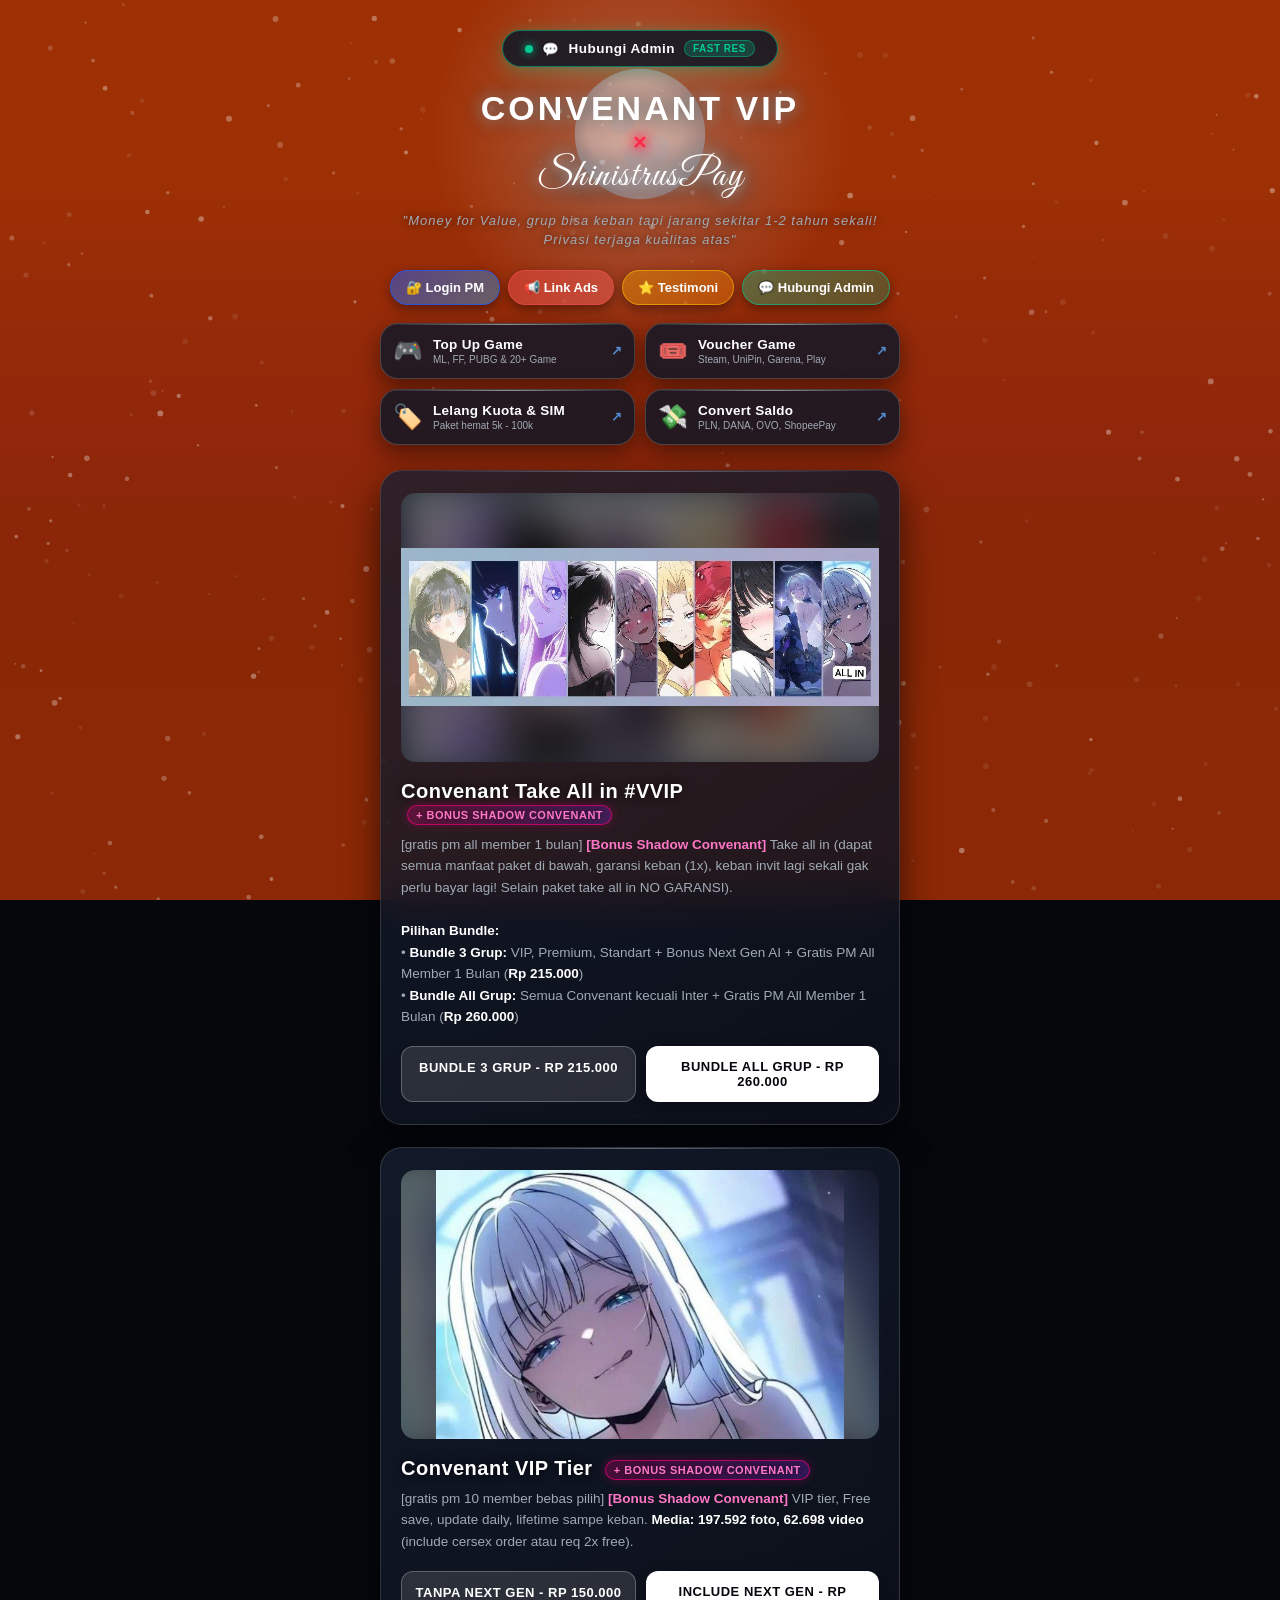
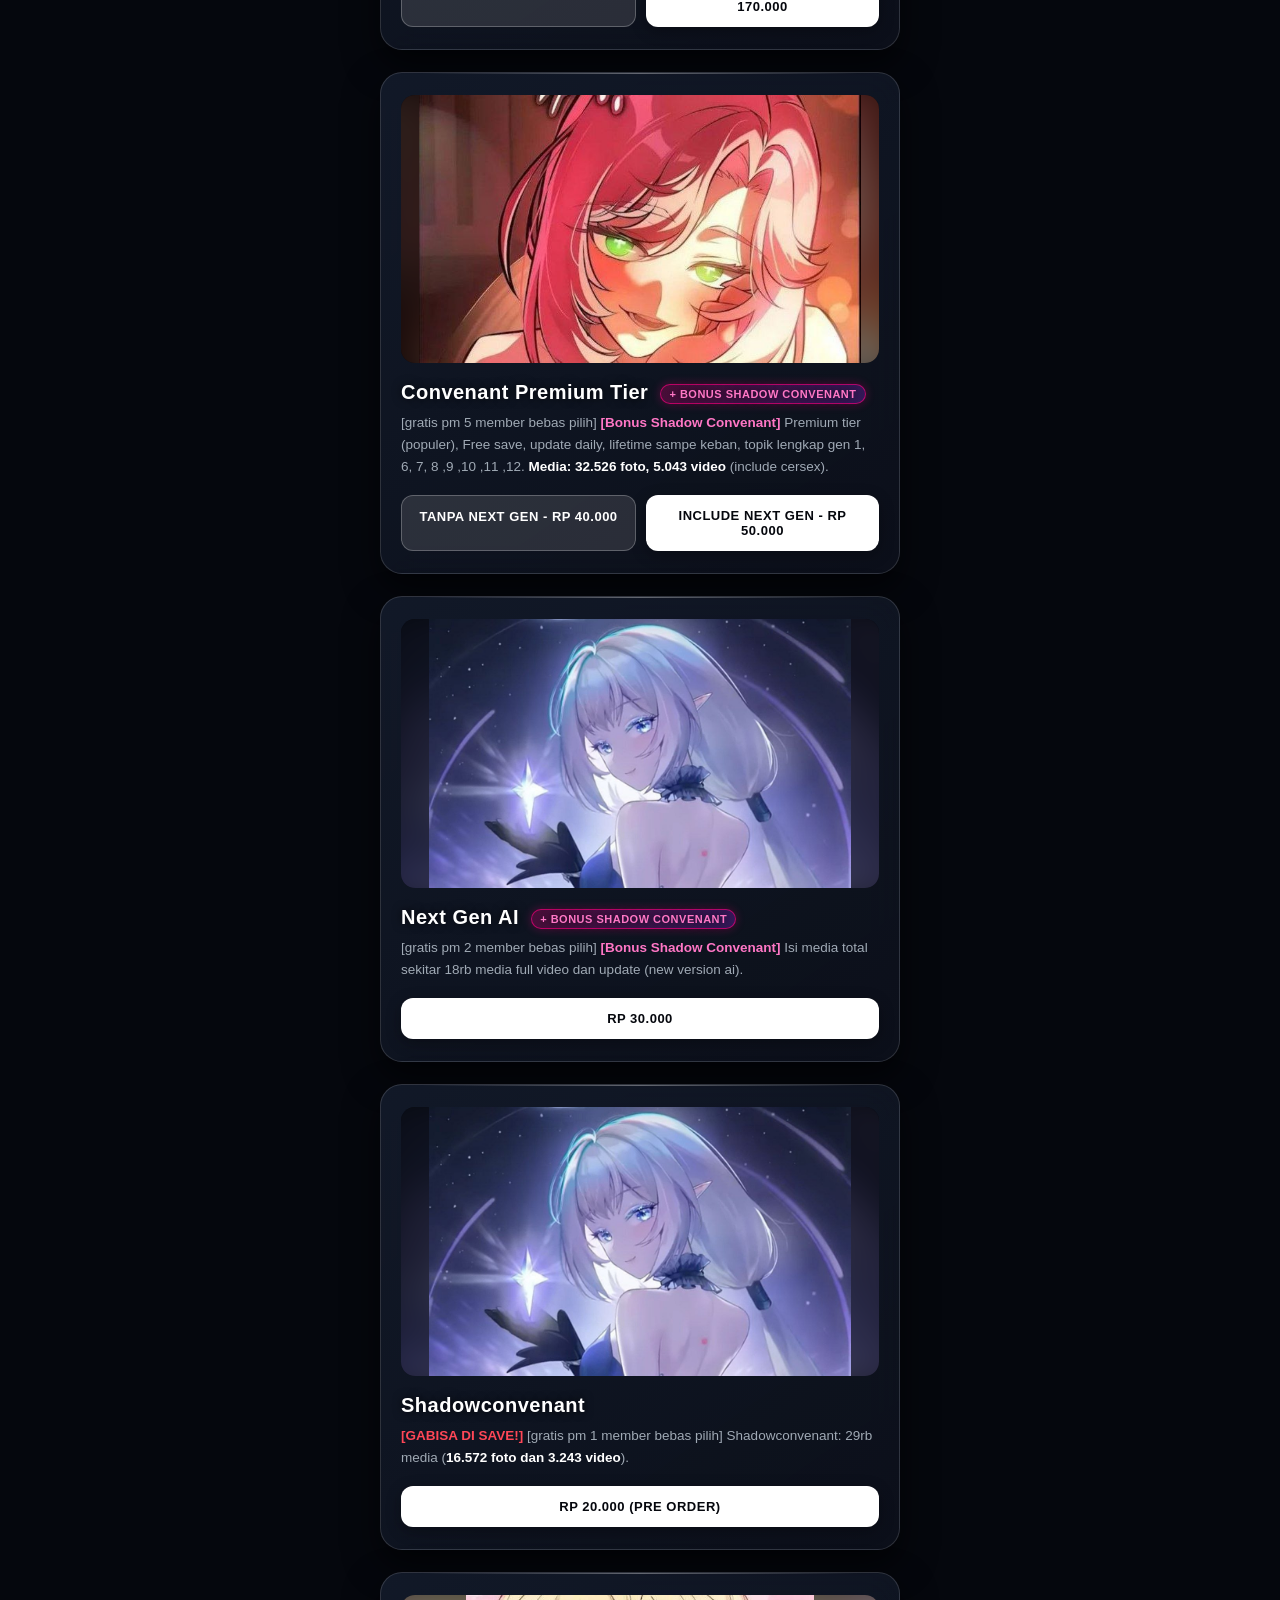
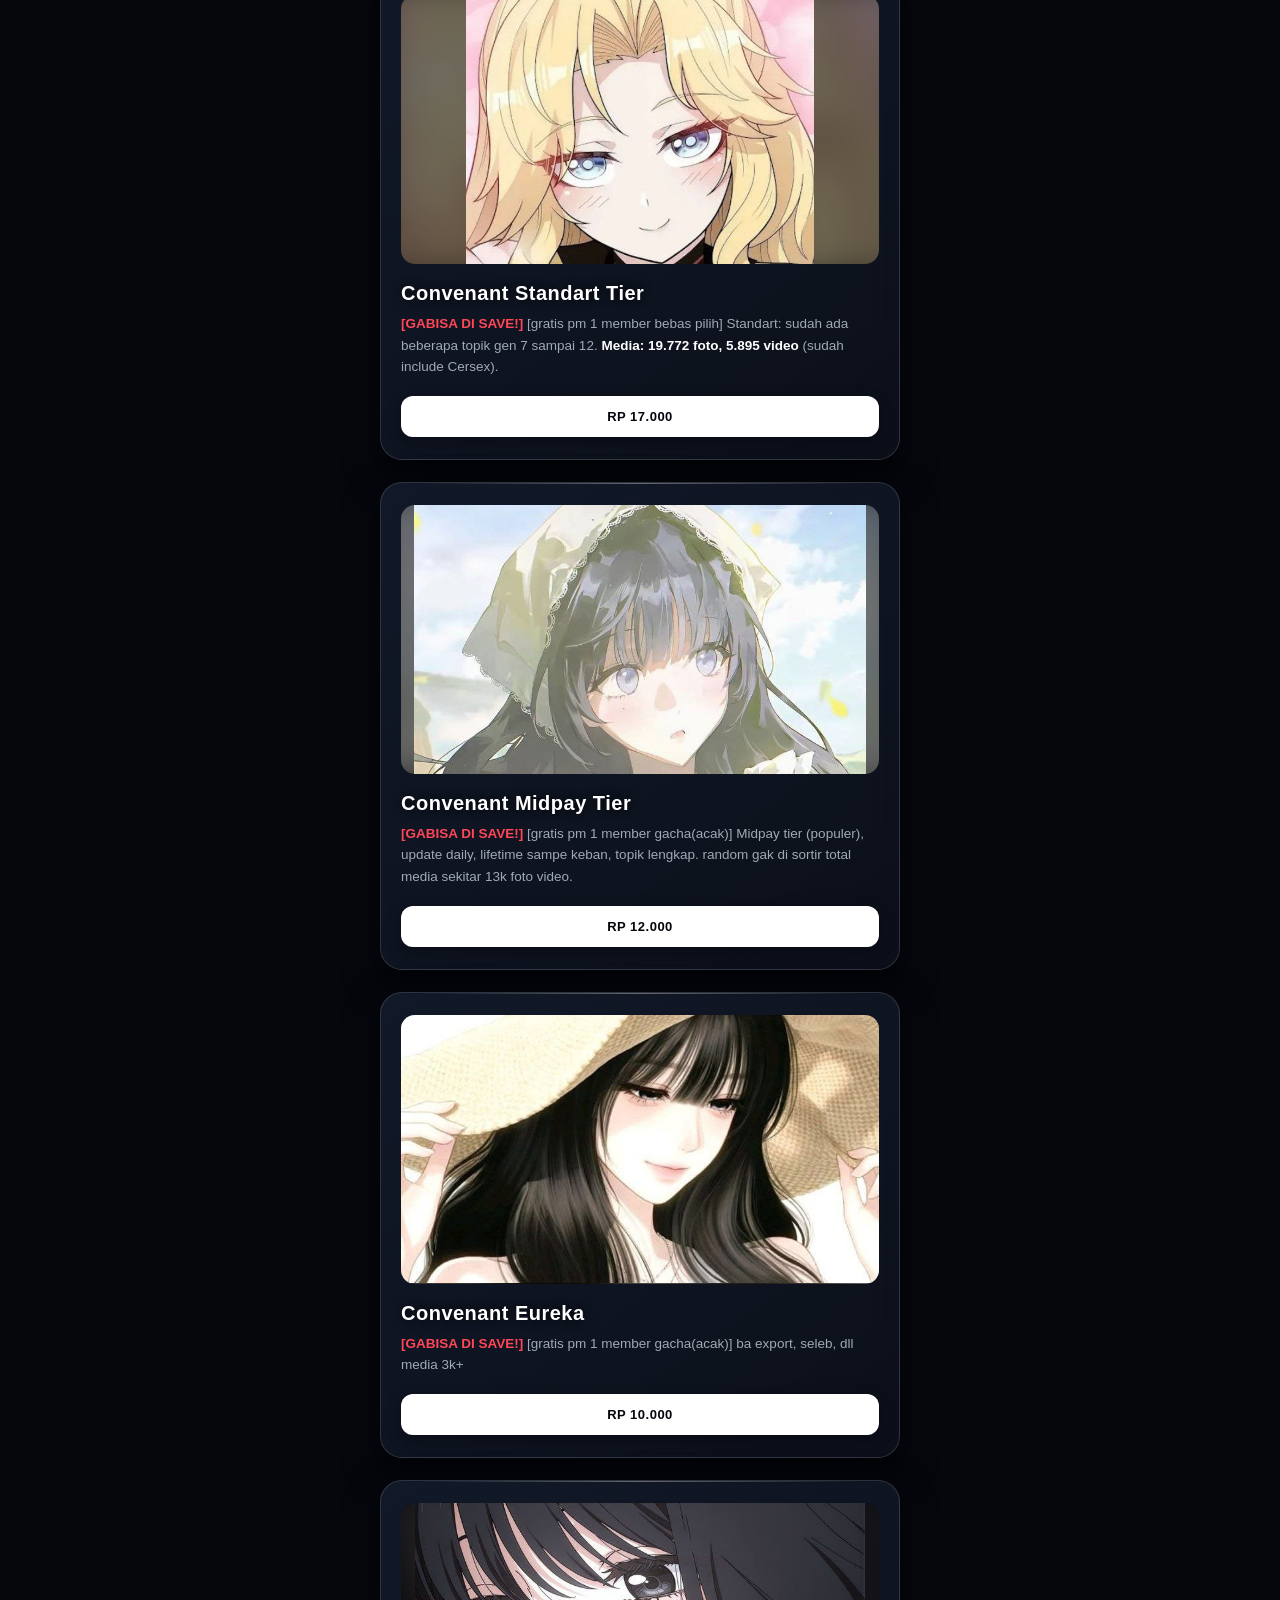
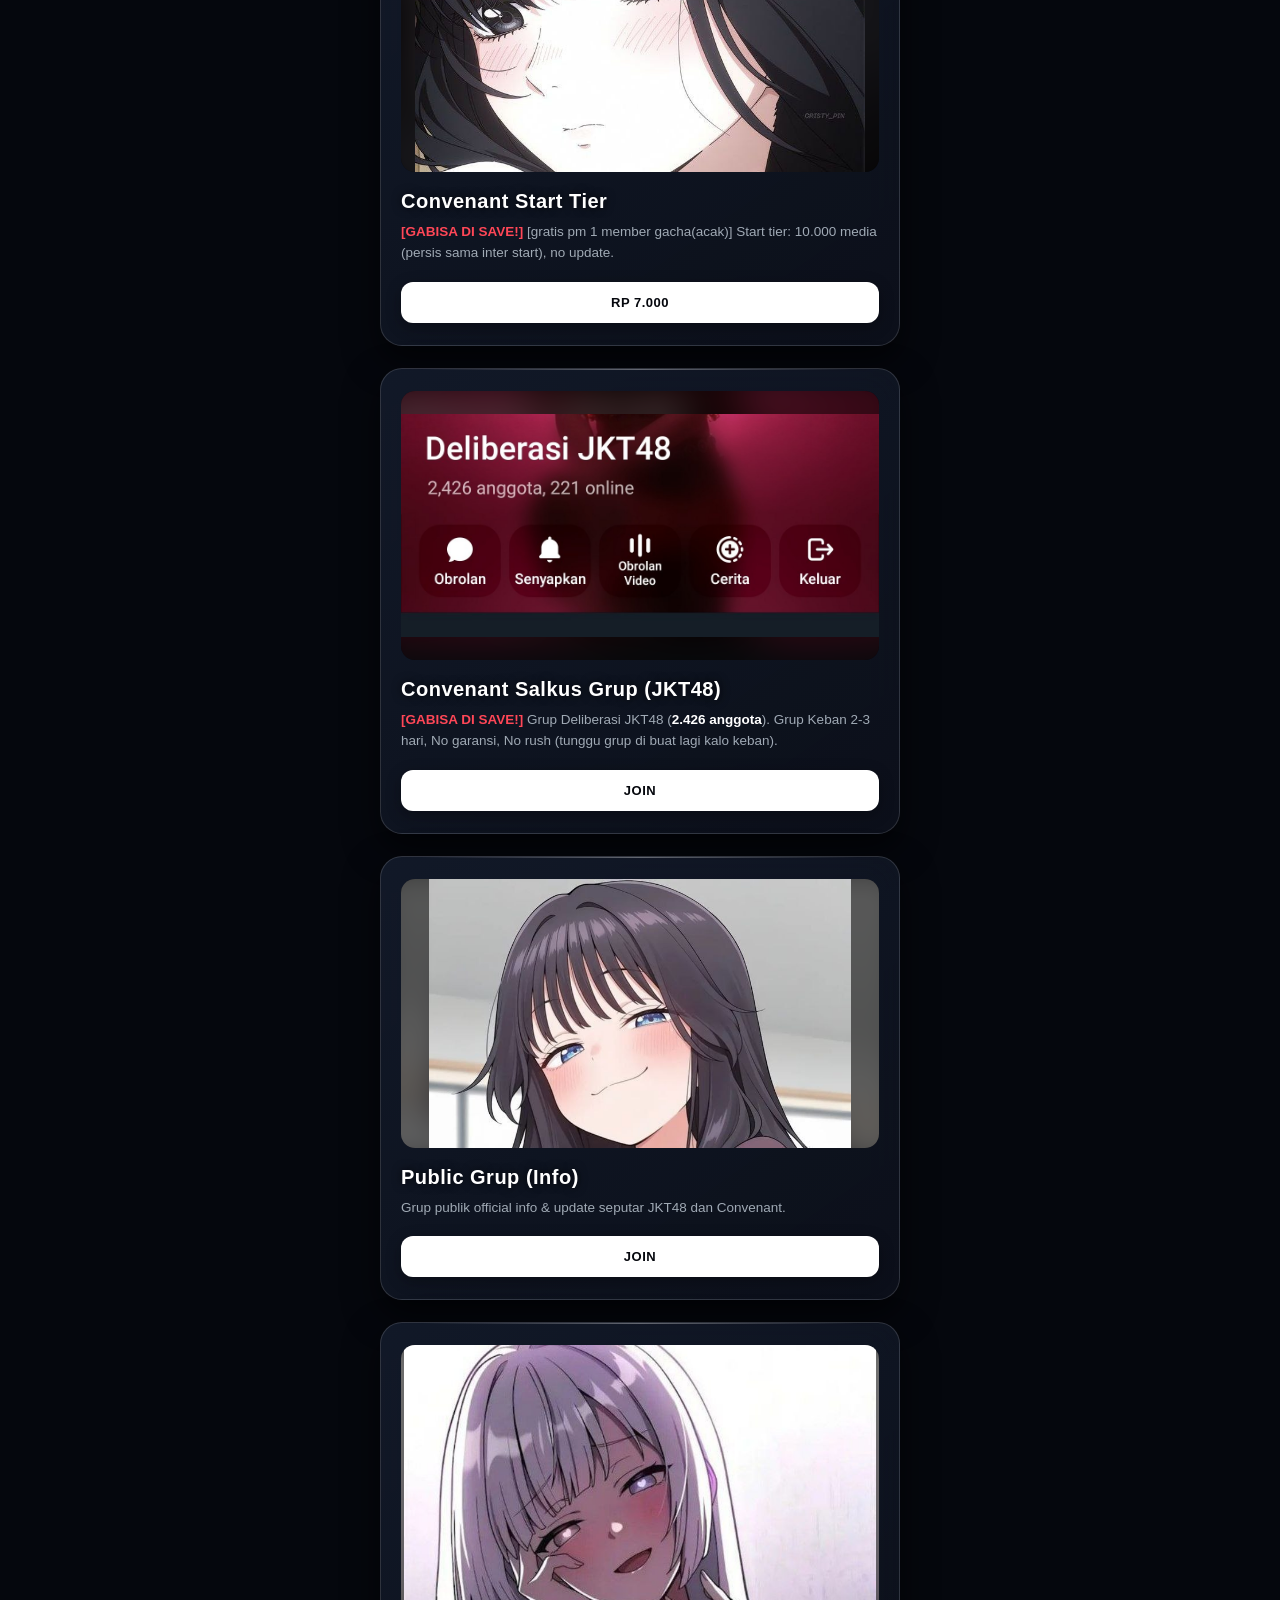
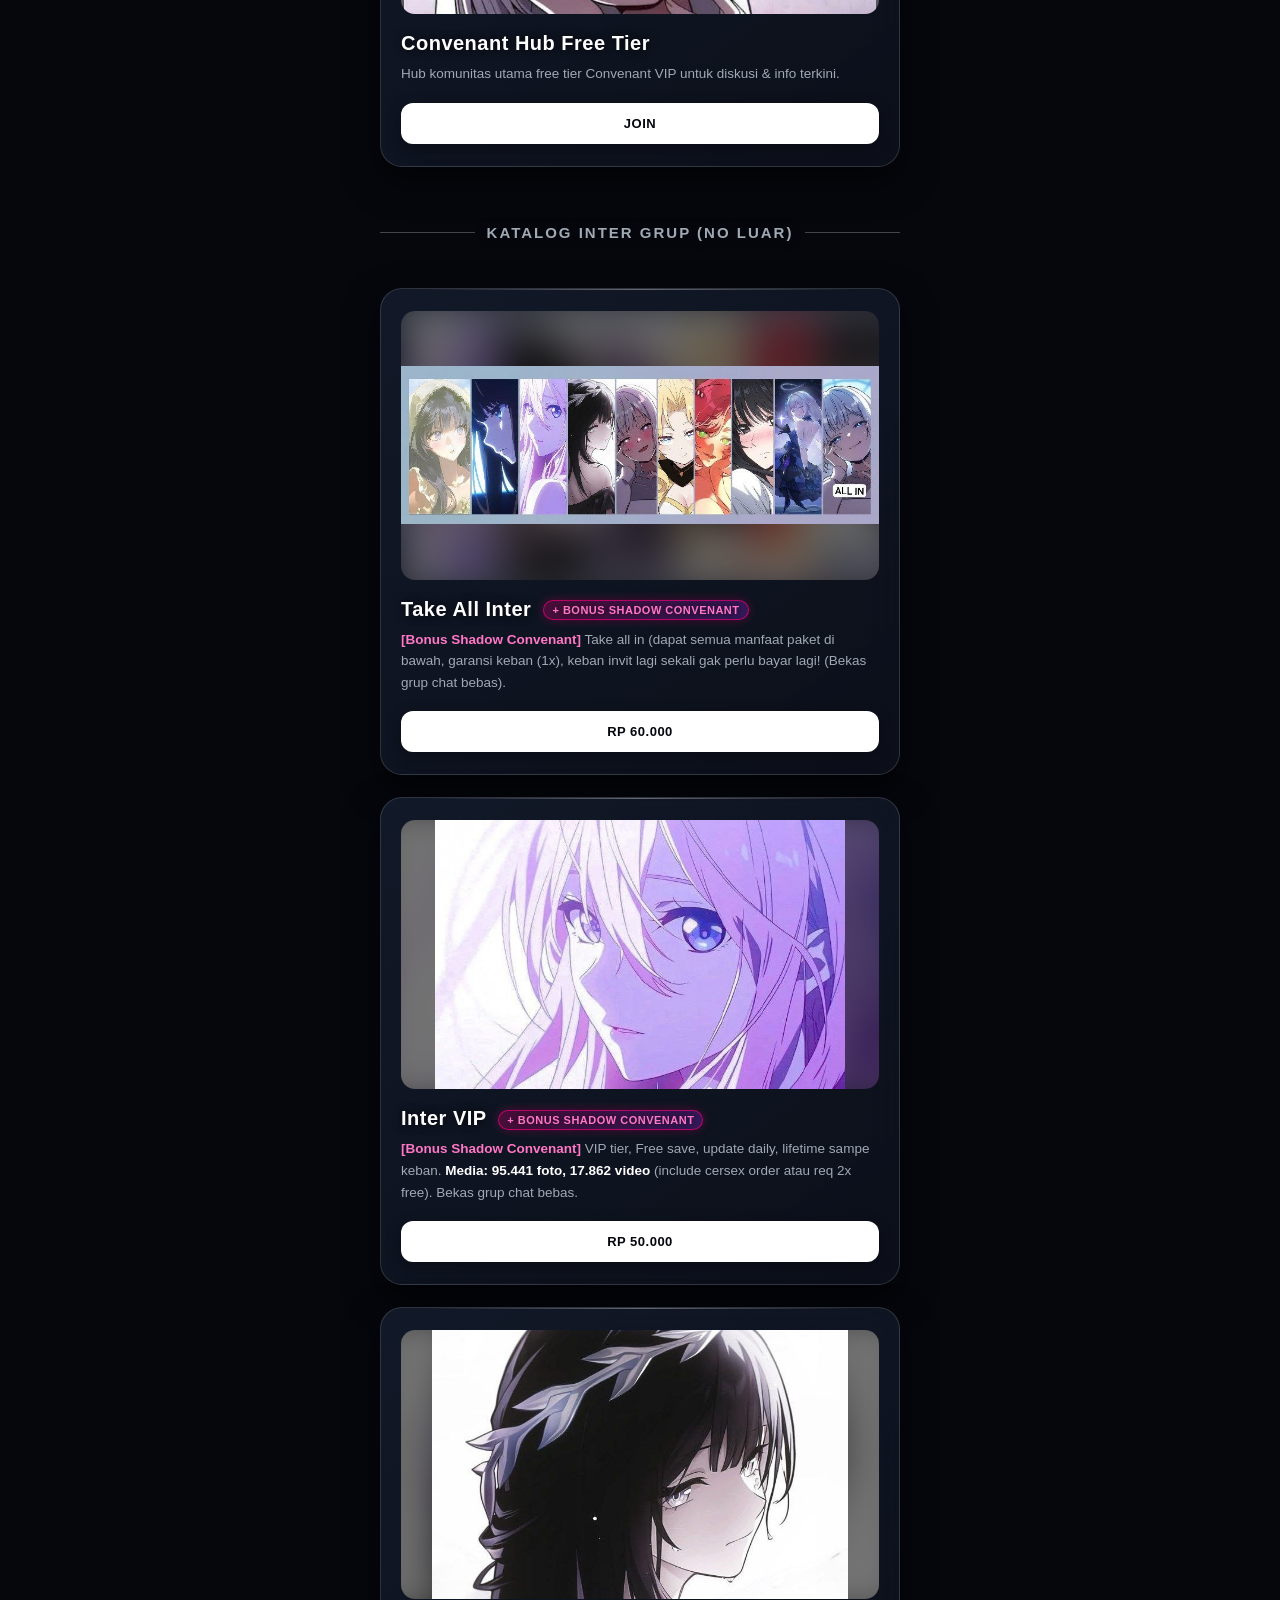
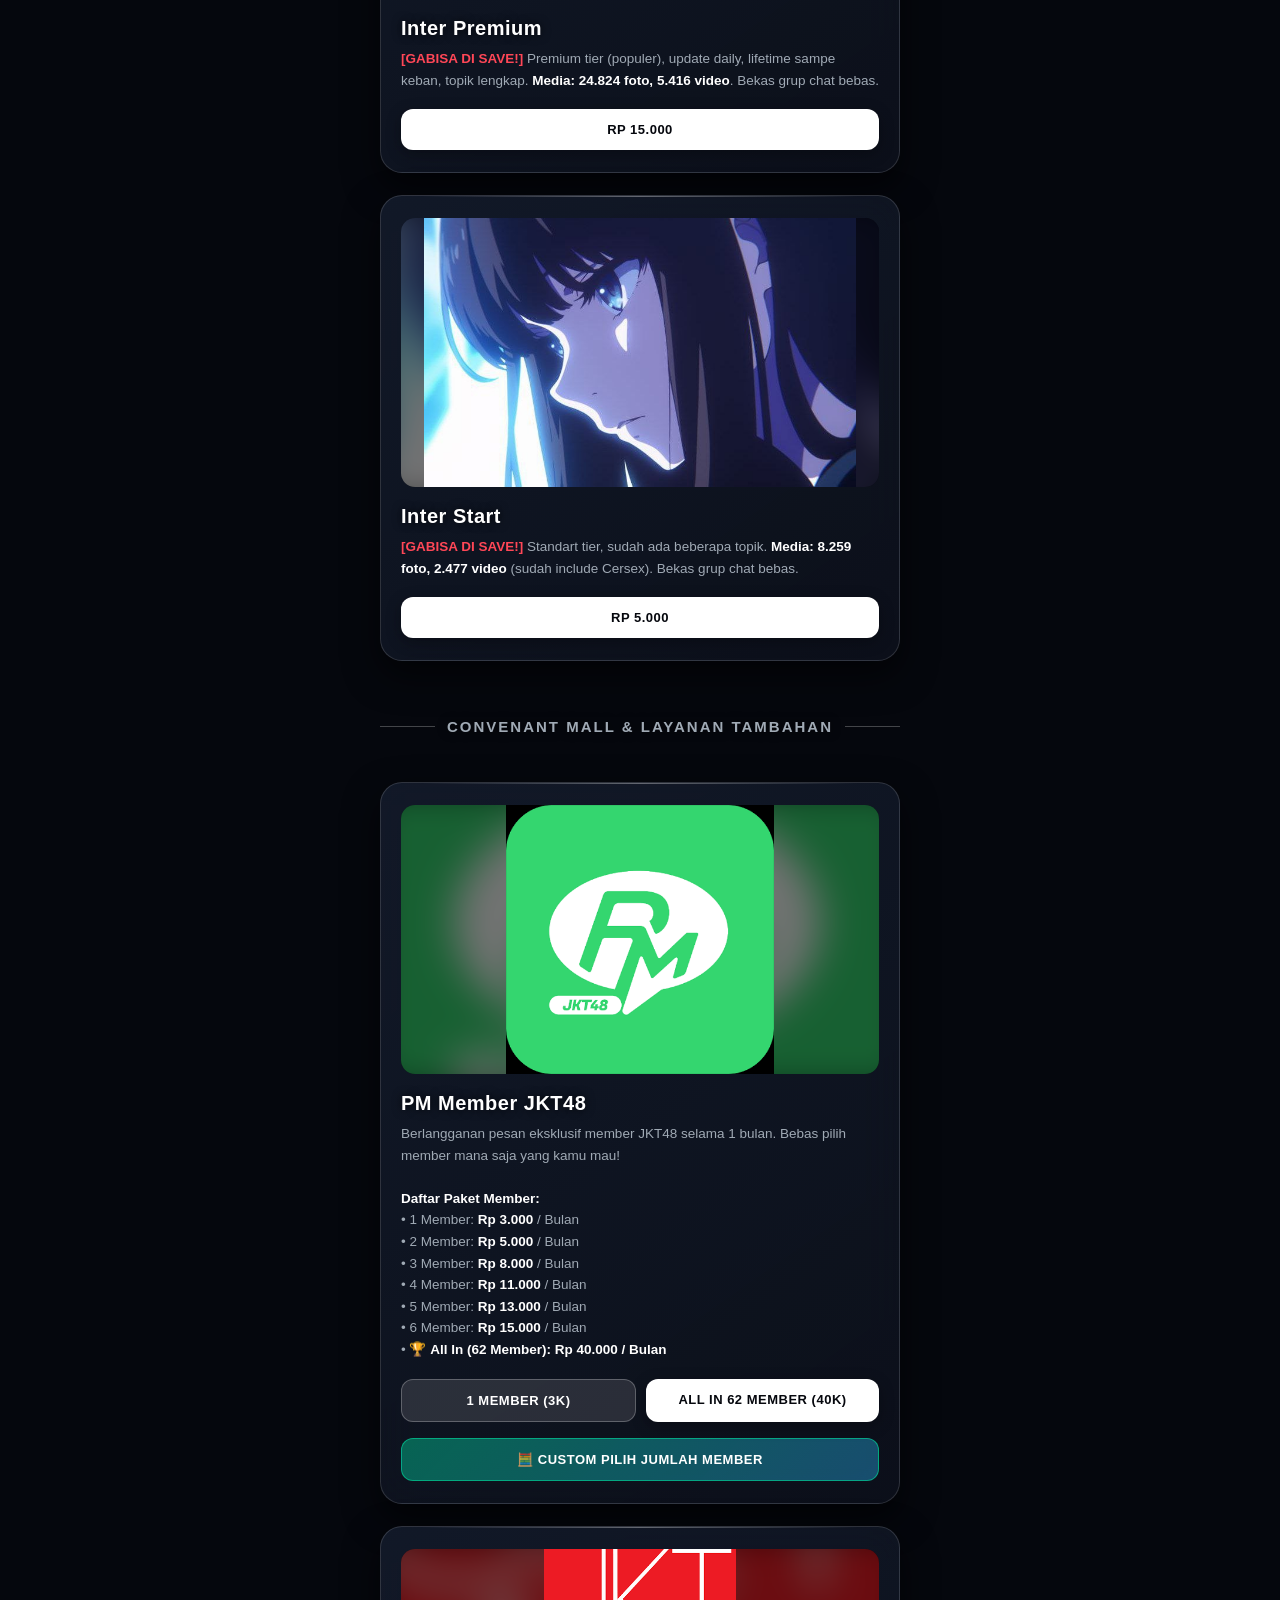
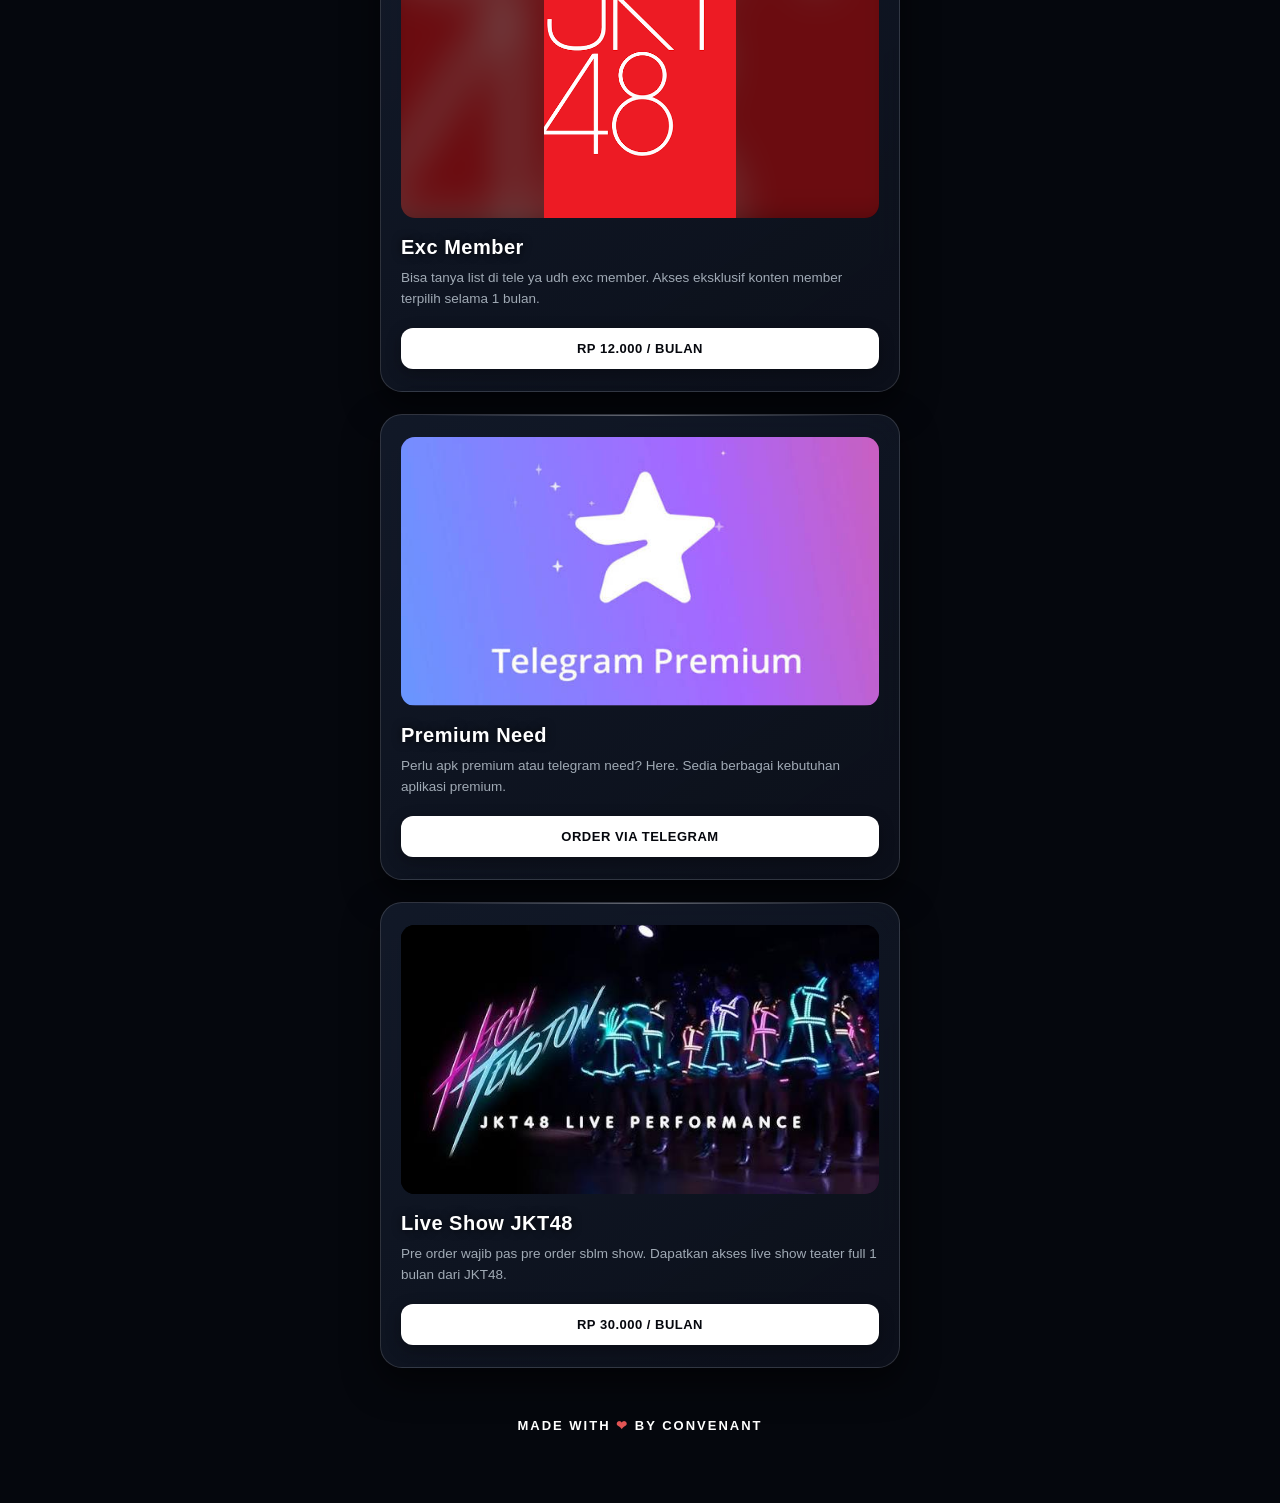
==== index.html @ 7a678895 "Add files via upload" ====
﻿<!DOCTYPE html>
<html lang="id">
<head>
    <!-- Google tag (gtag.js) -->
    <script async src="https://www.googletagmanager.com/gtag/js?id=G-TMMDZ0QC24"></script>
    <script>
      window.dataLayer = window.dataLayer || [];
      function gtag(){dataLayer.push(arguments);}
      gtag('js', new Date());

      gtag('config', 'G-TMMDZ0QC24');
    </script>
    <meta charset="UTF-8">
    <meta name="viewport" content="width=device-width, initial-scale=1.0, maximum-scale=1.0, user-scalable=no">
    <title>Convenant VIP - OrderVIP</title>
    <!-- Google Fonts Calligraphy for ShinistrusPay -->
    <link rel="preconnect" href="https://fonts.googleapis.com">
    <link rel="preconnect" href="https://fonts.gstatic.com" crossorigin>
    <link href="https://fonts.googleapis.com/css2?family=Great+Vibes&display=swap" rel="stylesheet">
    <style>
        /* --- CSS VARIABLES UNTUK DYNAMIC THEME --- */
        :root {
            --bg-color: #05070d;
            --text-main: #ffffff;
            --text-sub: #a0aab5;
            --card-bg: rgba(18, 24, 38, 0.72);
            --card-border: rgba(255, 255, 255, 0.16);
            --card-shadow: rgba(0, 0, 0, 0.6);
            --card-hover-bg: rgba(26, 34, 52, 0.88);
            --card-hover-border: rgba(42, 171, 238, 0.6);
            --btn-primary-bg: #ffffff;
            --btn-primary-text: #05070d;
            --btn-secondary-bg: rgba(255,255,255,0.08);
            --btn-secondary-border: rgba(255,255,255,0.3);
            --divider-color: rgba(255, 255, 255, 0.25);
            --glow-color: rgba(255, 255, 255, 0.8);
            --glow-accent: rgba(42, 171, 238, 0.8);
            --admin-card-border: rgba(0, 201, 147, 0.4);
        }

        /* --- STYLING DASAR (DARK BASE GUARANTEE) --- */
        html, body {
            margin: 0;
            padding: 0;
            font-family: 'Segoe UI', Tahoma, Geneva, Verdana, sans-serif;
            background-color: #05070d !important;
            background: #05070d !important;
            color: var(--text-main);
            overflow-x: hidden;
            -webkit-font-smoothing: antialiased;
            transition: color 0.3s ease;
            user-select: none;
        }

        #star-canvas {
            position: fixed;
            top: 0;
            left: 0;
            width: 100vw;
            height: 100vh;
            z-index: 1;
            pointer-events: none;
        }

        .container {
            max-width: 520px;
            margin: 0 auto;
            padding: 30px 16px 40px;
            text-align: center;
            position: relative;
            z-index: 5;
        }

        /* Judul Utama */
        .header-title {
            font-size: 34px;
            font-weight: 900;
            margin-bottom: 2px;
            letter-spacing: 3px;
            text-transform: uppercase;
            text-shadow: 0 0 20px rgba(0,0,0,0.9), 0 0 15px var(--glow-color);
            animation: glowPulse 2s infinite alternate;
        }

        /* --- KONTAK ADMIN PALING ATAS --- */
        .top-admin-container {
            display: flex;
            justify-content: center;
            margin-bottom: 22px;
        }

        .top-admin-link {
            display: inline-flex;
            align-items: center;
            gap: 9px;
            padding: 9px 22px;
            background: rgba(18, 24, 38, 0.88);
            border: 1.5px solid rgba(0, 201, 147, 0.55);
            border-radius: 30px;
            color: #ffffff;
            font-size: 13.5px;
            font-weight: 800;
            letter-spacing: 0.5px;
            text-decoration: none;
            backdrop-filter: blur(16px);
            -webkit-backdrop-filter: blur(16px);
            box-shadow: 0 6px 20px rgba(0, 201, 147, 0.25), 0 0 12px rgba(0, 201, 147, 0.15);
            transition: all 0.3s cubic-bezier(0.175, 0.885, 0.32, 1.275);
        }

        .top-admin-link:hover {
            transform: translateY(-2px) scale(1.04);
            border-color: #00c993;
            box-shadow: 0 8px 26px rgba(0, 201, 147, 0.5), 0 0 20px rgba(0, 201, 147, 0.35);
            background: rgba(22, 36, 56, 0.95);
        }

        .admin-live-dot {
            width: 8px;
            height: 8px;
            background: #00c993;
            border-radius: 50%;
            box-shadow: 0 0 10px #00c993;
            animation: adminLiveBlink 1.5s infinite;
        }

        @keyframes adminLiveBlink {
            0%, 100% { opacity: 1; transform: scale(1); }
            50% { opacity: 0.35; transform: scale(0.85); }
        }

        .admin-tag {
            font-size: 10px;
            font-weight: 900;
            text-transform: uppercase;
            background: rgba(0, 201, 147, 0.22);
            color: #00c993;
            padding: 2px 8px;
            border-radius: 10px;
            border: 1px solid rgba(0, 201, 147, 0.45);
        }

        /* Collab x ShinistrusPay Calligraphy Header */
        .collab-container {
            display: flex;
            flex-direction: column;
            align-items: center;
            justify-content: center;
            gap: 1px;
            margin-bottom: 12px;
        }

        .collab-x {
            font-size: 18px;
            font-weight: 900;
            color: #ff2a4b !important;
            letter-spacing: 2px;
            line-height: 1;
            margin: 4px 0 2px 0;
            text-shadow: 0 0 10px rgba(255, 42, 75, 0.9), 0 0 20px rgba(255, 42, 75, 0.6);
            display: inline-block;
            filter: drop-shadow(0 0 6px rgba(255, 42, 75, 0.8));
        }

        .shinistrus-pay-calligraphy {
            font-family: 'Great Vibes', 'Alex Brush', cursive;
            font-size: 38px;
            font-weight: 400;
            color: #ffffff !important;
            -webkit-text-fill-color: #ffffff !important;
            letter-spacing: 1.5px;
            line-height: 1.15;
            text-shadow: 0 0 14px rgba(255, 255, 255, 0.85), 0 0 25px rgba(255, 255, 255, 0.45), 0 0 35px var(--glow-accent);
            filter: drop-shadow(0 2px 10px rgba(0, 0, 0, 0.8));
            animation: smoothGlowPulse 2.5s infinite alternate ease-in-out;
        }

        @keyframes smoothGlowPulse {
            from {
                text-shadow: 0 0 10px rgba(255, 255, 255, 0.6), 0 0 20px rgba(255, 255, 255, 0.3);
            }
            to {
                text-shadow: 0 0 20px rgba(255, 255, 255, 0.95), 0 0 35px rgba(255, 255, 255, 0.6), 0 0 45px var(--glow-accent);
            }
        }

        .header-motto {
            font-size: 13px;
            color: var(--text-sub);
            letter-spacing: 1px;
            margin-bottom: 20px;
            font-style: italic;
            line-height: 1.5;
            text-shadow: 0 0 10px rgba(0,0,0,0.8);
        }

        @keyframes glowPulse {
            from { text-shadow: 0 0 10px rgba(128, 128, 128, 0.3); }
            to { text-shadow: 0 0 25px var(--glow-color), 0 0 10px var(--glow-accent); }
        }

        /* --- HEADER QUICK ACTION PILL BUTTONS --- */
        .header-nav-pills {
            display: flex;
            justify-content: center;
            gap: 8px;
            margin-bottom: 18px;
            flex-wrap: wrap;
        }

        .nav-pill {
            padding: 9px 15px;
            border-radius: 25px;
            border: 1px solid var(--card-border);
            background: rgba(18, 24, 38, 0.82);
            backdrop-filter: blur(12px);
            -webkit-backdrop-filter: blur(12px);
            color: #ffffff;
            font-weight: 700;
            font-size: 13px;
            text-decoration: none;
            cursor: pointer;
            transition: all 0.3s ease;
            display: inline-flex;
            align-items: center;
            gap: 6px;
            box-shadow: 0 4px 12px rgba(0,0,0,0.4);
        }

        .nav-pill:hover {
            transform: translateY(-2px);
            border-color: rgba(42, 171, 238, 0.8);
            box-shadow: 0 6px 18px rgba(42, 171, 238, 0.4);
            background: rgba(30, 38, 55, 0.95);
        }

        .pill-login {
            background: linear-gradient(135deg, rgba(26, 92, 255, 0.5), rgba(42, 171, 238, 0.4));
            border-color: rgba(26, 92, 255, 0.7);
        }
        .pill-ads {
            background: linear-gradient(135deg, rgba(235, 77, 75, 0.5), rgba(255, 107, 107, 0.4));
            border-color: rgba(235, 77, 75, 0.7);
        }
        .pill-testi {
            background: linear-gradient(135deg, rgba(255, 184, 0, 0.35), rgba(255, 140, 0, 0.3));
            border-color: rgba(255, 184, 0, 0.6);
        }
        .pill-admin {
            background: linear-gradient(135deg, rgba(0, 201, 147, 0.35), rgba(0, 160, 110, 0.3));
            border-color: rgba(0, 201, 147, 0.6);
        }

        /* --- 4 JALUR TOMBOL MENU UTAMA (PINDAH TAB KE SUB FOLDER) --- */
        .sub-portal-grid {
            display: grid;
            grid-template-columns: repeat(2, 1fr);
            gap: 10px;
            margin-bottom: 25px;
        }

        .portal-btn {
            background: rgba(18, 24, 38, 0.85);
            border: 1px solid rgba(255, 255, 255, 0.18);
            border-radius: 18px;
            padding: 13px 12px;
            display: flex;
            align-items: center;
            gap: 10px;
            text-decoration: none;
            color: #ffffff;
            backdrop-filter: blur(16px);
            -webkit-backdrop-filter: blur(16px);
            box-shadow: 0 8px 24px rgba(0, 0, 0, 0.45);
            transition: all 0.3s cubic-bezier(0.175, 0.885, 0.32, 1.275);
            position: relative;
            overflow: hidden;
            text-align: left;
        }

        .portal-btn::before {
            content: '';
            position: absolute;
            top: 0; left: 0; right: 0;
            height: 1.5px;
            background: linear-gradient(90deg, transparent, rgba(255, 255, 255, 0.5), transparent);
        }

        .portal-btn:hover {
            transform: translateY(-3px) scale(1.02);
            box-shadow: 0 12px 30px rgba(42, 171, 238, 0.35);
        }

        .btn-portal-game:hover {
            border-color: rgba(42, 171, 238, 0.85);
            background: rgba(22, 38, 68, 0.95);
        }

        .btn-portal-voucher:hover {
            border-color: rgba(255, 184, 0, 0.85);
            background: rgba(50, 38, 18, 0.95);
        }

        .btn-portal-lelang:hover {
            border-color: rgba(0, 201, 147, 0.85);
            background: rgba(14, 48, 38, 0.95);
        }

        .btn-portal-convert:hover {
            border-color: rgba(168, 85, 247, 0.85);
            background: rgba(42, 22, 60, 0.95);
        }

        .portal-icon {
            font-size: 24px;
            flex-shrink: 0;
        }

        .portal-info {
            display: flex;
            flex-direction: column;
            gap: 2px;
            flex: 1;
            min-width: 0;
        }

        .portal-title {
            font-size: 13.5px;
            font-weight: 800;
            color: #ffffff;
            letter-spacing: 0.3px;
            white-space: nowrap;
            overflow: hidden;
            text-overflow: ellipsis;
        }

        .portal-desc {
            font-size: 10px;
            color: var(--text-sub);
            white-space: nowrap;
            overflow: hidden;
            text-overflow: ellipsis;
        }

        .portal-arrow {
            font-size: 13px;
            font-weight: 800;
            color: #60a5fa;
            opacity: 0.8;
            transition: transform 0.25s ease;
        }

        .portal-btn:hover .portal-arrow {
            transform: translate(2px, -2px);
            opacity: 1;
        }

        /* --- PEMISAH KATEGORI (DIVIDER) --- */
        .section-divider {
            margin: 35px 0 25px;
            display: flex;
            align-items: center;
            text-align: center;
            color: var(--text-sub);
            font-size: 15px;
            font-weight: bold;
            text-transform: uppercase;
            letter-spacing: 2px;
            transition: color 0.3s ease;
            text-shadow: 0 0 10px rgba(0,0,0,0.8);
        }
        .section-divider::before, .section-divider::after {
            content: '';
            flex: 1;
            border-bottom: 1px solid var(--divider-color);
        }
        .section-divider::before { margin-right: 12px; }
        .section-divider::after { margin-left: 12px; }

        /* --- DESAIN KARTU MENU (PREMIUM GLASSMORPHISM) --- */
        .card-list {
            display: flex;
            flex-direction: column;
            gap: 22px;
        }

        .card {
            background: linear-gradient(145deg, rgba(22, 30, 48, 0.78) 0%, rgba(13, 17, 28, 0.88) 100%); 
            border: 1px solid rgba(255, 255, 255, 0.14);
            border-radius: 22px;
            padding: 22px 20px;
            backdrop-filter: blur(20px);
            -webkit-backdrop-filter: blur(20px);
            text-align: left;
            transition: all 0.35s cubic-bezier(0.175, 0.885, 0.32, 1.275);
            box-shadow: 0 14px 35px var(--card-shadow);
            position: relative;
            overflow: hidden;
            animation: cardGloryGlow 5s ease-in-out infinite;
        }

        .card::before {
            content: '';
            position: absolute;
            top: 0;
            left: 8%;
            right: 8%;
            height: 1px;
            background: linear-gradient(90deg, transparent, rgba(255, 255, 255, 0.35), transparent);
            pointer-events: none;
            z-index: 1;
        }

        /* 5-SECOND HOLOGRAPHIC GLORY SWEEP EFFECT */
        .card::after {
            content: '';
            position: absolute;
            top: -65%;
            left: -65%;
            width: 230%;
            height: 230%;
            background: linear-gradient(
                125deg,
                transparent 22%,
                rgba(255, 0, 128, 0.09) 35%,
                rgba(255, 215, 0, 0.24) 44%,
                rgba(0, 255, 220, 0.28) 50%,
                rgba(66, 133, 244, 0.25) 56%,
                rgba(168, 85, 247, 0.15) 65%,
                transparent 78%
            );
            pointer-events: none;
            z-index: 2;
            opacity: 0;
            transform: translate(-100%, -100%) rotate(25deg);
            animation: cardHologramGlory 5s cubic-bezier(0.4, 0, 0.2, 1) infinite;
        }

        @keyframes cardHologramGlory {
            0% {
                opacity: 0;
                transform: translate(-100%, -100%) rotate(25deg);
            }
            8% {
                opacity: 0.3;
            }
            22% {
                opacity: 0.85;
                transform: translate(30%, 30%) rotate(25deg);
            }
            36% {
                opacity: 0;
                transform: translate(110%, 110%) rotate(25deg);
            }
            100% {
                opacity: 0;
                transform: translate(110%, 110%) rotate(25deg);
            }
        }

        @keyframes cardGloryGlow {
            0%, 100% {
                box-shadow: 0 14px 35px var(--card-shadow), 0 0 0 1px rgba(255, 255, 255, 0.12);
            }
            25% {
                box-shadow: 0 16px 42px rgba(0, 0, 0, 0.75), 0 0 20px rgba(42, 171, 238, 0.28), 0 0 0 1px rgba(255, 215, 0, 0.45);
            }
        }

        /* Staggered Hologram Glory across catalog cards */
        .card-list .card:nth-child(1)::after { animation-delay: 0s; }
        .card-list .card:nth-child(2)::after { animation-delay: 0.4s; }
        .card-list .card:nth-child(3)::after { animation-delay: 0.8s; }
        .card-list .card:nth-child(4)::after { animation-delay: 1.2s; }
        .card-list .card:nth-child(5)::after { animation-delay: 1.6s; }
        .card-list .card:nth-child(6)::after { animation-delay: 2.0s; }
        .card-list .card:nth-child(7)::after { animation-delay: 2.4s; }
        .card-list .card:nth-child(8)::after { animation-delay: 2.8s; }
        .card-list .card:nth-child(9)::after { animation-delay: 3.2s; }

        .card:hover {
            transform: translateY(-6px) scale(1.01);
            border-color: rgba(255, 215, 0, 0.85);
            box-shadow: 0 20px 50px rgba(42, 171, 238, 0.35), 0 0 28px rgba(255, 215, 0, 0.3);
            background: var(--card-hover-bg);
        }

        /* --- BADGE DISKON BOT & TIMER --- */
        .discount-badge {
            position: absolute;
            top: 14px;
            right: 14px;
            background: linear-gradient(135deg, #ff0055, #ff4757);
            color: #ffffff;
            font-size: 11px;
            font-weight: 900;
            padding: 4px 10px;
            border-radius: 10px;
            box-shadow: 0 4px 14px rgba(255, 0, 85, 0.5);
            z-index: 10;
            animation: pulseBadge 1.8s infinite alternate;
        }

        @keyframes pulseBadge {
            from { transform: scale(1); }
            to { transform: scale(1.08); }
        }

        .discount-timer-pill {
            display: inline-flex;
            align-items: center;
            gap: 5px;
            font-size: 11px;
            font-weight: 800;
            color: #ffb800;
            background: rgba(255, 184, 0, 0.15);
            border: 1px solid rgba(255, 184, 0, 0.4);
            padding: 4px 10px;
            border-radius: 10px;
            margin-bottom: 12px;
        }

        .strike-price {
            color: #8a96a3;
            font-size: 11.5px;
            text-decoration: line-through red 2px;
            margin-right: 5px;
        }

        .discount-price-highlight {
            color: #00ffb3;
            font-weight: 900;
        }

        .bonus-tag {
            display: inline-block;
            background: linear-gradient(135deg, rgba(255, 0, 128, 0.25), rgba(121, 40, 202, 0.35));
            border: 1px solid rgba(255, 0, 128, 0.65);
            color: #ff77c6;
            font-size: 11px;
            font-weight: 800;
            padding: 3px 8px;
            border-radius: 20px;
            margin-left: 6px;
            vertical-align: middle;
            text-transform: uppercase;
            letter-spacing: 0.5px;
            box-shadow: 0 0 10px rgba(255, 0, 128, 0.3);
        }

        /* --- STYLING GAMBAR & SLIDER --- */
        .img-preview {
            width: 100%;
            aspect-ratio: 16/9;
            border-radius: 14px;
            margin-bottom: 18px;
            overflow: hidden;
            background-color: #000;
            position: relative; 
            display: flex;
            align-items: center;
            justify-content: center;
            user-select: none;
        }

        .slider-track {
            position: absolute;
            top: 0;
            left: 0;
            width: 100%;
            height: 100%;
            display: flex;
            transition: transform 0.5s cubic-bezier(0.25, 1, 0.5, 1);
            z-index: 1;
        }

        .slide-item {
            position: relative;
            width: 100%;
            height: 100%;
            flex: 0 0 100%;
            display: flex;
            align-items: center;
            justify-content: center;
            overflow: hidden;
            background-color: #000;
        }

        .img-bg {
            position: absolute;
            top: 0;
            left: 0;
            width: 100%;
            height: 100%;
            object-fit: cover;
            filter: blur(18px); 
            opacity: 0.45; 
            z-index: 1;
            transform: scale(1.15); 
            pointer-events: none;
        }

        .img-front {
            position: relative;
            width: 100%;
            height: 100%;
            object-fit: contain; 
            z-index: 2;
            transition: transform 0.4s ease;
            pointer-events: none;
        }

        .card:hover .img-front {
            transform: scale(1.08); 
        }

        /* Controls Slider */
        .slider-arrow {
            position: absolute;
            top: 50%;
            transform: translateY(-50%);
            z-index: 10;
            background: rgba(18, 24, 38, 0.65);
            backdrop-filter: blur(8px);
            -webkit-backdrop-filter: blur(8px);
            color: #ffffff;
            border: 1px solid rgba(255, 255, 255, 0.25);
            width: 32px;
            height: 32px;
            border-radius: 50%;
            display: flex;
            align-items: center;
            justify-content: center;
            cursor: pointer;
            font-size: 16px;
            font-weight: bold;
            opacity: 0;
            transition: all 0.3s ease;
        }

        .img-preview:hover .slider-arrow {
            opacity: 1;
        }

        .slider-arrow.prev { left: 8px; }
        .slider-arrow.next { right: 8px; }

        .slider-arrow:hover {
            background: rgba(42, 171, 238, 0.85);
            border-color: rgba(255, 255, 255, 0.7);
            transform: translateY(-50%) scale(1.1);
        }

        .slider-dots {
            position: absolute;
            bottom: 8px;
            left: 50%;
            transform: translateX(-50%);
            z-index: 10;
            display: flex;
            gap: 6px;
            padding: 4px 10px;
            border-radius: 12px;
            background: rgba(0, 0, 0, 0.45);
            backdrop-filter: blur(6px);
            -webkit-backdrop-filter: blur(6px);
        }

        .dot {
            width: 7px;
            height: 7px;
            border-radius: 50%;
            background: rgba(255, 255, 255, 0.4);
            cursor: pointer;
            transition: all 0.3s ease;
        }

        .dot.active {
            width: 18px;
            border-radius: 6px;
            background: #2AABEE;
            box-shadow: 0 0 8px rgba(42, 171, 238, 0.8);
        }

        .tier-title {
            font-size: 20px;
            font-weight: 800;
            margin-bottom: 8px;
            color: var(--text-main);
            letter-spacing: 0.5px;
            text-shadow: 0 0 10px rgba(0,0,0,0.8);
        }

        .tier-desc {
            font-size: 13.5px;
            color: var(--text-sub);
            margin-bottom: 18px;
            line-height: 1.6;
        }

        .tier-desc strong {
            color: var(--text-main);
        }

        /* --- TOMBOL --- */
        .btn-group {
            display: flex;
            gap: 10px;
            flex-wrap: wrap;
        }

        .btn {
            flex: 1;
            min-width: 130px;
            padding: 13px;
            border-radius: 12px;
            border: none;
            font-weight: 800;
            cursor: pointer;
            text-align: center;
            text-decoration: none;
            font-size: 13px;
            transition: all 0.3s ease;
            text-transform: uppercase;
            letter-spacing: 0.5px;
            display: block; 
            box-sizing: border-box;
        }

        .btn:active { transform: scale(0.96); }

        .btn-primary { 
            background: var(--btn-primary-bg); 
            color: var(--btn-primary-text); 
            box-shadow: 0 4px 15px rgba(0,0,0,0.3);
        }
        .btn-primary:hover { 
            transform: translateY(-2px);
            box-shadow: 0 6px 20px rgba(0,0,0,0.4);
        }

        .btn-secondary-option {
            background: rgba(255, 255, 255, 0.12);
            color: #ffffff;
            border: 1px solid rgba(255, 255, 255, 0.25);
        }
        .btn-secondary-option:hover {
            background: rgba(255, 255, 255, 0.25);
            border-color: rgba(255, 255, 255, 0.5);
        }

        /* --- FOOTER --- */
        .footer {
            margin-top: 50px;
            padding-bottom: 30px;
            font-size: 13px;
            font-weight: 600;
            letter-spacing: 2px;
            text-transform: uppercase;
            text-align: center;
            animation: glowingWave 3.5s infinite ease-in-out;
        }

        @keyframes glowingWave {
            0%, 100% {
                opacity: 0.4;
                text-shadow: 0 0 5px rgba(255, 255, 255, 0);
            }
            50% {
                opacity: 1;
                text-shadow: 0 0 15px var(--glow-color), 0 0 25px var(--glow-accent);
            }
        }
        
        .heart { color: #e25555; }
    </style>
</head>
<body>

    <canvas id="star-canvas"></canvas>

    <div class="container">
        
        <!-- KONTAK ADMIN PALING ATAS -->
        <div class="top-admin-container">
            <a href="https://t.me/chokoretoangelina" target="_blank" class="top-admin-link">
                <span class="admin-live-dot"></span>
                <span class="admin-icon">💬</span>
                <span class="admin-label">Hubungi Admin</span>
                <span class="admin-tag">Fast Res</span>
            </a>
        </div>

        <!-- JUDUL & MOTO -->
        <div class="header-title">Convenant VIP</div>
        <div class="collab-container">
            <span class="collab-x">✕</span>
            <div class="shinistrus-pay-calligraphy">ShinistrusPay</div>
        </div>
        <div class="header-motto">"Money for Value, grup bisa keban tapi jarang sekitar 1-2 tahun sekali! Privasi terjaga kualitas atas"</div>

        <!-- RECTANGULAR HEADER ACTION PILL BUTTONS -->
        <div class="header-nav-pills">
            <a href="./login/" class="nav-pill pill-login">🔐 Login PM</a>
            <a href="./linkads/" class="nav-pill pill-ads">📢 Link Ads</a>
            <a href="https://t.me/convenantstore" target="_blank" class="nav-pill pill-testi">⭐ Testimoni</a>
            <a href="https://t.me/chokoretoangelina" target="_blank" class="nav-pill pill-admin">💬 Hubungi Admin</a>
        </div>

        <!-- 4 JALUR TOMBOL MENU UTAMA (PINDAH TAB KE MASING-MASING FOLDER) -->
        <div class="sub-portal-grid">
            <a href="./top-up-game/" target="_blank" class="portal-btn btn-portal-game">
                <span class="portal-icon">🎮</span>
                <div class="portal-info">
                    <span class="portal-title">Top Up Game</span>
                    <span class="portal-desc">ML, FF, PUBG & 20+ Game</span>
                </div>
                <span class="portal-arrow">↗</span>
            </a>
            <a href="./voucher-game/" target="_blank" class="portal-btn btn-portal-voucher">
                <span class="portal-icon">🎟️</span>
                <div class="portal-info">
                    <span class="portal-title">Voucher Game</span>
                    <span class="portal-desc">Steam, UniPin, Garena, Play</span>
                </div>
                <span class="portal-arrow">↗</span>
            </a>
            <a href="./lelang-kuota/" target="_blank" class="portal-btn btn-portal-lelang">
                <span class="portal-icon">🏷️</span>
                <div class="portal-info">
                    <span class="portal-title">Lelang Kuota & SIM</span>
                    <span class="portal-desc">Paket hemat 5k - 100k</span>
                </div>
                <span class="portal-arrow">↗</span>
            </a>
            <a href="./convert-saldo/" target="_blank" class="portal-btn btn-portal-convert">
                <span class="portal-icon">💸</span>
                <div class="portal-info">
                    <span class="portal-title">Convert Saldo</span>
                    <span class="portal-desc">PLN, DANA, OVO, ShopeePay</span>
                </div>
                <span class="portal-arrow">↗</span>
            </a>
        </div>

        <!-- ================= MAIN SINGLE-COLUMN CATALOG LIST ================= -->
        <div class="card-list" id="main-catalog-list">

            <!-- 1. TAKE ALL IN (Rp 260.000 / Rp 215.000) -->
            <div class="card" data-product="Take All In" data-prices='{"btn1": 215000, "btn2": 260000}'>
                <div class="img-preview" data-base="assets/take-all-in.jpg">
                    <img class="img-bg" src="assets/take-all-in.jpg" alt="Blur BG">
                    <img class="img-front" src="assets/take-all-in.jpg" alt="Take All In">
                </div>
                <div class="tier-title">Convenant Take All in #VVIP <span class="bonus-tag">+ Bonus Shadow Convenant</span></div>
                <div class="tier-desc">
                    [gratis pm all member 1 bulan] <span style="color:#ff77c6; font-weight:700;">[Bonus Shadow Convenant]</span> Take all in (dapat semua manfaat paket di bawah, garansi keban (1x), keban invit lagi sekali gak perlu bayar lagi! Selain paket take all in NO GARANSI).<br><br>
                    <strong>Pilihan Bundle:</strong><br>
                    • <strong>Bundle 3 Grup:</strong> VIP, Premium, Standart + Bonus Next Gen AI + Gratis PM All Member 1 Bulan (<strong class="price-val-1">Rp 215.000</strong>)<br>
                    • <strong>Bundle All Grup:</strong> Semua Convenant kecuali Inter + Gratis PM All Member 1 Bulan (<strong class="price-val-2">Rp 260.000</strong>)
                </div>
                <div class="btn-group">
                    <a href="https://t.me/VerifPmConvenantbot?start=order_take_all_3" class="btn btn-secondary-option action-btn-1" target="_blank">Bundle 3 Grup - Rp 215.000</a>
                    <a href="https://t.me/VerifPmConvenantbot?start=order_take_all_all" class="btn btn-primary action-btn-2" target="_blank">Bundle All Grup - Rp 260.000</a>
                </div>
            </div>

            <!-- 2. VIP TIER (Rp 170.000 / Rp 150.000) -->
            <div class="card" data-product="VIP Tier" data-prices='{"btn1": 150000, "btn2": 170000}'>
                <div class="img-preview" data-base="assets/vip.jpg">
                    <img class="img-bg" src="assets/vip.jpg" alt="Blur BG">
                    <img class="img-front" src="assets/vip.jpg" alt="VIP Tier">
                </div>
                <div class="tier-title">Convenant VIP Tier <span class="bonus-tag">+ Bonus Shadow Convenant</span></div>
                <div class="tier-desc">
                    [gratis pm 10 member bebas pilih] <span style="color:#ff77c6; font-weight:700;">[Bonus Shadow Convenant]</span> VIP tier, Free save, update daily, lifetime sampe keban. <strong>Media: 197.592 foto, 62.698 video</strong> (include cersex order atau req 2x free).
                </div>
                <div class="btn-group">
                    <a href="https://t.me/VerifPmConvenantbot?start=order_vip_tier" class="btn btn-secondary-option action-btn-1" target="_blank">Tanpa Next Gen - Rp 150.000</a>
                    <a href="https://t.me/VerifPmConvenantbot?start=order_vip_tier_nextgen" class="btn btn-primary action-btn-2" target="_blank">Include Next Gen - Rp 170.000</a>
                </div>
            </div>

            <!-- 3. PREMIUM TIER (Rp 50.000 / Rp 40.000) -->
            <div class="card" data-product="Premium Tier" data-prices='{"btn1": 40000, "btn2": 50000}'>
                <div class="img-preview" data-base="assets/premium.jpg">
                    <img class="img-bg" src="assets/premium.jpg" alt="Blur BG">
                    <img class="img-front" src="assets/premium.jpg" alt="Premium Tier">
                </div>
                <div class="tier-title">Convenant Premium Tier <span class="bonus-tag">+ Bonus Shadow Convenant</span></div>
                <div class="tier-desc">
                    [gratis pm 5 member bebas pilih] <span style="color:#ff77c6; font-weight:700;">[Bonus Shadow Convenant]</span> Premium tier (populer), Free save, update daily, lifetime sampe keban, topik lengkap gen 1, 6, 7, 8 ,9 ,10 ,11 ,12. <strong>Media: 32.526 foto, 5.043 video</strong> (include cersex).
                </div>
                <div class="btn-group">
                    <a href="https://t.me/VerifPmConvenantbot?start=order_premium_tier" class="btn btn-secondary-option action-btn-1" target="_blank">Tanpa Next Gen - Rp 40.000</a>
                    <a href="https://t.me/VerifPmConvenantbot?start=order_premium_nextgen" class="btn btn-primary action-btn-2" target="_blank">Include Next Gen - Rp 50.000</a>
                </div>
            </div>

            <!-- 4. NEXT GEN AI (Rp 30.000) -->
            <div class="card" data-product="Next Gen AI" data-prices='{"btn1": 30000}'>
                <div class="img-preview" data-base="assets/nextgen.jpg" data-fallback="assets/free.jpg">
                    <img class="img-bg" src="assets/nextgen.jpg" alt="Blur BG" onerror="this.onerror=null; this.src='assets/free.jpg';">
                    <img class="img-front" src="assets/nextgen.jpg" alt="Next Gen AI" onerror="this.onerror=null; this.src='assets/free.jpg';">
                </div>
                <div class="tier-title">Next Gen AI <span class="bonus-tag">+ Bonus Shadow Convenant</span></div>
                <div class="tier-desc">
                    [gratis pm 2 member bebas pilih] <span style="color:#ff77c6; font-weight:700;">[Bonus Shadow Convenant]</span> Isi media total sekitar 18rb media full video dan update (new version ai).
                </div>
                <div class="btn-group">
                    <a href="https://t.me/VerifPmConvenantbot?start=order_next_gen_ai" class="btn btn-primary action-btn-1" target="_blank">Rp 30.000</a>
                </div>
            </div>

            <!-- 4.5 SHADOWCONVENANT (Rp 20.000) -->
            <div class="card" data-product="Shadowconvenant" data-prices='{"btn1": 20000}'>
                <div class="img-preview" data-base="assets/shadow.jpg" data-fallback="assets/vip.jpg">
                    <img class="img-bg" src="assets/shadow.jpg" alt="Blur BG" onerror="this.onerror=null; this.src='assets/vip.jpg';">
                    <img class="img-front" src="assets/shadow.jpg" alt="Shadowconvenant" onerror="this.onerror=null; this.src='assets/vip.jpg';">
                </div>
                <div class="tier-title">Shadowconvenant</div>
                <div class="tier-desc">
                    <span style="color:#ff4757; font-weight:800;">[GABISA DI SAVE!]</span> [gratis pm 1 member bebas pilih] Shadowconvenant: 29rb media (<strong>16.572 foto dan 3.243 video</strong>).
                </div>
                <div class="btn-group">
                    <a href="https://t.me/VerifPmConvenantbot?start=order_shadowconvenant" class="btn btn-primary action-btn-1" target="_blank">Rp 20.000 (Pre Order)</a>
                </div>
            </div>

            <!-- 5. STANDART TIER (Rp 17.000) -->
            <div class="card" data-product="Standart Tier" data-prices='{"btn1": 17000}'>
                <div class="img-preview" data-base="assets/standart.jpg">
                    <img class="img-bg" src="assets/standart.jpg" alt="Blur BG">
                    <img class="img-front" src="assets/standart.jpg" alt="Standart Tier">
                </div>
                <div class="tier-title">Convenant Standart Tier</div>
                <div class="tier-desc">
                    <span style="color:#ff4757; font-weight:800;">[GABISA DI SAVE!]</span> [gratis pm 1 member bebas pilih] Standart: sudah ada beberapa topik gen 7 sampai 12. <strong>Media: 19.772 foto, 5.895 video</strong> (sudah include Cersex).
                </div>
                <div class="btn-group">
                    <a href="https://t.me/VerifPmConvenantbot?start=order_standart_tier" class="btn btn-primary action-btn-1" target="_blank">Rp 17.000</a>
                </div>
            </div>

            <!-- 6. MIDPAY TIER (Rp 12.000) -->
            <div class="card" data-product="Midpay Tier" data-prices='{"btn1": 12000}'>
                <div class="img-preview" data-base="assets/midpay.jpg" data-fallback="assets/inter-premium.jpg">
                    <img class="img-bg" src="assets/midpay.jpg" alt="Blur BG" onerror="this.onerror=null; this.src='assets/inter-premium.jpg';">
                    <img class="img-front" src="assets/midpay.jpg" alt="Midpay Tier" onerror="this.onerror=null; this.src='assets/inter-premium.jpg';">
                </div>
                <div class="tier-title">Convenant Midpay Tier</div>
                <div class="tier-desc">
                    <span style="color:#ff4757; font-weight:800;">[GABISA DI SAVE!]</span> [gratis pm 1 member gacha(acak)] Midpay tier (populer), update daily, lifetime sampe keban, topik lengkap. random gak di sortir total media sekitar 13k foto video.
                </div>
                <div class="btn-group">
                    <a href="https://t.me/VerifPmConvenantbot?start=order_midpay_tier" class="btn btn-primary action-btn-1" target="_blank">Rp 12.000</a>
                </div>
            </div>

            <!-- 7. EUREKA TIER (Rp 10.000) -->
            <div class="card" data-product="Eureka Tier" data-prices='{"btn1": 10000}'>
                <div class="img-preview" data-base="assets/eureka.jpg" data-fallback="assets/premium.jpg">
                    <img class="img-bg" src="assets/eureka.jpg" alt="Blur BG" onerror="this.onerror=null; this.src='assets/premium.jpg';">
                    <img class="img-front" src="assets/eureka.jpg" alt="Eureka Tier" onerror="this.onerror=null; this.src='assets/premium.jpg';">
                </div>
                <div class="tier-title">Convenant Eureka</div>
                <div class="tier-desc">
                    <span style="color:#ff4757; font-weight:800;">[GABISA DI SAVE!]</span> [gratis pm 1 member gacha(acak)] ba export, seleb, dll media 3k+
                </div>
                <div class="btn-group">
                    <a href="https://t.me/VerifPmConvenantbot?start=order_eureka_tier" class="btn btn-primary action-btn-1" target="_blank">Rp 10.000</a>
                </div>
            </div>

            <!-- 8. START TIER (Rp 7.000) -->
            <div class="card" data-product="Start Tier" data-prices='{"btn1": 7000}'>
                <div class="img-preview" data-base="assets/start.jpg" data-fallback="assets/standart.jpg">
                    <img class="img-bg" src="assets/start.jpg" alt="Blur BG" onerror="this.onerror=null; this.src='assets/standart.jpg';">
                    <img class="img-front" src="assets/start.jpg" alt="Start Tier" onerror="this.onerror=null; this.src='assets/standart.jpg';">
                </div>
                <div class="tier-title">Convenant Start Tier</div>
                <div class="tier-desc">
                    <span style="color:#ff4757; font-weight:800;">[GABISA DI SAVE!]</span> [gratis pm 1 member gacha(acak)] Start tier: 10.000 media (persis sama inter start), no update.
                </div>
                <div class="btn-group">
                    <a href="https://t.me/VerifPmConvenantbot?start=order_start_tier" class="btn btn-primary action-btn-1" target="_blank">Rp 7.000</a>
                </div>
            </div>

            <!-- 9. SALKUS GRUP (JKT48) -->
            <div class="card">
                <div class="img-preview" data-base="assets/salkus.jpg" data-fallback="assets/free.jpg">
                    <img class="img-bg" src="assets/salkus.jpg" alt="Blur BG" onerror="this.onerror=null; this.src='assets/free.jpg';">
                    <img class="img-front" src="assets/salkus.jpg" alt="Salkus Grup" onerror="this.onerror=null; this.src='assets/free.jpg';">
                </div>
                <div class="tier-title">Convenant Salkus Grup (JKT48)</div>
                <div class="tier-desc">
                    <span style="color:#ff4757; font-weight:800;">[GABISA DI SAVE!]</span> Grup Deliberasi JKT48 (<strong>2.426 anggota</strong>). Grup Keban 2-3 hari, No garansi, No rush (tunggu grup di buat lagi kalo keban).
                </div>
                <div class="btn-group">
                    <a href="https://t.me/+Z1fvS2ymaIY1MjE1" class="btn btn-primary" target="_blank">Join</a>
                </div>
            </div>

            <!-- 10. PUBLIC GRUP (INFO) -->
            <div class="card">
                <div class="img-preview" data-base="assets/public.jpg" data-fallback="assets/free.jpg">
                    <img class="img-bg" src="assets/public.jpg" alt="Blur BG" onerror="this.onerror=null; this.src='assets/free.jpg';">
                    <img class="img-front" src="assets/public.jpg" alt="Public Grup Info" onerror="this.onerror=null; this.src='assets/free.jpg';">
                </div>
                <div class="tier-title">Public Grup (Info)</div>
                <div class="tier-desc">
                    Grup publik official info & update seputar JKT48 dan Convenant.
                </div>
                <div class="btn-group">
                    <a href="https://t.me/aijkt48share" class="btn btn-primary" target="_blank">Join</a>
                </div>
            </div>

            <!-- 11. CONVENANT HUB FREE TIER -->
            <div class="card">
                <div class="img-preview" data-base="assets/hub.jpg" data-fallback="assets/free.jpg">
                    <img class="img-bg" src="assets/hub.jpg" alt="Blur BG" onerror="this.onerror=null; this.src='assets/free.jpg';">
                    <img class="img-front" src="assets/hub.jpg" alt="Convenant Hub Free Tier" onerror="this.onerror=null; this.src='assets/free.jpg';">
                </div>
                <div class="tier-title">Convenant Hub Free Tier</div>
                <div class="tier-desc">
                    Hub komunitas utama free tier Convenant VIP untuk diskusi & info terkini.
                </div>
                <div class="btn-group">
                    <a href="https://t.me/+_smha9Eiju4xNTY1" class="btn btn-primary" target="_blank">Join</a>
                </div>
            </div>

            <!-- KATALOG INTER GRUP -->
            <div class="section-divider">Katalog Inter Grup (No Luar)</div>

            <div class="card" data-product="Take All Inter" data-prices='{"btn1": 60000}'>
                <div class="img-preview" data-base="assets/inter-take-all.jpg">
                    <img class="img-bg" src="assets/inter-take-all.jpg" alt="Blur BG">
                    <img class="img-front" src="assets/inter-take-all.jpg" alt="Inter Take All">
                </div>
                <div class="tier-title">Take All Inter <span class="bonus-tag">+ Bonus Shadow Convenant</span></div>
                <div class="tier-desc">
                    <span style="color:#ff77c6; font-weight:700;">[Bonus Shadow Convenant]</span> Take all in (dapat semua manfaat paket di bawah, garansi keban (1x), keban invit lagi sekali gak perlu bayar lagi! (Bekas grup chat bebas).
                </div>
                <div class="btn-group">
                    <a href="https://t.me/VerifPmConvenantbot?start=order_take_all_inter" class="btn btn-primary action-btn-1" target="_blank">Rp 60.000</a>
                </div>
            </div>

            <div class="card" data-product="Inter VIP" data-prices='{"btn1": 50000}'>
                <div class="img-preview" data-base="assets/inter-vip.jpg">
                    <img class="img-bg" src="assets/inter-vip.jpg" alt="Blur BG">
                    <img class="img-front" src="assets/inter-vip.jpg" alt="Inter VIP">
                </div>
                <div class="tier-title">Inter VIP <span class="bonus-tag">+ Bonus Shadow Convenant</span></div>
                <div class="tier-desc">
                    <span style="color:#ff77c6; font-weight:700;">[Bonus Shadow Convenant]</span> VIP tier, Free save, update daily, lifetime sampe keban. <strong>Media: 95.441 foto, 17.862 video</strong> (include cersex order atau req 2x free). Bekas grup chat bebas.
                </div>
                <div class="btn-group">
                    <a href="https://t.me/VerifPmConvenantbot?start=order_take_all_inter" class="btn btn-primary action-btn-1" target="_blank">Rp 50.000</a>
                </div>
            </div>

            <div class="card" data-product="Inter Premium" data-prices='{"btn1": 15000}'>
                <div class="img-preview" data-base="assets/inter-premium.jpg">
                    <img class="img-bg" src="assets/inter-premium.jpg" alt="Blur BG">
                    <img class="img-front" src="assets/inter-premium.jpg" alt="Inter Premium">
                </div>
                <div class="tier-title">Inter Premium</div>
                <div class="tier-desc">
                    <span style="color:#ff4757; font-weight:800;">[GABISA DI SAVE!]</span> Premium tier (populer), update daily, lifetime sampe keban, topik lengkap. <strong>Media: 24.824 foto, 5.416 video</strong>. Bekas grup chat bebas.
                </div>
                <div class="btn-group">
                    <a href="https://t.me/VerifPmConvenantbot?start=order_take_all_inter" class="btn btn-primary action-btn-1" target="_blank">Rp 15.000</a>
                </div>
            </div>

            <div class="card" data-product="Inter Start" data-prices='{"btn1": 5000}'>
                <div class="img-preview" data-base="assets/inter-start.jpg">
                    <img class="img-bg" src="assets/inter-start.jpg" alt="Blur BG">
                    <img class="img-front" src="assets/inter-start.jpg" alt="Inter Start">
                </div>
                <div class="tier-title">Inter Start</div>
                <div class="tier-desc">
                    <span style="color:#ff4757; font-weight:800;">[GABISA DI SAVE!]</span> Standart tier, sudah ada beberapa topik. <strong>Media: 8.259 foto, 2.477 video</strong> (sudah include Cersex). Bekas grup chat bebas.
                </div>
                <div class="btn-group">
                    <a href="https://t.me/VerifPmConvenantbot?start=order_take_all_inter" class="btn btn-primary action-btn-1" target="_blank">Rp 5.000</a>
                </div>
            </div>

            <!-- CONVENANT MALL SECTION AT THE VERY BOTTOM -->
            <div class="section-divider">Convenant Mall & Layanan Tambahan</div>

            <!-- PM MEMBER JKT48 (UPDATED PRICING & CUSTOM CALCULATOR) -->
            <div class="card" data-product="PM Member" data-prices='{"btn1": 3000, "btn2": 40000}'>
                <div class="img-preview" data-base="assets/pm.jpg">
                    <img class="img-bg" src="assets/pm.jpg" alt="Blur BG">
                    <img class="img-front" src="assets/pm.jpg" alt="PM All Member">
                </div>
                <div class="tier-title">PM Member JKT48</div>
                <div class="tier-desc">
                    Berlangganan pesan eksklusif member JKT48 selama 1 bulan. Bebas pilih member mana saja yang kamu mau!<br><br>
                    <strong>Daftar Paket Member:</strong><br>
                    • 1 Member: <strong class="price-val-1">Rp 3.000</strong> / Bulan<br>
                    • 2 Member: <strong>Rp 5.000</strong> / Bulan<br>
                    • 3 Member: <strong>Rp 8.000</strong> / Bulan<br>
                    • 4 Member: <strong>Rp 11.000</strong> / Bulan<br>
                    • 5 Member: <strong>Rp 13.000</strong> / Bulan<br>
                    • 6 Member: <strong>Rp 15.000</strong> / Bulan<br>
                    • 🏆 <strong>All In (62 Member): <span class="price-val-2">Rp 40.000</span> / Bulan</strong>
                </div>
                <div class="btn-group">
                    <a href="https://t.me/VerifPmConvenantbot?start=beli" class="btn btn-secondary-option action-btn-1" target="_blank">1 Member (3k)</a>
                    <a href="https://t.me/VerifPmConvenantbot?start=order_take_all_all" class="btn btn-primary action-btn-2" target="_blank">All In 62 Member (40k)</a>
                    <button onclick="showPmCustomModal()" class="btn" style="background: linear-gradient(135deg, rgba(0, 201, 147, 0.45), rgba(42, 171, 238, 0.4)); border: 1px solid rgba(0, 201, 147, 0.7); color: #fff; flex: 100%; margin-top: 6px; font-weight: 800;">🧮 Custom Pilih Jumlah Member</button>
                </div>
            </div>

            <div class="card" data-product="Exc Member" data-prices='{"btn1": 12000}'>
                <div class="img-preview" data-base="assets/exc.jpg">
                    <img class="img-bg" src="assets/exc.jpg" alt="Blur BG">
                    <img class="img-front" src="assets/exc.jpg" alt="Exc Member">
                </div>
                <div class="tier-title">Exc Member</div>
                <div class="tier-desc">
                    Bisa tanya list di tele ya udh exc member. Akses eksklusif konten member terpilih selama 1 bulan.
                </div>
                <div class="btn-group">
                    <a href="https://t.me/chokoretoangelina?text=Halo%20bos,%20gw%20beli%20exc%20member." class="btn btn-primary action-btn-1" target="_blank">Rp 12.000 / Bulan</a>
                </div>
            </div>

            <div class="card" data-product="Premium Need">
                <div class="img-preview" data-base="assets/telegram.jpg">
                    <img class="img-bg" src="assets/telegram.jpg" alt="Blur BG">
                    <img class="img-front" src="assets/telegram.jpg" alt="Telegram Need">
                </div>
                <div class="tier-title">Premium Need</div>
                <div class="tier-desc">
                    Perlu apk premium atau telegram need? Here. Sedia berbagai kebutuhan aplikasi premium.
                </div>
                <div class="btn-group">
                    <a href="https://t.me/chokoretoangelina?text=Halo%20bos,%20gw%20mau%20order%20APK%20Premium%20/%20Telegram%20Need." class="btn btn-primary" target="_blank">Order via Telegram</a>
                </div>
            </div>

            <div class="card" data-product="Live Show" data-prices='{"btn1": 30000}'>
                <div class="img-preview" data-base="assets/show.jpg">
                    <img class="img-bg" src="assets/show.jpg" alt="Blur BG">
                    <img class="img-front" src="assets/show.jpg" alt="Live Show JKT48">
                </div>
                <div class="tier-title">Live Show JKT48</div>
                <div class="tier-desc">
                    Pre order wajib pas pre order sblm show. Dapatkan akses live show teater full 1 bulan dari JKT48.
                </div>
                <div class="btn-group">
                    <a href="https://t.me/chokoretoangelina?text=Halo%20bos,%20gw%20mau%20order%20Live%20Show%20JKT48." class="btn btn-primary action-btn-1" target="_blank">Rp 30.000 / Bulan</a>
                </div>
            </div>

        </div> <!-- END OF CARD LIST -->

        <!-- FOOTER -->
        <div class="footer">
            Made with <span class="heart">❤</span> by Convenant
        </div>
    </div>

    <!-- SCRIPT JAVASCRIPT: BOT DISCOUNT INTEGRATION, REFERRAL SYSTEM, CAROUSEL & CELESTIAL CANVAS -->
    <script>
        const BACKEND_API = "https://shinezzzz-iddiletele.hf.space";
        let botPricing = { discounts: {}, price_changes: {} };
        let countdownTimerInterval = null;

        // ================= BOT PRICING & LIVE DISCOUNT (KATEGORI 1: CONVENANT VIP) =================
        async function loadBotPricing() {
            try {
                const res = await fetch(BACKEND_API + "/get_pricing");
                if (res.ok) {
                    const json = await res.json();
                    const data = json.data || json;
                    botPricing.discounts = data.discounts || {};
                    botPricing.price_changes = data.price_changes || {};
                    applyCategory1Discounts();
                }
            } catch(e) {
                console.warn("[PRICING] loadBotPricing error:", e);
            }
        }

        function applyCategory1Discounts() {
            const discData = botPricing.discounts && botPricing.discounts['1'];
            const percent = typeof discData === 'object' ? (discData.percent || 0) : parseInt(discData) || 0;
            let ttl = typeof discData === 'object' ? (discData.ttl_seconds || 7200) : 7200;

            const cards = document.querySelectorAll('#main-catalog-list .card');

            cards.forEach(card => {
                const rawPrices = card.getAttribute('data-prices');
                if (!rawPrices) return;

                let prices = {};
                try { prices = JSON.parse(rawPrices); } catch(e) {}

                // Hapus badge lama jika ada
                const oldBadge = card.querySelector('.discount-badge');
                if (oldBadge) oldBadge.remove();
                const oldTimer = card.querySelector('.discount-timer-pill');
                if (oldTimer) oldTimer.remove();

                if (percent > 0) {
                    // Pasang Badge Diskon
                    const badge = document.createElement('div');
                    badge.className = 'discount-badge';
                    badge.innerText = `-${percent}%`;
                    card.appendChild(badge);

                    // Pasang Timer Diskon
                    const timerPill = document.createElement('div');
                    timerPill.className = 'discount-timer-pill';
                    timerPill.innerHTML = `⏱️ Flash Sale: <span class="countdown-clock" data-ttl="${ttl}">02:00:00</span>`;
                    const titleEl = card.querySelector('.tier-title');
                    if (titleEl) {
                        titleEl.parentNode.insertBefore(timerPill, titleEl.nextSibling);
                    }

                    // Update Harga Tombol & Teks
                    Object.keys(prices).forEach(key => {
                        const originalPrice = prices[key];
                        const discountedPrice = Math.round(originalPrice * (1 - percent / 100));
                        const btnIndex = key.replace('btn', '');
                        const btn = card.querySelector(`.action-btn-${btnIndex}`);
                        
                        if (btn) {
                            const origText = btn.getAttribute('data-orig-text') || btn.innerText;
                            if (!btn.getAttribute('data-orig-text')) {
                                btn.setAttribute('data-orig-text', origText);
                            }
                            
                            // Format teks tombol baru dengan harga diskon
                            let prefix = '';
                            if (origText.includes('-')) {
                                prefix = origText.split('-')[0].trim() + ' - ';
                            } else if (origText.toLowerCase().includes('pre order')) {
                                prefix = '(Pre Order) - ';
                            }
                            btn.innerHTML = `${prefix}<span class="strike-price">Rp ${originalPrice.toLocaleString('id-ID')}</span> <b class="discount-price-highlight">Rp ${discountedPrice.toLocaleString('id-ID')}</b>`;

                            // Update URL Telegram dengan harga diskon
                            let href = btn.getAttribute('href');
                            if (href && href.includes('t.me/')) {
                                const kPrice = Math.round(discountedPrice / 1000) + 'k';
                                href = href.replace(/\(\d+k\)/i, `(${kPrice})`);
                                btn.setAttribute('href', href);
                            }
                        }

                        // Update juga teks di tier-desc jika ada
                        const descVal = card.querySelector(`.price-val-${btnIndex}`);
                        if (descVal) {
                            descVal.innerHTML = `<span class="strike-price">Rp ${originalPrice.toLocaleString('id-ID')}</span> <b class="discount-price-highlight">Rp ${discountedPrice.toLocaleString('id-ID')}</b>`;
                        }
                    });
                }
            });

            if (percent > 0) {
                startCountdownClocks(ttl);
            }
        }

        function startCountdownClocks(initialSeconds) {
            if (countdownTimerInterval) clearInterval(countdownTimerInterval);
            let remaining = initialSeconds;

            function updateDisplay() {
                if (remaining <= 0) {
                    clearInterval(countdownTimerInterval);
                    document.querySelectorAll('.countdown-clock').forEach(el => el.innerText = "00:00:00");
                    return;
                }
                const hrs = String(Math.floor(remaining / 3600)).padStart(2, '0');
                const mins = String(Math.floor((remaining % 3600) / 60)).padStart(2, '0');
                const secs = String(remaining % 60).padStart(2, '0');
                document.querySelectorAll('.countdown-clock').forEach(el => {
                    el.innerText = `${hrs}:${mins}:${secs}`;
                });
                remaining--;
            }

            updateDisplay();
            countdownTimerInterval = setInterval(updateDisplay, 1000);
        }

        // ================= REFERRAL / AFFILIATE TRACKING SYSTEM =================
        const VALID_REF_MAP = {
            '4TEX': '4tex',
            'V33J': 'V33j',
            'DCDR': 'DcDr',
            'ANGC': 'AngC'
        };
        const DEFAULT_REF = 'AngC';

        function getActiveRefCode() {
            const urlParams = new URLSearchParams(window.location.search);
            const queryRef = urlParams.get('ref') || urlParams.get('admin') || urlParams.get('code');

            if (queryRef) {
                const upperQuery = queryRef.trim().toUpperCase();
                if (VALID_REF_MAP[upperQuery]) {
                    const matchedCode = VALID_REF_MAP[upperQuery];
                    localStorage.setItem('convenant_active_ref', matchedCode);
                    return matchedCode;
                }
            }

            const savedRef = localStorage.getItem('convenant_active_ref');
            if (savedRef) {
                const upperSaved = savedRef.trim().toUpperCase();
                if (VALID_REF_MAP[upperSaved]) {
                    return VALID_REF_MAP[upperSaved];
                }
            }

            return DEFAULT_REF;
        }

        const BOT_BASE_URL = "https://t.me/VerifPmConvenantbot";

        const CARD_PKG_MAP = {
            "Take All In": { "action-btn-1": "take_all_3", "action-btn-2": "take_all_all" },
            "VIP Tier": { "action-btn-1": "vip_tier", "action-btn-2": "vip_tier_nextgen" },
            "Premium Tier": { "action-btn-1": "premium_tier", "action-btn-2": "premium_nextgen" },
            "Next Gen AI": { "action-btn-1": "next_gen_ai" },
            "Shadowconvenant": { "action-btn-1": "shadowconvenant" },
            "Standart Tier": { "action-btn-1": "standart_tier" },
            "Midpay Tier": { "action-btn-1": "midpay_tier" },
            "Eureka Tier": { "action-btn-1": "eureka_tier" },
            "Start Tier": { "action-btn-1": "start_tier" },
            "Take All Inter": { "action-btn-1": "take_all_inter" },
            "Inter VIP": { "action-btn-1": "take_all_inter" },
            "Inter Premium": { "action-btn-1": "take_all_inter" },
            "Inter Start": { "action-btn-1": "take_all_inter" }
        };

        function setupDirectBotOrderButtons() {
            // 1. Setup semua tombol order di katalog agar langsung membuka bot Telegram (tanpa modal popup pilihan)
            document.querySelectorAll('#main-catalog-list .card').forEach(card => {
                const prodName = card.getAttribute('data-product') || "";
                
                card.querySelectorAll('.btn-group a.btn').forEach(btn => {
                    const rawHref = btn.getAttribute('href') || "";
                    // Biarkan link grup publik/free tetap join link asli
                    if (rawHref.includes('+Z1fvS2ymaIY1MjE1') || rawHref.includes('aijkt48share') || rawHref.includes('+_smha9Eiju4xNTY1')) {
                        return;
                    }

                    let pkgId = "beli";
                    if (CARD_PKG_MAP[prodName]) {
                        if (btn.classList.contains('action-btn-1') && CARD_PKG_MAP[prodName]['action-btn-1']) {
                            pkgId = CARD_PKG_MAP[prodName]['action-btn-1'];
                        } else if (btn.classList.contains('action-btn-2') && CARD_PKG_MAP[prodName]['action-btn-2']) {
                            pkgId = CARD_PKG_MAP[prodName]['action-btn-2'];
                        } else if (CARD_PKG_MAP[prodName]['action-btn-1']) {
                            pkgId = CARD_PKG_MAP[prodName]['action-btn-1'];
                        }
                    } else if (rawHref.includes('text=')) {
                        const txt = decodeURIComponent(rawHref).toLowerCase();
                        if (txt.includes('next gen')) pkgId = 'next_gen_ai';
                        else if (txt.includes('shadow')) pkgId = 'shadowconvenant';
                        else if (txt.includes('bundle 3')) pkgId = 'take_all_3';
                        else if (txt.includes('bundle all')) pkgId = 'take_all_all';
                        else if (txt.includes('vip')) pkgId = 'vip_tier';
                        else if (txt.includes('premium')) pkgId = 'premium_tier';
                        else if (txt.includes('standart')) pkgId = 'standart_tier';
                        else if (txt.includes('midpay')) pkgId = 'midpay_tier';
                        else if (txt.includes('eureka')) pkgId = 'eureka_tier';
                        else if (txt.includes('start')) pkgId = 'start_tier';
                        else if (txt.includes('inter')) pkgId = 'take_all_inter';
                    }

                    const targetBotUrl = `${BOT_BASE_URL}?start=order_${pkgId}`;
                    btn.setAttribute('href', targetBotUrl);
                    btn.setAttribute('target', '_blank');
                    btn.removeAttribute('onclick');
                    btn.onclick = (e) => {
                        e.stopPropagation();
                        window.open(targetBotUrl, '_blank');
                        return false;
                    };
                });
            });

            // 2. Setup link Kontak Admin (di paling atas & nav pills) langsung membuka chat admin tanpa modal
            document.querySelectorAll('a[href*="t.me/chokoretoangelina"]').forEach(link => {
                let currentUrl = link.getAttribute('href');
                if (currentUrl && !currentUrl.includes('%5BRef:')) {
                    const separator = currentUrl.includes('text=') ? '%20' : (currentUrl.includes('?') ? '&text=' : '?text=');
                    currentUrl = currentUrl + separator + `%5BRef:%20${currentRefCode}%5D`;
                    link.setAttribute('href', currentUrl);
                }
                link.setAttribute('target', '_blank');
                link.onclick = null; // Tidak ada modal, langsung buka chat admin
            });
        }

        function applyRefToLinks() {
            setupDirectBotOrderButtons();
        }

        function confirmInter(url) {
            window.open(`${BOT_BASE_URL}?start=order_take_all_inter`, '_blank');
        }

        // ================= CARD PREVIEW AUTO MULTI-SLIDE CAROUSEL SYSTEM =================
        function initCardCarousels() {
            document.querySelectorAll('.img-preview').forEach(preview => {
                const baseSrc = preview.getAttribute('data-base') || preview.querySelector('.img-front')?.getAttribute('src');
                if (!baseSrc) return;

                const fallbackSrc = preview.getAttribute('data-fallback') || baseSrc;
                const extMatch = baseSrc.match(/\.(jpg|jpeg|png|webp)$/i);
                const ext = extMatch ? extMatch[0] : '.jpg';
                const baseWithoutExt = baseSrc.substring(0, baseSrc.length - ext.length);

                const slideCandidates = [
                    baseSrc,
                    baseWithoutExt + '2' + ext,
                    baseWithoutExt + '3' + ext
                ];

                preview.innerHTML = '';

                const sliderTrack = document.createElement('div');
                sliderTrack.className = 'slider-track';
                preview.appendChild(sliderTrack);

                const dotsContainer = document.createElement('div');
                dotsContainer.className = 'slider-dots';
                dotsContainer.style.display = 'none';
                preview.appendChild(dotsContainer);

                const prevBtn = document.createElement('button');
                prevBtn.className = 'slider-arrow prev';
                prevBtn.innerHTML = '‹';
                prevBtn.style.display = 'none';
                preview.appendChild(prevBtn);

                const nextBtn = document.createElement('button');
                nextBtn.className = 'slider-arrow next';
                nextBtn.innerHTML = '›';
                nextBtn.style.display = 'none';
                preview.appendChild(nextBtn);

                let validSlides = [];
                let currentIndex = 0;
                let autoSlideTimer = null;

                slideCandidates.forEach((url, idx) => {
                    const slideItem = document.createElement('div');
                    slideItem.className = 'slide-item';
                    
                    const bgImg = document.createElement('img');
                    bgImg.className = 'img-bg';
                    bgImg.src = url;
                    bgImg.alt = 'Blur BG';

                    const frontImg = document.createElement('img');
                    frontImg.className = 'img-front';
                    frontImg.src = url;
                    frontImg.alt = 'Preview ' + (idx + 1);

                    function removeSlide() {
                        if (slideItem.parentNode === sliderTrack) {
                            sliderTrack.removeChild(slideItem);
                        }
                        validSlides = validSlides.filter(s => s !== slideItem);
                        updateControls();
                    }

                    frontImg.onerror = function() {
                        if (idx === 0 && fallbackSrc !== baseSrc) {
                            this.onerror = function() { removeSlide(); };
                            this.src = fallbackSrc;
                            bgImg.src = fallbackSrc;
                        } else {
                            removeSlide();
                        }
                    };

                    slideItem.appendChild(bgImg);
                    slideItem.appendChild(frontImg);
                    sliderTrack.appendChild(slideItem);
                    validSlides.push(slideItem);
                });

                function updateControls() {
                    dotsContainer.innerHTML = '';
                    if (validSlides.length <= 1) {
                        dotsContainer.style.display = 'none';
                        prevBtn.style.display = 'none';
                        nextBtn.style.display = 'none';
                        if (autoSlideTimer) clearInterval(autoSlideTimer);
                        return;
                    }

                    dotsContainer.style.display = 'flex';
                    prevBtn.style.display = 'flex';
                    nextBtn.style.display = 'flex';

                    validSlides.forEach((_, i) => {
                        const dot = document.createElement('span');
                        dot.className = 'dot' + (i === currentIndex ? ' active' : '');
                        dot.onclick = (e) => {
                            e.stopPropagation();
                            goToSlide(i);
                        };
                        dotsContainer.appendChild(dot);
                    });
                }

                function goToSlide(index) {
                    if (validSlides.length === 0) return;
                    currentIndex = (index + validSlides.length) % validSlides.length;
                    sliderTrack.style.transform = `translateX(-${currentIndex * 100}%)`;
                    
                    const dots = dotsContainer.querySelectorAll('.dot');
                    dots.forEach((d, i) => {
                        d.classList.toggle('active', i === currentIndex);
                    });
                }

                function startAutoSlide() {
                    if (autoSlideTimer) clearInterval(autoSlideTimer);
                    autoSlideTimer = setInterval(() => {
                        if (validSlides.length > 1) {
                            goToSlide(currentIndex + 1);
                        }
                    }, 2500);
                }

                prevBtn.onclick = (e) => {
                    e.stopPropagation();
                    goToSlide(currentIndex - 1);
                    startAutoSlide();
                };

                nextBtn.onclick = (e) => {
                    e.stopPropagation();
                    goToSlide(currentIndex + 1);
                    startAutoSlide();
                };

                let startX = 0;
                preview.addEventListener('touchstart', (e) => {
                    startX = e.touches[0].clientX;
                }, { passive: true });

                preview.addEventListener('touchend', (e) => {
                    const endX = e.changedTouches[0].clientX;
                    const diffX = startX - endX;
                    if (Math.abs(diffX) > 30) {
                        if (diffX > 0) goToSlide(currentIndex + 1);
                        else goToSlide(currentIndex - 1);
                        startAutoSlide();
                    }
                }, { passive: true });

                updateControls();
                if (validSlides.length > 1) startAutoSlide();
            });
        }

        // ================= CHAT SELECTION MODAL SYSTEM =================
        function showChatSelectionModal(adminUrl, isInter = false) {
            let overlay = document.getElementById('chat-modal-overlay');
            if (!overlay) {
                overlay = document.createElement('div');
                overlay.id = 'chat-modal-overlay';
                overlay.style.cssText = `
                    position: fixed; inset: 0; background: rgba(3, 7, 18, 0.68);
                    backdrop-filter: blur(18px); -webkit-backdrop-filter: blur(18px);
                    z-index: 999999; display: flex; align-items: center; justify-content: center;
                    padding: 20px; box-sizing: border-box;
                `;
                document.body.appendChild(overlay);
            }

            let rawText = "Halo Admin, gw butuh bantuan atau mau tanya-tanya nih.";
            try {
                const parsed = new URL(adminUrl);
                rawText = parsed.searchParams.get("text") || rawText;
            } catch(e) {}

            const botUrl = `https://t.me/VerifPmConvenantbot?text=` + encodeURIComponent(`/start ${rawText}`);

            overlay.innerHTML = `
                <div style="background: rgba(18, 24, 38, 0.75); border: 1px solid rgba(255, 255, 255, 0.2); backdrop-filter: blur(28px); -webkit-backdrop-filter: blur(28px); border-radius: 24px; padding: 28px 24px; max-width: 420px; width: 100%; text-align: center; box-shadow: 0 20px 60px rgba(0,0,0,0.75), 0 0 35px rgba(42, 171, 238, 0.15); color: #fff; box-sizing: border-box; position: relative; overflow: hidden;">
                    <div style="position: absolute; top: 0; left: 0; right: 0; height: 2px; background: linear-gradient(90deg, transparent, rgba(42, 171, 238, 0.8), transparent);"></div>
                    
                    <div style="font-size: 38px; margin-bottom: 8px;">💬</div>
                    <h3 style="margin: 0 0 8px; font-size: 20px; font-weight: 800; color: #fff; letter-spacing: 0.5px;">Pilih Jalur Chat Admin</h3>
                    <p style="margin: 0 0 22px; font-size: 13.5px; color: #a0aab5; line-height: 1.5;">
                        Apakah kamu mau chat <strong>Admin Langsung</strong> (fast res) atau <strong>Bot Admin</strong> (jika akun kamu sedang limit/spambot)?
                    </p>
                    <div style="display: flex; flex-direction: column; gap: 12px; margin-bottom: 18px;">
                        <button onclick="handleModalChoice('${encodeURIComponent(adminUrl)}', ${isInter})" style="padding: 14px; border-radius: 14px; border: 1px solid rgba(42, 171, 238, 0.6); background: linear-gradient(135deg, rgba(42, 171, 238, 0.85), rgba(26, 92, 255, 0.85)); color: #fff; font-weight: 800; font-size: 14px; cursor: pointer; display: flex; align-items: center; justify-content: center; gap: 8px; box-shadow: 0 4px 18px rgba(42,171,238,0.4); transition: all 0.3s ease;">
                            👤 Admin Langsung (Fast Res)
                        </button>
                        <button onclick="handleModalChoice('${encodeURIComponent(botUrl)}', ${isInter})" style="padding: 14px; border-radius: 14px; border: 1px solid rgba(0, 201, 147, 0.6); background: rgba(0, 201, 147, 0.18); backdrop-filter: blur(10px); color: #00C993; font-weight: 800; font-size: 14px; cursor: pointer; display: flex; align-items: center; justify-content: center; gap: 8px; transition: all 0.3s ease;">
                            🤖 Bot Admin (Jika Limit Telegram)
                        </button>
                    </div>
                    <button onclick="closeChatModal()" style="background: rgba(255, 255, 255, 0.08); border: 1px solid rgba(255, 255, 255, 0.2); color: #a0aab5; font-size: 13px; cursor: pointer; padding: 8px 18px; border-radius: 20px; font-weight: 700; transition: all 0.3s ease;">
                        ✕ Batal
                    </button>
                </div>
            `;
            overlay.style.display = 'flex';
        }

        function closeChatModal() {
            const overlay = document.getElementById('chat-modal-overlay');
            if (overlay) overlay.style.display = 'none';
        }

        function handleModalChoice(targetUrlEncoded, isInter) {
            const targetUrl = decodeURIComponent(targetUrlEncoded);
            closeChatModal();
            if (isInter) {
                const isConfirmed = confirm("Pastikan nomor telegram anda merupakan international (+1) atau lainnya untuk membuka grup.");
                if (isConfirmed) {
                    window.open(targetUrl, '_blank');
                }
            } else {
                window.open(targetUrl, '_blank');
            }
        }

        // ================= PM MEMBER CUSTOM CALCULATOR MODAL =================
        function calculatePmPrice(count) {
            if (count <= 1) return 3000;
            if (count === 2) return 5000;
            if (count === 3) return 8000;
            if (count === 4) return 11000;
            if (count === 5) return 13000;
            if (count === 6) return 15000;
            if (count >= 62) return 40000;
            const step = (40000 - 15000) / (62 - 6);
            return Math.min(40000, Math.round(15000 + (count - 6) * step));
        }

        let currentPmCount = 1;

        function showPmCustomModal() {
            let overlay = document.getElementById('pm-custom-modal-overlay');
            if (!overlay) {
                overlay = document.createElement('div');
                overlay.id = 'pm-custom-modal-overlay';
                overlay.style.cssText = `
                    position: fixed; inset: 0; background: rgba(3, 7, 18, 0.68);
                    backdrop-filter: blur(18px); -webkit-backdrop-filter: blur(18px);
                    z-index: 999999; display: flex; align-items: center; justify-content: center;
                    padding: 20px; box-sizing: border-box;
                `;
                document.body.appendChild(overlay);
            }
            updatePmModalContent();
            overlay.style.display = 'flex';
        }

        function closePmCustomModal() {
            const overlay = document.getElementById('pm-custom-modal-overlay');
            if (overlay) overlay.style.display = 'none';
        }

        function setPmCount(val) {
            currentPmCount = Math.min(62, Math.max(1, parseInt(val) || 1));
            updatePmModalContent();
        }

        function updatePmModalContent() {
            const overlay = document.getElementById('pm-custom-modal-overlay');
            if (!overlay) return;
            const price = calculatePmPrice(currentPmCount);
            const formattedPrice = "Rp " + price.toLocaleString('id-ID');
            const labelText = currentPmCount >= 62 ? "🏆 ALL IN ALL MEMBER (62 Member)" : `${currentPmCount} Member Bebas Pilih`;

            overlay.innerHTML = `
                <div style="background: rgba(18, 24, 38, 0.75); border: 1px solid rgba(0, 201, 147, 0.45); backdrop-filter: blur(28px); -webkit-backdrop-filter: blur(28px); border-radius: 24px; padding: 28px 24px; max-width: 420px; width: 100%; text-align: center; box-shadow: 0 20px 60px rgba(0,0,0,0.75), 0 0 35px rgba(0, 201, 147, 0.15); color: #fff; box-sizing: border-box; position: relative; overflow: hidden;">
                    <div style="position: absolute; top: 0; left: 0; right: 0; height: 2px; background: linear-gradient(90deg, transparent, rgba(0, 201, 147, 0.8), transparent);"></div>
                    
                    <div style="font-size: 38px; margin-bottom: 4px;">🧮</div>
                    <h3 style="margin: 0 0 6px; font-size: 20px; font-weight: 800; color: #fff; letter-spacing: 0.5px;">Custom Pilih PM Member</h3>
                    <p style="margin: 0 0 18px; font-size: 13px; color: #a0aab5; line-height: 1.5;">
                        Pilih jumlah member JKT48 yang ingin kamu langgani selama 1 bulan.
                    </p>
                    
                    <!-- QUANTITY DISPLAY & COUNTER -->
                    <div style="background: rgba(10, 15, 25, 0.55); border: 1px solid rgba(255, 255, 255, 0.18); backdrop-filter: blur(12px); border-radius: 18px; padding: 18px; margin-bottom: 20px;">
                        <div style="font-size: 14px; font-weight: 800; color: #2AABEE; margin-bottom: 10px;">${labelText}</div>
                        
                        <div style="display: flex; align-items: center; justify-content: center; gap: 14px; margin-bottom: 14px;">
                            <button onclick="setPmCount(${currentPmCount - 1})" style="width: 42px; height: 42px; border-radius: 12px; border: 1px solid rgba(255,255,255,0.25); background: rgba(255,255,255,0.12); color: #fff; font-size: 20px; font-weight: 900; cursor: pointer; transition: all 0.2s ease;">-</button>
                            <input type="number" min="1" max="62" value="${currentPmCount}" onchange="setPmCount(this.value)" style="width: 70px; height: 42px; text-align: center; font-size: 20px; font-weight: 900; background: rgba(0,0,0,0.45); border: 1px solid rgba(42,171,238,0.6); color: #fff; border-radius: 10px; outline: none;">
                            <button onclick="setPmCount(${currentPmCount + 1})" style="width: 42px; height: 42px; border-radius: 12px; border: 1px solid rgba(255,255,255,0.25); background: rgba(255,255,255,0.12); color: #fff; font-size: 20px; font-weight: 900; cursor: pointer; transition: all 0.2s ease;">+</button>
                        </div>
                        
                        <input type="range" min="1" max="62" value="${currentPmCount}" oninput="setPmCount(this.value)" style="width: 100%; accent-color: #2AABEE; cursor: pointer; margin-bottom: 10px;">
                        
                        <div style="font-size: 26px; font-weight: 900; color: #00C993; text-shadow: 0 0 12px rgba(0,201,147,0.4);">${formattedPrice}</div>
                    </div>

                    <!-- PRESET BUTTONS -->
                    <div style="display: flex; gap: 6px; flex-wrap: wrap; justify-content: center; margin-bottom: 20px;">
                        <button onclick="setPmCount(1)" style="padding: 7px 11px; border-radius: 10px; border: 1px solid rgba(255,255,255,0.2); background: rgba(255,255,255,0.08); color: #fff; font-size: 11.5px; font-weight: 700; cursor: pointer; transition: all 0.2s ease;">1 Member (3k)</button>
                        <button onclick="setPmCount(3)" style="padding: 7px 11px; border-radius: 10px; border: 1px solid rgba(255,255,255,0.2); background: rgba(255,255,255,0.08); color: #fff; font-size: 11.5px; font-weight: 700; cursor: pointer; transition: all 0.2s ease;">3 Member (8k)</button>
                        <button onclick="setPmCount(6)" style="padding: 7px 11px; border-radius: 10px; border: 1px solid rgba(255,255,255,0.2); background: rgba(255,255,255,0.08); color: #fff; font-size: 11.5px; font-weight: 700; cursor: pointer; transition: all 0.2s ease;">6 Member (15k)</button>
                        <button onclick="setPmCount(62)" style="padding: 7px 11px; border-radius: 10px; border: 1px solid rgba(0,201,147,0.6); background: rgba(0,201,147,0.25); color: #00C993; font-size: 11.5px; font-weight: 800; cursor: pointer; transition: all 0.2s ease;">🏆 All In (40k)</button>
                    </div>

                    <div style="display: flex; flex-direction: column; gap: 10px;">
                        <button onclick="submitPmCustomOrder()" style="padding: 14px; border-radius: 14px; border: none; background: linear-gradient(135deg, #00C993, #00966b); color: #fff; font-weight: 800; font-size: 14px; cursor: pointer; box-shadow: 0 4px 18px rgba(0,201,147,0.4); transition: all 0.3s ease;">
                            🚀 Order Sekarang (${formattedPrice})
                        </button>
                        <button onclick="closePmCustomModal()" style="background: rgba(255, 255, 255, 0.08); border: 1px solid rgba(255, 255, 255, 0.2); color: #a0aab5; font-size: 13px; cursor: pointer; padding: 8px 18px; border-radius: 20px; font-weight: 700; transition: all 0.3s ease;">
                            ✕ Batal
                        </button>
                    </div>
                </div>
            `;
        }

        function submitPmCustomOrder() {
            closePmCustomModal();
            const pkgParam = currentPmCount >= 62 ? "order_take_all_all" : "beli";
            window.open(`${BOT_BASE_URL}?start=${pkgParam}`, '_blank');
        }

        // ================= MAGHRIB TWILIGHT CELESTIAL CANVAS =================
        const canvas = document.getElementById('star-canvas');
        const ctx = canvas.getContext('2d');
        let width = window.innerWidth;
        let height = window.innerHeight;
        let scrollRatio = 0;

        function resizeCanvas() {
            width = window.innerWidth;
            height = window.innerHeight;
            canvas.width = width;
            canvas.height = height;
        }

        function getScrollRatio() {
            const scrollTop = window.pageYOffset || document.documentElement.scrollTop || document.body.scrollTop || 0;
            const scrollHeight = Math.max(
                document.body.scrollHeight, document.documentElement.scrollHeight,
                document.body.offsetHeight, document.documentElement.offsetHeight
            ) || 1;
            const clientHeight = window.innerHeight || document.documentElement.clientHeight || 1;
            const maxScroll = Math.max(1, scrollHeight - clientHeight);
            return Math.min(1.0, Math.max(0, scrollTop / maxScroll));
        }

        // Star Particles
        class Star {
            constructor() { this.reset(); }
            reset() {
                this.x = Math.random() * width;
                this.y = Math.random() * height;
                this.radius = Math.random() * 2.2 + 0.8;
                this.speed = Math.random() * 0.015 + 0.005;
                this.alpha = Math.random();
                this.dir = Math.random() > 0.5 ? 1 : -1;
            }
            update() {
                this.alpha += this.speed * this.dir;
                if (this.alpha >= 1) { this.alpha = 1; this.dir = -1; }
                else if (this.alpha <= 0.2) { this.alpha = 0.2; this.dir = 1; }
            }
            draw(fade) {
                if (fade <= 0.01) return;
                ctx.beginPath();
                ctx.arc(this.x, this.y, this.radius, 0, Math.PI * 2);
                ctx.fillStyle = `rgba(255, 255, 255, ${this.alpha * fade})`;
                ctx.fill();
            }
        }

        // Dusk / Maghrib Cloud Silhouette Particles
        class Cloud {
            constructor() { this.reset(); }
            reset() {
                this.x = Math.random() * (width + 400) - 200;
                this.y = Math.random() * (height * 0.65);
                this.radius = Math.random() * 95 + 60;
                this.speed = Math.random() * 0.5 + 0.2;
                this.opacity = Math.random() * 0.4 + 0.25;
            }
            update() {
                this.x += this.speed;
                if (this.x - this.radius > width) {
                    this.x = -this.radius;
                    this.y = Math.random() * (height * 0.65);
                }
            }
            draw(fade, isMaghrib) {
                if (fade <= 0.01) return;
                ctx.beginPath();
                ctx.arc(this.x, this.y, this.radius, 0, Math.PI * 2);
                const g = ctx.createRadialGradient(this.x, this.y, 0, this.x, this.y, this.radius);
                if (isMaghrib) {
                    g.addColorStop(0, `rgba(70, 30, 45, ${this.opacity * fade * 0.8})`);
                    g.addColorStop(0.65, `rgba(180, 70, 30, ${this.opacity * fade * 0.4})`);
                    g.addColorStop(1, `rgba(0, 0, 0, 0)`);
                } else {
                    g.addColorStop(0, `rgba(255, 255, 255, ${this.opacity * fade})`);
                    g.addColorStop(0.7, `rgba(240, 248, 255, ${this.opacity * 0.5 * fade})`);
                    g.addColorStop(1, `rgba(255, 255, 255, 0)`);
                }
                ctx.fillStyle = g;
                ctx.fill();
            }
        }

        let starList = [];
        let cloudList = [];

        function initParticles() {
            starList = [];
            cloudList = [];
            for (let i = 0; i < 350; i++) starList.push(new Star());
            for (let i = 0; i < 35; i++) cloudList.push(new Cloud());
        }

        function lerpColor(r1, g1, b1, r2, g2, b2, t) {
            const r = Math.round(r1 + (r2 - r1) * t);
            const g = Math.round(g1 + (g2 - g1) * t);
            const b = Math.round(b1 + (b2 - b1) * t);
            return `rgb(${r}, ${g}, ${b})`;
        }

        function renderLoop() {
            scrollRatio += (getScrollRatio() - scrollRatio) * 0.08;

            // 1. SKY COLOR GRADIENT INTERPOLATION (NIGHT -> MAGHRIB SUNSET -> SKY BLUE DAY)
            let skyColor;
            if (scrollRatio < 0.55) {
                skyColor = lerpColor(5, 7, 13, 217, 59, 0, scrollRatio / 0.55);
            } else {
                skyColor = lerpColor(217, 59, 0, 2, 136, 209, (scrollRatio - 0.55) / 0.45);
            }

            ctx.fillStyle = skyColor;
            ctx.fillRect(0, 0, width, height);

            // Maghrib Horizon Glow Layer (During dusk transition 0.30 -> 0.75)
            if (scrollRatio > 0.30 && scrollRatio < 0.75) {
                const maghribAlpha = Math.sin((scrollRatio - 0.30) / 0.45 * Math.PI);
                const horizGlow = ctx.createLinearGradient(0, height * 0.2, 0, height * 0.8);
                horizGlow.addColorStop(0, `rgba(255, 90, 0, ${0.45 * maghribAlpha})`);
                horizGlow.addColorStop(0.5, `rgba(180, 30, 60, ${0.3 * maghribAlpha})`);
                horizGlow.addColorStop(1, `rgba(0, 0, 0, 0)`);
                ctx.fillStyle = horizGlow;
                ctx.fillRect(0, 0, width, height);
            }

            // 2. CELESTIAL BODY POSITION (Header Area Above Cards)
            const sunMoonX = width * 0.5;
            const sunMoonY = 120 + scrollRatio * 40;
            const bodyRadius = 60 + scrollRatio * 15;

            // 3. DRAW FULL MOON (Night -> Sunset)
            if (scrollRatio < 0.65) {
                const moonFade = Math.max(0, 1.0 - (scrollRatio / 0.65));
                if (moonFade > 0.01) {
                    const moonGlow = ctx.createRadialGradient(sunMoonX, sunMoonY, 0, sunMoonX, sunMoonY, bodyRadius * 3.2);
                    moonGlow.addColorStop(0, `rgba(220, 240, 255, ${0.6 * moonFade})`);
                    moonGlow.addColorStop(1, `rgba(220, 240, 255, 0)`);
                    ctx.beginPath();
                    ctx.arc(sunMoonX, sunMoonY, bodyRadius * 3.2, 0, Math.PI * 2);
                    ctx.fillStyle = moonGlow;
                    ctx.fill();

                    const moonGrad = ctx.createRadialGradient(sunMoonX - 15, sunMoonY - 15, 5, sunMoonX, sunMoonY, bodyRadius);
                    moonGrad.addColorStop(0, `rgba(255, 255, 255, ${moonFade})`);
                    moonGrad.addColorStop(0.7, `rgba(230, 240, 250, ${moonFade})`);
                    moonGrad.addColorStop(1, `rgba(175, 195, 215, ${moonFade})`);
                    ctx.beginPath();
                    ctx.arc(sunMoonX, sunMoonY, bodyRadius, 0, Math.PI * 2);
                    ctx.fillStyle = moonGrad;
                    ctx.fill();

                    ctx.fillStyle = `rgba(150, 170, 190, ${0.4 * moonFade})`;
                    ctx.beginPath(); ctx.arc(sunMoonX - 18, sunMoonY - 12, 12, 0, Math.PI * 2); ctx.fill();
                    ctx.beginPath(); ctx.arc(sunMoonX + 16, sunMoonY + 16, 14, 0, Math.PI * 2); ctx.fill();
                    ctx.beginPath(); ctx.arc(sunMoonX - 6, sunMoonY + 22, 10, 0, Math.PI * 2); ctx.fill();
                }
            }

            // 4. DRAW RISING SUN (Sunset -> Sky Blue Day)
            if (scrollRatio > 0.45) {
                const sunFade = Math.min(1.0, (scrollRatio - 0.45) / 0.55);
                if (sunFade > 0.01) {
                    const sunGlow = ctx.createRadialGradient(sunMoonX, sunMoonY, 0, sunMoonX, sunMoonY, bodyRadius * 3.8);
                    sunGlow.addColorStop(0, `rgba(255, 240, 140, ${0.85 * sunFade})`);
                    sunGlow.addColorStop(0.5, `rgba(255, 170, 40, ${0.5 * sunFade})`);
                    sunGlow.addColorStop(1, `rgba(255, 120, 0, 0)`);
                    ctx.beginPath();
                    ctx.arc(sunMoonX, sunMoonY, bodyRadius * 3.8, 0, Math.PI * 2);
                    ctx.fillStyle = sunGlow;
                    ctx.fill();

                    const sunGrad = ctx.createRadialGradient(sunMoonX - 12, sunMoonY - 12, 2, sunMoonX, sunMoonY, bodyRadius);
                    sunGrad.addColorStop(0, `rgba(255, 255, 255, ${sunFade})`);
                    sunGrad.addColorStop(0.5, `rgba(255, 245, 140, ${sunFade})`);
                    sunGrad.addColorStop(1, `rgba(255, 195, 20, ${sunFade})`);
                    ctx.beginPath();
                    ctx.arc(sunMoonX, sunMoonY, bodyRadius, 0, Math.PI * 2);
                    ctx.fillStyle = sunGrad;
                    ctx.fill();
                }
            }

            // 5. DRAW TWINKLING STARS (Night)
            const starFade = Math.max(0, 1.0 - (scrollRatio / 0.55));
            if (starFade > 0.01) {
                starList.forEach(s => { s.update(); s.draw(starFade); });
            }

            // 6. DRAW CLOUD PARTICLES (Dusk & Sky Blue Day)
            const cloudFade = Math.min(1.0, Math.max(0, (scrollRatio - 0.35) / 0.65));
            if (cloudFade > 0.01) {
                const isMaghrib = scrollRatio >= 0.35 && scrollRatio <= 0.65;
                cloudList.forEach(c => { c.update(); c.draw(cloudFade, isMaghrib); });
            }

            requestAnimationFrame(renderLoop);
        }

        window.addEventListener('resize', () => { resizeCanvas(); initParticles(); });
        window.addEventListener('scroll', getScrollRatio, { passive: true });

        document.addEventListener('DOMContentLoaded', () => {
            resizeCanvas();
            initParticles();
            renderLoop();
            applyRefToLinks();
            initCardCarousels();
            loadBotPricing();
        });
    </script>
</body>
</html>
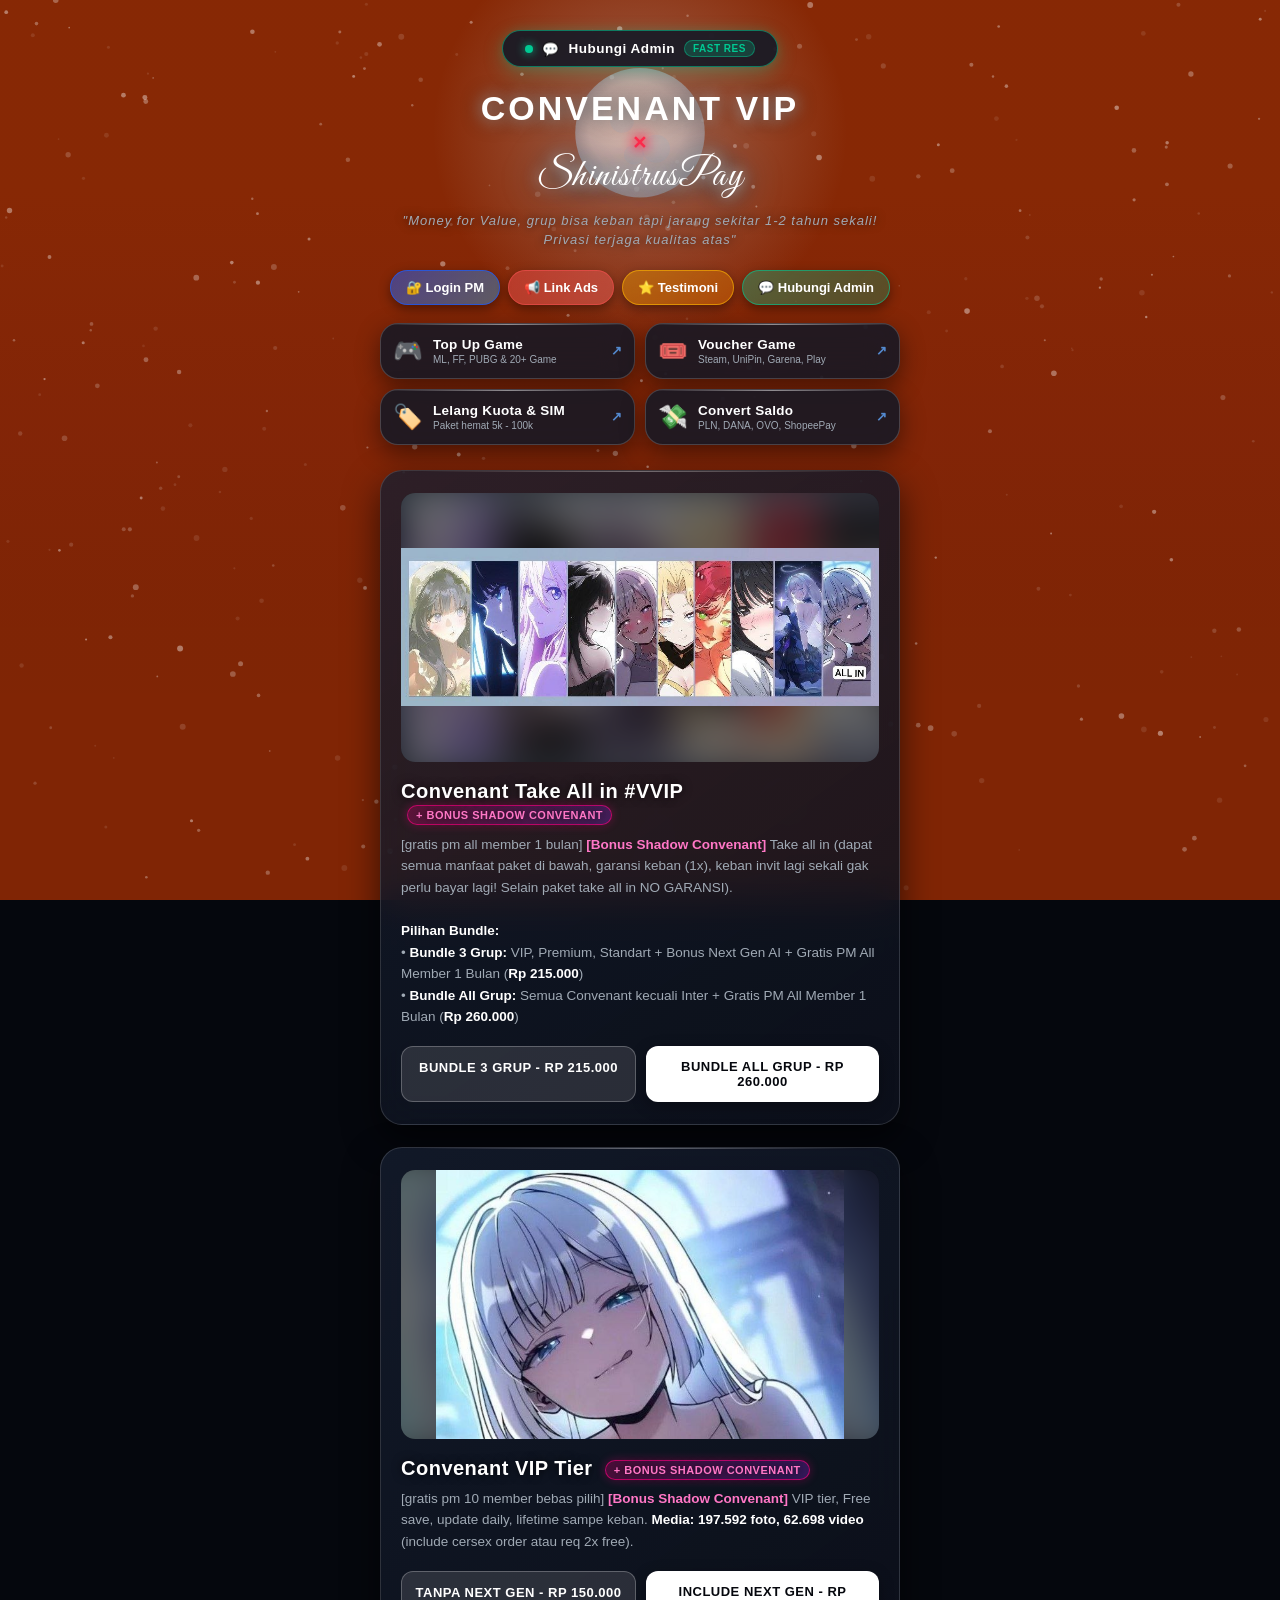
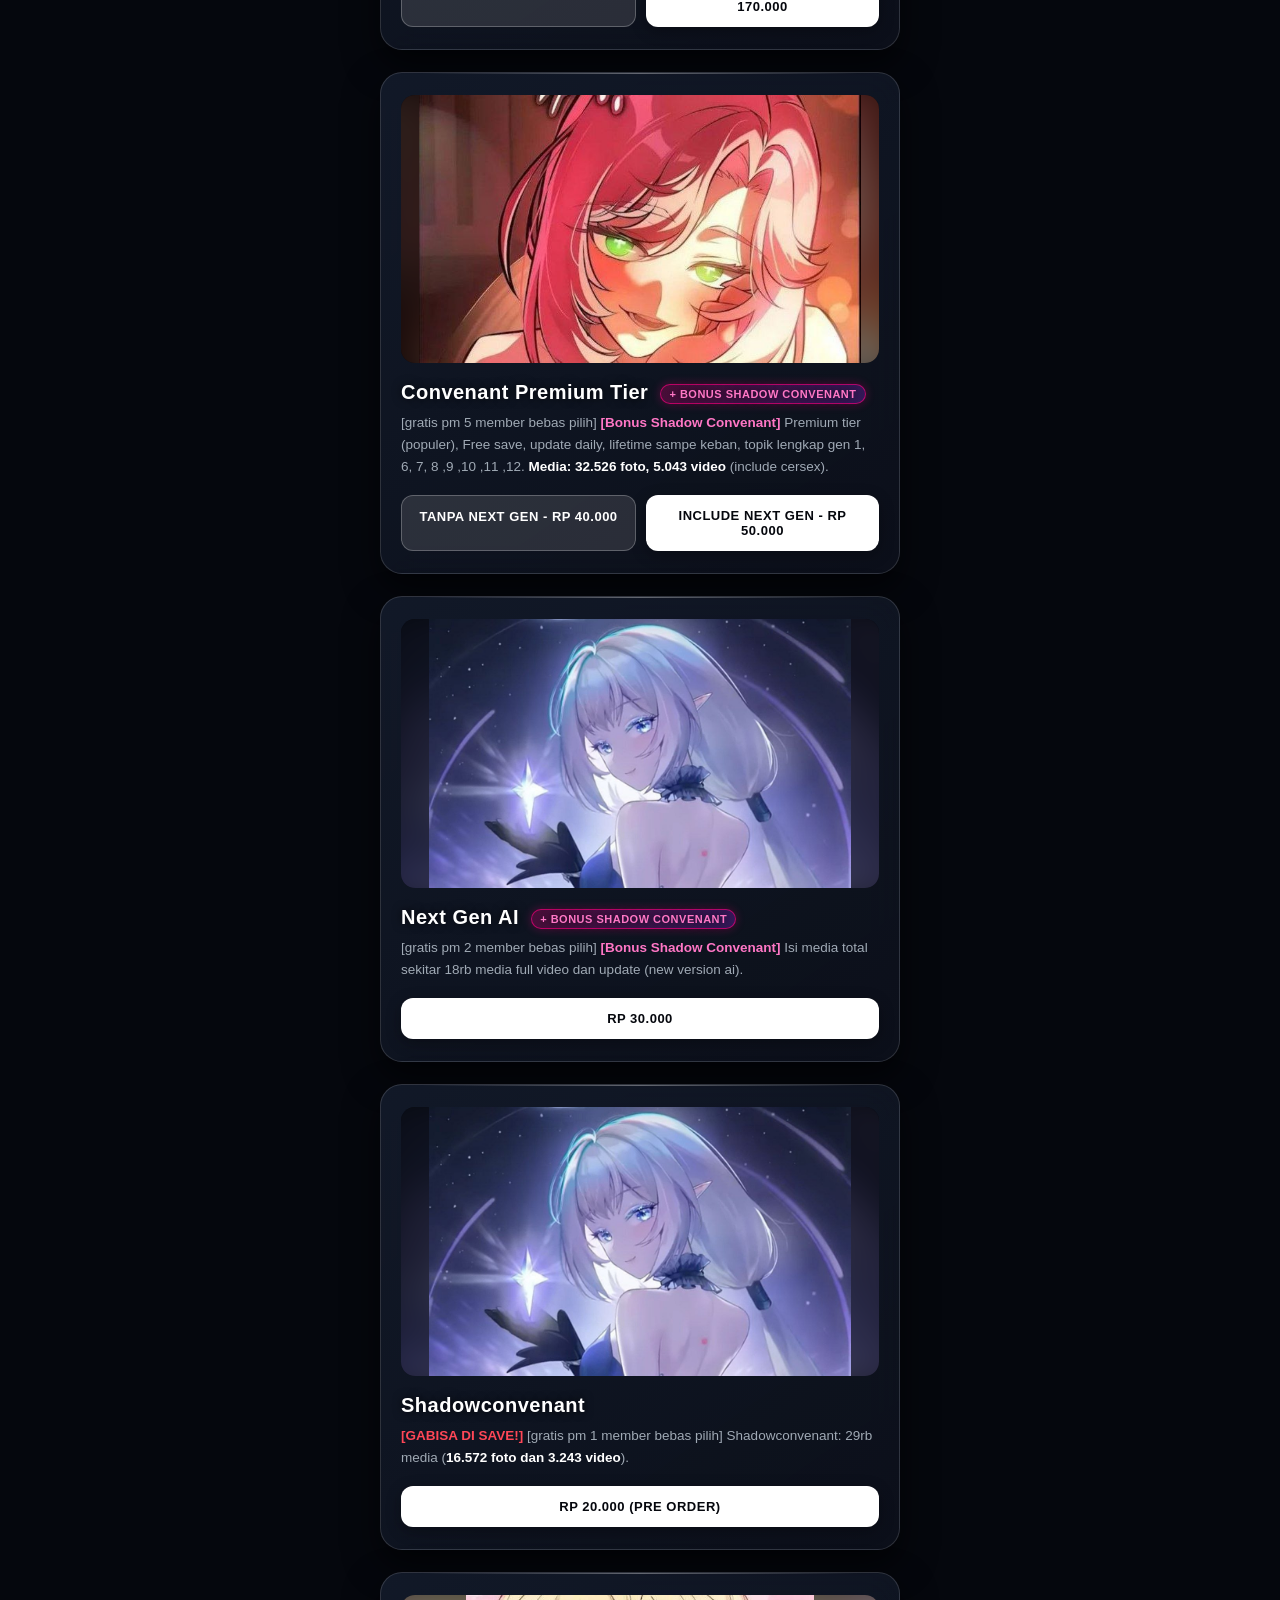
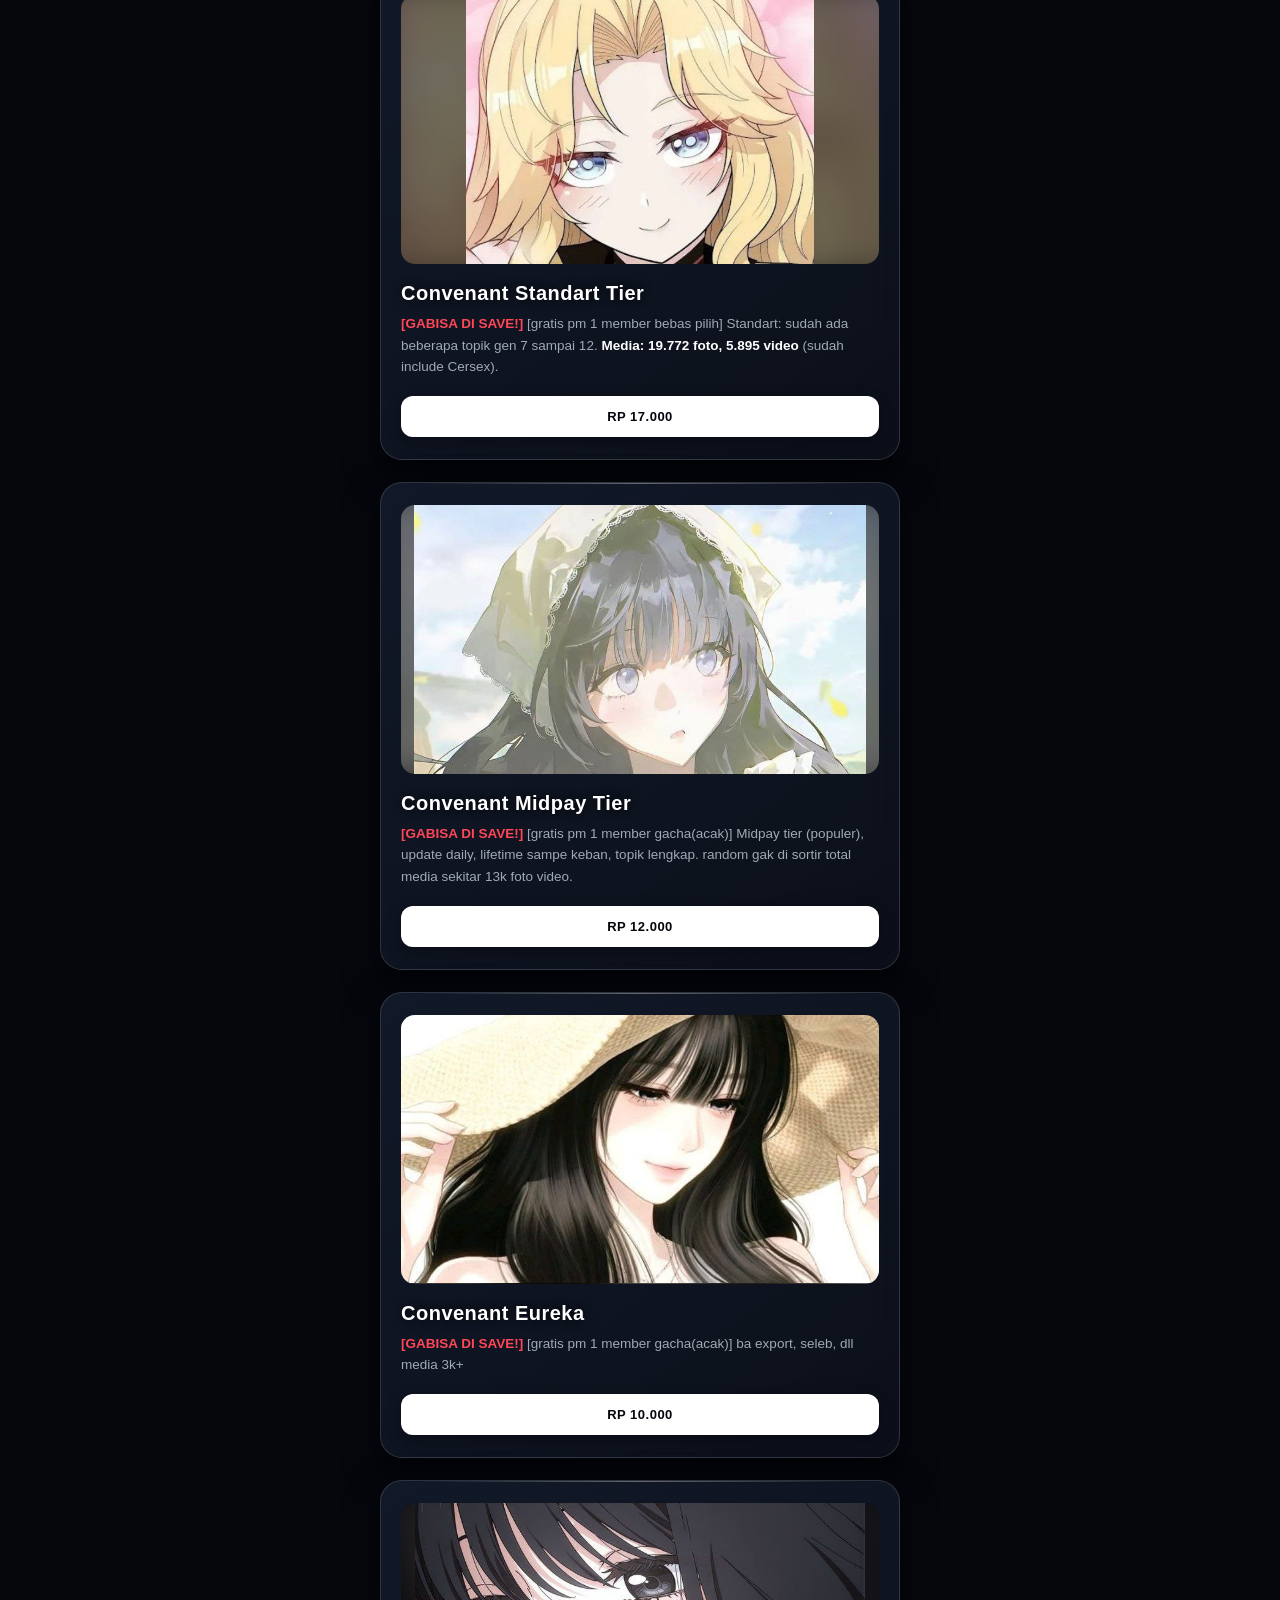
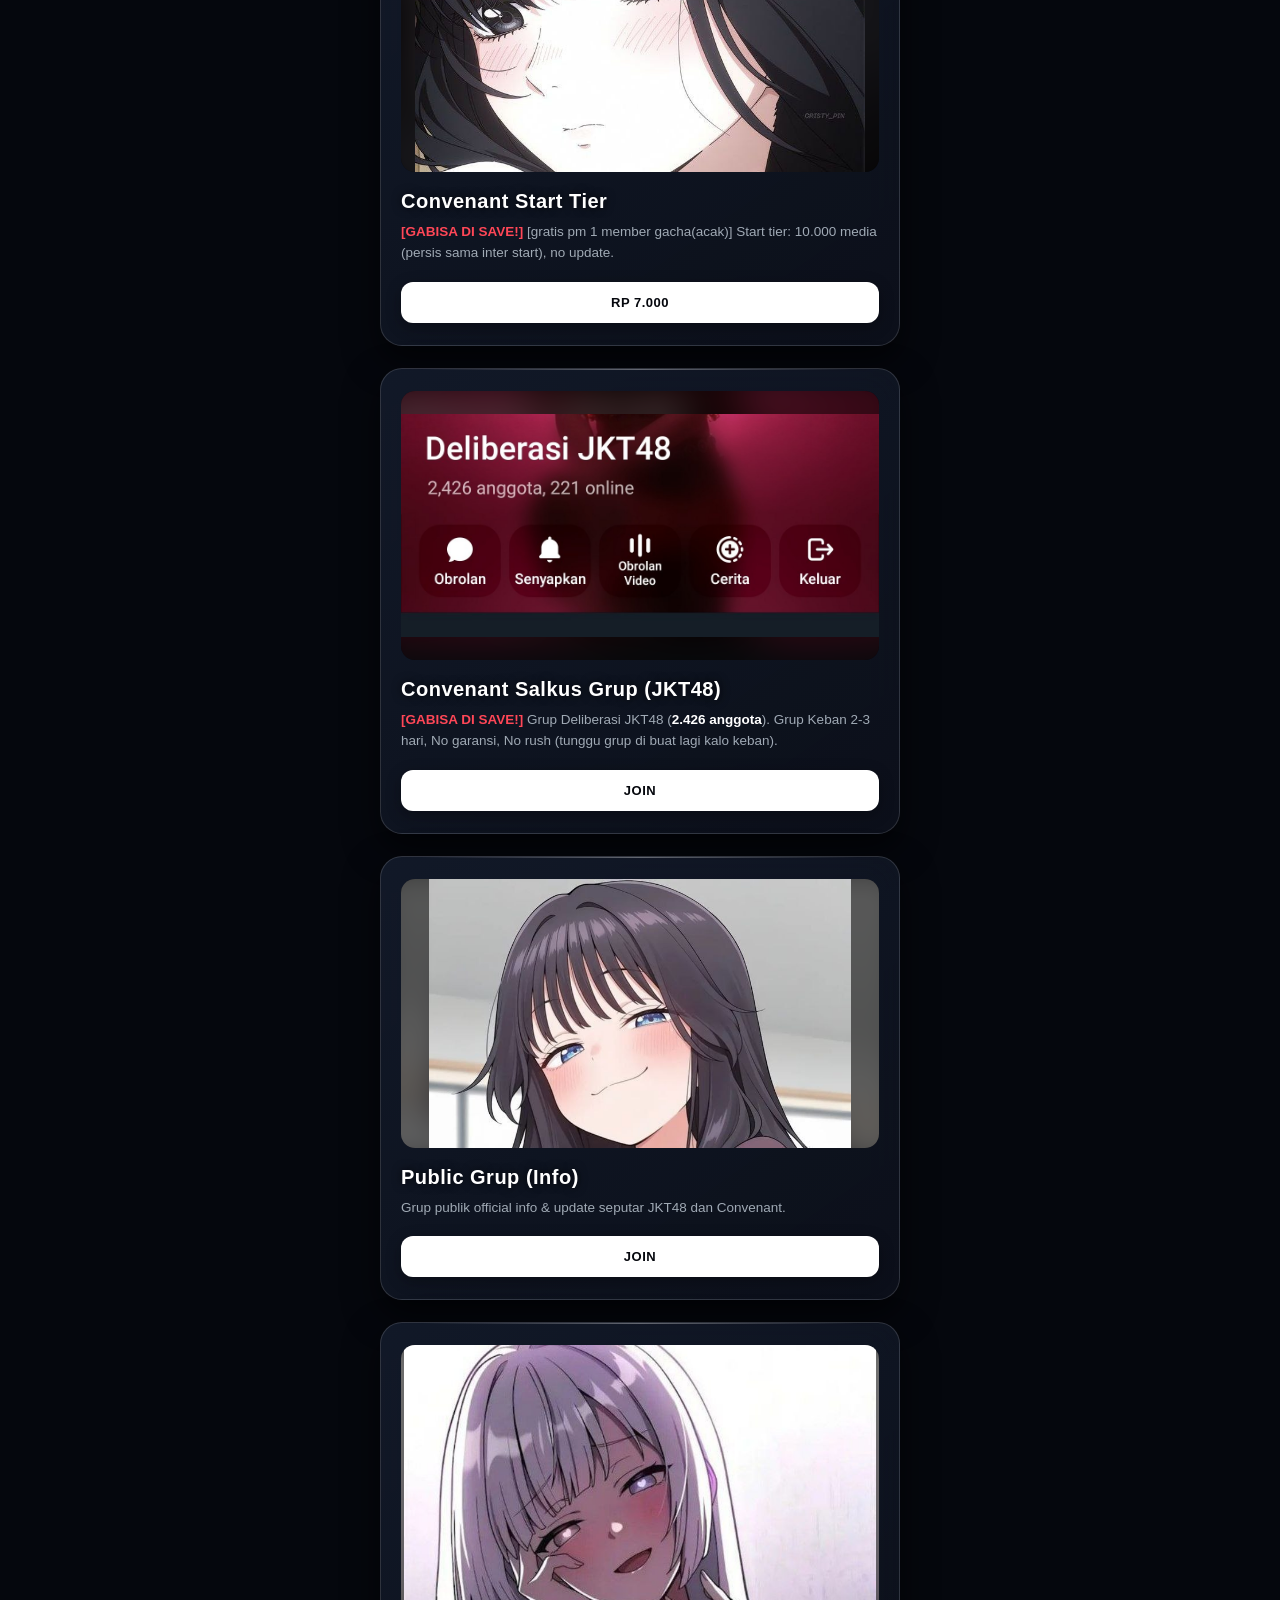
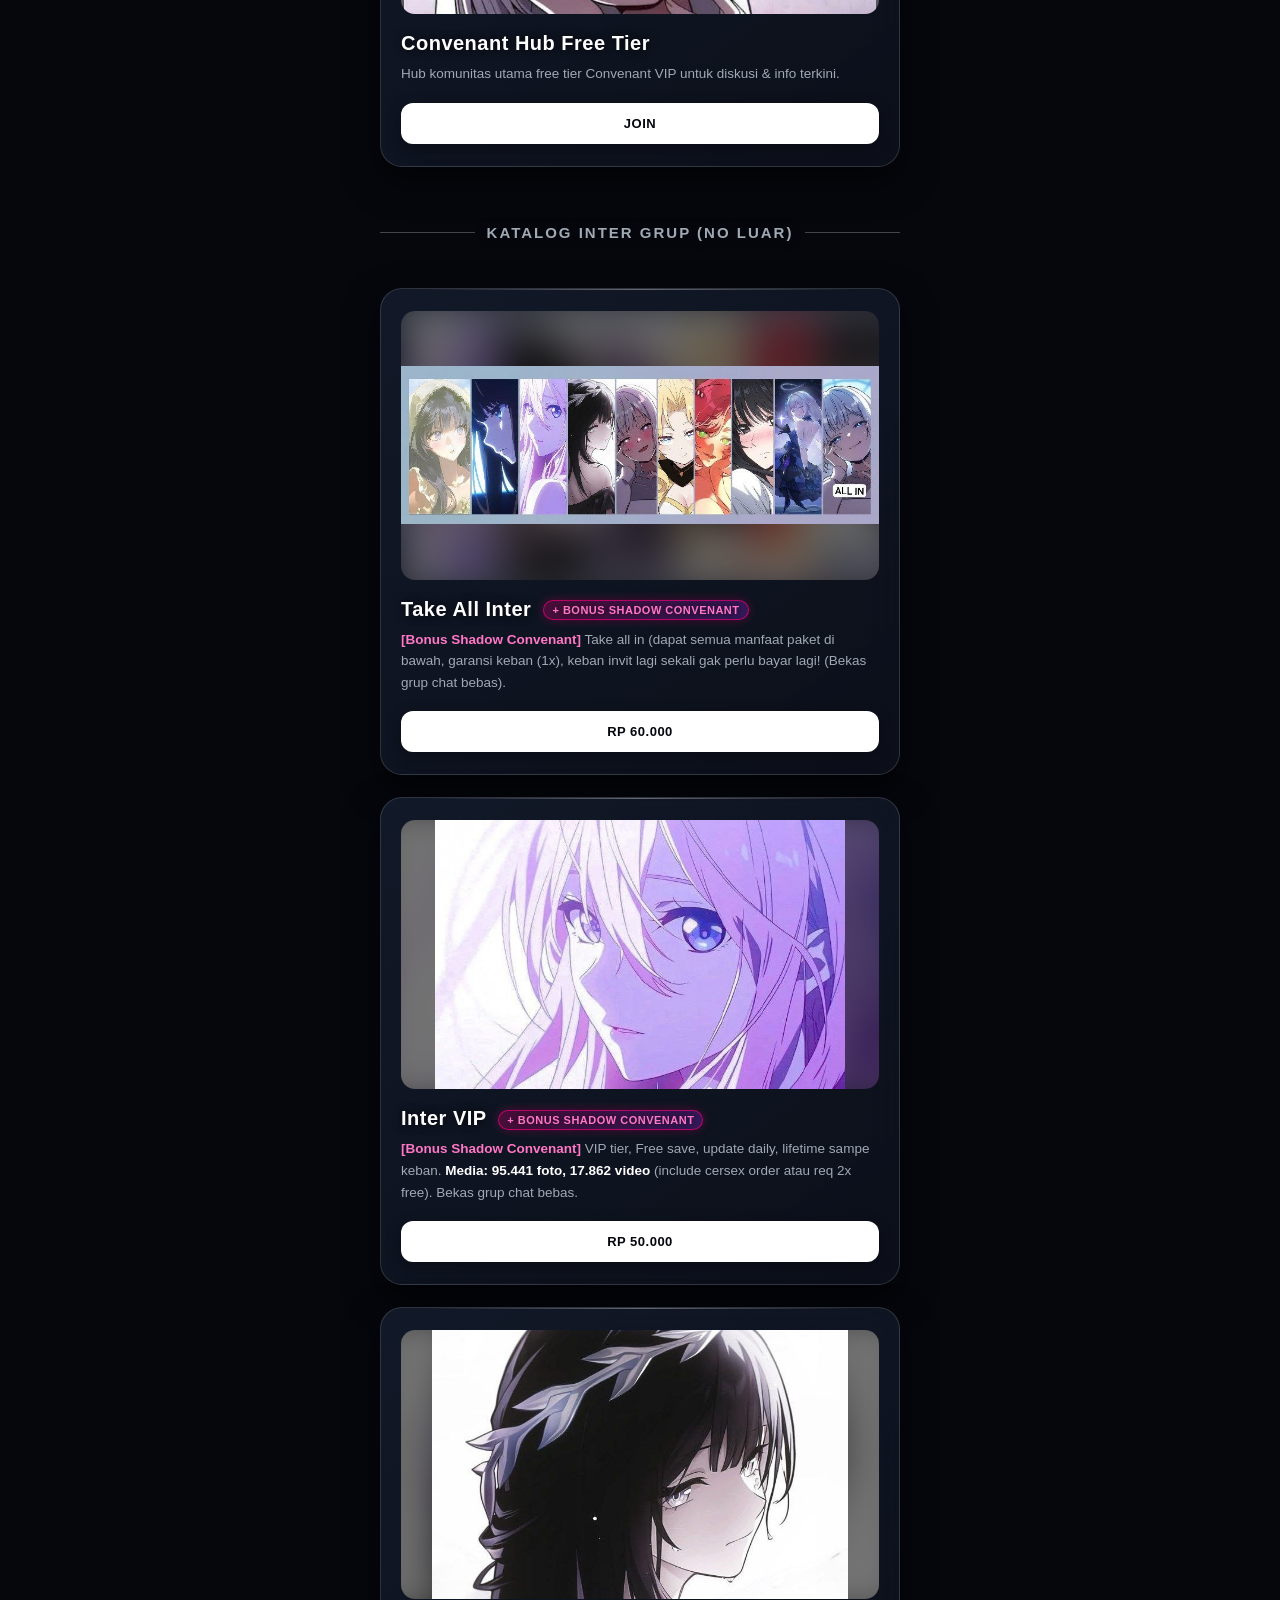
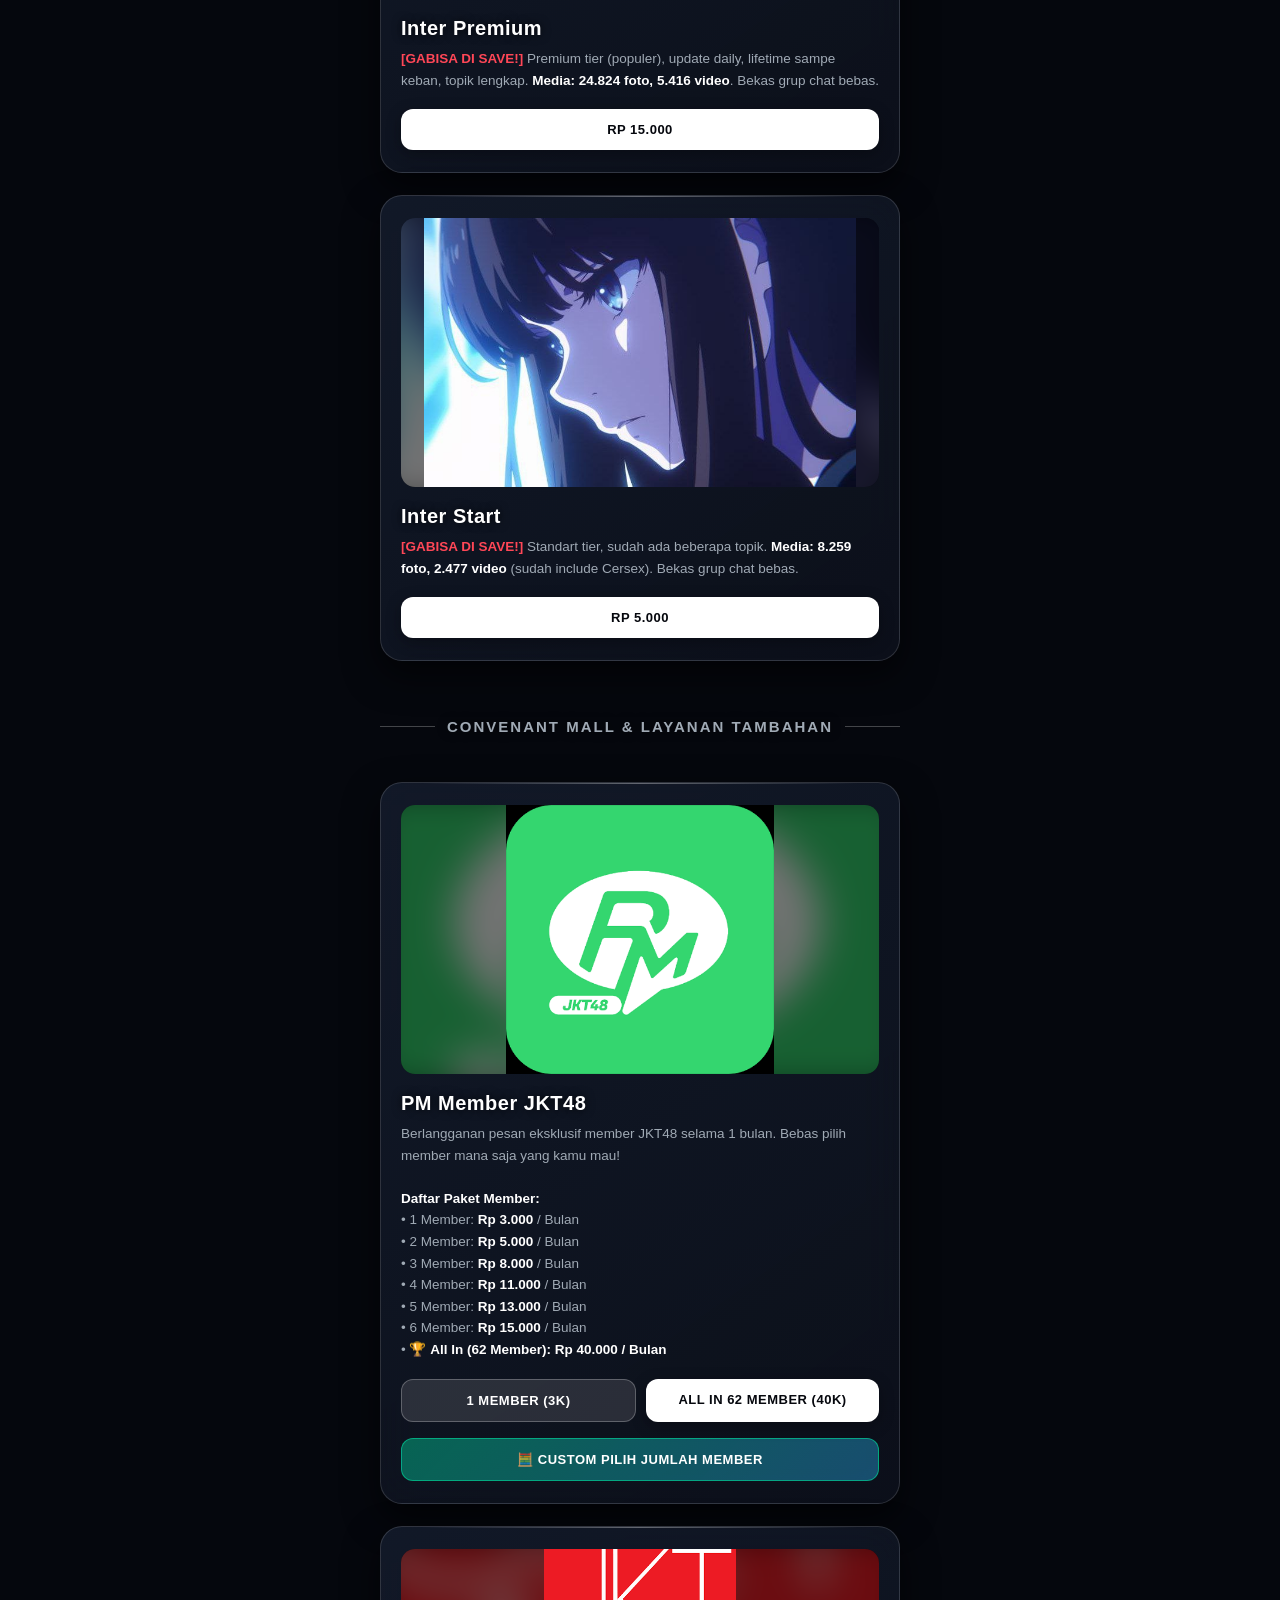
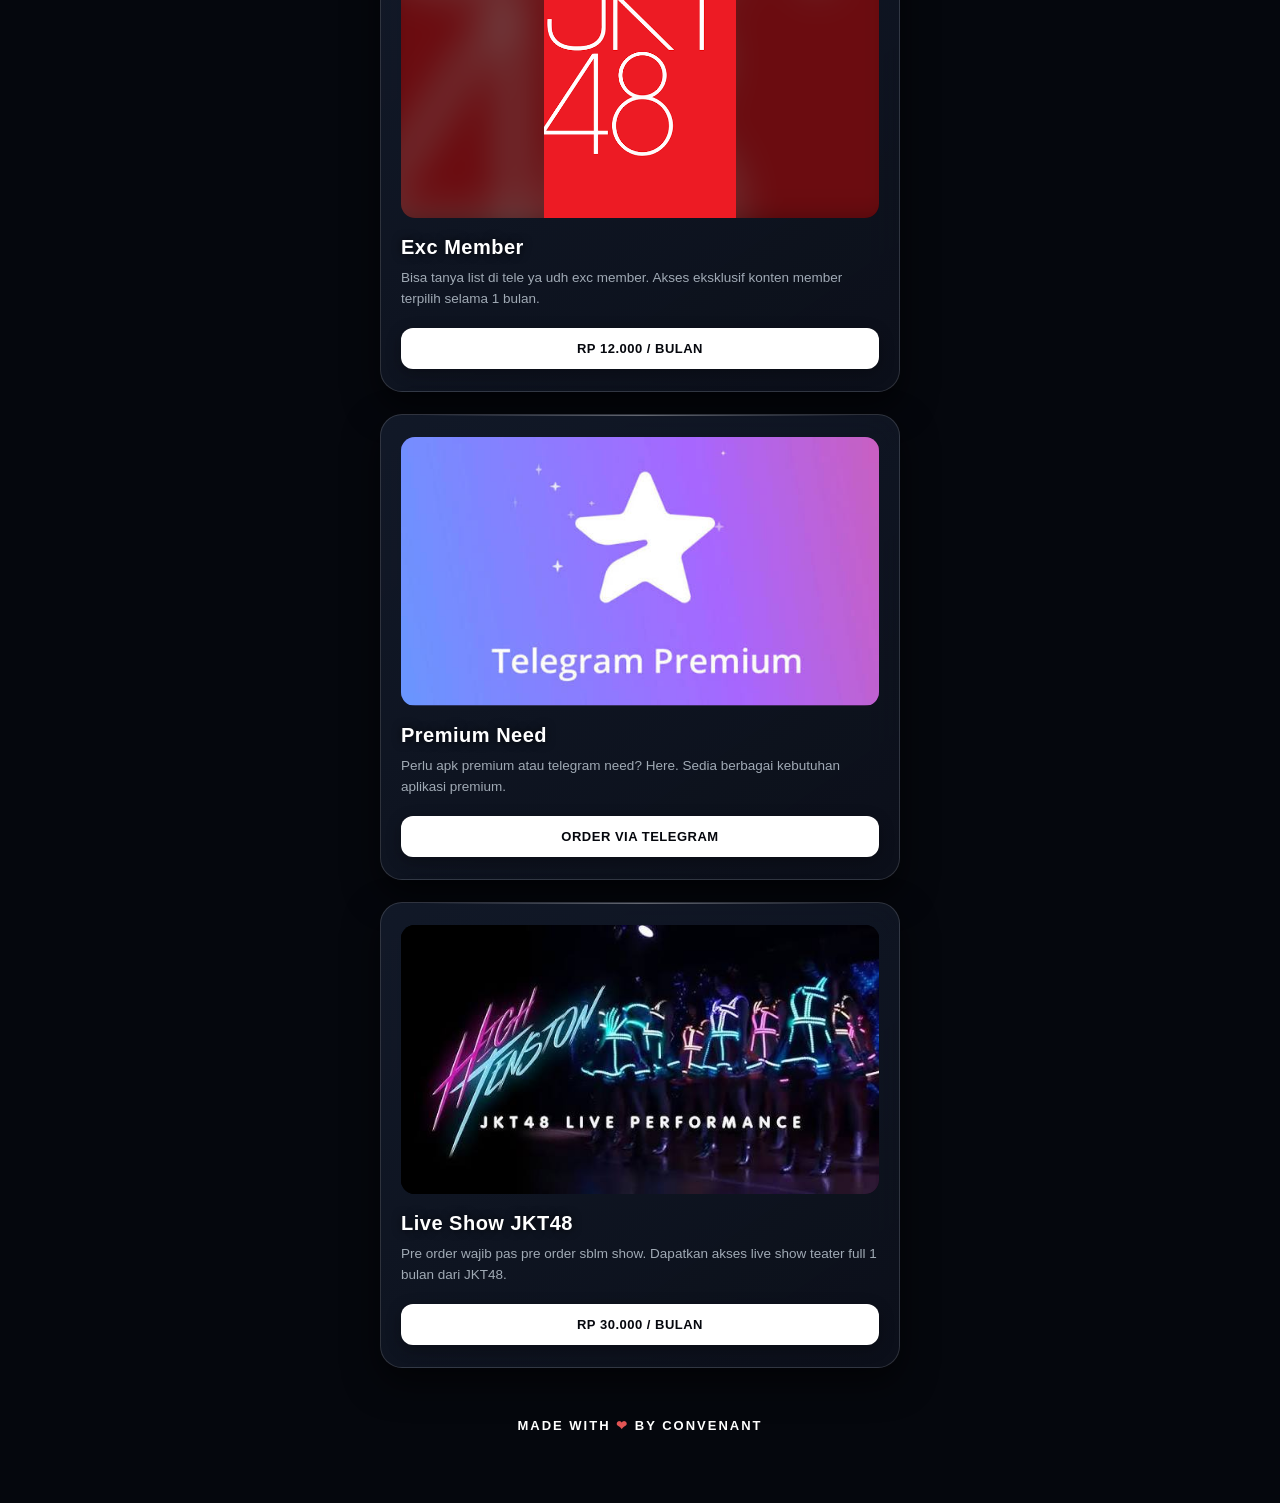
==== commit a7a26c9d: "Add files via upload" ====
--- a/index.html
+++ b/index.html
@@ -1,4 +1,4 @@
-﻿<!DOCTYPE html>
+<!DOCTYPE html>
 <html lang="id">
 <head>
     <!-- Google tag (gtag.js) -->
@@ -860,8 +860,8 @@
                     • <strong>Bundle All Grup:</strong> Semua Convenant kecuali Inter + Gratis PM All Member 1 Bulan (<strong class="price-val-2">Rp 260.000</strong>)
                 </div>
                 <div class="btn-group">
-                    <a href="https://t.me/VerifPmConvenantbot?start=order_take_all_3" class="btn btn-secondary-option action-btn-1" target="_blank">Bundle 3 Grup - Rp 215.000</a>
-                    <a href="https://t.me/VerifPmConvenantbot?start=order_take_all_all" class="btn btn-primary action-btn-2" target="_blank">Bundle All Grup - Rp 260.000</a>
+                    <a href="https://t.me/VerifPmConvenantbot?start=order_take_all_3_215000&text=%2Forder%20take_all_3%20215000" class="btn btn-secondary-option action-btn-1" target="_blank">Bundle 3 Grup - Rp 215.000</a>
+                    <a href="https://t.me/VerifPmConvenantbot?start=order_take_all_all_260000&text=%2Forder%20take_all_all%20260000" class="btn btn-primary action-btn-2" target="_blank">Bundle All Grup - Rp 260.000</a>
                 </div>
             </div>
 
@@ -876,8 +876,8 @@
                     [gratis pm 10 member bebas pilih] <span style="color:#ff77c6; font-weight:700;">[Bonus Shadow Convenant]</span> VIP tier, Free save, update daily, lifetime sampe keban. <strong>Media: 197.592 foto, 62.698 video</strong> (include cersex order atau req 2x free).
                 </div>
                 <div class="btn-group">
-                    <a href="https://t.me/VerifPmConvenantbot?start=order_vip_tier" class="btn btn-secondary-option action-btn-1" target="_blank">Tanpa Next Gen - Rp 150.000</a>
-                    <a href="https://t.me/VerifPmConvenantbot?start=order_vip_tier_nextgen" class="btn btn-primary action-btn-2" target="_blank">Include Next Gen - Rp 170.000</a>
+                    <a href="https://t.me/VerifPmConvenantbot?start=order_vip_tier_150000&text=%2Forder%20vip_tier%20150000" class="btn btn-secondary-option action-btn-1" target="_blank">Tanpa Next Gen - Rp 150.000</a>
+                    <a href="https://t.me/VerifPmConvenantbot?start=order_vip_tier_nextgen_170000&text=%2Forder%20vip_tier_nextgen%20170000" class="btn btn-primary action-btn-2" target="_blank">Include Next Gen - Rp 170.000</a>
                 </div>
             </div>
 
@@ -892,8 +892,8 @@
                     [gratis pm 5 member bebas pilih] <span style="color:#ff77c6; font-weight:700;">[Bonus Shadow Convenant]</span> Premium tier (populer), Free save, update daily, lifetime sampe keban, topik lengkap gen 1, 6, 7, 8 ,9 ,10 ,11 ,12. <strong>Media: 32.526 foto, 5.043 video</strong> (include cersex).
                 </div>
                 <div class="btn-group">
-                    <a href="https://t.me/VerifPmConvenantbot?start=order_premium_tier" class="btn btn-secondary-option action-btn-1" target="_blank">Tanpa Next Gen - Rp 40.000</a>
-                    <a href="https://t.me/VerifPmConvenantbot?start=order_premium_nextgen" class="btn btn-primary action-btn-2" target="_blank">Include Next Gen - Rp 50.000</a>
+                    <a href="https://t.me/VerifPmConvenantbot?start=order_premium_tier_40000&text=%2Forder%20premium_tier%2040000" class="btn btn-secondary-option action-btn-1" target="_blank">Tanpa Next Gen - Rp 40.000</a>
+                    <a href="https://t.me/VerifPmConvenantbot?start=order_premium_nextgen_50000&text=%2Forder%20premium_nextgen%2050000" class="btn btn-primary action-btn-2" target="_blank">Include Next Gen - Rp 50.000</a>
                 </div>
             </div>
 
@@ -908,7 +908,7 @@
                     [gratis pm 2 member bebas pilih] <span style="color:#ff77c6; font-weight:700;">[Bonus Shadow Convenant]</span> Isi media total sekitar 18rb media full video dan update (new version ai).
                 </div>
                 <div class="btn-group">
-                    <a href="https://t.me/VerifPmConvenantbot?start=order_next_gen_ai" class="btn btn-primary action-btn-1" target="_blank">Rp 30.000</a>
+                    <a href="https://t.me/VerifPmConvenantbot?start=order_next_gen_ai_30000&text=%2Forder%20next_gen_ai%2030000" class="btn btn-primary action-btn-1" target="_blank">Rp 30.000</a>
                 </div>
             </div>
 
@@ -923,7 +923,7 @@
                     <span style="color:#ff4757; font-weight:800;">[GABISA DI SAVE!]</span> [gratis pm 1 member bebas pilih] Shadowconvenant: 29rb media (<strong>16.572 foto dan 3.243 video</strong>).
                 </div>
                 <div class="btn-group">
-                    <a href="https://t.me/VerifPmConvenantbot?start=order_shadowconvenant" class="btn btn-primary action-btn-1" target="_blank">Rp 20.000 (Pre Order)</a>
+                    <a href="https://t.me/VerifPmConvenantbot?start=order_shadowconvenant_20000&text=%2Forder%20shadowconvenant%2020000" class="btn btn-primary action-btn-1" target="_blank">Rp 20.000 (Pre Order)</a>
                 </div>
             </div>
 
@@ -938,7 +938,7 @@
                     <span style="color:#ff4757; font-weight:800;">[GABISA DI SAVE!]</span> [gratis pm 1 member bebas pilih] Standart: sudah ada beberapa topik gen 7 sampai 12. <strong>Media: 19.772 foto, 5.895 video</strong> (sudah include Cersex).
                 </div>
                 <div class="btn-group">
-                    <a href="https://t.me/VerifPmConvenantbot?start=order_standart_tier" class="btn btn-primary action-btn-1" target="_blank">Rp 17.000</a>
+                    <a href="https://t.me/VerifPmConvenantbot?start=order_standart_tier_17000&text=%2Forder%20standart_tier%2017000" class="btn btn-primary action-btn-1" target="_blank">Rp 17.000</a>
                 </div>
             </div>
 
@@ -953,7 +953,7 @@
                     <span style="color:#ff4757; font-weight:800;">[GABISA DI SAVE!]</span> [gratis pm 1 member gacha(acak)] Midpay tier (populer), update daily, lifetime sampe keban, topik lengkap. random gak di sortir total media sekitar 13k foto video.
                 </div>
                 <div class="btn-group">
-                    <a href="https://t.me/VerifPmConvenantbot?start=order_midpay_tier" class="btn btn-primary action-btn-1" target="_blank">Rp 12.000</a>
+                    <a href="https://t.me/VerifPmConvenantbot?start=order_midpay_tier_12000&text=%2Forder%20midpay_tier%2012000" class="btn btn-primary action-btn-1" target="_blank">Rp 12.000</a>
                 </div>
             </div>
 
@@ -968,7 +968,7 @@
                     <span style="color:#ff4757; font-weight:800;">[GABISA DI SAVE!]</span> [gratis pm 1 member gacha(acak)] ba export, seleb, dll media 3k+
                 </div>
                 <div class="btn-group">
-                    <a href="https://t.me/VerifPmConvenantbot?start=order_eureka_tier" class="btn btn-primary action-btn-1" target="_blank">Rp 10.000</a>
+                    <a href="https://t.me/VerifPmConvenantbot?start=order_eureka_tier_10000&text=%2Forder%20eureka_tier%2010000" class="btn btn-primary action-btn-1" target="_blank">Rp 10.000</a>
                 </div>
             </div>
 
@@ -983,7 +983,7 @@
                     <span style="color:#ff4757; font-weight:800;">[GABISA DI SAVE!]</span> [gratis pm 1 member gacha(acak)] Start tier: 10.000 media (persis sama inter start), no update.
                 </div>
                 <div class="btn-group">
-                    <a href="https://t.me/VerifPmConvenantbot?start=order_start_tier" class="btn btn-primary action-btn-1" target="_blank">Rp 7.000</a>
+                    <a href="https://t.me/VerifPmConvenantbot?start=order_start_tier_7000&text=%2Forder%20start_tier%207000" class="btn btn-primary action-btn-1" target="_blank">Rp 7.000</a>
                 </div>
             </div>
 
@@ -1045,7 +1045,7 @@
                     <span style="color:#ff77c6; font-weight:700;">[Bonus Shadow Convenant]</span> Take all in (dapat semua manfaat paket di bawah, garansi keban (1x), keban invit lagi sekali gak perlu bayar lagi! (Bekas grup chat bebas).
                 </div>
                 <div class="btn-group">
-                    <a href="https://t.me/VerifPmConvenantbot?start=order_take_all_inter" class="btn btn-primary action-btn-1" target="_blank">Rp 60.000</a>
+                    <a href="https://t.me/VerifPmConvenantbot?start=order_take_all_inter_60000&text=%2Forder%20take_all_inter%2060000" class="btn btn-primary action-btn-1" target="_blank">Rp 60.000</a>
                 </div>
             </div>
 
@@ -1059,7 +1059,7 @@
                     <span style="color:#ff77c6; font-weight:700;">[Bonus Shadow Convenant]</span> VIP tier, Free save, update daily, lifetime sampe keban. <strong>Media: 95.441 foto, 17.862 video</strong> (include cersex order atau req 2x free). Bekas grup chat bebas.
                 </div>
                 <div class="btn-group">
-                    <a href="https://t.me/VerifPmConvenantbot?start=order_take_all_inter" class="btn btn-primary action-btn-1" target="_blank">Rp 50.000</a>
+                    <a href="https://t.me/VerifPmConvenantbot?start=order_inter_vip_50000&text=%2Forder%20inter_vip%2050000" class="btn btn-primary action-btn-1" target="_blank">Rp 50.000</a>
                 </div>
             </div>
 
@@ -1073,7 +1073,7 @@
                     <span style="color:#ff4757; font-weight:800;">[GABISA DI SAVE!]</span> Premium tier (populer), update daily, lifetime sampe keban, topik lengkap. <strong>Media: 24.824 foto, 5.416 video</strong>. Bekas grup chat bebas.
                 </div>
                 <div class="btn-group">
-                    <a href="https://t.me/VerifPmConvenantbot?start=order_take_all_inter" class="btn btn-primary action-btn-1" target="_blank">Rp 15.000</a>
+                    <a href="https://t.me/VerifPmConvenantbot?start=order_inter_premium_15000&text=%2Forder%20inter_premium%2015000" class="btn btn-primary action-btn-1" target="_blank">Rp 15.000</a>
                 </div>
             </div>
 
@@ -1087,7 +1087,7 @@
                     <span style="color:#ff4757; font-weight:800;">[GABISA DI SAVE!]</span> Standart tier, sudah ada beberapa topik. <strong>Media: 8.259 foto, 2.477 video</strong> (sudah include Cersex). Bekas grup chat bebas.
                 </div>
                 <div class="btn-group">
-                    <a href="https://t.me/VerifPmConvenantbot?start=order_take_all_inter" class="btn btn-primary action-btn-1" target="_blank">Rp 5.000</a>
+                    <a href="https://t.me/VerifPmConvenantbot?start=order_inter_start_5000&text=%2Forder%20inter_start%205000" class="btn btn-primary action-btn-1" target="_blank">Rp 5.000</a>
                 </div>
             </div>
 
@@ -1113,8 +1113,8 @@
                     • 🏆 <strong>All In (62 Member): <span class="price-val-2">Rp 40.000</span> / Bulan</strong>
                 </div>
                 <div class="btn-group">
-                    <a href="https://t.me/VerifPmConvenantbot?start=beli" class="btn btn-secondary-option action-btn-1" target="_blank">1 Member (3k)</a>
-                    <a href="https://t.me/VerifPmConvenantbot?start=order_take_all_all" class="btn btn-primary action-btn-2" target="_blank">All In 62 Member (40k)</a>
+                    <a href="https://t.me/VerifPmConvenantbot?start=order_pm_1_3000&text=%2Forder%20pm_1%203000" class="btn btn-secondary-option action-btn-1" target="_blank">1 Member (3k)</a>
+                    <a href="https://t.me/VerifPmConvenantbot?start=order_pm_all_40000&text=%2Forder%20pm_all%2040000" class="btn btn-primary action-btn-2" target="_blank">All In 62 Member (40k)</a>
                     <button onclick="showPmCustomModal()" class="btn" style="background: linear-gradient(135deg, rgba(0, 201, 147, 0.45), rgba(42, 171, 238, 0.4)); border: 1px solid rgba(0, 201, 147, 0.7); color: #fff; flex: 100%; margin-top: 6px; font-weight: 800;">🧮 Custom Pilih Jumlah Member</button>
                 </div>
             </div>
@@ -1331,23 +1331,56 @@
         const BOT_BASE_URL = "https://t.me/VerifPmConvenantbot";
 
         const CARD_PKG_MAP = {
-            "Take All In": { "action-btn-1": "take_all_3", "action-btn-2": "take_all_all" },
-            "VIP Tier": { "action-btn-1": "vip_tier", "action-btn-2": "vip_tier_nextgen" },
-            "Premium Tier": { "action-btn-1": "premium_tier", "action-btn-2": "premium_nextgen" },
-            "Next Gen AI": { "action-btn-1": "next_gen_ai" },
-            "Shadowconvenant": { "action-btn-1": "shadowconvenant" },
-            "Standart Tier": { "action-btn-1": "standart_tier" },
-            "Midpay Tier": { "action-btn-1": "midpay_tier" },
-            "Eureka Tier": { "action-btn-1": "eureka_tier" },
-            "Start Tier": { "action-btn-1": "start_tier" },
-            "Take All Inter": { "action-btn-1": "take_all_inter" },
-            "Inter VIP": { "action-btn-1": "take_all_inter" },
-            "Inter Premium": { "action-btn-1": "take_all_inter" },
-            "Inter Start": { "action-btn-1": "take_all_inter" }
+            "Take All In": { 
+                "action-btn-1": { pkgId: "take_all_3", price: 215000 }, 
+                "action-btn-2": { pkgId: "take_all_all", price: 260000 } 
+            },
+            "VIP Tier": { 
+                "action-btn-1": { pkgId: "vip_tier", price: 150000 }, 
+                "action-btn-2": { pkgId: "vip_tier_nextgen", price: 170000 } 
+            },
+            "Premium Tier": { 
+                "action-btn-1": { pkgId: "premium_tier", price: 40000 }, 
+                "action-btn-2": { pkgId: "premium_nextgen", price: 50000 } 
+            },
+            "Next Gen AI": { 
+                "action-btn-1": { pkgId: "next_gen_ai", price: 30000 } 
+            },
+            "Shadowconvenant": { 
+                "action-btn-1": { pkgId: "shadowconvenant", price: 20000 } 
+            },
+            "Standart Tier": { 
+                "action-btn-1": { pkgId: "standart_tier", price: 17000 } 
+            },
+            "Midpay Tier": { 
+                "action-btn-1": { pkgId: "midpay_tier", price: 12000 } 
+            },
+            "Eureka Tier": { 
+                "action-btn-1": { pkgId: "eureka_tier", price: 10000 } 
+            },
+            "Start Tier": { 
+                "action-btn-1": { pkgId: "start_tier", price: 7000 } 
+            },
+            "Take All Inter": { 
+                "action-btn-1": { pkgId: "take_all_inter", price: 60000 } 
+            },
+            "Inter VIP": { 
+                "action-btn-1": { pkgId: "inter_vip", price: 50000 } 
+            },
+            "Inter Premium": { 
+                "action-btn-1": { pkgId: "inter_premium", price: 15000 } 
+            },
+            "Inter Start": { 
+                "action-btn-1": { pkgId: "inter_start", price: 5000 } 
+            },
+            "PM Member": {
+                "action-btn-1": { pkgId: "pm_1", price: 3000 },
+                "action-btn-2": { pkgId: "pm_all", price: 40000 }
+            }
         };
 
         function setupDirectBotOrderButtons() {
-            // 1. Setup semua tombol order di katalog agar langsung membuka bot Telegram (tanpa modal popup pilihan)
+            // 1. Setup semua tombol order di katalog agar langsung membuka bot Telegram dengan /order [nama_paket] [harga]
             document.querySelectorAll('#main-catalog-list .card').forEach(card => {
                 const prodName = card.getAttribute('data-product') || "";
                 
@@ -1359,30 +1392,24 @@
                     }
 
                     let pkgId = "beli";
+                    let price = 0;
                     if (CARD_PKG_MAP[prodName]) {
-                        if (btn.classList.contains('action-btn-1') && CARD_PKG_MAP[prodName]['action-btn-1']) {
-                            pkgId = CARD_PKG_MAP[prodName]['action-btn-1'];
-                        } else if (btn.classList.contains('action-btn-2') && CARD_PKG_MAP[prodName]['action-btn-2']) {
-                            pkgId = CARD_PKG_MAP[prodName]['action-btn-2'];
-                        } else if (CARD_PKG_MAP[prodName]['action-btn-1']) {
-                            pkgId = CARD_PKG_MAP[prodName]['action-btn-1'];
+                        const mapData = CARD_PKG_MAP[prodName];
+                        let item = null;
+                        if (btn.classList.contains('action-btn-1') && mapData['action-btn-1']) {
+                            item = mapData['action-btn-1'];
+                        } else if (btn.classList.contains('action-btn-2') && mapData['action-btn-2']) {
+                            item = mapData['action-btn-2'];
+                        } else if (mapData['action-btn-1']) {
+                            item = mapData['action-btn-1'];
                         }
-                    } else if (rawHref.includes('text=')) {
-                        const txt = decodeURIComponent(rawHref).toLowerCase();
-                        if (txt.includes('next gen')) pkgId = 'next_gen_ai';
-                        else if (txt.includes('shadow')) pkgId = 'shadowconvenant';
-                        else if (txt.includes('bundle 3')) pkgId = 'take_all_3';
-                        else if (txt.includes('bundle all')) pkgId = 'take_all_all';
-                        else if (txt.includes('vip')) pkgId = 'vip_tier';
-                        else if (txt.includes('premium')) pkgId = 'premium_tier';
-                        else if (txt.includes('standart')) pkgId = 'standart_tier';
-                        else if (txt.includes('midpay')) pkgId = 'midpay_tier';
-                        else if (txt.includes('eureka')) pkgId = 'eureka_tier';
-                        else if (txt.includes('start')) pkgId = 'start_tier';
-                        else if (txt.includes('inter')) pkgId = 'take_all_inter';
+                        if (item) {
+                            pkgId = item.pkgId;
+                            price = item.price;
+                        }
                     }
 
-                    const targetBotUrl = `${BOT_BASE_URL}?start=order_${pkgId}`;
+                    const targetBotUrl = `${BOT_BASE_URL}?start=order_${pkgId}_${price}&text=${encodeURIComponent('/order ' + pkgId + ' ' + price)}`;
                     btn.setAttribute('href', targetBotUrl);
                     btn.setAttribute('target', '_blank');
                     btn.removeAttribute('onclick');
@@ -1412,7 +1439,7 @@
         }
 
         function confirmInter(url) {
-            window.open(`${BOT_BASE_URL}?start=order_take_all_inter`, '_blank');
+            window.open(`${BOT_BASE_URL}?start=order_take_all_inter_60000&text=%2Forder%20take_all_inter%2060000`, '_blank');
         }
 
         // ================= CARD PREVIEW AUTO MULTI-SLIDE CAROUSEL SYSTEM =================
@@ -1736,8 +1763,10 @@
 
         function submitPmCustomOrder() {
             closePmCustomModal();
-            const pkgParam = currentPmCount >= 62 ? "order_take_all_all" : "beli";
-            window.open(`${BOT_BASE_URL}?start=${pkgParam}`, '_blank');
+            const price = calculatePmPrice(currentPmCount);
+            const pkgParam = currentPmCount >= 62 ? "pm_all" : "pm_1";
+            const targetUrl = `${BOT_BASE_URL}?start=order_${pkgParam}_${price}&text=${encodeURIComponent('/order ' + pkgParam + ' ' + price)}`;
+            window.open(targetUrl, '_blank');
         }
 
         // ================= MAGHRIB TWILIGHT CELESTIAL CANVAS =================
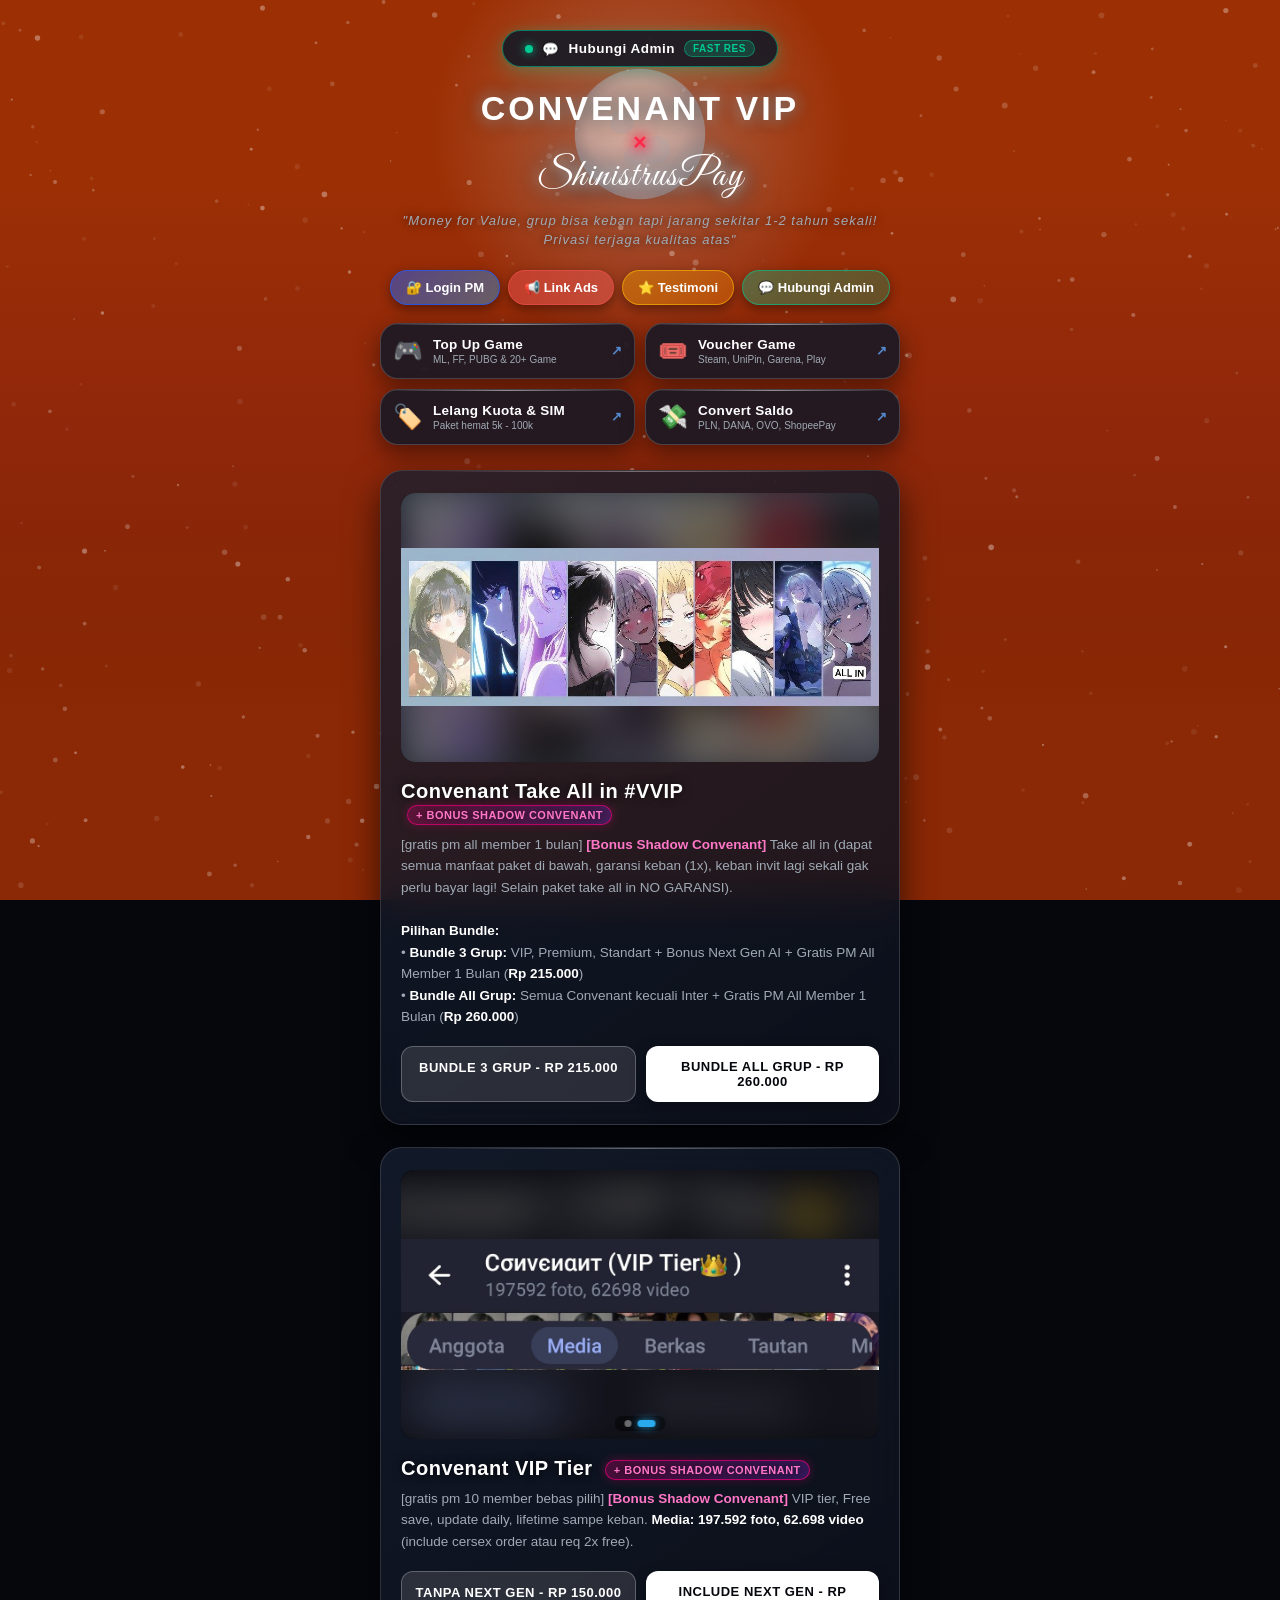
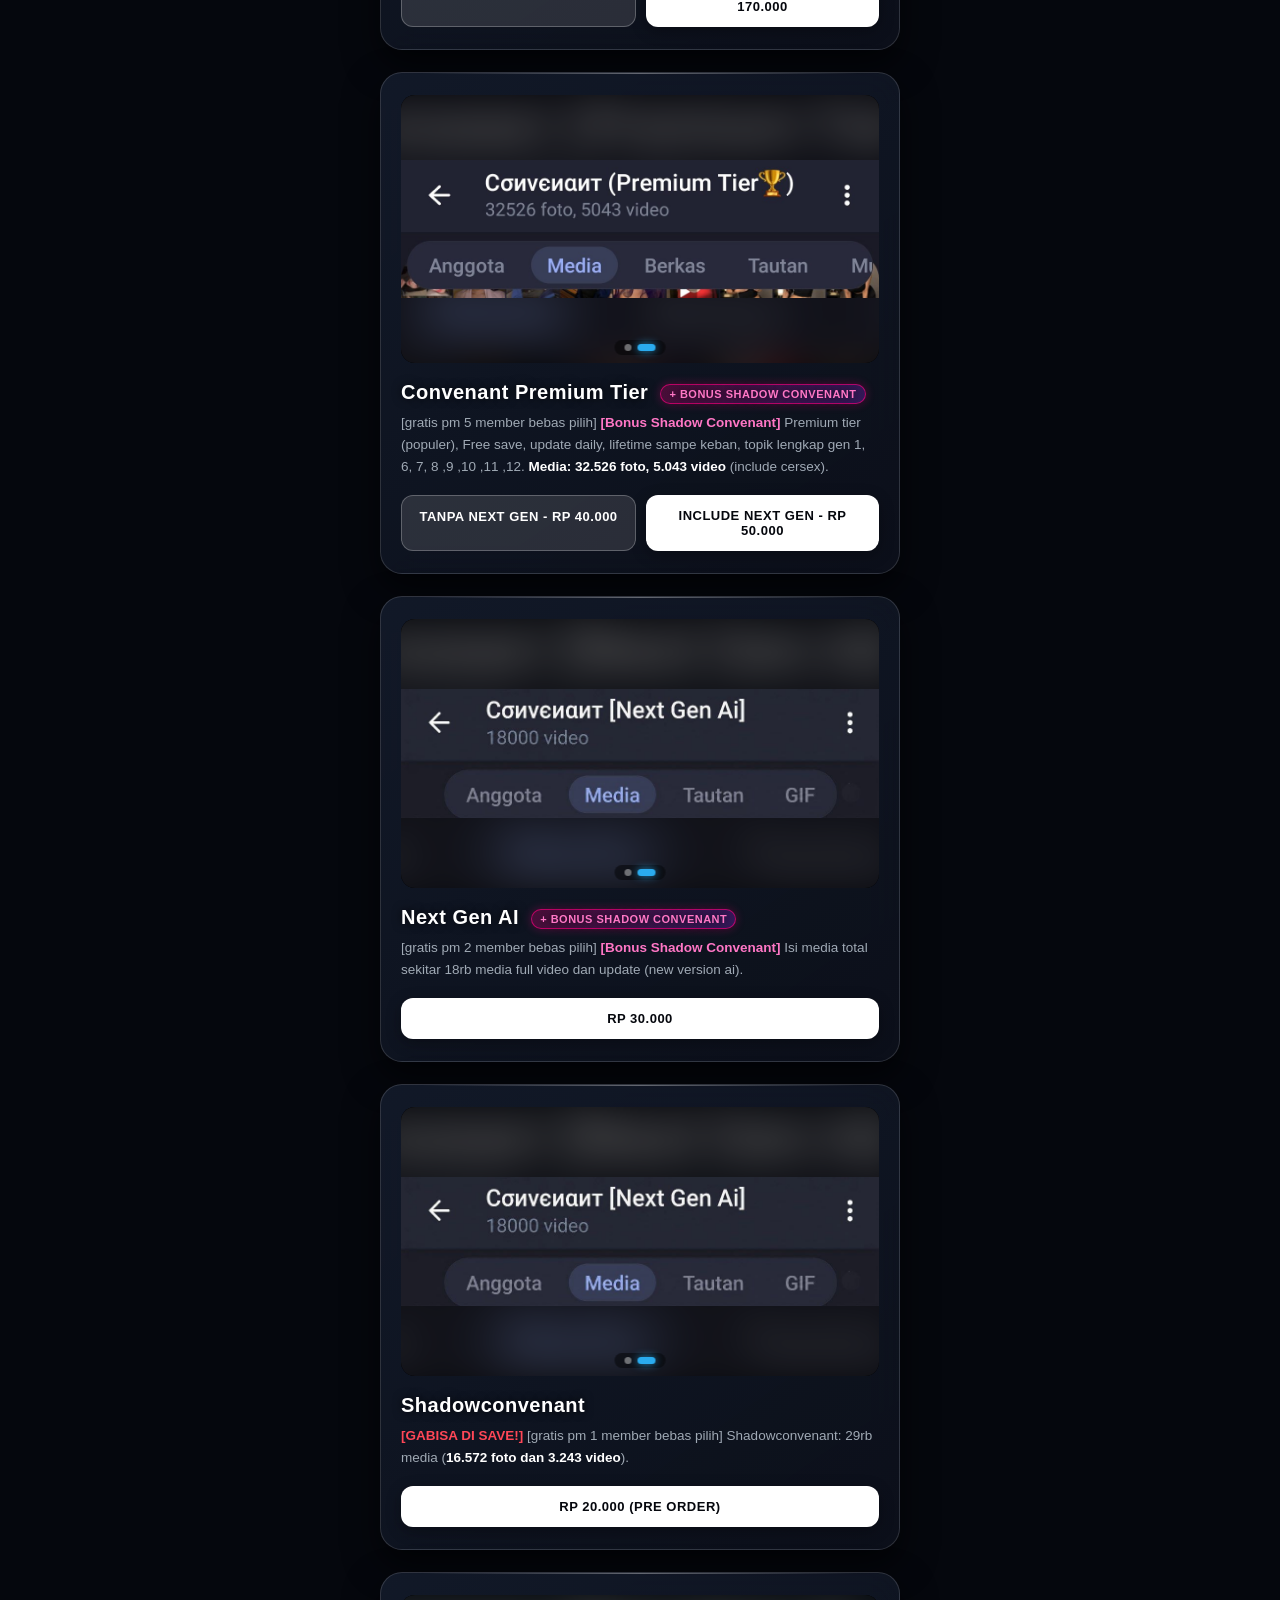
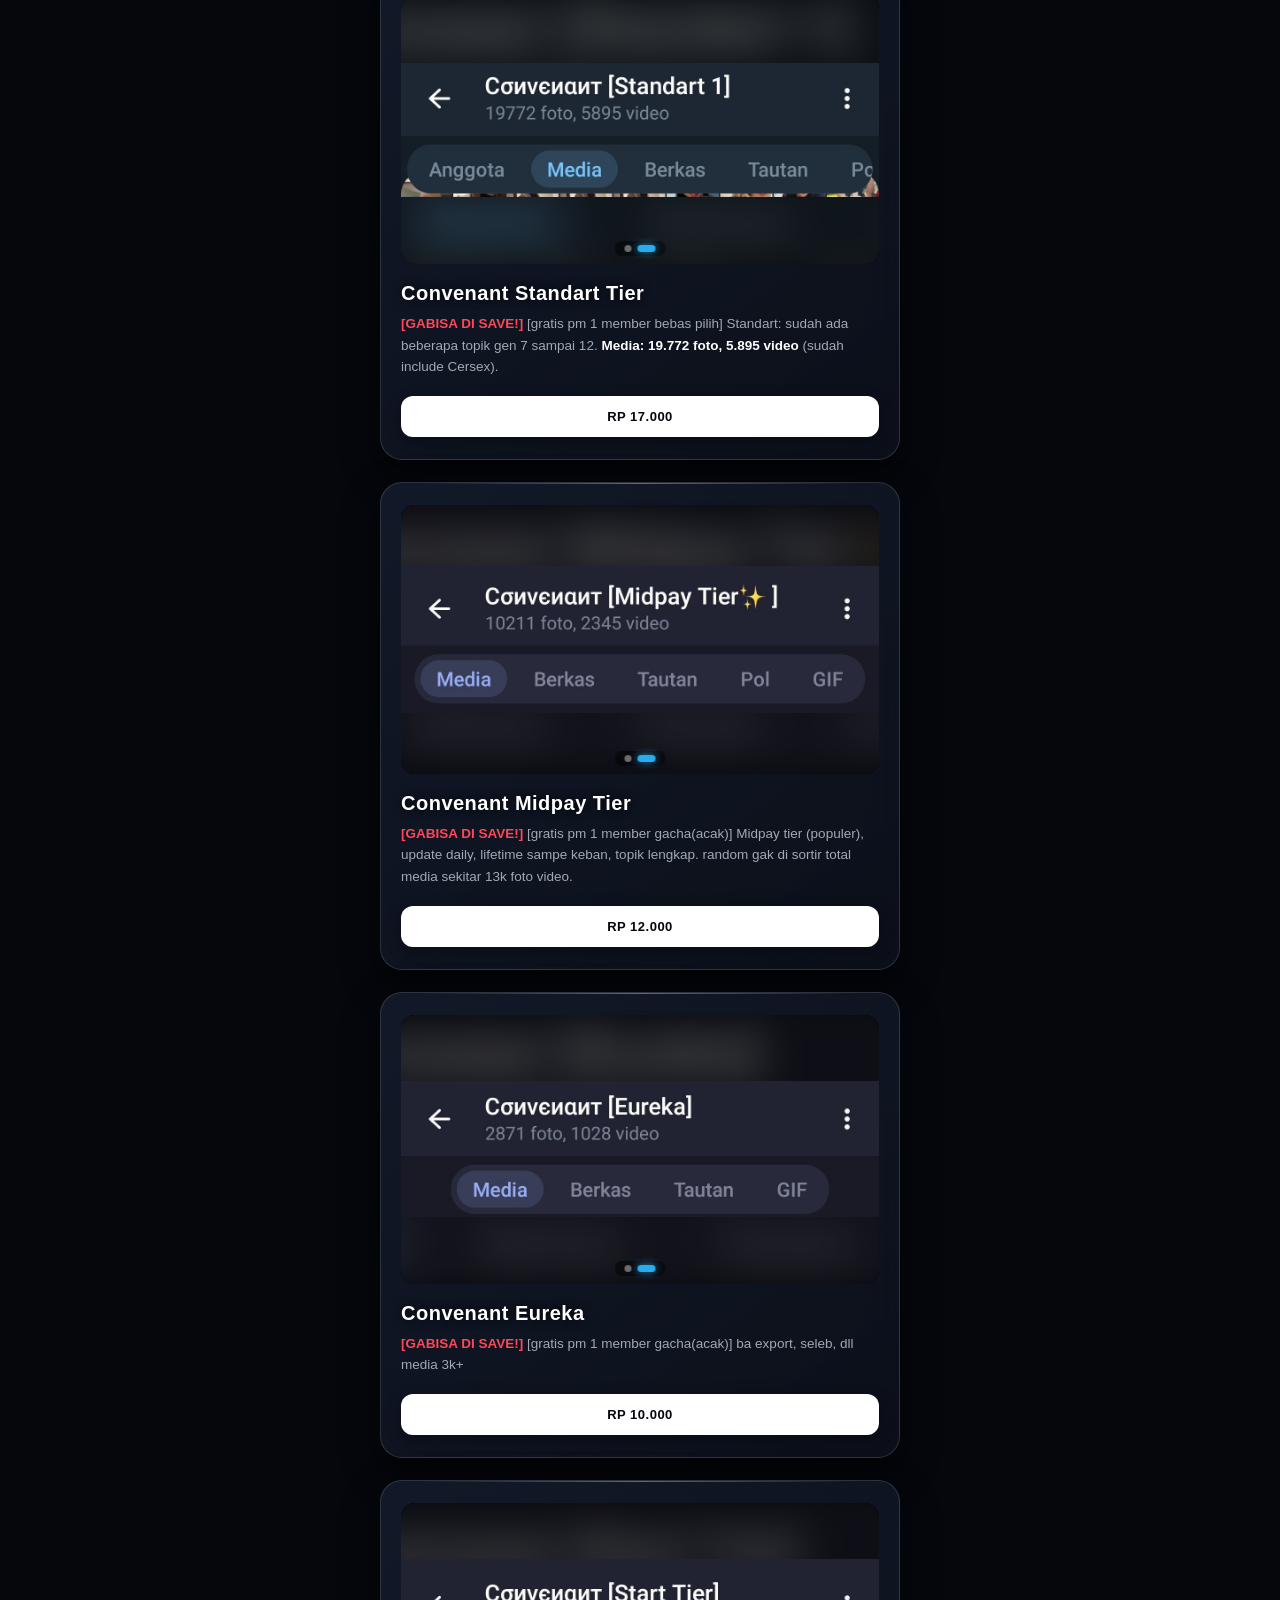
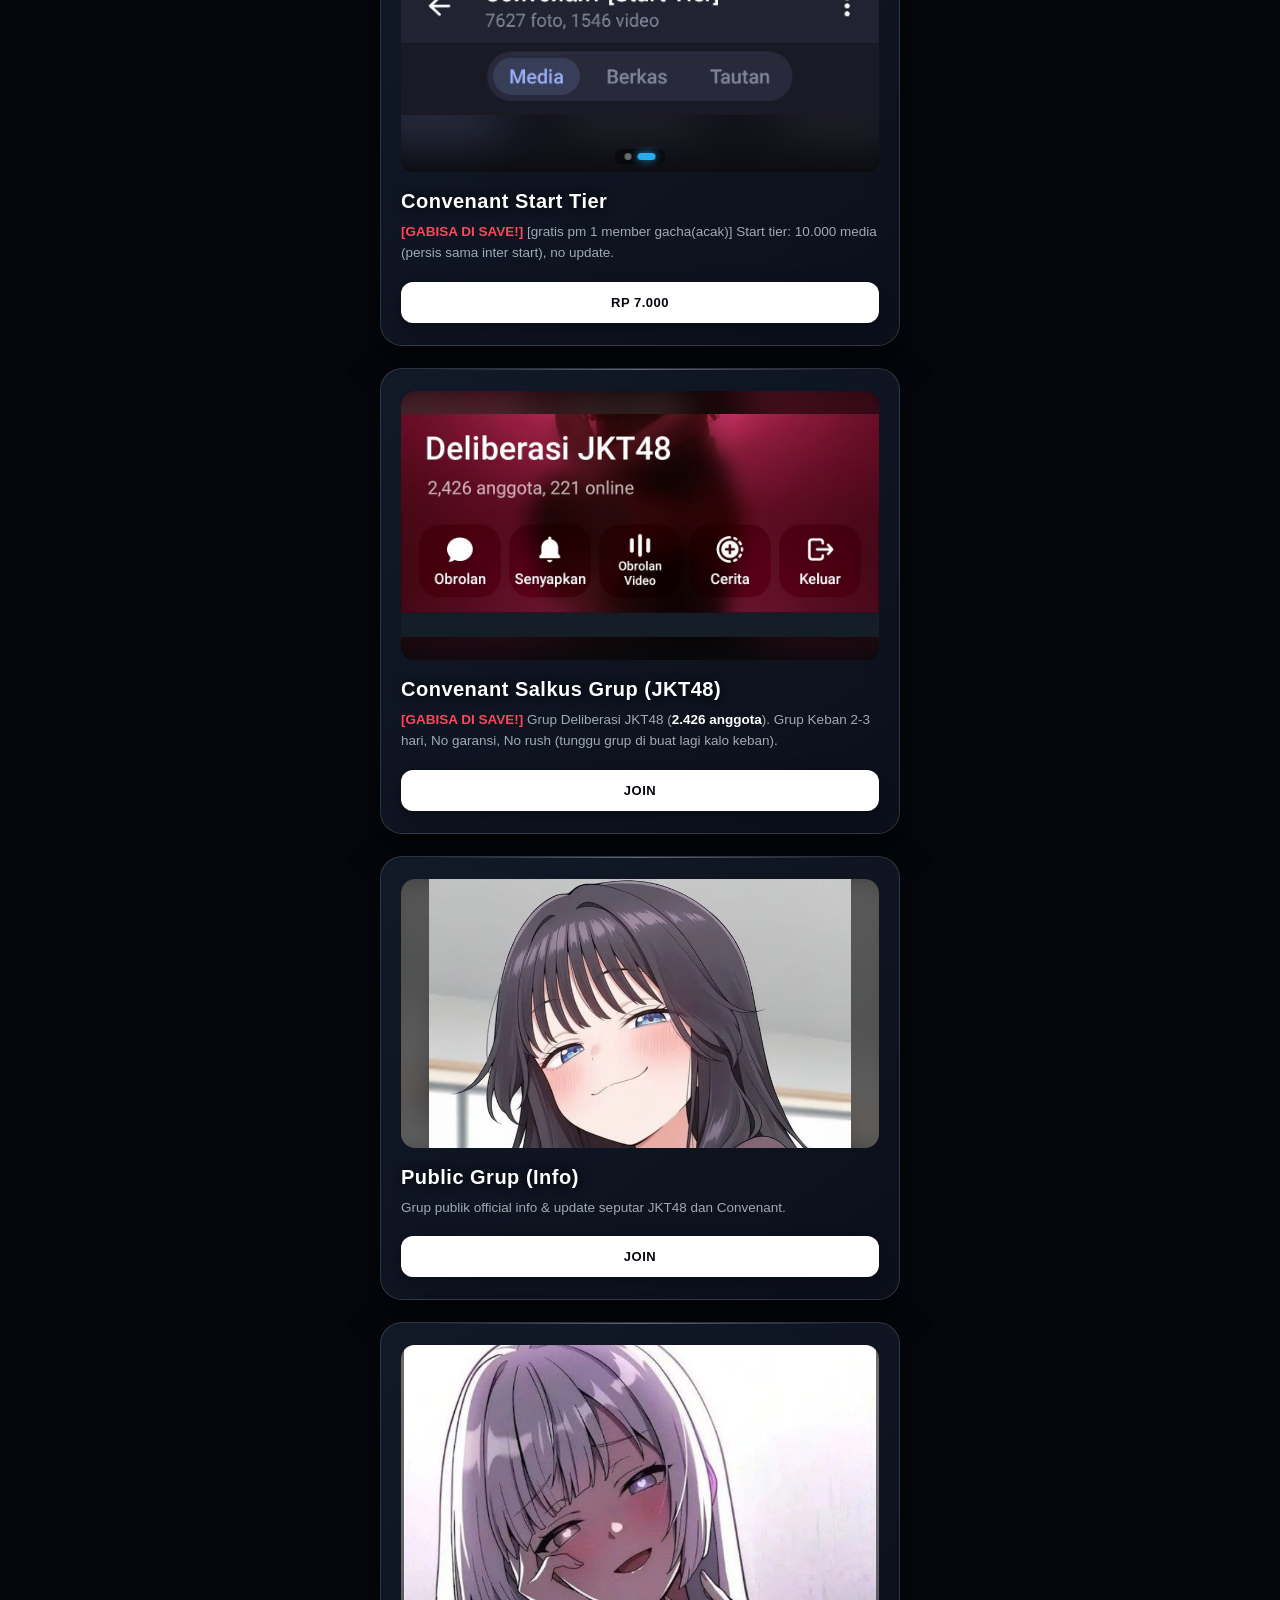
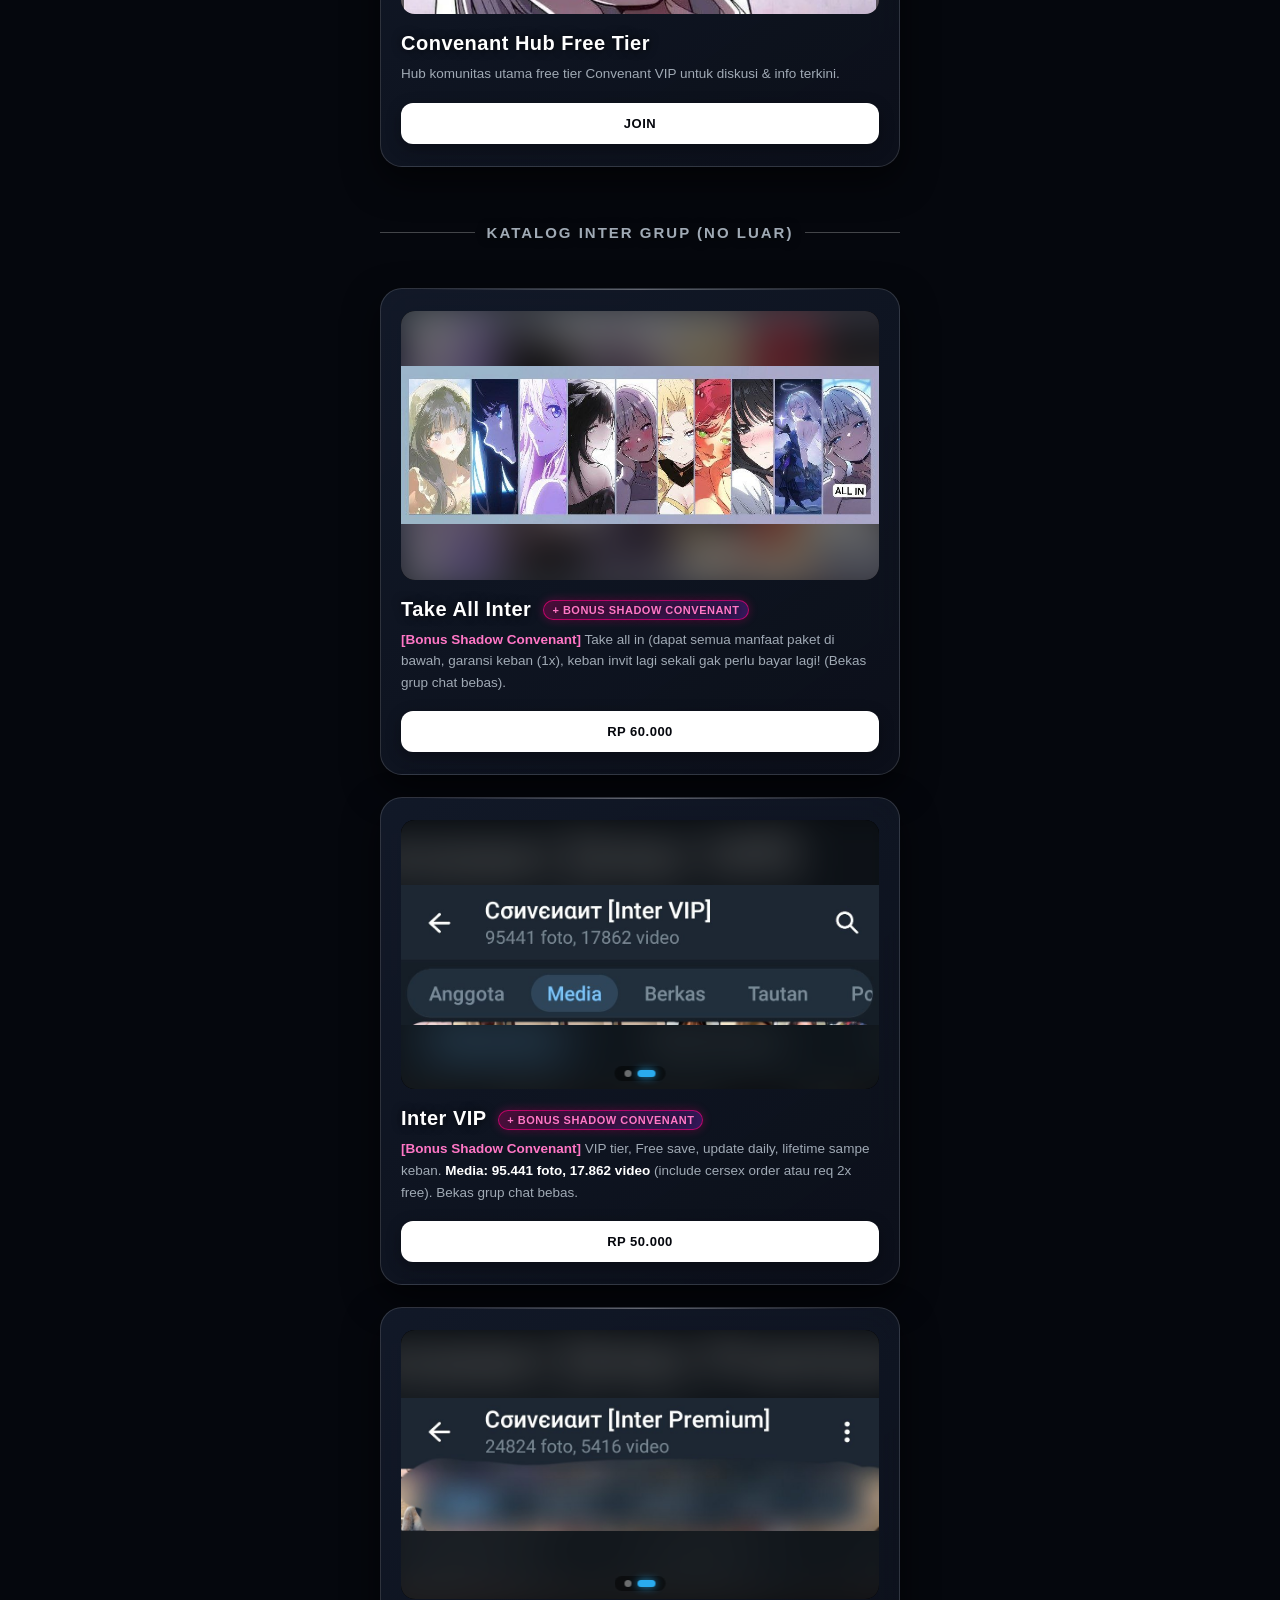
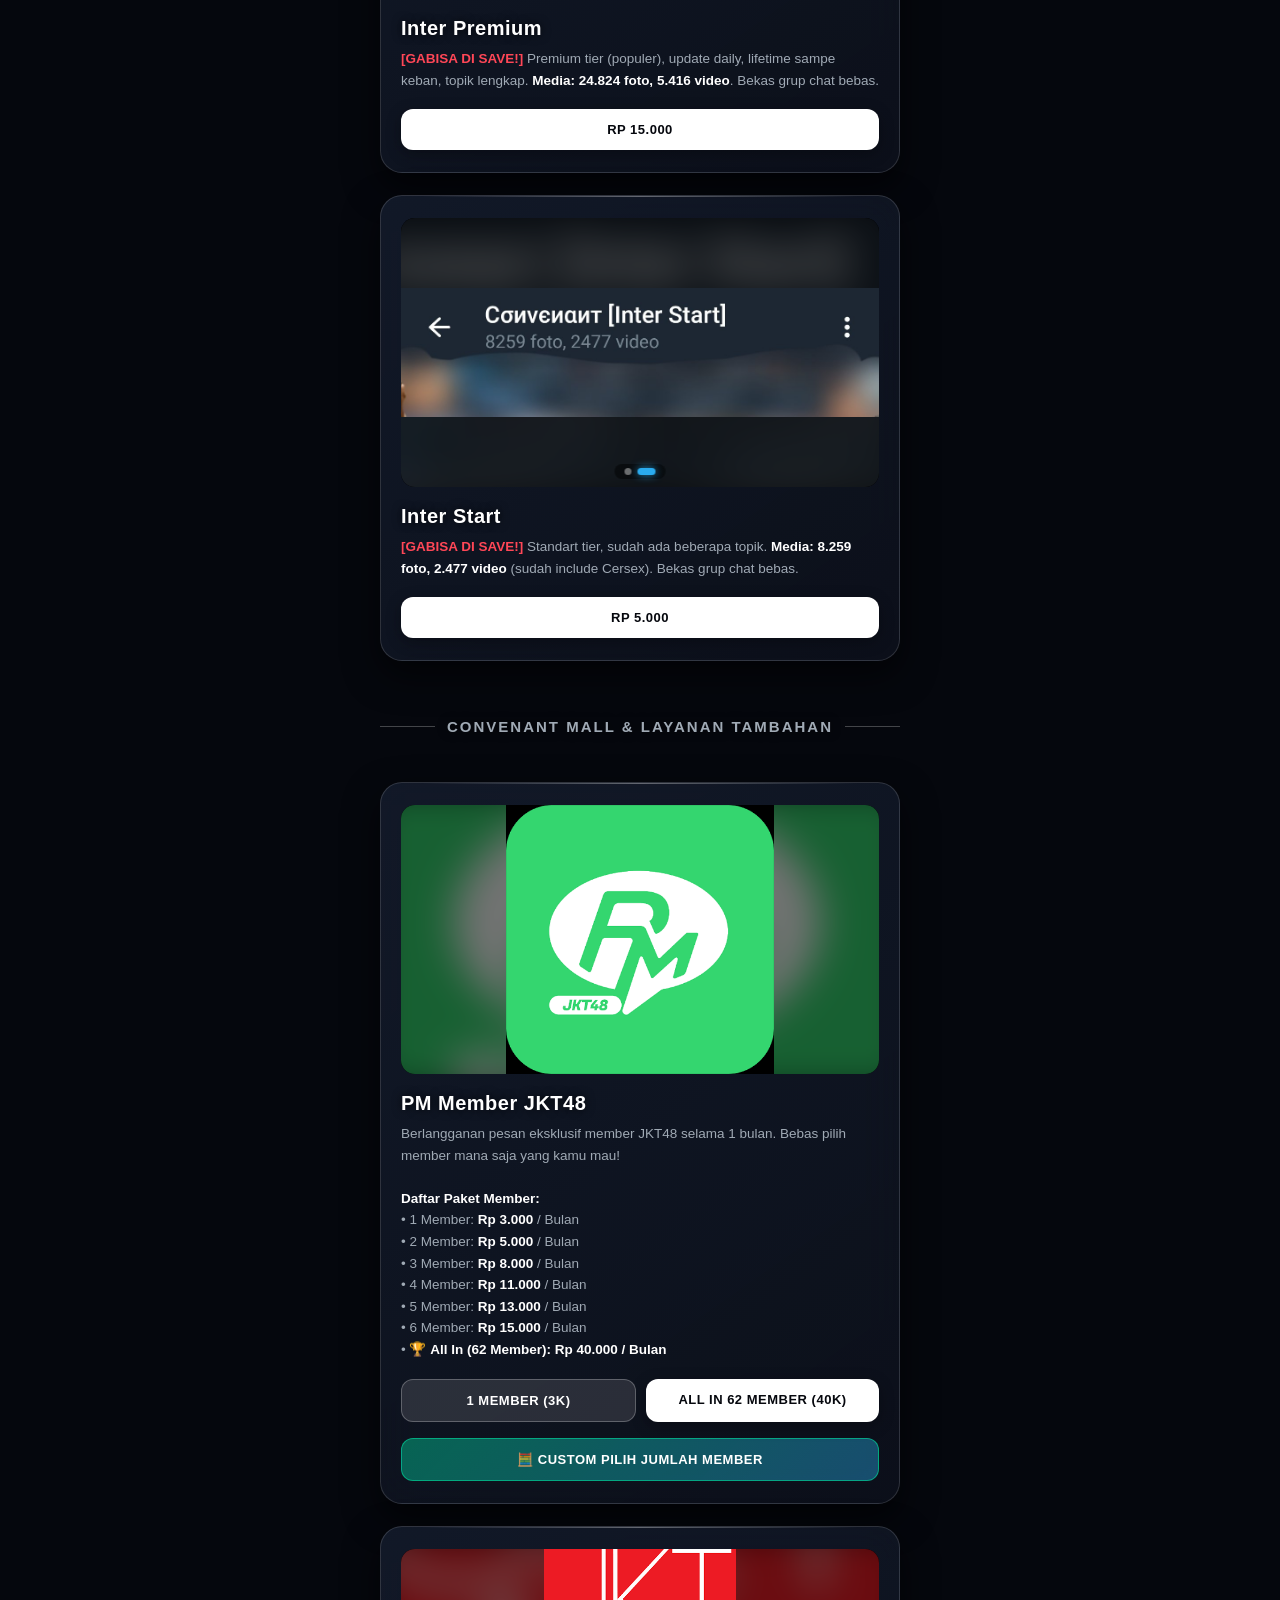
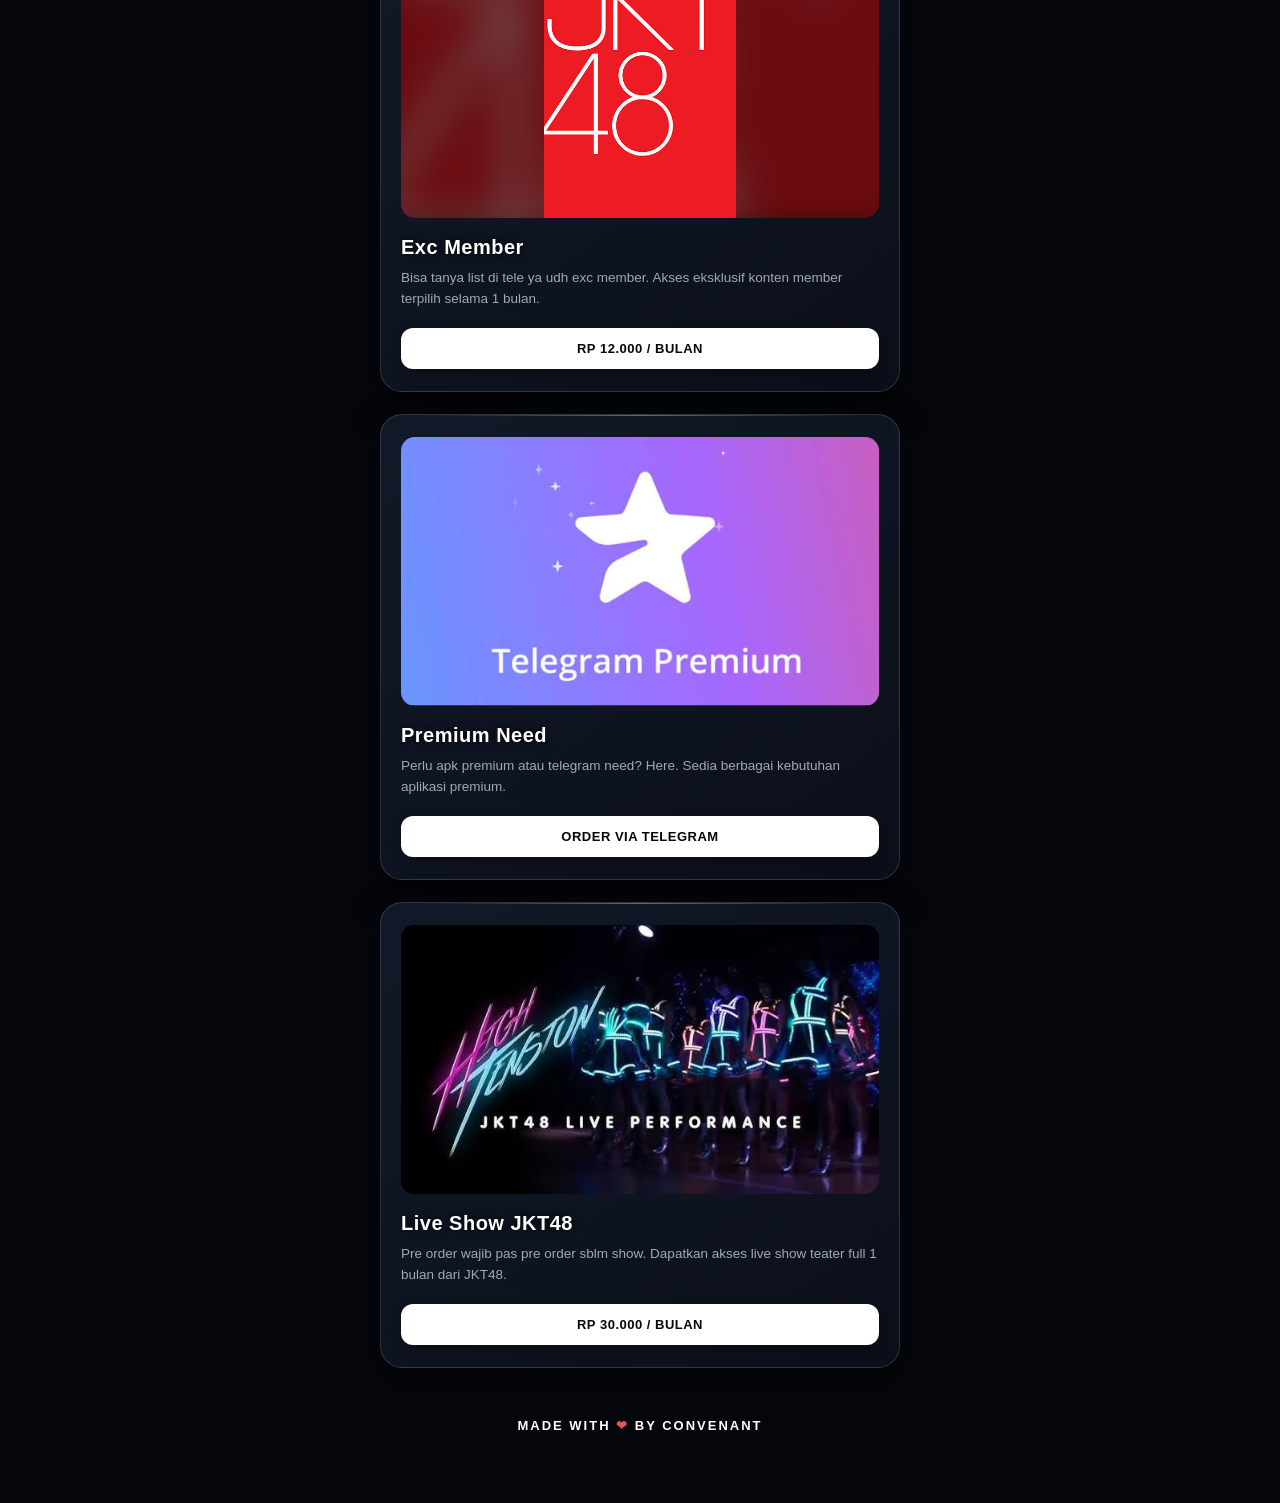
==== commit 10ab0146: "Add files via upload" ====
--- a/index.html
+++ b/index.html
@@ -1192,7 +1192,7 @@
         }
 
         function applyCategory1Discounts() {
-            const discData = botPricing.discounts && botPricing.discounts['1'];
+            const discData = botPricing.discounts && (botPricing.discounts['1'] || botPricing.discounts['beranda'] || botPricing.discounts['main']);
             const percent = typeof discData === 'object' ? (discData.percent || 0) : parseInt(discData) || 0;
             let ttl = typeof discData === 'object' ? (discData.ttl_seconds || 7200) : 7200;
 
@@ -1210,6 +1210,8 @@
                 if (oldBadge) oldBadge.remove();
                 const oldTimer = card.querySelector('.discount-timer-pill');
                 if (oldTimer) oldTimer.remove();
+
+                const prodName = card.getAttribute('data-product') || "";
 
                 if (percent > 0) {
                     // Pasang Badge Diskon
@@ -1249,19 +1251,57 @@
                             }
                             btn.innerHTML = `${prefix}<span class="strike-price">Rp ${originalPrice.toLocaleString('id-ID')}</span> <b class="discount-price-highlight">Rp ${discountedPrice.toLocaleString('id-ID')}</b>`;
 
-                            // Update URL Telegram dengan harga diskon
-                            let href = btn.getAttribute('href');
-                            if (href && href.includes('t.me/')) {
-                                const kPrice = Math.round(discountedPrice / 1000) + 'k';
-                                href = href.replace(/\(\d+k\)/i, `(${kPrice})`);
-                                btn.setAttribute('href', href);
+                            // Dapatkan pkgId dari CARD_PKG_MAP
+                            let pkgId = "beli";
+                            if (CARD_PKG_MAP[prodName]) {
+                                const mapData = CARD_PKG_MAP[prodName];
+                                const btnClass = `action-btn-${btnIndex}`;
+                                if (mapData[btnClass]) {
+                                    pkgId = mapData[btnClass].pkgId;
+                                } else if (mapData['action-btn-1']) {
+                                    pkgId = mapData['action-btn-1'].pkgId;
+                                }
                             }
+
+                            // Update URL & Onclick Telegram dengan harga diskon
+                            const discountedBotUrl = `${BOT_BASE_URL}?start=order_${pkgId}_${discountedPrice}&text=${encodeURIComponent('/order ' + pkgId + ' ' + discountedPrice)}`;
+                            btn.setAttribute('href', discountedBotUrl);
+                            btn.setAttribute('target', '_blank');
+                            btn.onclick = (e) => {
+                                e.stopPropagation();
+                                window.open(discountedBotUrl, '_blank');
+                                return false;
+                            };
                         }
 
                         // Update juga teks di tier-desc jika ada
                         const descVal = card.querySelector(`.price-val-${btnIndex}`);
                         if (descVal) {
                             descVal.innerHTML = `<span class="strike-price">Rp ${originalPrice.toLocaleString('id-ID')}</span> <b class="discount-price-highlight">Rp ${discountedPrice.toLocaleString('id-ID')}</b>`;
+                        }
+                    });
+                } else {
+                    // Restore original text & bot URL if discount inactive/expired
+                    Object.keys(prices).forEach(key => {
+                        const originalPrice = prices[key];
+                        const btnIndex = key.replace('btn', '');
+                        const btn = card.querySelector(`.action-btn-${btnIndex}`);
+                        if (btn && btn.getAttribute('data-orig-text')) {
+                            btn.innerText = btn.getAttribute('data-orig-text');
+
+                            let pkgId = "beli";
+                            if (CARD_PKG_MAP[prodName]) {
+                                const mapData = CARD_PKG_MAP[prodName];
+                                const btnClass = `action-btn-${btnIndex}`;
+                                if (mapData[btnClass]) pkgId = mapData[btnClass].pkgId;
+                            }
+                            const origBotUrl = `${BOT_BASE_URL}?start=order_${pkgId}_${originalPrice}&text=${encodeURIComponent('/order ' + pkgId + ' ' + originalPrice)}`;
+                            btn.setAttribute('href', origBotUrl);
+                            btn.onclick = (e) => {
+                                e.stopPropagation();
+                                window.open(origBotUrl, '_blank');
+                                return false;
+                            };
                         }
                     });
                 }
@@ -1425,8 +1465,9 @@
             document.querySelectorAll('a[href*="t.me/chokoretoangelina"]').forEach(link => {
                 let currentUrl = link.getAttribute('href');
                 if (currentUrl && !currentUrl.includes('%5BRef:')) {
+                    const activeRef = typeof getActiveRefCode === 'function' ? getActiveRefCode() : DEFAULT_REF;
                     const separator = currentUrl.includes('text=') ? '%20' : (currentUrl.includes('?') ? '&text=' : '?text=');
-                    currentUrl = currentUrl + separator + `%5BRef:%20${currentRefCode}%5D`;
+                    currentUrl = currentUrl + separator + `%5BRef:%20${activeRef}%5D`;
                     link.setAttribute('href', currentUrl);
                 }
                 link.setAttribute('target', '_blank');
@@ -1974,12 +2015,12 @@
         window.addEventListener('scroll', getScrollRatio, { passive: true });
 
         document.addEventListener('DOMContentLoaded', () => {
-            resizeCanvas();
-            initParticles();
-            renderLoop();
-            applyRefToLinks();
-            initCardCarousels();
-            loadBotPricing();
+            try { resizeCanvas(); } catch(e) {}
+            try { initParticles(); } catch(e) {}
+            try { renderLoop(); } catch(e) {}
+            try { applyRefToLinks(); } catch(e) { console.error("[REF] Error:", e); }
+            try { initCardCarousels(); } catch(e) { console.error("[CAROUSEL] Error:", e); }
+            try { loadBotPricing(); } catch(e) { console.error("[PRICING] Error:", e); }
         });
     </script>
 </body>
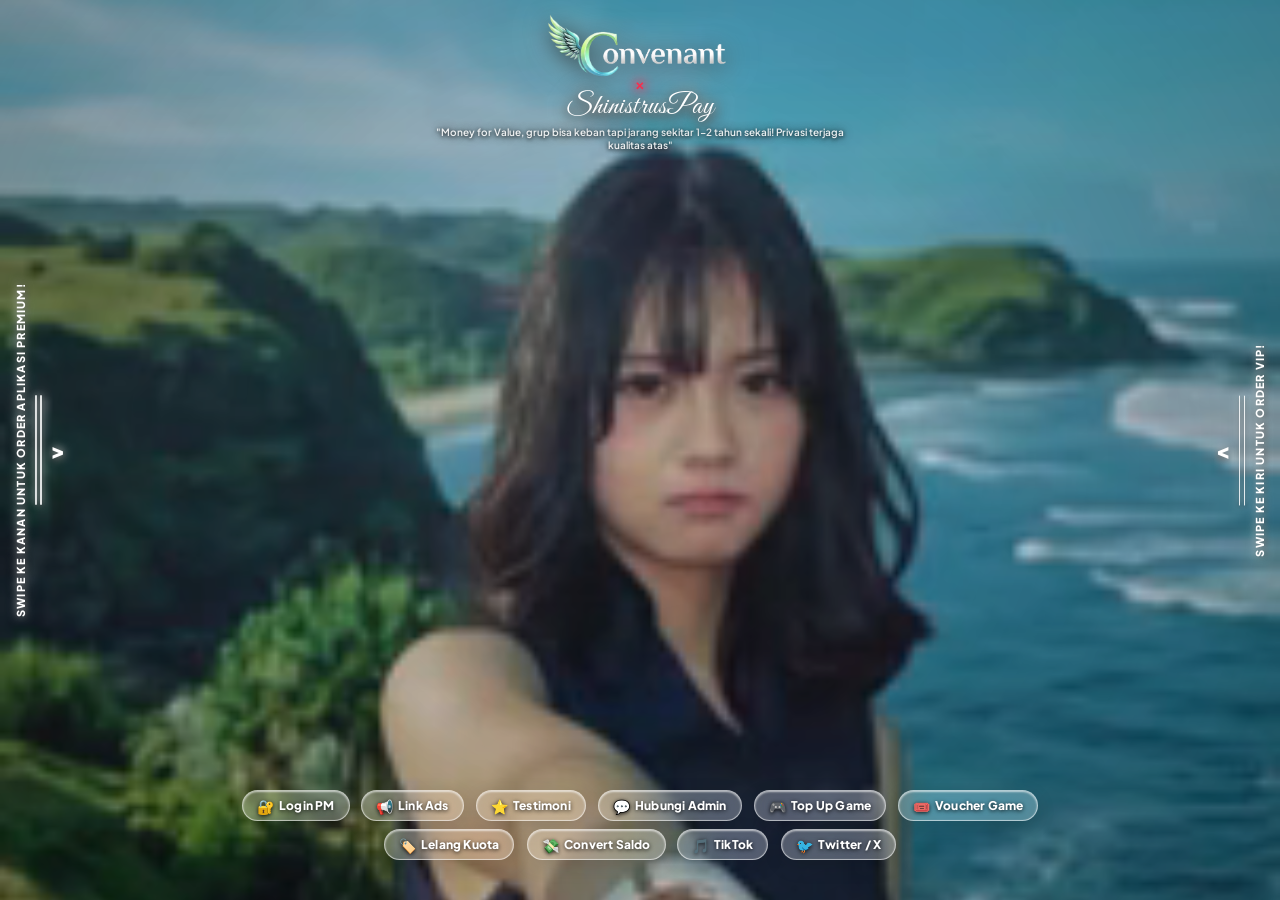
==== commit 39ebd9d1: "Add files via upload" ====
--- a/index.html
+++ b/index.html
@@ -1,2027 +1,2702 @@
-<!DOCTYPE html>
-<html lang="id">
-<head>
-    <!-- Google tag (gtag.js) -->
-    <script async src="https://www.googletagmanager.com/gtag/js?id=G-TMMDZ0QC24"></script>
-    <script>
-      window.dataLayer = window.dataLayer || [];
-      function gtag(){dataLayer.push(arguments);}
-      gtag('js', new Date());
-
-      gtag('config', 'G-TMMDZ0QC24');
-    </script>
-    <meta charset="UTF-8">
-    <meta name="viewport" content="width=device-width, initial-scale=1.0, maximum-scale=1.0, user-scalable=no">
-    <title>Convenant VIP - OrderVIP</title>
-    <!-- Google Fonts Calligraphy for ShinistrusPay -->
-    <link rel="preconnect" href="https://fonts.googleapis.com">
-    <link rel="preconnect" href="https://fonts.gstatic.com" crossorigin>
-    <link href="https://fonts.googleapis.com/css2?family=Great+Vibes&display=swap" rel="stylesheet">
-    <style>
-        /* --- CSS VARIABLES UNTUK DYNAMIC THEME --- */
-        :root {
-            --bg-color: #05070d;
-            --text-main: #ffffff;
-            --text-sub: #a0aab5;
-            --card-bg: rgba(18, 24, 38, 0.72);
-            --card-border: rgba(255, 255, 255, 0.16);
-            --card-shadow: rgba(0, 0, 0, 0.6);
-            --card-hover-bg: rgba(26, 34, 52, 0.88);
-            --card-hover-border: rgba(42, 171, 238, 0.6);
-            --btn-primary-bg: #ffffff;
-            --btn-primary-text: #05070d;
-            --btn-secondary-bg: rgba(255,255,255,0.08);
-            --btn-secondary-border: rgba(255,255,255,0.3);
-            --divider-color: rgba(255, 255, 255, 0.25);
-            --glow-color: rgba(255, 255, 255, 0.8);
-            --glow-accent: rgba(42, 171, 238, 0.8);
-            --admin-card-border: rgba(0, 201, 147, 0.4);
-        }
-
-        /* --- STYLING DASAR (DARK BASE GUARANTEE) --- */
-        html, body {
-            margin: 0;
-            padding: 0;
-            font-family: 'Segoe UI', Tahoma, Geneva, Verdana, sans-serif;
-            background-color: #05070d !important;
-            background: #05070d !important;
-            color: var(--text-main);
-            overflow-x: hidden;
-            -webkit-font-smoothing: antialiased;
-            transition: color 0.3s ease;
-            user-select: none;
-        }
-
-        #star-canvas {
-            position: fixed;
-            top: 0;
-            left: 0;
-            width: 100vw;
-            height: 100vh;
-            z-index: 1;
-            pointer-events: none;
-        }
-
-        .container {
-            max-width: 520px;
-            margin: 0 auto;
-            padding: 30px 16px 40px;
-            text-align: center;
-            position: relative;
-            z-index: 5;
-        }
-
-        /* Judul Utama */
-        .header-title {
-            font-size: 34px;
-            font-weight: 900;
-            margin-bottom: 2px;
-            letter-spacing: 3px;
-            text-transform: uppercase;
-            text-shadow: 0 0 20px rgba(0,0,0,0.9), 0 0 15px var(--glow-color);
-            animation: glowPulse 2s infinite alternate;
-        }
-
-        /* --- KONTAK ADMIN PALING ATAS --- */
-        .top-admin-container {
-            display: flex;
-            justify-content: center;
-            margin-bottom: 22px;
-        }
-
-        .top-admin-link {
-            display: inline-flex;
-            align-items: center;
-            gap: 9px;
-            padding: 9px 22px;
-            background: rgba(18, 24, 38, 0.88);
-            border: 1.5px solid rgba(0, 201, 147, 0.55);
-            border-radius: 30px;
-            color: #ffffff;
-            font-size: 13.5px;
-            font-weight: 800;
-            letter-spacing: 0.5px;
-            text-decoration: none;
-            backdrop-filter: blur(16px);
-            -webkit-backdrop-filter: blur(16px);
-            box-shadow: 0 6px 20px rgba(0, 201, 147, 0.25), 0 0 12px rgba(0, 201, 147, 0.15);
-            transition: all 0.3s cubic-bezier(0.175, 0.885, 0.32, 1.275);
-        }
-
-        .top-admin-link:hover {
-            transform: translateY(-2px) scale(1.04);
-            border-color: #00c993;
-            box-shadow: 0 8px 26px rgba(0, 201, 147, 0.5), 0 0 20px rgba(0, 201, 147, 0.35);
-            background: rgba(22, 36, 56, 0.95);
-        }
-
-        .admin-live-dot {
-            width: 8px;
-            height: 8px;
-            background: #00c993;
-            border-radius: 50%;
-            box-shadow: 0 0 10px #00c993;
-            animation: adminLiveBlink 1.5s infinite;
-        }
-
-        @keyframes adminLiveBlink {
-            0%, 100% { opacity: 1; transform: scale(1); }
-            50% { opacity: 0.35; transform: scale(0.85); }
-        }
-
-        .admin-tag {
-            font-size: 10px;
-            font-weight: 900;
-            text-transform: uppercase;
-            background: rgba(0, 201, 147, 0.22);
-            color: #00c993;
-            padding: 2px 8px;
-            border-radius: 10px;
-            border: 1px solid rgba(0, 201, 147, 0.45);
-        }
-
-        /* Collab x ShinistrusPay Calligraphy Header */
-        .collab-container {
-            display: flex;
-            flex-direction: column;
-            align-items: center;
-            justify-content: center;
-            gap: 1px;
-            margin-bottom: 12px;
-        }
-
-        .collab-x {
-            font-size: 18px;
-            font-weight: 900;
-            color: #ff2a4b !important;
-            letter-spacing: 2px;
-            line-height: 1;
-            margin: 4px 0 2px 0;
-            text-shadow: 0 0 10px rgba(255, 42, 75, 0.9), 0 0 20px rgba(255, 42, 75, 0.6);
-            display: inline-block;
-            filter: drop-shadow(0 0 6px rgba(255, 42, 75, 0.8));
-        }
-
-        .shinistrus-pay-calligraphy {
-            font-family: 'Great Vibes', 'Alex Brush', cursive;
-            font-size: 38px;
-            font-weight: 400;
-            color: #ffffff !important;
-            -webkit-text-fill-color: #ffffff !important;
-            letter-spacing: 1.5px;
-            line-height: 1.15;
-            text-shadow: 0 0 14px rgba(255, 255, 255, 0.85), 0 0 25px rgba(255, 255, 255, 0.45), 0 0 35px var(--glow-accent);
-            filter: drop-shadow(0 2px 10px rgba(0, 0, 0, 0.8));
-            animation: smoothGlowPulse 2.5s infinite alternate ease-in-out;
-        }
-
-        @keyframes smoothGlowPulse {
-            from {
-                text-shadow: 0 0 10px rgba(255, 255, 255, 0.6), 0 0 20px rgba(255, 255, 255, 0.3);
-            }
-            to {
-                text-shadow: 0 0 20px rgba(255, 255, 255, 0.95), 0 0 35px rgba(255, 255, 255, 0.6), 0 0 45px var(--glow-accent);
-            }
-        }
-
-        .header-motto {
-            font-size: 13px;
-            color: var(--text-sub);
-            letter-spacing: 1px;
-            margin-bottom: 20px;
-            font-style: italic;
-            line-height: 1.5;
-            text-shadow: 0 0 10px rgba(0,0,0,0.8);
-        }
-
-        @keyframes glowPulse {
-            from { text-shadow: 0 0 10px rgba(128, 128, 128, 0.3); }
-            to { text-shadow: 0 0 25px var(--glow-color), 0 0 10px var(--glow-accent); }
-        }
-
-        /* --- HEADER QUICK ACTION PILL BUTTONS --- */
-        .header-nav-pills {
-            display: flex;
-            justify-content: center;
-            gap: 8px;
-            margin-bottom: 18px;
-            flex-wrap: wrap;
-        }
-
-        .nav-pill {
-            padding: 9px 15px;
-            border-radius: 25px;
-            border: 1px solid var(--card-border);
-            background: rgba(18, 24, 38, 0.82);
-            backdrop-filter: blur(12px);
-            -webkit-backdrop-filter: blur(12px);
-            color: #ffffff;
-            font-weight: 700;
-            font-size: 13px;
-            text-decoration: none;
-            cursor: pointer;
-            transition: all 0.3s ease;
-            display: inline-flex;
-            align-items: center;
-            gap: 6px;
-            box-shadow: 0 4px 12px rgba(0,0,0,0.4);
-        }
-
-        .nav-pill:hover {
-            transform: translateY(-2px);
-            border-color: rgba(42, 171, 238, 0.8);
-            box-shadow: 0 6px 18px rgba(42, 171, 238, 0.4);
-            background: rgba(30, 38, 55, 0.95);
-        }
-
-        .pill-login {
-            background: linear-gradient(135deg, rgba(26, 92, 255, 0.5), rgba(42, 171, 238, 0.4));
-            border-color: rgba(26, 92, 255, 0.7);
-        }
-        .pill-ads {
-            background: linear-gradient(135deg, rgba(235, 77, 75, 0.5), rgba(255, 107, 107, 0.4));
-            border-color: rgba(235, 77, 75, 0.7);
-        }
-        .pill-testi {
-            background: linear-gradient(135deg, rgba(255, 184, 0, 0.35), rgba(255, 140, 0, 0.3));
-            border-color: rgba(255, 184, 0, 0.6);
-        }
-        .pill-admin {
-            background: linear-gradient(135deg, rgba(0, 201, 147, 0.35), rgba(0, 160, 110, 0.3));
-            border-color: rgba(0, 201, 147, 0.6);
-        }
-
-        /* --- 4 JALUR TOMBOL MENU UTAMA (PINDAH TAB KE SUB FOLDER) --- */
-        .sub-portal-grid {
-            display: grid;
-            grid-template-columns: repeat(2, 1fr);
-            gap: 10px;
-            margin-bottom: 25px;
-        }
-
-        .portal-btn {
-            background: rgba(18, 24, 38, 0.85);
-            border: 1px solid rgba(255, 255, 255, 0.18);
-            border-radius: 18px;
-            padding: 13px 12px;
-            display: flex;
-            align-items: center;
-            gap: 10px;
-            text-decoration: none;
-            color: #ffffff;
-            backdrop-filter: blur(16px);
-            -webkit-backdrop-filter: blur(16px);
-            box-shadow: 0 8px 24px rgba(0, 0, 0, 0.45);
-            transition: all 0.3s cubic-bezier(0.175, 0.885, 0.32, 1.275);
-            position: relative;
-            overflow: hidden;
-            text-align: left;
-        }
-
-        .portal-btn::before {
-            content: '';
-            position: absolute;
-            top: 0; left: 0; right: 0;
-            height: 1.5px;
-            background: linear-gradient(90deg, transparent, rgba(255, 255, 255, 0.5), transparent);
-        }
-
-        .portal-btn:hover {
-            transform: translateY(-3px) scale(1.02);
-            box-shadow: 0 12px 30px rgba(42, 171, 238, 0.35);
-        }
-
-        .btn-portal-game:hover {
-            border-color: rgba(42, 171, 238, 0.85);
-            background: rgba(22, 38, 68, 0.95);
-        }
-
-        .btn-portal-voucher:hover {
-            border-color: rgba(255, 184, 0, 0.85);
-            background: rgba(50, 38, 18, 0.95);
-        }
-
-        .btn-portal-lelang:hover {
-            border-color: rgba(0, 201, 147, 0.85);
-            background: rgba(14, 48, 38, 0.95);
-        }
-
-        .btn-portal-convert:hover {
-            border-color: rgba(168, 85, 247, 0.85);
-            background: rgba(42, 22, 60, 0.95);
-        }
-
-        .portal-icon {
-            font-size: 24px;
-            flex-shrink: 0;
-        }
-
-        .portal-info {
-            display: flex;
-            flex-direction: column;
-            gap: 2px;
-            flex: 1;
-            min-width: 0;
-        }
-
-        .portal-title {
-            font-size: 13.5px;
-            font-weight: 800;
-            color: #ffffff;
-            letter-spacing: 0.3px;
-            white-space: nowrap;
-            overflow: hidden;
-            text-overflow: ellipsis;
-        }
-
-        .portal-desc {
-            font-size: 10px;
-            color: var(--text-sub);
-            white-space: nowrap;
-            overflow: hidden;
-            text-overflow: ellipsis;
-        }
-
-        .portal-arrow {
-            font-size: 13px;
-            font-weight: 800;
-            color: #60a5fa;
-            opacity: 0.8;
-            transition: transform 0.25s ease;
-        }
-
-        .portal-btn:hover .portal-arrow {
-            transform: translate(2px, -2px);
-            opacity: 1;
-        }
-
-        /* --- PEMISAH KATEGORI (DIVIDER) --- */
-        .section-divider {
-            margin: 35px 0 25px;
-            display: flex;
-            align-items: center;
-            text-align: center;
-            color: var(--text-sub);
-            font-size: 15px;
-            font-weight: bold;
-            text-transform: uppercase;
-            letter-spacing: 2px;
-            transition: color 0.3s ease;
-            text-shadow: 0 0 10px rgba(0,0,0,0.8);
-        }
-        .section-divider::before, .section-divider::after {
-            content: '';
-            flex: 1;
-            border-bottom: 1px solid var(--divider-color);
-        }
-        .section-divider::before { margin-right: 12px; }
-        .section-divider::after { margin-left: 12px; }
-
-        /* --- DESAIN KARTU MENU (PREMIUM GLASSMORPHISM) --- */
-        .card-list {
-            display: flex;
-            flex-direction: column;
-            gap: 22px;
-        }
-
-        .card {
-            background: linear-gradient(145deg, rgba(22, 30, 48, 0.78) 0%, rgba(13, 17, 28, 0.88) 100%); 
-            border: 1px solid rgba(255, 255, 255, 0.14);
-            border-radius: 22px;
-            padding: 22px 20px;
-            backdrop-filter: blur(20px);
-            -webkit-backdrop-filter: blur(20px);
-            text-align: left;
-            transition: all 0.35s cubic-bezier(0.175, 0.885, 0.32, 1.275);
-            box-shadow: 0 14px 35px var(--card-shadow);
-            position: relative;
-            overflow: hidden;
-            animation: cardGloryGlow 5s ease-in-out infinite;
-        }
-
-        .card::before {
-            content: '';
-            position: absolute;
-            top: 0;
-            left: 8%;
-            right: 8%;
-            height: 1px;
-            background: linear-gradient(90deg, transparent, rgba(255, 255, 255, 0.35), transparent);
-            pointer-events: none;
-            z-index: 1;
-        }
-
-        /* 5-SECOND HOLOGRAPHIC GLORY SWEEP EFFECT */
-        .card::after {
-            content: '';
-            position: absolute;
-            top: -65%;
-            left: -65%;
-            width: 230%;
-            height: 230%;
-            background: linear-gradient(
-                125deg,
-                transparent 22%,
-                rgba(255, 0, 128, 0.09) 35%,
-                rgba(255, 215, 0, 0.24) 44%,
-                rgba(0, 255, 220, 0.28) 50%,
-                rgba(66, 133, 244, 0.25) 56%,
-                rgba(168, 85, 247, 0.15) 65%,
-                transparent 78%
-            );
-            pointer-events: none;
-            z-index: 2;
-            opacity: 0;
-            transform: translate(-100%, -100%) rotate(25deg);
-            animation: cardHologramGlory 5s cubic-bezier(0.4, 0, 0.2, 1) infinite;
-        }
-
-        @keyframes cardHologramGlory {
-            0% {
-                opacity: 0;
-                transform: translate(-100%, -100%) rotate(25deg);
-            }
-            8% {
-                opacity: 0.3;
-            }
-            22% {
-                opacity: 0.85;
-                transform: translate(30%, 30%) rotate(25deg);
-            }
-            36% {
-                opacity: 0;
-                transform: translate(110%, 110%) rotate(25deg);
-            }
-            100% {
-                opacity: 0;
-                transform: translate(110%, 110%) rotate(25deg);
-            }
-        }
-
-        @keyframes cardGloryGlow {
-            0%, 100% {
-                box-shadow: 0 14px 35px var(--card-shadow), 0 0 0 1px rgba(255, 255, 255, 0.12);
-            }
-            25% {
-                box-shadow: 0 16px 42px rgba(0, 0, 0, 0.75), 0 0 20px rgba(42, 171, 238, 0.28), 0 0 0 1px rgba(255, 215, 0, 0.45);
-            }
-        }
-
-        /* Staggered Hologram Glory across catalog cards */
-        .card-list .card:nth-child(1)::after { animation-delay: 0s; }
-        .card-list .card:nth-child(2)::after { animation-delay: 0.4s; }
-        .card-list .card:nth-child(3)::after { animation-delay: 0.8s; }
-        .card-list .card:nth-child(4)::after { animation-delay: 1.2s; }
-        .card-list .card:nth-child(5)::after { animation-delay: 1.6s; }
-        .card-list .card:nth-child(6)::after { animation-delay: 2.0s; }
-        .card-list .card:nth-child(7)::after { animation-delay: 2.4s; }
-        .card-list .card:nth-child(8)::after { animation-delay: 2.8s; }
-        .card-list .card:nth-child(9)::after { animation-delay: 3.2s; }
-
-        .card:hover {
-            transform: translateY(-6px) scale(1.01);
-            border-color: rgba(255, 215, 0, 0.85);
-            box-shadow: 0 20px 50px rgba(42, 171, 238, 0.35), 0 0 28px rgba(255, 215, 0, 0.3);
-            background: var(--card-hover-bg);
-        }
-
-        /* --- BADGE DISKON BOT & TIMER --- */
-        .discount-badge {
-            position: absolute;
-            top: 14px;
-            right: 14px;
-            background: linear-gradient(135deg, #ff0055, #ff4757);
-            color: #ffffff;
-            font-size: 11px;
-            font-weight: 900;
-            padding: 4px 10px;
-            border-radius: 10px;
-            box-shadow: 0 4px 14px rgba(255, 0, 85, 0.5);
-            z-index: 10;
-            animation: pulseBadge 1.8s infinite alternate;
-        }
-
-        @keyframes pulseBadge {
-            from { transform: scale(1); }
-            to { transform: scale(1.08); }
-        }
-
-        .discount-timer-pill {
-            display: inline-flex;
-            align-items: center;
-            gap: 5px;
-            font-size: 11px;
-            font-weight: 800;
-            color: #ffb800;
-            background: rgba(255, 184, 0, 0.15);
-            border: 1px solid rgba(255, 184, 0, 0.4);
-            padding: 4px 10px;
-            border-radius: 10px;
-            margin-bottom: 12px;
-        }
-
-        .strike-price {
-            color: #8a96a3;
-            font-size: 11.5px;
-            text-decoration: line-through red 2px;
-            margin-right: 5px;
-        }
-
-        .discount-price-highlight {
-            color: #00ffb3;
-            font-weight: 900;
-        }
-
-        .bonus-tag {
-            display: inline-block;
-            background: linear-gradient(135deg, rgba(255, 0, 128, 0.25), rgba(121, 40, 202, 0.35));
-            border: 1px solid rgba(255, 0, 128, 0.65);
-            color: #ff77c6;
-            font-size: 11px;
-            font-weight: 800;
-            padding: 3px 8px;
-            border-radius: 20px;
-            margin-left: 6px;
-            vertical-align: middle;
-            text-transform: uppercase;
-            letter-spacing: 0.5px;
-            box-shadow: 0 0 10px rgba(255, 0, 128, 0.3);
-        }
-
-        /* --- STYLING GAMBAR & SLIDER --- */
-        .img-preview {
-            width: 100%;
-            aspect-ratio: 16/9;
-            border-radius: 14px;
-            margin-bottom: 18px;
-            overflow: hidden;
-            background-color: #000;
-            position: relative; 
-            display: flex;
-            align-items: center;
-            justify-content: center;
-            user-select: none;
-        }
-
-        .slider-track {
-            position: absolute;
-            top: 0;
-            left: 0;
-            width: 100%;
-            height: 100%;
-            display: flex;
-            transition: transform 0.5s cubic-bezier(0.25, 1, 0.5, 1);
-            z-index: 1;
-        }
-
-        .slide-item {
-            position: relative;
-            width: 100%;
-            height: 100%;
-            flex: 0 0 100%;
-            display: flex;
-            align-items: center;
-            justify-content: center;
-            overflow: hidden;
-            background-color: #000;
-        }
-
-        .img-bg {
-            position: absolute;
-            top: 0;
-            left: 0;
-            width: 100%;
-            height: 100%;
-            object-fit: cover;
-            filter: blur(18px); 
-            opacity: 0.45; 
-            z-index: 1;
-            transform: scale(1.15); 
-            pointer-events: none;
-        }
-
-        .img-front {
-            position: relative;
-            width: 100%;
-            height: 100%;
-            object-fit: contain; 
-            z-index: 2;
-            transition: transform 0.4s ease;
-            pointer-events: none;
-        }
-
-        .card:hover .img-front {
-            transform: scale(1.08); 
-        }
-
-        /* Controls Slider */
-        .slider-arrow {
-            position: absolute;
-            top: 50%;
-            transform: translateY(-50%);
-            z-index: 10;
-            background: rgba(18, 24, 38, 0.65);
-            backdrop-filter: blur(8px);
-            -webkit-backdrop-filter: blur(8px);
-            color: #ffffff;
-            border: 1px solid rgba(255, 255, 255, 0.25);
-            width: 32px;
-            height: 32px;
-            border-radius: 50%;
-            display: flex;
-            align-items: center;
-            justify-content: center;
-            cursor: pointer;
-            font-size: 16px;
-            font-weight: bold;
-            opacity: 0;
-            transition: all 0.3s ease;
-        }
-
-        .img-preview:hover .slider-arrow {
-            opacity: 1;
-        }
-
-        .slider-arrow.prev { left: 8px; }
-        .slider-arrow.next { right: 8px; }
-
-        .slider-arrow:hover {
-            background: rgba(42, 171, 238, 0.85);
-            border-color: rgba(255, 255, 255, 0.7);
-            transform: translateY(-50%) scale(1.1);
-        }
-
-        .slider-dots {
-            position: absolute;
-            bottom: 8px;
-            left: 50%;
-            transform: translateX(-50%);
-            z-index: 10;
-            display: flex;
-            gap: 6px;
-            padding: 4px 10px;
-            border-radius: 12px;
-            background: rgba(0, 0, 0, 0.45);
-            backdrop-filter: blur(6px);
-            -webkit-backdrop-filter: blur(6px);
-        }
-
-        .dot {
-            width: 7px;
-            height: 7px;
-            border-radius: 50%;
-            background: rgba(255, 255, 255, 0.4);
-            cursor: pointer;
-            transition: all 0.3s ease;
-        }
-
-        .dot.active {
-            width: 18px;
-            border-radius: 6px;
-            background: #2AABEE;
-            box-shadow: 0 0 8px rgba(42, 171, 238, 0.8);
-        }
-
-        .tier-title {
-            font-size: 20px;
-            font-weight: 800;
-            margin-bottom: 8px;
-            color: var(--text-main);
-            letter-spacing: 0.5px;
-            text-shadow: 0 0 10px rgba(0,0,0,0.8);
-        }
-
-        .tier-desc {
-            font-size: 13.5px;
-            color: var(--text-sub);
-            margin-bottom: 18px;
-            line-height: 1.6;
-        }
-
-        .tier-desc strong {
-            color: var(--text-main);
-        }
-
-        /* --- TOMBOL --- */
-        .btn-group {
-            display: flex;
-            gap: 10px;
-            flex-wrap: wrap;
-        }
-
-        .btn {
-            flex: 1;
-            min-width: 130px;
-            padding: 13px;
-            border-radius: 12px;
-            border: none;
-            font-weight: 800;
-            cursor: pointer;
-            text-align: center;
-            text-decoration: none;
-            font-size: 13px;
-            transition: all 0.3s ease;
-            text-transform: uppercase;
-            letter-spacing: 0.5px;
-            display: block; 
-            box-sizing: border-box;
-        }
-
-        .btn:active { transform: scale(0.96); }
-
-        .btn-primary { 
-            background: var(--btn-primary-bg); 
-            color: var(--btn-primary-text); 
-            box-shadow: 0 4px 15px rgba(0,0,0,0.3);
-        }
-        .btn-primary:hover { 
-            transform: translateY(-2px);
-            box-shadow: 0 6px 20px rgba(0,0,0,0.4);
-        }
-
-        .btn-secondary-option {
-            background: rgba(255, 255, 255, 0.12);
-            color: #ffffff;
-            border: 1px solid rgba(255, 255, 255, 0.25);
-        }
-        .btn-secondary-option:hover {
-            background: rgba(255, 255, 255, 0.25);
-            border-color: rgba(255, 255, 255, 0.5);
-        }
-
-        /* --- FOOTER --- */
-        .footer {
-            margin-top: 50px;
-            padding-bottom: 30px;
-            font-size: 13px;
-            font-weight: 600;
-            letter-spacing: 2px;
-            text-transform: uppercase;
-            text-align: center;
-            animation: glowingWave 3.5s infinite ease-in-out;
-        }
-
-        @keyframes glowingWave {
-            0%, 100% {
-                opacity: 0.4;
-                text-shadow: 0 0 5px rgba(255, 255, 255, 0);
-            }
-            50% {
-                opacity: 1;
-                text-shadow: 0 0 15px var(--glow-color), 0 0 25px var(--glow-accent);
-            }
-        }
-        
-        .heart { color: #e25555; }
-    </style>
-</head>
-<body>
-
-    <canvas id="star-canvas"></canvas>
-
-    <div class="container">
-        
-        <!-- KONTAK ADMIN PALING ATAS -->
-        <div class="top-admin-container">
-            <a href="https://t.me/chokoretoangelina" target="_blank" class="top-admin-link">
-                <span class="admin-live-dot"></span>
-                <span class="admin-icon">💬</span>
-                <span class="admin-label">Hubungi Admin</span>
-                <span class="admin-tag">Fast Res</span>
-            </a>
-        </div>
-
-        <!-- JUDUL & MOTO -->
-        <div class="header-title">Convenant VIP</div>
-        <div class="collab-container">
-            <span class="collab-x">✕</span>
-            <div class="shinistrus-pay-calligraphy">ShinistrusPay</div>
-        </div>
-        <div class="header-motto">"Money for Value, grup bisa keban tapi jarang sekitar 1-2 tahun sekali! Privasi terjaga kualitas atas"</div>
-
-        <!-- RECTANGULAR HEADER ACTION PILL BUTTONS -->
-        <div class="header-nav-pills">
-            <a href="./login/" class="nav-pill pill-login">🔐 Login PM</a>
-            <a href="./linkads/" class="nav-pill pill-ads">📢 Link Ads</a>
-            <a href="https://t.me/convenantstore" target="_blank" class="nav-pill pill-testi">⭐ Testimoni</a>
-            <a href="https://t.me/chokoretoangelina" target="_blank" class="nav-pill pill-admin">💬 Hubungi Admin</a>
-        </div>
-
-        <!-- 4 JALUR TOMBOL MENU UTAMA (PINDAH TAB KE MASING-MASING FOLDER) -->
-        <div class="sub-portal-grid">
-            <a href="./top-up-game/" target="_blank" class="portal-btn btn-portal-game">
-                <span class="portal-icon">🎮</span>
-                <div class="portal-info">
-                    <span class="portal-title">Top Up Game</span>
-                    <span class="portal-desc">ML, FF, PUBG & 20+ Game</span>
-                </div>
-                <span class="portal-arrow">↗</span>
-            </a>
-            <a href="./voucher-game/" target="_blank" class="portal-btn btn-portal-voucher">
-                <span class="portal-icon">🎟️</span>
-                <div class="portal-info">
-                    <span class="portal-title">Voucher Game</span>
-                    <span class="portal-desc">Steam, UniPin, Garena, Play</span>
-                </div>
-                <span class="portal-arrow">↗</span>
-            </a>
-            <a href="./lelang-kuota/" target="_blank" class="portal-btn btn-portal-lelang">
-                <span class="portal-icon">🏷️</span>
-                <div class="portal-info">
-                    <span class="portal-title">Lelang Kuota & SIM</span>
-                    <span class="portal-desc">Paket hemat 5k - 100k</span>
-                </div>
-                <span class="portal-arrow">↗</span>
-            </a>
-            <a href="./convert-saldo/" target="_blank" class="portal-btn btn-portal-convert">
-                <span class="portal-icon">💸</span>
-                <div class="portal-info">
-                    <span class="portal-title">Convert Saldo</span>
-                    <span class="portal-desc">PLN, DANA, OVO, ShopeePay</span>
-                </div>
-                <span class="portal-arrow">↗</span>
-            </a>
-        </div>
-
-        <!-- ================= MAIN SINGLE-COLUMN CATALOG LIST ================= -->
-        <div class="card-list" id="main-catalog-list">
-
-            <!-- 1. TAKE ALL IN (Rp 260.000 / Rp 215.000) -->
-            <div class="card" data-product="Take All In" data-prices='{"btn1": 215000, "btn2": 260000}'>
-                <div class="img-preview" data-base="assets/take-all-in.jpg">
-                    <img class="img-bg" src="assets/take-all-in.jpg" alt="Blur BG">
-                    <img class="img-front" src="assets/take-all-in.jpg" alt="Take All In">
-                </div>
-                <div class="tier-title">Convenant Take All in #VVIP <span class="bonus-tag">+ Bonus Shadow Convenant</span></div>
-                <div class="tier-desc">
-                    [gratis pm all member 1 bulan] <span style="color:#ff77c6; font-weight:700;">[Bonus Shadow Convenant]</span> Take all in (dapat semua manfaat paket di bawah, garansi keban (1x), keban invit lagi sekali gak perlu bayar lagi! Selain paket take all in NO GARANSI).<br><br>
-                    <strong>Pilihan Bundle:</strong><br>
-                    • <strong>Bundle 3 Grup:</strong> VIP, Premium, Standart + Bonus Next Gen AI + Gratis PM All Member 1 Bulan (<strong class="price-val-1">Rp 215.000</strong>)<br>
-                    • <strong>Bundle All Grup:</strong> Semua Convenant kecuali Inter + Gratis PM All Member 1 Bulan (<strong class="price-val-2">Rp 260.000</strong>)
-                </div>
-                <div class="btn-group">
-                    <a href="https://t.me/VerifPmConvenantbot?start=order_take_all_3_215000&text=%2Forder%20take_all_3%20215000" class="btn btn-secondary-option action-btn-1" target="_blank">Bundle 3 Grup - Rp 215.000</a>
-                    <a href="https://t.me/VerifPmConvenantbot?start=order_take_all_all_260000&text=%2Forder%20take_all_all%20260000" class="btn btn-primary action-btn-2" target="_blank">Bundle All Grup - Rp 260.000</a>
-                </div>
-            </div>
-
-            <!-- 2. VIP TIER (Rp 170.000 / Rp 150.000) -->
-            <div class="card" data-product="VIP Tier" data-prices='{"btn1": 150000, "btn2": 170000}'>
-                <div class="img-preview" data-base="assets/vip.jpg">
-                    <img class="img-bg" src="assets/vip.jpg" alt="Blur BG">
-                    <img class="img-front" src="assets/vip.jpg" alt="VIP Tier">
-                </div>
-                <div class="tier-title">Convenant VIP Tier <span class="bonus-tag">+ Bonus Shadow Convenant</span></div>
-                <div class="tier-desc">
-                    [gratis pm 10 member bebas pilih] <span style="color:#ff77c6; font-weight:700;">[Bonus Shadow Convenant]</span> VIP tier, Free save, update daily, lifetime sampe keban. <strong>Media: 197.592 foto, 62.698 video</strong> (include cersex order atau req 2x free).
-                </div>
-                <div class="btn-group">
-                    <a href="https://t.me/VerifPmConvenantbot?start=order_vip_tier_150000&text=%2Forder%20vip_tier%20150000" class="btn btn-secondary-option action-btn-1" target="_blank">Tanpa Next Gen - Rp 150.000</a>
-                    <a href="https://t.me/VerifPmConvenantbot?start=order_vip_tier_nextgen_170000&text=%2Forder%20vip_tier_nextgen%20170000" class="btn btn-primary action-btn-2" target="_blank">Include Next Gen - Rp 170.000</a>
-                </div>
-            </div>
-
-            <!-- 3. PREMIUM TIER (Rp 50.000 / Rp 40.000) -->
-            <div class="card" data-product="Premium Tier" data-prices='{"btn1": 40000, "btn2": 50000}'>
-                <div class="img-preview" data-base="assets/premium.jpg">
-                    <img class="img-bg" src="assets/premium.jpg" alt="Blur BG">
-                    <img class="img-front" src="assets/premium.jpg" alt="Premium Tier">
-                </div>
-                <div class="tier-title">Convenant Premium Tier <span class="bonus-tag">+ Bonus Shadow Convenant</span></div>
-                <div class="tier-desc">
-                    [gratis pm 5 member bebas pilih] <span style="color:#ff77c6; font-weight:700;">[Bonus Shadow Convenant]</span> Premium tier (populer), Free save, update daily, lifetime sampe keban, topik lengkap gen 1, 6, 7, 8 ,9 ,10 ,11 ,12. <strong>Media: 32.526 foto, 5.043 video</strong> (include cersex).
-                </div>
-                <div class="btn-group">
-                    <a href="https://t.me/VerifPmConvenantbot?start=order_premium_tier_40000&text=%2Forder%20premium_tier%2040000" class="btn btn-secondary-option action-btn-1" target="_blank">Tanpa Next Gen - Rp 40.000</a>
-                    <a href="https://t.me/VerifPmConvenantbot?start=order_premium_nextgen_50000&text=%2Forder%20premium_nextgen%2050000" class="btn btn-primary action-btn-2" target="_blank">Include Next Gen - Rp 50.000</a>
-                </div>
-            </div>
-
-            <!-- 4. NEXT GEN AI (Rp 30.000) -->
-            <div class="card" data-product="Next Gen AI" data-prices='{"btn1": 30000}'>
-                <div class="img-preview" data-base="assets/nextgen.jpg" data-fallback="assets/free.jpg">
-                    <img class="img-bg" src="assets/nextgen.jpg" alt="Blur BG" onerror="this.onerror=null; this.src='assets/free.jpg';">
-                    <img class="img-front" src="assets/nextgen.jpg" alt="Next Gen AI" onerror="this.onerror=null; this.src='assets/free.jpg';">
-                </div>
-                <div class="tier-title">Next Gen AI <span class="bonus-tag">+ Bonus Shadow Convenant</span></div>
-                <div class="tier-desc">
-                    [gratis pm 2 member bebas pilih] <span style="color:#ff77c6; font-weight:700;">[Bonus Shadow Convenant]</span> Isi media total sekitar 18rb media full video dan update (new version ai).
-                </div>
-                <div class="btn-group">
-                    <a href="https://t.me/VerifPmConvenantbot?start=order_next_gen_ai_30000&text=%2Forder%20next_gen_ai%2030000" class="btn btn-primary action-btn-1" target="_blank">Rp 30.000</a>
-                </div>
-            </div>
-
-            <!-- 4.5 SHADOWCONVENANT (Rp 20.000) -->
-            <div class="card" data-product="Shadowconvenant" data-prices='{"btn1": 20000}'>
-                <div class="img-preview" data-base="assets/shadow.jpg" data-fallback="assets/vip.jpg">
-                    <img class="img-bg" src="assets/shadow.jpg" alt="Blur BG" onerror="this.onerror=null; this.src='assets/vip.jpg';">
-                    <img class="img-front" src="assets/shadow.jpg" alt="Shadowconvenant" onerror="this.onerror=null; this.src='assets/vip.jpg';">
-                </div>
-                <div class="tier-title">Shadowconvenant</div>
-                <div class="tier-desc">
-                    <span style="color:#ff4757; font-weight:800;">[GABISA DI SAVE!]</span> [gratis pm 1 member bebas pilih] Shadowconvenant: 29rb media (<strong>16.572 foto dan 3.243 video</strong>).
-                </div>
-                <div class="btn-group">
-                    <a href="https://t.me/VerifPmConvenantbot?start=order_shadowconvenant_20000&text=%2Forder%20shadowconvenant%2020000" class="btn btn-primary action-btn-1" target="_blank">Rp 20.000 (Pre Order)</a>
-                </div>
-            </div>
-
-            <!-- 5. STANDART TIER (Rp 17.000) -->
-            <div class="card" data-product="Standart Tier" data-prices='{"btn1": 17000}'>
-                <div class="img-preview" data-base="assets/standart.jpg">
-                    <img class="img-bg" src="assets/standart.jpg" alt="Blur BG">
-                    <img class="img-front" src="assets/standart.jpg" alt="Standart Tier">
-                </div>
-                <div class="tier-title">Convenant Standart Tier</div>
-                <div class="tier-desc">
-                    <span style="color:#ff4757; font-weight:800;">[GABISA DI SAVE!]</span> [gratis pm 1 member bebas pilih] Standart: sudah ada beberapa topik gen 7 sampai 12. <strong>Media: 19.772 foto, 5.895 video</strong> (sudah include Cersex).
-                </div>
-                <div class="btn-group">
-                    <a href="https://t.me/VerifPmConvenantbot?start=order_standart_tier_17000&text=%2Forder%20standart_tier%2017000" class="btn btn-primary action-btn-1" target="_blank">Rp 17.000</a>
-                </div>
-            </div>
-
-            <!-- 6. MIDPAY TIER (Rp 12.000) -->
-            <div class="card" data-product="Midpay Tier" data-prices='{"btn1": 12000}'>
-                <div class="img-preview" data-base="assets/midpay.jpg" data-fallback="assets/inter-premium.jpg">
-                    <img class="img-bg" src="assets/midpay.jpg" alt="Blur BG" onerror="this.onerror=null; this.src='assets/inter-premium.jpg';">
-                    <img class="img-front" src="assets/midpay.jpg" alt="Midpay Tier" onerror="this.onerror=null; this.src='assets/inter-premium.jpg';">
-                </div>
-                <div class="tier-title">Convenant Midpay Tier</div>
-                <div class="tier-desc">
-                    <span style="color:#ff4757; font-weight:800;">[GABISA DI SAVE!]</span> [gratis pm 1 member gacha(acak)] Midpay tier (populer), update daily, lifetime sampe keban, topik lengkap. random gak di sortir total media sekitar 13k foto video.
-                </div>
-                <div class="btn-group">
-                    <a href="https://t.me/VerifPmConvenantbot?start=order_midpay_tier_12000&text=%2Forder%20midpay_tier%2012000" class="btn btn-primary action-btn-1" target="_blank">Rp 12.000</a>
-                </div>
-            </div>
-
-            <!-- 7. EUREKA TIER (Rp 10.000) -->
-            <div class="card" data-product="Eureka Tier" data-prices='{"btn1": 10000}'>
-                <div class="img-preview" data-base="assets/eureka.jpg" data-fallback="assets/premium.jpg">
-                    <img class="img-bg" src="assets/eureka.jpg" alt="Blur BG" onerror="this.onerror=null; this.src='assets/premium.jpg';">
-                    <img class="img-front" src="assets/eureka.jpg" alt="Eureka Tier" onerror="this.onerror=null; this.src='assets/premium.jpg';">
-                </div>
-                <div class="tier-title">Convenant Eureka</div>
-                <div class="tier-desc">
-                    <span style="color:#ff4757; font-weight:800;">[GABISA DI SAVE!]</span> [gratis pm 1 member gacha(acak)] ba export, seleb, dll media 3k+
-                </div>
-                <div class="btn-group">
-                    <a href="https://t.me/VerifPmConvenantbot?start=order_eureka_tier_10000&text=%2Forder%20eureka_tier%2010000" class="btn btn-primary action-btn-1" target="_blank">Rp 10.000</a>
-                </div>
-            </div>
-
-            <!-- 8. START TIER (Rp 7.000) -->
-            <div class="card" data-product="Start Tier" data-prices='{"btn1": 7000}'>
-                <div class="img-preview" data-base="assets/start.jpg" data-fallback="assets/standart.jpg">
-                    <img class="img-bg" src="assets/start.jpg" alt="Blur BG" onerror="this.onerror=null; this.src='assets/standart.jpg';">
-                    <img class="img-front" src="assets/start.jpg" alt="Start Tier" onerror="this.onerror=null; this.src='assets/standart.jpg';">
-                </div>
-                <div class="tier-title">Convenant Start Tier</div>
-                <div class="tier-desc">
-                    <span style="color:#ff4757; font-weight:800;">[GABISA DI SAVE!]</span> [gratis pm 1 member gacha(acak)] Start tier: 10.000 media (persis sama inter start), no update.
-                </div>
-                <div class="btn-group">
-                    <a href="https://t.me/VerifPmConvenantbot?start=order_start_tier_7000&text=%2Forder%20start_tier%207000" class="btn btn-primary action-btn-1" target="_blank">Rp 7.000</a>
-                </div>
-            </div>
-
-            <!-- 9. SALKUS GRUP (JKT48) -->
-            <div class="card">
-                <div class="img-preview" data-base="assets/salkus.jpg" data-fallback="assets/free.jpg">
-                    <img class="img-bg" src="assets/salkus.jpg" alt="Blur BG" onerror="this.onerror=null; this.src='assets/free.jpg';">
-                    <img class="img-front" src="assets/salkus.jpg" alt="Salkus Grup" onerror="this.onerror=null; this.src='assets/free.jpg';">
-                </div>
-                <div class="tier-title">Convenant Salkus Grup (JKT48)</div>
-                <div class="tier-desc">
-                    <span style="color:#ff4757; font-weight:800;">[GABISA DI SAVE!]</span> Grup Deliberasi JKT48 (<strong>2.426 anggota</strong>). Grup Keban 2-3 hari, No garansi, No rush (tunggu grup di buat lagi kalo keban).
-                </div>
-                <div class="btn-group">
-                    <a href="https://t.me/+Z1fvS2ymaIY1MjE1" class="btn btn-primary" target="_blank">Join</a>
-                </div>
-            </div>
-
-            <!-- 10. PUBLIC GRUP (INFO) -->
-            <div class="card">
-                <div class="img-preview" data-base="assets/public.jpg" data-fallback="assets/free.jpg">
-                    <img class="img-bg" src="assets/public.jpg" alt="Blur BG" onerror="this.onerror=null; this.src='assets/free.jpg';">
-                    <img class="img-front" src="assets/public.jpg" alt="Public Grup Info" onerror="this.onerror=null; this.src='assets/free.jpg';">
-                </div>
-                <div class="tier-title">Public Grup (Info)</div>
-                <div class="tier-desc">
-                    Grup publik official info & update seputar JKT48 dan Convenant.
-                </div>
-                <div class="btn-group">
-                    <a href="https://t.me/aijkt48share" class="btn btn-primary" target="_blank">Join</a>
-                </div>
-            </div>
-
-            <!-- 11. CONVENANT HUB FREE TIER -->
-            <div class="card">
-                <div class="img-preview" data-base="assets/hub.jpg" data-fallback="assets/free.jpg">
-                    <img class="img-bg" src="assets/hub.jpg" alt="Blur BG" onerror="this.onerror=null; this.src='assets/free.jpg';">
-                    <img class="img-front" src="assets/hub.jpg" alt="Convenant Hub Free Tier" onerror="this.onerror=null; this.src='assets/free.jpg';">
-                </div>
-                <div class="tier-title">Convenant Hub Free Tier</div>
-                <div class="tier-desc">
-                    Hub komunitas utama free tier Convenant VIP untuk diskusi & info terkini.
-                </div>
-                <div class="btn-group">
-                    <a href="https://t.me/+_smha9Eiju4xNTY1" class="btn btn-primary" target="_blank">Join</a>
-                </div>
-            </div>
-
-            <!-- KATALOG INTER GRUP -->
-            <div class="section-divider">Katalog Inter Grup (No Luar)</div>
-
-            <div class="card" data-product="Take All Inter" data-prices='{"btn1": 60000}'>
-                <div class="img-preview" data-base="assets/inter-take-all.jpg">
-                    <img class="img-bg" src="assets/inter-take-all.jpg" alt="Blur BG">
-                    <img class="img-front" src="assets/inter-take-all.jpg" alt="Inter Take All">
-                </div>
-                <div class="tier-title">Take All Inter <span class="bonus-tag">+ Bonus Shadow Convenant</span></div>
-                <div class="tier-desc">
-                    <span style="color:#ff77c6; font-weight:700;">[Bonus Shadow Convenant]</span> Take all in (dapat semua manfaat paket di bawah, garansi keban (1x), keban invit lagi sekali gak perlu bayar lagi! (Bekas grup chat bebas).
-                </div>
-                <div class="btn-group">
-                    <a href="https://t.me/VerifPmConvenantbot?start=order_take_all_inter_60000&text=%2Forder%20take_all_inter%2060000" class="btn btn-primary action-btn-1" target="_blank">Rp 60.000</a>
-                </div>
-            </div>
-
-            <div class="card" data-product="Inter VIP" data-prices='{"btn1": 50000}'>
-                <div class="img-preview" data-base="assets/inter-vip.jpg">
-                    <img class="img-bg" src="assets/inter-vip.jpg" alt="Blur BG">
-                    <img class="img-front" src="assets/inter-vip.jpg" alt="Inter VIP">
-                </div>
-                <div class="tier-title">Inter VIP <span class="bonus-tag">+ Bonus Shadow Convenant</span></div>
-                <div class="tier-desc">
-                    <span style="color:#ff77c6; font-weight:700;">[Bonus Shadow Convenant]</span> VIP tier, Free save, update daily, lifetime sampe keban. <strong>Media: 95.441 foto, 17.862 video</strong> (include cersex order atau req 2x free). Bekas grup chat bebas.
-                </div>
-                <div class="btn-group">
-                    <a href="https://t.me/VerifPmConvenantbot?start=order_inter_vip_50000&text=%2Forder%20inter_vip%2050000" class="btn btn-primary action-btn-1" target="_blank">Rp 50.000</a>
-                </div>
-            </div>
-
-            <div class="card" data-product="Inter Premium" data-prices='{"btn1": 15000}'>
-                <div class="img-preview" data-base="assets/inter-premium.jpg">
-                    <img class="img-bg" src="assets/inter-premium.jpg" alt="Blur BG">
-                    <img class="img-front" src="assets/inter-premium.jpg" alt="Inter Premium">
-                </div>
-                <div class="tier-title">Inter Premium</div>
-                <div class="tier-desc">
-                    <span style="color:#ff4757; font-weight:800;">[GABISA DI SAVE!]</span> Premium tier (populer), update daily, lifetime sampe keban, topik lengkap. <strong>Media: 24.824 foto, 5.416 video</strong>. Bekas grup chat bebas.
-                </div>
-                <div class="btn-group">
-                    <a href="https://t.me/VerifPmConvenantbot?start=order_inter_premium_15000&text=%2Forder%20inter_premium%2015000" class="btn btn-primary action-btn-1" target="_blank">Rp 15.000</a>
-                </div>
-            </div>
-
-            <div class="card" data-product="Inter Start" data-prices='{"btn1": 5000}'>
-                <div class="img-preview" data-base="assets/inter-start.jpg">
-                    <img class="img-bg" src="assets/inter-start.jpg" alt="Blur BG">
-                    <img class="img-front" src="assets/inter-start.jpg" alt="Inter Start">
-                </div>
-                <div class="tier-title">Inter Start</div>
-                <div class="tier-desc">
-                    <span style="color:#ff4757; font-weight:800;">[GABISA DI SAVE!]</span> Standart tier, sudah ada beberapa topik. <strong>Media: 8.259 foto, 2.477 video</strong> (sudah include Cersex). Bekas grup chat bebas.
-                </div>
-                <div class="btn-group">
-                    <a href="https://t.me/VerifPmConvenantbot?start=order_inter_start_5000&text=%2Forder%20inter_start%205000" class="btn btn-primary action-btn-1" target="_blank">Rp 5.000</a>
-                </div>
-            </div>
-
-            <!-- CONVENANT MALL SECTION AT THE VERY BOTTOM -->
-            <div class="section-divider">Convenant Mall & Layanan Tambahan</div>
-
-            <!-- PM MEMBER JKT48 (UPDATED PRICING & CUSTOM CALCULATOR) -->
-            <div class="card" data-product="PM Member" data-prices='{"btn1": 3000, "btn2": 40000}'>
-                <div class="img-preview" data-base="assets/pm.jpg">
-                    <img class="img-bg" src="assets/pm.jpg" alt="Blur BG">
-                    <img class="img-front" src="assets/pm.jpg" alt="PM All Member">
-                </div>
-                <div class="tier-title">PM Member JKT48</div>
-                <div class="tier-desc">
-                    Berlangganan pesan eksklusif member JKT48 selama 1 bulan. Bebas pilih member mana saja yang kamu mau!<br><br>
-                    <strong>Daftar Paket Member:</strong><br>
-                    • 1 Member: <strong class="price-val-1">Rp 3.000</strong> / Bulan<br>
-                    • 2 Member: <strong>Rp 5.000</strong> / Bulan<br>
-                    • 3 Member: <strong>Rp 8.000</strong> / Bulan<br>
-                    • 4 Member: <strong>Rp 11.000</strong> / Bulan<br>
-                    • 5 Member: <strong>Rp 13.000</strong> / Bulan<br>
-                    • 6 Member: <strong>Rp 15.000</strong> / Bulan<br>
-                    • 🏆 <strong>All In (62 Member): <span class="price-val-2">Rp 40.000</span> / Bulan</strong>
-                </div>
-                <div class="btn-group">
-                    <a href="https://t.me/VerifPmConvenantbot?start=order_pm_1_3000&text=%2Forder%20pm_1%203000" class="btn btn-secondary-option action-btn-1" target="_blank">1 Member (3k)</a>
-                    <a href="https://t.me/VerifPmConvenantbot?start=order_pm_all_40000&text=%2Forder%20pm_all%2040000" class="btn btn-primary action-btn-2" target="_blank">All In 62 Member (40k)</a>
-                    <button onclick="showPmCustomModal()" class="btn" style="background: linear-gradient(135deg, rgba(0, 201, 147, 0.45), rgba(42, 171, 238, 0.4)); border: 1px solid rgba(0, 201, 147, 0.7); color: #fff; flex: 100%; margin-top: 6px; font-weight: 800;">🧮 Custom Pilih Jumlah Member</button>
-                </div>
-            </div>
-
-            <div class="card" data-product="Exc Member" data-prices='{"btn1": 12000}'>
-                <div class="img-preview" data-base="assets/exc.jpg">
-                    <img class="img-bg" src="assets/exc.jpg" alt="Blur BG">
-                    <img class="img-front" src="assets/exc.jpg" alt="Exc Member">
-                </div>
-                <div class="tier-title">Exc Member</div>
-                <div class="tier-desc">
-                    Bisa tanya list di tele ya udh exc member. Akses eksklusif konten member terpilih selama 1 bulan.
-                </div>
-                <div class="btn-group">
-                    <a href="https://t.me/chokoretoangelina?text=Halo%20bos,%20gw%20beli%20exc%20member." class="btn btn-primary action-btn-1" target="_blank">Rp 12.000 / Bulan</a>
-                </div>
-            </div>
-
-            <div class="card" data-product="Premium Need">
-                <div class="img-preview" data-base="assets/telegram.jpg">
-                    <img class="img-bg" src="assets/telegram.jpg" alt="Blur BG">
-                    <img class="img-front" src="assets/telegram.jpg" alt="Telegram Need">
-                </div>
-                <div class="tier-title">Premium Need</div>
-                <div class="tier-desc">
-                    Perlu apk premium atau telegram need? Here. Sedia berbagai kebutuhan aplikasi premium.
-                </div>
-                <div class="btn-group">
-                    <a href="https://t.me/chokoretoangelina?text=Halo%20bos,%20gw%20mau%20order%20APK%20Premium%20/%20Telegram%20Need." class="btn btn-primary" target="_blank">Order via Telegram</a>
-                </div>
-            </div>
-
-            <div class="card" data-product="Live Show" data-prices='{"btn1": 30000}'>
-                <div class="img-preview" data-base="assets/show.jpg">
-                    <img class="img-bg" src="assets/show.jpg" alt="Blur BG">
-                    <img class="img-front" src="assets/show.jpg" alt="Live Show JKT48">
-                </div>
-                <div class="tier-title">Live Show JKT48</div>
-                <div class="tier-desc">
-                    Pre order wajib pas pre order sblm show. Dapatkan akses live show teater full 1 bulan dari JKT48.
-                </div>
-                <div class="btn-group">
-                    <a href="https://t.me/chokoretoangelina?text=Halo%20bos,%20gw%20mau%20order%20Live%20Show%20JKT48." class="btn btn-primary action-btn-1" target="_blank">Rp 30.000 / Bulan</a>
-                </div>
-            </div>
-
-        </div> <!-- END OF CARD LIST -->
-
-        <!-- FOOTER -->
-        <div class="footer">
-            Made with <span class="heart">❤</span> by Convenant
-        </div>
-    </div>
-
-    <!-- SCRIPT JAVASCRIPT: BOT DISCOUNT INTEGRATION, REFERRAL SYSTEM, CAROUSEL & CELESTIAL CANVAS -->
-    <script>
-        const BACKEND_API = "https://shinezzzz-iddiletele.hf.space";
-        let botPricing = { discounts: {}, price_changes: {} };
-        let countdownTimerInterval = null;
-
-        // ================= BOT PRICING & LIVE DISCOUNT (KATEGORI 1: CONVENANT VIP) =================
-        async function loadBotPricing() {
-            try {
-                const res = await fetch(BACKEND_API + "/get_pricing");
-                if (res.ok) {
-                    const json = await res.json();
-                    const data = json.data || json;
-                    botPricing.discounts = data.discounts || {};
-                    botPricing.price_changes = data.price_changes || {};
-                    applyCategory1Discounts();
-                }
-            } catch(e) {
-                console.warn("[PRICING] loadBotPricing error:", e);
-            }
-        }
-
-        function applyCategory1Discounts() {
-            const discData = botPricing.discounts && (botPricing.discounts['1'] || botPricing.discounts['beranda'] || botPricing.discounts['main']);
-            const percent = typeof discData === 'object' ? (discData.percent || 0) : parseInt(discData) || 0;
-            let ttl = typeof discData === 'object' ? (discData.ttl_seconds || 7200) : 7200;
-
-            const cards = document.querySelectorAll('#main-catalog-list .card');
-
-            cards.forEach(card => {
-                const rawPrices = card.getAttribute('data-prices');
-                if (!rawPrices) return;
-
-                let prices = {};
-                try { prices = JSON.parse(rawPrices); } catch(e) {}
-
-                // Hapus badge lama jika ada
-                const oldBadge = card.querySelector('.discount-badge');
-                if (oldBadge) oldBadge.remove();
-                const oldTimer = card.querySelector('.discount-timer-pill');
-                if (oldTimer) oldTimer.remove();
-
-                const prodName = card.getAttribute('data-product') || "";
-
-                if (percent > 0) {
-                    // Pasang Badge Diskon
-                    const badge = document.createElement('div');
-                    badge.className = 'discount-badge';
-                    badge.innerText = `-${percent}%`;
-                    card.appendChild(badge);
-
-                    // Pasang Timer Diskon
-                    const timerPill = document.createElement('div');
-                    timerPill.className = 'discount-timer-pill';
-                    timerPill.innerHTML = `⏱️ Flash Sale: <span class="countdown-clock" data-ttl="${ttl}">02:00:00</span>`;
-                    const titleEl = card.querySelector('.tier-title');
-                    if (titleEl) {
-                        titleEl.parentNode.insertBefore(timerPill, titleEl.nextSibling);
-                    }
-
-                    // Update Harga Tombol & Teks
-                    Object.keys(prices).forEach(key => {
-                        const originalPrice = prices[key];
-                        const discountedPrice = Math.round(originalPrice * (1 - percent / 100));
-                        const btnIndex = key.replace('btn', '');
-                        const btn = card.querySelector(`.action-btn-${btnIndex}`);
-                        
-                        if (btn) {
-                            const origText = btn.getAttribute('data-orig-text') || btn.innerText;
-                            if (!btn.getAttribute('data-orig-text')) {
-                                btn.setAttribute('data-orig-text', origText);
-                            }
-                            
-                            // Format teks tombol baru dengan harga diskon
-                            let prefix = '';
-                            if (origText.includes('-')) {
-                                prefix = origText.split('-')[0].trim() + ' - ';
-                            } else if (origText.toLowerCase().includes('pre order')) {
-                                prefix = '(Pre Order) - ';
-                            }
-                            btn.innerHTML = `${prefix}<span class="strike-price">Rp ${originalPrice.toLocaleString('id-ID')}</span> <b class="discount-price-highlight">Rp ${discountedPrice.toLocaleString('id-ID')}</b>`;
-
-                            // Dapatkan pkgId dari CARD_PKG_MAP
-                            let pkgId = "beli";
-                            if (CARD_PKG_MAP[prodName]) {
-                                const mapData = CARD_PKG_MAP[prodName];
-                                const btnClass = `action-btn-${btnIndex}`;
-                                if (mapData[btnClass]) {
-                                    pkgId = mapData[btnClass].pkgId;
-                                } else if (mapData['action-btn-1']) {
-                                    pkgId = mapData['action-btn-1'].pkgId;
-                                }
-                            }
-
-                            // Update URL & Onclick Telegram dengan harga diskon
-                            const discountedBotUrl = `${BOT_BASE_URL}?start=order_${pkgId}_${discountedPrice}&text=${encodeURIComponent('/order ' + pkgId + ' ' + discountedPrice)}`;
-                            btn.setAttribute('href', discountedBotUrl);
-                            btn.setAttribute('target', '_blank');
-                            btn.onclick = (e) => {
-                                e.stopPropagation();
-                                window.open(discountedBotUrl, '_blank');
-                                return false;
-                            };
-                        }
-
-                        // Update juga teks di tier-desc jika ada
-                        const descVal = card.querySelector(`.price-val-${btnIndex}`);
-                        if (descVal) {
-                            descVal.innerHTML = `<span class="strike-price">Rp ${originalPrice.toLocaleString('id-ID')}</span> <b class="discount-price-highlight">Rp ${discountedPrice.toLocaleString('id-ID')}</b>`;
-                        }
-                    });
-                } else {
-                    // Restore original text & bot URL if discount inactive/expired
-                    Object.keys(prices).forEach(key => {
-                        const originalPrice = prices[key];
-                        const btnIndex = key.replace('btn', '');
-                        const btn = card.querySelector(`.action-btn-${btnIndex}`);
-                        if (btn && btn.getAttribute('data-orig-text')) {
-                            btn.innerText = btn.getAttribute('data-orig-text');
-
-                            let pkgId = "beli";
-                            if (CARD_PKG_MAP[prodName]) {
-                                const mapData = CARD_PKG_MAP[prodName];
-                                const btnClass = `action-btn-${btnIndex}`;
-                                if (mapData[btnClass]) pkgId = mapData[btnClass].pkgId;
-                            }
-                            const origBotUrl = `${BOT_BASE_URL}?start=order_${pkgId}_${originalPrice}&text=${encodeURIComponent('/order ' + pkgId + ' ' + originalPrice)}`;
-                            btn.setAttribute('href', origBotUrl);
-                            btn.onclick = (e) => {
-                                e.stopPropagation();
-                                window.open(origBotUrl, '_blank');
-                                return false;
-                            };
-                        }
-                    });
-                }
-            });
-
-            if (percent > 0) {
-                startCountdownClocks(ttl);
-            }
-        }
-
-        function startCountdownClocks(initialSeconds) {
-            if (countdownTimerInterval) clearInterval(countdownTimerInterval);
-            let remaining = initialSeconds;
-
-            function updateDisplay() {
-                if (remaining <= 0) {
-                    clearInterval(countdownTimerInterval);
-                    document.querySelectorAll('.countdown-clock').forEach(el => el.innerText = "00:00:00");
-                    return;
-                }
-                const hrs = String(Math.floor(remaining / 3600)).padStart(2, '0');
-                const mins = String(Math.floor((remaining % 3600) / 60)).padStart(2, '0');
-                const secs = String(remaining % 60).padStart(2, '0');
-                document.querySelectorAll('.countdown-clock').forEach(el => {
-                    el.innerText = `${hrs}:${mins}:${secs}`;
-                });
-                remaining--;
-            }
-
-            updateDisplay();
-            countdownTimerInterval = setInterval(updateDisplay, 1000);
-        }
-
-        // ================= REFERRAL / AFFILIATE TRACKING SYSTEM =================
-        const VALID_REF_MAP = {
-            '4TEX': '4tex',
-            'V33J': 'V33j',
-            'DCDR': 'DcDr',
-            'ANGC': 'AngC'
-        };
-        const DEFAULT_REF = 'AngC';
-
-        function getActiveRefCode() {
-            const urlParams = new URLSearchParams(window.location.search);
-            const queryRef = urlParams.get('ref') || urlParams.get('admin') || urlParams.get('code');
-
-            if (queryRef) {
-                const upperQuery = queryRef.trim().toUpperCase();
-                if (VALID_REF_MAP[upperQuery]) {
-                    const matchedCode = VALID_REF_MAP[upperQuery];
-                    localStorage.setItem('convenant_active_ref', matchedCode);
-                    return matchedCode;
-                }
-            }
-
-            const savedRef = localStorage.getItem('convenant_active_ref');
-            if (savedRef) {
-                const upperSaved = savedRef.trim().toUpperCase();
-                if (VALID_REF_MAP[upperSaved]) {
-                    return VALID_REF_MAP[upperSaved];
-                }
-            }
-
-            return DEFAULT_REF;
-        }
-
-        const BOT_BASE_URL = "https://t.me/VerifPmConvenantbot";
-
-        const CARD_PKG_MAP = {
-            "Take All In": { 
-                "action-btn-1": { pkgId: "take_all_3", price: 215000 }, 
-                "action-btn-2": { pkgId: "take_all_all", price: 260000 } 
-            },
-            "VIP Tier": { 
-                "action-btn-1": { pkgId: "vip_tier", price: 150000 }, 
-                "action-btn-2": { pkgId: "vip_tier_nextgen", price: 170000 } 
-            },
-            "Premium Tier": { 
-                "action-btn-1": { pkgId: "premium_tier", price: 40000 }, 
-                "action-btn-2": { pkgId: "premium_nextgen", price: 50000 } 
-            },
-            "Next Gen AI": { 
-                "action-btn-1": { pkgId: "next_gen_ai", price: 30000 } 
-            },
-            "Shadowconvenant": { 
-                "action-btn-1": { pkgId: "shadowconvenant", price: 20000 } 
-            },
-            "Standart Tier": { 
-                "action-btn-1": { pkgId: "standart_tier", price: 17000 } 
-            },
-            "Midpay Tier": { 
-                "action-btn-1": { pkgId: "midpay_tier", price: 12000 } 
-            },
-            "Eureka Tier": { 
-                "action-btn-1": { pkgId: "eureka_tier", price: 10000 } 
-            },
-            "Start Tier": { 
-                "action-btn-1": { pkgId: "start_tier", price: 7000 } 
-            },
-            "Take All Inter": { 
-                "action-btn-1": { pkgId: "take_all_inter", price: 60000 } 
-            },
-            "Inter VIP": { 
-                "action-btn-1": { pkgId: "inter_vip", price: 50000 } 
-            },
-            "Inter Premium": { 
-                "action-btn-1": { pkgId: "inter_premium", price: 15000 } 
-            },
-            "Inter Start": { 
-                "action-btn-1": { pkgId: "inter_start", price: 5000 } 
-            },
-            "PM Member": {
-                "action-btn-1": { pkgId: "pm_1", price: 3000 },
-                "action-btn-2": { pkgId: "pm_all", price: 40000 }
-            }
-        };
-
-        function setupDirectBotOrderButtons() {
-            // 1. Setup semua tombol order di katalog agar langsung membuka bot Telegram dengan /order [nama_paket] [harga]
-            document.querySelectorAll('#main-catalog-list .card').forEach(card => {
-                const prodName = card.getAttribute('data-product') || "";
-                
-                card.querySelectorAll('.btn-group a.btn').forEach(btn => {
-                    const rawHref = btn.getAttribute('href') || "";
-                    // Biarkan link grup publik/free tetap join link asli
-                    if (rawHref.includes('+Z1fvS2ymaIY1MjE1') || rawHref.includes('aijkt48share') || rawHref.includes('+_smha9Eiju4xNTY1')) {
-                        return;
-                    }
-
-                    let pkgId = "beli";
-                    let price = 0;
-                    if (CARD_PKG_MAP[prodName]) {
-                        const mapData = CARD_PKG_MAP[prodName];
-                        let item = null;
-                        if (btn.classList.contains('action-btn-1') && mapData['action-btn-1']) {
-                            item = mapData['action-btn-1'];
-                        } else if (btn.classList.contains('action-btn-2') && mapData['action-btn-2']) {
-                            item = mapData['action-btn-2'];
-                        } else if (mapData['action-btn-1']) {
-                            item = mapData['action-btn-1'];
-                        }
-                        if (item) {
-                            pkgId = item.pkgId;
-                            price = item.price;
-                        }
-                    }
-
-                    const targetBotUrl = `${BOT_BASE_URL}?start=order_${pkgId}_${price}&text=${encodeURIComponent('/order ' + pkgId + ' ' + price)}`;
-                    btn.setAttribute('href', targetBotUrl);
-                    btn.setAttribute('target', '_blank');
-                    btn.removeAttribute('onclick');
-                    btn.onclick = (e) => {
-                        e.stopPropagation();
-                        window.open(targetBotUrl, '_blank');
-                        return false;
-                    };
-                });
-            });
-
-            // 2. Setup link Kontak Admin (di paling atas & nav pills) langsung membuka chat admin tanpa modal
-            document.querySelectorAll('a[href*="t.me/chokoretoangelina"]').forEach(link => {
-                let currentUrl = link.getAttribute('href');
-                if (currentUrl && !currentUrl.includes('%5BRef:')) {
-                    const activeRef = typeof getActiveRefCode === 'function' ? getActiveRefCode() : DEFAULT_REF;
-                    const separator = currentUrl.includes('text=') ? '%20' : (currentUrl.includes('?') ? '&text=' : '?text=');
-                    currentUrl = currentUrl + separator + `%5BRef:%20${activeRef}%5D`;
-                    link.setAttribute('href', currentUrl);
-                }
-                link.setAttribute('target', '_blank');
-                link.onclick = null; // Tidak ada modal, langsung buka chat admin
-            });
-        }
-
-        function applyRefToLinks() {
-            setupDirectBotOrderButtons();
-        }
-
-        function confirmInter(url) {
-            window.open(`${BOT_BASE_URL}?start=order_take_all_inter_60000&text=%2Forder%20take_all_inter%2060000`, '_blank');
-        }
-
-        // ================= CARD PREVIEW AUTO MULTI-SLIDE CAROUSEL SYSTEM =================
-        function initCardCarousels() {
-            document.querySelectorAll('.img-preview').forEach(preview => {
-                const baseSrc = preview.getAttribute('data-base') || preview.querySelector('.img-front')?.getAttribute('src');
-                if (!baseSrc) return;
-
-                const fallbackSrc = preview.getAttribute('data-fallback') || baseSrc;
-                const extMatch = baseSrc.match(/\.(jpg|jpeg|png|webp)$/i);
-                const ext = extMatch ? extMatch[0] : '.jpg';
-                const baseWithoutExt = baseSrc.substring(0, baseSrc.length - ext.length);
-
-                const slideCandidates = [
-                    baseSrc,
-                    baseWithoutExt + '2' + ext,
-                    baseWithoutExt + '3' + ext
-                ];
-
-                preview.innerHTML = '';
-
-                const sliderTrack = document.createElement('div');
-                sliderTrack.className = 'slider-track';
-                preview.appendChild(sliderTrack);
-
-                const dotsContainer = document.createElement('div');
-                dotsContainer.className = 'slider-dots';
-                dotsContainer.style.display = 'none';
-                preview.appendChild(dotsContainer);
-
-                const prevBtn = document.createElement('button');
-                prevBtn.className = 'slider-arrow prev';
-                prevBtn.innerHTML = '‹';
-                prevBtn.style.display = 'none';
-                preview.appendChild(prevBtn);
-
-                const nextBtn = document.createElement('button');
-                nextBtn.className = 'slider-arrow next';
-                nextBtn.innerHTML = '›';
-                nextBtn.style.display = 'none';
-                preview.appendChild(nextBtn);
-
-                let validSlides = [];
-                let currentIndex = 0;
-                let autoSlideTimer = null;
-
-                slideCandidates.forEach((url, idx) => {
-                    const slideItem = document.createElement('div');
-                    slideItem.className = 'slide-item';
-                    
-                    const bgImg = document.createElement('img');
-                    bgImg.className = 'img-bg';
-                    bgImg.src = url;
-                    bgImg.alt = 'Blur BG';
-
-                    const frontImg = document.createElement('img');
-                    frontImg.className = 'img-front';
-                    frontImg.src = url;
-                    frontImg.alt = 'Preview ' + (idx + 1);
-
-                    function removeSlide() {
-                        if (slideItem.parentNode === sliderTrack) {
-                            sliderTrack.removeChild(slideItem);
-                        }
-                        validSlides = validSlides.filter(s => s !== slideItem);
-                        updateControls();
-                    }
-
-                    frontImg.onerror = function() {
-                        if (idx === 0 && fallbackSrc !== baseSrc) {
-                            this.onerror = function() { removeSlide(); };
-                            this.src = fallbackSrc;
-                            bgImg.src = fallbackSrc;
-                        } else {
-                            removeSlide();
-                        }
-                    };
-
-                    slideItem.appendChild(bgImg);
-                    slideItem.appendChild(frontImg);
-                    sliderTrack.appendChild(slideItem);
-                    validSlides.push(slideItem);
-                });
-
-                function updateControls() {
-                    dotsContainer.innerHTML = '';
-                    if (validSlides.length <= 1) {
-                        dotsContainer.style.display = 'none';
-                        prevBtn.style.display = 'none';
-                        nextBtn.style.display = 'none';
-                        if (autoSlideTimer) clearInterval(autoSlideTimer);
-                        return;
-                    }
-
-                    dotsContainer.style.display = 'flex';
-                    prevBtn.style.display = 'flex';
-                    nextBtn.style.display = 'flex';
-
-                    validSlides.forEach((_, i) => {
-                        const dot = document.createElement('span');
-                        dot.className = 'dot' + (i === currentIndex ? ' active' : '');
-                        dot.onclick = (e) => {
-                            e.stopPropagation();
-                            goToSlide(i);
-                        };
-                        dotsContainer.appendChild(dot);
-                    });
-                }
-
-                function goToSlide(index) {
-                    if (validSlides.length === 0) return;
-                    currentIndex = (index + validSlides.length) % validSlides.length;
-                    sliderTrack.style.transform = `translateX(-${currentIndex * 100}%)`;
-                    
-                    const dots = dotsContainer.querySelectorAll('.dot');
-                    dots.forEach((d, i) => {
-                        d.classList.toggle('active', i === currentIndex);
-                    });
-                }
-
-                function startAutoSlide() {
-                    if (autoSlideTimer) clearInterval(autoSlideTimer);
-                    autoSlideTimer = setInterval(() => {
-                        if (validSlides.length > 1) {
-                            goToSlide(currentIndex + 1);
-                        }
-                    }, 2500);
-                }
-
-                prevBtn.onclick = (e) => {
-                    e.stopPropagation();
-                    goToSlide(currentIndex - 1);
-                    startAutoSlide();
-                };
-
-                nextBtn.onclick = (e) => {
-                    e.stopPropagation();
-                    goToSlide(currentIndex + 1);
-                    startAutoSlide();
-                };
-
-                let startX = 0;
-                preview.addEventListener('touchstart', (e) => {
-                    startX = e.touches[0].clientX;
-                }, { passive: true });
-
-                preview.addEventListener('touchend', (e) => {
-                    const endX = e.changedTouches[0].clientX;
-                    const diffX = startX - endX;
-                    if (Math.abs(diffX) > 30) {
-                        if (diffX > 0) goToSlide(currentIndex + 1);
-                        else goToSlide(currentIndex - 1);
-                        startAutoSlide();
-                    }
-                }, { passive: true });
-
-                updateControls();
-                if (validSlides.length > 1) startAutoSlide();
-            });
-        }
-
-        // ================= CHAT SELECTION MODAL SYSTEM =================
-        function showChatSelectionModal(adminUrl, isInter = false) {
-            let overlay = document.getElementById('chat-modal-overlay');
-            if (!overlay) {
-                overlay = document.createElement('div');
-                overlay.id = 'chat-modal-overlay';
-                overlay.style.cssText = `
-                    position: fixed; inset: 0; background: rgba(3, 7, 18, 0.68);
-                    backdrop-filter: blur(18px); -webkit-backdrop-filter: blur(18px);
-                    z-index: 999999; display: flex; align-items: center; justify-content: center;
-                    padding: 20px; box-sizing: border-box;
-                `;
-                document.body.appendChild(overlay);
-            }
-
-            let rawText = "Halo Admin, gw butuh bantuan atau mau tanya-tanya nih.";
-            try {
-                const parsed = new URL(adminUrl);
-                rawText = parsed.searchParams.get("text") || rawText;
-            } catch(e) {}
-
-            const botUrl = `https://t.me/VerifPmConvenantbot?text=` + encodeURIComponent(`/start ${rawText}`);
-
-            overlay.innerHTML = `
-                <div style="background: rgba(18, 24, 38, 0.75); border: 1px solid rgba(255, 255, 255, 0.2); backdrop-filter: blur(28px); -webkit-backdrop-filter: blur(28px); border-radius: 24px; padding: 28px 24px; max-width: 420px; width: 100%; text-align: center; box-shadow: 0 20px 60px rgba(0,0,0,0.75), 0 0 35px rgba(42, 171, 238, 0.15); color: #fff; box-sizing: border-box; position: relative; overflow: hidden;">
-                    <div style="position: absolute; top: 0; left: 0; right: 0; height: 2px; background: linear-gradient(90deg, transparent, rgba(42, 171, 238, 0.8), transparent);"></div>
-                    
-                    <div style="font-size: 38px; margin-bottom: 8px;">💬</div>
-                    <h3 style="margin: 0 0 8px; font-size: 20px; font-weight: 800; color: #fff; letter-spacing: 0.5px;">Pilih Jalur Chat Admin</h3>
-                    <p style="margin: 0 0 22px; font-size: 13.5px; color: #a0aab5; line-height: 1.5;">
-                        Apakah kamu mau chat <strong>Admin Langsung</strong> (fast res) atau <strong>Bot Admin</strong> (jika akun kamu sedang limit/spambot)?
-                    </p>
-                    <div style="display: flex; flex-direction: column; gap: 12px; margin-bottom: 18px;">
-                        <button onclick="handleModalChoice('${encodeURIComponent(adminUrl)}', ${isInter})" style="padding: 14px; border-radius: 14px; border: 1px solid rgba(42, 171, 238, 0.6); background: linear-gradient(135deg, rgba(42, 171, 238, 0.85), rgba(26, 92, 255, 0.85)); color: #fff; font-weight: 800; font-size: 14px; cursor: pointer; display: flex; align-items: center; justify-content: center; gap: 8px; box-shadow: 0 4px 18px rgba(42,171,238,0.4); transition: all 0.3s ease;">
-                            👤 Admin Langsung (Fast Res)
-                        </button>
-                        <button onclick="handleModalChoice('${encodeURIComponent(botUrl)}', ${isInter})" style="padding: 14px; border-radius: 14px; border: 1px solid rgba(0, 201, 147, 0.6); background: rgba(0, 201, 147, 0.18); backdrop-filter: blur(10px); color: #00C993; font-weight: 800; font-size: 14px; cursor: pointer; display: flex; align-items: center; justify-content: center; gap: 8px; transition: all 0.3s ease;">
-                            🤖 Bot Admin (Jika Limit Telegram)
-                        </button>
-                    </div>
-                    <button onclick="closeChatModal()" style="background: rgba(255, 255, 255, 0.08); border: 1px solid rgba(255, 255, 255, 0.2); color: #a0aab5; font-size: 13px; cursor: pointer; padding: 8px 18px; border-radius: 20px; font-weight: 700; transition: all 0.3s ease;">
-                        ✕ Batal
-                    </button>
-                </div>
-            `;
-            overlay.style.display = 'flex';
-        }
-
-        function closeChatModal() {
-            const overlay = document.getElementById('chat-modal-overlay');
-            if (overlay) overlay.style.display = 'none';
-        }
-
-        function handleModalChoice(targetUrlEncoded, isInter) {
-            const targetUrl = decodeURIComponent(targetUrlEncoded);
-            closeChatModal();
-            if (isInter) {
-                const isConfirmed = confirm("Pastikan nomor telegram anda merupakan international (+1) atau lainnya untuk membuka grup.");
-                if (isConfirmed) {
-                    window.open(targetUrl, '_blank');
-                }
-            } else {
-                window.open(targetUrl, '_blank');
-            }
-        }
-
-        // ================= PM MEMBER CUSTOM CALCULATOR MODAL =================
-        function calculatePmPrice(count) {
-            if (count <= 1) return 3000;
-            if (count === 2) return 5000;
-            if (count === 3) return 8000;
-            if (count === 4) return 11000;
-            if (count === 5) return 13000;
-            if (count === 6) return 15000;
-            if (count >= 62) return 40000;
-            const step = (40000 - 15000) / (62 - 6);
-            return Math.min(40000, Math.round(15000 + (count - 6) * step));
-        }
-
-        let currentPmCount = 1;
-
-        function showPmCustomModal() {
-            let overlay = document.getElementById('pm-custom-modal-overlay');
-            if (!overlay) {
-                overlay = document.createElement('div');
-                overlay.id = 'pm-custom-modal-overlay';
-                overlay.style.cssText = `
-                    position: fixed; inset: 0; background: rgba(3, 7, 18, 0.68);
-                    backdrop-filter: blur(18px); -webkit-backdrop-filter: blur(18px);
-                    z-index: 999999; display: flex; align-items: center; justify-content: center;
-                    padding: 20px; box-sizing: border-box;
-                `;
-                document.body.appendChild(overlay);
-            }
-            updatePmModalContent();
-            overlay.style.display = 'flex';
-        }
-
-        function closePmCustomModal() {
-            const overlay = document.getElementById('pm-custom-modal-overlay');
-            if (overlay) overlay.style.display = 'none';
-        }
-
-        function setPmCount(val) {
-            currentPmCount = Math.min(62, Math.max(1, parseInt(val) || 1));
-            updatePmModalContent();
-        }
-
-        function updatePmModalContent() {
-            const overlay = document.getElementById('pm-custom-modal-overlay');
-            if (!overlay) return;
-            const price = calculatePmPrice(currentPmCount);
-            const formattedPrice = "Rp " + price.toLocaleString('id-ID');
-            const labelText = currentPmCount >= 62 ? "🏆 ALL IN ALL MEMBER (62 Member)" : `${currentPmCount} Member Bebas Pilih`;
-
-            overlay.innerHTML = `
-                <div style="background: rgba(18, 24, 38, 0.75); border: 1px solid rgba(0, 201, 147, 0.45); backdrop-filter: blur(28px); -webkit-backdrop-filter: blur(28px); border-radius: 24px; padding: 28px 24px; max-width: 420px; width: 100%; text-align: center; box-shadow: 0 20px 60px rgba(0,0,0,0.75), 0 0 35px rgba(0, 201, 147, 0.15); color: #fff; box-sizing: border-box; position: relative; overflow: hidden;">
-                    <div style="position: absolute; top: 0; left: 0; right: 0; height: 2px; background: linear-gradient(90deg, transparent, rgba(0, 201, 147, 0.8), transparent);"></div>
-                    
-                    <div style="font-size: 38px; margin-bottom: 4px;">🧮</div>
-                    <h3 style="margin: 0 0 6px; font-size: 20px; font-weight: 800; color: #fff; letter-spacing: 0.5px;">Custom Pilih PM Member</h3>
-                    <p style="margin: 0 0 18px; font-size: 13px; color: #a0aab5; line-height: 1.5;">
-                        Pilih jumlah member JKT48 yang ingin kamu langgani selama 1 bulan.
-                    </p>
-                    
-                    <!-- QUANTITY DISPLAY & COUNTER -->
-                    <div style="background: rgba(10, 15, 25, 0.55); border: 1px solid rgba(255, 255, 255, 0.18); backdrop-filter: blur(12px); border-radius: 18px; padding: 18px; margin-bottom: 20px;">
-                        <div style="font-size: 14px; font-weight: 800; color: #2AABEE; margin-bottom: 10px;">${labelText}</div>
-                        
-                        <div style="display: flex; align-items: center; justify-content: center; gap: 14px; margin-bottom: 14px;">
-                            <button onclick="setPmCount(${currentPmCount - 1})" style="width: 42px; height: 42px; border-radius: 12px; border: 1px solid rgba(255,255,255,0.25); background: rgba(255,255,255,0.12); color: #fff; font-size: 20px; font-weight: 900; cursor: pointer; transition: all 0.2s ease;">-</button>
-                            <input type="number" min="1" max="62" value="${currentPmCount}" onchange="setPmCount(this.value)" style="width: 70px; height: 42px; text-align: center; font-size: 20px; font-weight: 900; background: rgba(0,0,0,0.45); border: 1px solid rgba(42,171,238,0.6); color: #fff; border-radius: 10px; outline: none;">
-                            <button onclick="setPmCount(${currentPmCount + 1})" style="width: 42px; height: 42px; border-radius: 12px; border: 1px solid rgba(255,255,255,0.25); background: rgba(255,255,255,0.12); color: #fff; font-size: 20px; font-weight: 900; cursor: pointer; transition: all 0.2s ease;">+</button>
-                        </div>
-                        
-                        <input type="range" min="1" max="62" value="${currentPmCount}" oninput="setPmCount(this.value)" style="width: 100%; accent-color: #2AABEE; cursor: pointer; margin-bottom: 10px;">
-                        
-                        <div style="font-size: 26px; font-weight: 900; color: #00C993; text-shadow: 0 0 12px rgba(0,201,147,0.4);">${formattedPrice}</div>
-                    </div>
-
-                    <!-- PRESET BUTTONS -->
-                    <div style="display: flex; gap: 6px; flex-wrap: wrap; justify-content: center; margin-bottom: 20px;">
-                        <button onclick="setPmCount(1)" style="padding: 7px 11px; border-radius: 10px; border: 1px solid rgba(255,255,255,0.2); background: rgba(255,255,255,0.08); color: #fff; font-size: 11.5px; font-weight: 700; cursor: pointer; transition: all 0.2s ease;">1 Member (3k)</button>
-                        <button onclick="setPmCount(3)" style="padding: 7px 11px; border-radius: 10px; border: 1px solid rgba(255,255,255,0.2); background: rgba(255,255,255,0.08); color: #fff; font-size: 11.5px; font-weight: 700; cursor: pointer; transition: all 0.2s ease;">3 Member (8k)</button>
-                        <button onclick="setPmCount(6)" style="padding: 7px 11px; border-radius: 10px; border: 1px solid rgba(255,255,255,0.2); background: rgba(255,255,255,0.08); color: #fff; font-size: 11.5px; font-weight: 700; cursor: pointer; transition: all 0.2s ease;">6 Member (15k)</button>
-                        <button onclick="setPmCount(62)" style="padding: 7px 11px; border-radius: 10px; border: 1px solid rgba(0,201,147,0.6); background: rgba(0,201,147,0.25); color: #00C993; font-size: 11.5px; font-weight: 800; cursor: pointer; transition: all 0.2s ease;">🏆 All In (40k)</button>
-                    </div>
-
-                    <div style="display: flex; flex-direction: column; gap: 10px;">
-                        <button onclick="submitPmCustomOrder()" style="padding: 14px; border-radius: 14px; border: none; background: linear-gradient(135deg, #00C993, #00966b); color: #fff; font-weight: 800; font-size: 14px; cursor: pointer; box-shadow: 0 4px 18px rgba(0,201,147,0.4); transition: all 0.3s ease;">
-                            🚀 Order Sekarang (${formattedPrice})
-                        </button>
-                        <button onclick="closePmCustomModal()" style="background: rgba(255, 255, 255, 0.08); border: 1px solid rgba(255, 255, 255, 0.2); color: #a0aab5; font-size: 13px; cursor: pointer; padding: 8px 18px; border-radius: 20px; font-weight: 700; transition: all 0.3s ease;">
-                            ✕ Batal
-                        </button>
-                    </div>
-                </div>
-            `;
-        }
-
-        function submitPmCustomOrder() {
-            closePmCustomModal();
-            const price = calculatePmPrice(currentPmCount);
-            const pkgParam = currentPmCount >= 62 ? "pm_all" : "pm_1";
-            const targetUrl = `${BOT_BASE_URL}?start=order_${pkgParam}_${price}&text=${encodeURIComponent('/order ' + pkgParam + ' ' + price)}`;
-            window.open(targetUrl, '_blank');
-        }
-
-        // ================= MAGHRIB TWILIGHT CELESTIAL CANVAS =================
-        const canvas = document.getElementById('star-canvas');
-        const ctx = canvas.getContext('2d');
-        let width = window.innerWidth;
-        let height = window.innerHeight;
-        let scrollRatio = 0;
-
-        function resizeCanvas() {
-            width = window.innerWidth;
-            height = window.innerHeight;
-            canvas.width = width;
-            canvas.height = height;
-        }
-
-        function getScrollRatio() {
-            const scrollTop = window.pageYOffset || document.documentElement.scrollTop || document.body.scrollTop || 0;
-            const scrollHeight = Math.max(
-                document.body.scrollHeight, document.documentElement.scrollHeight,
-                document.body.offsetHeight, document.documentElement.offsetHeight
-            ) || 1;
-            const clientHeight = window.innerHeight || document.documentElement.clientHeight || 1;
-            const maxScroll = Math.max(1, scrollHeight - clientHeight);
-            return Math.min(1.0, Math.max(0, scrollTop / maxScroll));
-        }
-
-        // Star Particles
-        class Star {
-            constructor() { this.reset(); }
-            reset() {
-                this.x = Math.random() * width;
-                this.y = Math.random() * height;
-                this.radius = Math.random() * 2.2 + 0.8;
-                this.speed = Math.random() * 0.015 + 0.005;
-                this.alpha = Math.random();
-                this.dir = Math.random() > 0.5 ? 1 : -1;
-            }
-            update() {
-                this.alpha += this.speed * this.dir;
-                if (this.alpha >= 1) { this.alpha = 1; this.dir = -1; }
-                else if (this.alpha <= 0.2) { this.alpha = 0.2; this.dir = 1; }
-            }
-            draw(fade) {
-                if (fade <= 0.01) return;
-                ctx.beginPath();
-                ctx.arc(this.x, this.y, this.radius, 0, Math.PI * 2);
-                ctx.fillStyle = `rgba(255, 255, 255, ${this.alpha * fade})`;
-                ctx.fill();
-            }
-        }
-
-        // Dusk / Maghrib Cloud Silhouette Particles
-        class Cloud {
-            constructor() { this.reset(); }
-            reset() {
-                this.x = Math.random() * (width + 400) - 200;
-                this.y = Math.random() * (height * 0.65);
-                this.radius = Math.random() * 95 + 60;
-                this.speed = Math.random() * 0.5 + 0.2;
-                this.opacity = Math.random() * 0.4 + 0.25;
-            }
-            update() {
-                this.x += this.speed;
-                if (this.x - this.radius > width) {
-                    this.x = -this.radius;
-                    this.y = Math.random() * (height * 0.65);
-                }
-            }
-            draw(fade, isMaghrib) {
-                if (fade <= 0.01) return;
-                ctx.beginPath();
-                ctx.arc(this.x, this.y, this.radius, 0, Math.PI * 2);
-                const g = ctx.createRadialGradient(this.x, this.y, 0, this.x, this.y, this.radius);
-                if (isMaghrib) {
-                    g.addColorStop(0, `rgba(70, 30, 45, ${this.opacity * fade * 0.8})`);
-                    g.addColorStop(0.65, `rgba(180, 70, 30, ${this.opacity * fade * 0.4})`);
-                    g.addColorStop(1, `rgba(0, 0, 0, 0)`);
-                } else {
-                    g.addColorStop(0, `rgba(255, 255, 255, ${this.opacity * fade})`);
-                    g.addColorStop(0.7, `rgba(240, 248, 255, ${this.opacity * 0.5 * fade})`);
-                    g.addColorStop(1, `rgba(255, 255, 255, 0)`);
-                }
-                ctx.fillStyle = g;
-                ctx.fill();
-            }
-        }
-
-        let starList = [];
-        let cloudList = [];
-
-        function initParticles() {
-            starList = [];
-            cloudList = [];
-            for (let i = 0; i < 350; i++) starList.push(new Star());
-            for (let i = 0; i < 35; i++) cloudList.push(new Cloud());
-        }
-
-        function lerpColor(r1, g1, b1, r2, g2, b2, t) {
-            const r = Math.round(r1 + (r2 - r1) * t);
-            const g = Math.round(g1 + (g2 - g1) * t);
-            const b = Math.round(b1 + (b2 - b1) * t);
-            return `rgb(${r}, ${g}, ${b})`;
-        }
-
-        function renderLoop() {
-            scrollRatio += (getScrollRatio() - scrollRatio) * 0.08;
-
-            // 1. SKY COLOR GRADIENT INTERPOLATION (NIGHT -> MAGHRIB SUNSET -> SKY BLUE DAY)
-            let skyColor;
-            if (scrollRatio < 0.55) {
-                skyColor = lerpColor(5, 7, 13, 217, 59, 0, scrollRatio / 0.55);
-            } else {
-                skyColor = lerpColor(217, 59, 0, 2, 136, 209, (scrollRatio - 0.55) / 0.45);
-            }
-
-            ctx.fillStyle = skyColor;
-            ctx.fillRect(0, 0, width, height);
-
-            // Maghrib Horizon Glow Layer (During dusk transition 0.30 -> 0.75)
-            if (scrollRatio > 0.30 && scrollRatio < 0.75) {
-                const maghribAlpha = Math.sin((scrollRatio - 0.30) / 0.45 * Math.PI);
-                const horizGlow = ctx.createLinearGradient(0, height * 0.2, 0, height * 0.8);
-                horizGlow.addColorStop(0, `rgba(255, 90, 0, ${0.45 * maghribAlpha})`);
-                horizGlow.addColorStop(0.5, `rgba(180, 30, 60, ${0.3 * maghribAlpha})`);
-                horizGlow.addColorStop(1, `rgba(0, 0, 0, 0)`);
-                ctx.fillStyle = horizGlow;
-                ctx.fillRect(0, 0, width, height);
-            }
-
-            // 2. CELESTIAL BODY POSITION (Header Area Above Cards)
-            const sunMoonX = width * 0.5;
-            const sunMoonY = 120 + scrollRatio * 40;
-            const bodyRadius = 60 + scrollRatio * 15;
-
-            // 3. DRAW FULL MOON (Night -> Sunset)
-            if (scrollRatio < 0.65) {
-                const moonFade = Math.max(0, 1.0 - (scrollRatio / 0.65));
-                if (moonFade > 0.01) {
-                    const moonGlow = ctx.createRadialGradient(sunMoonX, sunMoonY, 0, sunMoonX, sunMoonY, bodyRadius * 3.2);
-                    moonGlow.addColorStop(0, `rgba(220, 240, 255, ${0.6 * moonFade})`);
-                    moonGlow.addColorStop(1, `rgba(220, 240, 255, 0)`);
-                    ctx.beginPath();
-                    ctx.arc(sunMoonX, sunMoonY, bodyRadius * 3.2, 0, Math.PI * 2);
-                    ctx.fillStyle = moonGlow;
-                    ctx.fill();
-
-                    const moonGrad = ctx.createRadialGradient(sunMoonX - 15, sunMoonY - 15, 5, sunMoonX, sunMoonY, bodyRadius);
-                    moonGrad.addColorStop(0, `rgba(255, 255, 255, ${moonFade})`);
-                    moonGrad.addColorStop(0.7, `rgba(230, 240, 250, ${moonFade})`);
-                    moonGrad.addColorStop(1, `rgba(175, 195, 215, ${moonFade})`);
-                    ctx.beginPath();
-                    ctx.arc(sunMoonX, sunMoonY, bodyRadius, 0, Math.PI * 2);
-                    ctx.fillStyle = moonGrad;
-                    ctx.fill();
-
-                    ctx.fillStyle = `rgba(150, 170, 190, ${0.4 * moonFade})`;
-                    ctx.beginPath(); ctx.arc(sunMoonX - 18, sunMoonY - 12, 12, 0, Math.PI * 2); ctx.fill();
-                    ctx.beginPath(); ctx.arc(sunMoonX + 16, sunMoonY + 16, 14, 0, Math.PI * 2); ctx.fill();
-                    ctx.beginPath(); ctx.arc(sunMoonX - 6, sunMoonY + 22, 10, 0, Math.PI * 2); ctx.fill();
-                }
-            }
-
-            // 4. DRAW RISING SUN (Sunset -> Sky Blue Day)
-            if (scrollRatio > 0.45) {
-                const sunFade = Math.min(1.0, (scrollRatio - 0.45) / 0.55);
-                if (sunFade > 0.01) {
-                    const sunGlow = ctx.createRadialGradient(sunMoonX, sunMoonY, 0, sunMoonX, sunMoonY, bodyRadius * 3.8);
-                    sunGlow.addColorStop(0, `rgba(255, 240, 140, ${0.85 * sunFade})`);
-                    sunGlow.addColorStop(0.5, `rgba(255, 170, 40, ${0.5 * sunFade})`);
-                    sunGlow.addColorStop(1, `rgba(255, 120, 0, 0)`);
-                    ctx.beginPath();
-                    ctx.arc(sunMoonX, sunMoonY, bodyRadius * 3.8, 0, Math.PI * 2);
-                    ctx.fillStyle = sunGlow;
-                    ctx.fill();
-
-                    const sunGrad = ctx.createRadialGradient(sunMoonX - 12, sunMoonY - 12, 2, sunMoonX, sunMoonY, bodyRadius);
-                    sunGrad.addColorStop(0, `rgba(255, 255, 255, ${sunFade})`);
-                    sunGrad.addColorStop(0.5, `rgba(255, 245, 140, ${sunFade})`);
-                    sunGrad.addColorStop(1, `rgba(255, 195, 20, ${sunFade})`);
-                    ctx.beginPath();
-                    ctx.arc(sunMoonX, sunMoonY, bodyRadius, 0, Math.PI * 2);
-                    ctx.fillStyle = sunGrad;
-                    ctx.fill();
-                }
-            }
-
-            // 5. DRAW TWINKLING STARS (Night)
-            const starFade = Math.max(0, 1.0 - (scrollRatio / 0.55));
-            if (starFade > 0.01) {
-                starList.forEach(s => { s.update(); s.draw(starFade); });
-            }
-
-            // 6. DRAW CLOUD PARTICLES (Dusk & Sky Blue Day)
-            const cloudFade = Math.min(1.0, Math.max(0, (scrollRatio - 0.35) / 0.65));
-            if (cloudFade > 0.01) {
-                const isMaghrib = scrollRatio >= 0.35 && scrollRatio <= 0.65;
-                cloudList.forEach(c => { c.update(); c.draw(cloudFade, isMaghrib); });
-            }
-
-            requestAnimationFrame(renderLoop);
-        }
-
-        window.addEventListener('resize', () => { resizeCanvas(); initParticles(); });
-        window.addEventListener('scroll', getScrollRatio, { passive: true });
-
-        document.addEventListener('DOMContentLoaded', () => {
-            try { resizeCanvas(); } catch(e) {}
-            try { initParticles(); } catch(e) {}
-            try { renderLoop(); } catch(e) {}
-            try { applyRefToLinks(); } catch(e) { console.error("[REF] Error:", e); }
-            try { initCardCarousels(); } catch(e) { console.error("[CAROUSEL] Error:", e); }
-            try { loadBotPricing(); } catch(e) { console.error("[PRICING] Error:", e); }
-        });
-    </script>
-</body>
-</html>
+<!DOCTYPE html>
+<html lang="id">
+<head>
+    <!-- Google tag (gtag.js) -->
+    <script async src="https://www.googletagmanager.com/gtag/js?id=G-TMMDZ0QC24"></script>
+    <script>
+      window.dataLayer = window.dataLayer || [];
+      function gtag(){dataLayer.push(arguments);}
+      gtag('js', new Date());
+      gtag('config', 'G-TMMDZ0QC24');
+    </script>
+    <meta charset="UTF-8">
+    <meta name="viewport" content="width=device-width, initial-scale=1.0, maximum-scale=1.0, user-scalable=no, viewport-fit=cover">
+    <title>Convenant VIP — Official Portal & Store</title>
+    <link rel="preconnect" href="https://fonts.googleapis.com">
+    <link rel="preconnect" href="https://fonts.gstatic.com" crossorigin>
+    <link href="https://fonts.googleapis.com/css2?family=Great+Vibes&family=Plus+Jakarta+Sans:wght@400;500;600;700;800;900&display=swap" rel="stylesheet">
+    <style>
+        :root {
+            --glass-bg: rgba(255, 255, 255, 0.82);
+            --glass-card: rgba(255, 255, 255, 0.85);
+            --glass-border: rgba(255, 255, 255, 0.9);
+            --glass-border-hover: #ffffff;
+            --glass-shadow: 0 16px 36px rgba(0, 0, 0, 0.12), 0 1px 3px rgba(255, 255, 255, 0.7) inset;
+            --text-dark: #0f172a;
+            --text-muted: #334155;
+            --accent-glow: rgba(255, 255, 255, 0.95);
+            --radius-lg: 22px;
+            --radius-md: 16px;
+            --radius-sm: 12px;
+        }
+
+        * {
+            margin: 0;
+            padding: 0;
+            box-sizing: border-box;
+            font-family: 'Plus Jakarta Sans', -apple-system, BlinkMacSystemFont, 'Segoe UI', Roboto, sans-serif;
+            -webkit-tap-highlight-color: transparent;
+        }
+
+        html, body {
+            width: 100%;
+            height: 100%;
+            height: 100dvh;
+            background-color: #000000;
+            color: var(--text-dark);
+            overflow: hidden;
+            position: relative;
+            user-select: none;
+            -webkit-font-smoothing: antialiased;
+        }
+
+        /* ── INTRO CINEMATIC WHITE CURTAIN ── */
+        #intro-curtain {
+            position: fixed;
+            inset: 0;
+            background-color: #ffffff;
+            z-index: 9999;
+            pointer-events: none;
+            transition: opacity 1.1s cubic-bezier(0.25, 1, 0.5, 1);
+        }
+        #intro-curtain.hidden {
+            opacity: 0;
+            visibility: hidden;
+        }
+
+        /* ── CAMERA VIEWPORT CONTAINER ── */
+        #camera-viewport {
+            width: 100vw;
+            height: 100dvh;
+            overflow: hidden;
+            position: relative;
+            z-index: 2;
+            transform: translateY(-50px);
+            opacity: 0;
+            transition: transform 1.2s cubic-bezier(0.16, 1, 0.3, 1), opacity 0.8s ease;
+        }
+        #camera-viewport.settled {
+            transform: translateY(0);
+            opacity: 1;
+        }
+
+        /* ── HARDWARE ACCELERATED 3-PANE TRACK (0: PREMIUM | 1: BERANDA | 2: VIP) ── */
+        #panorama-track {
+            display: flex;
+            width: 300vw;
+            height: 100dvh;
+            transform: translate3d(-100vw, 0, 0); /* Center on Beranda by default */
+            transition: transform 0.45s cubic-bezier(0.25, 1, 0.5, 1);
+            will-change: transform;
+            backface-visibility: hidden;
+            -webkit-backface-visibility: hidden;
+        }
+
+        .pane {
+            width: 100vw;
+            height: 100dvh;
+            position: relative;
+            overflow: hidden;
+            flex-shrink: 0;
+            display: flex;
+            flex-direction: column;
+            contain: layout style;
+            transform: translateZ(0);
+        }
+
+        /* ── VIDEO BACKGROUNDS ── */
+        .pane-video-bg {
+            position: absolute;
+            inset: 0;
+            width: 100%;
+            height: 100%;
+            object-fit: cover;
+            z-index: 1;
+            transform: translateZ(0);
+            pointer-events: none;
+        }
+
+        .pane-overlay {
+            position: absolute;
+            inset: 0;
+            background: radial-gradient(circle at center, rgba(0, 0, 0, 0.05) 0%, rgba(0, 0, 0, 0.35) 100%);
+            z-index: 2;
+            pointer-events: none;
+        }
+
+        .pane-content {
+            position: relative;
+            z-index: 5;
+            width: 100%;
+            height: 100%;
+            display: flex;
+            flex-direction: column;
+            overflow-y: hidden;
+        }
+
+        /* ═════════════════════════════════════════════════════════════
+           PANE 1: BERANDA (DEFAULT / GIRL)
+        ═════════════════════════════════════════════════════════════ */
+        #pane-beranda .pane-content {
+            display: flex;
+            flex-direction: column;
+            justify-content: space-between;
+            align-items: center;
+            padding: 12px 16px 18px;
+            text-align: center;
+            opacity: 0;
+            transform: scale(0.98) translateY(15px);
+            transition: opacity 0.8s cubic-bezier(0.16, 1, 0.3, 1), transform 0.8s cubic-bezier(0.16, 1, 0.3, 1);
+            height: 100dvh;
+            box-sizing: border-box;
+        }
+        #pane-beranda.active-ui .pane-content {
+            opacity: 1;
+            transform: scale(1) translateY(0);
+        }
+
+        /* Clean Floating Collab Hero (NO CARD BOX, NO BORDER) */
+        .brand-hero-wrap {
+            display: flex;
+            flex-direction: column;
+            align-items: center;
+            justify-content: center;
+            position: relative;
+            z-index: 5;
+            margin-top: 2px;
+        }
+
+        .brand-logo-hero {
+            max-height: 48px;
+            width: auto;
+            max-width: 170px;
+            object-fit: contain;
+            filter: drop-shadow(0 4px 12px rgba(0, 0, 0, 0.7)) drop-shadow(0 0 16px rgba(255, 255, 255, 0.35));
+            margin-bottom: 1px;
+            transition: transform 0.3s ease;
+        }
+
+        .collab-container {
+            display: flex;
+            flex-direction: column;
+            align-items: center;
+            justify-content: center;
+            gap: 0px;
+        }
+
+        .collab-x {
+            font-size: 11px;
+            font-weight: 900;
+            color: #ff2a4b !important;
+            letter-spacing: 1.5px;
+            line-height: 1;
+            margin: 1px 0;
+            text-shadow: 0 0 8px rgba(255, 42, 75, 0.95), 0 0 16px rgba(255, 42, 75, 0.6);
+            display: inline-block;
+            filter: drop-shadow(0 0 6px rgba(255, 42, 75, 0.8));
+        }
+
+        .shinistrus-pay-calligraphy {
+            font-family: 'Great Vibes', cursive;
+            font-size: 22px;
+            font-weight: 400;
+            color: #ffffff !important;
+            -webkit-text-fill-color: #ffffff !important;
+            letter-spacing: 1px;
+            line-height: 1.1;
+            text-shadow: 0 0 12px rgba(255, 255, 255, 0.9), 0 0 20px rgba(255, 255, 255, 0.5), 0 2px 8px rgba(0, 0, 0, 0.8);
+            filter: drop-shadow(0 2px 8px rgba(0, 0, 0, 0.8));
+        }
+
+        .header-motto {
+            font-size: 10px;
+            font-weight: 600;
+            color: rgba(255, 255, 255, 0.9);
+            max-width: 420px;
+            line-height: 1.35;
+            margin-top: 3px;
+            text-shadow: 0 1px 4px rgba(0, 0, 0, 0.9), 0 0 12px rgba(0, 0, 0, 0.8);
+        }
+
+        /* ── COMPACT GLASSMORPHISM ACTION PILLS (PUTIH TRANSPARAN GLASSSMORPHISM) ── */
+        .beranda-btn-grid {
+            display: grid;
+            grid-template-columns: repeat(2, 1fr); /* Mobile: kebawah / 2 kolom compact */
+            gap: 6px 8px;
+            max-width: 360px;
+            width: 100%;
+            margin-top: auto; /* Di bawah, jangan naik */
+            margin-bottom: 12px;
+            z-index: 5;
+        }
+
+        .action-card-btn {
+            background: rgba(255, 255, 255, 0.28);
+            backdrop-filter: blur(16px) saturate(180%);
+            -webkit-backdrop-filter: blur(16px) saturate(180%);
+            border: 1.5px solid rgba(255, 255, 255, 0.55);
+            border-radius: 20px;
+            padding: 6.5px 10px;
+            display: inline-flex;
+            align-items: center;
+            justify-content: center;
+            gap: 5px;
+            color: #ffffff;
+            text-shadow: 0 1px 4px rgba(0, 0, 0, 0.85);
+            text-decoration: none;
+            font-weight: 800;
+            font-size: 11px;
+            white-space: nowrap;
+            box-shadow: 0 6px 20px rgba(0, 0, 0, 0.12), inset 0 1px 2px rgba(255, 255, 255, 0.65);
+            transition: all 0.2s cubic-bezier(0.175, 0.885, 0.32, 1.275);
+            cursor: pointer;
+            contain: content;
+            transform: translateZ(0);
+        }
+        .action-card-btn:hover {
+            transform: translateY(-2px) scale(1.04);
+            background: rgba(255, 255, 255, 0.45);
+            border-color: rgba(255, 255, 255, 0.95);
+            box-shadow: 0 10px 24px rgba(0, 0, 0, 0.2), inset 0 1px 3px rgba(255, 255, 255, 0.85);
+        }
+        .action-card-btn:active {
+            transform: scale(0.97);
+        }
+
+        .btn-icon {
+            font-size: 13.5px;
+            line-height: 1;
+        }
+        .btn-label {
+            font-size: 11px;
+            font-weight: 800;
+            color: #ffffff;
+            text-shadow: 0 1px 4px rgba(0, 0, 0, 0.85);
+            letter-spacing: 0.2px;
+        }
+
+        /* ── DUAL THIN LINE SWIPE INDICATORS (NO BULKY CARD) ── */
+        .swipe-thin-indicator {
+            position: fixed;
+            top: 50%;
+            transform: translateY(-50%);
+            z-index: 25;
+            display: flex;
+            align-items: center;
+            gap: 8px;
+            cursor: pointer;
+            user-select: none;
+            padding: 8px 4px;
+            background: transparent;
+            border: none;
+            transition: transform 0.25s ease, opacity 0.3s ease;
+        }
+        .swipe-thin-indicator:hover {
+            transform: translateY(-50%) scale(1.08);
+        }
+
+        .indicator-left {
+            left: 10px;
+            animation: nudgeLeft 2.2s infinite alternate ease-in-out;
+        }
+        .indicator-right {
+            right: 10px;
+            animation: nudgeRight 2.2s infinite alternate ease-in-out;
+        }
+
+        @keyframes nudgeLeft {
+            0% { transform: translateY(-50%) translateX(0); }
+            100% { transform: translateY(-50%) translateX(6px); }
+        }
+        @keyframes nudgeRight {
+            0% { transform: translateY(-50%) translateX(0); }
+            100% { transform: translateY(-50%) translateX(-6px); }
+        }
+
+        .indicator-double-lines {
+            display: flex;
+            gap: 3.5px;
+            align-items: center;
+        }
+
+        .thin-bar {
+            width: 1.5px;
+            height: 110px;
+            background: rgba(255, 255, 255, 0.85);
+            border-radius: 1px;
+            box-shadow: 0 0 8px rgba(255, 255, 255, 0.9), 0 2px 4px rgba(0, 0, 0, 0.6);
+        }
+
+        .indicator-pointer {
+            font-size: 22px;
+            font-weight: 900;
+            color: #ffffff;
+            line-height: 1;
+            text-shadow: 0 0 10px rgba(255, 255, 255, 0.95), 0 2px 6px rgba(0, 0, 0, 0.85);
+        }
+
+        .indicator-text-wrap {
+            display: flex;
+            align-items: center;
+            justify-content: center;
+        }
+
+        .indicator-vertical-text {
+            writing-mode: vertical-rl;
+            text-orientation: mixed;
+            transform: rotate(180deg);
+            font-size: 11px;
+            font-weight: 800;
+            letter-spacing: 1.2px;
+            text-transform: uppercase;
+            color: #ffffff;
+            white-space: nowrap;
+            text-shadow: 0 0 8px rgba(255, 255, 255, 0.85), 0 2px 6px rgba(0, 0, 0, 0.9);
+        }
+
+        /* ═════════════════════════════════════════════════════════════
+           PANE TOP HEADER BAR & HORIZONTAL CAROUSELS
+        ═════════════════════════════════════════════════════════════ */
+        .pane-top-bar {
+            padding: 16px 20px 10px;
+            display: flex;
+            align-items: center;
+            justify-content: space-between;
+            gap: 12px;
+            background: linear-gradient(180deg, rgba(255, 255, 255, 0.65) 0%, rgba(255, 255, 255, 0) 100%);
+            backdrop-filter: blur(8px);
+            -webkit-backdrop-filter: blur(8px);
+            z-index: 10;
+        }
+
+        .pane-title-wrap {
+            display: flex;
+            flex-direction: column;
+            text-align: left;
+        }
+        .pane-main-title {
+            font-size: 20px;
+            font-weight: 900;
+            letter-spacing: 0.5px;
+            color: #0f172a;
+            text-shadow: 0 2px 8px rgba(255, 255, 255, 0.8);
+            display: flex;
+            align-items: center;
+            gap: 8px;
+        }
+        .pane-subtitle {
+            font-size: 12px;
+            font-weight: 600;
+            color: #334155;
+            text-shadow: 0 1px 4px rgba(255, 255, 255, 0.9);
+        }
+
+        .nav-back-pill {
+            background: rgba(255, 255, 255, 0.35);
+            backdrop-filter: blur(16px);
+            -webkit-backdrop-filter: blur(16px);
+            border: 1.5px solid rgba(255, 255, 255, 0.65);
+            border-radius: 30px;
+            padding: 8px 16px;
+            color: #0f172a;
+            font-size: 12.5px;
+            font-weight: 800;
+            display: inline-flex;
+            align-items: center;
+            gap: 6px;
+            cursor: pointer;
+            text-decoration: none;
+            box-shadow: 0 6px 18px rgba(0, 0, 0, 0.12), inset 0 1px 2px rgba(255, 255, 255, 0.6);
+            transition: all 0.2s ease;
+            flex-shrink: 0;
+        }
+        .nav-back-pill:hover {
+            background: rgba(255, 255, 255, 0.55);
+            border-color: rgba(255, 255, 255, 0.95);
+            transform: scale(1.04);
+        }
+
+        /* ── HORIZONTAL SCROLL TRACKS ── */
+        .cards-horizontal-track {
+            display: flex;
+            gap: 16px;
+            padding: 16px 24px 36px;
+            overflow-x: auto;
+            overflow-y: hidden;
+            scroll-snap-type: x mandatory;
+            -webkit-overflow-scrolling: touch;
+            flex: 1;
+            align-items: stretch;
+            scroll-behavior: smooth;
+        }
+        .cards-horizontal-track::-webkit-scrollbar {
+            height: 6px;
+        }
+        .cards-horizontal-track::-webkit-scrollbar-track {
+            background: rgba(255, 255, 255, 0.2);
+            border-radius: 10px;
+            margin: 0 24px;
+        }
+        .cards-horizontal-track::-webkit-scrollbar-thumb {
+            background: rgba(255, 255, 255, 0.7);
+            border-radius: 10px;
+        }
+
+        /* Order Premium: SCROLL KE KIRI (direction: rtl) */
+        #track-premium {
+            direction: rtl;
+        }
+        #track-premium .product-card {
+            direction: ltr;
+            text-align: left;
+        }
+
+        /* Order VIP: SCROLL KE KANAN (direction: ltr) */
+        #track-vip {
+            direction: ltr;
+        }
+
+        /* ── PRODUCT CARD (PUTIH TRANSPARAN GLASSSMORPHISM) ── */
+        .product-card {
+            flex: 0 0 320px;
+            max-width: 320px;
+            scroll-snap-align: center;
+            background: rgba(255, 255, 255, 0.42);
+            backdrop-filter: blur(16px) saturate(180%);
+            -webkit-backdrop-filter: blur(16px) saturate(180%);
+            border: 1.5px solid rgba(255, 255, 255, 0.65);
+            border-radius: var(--radius-lg);
+            padding: 20px 18px;
+            box-shadow: 0 16px 36px rgba(0, 0, 0, 0.12), inset 0 1px 2px rgba(255, 255, 255, 0.6);
+            display: flex;
+            flex-direction: column;
+            justify-content: space-between;
+            position: relative;
+            contain: content;
+            transform: translateZ(0);
+            transition: transform 0.25s ease, border-color 0.25s ease, box-shadow 0.25s ease;
+        }
+        .product-card:hover {
+            transform: translateY(-4px) scale(1.01);
+            border-color: rgba(255, 255, 255, 0.95);
+            box-shadow: 0 20px 45px rgba(0, 0, 0, 0.18);
+            background: rgba(255, 255, 255, 0.55);
+        }
+
+        .card-top {
+            display: flex;
+            align-items: flex-start;
+            gap: 12px;
+            margin-bottom: 12px;
+        }
+
+        .card-app-icon {
+            width: 48px;
+            height: 48px;
+            border-radius: 14px;
+            background: rgba(255, 255, 255, 0.35);
+            backdrop-filter: blur(12px);
+            -webkit-backdrop-filter: blur(12px);
+            border: 1.5px solid rgba(255, 255, 255, 0.65);
+            display: flex;
+            align-items: center;
+            justify-content: center;
+            font-size: 26px;
+            flex-shrink: 0;
+            box-shadow: 0 8px 18px rgba(0, 0, 0, 0.08);
+        }
+
+        .card-meta {
+            display: flex;
+            flex-direction: column;
+            text-align: left;
+            flex: 1;
+        }
+
+        .card-title {
+            font-size: 17px;
+            font-weight: 800;
+            color: #0f172a;
+            line-height: 1.2;
+        }
+
+        .card-badge {
+            display: inline-block;
+            font-size: 10.5px;
+            font-weight: 700;
+            color: #0369a1;
+            background: rgba(2, 132, 199, 0.12);
+            padding: 2px 8px;
+            border-radius: 6px;
+            margin-top: 4px;
+            align-self: flex-start;
+        }
+
+        .card-desc {
+            font-size: 12px;
+            color: #475569;
+            margin-bottom: 14px;
+            text-align: left;
+            line-height: 1.4;
+        }
+
+        /* Tier Box List */
+        .tier-list-box {
+            display: flex;
+            flex-direction: column;
+            gap: 6px;
+            max-height: 220px;
+            overflow-y: auto;
+            margin-bottom: 14px;
+            padding-right: 4px;
+        }
+        .tier-list-box::-webkit-scrollbar {
+            width: 4px;
+        }
+        .tier-list-box::-webkit-scrollbar-thumb {
+            background: rgba(0, 0, 0, 0.15);
+            border-radius: 6px;
+        }
+
+        .tier-row {
+            display: flex;
+            align-items: center;
+            justify-content: space-between;
+            padding: 8px 10px;
+            background: rgba(255, 255, 255, 0.32);
+            backdrop-filter: blur(12px);
+            -webkit-backdrop-filter: blur(12px);
+            border: 1.2px solid rgba(255, 255, 255, 0.55);
+            border-radius: 10px;
+            font-size: 12px;
+            transition: all 0.2s ease;
+            cursor: pointer;
+        }
+        .tier-row:hover {
+            background: rgba(255, 255, 255, 0.52);
+            border-color: rgba(255, 255, 255, 0.95);
+            transform: translateX(2px);
+        }
+
+        .tier-label {
+            font-weight: 700;
+            color: #1e293b;
+            text-align: left;
+        }
+        .tier-price {
+            font-weight: 800;
+            color: #059669;
+            white-space: nowrap;
+        }
+
+        /* Order Direct Button */
+        .btn-order-direct {
+            width: 100%;
+            padding: 12px 16px;
+            background: linear-gradient(135deg, #0f172a 0%, #1e293b 100%);
+            color: #ffffff;
+            border: none;
+            border-radius: var(--radius-sm);
+            font-size: 13.5px;
+            font-weight: 800;
+            cursor: pointer;
+            text-decoration: none;
+            display: flex;
+            align-items: center;
+            justify-content: center;
+            gap: 8px;
+            box-shadow: 0 8px 20px rgba(15, 23, 42, 0.25);
+            transition: all 0.25s ease;
+        }
+        .btn-order-direct:hover {
+            transform: translateY(-2px);
+            background: linear-gradient(135deg, #0284c7 0%, #0369a1 100%);
+            box-shadow: 0 10px 25px rgba(2, 132, 199, 0.4);
+        }
+        .btn-order-direct:active {
+            transform: scale(0.98);
+        }
+
+        /* ── VIP CARD SPECIFIC STYLES ── */
+        .vip-img-wrap {
+            width: 100%;
+            aspect-ratio: 16/9;
+            border-radius: 12px;
+            overflow: hidden;
+            margin-bottom: 12px;
+            position: relative;
+            background: #000;
+        }
+        .vip-img-bg {
+            position: absolute;
+            inset: 0;
+            width: 100%;
+            height: 100%;
+            object-fit: cover;
+            filter: blur(14px);
+            opacity: 0.5;
+            transform: scale(1.1);
+        }
+        .vip-img-front {
+            position: relative;
+            width: 100%;
+            height: 100%;
+            object-fit: contain;
+            z-index: 2;
+        }
+
+        .vip-media-badge {
+            display: inline-flex;
+            align-items: center;
+            gap: 5px;
+            font-size: 11px;
+            font-weight: 800;
+            background: rgba(239, 68, 68, 0.15);
+            color: #dc2626;
+            border: 1px solid rgba(239, 68, 68, 0.35);
+            padding: 3px 8px;
+            border-radius: 8px;
+            margin-bottom: 10px;
+        }
+
+        /* Discount Badge & Timer */
+        .discount-badge {
+            position: absolute;
+            top: 14px;
+            right: 14px;
+            background: linear-gradient(135deg, #ef4444 0%, #dc2626 100%);
+            color: #ffffff;
+            font-size: 11px;
+            font-weight: 900;
+            padding: 4px 10px;
+            border-radius: 20px;
+            box-shadow: 0 6px 14px rgba(239, 68, 68, 0.4);
+            animation: pulseBadge 1.8s infinite alternate;
+            z-index: 10;
+        }
+        @keyframes pulseBadge {
+            from { transform: scale(1); }
+            to { transform: scale(1.08); }
+        }
+
+        .discount-timer-pill {
+            display: inline-flex;
+            align-items: center;
+            gap: 5px;
+            font-size: 11px;
+            font-weight: 800;
+            color: #d97706;
+            background: rgba(251, 191, 36, 0.25);
+            border: 1px solid rgba(251, 191, 36, 0.55);
+            padding: 4px 10px;
+            border-radius: 10px;
+            margin-bottom: 10px;
+        }
+
+        .strike-price {
+            text-decoration: line-through #ef4444 2px;
+            color: #64748b;
+            font-size: 12px;
+            margin-right: 6px;
+        }
+        .discount-price-highlight {
+            color: #059669;
+            font-weight: 900;
+        }
+
+        .vip-btn-stack {
+            display: flex;
+            flex-direction: column;
+            gap: 8px;
+            margin-top: 12px;
+        }
+        .btn-vip-action {
+            width: 100%;
+            padding: 10px 14px;
+            border-radius: 10px;
+            font-size: 12.5px;
+            font-weight: 800;
+            cursor: pointer;
+            text-decoration: none;
+            display: flex;
+            align-items: center;
+            justify-content: center;
+            transition: all 0.2s ease;
+        }
+        .btn-vip-primary {
+            background: linear-gradient(135deg, #0f172a 0%, #1e293b 100%);
+            color: #ffffff;
+            box-shadow: 0 6px 16px rgba(15, 23, 42, 0.2);
+        }
+        .btn-vip-primary:hover {
+            background: linear-gradient(135deg, #0284c7 0%, #0369a1 100%);
+        }
+        .btn-vip-secondary {
+            background: rgba(255, 255, 255, 0.32);
+            backdrop-filter: blur(12px);
+            -webkit-backdrop-filter: blur(12px);
+            color: #0f172a;
+            border: 1.5px solid rgba(255, 255, 255, 0.65);
+            box-shadow: 0 4px 14px rgba(0, 0, 0, 0.08);
+        }
+        .btn-vip-secondary:hover {
+            background: rgba(255, 255, 255, 0.52);
+            border-color: rgba(255, 255, 255, 0.95);
+        }
+
+        /* ── DESKTOP ADJUSTMENTS: MENYAMPING KLO DESKTOP ── */
+        @media (min-width: 768px) {
+            .beranda-btn-grid {
+                display: flex;
+                flex-wrap: wrap;
+                justify-content: center;
+                gap: 8px 12px;
+                max-width: 860px;
+                margin-top: auto;
+                margin-bottom: 22px;
+            }
+            .action-card-btn {
+                padding: 7px 14px;
+                font-size: 12px;
+                border-radius: 22px;
+            }
+            .btn-icon {
+                font-size: 14px;
+            }
+            .btn-label {
+                font-size: 12px;
+            }
+            .brand-logo-hero {
+                max-height: 56px;
+                max-width: 200px;
+            }
+            .shinistrus-pay-calligraphy {
+                font-size: 26px;
+            }
+        }
+
+        /* ── DESKTOP LARGE ADJUSTMENTS ── */
+        @media (min-width: 1024px) {
+            .cards-horizontal-track {
+                padding: 20px 48px 48px;
+                gap: 20px;
+            }
+            .product-card {
+                flex: 0 0 340px;
+                max-width: 340px;
+            }
+            .brand-logo-hero {
+                max-height: 64px;
+                max-width: 230px;
+            }
+            .shinistrus-pay-calligraphy {
+                font-size: 28px;
+            }
+        }
+    </style>
+</head>
+<body>
+
+    <!-- CINEMATIC WHITE INTRO OVERLAY -->
+    <div id="intro-curtain"></div>
+
+    <!-- MAIN CAMERA VIEWPORT -->
+    <div id="camera-viewport">
+
+        <!-- 3-PANE PANORAMA TRACK -->
+        <div id="panorama-track">
+
+            <!-- ═════════════════════════════════════════════════════════
+                 PANE 0: ORDER APLIKASI PREMIUM (VIDEO ORDEROTHER)
+            ═════════════════════════════════════════════════════════ -->
+            <section class="pane" id="pane-premium">
+                <video class="pane-video-bg" id="video-orderother" src="web asset/orderother.webm" loop muted playsinline preload="metadata"></video>
+                <div class="pane-overlay"></div>
+                <div class="pane-content">
+                    <div class="pane-top-bar">
+                        <div class="pane-title-wrap">
+                            <h2 class="pane-main-title">⭐ Order Aplikasi Premium</h2>
+                            <p class="pane-subtitle">Geser ke kiri untuk melihat 29 aplikasi • Klik untuk pesan via Admin</p>
+                        </div>
+                        <a href="javascript:void(0)" class="nav-back-pill" onclick="goToPane(1)">
+                            <span>Kembali ke Beranda</span> ➡️
+                        </a>
+                    </div>
+
+                    <!-- HORIZONTAL CARDS TRACK (SCROLL KE KIRI) -->
+                    <div class="cards-horizontal-track" id="track-premium">
+
+                        <!-- APP: Netflix Premium -->
+                        <div class="product-card" data-app-id="netflix">
+                            <div>
+                                <div class="card-top">
+                                    <div class="card-app-icon">🎬</div>
+                                    <div class="card-meta">
+                                        <div class="card-title">Netflix Premium</div>
+                                        <div class="card-badge">4K Ultra HD</div>
+                                    </div>
+                                </div>
+                                <div class="card-desc">Nonton film & serial bioskop tanpa batas, kualitas 4K UHD, Anti On-Hold.</div>
+                                <div class="tier-list-box">
+
+                                <div class="tier-row" onclick="orderPremiumViaAdmin('Netflix Premium', 'Sharing 1P1U 1 Hari', 8000)">
+                                    <span class="tier-label">Sharing 1P1U 1 Hari</span>
+                                    <span class="tier-price">Rp 8.000</span>
+                                </div>
+
+                                <div class="tier-row" onclick="orderPremiumViaAdmin('Netflix Premium', 'Sharing 1P1U 3 Hari', 12000)">
+                                    <span class="tier-label">Sharing 1P1U 3 Hari</span>
+                                    <span class="tier-price">Rp 12.000</span>
+                                </div>
+
+                                <div class="tier-row" onclick="orderPremiumViaAdmin('Netflix Premium', 'Sharing 1P1U 1 Minggu', 22000)">
+                                    <span class="tier-label">Sharing 1P1U 1 Minggu</span>
+                                    <span class="tier-price">Rp 22.000</span>
+                                </div>
+
+                                <div class="tier-row" onclick="orderPremiumViaAdmin('Netflix Premium', 'Sharing 1P1U 1 Bulan', 52000)">
+                                    <span class="tier-label">Sharing 1P1U 1 Bulan</span>
+                                    <span class="tier-price">Rp 52.000</span>
+                                </div>
+
+                                <div class="tier-row" onclick="orderPremiumViaAdmin('Netflix Premium', 'Sharing 1P1U 2 Bulan', 82000)">
+                                    <span class="tier-label">Sharing 1P1U 2 Bulan</span>
+                                    <span class="tier-price">Rp 82.000</span>
+                                </div>
+
+                                <div class="tier-row" onclick="orderPremiumViaAdmin('Netflix Premium', 'Sharing 1P1U 3 Bulan', 122000)">
+                                    <span class="tier-label">Sharing 1P1U 3 Bulan</span>
+                                    <span class="tier-price">Rp 122.000</span>
+                                </div>
+
+                                <div class="tier-row" onclick="orderPremiumViaAdmin('Netflix Premium', 'Sharing 1P1U 6 Bulan', 202000)">
+                                    <span class="tier-label">Sharing 1P1U 6 Bulan</span>
+                                    <span class="tier-price">Rp 202.000</span>
+                                </div>
+
+                                <div class="tier-row" onclick="orderPremiumViaAdmin('Netflix Premium', 'Sharing 1P1U 1 Tahun', 402000)">
+                                    <span class="tier-label">Sharing 1P1U 1 Tahun</span>
+                                    <span class="tier-price">Rp 402.000</span>
+                                </div>
+
+                                <div class="tier-row" onclick="orderPremiumViaAdmin('Netflix Premium', 'Sharing 1P2U 1 Bulan', 27000)">
+                                    <span class="tier-label">Sharing 1P2U 1 Bulan</span>
+                                    <span class="tier-price">Rp 27.000</span>
+                                </div>
+
+                                <div class="tier-row" onclick="orderPremiumViaAdmin('Netflix Premium', 'Sharing 1P2U 2 Bulan', 50000)">
+                                    <span class="tier-label">Sharing 1P2U 2 Bulan</span>
+                                    <span class="tier-price">Rp 50.000</span>
+                                </div>
+
+                                <div class="tier-row" onclick="orderPremiumViaAdmin('Netflix Premium', 'Sharing 1P2U 3 Bulan', 72000)">
+                                    <span class="tier-label">Sharing 1P2U 3 Bulan</span>
+                                    <span class="tier-price">Rp 72.000</span>
+                                </div>
+
+                                <div class="tier-row" onclick="orderPremiumViaAdmin('Netflix Premium', 'Sharing 1P2U 6 Bulan', 138000)">
+                                    <span class="tier-label">Sharing 1P2U 6 Bulan</span>
+                                    <span class="tier-price">Rp 138.000</span>
+                                </div>
+
+                                <div class="tier-row" onclick="orderPremiumViaAdmin('Netflix Premium', 'Sharing 1P2U 1 Tahun', 272000)">
+                                    <span class="tier-label">Sharing 1P2U 1 Tahun</span>
+                                    <span class="tier-price">Rp 272.000</span>
+                                </div>
+
+                                <div class="tier-row" onclick="orderPremiumViaAdmin('Netflix Premium', 'Semi Private 1 Bulan', 62000)">
+                                    <span class="tier-label">Semi Private 1 Bulan</span>
+                                    <span class="tier-price">Rp 62.000</span>
+                                </div>
+
+                                <div class="tier-row" onclick="orderPremiumViaAdmin('Netflix Premium', 'VIP Sultan 1 Bulan', 82000)">
+                                    <span class="tier-label">VIP Sultan 1 Bulan</span>
+                                    <span class="tier-price">Rp 82.000</span>
+                                </div>
+                                </div>
+                            </div>
+                            <button class="btn-order-direct" onclick="orderPremiumViaAdmin('Netflix Premium', 'Sharing 1P1U 1 Hari', 8000)">
+                                <span>💬 Pesan ke Admin</span>
+                            </button>
+                        </div>
+                        <!-- APP: Canva Pro -->
+                        <div class="product-card" data-app-id="canva">
+                            <div>
+                                <div class="card-top">
+                                    <div class="card-app-icon">🎨</div>
+                                    <div class="card-meta">
+                                        <div class="card-title">Canva Pro</div>
+                                        <div class="card-badge">Design Suite</div>
+                                    </div>
+                                </div>
+                                <div class="card-desc">Akses ribuan template pro, penghapus background otomatis, & font premium.</div>
+                                <div class="tier-list-box">
+
+                                <div class="tier-row" onclick="orderPremiumViaAdmin('Canva Pro', 'Member Pro 1 Hari', 3000)">
+                                    <span class="tier-label">Member Pro 1 Hari</span>
+                                    <span class="tier-price">Rp 3.000</span>
+                                </div>
+
+                                <div class="tier-row" onclick="orderPremiumViaAdmin('Canva Pro', 'Member Pro 1 Minggu', 7000)">
+                                    <span class="tier-label">Member Pro 1 Minggu</span>
+                                    <span class="tier-price">Rp 7.000</span>
+                                </div>
+
+                                <div class="tier-row" onclick="orderPremiumViaAdmin('Canva Pro', 'Member Pro 1 Bulan', 14000)">
+                                    <span class="tier-label">Member Pro 1 Bulan</span>
+                                    <span class="tier-price">Rp 14.000</span>
+                                </div>
+
+                                <div class="tier-row" onclick="orderPremiumViaAdmin('Canva Pro', 'Member Pro 2 Bulan', 20000)">
+                                    <span class="tier-label">Member Pro 2 Bulan</span>
+                                    <span class="tier-price">Rp 20.000</span>
+                                </div>
+
+                                <div class="tier-row" onclick="orderPremiumViaAdmin('Canva Pro', 'Member Pro 6 Bulan', 44000)">
+                                    <span class="tier-label">Member Pro 6 Bulan</span>
+                                    <span class="tier-price">Rp 44.000</span>
+                                </div>
+
+                                <div class="tier-row" onclick="orderPremiumViaAdmin('Canva Pro', 'Member Pro 1 Tahun', 64000)">
+                                    <span class="tier-label">Member Pro 1 Tahun</span>
+                                    <span class="tier-price">Rp 64.000</span>
+                                </div>
+
+                                <div class="tier-row" onclick="orderPremiumViaAdmin('Canva Pro', 'Canva Owner 1 Bulan', 43000)">
+                                    <span class="tier-label">Canva Owner 1 Bulan</span>
+                                    <span class="tier-price">Rp 43.000</span>
+                                </div>
+
+                                <div class="tier-row" onclick="orderPremiumViaAdmin('Canva Pro', 'Education Lifetime (Garansi 1 Thn)', 182000)">
+                                    <span class="tier-label">Education Lifetime (Garansi 1 Thn)</span>
+                                    <span class="tier-price">Rp 182.000</span>
+                                </div>
+                                </div>
+                            </div>
+                            <button class="btn-order-direct" onclick="orderPremiumViaAdmin('Canva Pro', 'Member Pro 1 Hari', 3000)">
+                                <span>💬 Pesan ke Admin</span>
+                            </button>
+                        </div>
+                        <!-- APP: CapCut Pro -->
+                        <div class="product-card" data-app-id="capcut">
+                            <div>
+                                <div class="card-top">
+                                    <div class="card-app-icon">✂️</div>
+                                    <div class="card-meta">
+                                        <div class="card-title">CapCut Pro</div>
+                                        <div class="card-badge">Video Editor</div>
+                                    </div>
+                                </div>
+                                <div class="card-desc">Ekspor video tanpa watermark, template viral, filter & efek AI lengkap.</div>
+                                <div class="tier-list-box">
+
+                                <div class="tier-row" onclick="orderPremiumViaAdmin('CapCut Pro', 'Sharing 3 User 7 Hari', 17000)">
+                                    <span class="tier-label">Sharing 3 User 7 Hari</span>
+                                    <span class="tier-price">Rp 17.000</span>
+                                </div>
+
+                                <div class="tier-row" onclick="orderPremiumViaAdmin('CapCut Pro', 'Sharing 3 User 1 Bulan', 32000)">
+                                    <span class="tier-label">Sharing 3 User 1 Bulan</span>
+                                    <span class="tier-price">Rp 32.000</span>
+                                </div>
+
+                                <div class="tier-row" onclick="orderPremiumViaAdmin('CapCut Pro', 'Private 1 Hari', 7000)">
+                                    <span class="tier-label">Private 1 Hari</span>
+                                    <span class="tier-price">Rp 7.000</span>
+                                </div>
+
+                                <div class="tier-row" onclick="orderPremiumViaAdmin('CapCut Pro', 'Private 7 Hari', 27000)">
+                                    <span class="tier-label">Private 7 Hari</span>
+                                    <span class="tier-price">Rp 27.000</span>
+                                </div>
+
+                                <div class="tier-row" onclick="orderPremiumViaAdmin('CapCut Pro', 'Private 1 Bulan', 52000)">
+                                    <span class="tier-label">Private 1 Bulan</span>
+                                    <span class="tier-price">Rp 52.000</span>
+                                </div>
+
+                                <div class="tier-row" onclick="orderPremiumViaAdmin('CapCut Pro', 'Private 2 Bulan', 92000)">
+                                    <span class="tier-label">Private 2 Bulan</span>
+                                    <span class="tier-price">Rp 92.000</span>
+                                </div>
+
+                                <div class="tier-row" onclick="orderPremiumViaAdmin('CapCut Pro', 'Private 3 Bulan', 122000)">
+                                    <span class="tier-label">Private 3 Bulan</span>
+                                    <span class="tier-price">Rp 122.000</span>
+                                </div>
+                                </div>
+                            </div>
+                            <button class="btn-order-direct" onclick="orderPremiumViaAdmin('CapCut Pro', 'Sharing 3 User 7 Hari', 17000)">
+                                <span>💬 Pesan ke Admin</span>
+                            </button>
+                        </div>
+                        <!-- APP: Vidio Premier Platinum -->
+                        <div class="product-card" data-app-id="vidio">
+                            <div>
+                                <div class="card-top">
+                                    <div class="card-app-icon">📺</div>
+                                    <div class="card-meta">
+                                        <div class="card-title">Vidio Premier Platinum</div>
+                                        <div class="card-badge">Live Sports</div>
+                                    </div>
+                                </div>
+                                <div class="card-desc">Nonton siaran langsung olahraga, Premier League, BRI Liga 1, & series original.</div>
+                                <div class="tier-list-box">
+
+                                <div class="tier-row" onclick="orderPremiumViaAdmin('Vidio Premier Platinum', 'Only Mobile Sharing 1 Bulan', 22000)">
+                                    <span class="tier-label">Only Mobile Sharing 1 Bulan</span>
+                                    <span class="tier-price">Rp 22.000</span>
+                                </div>
+
+                                <div class="tier-row" onclick="orderPremiumViaAdmin('Vidio Premier Platinum', 'Only Mobile Private 1 Bulan', 32000)">
+                                    <span class="tier-label">Only Mobile Private 1 Bulan</span>
+                                    <span class="tier-price">Rp 32.000</span>
+                                </div>
+
+                                <div class="tier-row" onclick="orderPremiumViaAdmin('Vidio Premier Platinum', 'Only TV Private 1 Bulan', 27000)">
+                                    <span class="tier-label">Only TV Private 1 Bulan</span>
+                                    <span class="tier-price">Rp 27.000</span>
+                                </div>
+
+                                <div class="tier-row" onclick="orderPremiumViaAdmin('Vidio Premier Platinum', 'Only TV Private 1 Tahun', 122000)">
+                                    <span class="tier-label">Only TV Private 1 Tahun</span>
+                                    <span class="tier-price">Rp 122.000</span>
+                                </div>
+
+                                <div class="tier-row" onclick="orderPremiumViaAdmin('Vidio Premier Platinum', 'All Device Private 1 Bulan', 52000)">
+                                    <span class="tier-label">All Device Private 1 Bulan</span>
+                                    <span class="tier-price">Rp 52.000</span>
+                                </div>
+                                </div>
+                            </div>
+                            <button class="btn-order-direct" onclick="orderPremiumViaAdmin('Vidio Premier Platinum', 'Only Mobile Sharing 1 Bulan', 22000)">
+                                <span>💬 Pesan ke Admin</span>
+                            </button>
+                        </div>
+                        <!-- APP: Spotify Premium -->
+                        <div class="product-card" data-app-id="spotify">
+                            <div>
+                                <div class="card-top">
+                                    <div class="card-app-icon">🎧</div>
+                                    <div class="card-meta">
+                                        <div class="card-title">Spotify Premium</div>
+                                        <div class="card-badge">Music HD</div>
+                                    </div>
+                                </div>
+                                <div class="card-desc">Bebas dengar lagu tanpa jeda iklan, kualitas audio high bit rate, download lagu.</div>
+                                <div class="tier-list-box">
+
+                                <div class="tier-row" onclick="orderPremiumViaAdmin('Spotify Premium', 'Private 1 Bulan', 32000)">
+                                    <span class="tier-label">Private 1 Bulan</span>
+                                    <span class="tier-price">Rp 32.000</span>
+                                </div>
+
+                                <div class="tier-row" onclick="orderPremiumViaAdmin('Spotify Premium', 'Private 2 Bulan', 62000)">
+                                    <span class="tier-label">Private 2 Bulan</span>
+                                    <span class="tier-price">Rp 62.000</span>
+                                </div>
+
+                                <div class="tier-row" onclick="orderPremiumViaAdmin('Spotify Premium', 'Private 3 Bulan', 82000)">
+                                    <span class="tier-label">Private 3 Bulan</span>
+                                    <span class="tier-price">Rp 82.000</span>
+                                </div>
+                                </div>
+                            </div>
+                            <button class="btn-order-direct" onclick="orderPremiumViaAdmin('Spotify Premium', 'Private 1 Bulan', 32000)">
+                                <span>💬 Pesan ke Admin</span>
+                            </button>
+                        </div>
+                        <!-- APP: Meitu VIP -->
+                        <div class="product-card" data-app-id="meitu">
+                            <div>
+                                <div class="card-top">
+                                    <div class="card-app-icon">💄</div>
+                                    <div class="card-meta">
+                                        <div class="card-title">Meitu VIP</div>
+                                        <div class="card-badge">Beauty AI</div>
+                                    </div>
+                                </div>
+                                <div class="card-desc">Edit foto estetik, perbaikan wajah AI, filter anime, & filter estetik.</div>
+                                <div class="tier-list-box">
+
+                                <div class="tier-row" onclick="orderPremiumViaAdmin('Meitu VIP', 'Private 1 Bulan', 17000)">
+                                    <span class="tier-label">Private 1 Bulan</span>
+                                    <span class="tier-price">Rp 17.000</span>
+                                </div>
+                                </div>
+                            </div>
+                            <button class="btn-order-direct" onclick="orderPremiumViaAdmin('Meitu VIP', 'Private 1 Bulan', 17000)">
+                                <span>💬 Pesan ke Admin</span>
+                            </button>
+                        </div>
+                        <!-- APP: Viu Premium Anti Limit -->
+                        <div class="product-card" data-app-id="viu">
+                            <div>
+                                <div class="card-top">
+                                    <div class="card-app-icon">🍿</div>
+                                    <div class="card-meta">
+                                        <div class="card-title">Viu Premium Anti Limit</div>
+                                        <div class="card-badge">Asian Drama</div>
+                                    </div>
+                                </div>
+                                <div class="card-desc">Streaming drama Korea & Asia terlengkap bebas iklan subtitle Indonesia.</div>
+                                <div class="tier-list-box">
+
+                                <div class="tier-row" onclick="orderPremiumViaAdmin('Viu Premium Anti Limit', 'Private 1 Bulan', 7000)">
+                                    <span class="tier-label">Private 1 Bulan</span>
+                                    <span class="tier-price">Rp 7.000</span>
+                                </div>
+
+                                <div class="tier-row" onclick="orderPremiumViaAdmin('Viu Premium Anti Limit', 'Private 2 Bulan', 10000)">
+                                    <span class="tier-label">Private 2 Bulan</span>
+                                    <span class="tier-price">Rp 10.000</span>
+                                </div>
+
+                                <div class="tier-row" onclick="orderPremiumViaAdmin('Viu Premium Anti Limit', 'Private 3 Bulan', 12000)">
+                                    <span class="tier-label">Private 3 Bulan</span>
+                                    <span class="tier-price">Rp 12.000</span>
+                                </div>
+
+                                <div class="tier-row" onclick="orderPremiumViaAdmin('Viu Premium Anti Limit', 'Private 4 Bulan', 17000)">
+                                    <span class="tier-label">Private 4 Bulan</span>
+                                    <span class="tier-price">Rp 17.000</span>
+                                </div>
+
+                                <div class="tier-row" onclick="orderPremiumViaAdmin('Viu Premium Anti Limit', 'Private 1 Tahun', 71000)">
+                                    <span class="tier-label">Private 1 Tahun</span>
+                                    <span class="tier-price">Rp 71.000</span>
+                                </div>
+
+                                <div class="tier-row" onclick="orderPremiumViaAdmin('Viu Premium Anti Limit', 'Lifetime Private', 382000)">
+                                    <span class="tier-label">Lifetime Private</span>
+                                    <span class="tier-price">Rp 382.000</span>
+                                </div>
+                                </div>
+                            </div>
+                            <button class="btn-order-direct" onclick="orderPremiumViaAdmin('Viu Premium Anti Limit', 'Private 1 Bulan', 7000)">
+                                <span>💬 Pesan ke Admin</span>
+                            </button>
+                        </div>
+                        <!-- APP: Bstation / Bilibili -->
+                        <div class="product-card" data-app-id="bstation">
+                            <div>
+                                <div class="card-top">
+                                    <div class="card-app-icon">⚡</div>
+                                    <div class="card-meta">
+                                        <div class="card-title">Bstation / Bilibili</div>
+                                        <div class="card-badge">Anime 4K</div>
+                                    </div>
+                                </div>
+                                <div class="card-desc">Streaming anime Jepang, Donghua, & konten kreator terpopuler resolusi 4K.</div>
+                                <div class="tier-list-box">
+
+                                <div class="tier-row" onclick="orderPremiumViaAdmin('Bstation / Bilibili', 'Sharing 1 Bulan', 12000)">
+                                    <span class="tier-label">Sharing 1 Bulan</span>
+                                    <span class="tier-price">Rp 12.000</span>
+                                </div>
+
+                                <div class="tier-row" onclick="orderPremiumViaAdmin('Bstation / Bilibili', 'Sharing 2 Bulan', 20000)">
+                                    <span class="tier-label">Sharing 2 Bulan</span>
+                                    <span class="tier-price">Rp 20.000</span>
+                                </div>
+
+                                <div class="tier-row" onclick="orderPremiumViaAdmin('Bstation / Bilibili', 'Private 1 Bulan', 32000)">
+                                    <span class="tier-label">Private 1 Bulan</span>
+                                    <span class="tier-price">Rp 32.000</span>
+                                </div>
+                                </div>
+                            </div>
+                            <button class="btn-order-direct" onclick="orderPremiumViaAdmin('Bstation / Bilibili', 'Sharing 1 Bulan', 12000)">
+                                <span>💬 Pesan ke Admin</span>
+                            </button>
+                        </div>
+                        <!-- APP: YouTube Premium + Music -->
+                        <div class="product-card" data-app-id="youtube">
+                            <div>
+                                <div class="card-top">
+                                    <div class="card-app-icon">▶️</div>
+                                    <div class="card-meta">
+                                        <div class="card-title">YouTube Premium + Music</div>
+                                        <div class="card-badge">Ad-Free</div>
+                                    </div>
+                                </div>
+                                <div class="card-desc">Putar video tanpa iklan di latar belakang, PIP mode, & akses YouTube Music.</div>
+                                <div class="tier-list-box">
+
+                                <div class="tier-row" onclick="orderPremiumViaAdmin('YouTube Premium + Music', '1 Bulan', 22000)">
+                                    <span class="tier-label">1 Bulan</span>
+                                    <span class="tier-price">Rp 22.000</span>
+                                </div>
+
+                                <div class="tier-row" onclick="orderPremiumViaAdmin('YouTube Premium + Music', '2 Bulan', 37000)">
+                                    <span class="tier-label">2 Bulan</span>
+                                    <span class="tier-price">Rp 37.000</span>
+                                </div>
+
+                                <div class="tier-row" onclick="orderPremiumViaAdmin('YouTube Premium + Music', '3 Bulan', 52000)">
+                                    <span class="tier-label">3 Bulan</span>
+                                    <span class="tier-price">Rp 52.000</span>
+                                </div>
+                                </div>
+                            </div>
+                            <button class="btn-order-direct" onclick="orderPremiumViaAdmin('YouTube Premium + Music', '1 Bulan', 22000)">
+                                <span>💬 Pesan ke Admin</span>
+                            </button>
+                        </div>
+                        <!-- APP: PicsArt Gold -->
+                        <div class="product-card" data-app-id="picsart">
+                            <div>
+                                <div class="card-top">
+                                    <div class="card-app-icon">🖼️</div>
+                                    <div class="card-meta">
+                                        <div class="card-title">PicsArt Gold</div>
+                                        <div class="card-badge">Creative Photo</div>
+                                    </div>
+                                </div>
+                                <div class="card-desc">Tools editing foto kreatif, stiker premium, efek AI generator tanpa watermark.</div>
+                                <div class="tier-list-box">
+
+                                <div class="tier-row" onclick="orderPremiumViaAdmin('PicsArt Gold', '1 Bulan', 12000)">
+                                    <span class="tier-label">1 Bulan</span>
+                                    <span class="tier-price">Rp 12.000</span>
+                                </div>
+                                </div>
+                            </div>
+                            <button class="btn-order-direct" onclick="orderPremiumViaAdmin('PicsArt Gold', '1 Bulan', 12000)">
+                                <span>💬 Pesan ke Admin</span>
+                            </button>
+                        </div>
+                        <!-- APP: Wink Retouch VIP -->
+                        <div class="product-card" data-app-id="wink">
+                            <div>
+                                <div class="card-top">
+                                    <div class="card-app-icon">✨</div>
+                                    <div class="card-meta">
+                                        <div class="card-title">Wink Retouch VIP</div>
+                                        <div class="card-badge">HD Enhancer</div>
+                                    </div>
+                                </div>
+                                <div class="card-desc">Tingkatkan resolusi video jadi ultra HD, AI face retoucher & stabilizer.</div>
+                                <div class="tier-list-box">
+
+                                <div class="tier-row" onclick="orderPremiumViaAdmin('Wink Retouch VIP', '1 Minggu', 12000)">
+                                    <span class="tier-label">1 Minggu</span>
+                                    <span class="tier-price">Rp 12.000</span>
+                                </div>
+                                </div>
+                            </div>
+                            <button class="btn-order-direct" onclick="orderPremiumViaAdmin('Wink Retouch VIP', '1 Minggu', 12000)">
+                                <span>💬 Pesan ke Admin</span>
+                            </button>
+                        </div>
+                        <!-- APP: Alight Motion Pro -->
+                        <div class="product-card" data-app-id="alight_motion">
+                            <div>
+                                <div class="card-top">
+                                    <div class="card-app-icon">🎞️</div>
+                                    <div class="card-meta">
+                                        <div class="card-title">Alight Motion Pro</div>
+                                        <div class="card-badge">Motion Graphic</div>
+                                    </div>
+                                </div>
+                                <div class="card-desc">Aplikasi animasi grafis vektor terbaik, tanpa watermark, support impor XML.</div>
+                                <div class="tier-list-box">
+
+                                <div class="tier-row" onclick="orderPremiumViaAdmin('Alight Motion Pro', 'Private 6 Bulan', 22000)">
+                                    <span class="tier-label">Private 6 Bulan</span>
+                                    <span class="tier-price">Rp 22.000</span>
+                                </div>
+
+                                <div class="tier-row" onclick="orderPremiumViaAdmin('Alight Motion Pro', 'Private 1 Tahun', 42000)">
+                                    <span class="tier-label">Private 1 Tahun</span>
+                                    <span class="tier-price">Rp 42.000</span>
+                                </div>
+                                </div>
+                            </div>
+                            <button class="btn-order-direct" onclick="orderPremiumViaAdmin('Alight Motion Pro', 'Private 6 Bulan', 22000)">
+                                <span>💬 Pesan ke Admin</span>
+                            </button>
+                        </div>
+                        <!-- APP: WeTV VIP -->
+                        <div class="product-card" data-app-id="wetv">
+                            <div>
+                                <div class="card-top">
+                                    <div class="card-app-icon">🐉</div>
+                                    <div class="card-meta">
+                                        <div class="card-title">WeTV VIP</div>
+                                        <div class="card-badge">Fast Track</div>
+                                    </div>
+                                </div>
+                                <div class="card-desc">Nonton drama China, serial original Indonesia, & akses fast track episode.</div>
+                                <div class="tier-list-box">
+
+                                <div class="tier-row" onclick="orderPremiumViaAdmin('WeTV VIP', 'Sharing 1 Bulan', 20000)">
+                                    <span class="tier-label">Sharing 1 Bulan</span>
+                                    <span class="tier-price">Rp 20.000</span>
+                                </div>
+
+                                <div class="tier-row" onclick="orderPremiumViaAdmin('WeTV VIP', 'Sharing 2 Bulan', 38000)">
+                                    <span class="tier-label">Sharing 2 Bulan</span>
+                                    <span class="tier-price">Rp 38.000</span>
+                                </div>
+
+                                <div class="tier-row" onclick="orderPremiumViaAdmin('WeTV VIP', 'Sharing 3 Bulan', 56000)">
+                                    <span class="tier-label">Sharing 3 Bulan</span>
+                                    <span class="tier-price">Rp 56.000</span>
+                                </div>
+
+                                <div class="tier-row" onclick="orderPremiumViaAdmin('WeTV VIP', 'Sharing 4 Bulan', 74000)">
+                                    <span class="tier-label">Sharing 4 Bulan</span>
+                                    <span class="tier-price">Rp 74.000</span>
+                                </div>
+
+                                <div class="tier-row" onclick="orderPremiumViaAdmin('WeTV VIP', 'Private 1 Bulan', 37000)">
+                                    <span class="tier-label">Private 1 Bulan</span>
+                                    <span class="tier-price">Rp 37.000</span>
+                                </div>
+
+                                <div class="tier-row" onclick="orderPremiumViaAdmin('WeTV VIP', 'Private 2 Bulan', 72000)">
+                                    <span class="tier-label">Private 2 Bulan</span>
+                                    <span class="tier-price">Rp 72.000</span>
+                                </div>
+                                </div>
+                            </div>
+                            <button class="btn-order-direct" onclick="orderPremiumViaAdmin('WeTV VIP', 'Sharing 1 Bulan', 20000)">
+                                <span>💬 Pesan ke Admin</span>
+                            </button>
+                        </div>
+                        <!-- APP: Amazon Prime Video -->
+                        <div class="product-card" data-app-id="prime_video">
+                            <div>
+                                <div class="card-top">
+                                    <div class="card-app-icon">📦</div>
+                                    <div class="card-meta">
+                                        <div class="card-title">Amazon Prime Video</div>
+                                        <div class="card-badge">Blockbusters</div>
+                                    </div>
+                                </div>
+                                <div class="card-desc">Film Hollywood, series Amazon Originals, & kartun kualitas HDR.</div>
+                                <div class="tier-list-box">
+
+                                <div class="tier-row" onclick="orderPremiumViaAdmin('Amazon Prime Video', 'Sharing 1 Hari', 5000)">
+                                    <span class="tier-label">Sharing 1 Hari</span>
+                                    <span class="tier-price">Rp 5.000</span>
+                                </div>
+
+                                <div class="tier-row" onclick="orderPremiumViaAdmin('Amazon Prime Video', 'Sharing 1 Minggu', 12000)">
+                                    <span class="tier-label">Sharing 1 Minggu</span>
+                                    <span class="tier-price">Rp 12.000</span>
+                                </div>
+
+                                <div class="tier-row" onclick="orderPremiumViaAdmin('Amazon Prime Video', 'Sharing 1 Bulan', 22000)">
+                                    <span class="tier-label">Sharing 1 Bulan</span>
+                                    <span class="tier-price">Rp 22.000</span>
+                                </div>
+
+                                <div class="tier-row" onclick="orderPremiumViaAdmin('Amazon Prime Video', 'Sharing 2 Bulan', 32000)">
+                                    <span class="tier-label">Sharing 2 Bulan</span>
+                                    <span class="tier-price">Rp 32.000</span>
+                                </div>
+
+                                <div class="tier-row" onclick="orderPremiumViaAdmin('Amazon Prime Video', 'Private 1 Bulan', 37000)">
+                                    <span class="tier-label">Private 1 Bulan</span>
+                                    <span class="tier-price">Rp 37.000</span>
+                                </div>
+                                </div>
+                            </div>
+                            <button class="btn-order-direct" onclick="orderPremiumViaAdmin('Amazon Prime Video', 'Sharing 1 Hari', 5000)">
+                                <span>💬 Pesan ke Admin</span>
+                            </button>
+                        </div>
+                        <!-- APP: Getcontact Premium -->
+                        <div class="product-card" data-app-id="getcontact">
+                            <div>
+                                <div class="card-top">
+                                    <div class="card-app-icon">🔍</div>
+                                    <div class="card-meta">
+                                        <div class="card-title">Getcontact Premium</div>
+                                        <div class="card-badge">Caller ID</div>
+                                    </div>
+                                </div>
+                                <div class="card-desc">Cek siapa yang melihat tag kontak kamu, identifikasi nomor spam tanpa batas.</div>
+                                <div class="tier-list-box">
+
+                                <div class="tier-row" onclick="orderPremiumViaAdmin('Getcontact Premium', '1 Bulan', 14000)">
+                                    <span class="tier-label">1 Bulan</span>
+                                    <span class="tier-price">Rp 14.000</span>
+                                </div>
+                                </div>
+                            </div>
+                            <button class="btn-order-direct" onclick="orderPremiumViaAdmin('Getcontact Premium', '1 Bulan', 14000)">
+                                <span>💬 Pesan ke Admin</span>
+                            </button>
+                        </div>
+                        <!-- APP: Crunchyroll Mega Fan -->
+                        <div class="product-card" data-app-id="crunchyroll">
+                            <div>
+                                <div class="card-top">
+                                    <div class="card-app-icon">🍥</div>
+                                    <div class="card-meta">
+                                        <div class="card-title">Crunchyroll Mega Fan</div>
+                                        <div class="card-badge">Anime Simulcast</div>
+                                    </div>
+                                </div>
+                                <div class="card-desc">Rilis anime episode terbaru bersamaan dengan tayang di TV Jepang, bebas iklan.</div>
+                                <div class="tier-list-box">
+
+                                <div class="tier-row" onclick="orderPremiumViaAdmin('Crunchyroll Mega Fan', 'Sharing 1 Bulan', 14000)">
+                                    <span class="tier-label">Sharing 1 Bulan</span>
+                                    <span class="tier-price">Rp 14.000</span>
+                                </div>
+
+                                <div class="tier-row" onclick="orderPremiumViaAdmin('Crunchyroll Mega Fan', 'Sharing 2 Bulan', 22000)">
+                                    <span class="tier-label">Sharing 2 Bulan</span>
+                                    <span class="tier-price">Rp 22.000</span>
+                                </div>
+
+                                <div class="tier-row" onclick="orderPremiumViaAdmin('Crunchyroll Mega Fan', 'Sharing 3 Bulan', 32000)">
+                                    <span class="tier-label">Sharing 3 Bulan</span>
+                                    <span class="tier-price">Rp 32.000</span>
+                                </div>
+                                </div>
+                            </div>
+                            <button class="btn-order-direct" onclick="orderPremiumViaAdmin('Crunchyroll Mega Fan', 'Sharing 1 Bulan', 14000)">
+                                <span>💬 Pesan ke Admin</span>
+                            </button>
+                        </div>
+                        <!-- APP: Disney+ Hotstar -->
+                        <div class="product-card" data-app-id="disney">
+                            <div>
+                                <div class="card-top">
+                                    <div class="card-app-icon">🏰</div>
+                                    <div class="card-meta">
+                                        <div class="card-title">Disney+ Hotstar</div>
+                                        <div class="card-badge">Disney & Marvel</div>
+                                    </div>
+                                </div>
+                                <div class="card-desc">Koleksi lengkap Marvel Studios, Star Wars, Pixar, Disney, & film Indonesia.</div>
+                                <div class="tier-list-box">
+
+                                <div class="tier-row" onclick="orderPremiumViaAdmin('Disney+ Hotstar', 'Sharing 3 Hari', 12000)">
+                                    <span class="tier-label">Sharing 3 Hari</span>
+                                    <span class="tier-price">Rp 12.000</span>
+                                </div>
+
+                                <div class="tier-row" onclick="orderPremiumViaAdmin('Disney+ Hotstar', 'Sharing 1 Minggu', 20000)">
+                                    <span class="tier-label">Sharing 1 Minggu</span>
+                                    <span class="tier-price">Rp 20.000</span>
+                                </div>
+
+                                <div class="tier-row" onclick="orderPremiumViaAdmin('Disney+ Hotstar', 'Sharing 1 Bulan', 37000)">
+                                    <span class="tier-label">Sharing 1 Bulan</span>
+                                    <span class="tier-price">Rp 37.000</span>
+                                </div>
+
+                                <div class="tier-row" onclick="orderPremiumViaAdmin('Disney+ Hotstar', 'Sharing 2 Bulan', 62000)">
+                                    <span class="tier-label">Sharing 2 Bulan</span>
+                                    <span class="tier-price">Rp 62.000</span>
+                                </div>
+
+                                <div class="tier-row" onclick="orderPremiumViaAdmin('Disney+ Hotstar', 'Sharing 3 Bulan', 91000)">
+                                    <span class="tier-label">Sharing 3 Bulan</span>
+                                    <span class="tier-price">Rp 91.000</span>
+                                </div>
+
+                                <div class="tier-row" onclick="orderPremiumViaAdmin('Disney+ Hotstar', 'Sharing 6 Bulan', 162000)">
+                                    <span class="tier-label">Sharing 6 Bulan</span>
+                                    <span class="tier-price">Rp 162.000</span>
+                                </div>
+
+                                <div class="tier-row" onclick="orderPremiumViaAdmin('Disney+ Hotstar', 'Sharing 1 Tahun', 352000)">
+                                    <span class="tier-label">Sharing 1 Tahun</span>
+                                    <span class="tier-price">Rp 352.000</span>
+                                </div>
+
+                                <div class="tier-row" onclick="orderPremiumViaAdmin('Disney+ Hotstar', 'Private 1 Bulan', 82000)">
+                                    <span class="tier-label">Private 1 Bulan</span>
+                                    <span class="tier-price">Rp 82.000</span>
+                                </div>
+                                </div>
+                            </div>
+                            <button class="btn-order-direct" onclick="orderPremiumViaAdmin('Disney+ Hotstar', 'Sharing 3 Hari', 12000)">
+                                <span>💬 Pesan ke Admin</span>
+                            </button>
+                        </div>
+                        <!-- APP: iQIYI VIP -->
+                        <div class="product-card" data-app-id="iqiyi">
+                            <div>
+                                <div class="card-top">
+                                    <div class="card-app-icon">🎋</div>
+                                    <div class="card-meta">
+                                        <div class="card-title">iQIYI VIP</div>
+                                        <div class="card-badge">C-Drama & Anime</div>
+                                    </div>
+                                </div>
+                                <div class="card-desc">Drama Asia terpopuler dengan fitur audio Dolby Atmos & subtitle akurat.</div>
+                                <div class="tier-list-box">
+
+                                <div class="tier-row" onclick="orderPremiumViaAdmin('iQIYI VIP', 'Sharing 1 Bulan', 14000)">
+                                    <span class="tier-label">Sharing 1 Bulan</span>
+                                    <span class="tier-price">Rp 14.000</span>
+                                </div>
+
+                                <div class="tier-row" onclick="orderPremiumViaAdmin('iQIYI VIP', 'Private 1 Bulan', 30000)">
+                                    <span class="tier-label">Private 1 Bulan</span>
+                                    <span class="tier-price">Rp 30.000</span>
+                                </div>
+                                </div>
+                            </div>
+                            <button class="btn-order-direct" onclick="orderPremiumViaAdmin('iQIYI VIP', 'Sharing 1 Bulan', 14000)">
+                                <span>💬 Pesan ke Admin</span>
+                            </button>
+                        </div>
+                        <!-- APP: YOUKU VIP -->
+                        <div class="product-card" data-app-id="youku">
+                            <div>
+                                <div class="card-top">
+                                    <div class="card-app-icon">🏮</div>
+                                    <div class="card-meta">
+                                        <div class="card-title">YOUKU VIP</div>
+                                        <div class="card-badge">Exclusive Drama</div>
+                                    </div>
+                                </div>
+                                <div class="card-desc">Series romantis Tiongkok, wuxia, & variety show dengan resolusi 1080p full.</div>
+                                <div class="tier-list-box">
+
+                                <div class="tier-row" onclick="orderPremiumViaAdmin('YOUKU VIP', '1 Bulan', 12000)">
+                                    <span class="tier-label">1 Bulan</span>
+                                    <span class="tier-price">Rp 12.000</span>
+                                </div>
+
+                                <div class="tier-row" onclick="orderPremiumViaAdmin('YOUKU VIP', '2 Bulan', 17000)">
+                                    <span class="tier-label">2 Bulan</span>
+                                    <span class="tier-price">Rp 17.000</span>
+                                </div>
+
+                                <div class="tier-row" onclick="orderPremiumViaAdmin('YOUKU VIP', '3 Bulan', 22000)">
+                                    <span class="tier-label">3 Bulan</span>
+                                    <span class="tier-price">Rp 22.000</span>
+                                </div>
+                                </div>
+                            </div>
+                            <button class="btn-order-direct" onclick="orderPremiumViaAdmin('YOUKU VIP', '1 Bulan', 12000)">
+                                <span>💬 Pesan ke Admin</span>
+                            </button>
+                        </div>
+                        <!-- APP: Zoom Pro Meeting -->
+                        <div class="product-card" data-app-id="zoom">
+                            <div>
+                                <div class="card-top">
+                                    <div class="card-app-icon">📹</div>
+                                    <div class="card-meta">
+                                        <div class="card-title">Zoom Pro Meeting</div>
+                                        <div class="card-badge">Video Conference</div>
+                                    </div>
+                                </div>
+                                <div class="card-desc">Meeting online tanpa batasan 40 menit, hingga 100 peserta & cloud record.</div>
+                                <div class="tier-list-box">
+
+                                <div class="tier-row" onclick="orderPremiumViaAdmin('Zoom Pro Meeting', '7 Hari', 9000)">
+                                    <span class="tier-label">7 Hari</span>
+                                    <span class="tier-price">Rp 9.000</span>
+                                </div>
+
+                                <div class="tier-row" onclick="orderPremiumViaAdmin('Zoom Pro Meeting', '14 Hari', 17000)">
+                                    <span class="tier-label">14 Hari</span>
+                                    <span class="tier-price">Rp 17.000</span>
+                                </div>
+
+                                <div class="tier-row" onclick="orderPremiumViaAdmin('Zoom Pro Meeting', '1 Bulan', 30000)">
+                                    <span class="tier-label">1 Bulan</span>
+                                    <span class="tier-price">Rp 30.000</span>
+                                </div>
+                                </div>
+                            </div>
+                            <button class="btn-order-direct" onclick="orderPremiumViaAdmin('Zoom Pro Meeting', '7 Hari', 9000)">
+                                <span>💬 Pesan ke Admin</span>
+                            </button>
+                        </div>
+                        <!-- APP: Loklok VIP -->
+                        <div class="product-card" data-app-id="loklok">
+                            <div>
+                                <div class="card-top">
+                                    <div class="card-app-icon">🐱</div>
+                                    <div class="card-meta">
+                                        <div class="card-title">Loklok VIP</div>
+                                        <div class="card-badge">Cinema App</div>
+                                    </div>
+                                </div>
+                                <div class="card-desc">Streaming ribuan film bioskop & series mancanegara tanpa gangguan iklan.</div>
+                                <div class="tier-list-box">
+
+                                <div class="tier-row" onclick="orderPremiumViaAdmin('Loklok VIP', 'Sharing 1 Bulan', 27000)">
+                                    <span class="tier-label">Sharing 1 Bulan</span>
+                                    <span class="tier-price">Rp 27.000</span>
+                                </div>
+
+                                <div class="tier-row" onclick="orderPremiumViaAdmin('Loklok VIP', 'Sharing 2 Bulan', 52000)">
+                                    <span class="tier-label">Sharing 2 Bulan</span>
+                                    <span class="tier-price">Rp 52.000</span>
+                                </div>
+
+                                <div class="tier-row" onclick="orderPremiumViaAdmin('Loklok VIP', 'Sharing 4 Bulan', 102000)">
+                                    <span class="tier-label">Sharing 4 Bulan</span>
+                                    <span class="tier-price">Rp 102.000</span>
+                                </div>
+
+                                <div class="tier-row" onclick="orderPremiumViaAdmin('Loklok VIP', 'Sharing 6 Bulan', 152000)">
+                                    <span class="tier-label">Sharing 6 Bulan</span>
+                                    <span class="tier-price">Rp 152.000</span>
+                                </div>
+
+                                <div class="tier-row" onclick="orderPremiumViaAdmin('Loklok VIP', 'Private 1 Bulan', 47000)">
+                                    <span class="tier-label">Private 1 Bulan</span>
+                                    <span class="tier-price">Rp 47.000</span>
+                                </div>
+                                </div>
+                            </div>
+                            <button class="btn-order-direct" onclick="orderPremiumViaAdmin('Loklok VIP', 'Sharing 1 Bulan', 27000)">
+                                <span>💬 Pesan ke Admin</span>
+                            </button>
+                        </div>
+                        <!-- APP: DramaBox VIP -->
+                        <div class="product-card" data-app-id="dramabox">
+                            <div>
+                                <div class="card-top">
+                                    <div class="card-app-icon">🎭</div>
+                                    <div class="card-meta">
+                                        <div class="card-title">DramaBox VIP</div>
+                                        <div class="card-badge">Short Series</div>
+                                    </div>
+                                </div>
+                                <div class="card-desc">Nonton mini series drama viral vertikal, semua episode langsung terbuka.</div>
+                                <div class="tier-list-box">
+
+                                <div class="tier-row" onclick="orderPremiumViaAdmin('DramaBox VIP', '1 Bulan', 22000)">
+                                    <span class="tier-label">1 Bulan</span>
+                                    <span class="tier-price">Rp 22.000</span>
+                                </div>
+
+                                <div class="tier-row" onclick="orderPremiumViaAdmin('DramaBox VIP', '2 Bulan', 32000)">
+                                    <span class="tier-label">2 Bulan</span>
+                                    <span class="tier-price">Rp 32.000</span>
+                                </div>
+
+                                <div class="tier-row" onclick="orderPremiumViaAdmin('DramaBox VIP', '3 Bulan', 42000)">
+                                    <span class="tier-label">3 Bulan</span>
+                                    <span class="tier-price">Rp 42.000</span>
+                                </div>
+
+                                <div class="tier-row" onclick="orderPremiumViaAdmin('DramaBox VIP', '6 Bulan', 80000)">
+                                    <span class="tier-label">6 Bulan</span>
+                                    <span class="tier-price">Rp 80.000</span>
+                                </div>
+
+                                <div class="tier-row" onclick="orderPremiumViaAdmin('DramaBox VIP', '1 Tahun', 142000)">
+                                    <span class="tier-label">1 Tahun</span>
+                                    <span class="tier-price">Rp 142.000</span>
+                                </div>
+                                </div>
+                            </div>
+                            <button class="btn-order-direct" onclick="orderPremiumViaAdmin('DramaBox VIP', '1 Bulan', 22000)">
+                                <span>💬 Pesan ke Admin</span>
+                            </button>
+                        </div>
+                        <!-- APP: HBO Max / MAX -->
+                        <div class="product-card" data-app-id="hbo_max">
+                            <div>
+                                <div class="card-top">
+                                    <div class="card-app-icon">🎬</div>
+                                    <div class="card-meta">
+                                        <div class="card-title">HBO Max / MAX</div>
+                                        <div class="card-badge">Warner Bros</div>
+                                    </div>
+                                </div>
+                                <div class="card-desc">House of the Dragon, DC Movies, & serial eksklusif HBO kualitas 4K.</div>
+                                <div class="tier-list-box">
+
+                                <div class="tier-row" onclick="orderPremiumViaAdmin('HBO Max / MAX', 'Sharing 1 Bulan', 27000)">
+                                    <span class="tier-label">Sharing 1 Bulan</span>
+                                    <span class="tier-price">Rp 27.000</span>
+                                </div>
+
+                                <div class="tier-row" onclick="orderPremiumViaAdmin('HBO Max / MAX', 'Sharing 2 Bulan', 52000)">
+                                    <span class="tier-label">Sharing 2 Bulan</span>
+                                    <span class="tier-price">Rp 52.000</span>
+                                </div>
+
+                                <div class="tier-row" onclick="orderPremiumViaAdmin('HBO Max / MAX', 'Sharing 3 Bulan', 77000)">
+                                    <span class="tier-label">Sharing 3 Bulan</span>
+                                    <span class="tier-price">Rp 77.000</span>
+                                </div>
+
+                                <div class="tier-row" onclick="orderPremiumViaAdmin('HBO Max / MAX', 'Sharing 6 Bulan', 152000)">
+                                    <span class="tier-label">Sharing 6 Bulan</span>
+                                    <span class="tier-price">Rp 152.000</span>
+                                </div>
+
+                                <div class="tier-row" onclick="orderPremiumViaAdmin('HBO Max / MAX', 'Sharing 1 Tahun', 252000)">
+                                    <span class="tier-label">Sharing 1 Tahun</span>
+                                    <span class="tier-price">Rp 252.000</span>
+                                </div>
+
+                                <div class="tier-row" onclick="orderPremiumViaAdmin('HBO Max / MAX', 'Private 1 Bulan', 91000)">
+                                    <span class="tier-label">Private 1 Bulan</span>
+                                    <span class="tier-price">Rp 91.000</span>
+                                </div>
+                                </div>
+                            </div>
+                            <button class="btn-order-direct" onclick="orderPremiumViaAdmin('HBO Max / MAX', 'Sharing 1 Bulan', 27000)">
+                                <span>💬 Pesan ke Admin</span>
+                            </button>
+                        </div>
+                        <!-- APP: AI Perplexity Pro -->
+                        <div class="product-card" data-app-id="perplexity">
+                            <div>
+                                <div class="card-top">
+                                    <div class="card-app-icon">🔮</div>
+                                    <div class="card-meta">
+                                        <div class="card-title">AI Perplexity Pro</div>
+                                        <div class="card-badge">Deep Research</div>
+                                    </div>
+                                </div>
+                                <div class="card-desc">Pencarian AI ilmiah berbasis riset dengan GPT-4o, Claude 3.5 & sitasi akurat.</div>
+                                <div class="tier-list-box">
+
+                                <div class="tier-row" onclick="orderPremiumViaAdmin('AI Perplexity Pro', '1 Bulan', 27000)">
+                                    <span class="tier-label">1 Bulan</span>
+                                    <span class="tier-price">Rp 27.000</span>
+                                </div>
+
+                                <div class="tier-row" onclick="orderPremiumViaAdmin('AI Perplexity Pro', '1 Tahun', 252000)">
+                                    <span class="tier-label">1 Tahun</span>
+                                    <span class="tier-price">Rp 252.000</span>
+                                </div>
+                                </div>
+                            </div>
+                            <button class="btn-order-direct" onclick="orderPremiumViaAdmin('AI Perplexity Pro', '1 Bulan', 27000)">
+                                <span>💬 Pesan ke Admin</span>
+                            </button>
+                        </div>
+                        <!-- APP: Apple Music -->
+                        <div class="product-card" data-app-id="apple_music">
+                            <div>
+                                <div class="card-top">
+                                    <div class="card-app-icon">🎵</div>
+                                    <div class="card-meta">
+                                        <div class="card-title">Apple Music</div>
+                                        <div class="card-badge">Spatial Audio</div>
+                                    </div>
+                                </div>
+                                <div class="card-desc">Streaming musik Lossless Audio dan Dolby Atmos, lirik realtime di semua device.</div>
+                                <div class="tier-list-box">
+
+                                <div class="tier-row" onclick="orderPremiumViaAdmin('Apple Music', '1 Bulan', 14000)">
+                                    <span class="tier-label">1 Bulan</span>
+                                    <span class="tier-price">Rp 14.000</span>
+                                </div>
+
+                                <div class="tier-row" onclick="orderPremiumViaAdmin('Apple Music', '2 Bulan', 22000)">
+                                    <span class="tier-label">2 Bulan</span>
+                                    <span class="tier-price">Rp 22.000</span>
+                                </div>
+
+                                <div class="tier-row" onclick="orderPremiumViaAdmin('Apple Music', '3 Bulan', 30000)">
+                                    <span class="tier-label">3 Bulan</span>
+                                    <span class="tier-price">Rp 30.000</span>
+                                </div>
+                                </div>
+                            </div>
+                            <button class="btn-order-direct" onclick="orderPremiumViaAdmin('Apple Music', '1 Bulan', 14000)">
+                                <span>💬 Pesan ke Admin</span>
+                            </button>
+                        </div>
+                        <!-- APP: Remini Pro -->
+                        <div class="product-card" data-app-id="remini">
+                            <div>
+                                <div class="card-top">
+                                    <div class="card-app-icon">📸</div>
+                                    <div class="card-meta">
+                                        <div class="card-title">Remini Pro</div>
+                                        <div class="card-badge">AI Photo Enhance</div>
+                                    </div>
+                                </div>
+                                <div class="card-desc">Jernihkan foto blur jadi jernih sejernih kristal, AI generator foto profil.</div>
+                                <div class="tier-list-box">
+
+                                <div class="tier-row" onclick="orderPremiumViaAdmin('Remini Pro', '1 Bulan', 12000)">
+                                    <span class="tier-label">1 Bulan</span>
+                                    <span class="tier-price">Rp 12.000</span>
+                                </div>
+
+                                <div class="tier-row" onclick="orderPremiumViaAdmin('Remini Pro', '2 Bulan', 20000)">
+                                    <span class="tier-label">2 Bulan</span>
+                                    <span class="tier-price">Rp 20.000</span>
+                                </div>
+
+                                <div class="tier-row" onclick="orderPremiumViaAdmin('Remini Pro', '3 Bulan', 27000)">
+                                    <span class="tier-label">3 Bulan</span>
+                                    <span class="tier-price">Rp 27.000</span>
+                                </div>
+                                </div>
+                            </div>
+                            <button class="btn-order-direct" onclick="orderPremiumViaAdmin('Remini Pro', '1 Bulan', 12000)">
+                                <span>💬 Pesan ke Admin</span>
+                            </button>
+                        </div>
+                        <!-- APP: Grok AI (X Premium) -->
+                        <div class="product-card" data-app-id="grok_ai">
+                            <div>
+                                <div class="card-top">
+                                    <div class="card-app-icon">⚡</div>
+                                    <div class="card-meta">
+                                        <div class="card-title">Grok AI (X Premium)</div>
+                                        <div class="card-badge">Uncensored AI</div>
+                                    </div>
+                                </div>
+                                <div class="card-desc">Akses kecerdasan buatan Grok terkoneksi langsung dengan database realtime X.</div>
+                                <div class="tier-list-box">
+
+                                <div class="tier-row" onclick="orderPremiumViaAdmin('Grok AI (X Premium)', 'Sharing 1 Hari', 7000)">
+                                    <span class="tier-label">Sharing 1 Hari</span>
+                                    <span class="tier-price">Rp 7.000</span>
+                                </div>
+
+                                <div class="tier-row" onclick="orderPremiumViaAdmin('Grok AI (X Premium)', 'Sharing 1 Minggu', 17000)">
+                                    <span class="tier-label">Sharing 1 Minggu</span>
+                                    <span class="tier-price">Rp 17.000</span>
+                                </div>
+
+                                <div class="tier-row" onclick="orderPremiumViaAdmin('Grok AI (X Premium)', 'Sharing 1 Bulan', 37000)">
+                                    <span class="tier-label">Sharing 1 Bulan</span>
+                                    <span class="tier-price">Rp 37.000</span>
+                                </div>
+
+                                <div class="tier-row" onclick="orderPremiumViaAdmin('Grok AI (X Premium)', 'Private 1 Bulan', 82000)">
+                                    <span class="tier-label">Private 1 Bulan</span>
+                                    <span class="tier-price">Rp 82.000</span>
+                                </div>
+                                </div>
+                            </div>
+                            <button class="btn-order-direct" onclick="orderPremiumViaAdmin('Grok AI (X Premium)', 'Sharing 1 Hari', 7000)">
+                                <span>💬 Pesan ke Admin</span>
+                            </button>
+                        </div>
+                        <!-- APP: ChatGPT Plus (GPT-4o) -->
+                        <div class="product-card" data-app-id="chatgpt">
+                            <div>
+                                <div class="card-top">
+                                    <div class="card-app-icon">🤖</div>
+                                    <div class="card-meta">
+                                        <div class="card-title">ChatGPT Plus (GPT-4o)</div>
+                                        <div class="card-badge">OpenAI Flagship</div>
+                                    </div>
+                                </div>
+                                <div class="card-desc">Model GPT-4o tercanggih, analisis data cerdas, DALL-E 3, & respons instan.</div>
+                                <div class="tier-list-box">
+
+                                <div class="tier-row" onclick="orderPremiumViaAdmin('ChatGPT Plus (GPT-4o)', 'Sharing 1 Hari', 9000)">
+                                    <span class="tier-label">Sharing 1 Hari</span>
+                                    <span class="tier-price">Rp 9.000</span>
+                                </div>
+
+                                <div class="tier-row" onclick="orderPremiumViaAdmin('ChatGPT Plus (GPT-4o)', 'Sharing 1 Minggu', 22000)">
+                                    <span class="tier-label">Sharing 1 Minggu</span>
+                                    <span class="tier-price">Rp 22.000</span>
+                                </div>
+
+                                <div class="tier-row" onclick="orderPremiumViaAdmin('ChatGPT Plus (GPT-4o)', 'Sharing 1 Bulan', 42000)">
+                                    <span class="tier-label">Sharing 1 Bulan</span>
+                                    <span class="tier-price">Rp 42.000</span>
+                                </div>
+
+                                <div class="tier-row" onclick="orderPremiumViaAdmin('ChatGPT Plus (GPT-4o)', 'Private 1 Bulan', 122000)">
+                                    <span class="tier-label">Private 1 Bulan</span>
+                                    <span class="tier-price">Rp 122.000</span>
+                                </div>
+                                </div>
+                            </div>
+                            <button class="btn-order-direct" onclick="orderPremiumViaAdmin('ChatGPT Plus (GPT-4o)', 'Sharing 1 Hari', 9000)">
+                                <span>💬 Pesan ke Admin</span>
+                            </button>
+                        </div>
+                        <!-- APP: Google Gemini Advanced -->
+                        <div class="product-card" data-app-id="gemini">
+                            <div>
+                                <div class="card-top">
+                                    <div class="card-app-icon">✨</div>
+                                    <div class="card-meta">
+                                        <div class="card-title">Google Gemini Advanced</div>
+                                        <div class="card-badge">1M Token Context</div>
+                                    </div>
+                                </div>
+                                <div class="card-desc">AI Gemini 1.5 Pro Google, integrasi Google Workspace, penalaran multimodal.</div>
+                                <div class="tier-list-box">
+
+                                <div class="tier-row" onclick="orderPremiumViaAdmin('Google Gemini Advanced', 'Private Akun Pembeli 1 Bulan', 22000)">
+                                    <span class="tier-label">Private Akun Pembeli 1 Bulan</span>
+                                    <span class="tier-price">Rp 22.000</span>
+                                </div>
+
+                                <div class="tier-row" onclick="orderPremiumViaAdmin('Google Gemini Advanced', 'Private Akun Pembeli 3 Bulan', 37000)">
+                                    <span class="tier-label">Private Akun Pembeli 3 Bulan</span>
+                                    <span class="tier-price">Rp 37.000</span>
+                                </div>
+
+                                <div class="tier-row" onclick="orderPremiumViaAdmin('Google Gemini Advanced', 'Private Akun Pembeli 1 Tahun', 92000)">
+                                    <span class="tier-label">Private Akun Pembeli 1 Tahun</span>
+                                    <span class="tier-price">Rp 92.000</span>
+                                </div>
+
+                                <div class="tier-row" onclick="orderPremiumViaAdmin('Google Gemini Advanced', 'Private Akun Seller 1 Bulan', 32000)">
+                                    <span class="tier-label">Private Akun Seller 1 Bulan</span>
+                                    <span class="tier-price">Rp 32.000</span>
+                                </div>
+
+                                <div class="tier-row" onclick="orderPremiumViaAdmin('Google Gemini Advanced', 'Private Akun Seller 3 Bulan', 52000)">
+                                    <span class="tier-label">Private Akun Seller 3 Bulan</span>
+                                    <span class="tier-price">Rp 52.000</span>
+                                </div>
+
+                                <div class="tier-row" onclick="orderPremiumViaAdmin('Google Gemini Advanced', 'Private Akun Seller 1 Tahun', 102000)">
+                                    <span class="tier-label">Private Akun Seller 1 Tahun</span>
+                                    <span class="tier-price">Rp 102.000</span>
+                                </div>
+                                </div>
+                            </div>
+                            <button class="btn-order-direct" onclick="orderPremiumViaAdmin('Google Gemini Advanced', 'Private Akun Pembeli 1 Bulan', 22000)">
+                                <span>💬 Pesan ke Admin</span>
+                            </button>
+                        </div>
+                    </div> <!-- END OF TRACK PREMIUM -->
+                </div>
+            </section>
+
+            <!-- ═════════════════════════════════════════════════════════
+                 PANE 1: BERANDA UTAMA (VIDEO DEFAULT / CEWEK)
+            ═════════════════════════════════════════════════════════ -->
+            <section class="pane" id="pane-beranda">
+                <video class="pane-video-bg" id="video-default" src="web asset/default.webm" loop muted playsinline preload="auto"></video>
+                <div class="pane-overlay"></div>
+                <div class="pane-content">
+
+                    <!-- LEFT SWIPE INDICATOR (2 GARIS TIPIS |, DEPANNYA PENUNJUK, TEKS DI BELAKANG) -->
+                    <div class="swipe-thin-indicator indicator-left" onclick="goToPane(0)" title="Order Aplikasi Premium">
+                        <div class="indicator-text-wrap">
+                            <span class="indicator-vertical-text">swipe ke kanan untuk order aplikasi premium!</span>
+                        </div>
+                        <div class="indicator-double-lines">
+                            <span class="thin-bar"></span>
+                            <span class="thin-bar"></span>
+                        </div>
+                        <div class="indicator-pointer">&gt;</div>
+                    </div>
+
+                    <!-- RIGHT SWIPE INDICATOR (2 GARIS TIPIS |, DEPANNYA PENUNJUK, TEKS DI BELAKANG) -->
+                    <div class="swipe-thin-indicator indicator-right" onclick="goToPane(2)" title="Order VIP">
+                        <div class="indicator-pointer">&lt;</div>
+                        <div class="indicator-double-lines">
+                            <span class="thin-bar"></span>
+                            <span class="thin-bar"></span>
+                        </div>
+                        <div class="indicator-text-wrap">
+                            <span class="indicator-vertical-text">swipe ke kiri untuk order vip!</span>
+                        </div>
+                    </div>
+
+                    <!-- FLOATING COLLAB HERO (NO CARD BOX, NO BORDER) -->
+                    <div class="brand-hero-wrap">
+                        <img src="web asset/logo.png" alt="Convenant Logo" class="brand-logo-hero">
+                        <div class="collab-container">
+                            <span class="collab-x">✕</span>
+                            <div class="shinistrus-pay-calligraphy">ShinistrusPay</div>
+                        </div>
+                        <div class="header-motto">"Money for Value, grup bisa keban tapi jarang sekitar 1-2 tahun sekali! Privasi terjaga kualitas atas"</div>
+                    </div>
+
+                    <!-- 10 COMPACT ACTION PILL BUTTONS (KECILIN, JANGAN MENUHIN LAYAR) -->
+                    <div class="beranda-btn-grid">
+                        <!-- 1. Login PM -->
+                        <a href="./login/" class="action-card-btn">
+                            <span class="btn-icon">🔐</span>
+                            <span class="btn-label">Login PM</span>
+                        </a>
+
+                        <!-- 2. Link Ads -->
+                        <a href="./linkads/" class="action-card-btn">
+                            <span class="btn-icon">📢</span>
+                            <span class="btn-label">Link Ads</span>
+                        </a>
+
+                        <!-- 3. Testimoni -->
+                        <a href="https://t.me/convenantstore" target="_blank" class="action-card-btn">
+                            <span class="btn-icon">⭐</span>
+                            <span class="btn-label">Testimoni</span>
+                        </a>
+
+                        <!-- 4. Hubungi Admin -->
+                        <a href="https://t.me/chokoretoangelina" target="_blank" class="action-card-btn">
+                            <span class="btn-icon">💬</span>
+                            <span class="btn-label">Hubungi Admin</span>
+                        </a>
+
+                        <!-- 5. Top Up Game -->
+                        <a href="./top-up-game/" target="_blank" class="action-card-btn">
+                            <span class="btn-icon">🎮</span>
+                            <span class="btn-label">Top Up Game</span>
+                        </a>
+
+                        <!-- 6. Voucher Game -->
+                        <a href="./voucher-game/" target="_blank" class="action-card-btn">
+                            <span class="btn-icon">🎟️</span>
+                            <span class="btn-label">Voucher Game</span>
+                        </a>
+
+                        <!-- 7. Lelang Kuota -->
+                        <a href="./lelang-kuota/" target="_blank" class="action-card-btn">
+                            <span class="btn-icon">🏷️</span>
+                            <span class="btn-label">Lelang Kuota</span>
+                        </a>
+
+                        <!-- 8. Convert Saldo -->
+                        <a href="./convert-saldo/" target="_blank" class="action-card-btn">
+                            <span class="btn-icon">💸</span>
+                            <span class="btn-label">Convert Saldo</span>
+                        </a>
+
+                        <!-- 9. TikTok Baru -->
+                        <a href="https://www.tiktok.com/@convenantai48" target="_blank" class="action-card-btn">
+                            <span class="btn-icon">🎵</span>
+                            <span class="btn-label">TikTok</span>
+                        </a>
+
+                        <!-- 10. Twitter / X Baru -->
+                        <a href="https://x.com/convenantvip" target="_blank" class="action-card-btn">
+                            <span class="btn-icon">🐦</span>
+                            <span class="btn-label">Twitter / X</span>
+                        </a>
+                    </div>
+
+                </div>
+            </section>
+
+            <!-- ═════════════════════════════════════════════════════════
+                 PANE 2: ORDER VIP (VIDEO ORDERVIP)
+            ═════════════════════════════════════════════════════════ -->
+            <section class="pane" id="pane-vip">
+                <video class="pane-video-bg" id="video-ordervip" src="web asset/ordervip.webm" loop muted playsinline preload="metadata"></video>
+                <div class="pane-overlay"></div>
+                <div class="pane-content">
+                    <div class="pane-top-bar">
+                        <a href="javascript:void(0)" class="nav-back-pill" onclick="goToPane(1)">
+                            ⬅️ <span>Kembali ke Beranda</span>
+                        </a>
+                        <div class="pane-title-wrap" style="text-align: right;">
+                            <h2 class="pane-main-title" style="justify-content: flex-end;">💎 Order VIP Convenant</h2>
+                            <p class="pane-subtitle">Geser ke kanan untuk melihat semua grup • Order otomatis via Bot</p>
+                        </div>
+                    </div>
+
+                    <!-- HORIZONTAL VIP CARDS TRACK (SCROLL KE KANAN) -->
+                    <div class="cards-horizontal-track" id="track-vip">
+
+                        <!-- 1. TAKE ALL IN -->
+                        <div class="product-card card" data-product="Take All In" data-prices='{"btn1": 215000, "btn2": 260000}'>
+                            <div>
+                                <div class="vip-img-wrap">
+                                    <img class="vip-img-bg" src="assets/take-all-in.jpg" alt="BG">
+                                    <img class="vip-img-front" src="assets/take-all-in.jpg" alt="Take All In">
+                                </div>
+                                <div class="card-title">Convenant Take All In #VVIP</div>
+                                <div class="vip-media-badge">+ Bonus Zeluna (70rb media)</div>
+                                <div class="card-desc">
+                                    [gratis pm all member 1 bulan] Take all in (dapat semua manfaat paket, garansi keban 1x invit lagi sekali tanpa bayar lagi). + Bonus Akses Grup Zeluna (70rb media)
+                                </div>
+                            </div>
+                            <div class="vip-btn-stack">
+                                <a href="https://t.me/VerifPmConvenantbot?start=order_take_all_3_215000&text=%2Forder%20take_all_3%20215000" class="btn-vip-action btn-vip-secondary action-btn-1" target="_blank">
+                                    Bundle 3 Grup - <span class="price-val-1">Rp 215.000</span>
+                                </a>
+                                <a href="https://t.me/VerifPmConvenantbot?start=order_take_all_all_260000&text=%2Forder%20take_all_all%20260000" class="btn-vip-action btn-vip-primary action-btn-2" target="_blank">
+                                    Bundle All Grup - <span class="price-val-2">Rp 260.000</span>
+                                </a>
+                            </div>
+                        </div>
+
+                        <!-- 2. VIP TIER -->
+                        <div class="product-card card" data-product="VIP Tier" data-prices='{"btn1": 150000, "btn2": 170000}'>
+                            <div>
+                                <div class="vip-img-wrap">
+                                    <img class="vip-img-bg" src="assets/vip.jpg" alt="BG">
+                                    <img class="vip-img-front" src="assets/vip.jpg" alt="VIP Tier">
+                                </div>
+                                <div class="card-title">Convenant VIP Tier</div>
+                                <div class="vip-media-badge">Media: 197k Foto, 62k Video • + Bonus Zeluna (70rb media)</div>
+                                <div class="card-desc">
+                                    [gratis pm 10 member] VIP tier, Free save, update daily, lifetime. Termasuk cersex order / req 2x free.
+                                </div>
+                            </div>
+                            <div class="vip-btn-stack">
+                                <a href="https://t.me/VerifPmConvenantbot?start=order_vip_tier_150000&text=%2Forder%20vip_tier%20150000" class="btn-vip-action btn-vip-secondary action-btn-1" target="_blank">
+                                    Tanpa Next Gen - <span class="price-val-1">Rp 150.000</span>
+                                </a>
+                                <a href="https://t.me/VerifPmConvenantbot?start=order_vip_tier_nextgen_170000&text=%2Forder%20vip_tier_nextgen%20170000" class="btn-vip-action btn-vip-primary action-btn-2" target="_blank">
+                                    Include Next Gen - <span class="price-val-2">Rp 170.000</span>
+                                </a>
+                            </div>
+                        </div>
+
+                        <!-- 3. PREMIUM TIER -->
+                        <div class="product-card card" data-product="Premium Tier" data-prices='{"btn1": 40000, "btn2": 50000}'>
+                            <div>
+                                <div class="vip-img-wrap">
+                                    <img class="vip-img-bg" src="assets/premium.jpg" alt="BG">
+                                    <img class="vip-img-front" src="assets/premium.jpg" alt="Premium Tier">
+                                </div>
+                                <div class="card-title">Convenant Premium Tier</div>
+                                <div class="vip-media-badge">Media: 78k Foto, 24k Video • + Bonus Zeluna (70rb media)</div>
+                                <div class="card-desc">
+                                    [gratis pm 3 member] Premium tier, update daily, lifetime. Kualitas konten tinggi dan terkurasi.
+                                </div>
+                            </div>
+                            <div class="vip-btn-stack">
+                                <a href="https://t.me/VerifPmConvenantbot?start=order_premium_tier_40000&text=%2Forder%20premium_tier%2040000" class="btn-vip-action btn-vip-secondary action-btn-1" target="_blank">
+                                    Tanpa Next Gen - <span class="price-val-1">Rp 40.000</span>
+                                </a>
+                                <a href="https://t.me/VerifPmConvenantbot?start=order_premium_nextgen_50000&text=%2Forder%20premium_nextgen%2050000" class="btn-vip-action btn-vip-primary action-btn-2" target="_blank">
+                                    Include Next Gen - <span class="price-val-2">Rp 50.000</span>
+                                </a>
+                            </div>
+                        </div>
+
+                        <!-- 4. NEXT GEN AI -->
+                        <div class="product-card card" data-product="Next Gen AI" data-prices='{"btn1": 30000}'>
+                            <div>
+                                <div class="vip-img-wrap">
+                                    <img class="vip-img-bg" src="assets/nextgen.jpg" alt="BG">
+                                    <img class="vip-img-front" src="assets/nextgen.jpg" alt="Next Gen AI">
+                                </div>
+                                <div class="card-title">Next Gen AI</div>
+                                <div class="vip-media-badge">AI Exclusive • + Bonus Zeluna (70rb media)</div>
+                                <div class="card-desc">
+                                    Full AI photorealistic member JKT48 resolusi 4K ultra detail, update berkala.
+                                </div>
+                            </div>
+                            <div class="vip-btn-stack">
+                                <a href="https://t.me/VerifPmConvenantbot?start=order_next_gen_ai_30000&text=%2Forder%20next_gen_ai%2030000" class="btn-vip-action btn-vip-primary action-btn-1" target="_blank">
+                                    Order Langsung - <span class="price-val-1">Rp 30.000</span>
+                                </a>
+                            </div>
+                        </div>
+
+                        <!-- 6. STANDART TIER -->
+                        <div class="product-card card" data-product="Standart Tier" data-prices='{"btn1": 17000}'>
+                            <div>
+                                <div class="vip-img-wrap">
+                                    <img class="vip-img-bg" src="assets/standart.jpg" alt="BG">
+                                    <img class="vip-img-front" src="assets/standart.jpg" alt="Standart Tier">
+                                </div>
+                                <div class="card-title">Convenant Standart Tier</div>
+                                <div class="vip-media-badge">Media: 32k Foto, 9k Video</div>
+                                <div class="card-desc">
+                                    Paket hemat standar cocok untuk koleksi harian oshi tanpa komitmen besar.
+                                </div>
+                            </div>
+                            <div class="vip-btn-stack">
+                                <a href="https://t.me/VerifPmConvenantbot?start=order_standart_tier_17000&text=%2Forder%20standart_tier%2017000" class="btn-vip-action btn-vip-primary action-btn-1" target="_blank">
+                                    Order Langsung - <span class="price-val-1">Rp 17.000</span>
+                                </a>
+                            </div>
+                        </div>
+
+                        <!-- 7. MIDPAY TIER -->
+                        <div class="product-card card" data-product="Midpay Tier" data-prices='{"btn1": 12000}'>
+                            <div>
+                                <div class="vip-img-wrap">
+                                    <img class="vip-img-bg" src="assets/midpay.jpg" alt="BG">
+                                    <img class="vip-img-front" src="assets/midpay.jpg" alt="Midpay Tier">
+                                </div>
+                                <div class="card-title">Convenant Midpay Tier</div>
+                                <div class="vip-media-badge">Media: 18k Foto, 5k Video</div>
+                                <div class="card-desc">
+                                    Mid tier ekonomis dengan akses arsip pilihan update setiap minggu.
+                                </div>
+                            </div>
+                            <div class="vip-btn-stack">
+                                <a href="https://t.me/VerifPmConvenantbot?start=order_midpay_tier_12000&text=%2Forder%20midpay_tier%2012000" class="btn-vip-action btn-vip-primary action-btn-1" target="_blank">
+                                    Order Langsung - <span class="price-val-1">Rp 12.000</span>
+                                </a>
+                            </div>
+                        </div>
+
+                        <!-- 8. START TIER -->
+                        <div class="product-card card" data-product="Start Tier" data-prices='{"btn1": 10000}'>
+                            <div>
+                                <div class="vip-img-wrap">
+                                    <img class="vip-img-bg" src="assets/start.jpg" alt="BG">
+                                    <img class="vip-img-front" src="assets/start.jpg" alt="Start Tier">
+                                </div>
+                                <div class="card-title">Convenant Start Tier</div>
+                                <div class="vip-media-badge">Media: 12k Foto, 3k Video</div>
+                                <div class="card-desc">
+                                    Paket starter ramah kantong untuk pemula yang ingin mencicipi galeri VIP.
+                                </div>
+                            </div>
+                            <div class="vip-btn-stack">
+                                <a href="https://t.me/VerifPmConvenantbot?start=order_start_tier_10000&text=%2Forder%20start_tier%2010000" class="btn-vip-action btn-vip-primary action-btn-1" target="_blank">
+                                    Order Langsung - <span class="price-val-1">Rp 10.000</span>
+                                </a>
+                            </div>
+                        </div>
+
+                        <!-- 9. EUREKA TIER -->
+                        <div class="product-card card" data-product="Eureka Tier" data-prices='{"btn1": 10000}'>
+                            <div>
+                                <div class="vip-img-wrap">
+                                    <img class="vip-img-bg" src="assets/eureka.jpg" alt="BG">
+                                    <img class="vip-img-front" src="assets/eureka.jpg" alt="Eureka Tier">
+                                </div>
+                                <div class="card-title">Convenant Eureka Tier</div>
+                                <div class="vip-media-badge">Media: 10k Foto, 2.5k Video</div>
+                                <div class="card-desc">
+                                    Eureka tier spesial member generasi baru dan aktivitas event live.
+                                </div>
+                            </div>
+                            <div class="vip-btn-stack">
+                                <a href="https://t.me/VerifPmConvenantbot?start=order_eureka_tier_10000&text=%2Forder%20eureka_tier%2010000" class="btn-vip-action btn-vip-primary action-btn-1" target="_blank">
+                                    Order Langsung - <span class="price-val-1">Rp 10.000</span>
+                                </a>
+                            </div>
+                        </div>
+
+                        <!-- 10. SALKUS TIER -->
+                        <div class="product-card card" data-product="Salkus Tier">
+                            <div>
+                                <div class="vip-img-wrap">
+                                    <img class="vip-img-bg" src="assets/salkus.jpg" alt="BG">
+                                    <img class="vip-img-front" src="assets/salkus.jpg" alt="Salkus Tier">
+                                </div>
+                                <div class="card-title">Convenant Salkus Tier</div>
+                                <div class="vip-media-badge" style="background: rgba(16, 185, 129, 0.15); color: #059669; border-color: rgba(16, 185, 129, 0.35);">FREE / GRATIS • Media: 8k Foto, 2k Video</div>
+                                <div class="card-desc">
+                                    Koleksi foto & video momen spesial salah fokus ekspresi lucu dan estetik member. Akses 100% gratis untuk semua!
+                                </div>
+                            </div>
+                            <div class="vip-btn-stack">
+                                <a href="https://t.me/VerifPmConvenantbot?start=join_salkus_free" class="btn-vip-action btn-vip-primary action-btn-1" target="_blank" style="background: linear-gradient(135deg, #059669 0%, #047857 100%);">
+                                    Masuk Grup - <span class="price-val-1">GRATIS</span>
+                                </a>
+                            </div>
+                        </div>
+
+                        <!-- 11. PUBLIC TIER -->
+                        <div class="product-card card" data-product="Public Tier">
+                            <div>
+                                <div class="vip-img-wrap">
+                                    <img class="vip-img-bg" src="assets/public.jpg" alt="BG">
+                                    <img class="vip-img-front" src="assets/public.jpg" alt="Public Tier">
+                                </div>
+                                <div class="card-title">Convenant Public Tier</div>
+                                <div class="vip-media-badge" style="background: rgba(16, 185, 129, 0.15); color: #059669; border-color: rgba(16, 185, 129, 0.35);">FREE / GRATIS • Media: 6k Foto, 1.5k Video</div>
+                                <div class="card-desc">
+                                    Tier komunitas terbuka untuk sharing dan arsip dokumentasi publik member JKT48. Akses 100% gratis!
+                                </div>
+                            </div>
+                            <div class="vip-btn-stack">
+                                <a href="https://t.me/VerifPmConvenantbot?start=join_public_free" class="btn-vip-action btn-vip-primary action-btn-1" target="_blank" style="background: linear-gradient(135deg, #059669 0%, #047857 100%);">
+                                    Masuk Grup - <span class="price-val-1">GRATIS</span>
+                                </a>
+                            </div>
+                        </div>
+
+                        <!-- 12. INTER TAKE ALL IN -->
+                        <div class="product-card card" data-product="Inter Take All In" data-prices='{"btn1": 80000}'>
+                            <div>
+                                <div class="vip-img-wrap">
+                                    <img class="vip-img-bg" src="assets/inter-take-all.jpg" alt="BG">
+                                    <img class="vip-img-front" src="assets/inter-take-all.jpg" alt="Inter Take All In">
+                                </div>
+                                <div class="card-title">Inter Take All In (International)</div>
+                                <div class="vip-media-badge">Bundle All Inter • + Bonus Zeluna (70rb media)</div>
+                                <div class="card-desc">
+                                    Paket lengkap internasional (AKB48, BNK48, MNL48) bundle all group lifetime access. + Bonus Akses Grup Zeluna (70rb media)
+                                </div>
+                            </div>
+                            <div class="vip-btn-stack">
+                                <a href="https://t.me/VerifPmConvenantbot?start=order_inter_take_all_80000&text=%2Forder%20inter_take_all%2080000" class="btn-vip-action btn-vip-primary action-btn-1" target="_blank">
+                                    Order Langsung - <span class="price-val-1">Rp 80.000</span>
+                                </a>
+                            </div>
+                        </div>
+
+                        <!-- 13. INTER VIP -->
+                        <div class="product-card card" data-product="Inter VIP" data-prices='{"btn1": 50000}'>
+                            <div>
+                                <div class="vip-img-wrap">
+                                    <img class="vip-img-bg" src="assets/inter-vip.jpg" alt="BG">
+                                    <img class="vip-img-front" src="assets/inter-vip.jpg" alt="Inter VIP">
+                                </div>
+                                <div class="card-title">Inter VIP Tier</div>
+                                <div class="vip-media-badge">Media: 54k Foto, 16k Video • + Bonus Zeluna (70rb media)</div>
+                                <div class="card-desc">
+                                    VIP tier untuk 48Group Internasional (Jepang & Thailand) update harian resolusi tinggi. + Bonus Akses Grup Zeluna (70rb media)
+                                </div>
+                            </div>
+                            <div class="vip-btn-stack">
+                                <a href="https://t.me/VerifPmConvenantbot?start=order_inter_vip_50000&text=%2Forder%20inter_vip%2050000" class="btn-vip-action btn-vip-primary action-btn-1" target="_blank">
+                                    Order Langsung - <span class="price-val-1">Rp 50.000</span>
+                                </a>
+                            </div>
+                        </div>
+
+                        <!-- 14. INTER PREMIUM -->
+                        <div class="product-card card" data-product="Inter Premium" data-prices='{"btn1": 30000}'>
+                            <div>
+                                <div class="vip-img-wrap">
+                                    <img class="vip-img-bg" src="assets/inter-premium.jpg" alt="BG">
+                                    <img class="vip-img-front" src="assets/inter-premium.jpg" alt="Inter Premium">
+                                </div>
+                                <div class="card-title">Inter Premium Tier</div>
+                                <div class="vip-media-badge">Media: 22k Foto, 6k Video • + Bonus Zeluna (70rb media)</div>
+                                <div class="card-desc">
+                                    Premium tier idol 48 Group Internasional dengan kurasi media eksklusif. + Bonus Akses Grup Zeluna (70rb media)
+                                </div>
+                            </div>
+                            <div class="vip-btn-stack">
+                                <a href="https://t.me/VerifPmConvenantbot?start=order_inter_premium_30000&text=%2Forder%20inter_premium%2030000" class="btn-vip-action btn-vip-primary action-btn-1" target="_blank">
+                                    Order Langsung - <span class="price-val-1">Rp 30.000</span>
+                                </a>
+                            </div>
+                        </div>
+
+                        <!-- 15. INTER START -->
+                        <div class="product-card card" data-product="Inter Start" data-prices='{"btn1": 10000}'>
+                            <div>
+                                <div class="vip-img-wrap">
+                                    <img class="vip-img-bg" src="assets/inter-start.jpg" alt="BG">
+                                    <img class="vip-img-front" src="assets/inter-start.jpg" alt="Inter Start">
+                                </div>
+                                <div class="card-title">Inter Start Tier</div>
+                                <div class="vip-media-badge">Media: 7k Foto, 1.8k Video</div>
+                                <div class="card-desc">
+                                    Paket starter idol internasional ramah kantong untuk fans baru.
+                                </div>
+                            </div>
+                            <div class="vip-btn-stack">
+                                <a href="https://t.me/VerifPmConvenantbot?start=order_inter_start_10000&text=%2Forder%20inter_start%2010000" class="btn-vip-action btn-vip-primary action-btn-1" target="_blank">
+                                    Order Langsung - <span class="price-val-1">Rp 10.000</span>
+                                </a>
+                            </div>
+                        </div>
+
+                    </div> <!-- END OF TRACK VIP -->
+                </div>
+            </section>
+
+        </div> <!-- END OF PANORAMA TRACK -->
+    </div> <!-- END OF CAMERA VIEWPORT -->
+
+    <!-- JAVASCRIPT LOGIC (PERFORMANCE OPTIMIZED) -->
+    <script>
+        // =================================================================
+        // 1. PANORAMA SLIDING SYSTEM & HARDWARE ACCELERATION
+        // =================================================================
+        let currentPane = 1; // 0: Premium | 1: Beranda | 2: VIP
+        const panoramaTrack = document.getElementById('panorama-track');
+
+        function goToPane(index) {
+            currentPane = Math.max(0, Math.min(2, index));
+            const translateX = -currentPane * 100;
+            panoramaTrack.style.transform = `translate3d(${translateX}vw, 0, 0)`;
+
+            // Manage video playback for ultra smooth 60fps performance
+            const vOther = document.getElementById('video-orderother');
+            const vDefault = document.getElementById('video-default');
+            const vVip = document.getElementById('video-ordervip');
+
+            if (currentPane === 0) {
+                if (vOther) vOther.play().catch(() => {});
+                if (vDefault) vDefault.pause();
+                if (vVip) vVip.pause();
+            } else if (currentPane === 1) {
+                if (vDefault) vDefault.play().catch(() => {});
+                if (vOther) vOther.pause();
+                if (vVip) vVip.pause();
+            } else if (currentPane === 2) {
+                if (vVip) vVip.play().catch(() => {});
+                if (vDefault) vDefault.pause();
+                if (vOther) vOther.pause();
+            }
+
+            // Sembunyikan atau tampilkan edge indicators saat tidak di beranda
+            const leftIndicator = document.querySelector('.indicator-left');
+            const rightIndicator = document.querySelector('.indicator-right');
+            if (leftIndicator && rightIndicator) {
+                if (currentPane === 1) {
+                    leftIndicator.style.opacity = '1';
+                    leftIndicator.style.pointerEvents = 'auto';
+                    rightIndicator.style.opacity = '1';
+                    rightIndicator.style.pointerEvents = 'auto';
+                } else {
+                    leftIndicator.style.opacity = '0';
+                    leftIndicator.style.pointerEvents = 'none';
+                    rightIndicator.style.opacity = '0';
+                    rightIndicator.style.pointerEvents = 'none';
+                }
+            }
+        }
+
+        // Touch & Swipe Event Listeners
+        let touchStartX = 0;
+        let touchStartY = 0;
+        let touchEndX = 0;
+        let isTouching = false;
+
+        document.addEventListener('touchstart', (e) => {
+            const trackElem = e.target.closest('.cards-horizontal-track');
+            if (trackElem) {
+                // Biarkan scroll kartu bekerja secara normal
+                return;
+            }
+            touchStartX = e.touches[0].clientX;
+            touchStartY = e.touches[0].clientY;
+            isTouching = true;
+        }, { passive: true });
+
+        document.addEventListener('touchend', (e) => {
+            if (!isTouching) return;
+            isTouching = false;
+            touchEndX = e.changedTouches[0].clientX;
+            const touchEndY = e.changedTouches[0].clientY;
+
+            const diffX = touchEndX - touchStartX;
+            const diffY = touchEndY - touchStartY;
+
+            // Swipe horizontal lebih dominan daripada vertikal
+            if (Math.abs(diffX) > 45 && Math.abs(diffX) > Math.abs(diffY)) {
+                if (diffX > 0) {
+                    // Swipe ke kanan: dari beranda (1) -> premium (0), atau dari VIP (2) -> beranda (1)
+                    if (currentPane === 1) goToPane(0);
+                    else if (currentPane === 2) goToPane(1);
+                } else {
+                    // Swipe ke kiri: dari beranda (1) -> VIP (2), atau dari premium (0) -> beranda (1)
+                    if (currentPane === 1) goToPane(2);
+                    else if (currentPane === 0) goToPane(1);
+                }
+            }
+        }, { passive: true });
+
+        // Keyboard Arrow Navigation for Desktop
+        window.addEventListener('keydown', (e) => {
+            if (e.key === 'ArrowLeft') {
+                if (currentPane === 1) goToPane(0);
+                else if (currentPane === 2) goToPane(1);
+            } else if (e.key === 'ArrowRight') {
+                if (currentPane === 1) goToPane(2);
+                else if (currentPane === 0) goToPane(1);
+            }
+        });
+
+        // =================================================================
+        // 2. INTRO CINEMATIC SEQUENCE (WHITE OVERLAY & CAMERA PAN DOWN)
+        // =================================================================
+        window.addEventListener('DOMContentLoaded', () => {
+            const curtain = document.getElementById('intro-curtain');
+            const viewport = document.getElementById('camera-viewport');
+            const paneBeranda = document.getElementById('pane-beranda');
+            const defaultVideo = document.getElementById('video-default');
+
+            // 1. Mulai video beranda saja
+            if (defaultVideo) {
+                defaultVideo.play().catch(() => {});
+            }
+
+            // 2. Turunkan kamera seolah-olah memperlihatkan cewek di video
+            setTimeout(() => {
+                viewport.classList.add('settled');
+                curtain.classList.add('hidden');
+            }, 300);
+
+            // 3. Tepat 1 detik setelah sampai di cewek, munculkan tombol & UI beranda
+            setTimeout(() => {
+                paneBeranda.classList.add('active-ui');
+            }, 1300);
+
+            // Load Diskon untuk Order VIP
+            loadBotPricing();
+
+            // Horizontal Mouse Wheel Scroll for Desktop
+            const trackPrem = document.getElementById('track-premium');
+            if (trackPrem) {
+                trackPrem.addEventListener('wheel', (e) => {
+                    if (e.deltaY !== 0) {
+                        trackPrem.scrollLeft -= e.deltaY; // In RTL, scrolling down scrolls left
+                        e.preventDefault();
+                    }
+                }, { passive: false });
+            }
+
+            const trackVip = document.getElementById('track-vip');
+            if (trackVip) {
+                trackVip.addEventListener('wheel', (e) => {
+                    if (e.deltaY !== 0) {
+                        trackVip.scrollLeft += e.deltaY;
+                        e.preventDefault();
+                    }
+                }, { passive: false });
+            }
+        });
+
+        // =================================================================
+        // 3. TEMPLATE PESAN TELEGRAM ADMIN UNTUK ORDER APLIKASI PREMIUM
+        // =================================================================
+        function orderPremiumViaAdmin(appName, tierLabel, price) {
+            const adminUsername = "chokoretoangelina";
+            const priceFormatted = "Rp " + price.toLocaleString('id-ID');
+            const message = `Halo Admin, saya mau order aplikasi ${appName} paket ${tierLabel} (Harga: ${priceFormatted}) via Web Convenant Store.`;
+            const encoded = encodeURIComponent(message);
+            const teleUrl = `https://t.me/${adminUsername}?text=${encoded}`;
+            window.open(teleUrl, '_blank');
+        }
+
+        // =================================================================
+        // 4. SISTEM DISKON LIVE DARI BOT TELEGRAM (ORDER VIP ONLY)
+        // =================================================================
+        const BACKEND_API = "https://shinezzzz-iddiletele.hf.space";
+        let botPricing = { discounts: {}, price_changes: {} };
+        let countdownTimerInterval = null;
+
+        const BOT_BASE_URL = "https://t.me/VerifPmConvenantbot";
+        const CARD_PKG_MAP = {
+            "Take All In": { "action-btn-1": { pkgId: "take_all_3", price: 215000 }, "action-btn-2": { pkgId: "take_all_all", price: 260000 } },
+            "VIP Tier": { "action-btn-1": { pkgId: "vip_tier", price: 150000 }, "action-btn-2": { pkgId: "vip_tier_nextgen", price: 170000 } },
+            "Premium Tier": { "action-btn-1": { pkgId: "premium_tier", price: 40000 }, "action-btn-2": { pkgId: "premium_nextgen", price: 50000 } },
+            "Next Gen AI": { "action-btn-1": { pkgId: "next_gen_ai", price: 30000 } },
+            "Standart Tier": { "action-btn-1": { pkgId: "standart_tier", price: 17000 } },
+            "Midpay Tier": { "action-btn-1": { pkgId: "midpay_tier", price: 12000 } },
+            "Start Tier": { "action-btn-1": { pkgId: "start_tier", price: 10000 } },
+            "Eureka Tier": { "action-btn-1": { pkgId: "eureka_tier", price: 10000 } },
+            "Inter Take All In": { "action-btn-1": { pkgId: "inter_take_all", price: 80000 } },
+            "Inter VIP": { "action-btn-1": { pkgId: "inter_vip", price: 50000 } },
+            "Inter Premium": { "action-btn-1": { pkgId: "inter_premium", price: 30000 } },
+            "Inter Start": { "action-btn-1": { pkgId: "inter_start", price: 10000 } }
+        };
+
+        async function loadBotPricing() {
+            try {
+                const res = await fetch(BACKEND_API + "/get_pricing");
+                if (res.ok) {
+                    const json = await res.json();
+                    const data = json.data || json;
+                    botPricing.discounts = data.discounts || {};
+                    botPricing.price_changes = data.price_changes || {};
+                    applyVipDiscounts();
+                }
+            } catch(e) {
+                console.warn("[PRICING] Error load pricing:", e);
+            }
+        }
+
+        function applyVipDiscounts() {
+            const discData = botPricing.discounts && (botPricing.discounts['1'] || botPricing.discounts['beranda'] || botPricing.discounts['main']);
+            const percent = typeof discData === 'object' ? (discData.percent || 0) : parseInt(discData) || 0;
+            let ttl = typeof discData === 'object' ? (discData.ttl_seconds || 7200) : 7200;
+
+            const cards = document.querySelectorAll('#track-vip .product-card');
+
+            cards.forEach(card => {
+                const rawPrices = card.getAttribute('data-prices');
+                if (!rawPrices) return;
+
+                let prices = {};
+                try { prices = JSON.parse(rawPrices); } catch(e) {}
+
+                const oldBadge = card.querySelector('.discount-badge');
+                if (oldBadge) oldBadge.remove();
+                const oldTimer = card.querySelector('.discount-timer-pill');
+                if (oldTimer) oldTimer.remove();
+
+                const prodName = card.getAttribute('data-product') || "";
+
+                if (percent > 0) {
+                    // Badge Diskon
+                    const badge = document.createElement('div');
+                    badge.className = 'discount-badge';
+                    badge.innerText = `-${percent}%`;
+                    card.appendChild(badge);
+
+                    // Timer Diskon
+                    const timerPill = document.createElement('div');
+                    timerPill.className = 'discount-timer-pill';
+                    timerPill.innerHTML = `⏱️ Flash Sale: <span class="countdown-clock" data-ttl="${ttl}">02:00:00</span>`;
+                    const titleEl = card.querySelector('.card-title');
+                    if (titleEl) {
+                        titleEl.parentNode.insertBefore(timerPill, titleEl.nextSibling);
+                    }
+
+                    // Update Harga Tombol & Teks
+                    Object.keys(prices).forEach(key => {
+                        const originalPrice = prices[key];
+                        const discountedPrice = Math.round(originalPrice * (1 - percent / 100));
+                        const btnIndex = key.replace('btn', '');
+                        const btn = card.querySelector(`.action-btn-${btnIndex}`);
+
+                        if (btn) {
+                            const origText = btn.getAttribute('data-orig-text') || btn.innerText;
+                            if (!btn.getAttribute('data-orig-text')) {
+                                btn.setAttribute('data-orig-text', origText);
+                            }
+
+                            let prefix = '';
+                            if (origText.includes('-')) {
+                                prefix = origText.split('-')[0].trim() + ' - ';
+                            }
+                            btn.innerHTML = `${prefix}<span class="strike-price">Rp ${originalPrice.toLocaleString('id-ID')}</span> <b class="discount-price-highlight">Rp ${discountedPrice.toLocaleString('id-ID')}</b>`;
+
+                            let pkgId = "beli";
+                            if (CARD_PKG_MAP[prodName] && CARD_PKG_MAP[prodName][`action-btn-${btnIndex}`]) {
+                                pkgId = CARD_PKG_MAP[prodName][`action-btn-${btnIndex}`].pkgId;
+                            }
+
+                            const discountedBotUrl = `${BOT_BASE_URL}?start=order_${pkgId}_${discountedPrice}&text=${encodeURIComponent('/order ' + pkgId + ' ' + discountedPrice)}`;
+                            btn.setAttribute('href', discountedBotUrl);
+                        }
+
+                        const descVal = card.querySelector(`.price-val-${btnIndex}`);
+                        if (descVal) {
+                            descVal.innerHTML = `<span class="strike-price">Rp ${originalPrice.toLocaleString('id-ID')}</span> <b class="discount-price-highlight">Rp ${discountedPrice.toLocaleString('id-ID')}</b>`;
+                        }
+                    });
+                }
+            });
+
+            if (percent > 0) {
+                startCountdownClocks(ttl);
+            }
+        }
+
+        function startCountdownClocks(initialSeconds) {
+            if (countdownTimerInterval) clearInterval(countdownTimerInterval);
+            let remaining = initialSeconds;
+
+            function updateDisplay() {
+                if (remaining <= 0) {
+                    clearInterval(countdownTimerInterval);
+                    document.querySelectorAll('.countdown-clock').forEach(el => el.innerText = "00:00:00");
+                    return;
+                }
+                const hrs = String(Math.floor(remaining / 3600)).padStart(2, '0');
+                const mins = String(Math.floor((remaining % 3600) / 60)).padStart(2, '0');
+                const secs = String(remaining % 60).padStart(2, '0');
+                document.querySelectorAll('.countdown-clock').forEach(el => {
+                    el.innerText = `${hrs}:${mins}:${secs}`;
+                });
+                remaining--;
+            }
+
+            updateDisplay();
+            countdownTimerInterval = setInterval(updateDisplay, 1000);
+        }
+    </script>
+</body>
+</html>
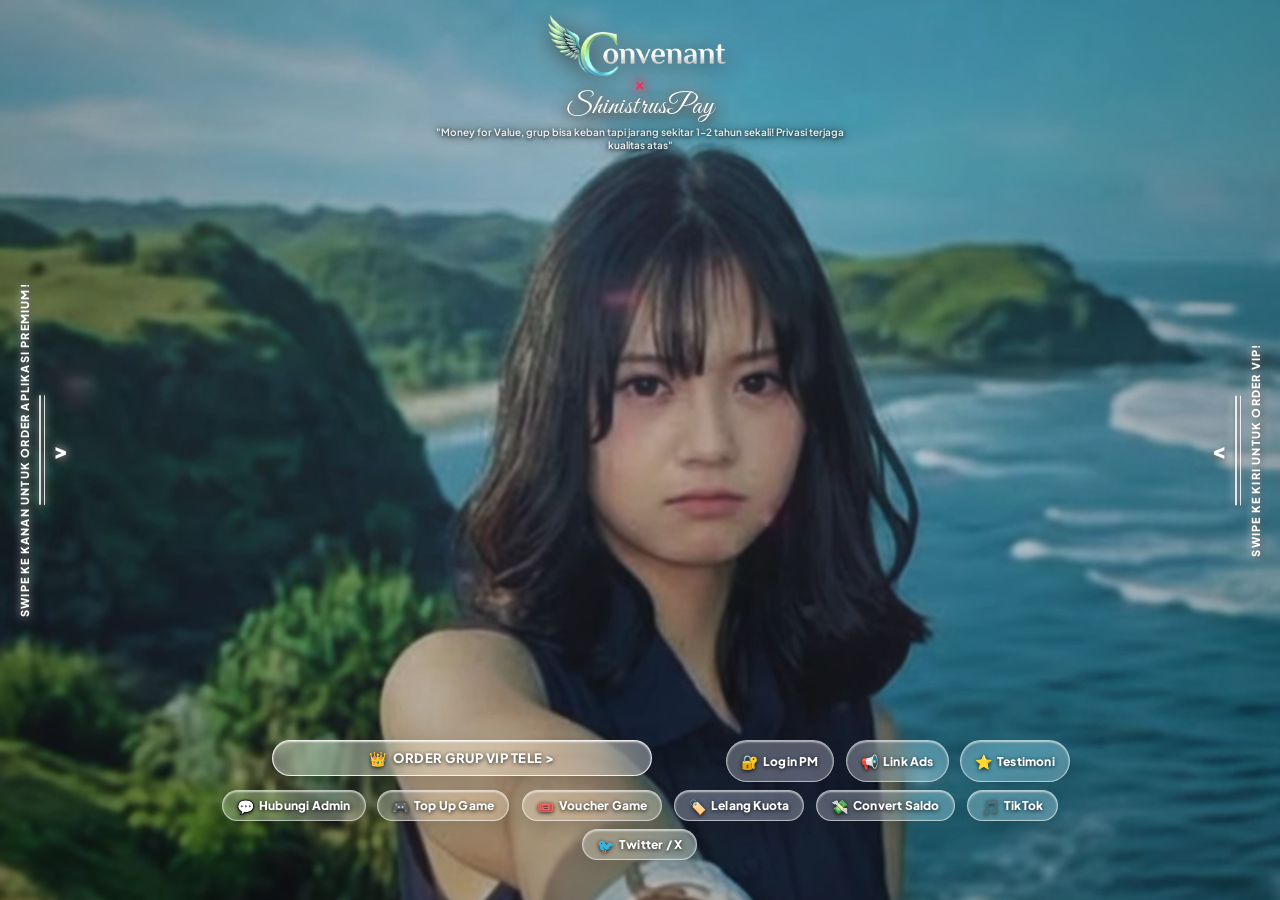
==== commit 335ee600: "Add files via upload" ====
--- a/index.html
+++ b/index.html
@@ -223,11 +223,57 @@
             display: grid;
             grid-template-columns: repeat(2, 1fr); /* Mobile: kebawah / 2 kolom compact */
             gap: 6px 8px;
-            max-width: 360px;
-            width: 100%;
+            max-width: 335px;
+            width: calc(100% - 44px);
             margin-top: auto; /* Di bawah, jangan naik */
             margin-bottom: 12px;
+            margin-left: auto;
+            margin-right: auto;
             z-index: 5;
+        }
+
+        /* ── TOMBOL GARIS BESAR: ORDER GRUP VIP TELE > (SETARA 2 TOMBOL DI BAWAHNYA) ── */
+        .btn-order-vip-wide {
+            grid-column: 1 / -1; /* Setara 2 kolom penuh di bawahnya */
+            width: 100%;
+            background: rgba(255, 255, 255, 0.35);
+            backdrop-filter: blur(18px) saturate(180%);
+            -webkit-backdrop-filter: blur(18px) saturate(180%);
+            border: 1.6px solid rgba(255, 255, 255, 0.85);
+            border-radius: 20px;
+            padding: 8px 14px;
+            display: inline-flex;
+            align-items: center;
+            justify-content: center;
+            gap: 6px;
+            color: #ffffff;
+            text-shadow: 0 1px 4px rgba(0, 0, 0, 0.85);
+            text-decoration: none;
+            font-weight: 900;
+            font-size: 11.5px;
+            letter-spacing: 0.6px;
+            white-space: nowrap;
+            box-shadow: 0 6px 20px rgba(0, 0, 0, 0.15), inset 0 1px 2px rgba(255, 255, 255, 0.75);
+            transition: all 0.25s cubic-bezier(0.175, 0.885, 0.32, 1.275);
+            cursor: pointer;
+            box-sizing: border-box;
+            transform: translateZ(0);
+        }
+        .btn-order-vip-wide:hover {
+            transform: translateY(-2px) scale(1.02);
+            background: rgba(255, 255, 255, 0.52);
+            border-color: #ffffff;
+            box-shadow: 0 10px 24px rgba(0, 0, 0, 0.22), inset 0 1px 3px rgba(255, 255, 255, 0.9);
+        }
+        .btn-order-vip-wide:active {
+            transform: scale(0.97);
+        }
+
+        .btn-vip-text {
+            font-size: 11.5px;
+            font-weight: 900;
+            color: #ffffff;
+            letter-spacing: 0.5px;
         }
 
         .action-card-btn {
@@ -278,57 +324,57 @@
         /* ── DUAL THIN LINE SWIPE INDICATORS (NO BULKY CARD) ── */
         .swipe-thin-indicator {
             position: fixed;
-            top: 50%;
+            top: 36%; /* PENTING: Pada mobile diangkat ke 36% (area bahu/dada) agar TIDAK NABRAK tombol Login PM di bawah */
             transform: translateY(-50%);
             z-index: 25;
             display: flex;
             align-items: center;
-            gap: 8px;
+            gap: 6px;
             cursor: pointer;
             user-select: none;
-            padding: 8px 4px;
+            padding: 6px 3px;
             background: transparent;
             border: none;
             transition: transform 0.25s ease, opacity 0.3s ease;
         }
         .swipe-thin-indicator:hover {
-            transform: translateY(-50%) scale(1.08);
+            transform: translateY(-50%) scale(1.06);
         }
 
         .indicator-left {
-            left: 10px;
+            left: 6px;
             animation: nudgeLeft 2.2s infinite alternate ease-in-out;
         }
         .indicator-right {
-            right: 10px;
+            right: 6px;
             animation: nudgeRight 2.2s infinite alternate ease-in-out;
         }
 
         @keyframes nudgeLeft {
             0% { transform: translateY(-50%) translateX(0); }
-            100% { transform: translateY(-50%) translateX(6px); }
+            100% { transform: translateY(-50%) translateX(5px); }
         }
         @keyframes nudgeRight {
             0% { transform: translateY(-50%) translateX(0); }
-            100% { transform: translateY(-50%) translateX(-6px); }
+            100% { transform: translateY(-50%) translateX(-5px); }
         }
 
         .indicator-double-lines {
             display: flex;
-            gap: 3.5px;
+            gap: 3px;
             align-items: center;
         }
 
         .thin-bar {
             width: 1.5px;
-            height: 110px;
+            height: 72px; /* Compact bar di mobile agar rapi */
             background: rgba(255, 255, 255, 0.85);
             border-radius: 1px;
             box-shadow: 0 0 8px rgba(255, 255, 255, 0.9), 0 2px 4px rgba(0, 0, 0, 0.6);
         }
 
         .indicator-pointer {
-            font-size: 22px;
+            font-size: 18px;
             font-weight: 900;
             color: #ffffff;
             line-height: 1;
@@ -345,9 +391,9 @@
             writing-mode: vertical-rl;
             text-orientation: mixed;
             transform: rotate(180deg);
-            font-size: 11px;
+            font-size: 9.5px; /* Ramping di mobile agar tidak panjang menjulur */
             font-weight: 800;
-            letter-spacing: 1.2px;
+            letter-spacing: 0.8px;
             text-transform: uppercase;
             color: #ffffff;
             white-space: nowrap;
@@ -752,8 +798,20 @@
                 justify-content: center;
                 gap: 8px 12px;
                 max-width: 860px;
+                width: 100%;
                 margin-top: auto;
                 margin-bottom: 22px;
+            }
+            .btn-order-vip-wide {
+                flex-basis: 100%;
+                max-width: 380px;
+                margin: 0 auto 6px auto;
+                padding: 9px 22px;
+                font-size: 13px;
+                border-radius: 24px;
+            }
+            .btn-vip-text {
+                font-size: 13px;
             }
             .action-card-btn {
                 padding: 7px 14px;
@@ -772,6 +830,29 @@
             }
             .shinistrus-pay-calligraphy {
                 font-size: 26px;
+            }
+
+            /* Pada Desktop: Swipe indicators kembali di tengah (50%) & elegan seperti di Gambar 1 */
+            .swipe-thin-indicator {
+                top: 50%;
+                gap: 8px;
+                padding: 8px 4px;
+            }
+            .indicator-left {
+                left: 14px;
+            }
+            .indicator-right {
+                right: 14px;
+            }
+            .thin-bar {
+                height: 110px;
+            }
+            .indicator-pointer {
+                font-size: 22px;
+            }
+            .indicator-vertical-text {
+                font-size: 11px;
+                letter-spacing: 1.2px;
             }
         }
 
@@ -2014,8 +2095,14 @@
                         <div class="header-motto">"Money for Value, grup bisa keban tapi jarang sekitar 1-2 tahun sekali! Privasi terjaga kualitas atas"</div>
                     </div>
 
-                    <!-- 10 COMPACT ACTION PILL BUTTONS (KECILIN, JANGAN MENUHIN LAYAR) -->
+                    <!-- 10 COMPACT ACTION PILL BUTTONS + 1 PROMINENT VIP BUTTON -->
                     <div class="beranda-btn-grid">
+                        <!-- 0. ORDER GRUP VIP TELE > (TOMBOL GARIS BESAR SETARA 2 TOMBOL DI BAWAHNYA) -->
+                        <a href="javascript:void(0)" onclick="goToPane(2)" class="btn-order-vip-wide" title="Order Grup VIP Telegram">
+                            <span class="btn-icon">👑</span>
+                            <span class="btn-vip-text">ORDER GRUP VIP TELE &gt;</span>
+                        </a>
+
                         <!-- 1. Login PM -->
                         <a href="./login/" class="action-card-btn">
                             <span class="btn-icon">🔐</span>
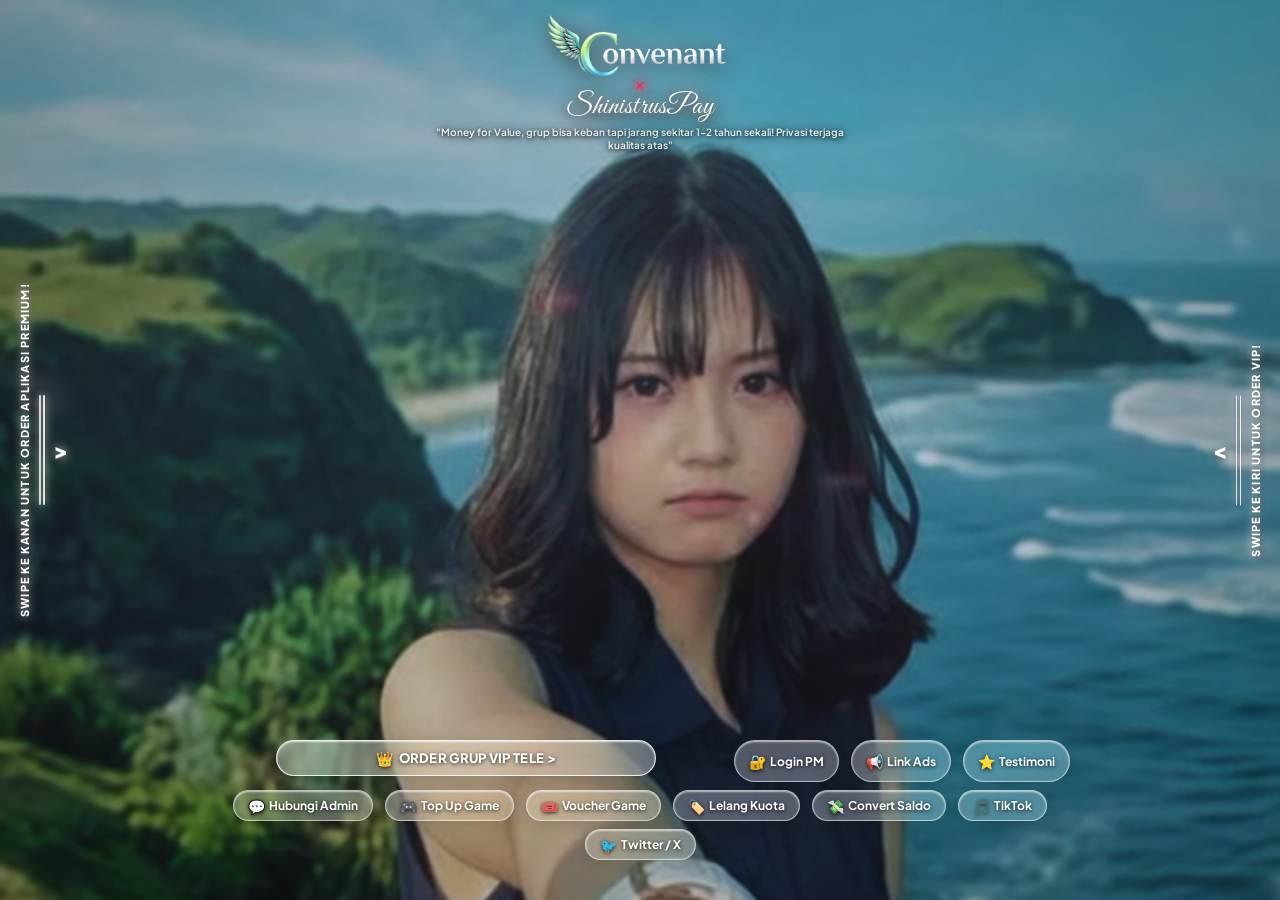
==== commit 8df3665e: "Add files via upload" ====
--- a/index.html
+++ b/index.html
@@ -222,11 +222,11 @@
         .beranda-btn-grid {
             display: grid;
             grid-template-columns: repeat(2, 1fr); /* Mobile: kebawah / 2 kolom compact */
-            gap: 6px 8px;
-            max-width: 335px;
-            width: calc(100% - 44px);
+            gap: 5px 6px;
+            max-width: 260px;
+            width: calc(100% - 84px);
             margin-top: auto; /* Di bawah, jangan naik */
-            margin-bottom: 12px;
+            margin-bottom: 10px;
             margin-left: auto;
             margin-right: auto;
             z-index: 5;
@@ -239,50 +239,9 @@
             background: rgba(255, 255, 255, 0.35);
             backdrop-filter: blur(18px) saturate(180%);
             -webkit-backdrop-filter: blur(18px) saturate(180%);
-            border: 1.6px solid rgba(255, 255, 255, 0.85);
-            border-radius: 20px;
-            padding: 8px 14px;
-            display: inline-flex;
-            align-items: center;
-            justify-content: center;
-            gap: 6px;
-            color: #ffffff;
-            text-shadow: 0 1px 4px rgba(0, 0, 0, 0.85);
-            text-decoration: none;
-            font-weight: 900;
-            font-size: 11.5px;
-            letter-spacing: 0.6px;
-            white-space: nowrap;
-            box-shadow: 0 6px 20px rgba(0, 0, 0, 0.15), inset 0 1px 2px rgba(255, 255, 255, 0.75);
-            transition: all 0.25s cubic-bezier(0.175, 0.885, 0.32, 1.275);
-            cursor: pointer;
-            box-sizing: border-box;
-            transform: translateZ(0);
-        }
-        .btn-order-vip-wide:hover {
-            transform: translateY(-2px) scale(1.02);
-            background: rgba(255, 255, 255, 0.52);
-            border-color: #ffffff;
-            box-shadow: 0 10px 24px rgba(0, 0, 0, 0.22), inset 0 1px 3px rgba(255, 255, 255, 0.9);
-        }
-        .btn-order-vip-wide:active {
-            transform: scale(0.97);
-        }
-
-        .btn-vip-text {
-            font-size: 11.5px;
-            font-weight: 900;
-            color: #ffffff;
-            letter-spacing: 0.5px;
-        }
-
-        .action-card-btn {
-            background: rgba(255, 255, 255, 0.28);
-            backdrop-filter: blur(16px) saturate(180%);
-            -webkit-backdrop-filter: blur(16px) saturate(180%);
-            border: 1.5px solid rgba(255, 255, 255, 0.55);
-            border-radius: 20px;
-            padding: 6.5px 10px;
+            border: 1.4px solid rgba(255, 255, 255, 0.85);
+            border-radius: 14px;
+            padding: 5px 10px;
             display: inline-flex;
             align-items: center;
             justify-content: center;
@@ -291,9 +250,50 @@
             text-shadow: 0 1px 4px rgba(0, 0, 0, 0.85);
             text-decoration: none;
             font-weight: 800;
-            font-size: 11px;
+            font-size: 10px;
+            letter-spacing: 0.3px;
             white-space: nowrap;
-            box-shadow: 0 6px 20px rgba(0, 0, 0, 0.12), inset 0 1px 2px rgba(255, 255, 255, 0.65);
+            box-shadow: 0 4px 16px rgba(0, 0, 0, 0.12), inset 0 1px 2px rgba(255, 255, 255, 0.75);
+            transition: all 0.25s cubic-bezier(0.175, 0.885, 0.32, 1.275);
+            cursor: pointer;
+            box-sizing: border-box;
+            transform: translateZ(0);
+        }
+        .btn-order-vip-wide:hover {
+            transform: translateY(-2px) scale(1.02);
+            background: rgba(255, 255, 255, 0.52);
+            border-color: #ffffff;
+            box-shadow: 0 8px 20px rgba(0, 0, 0, 0.2), inset 0 1px 3px rgba(255, 255, 255, 0.9);
+        }
+        .btn-order-vip-wide:active {
+            transform: scale(0.97);
+        }
+
+        .btn-vip-text {
+            font-size: 10px;
+            font-weight: 800;
+            color: #ffffff;
+            letter-spacing: 0.3px;
+        }
+
+        .action-card-btn {
+            background: rgba(255, 255, 255, 0.28);
+            backdrop-filter: blur(16px) saturate(180%);
+            -webkit-backdrop-filter: blur(16px) saturate(180%);
+            border: 1.2px solid rgba(255, 255, 255, 0.55);
+            border-radius: 14px;
+            padding: 4px 6px;
+            display: inline-flex;
+            align-items: center;
+            justify-content: center;
+            gap: 4px;
+            color: #ffffff;
+            text-shadow: 0 1px 4px rgba(0, 0, 0, 0.85);
+            text-decoration: none;
+            font-weight: 700;
+            font-size: 9.5px;
+            white-space: nowrap;
+            box-shadow: 0 4px 14px rgba(0, 0, 0, 0.1), inset 0 1px 2px rgba(255, 255, 255, 0.65);
             transition: all 0.2s cubic-bezier(0.175, 0.885, 0.32, 1.275);
             cursor: pointer;
             contain: content;
@@ -303,36 +303,36 @@
             transform: translateY(-2px) scale(1.04);
             background: rgba(255, 255, 255, 0.45);
             border-color: rgba(255, 255, 255, 0.95);
-            box-shadow: 0 10px 24px rgba(0, 0, 0, 0.2), inset 0 1px 3px rgba(255, 255, 255, 0.85);
+            box-shadow: 0 8px 18px rgba(0, 0, 0, 0.18), inset 0 1px 3px rgba(255, 255, 255, 0.85);
         }
         .action-card-btn:active {
             transform: scale(0.97);
         }
 
         .btn-icon {
-            font-size: 13.5px;
+            font-size: 11px;
             line-height: 1;
         }
         .btn-label {
-            font-size: 11px;
-            font-weight: 800;
+            font-size: 9.5px;
+            font-weight: 700;
             color: #ffffff;
             text-shadow: 0 1px 4px rgba(0, 0, 0, 0.85);
-            letter-spacing: 0.2px;
+            letter-spacing: 0px;
         }
 
         /* ── DUAL THIN LINE SWIPE INDICATORS (NO BULKY CARD) ── */
         .swipe-thin-indicator {
             position: fixed;
-            top: 36%; /* PENTING: Pada mobile diangkat ke 36% (area bahu/dada) agar TIDAK NABRAK tombol Login PM di bawah */
+            top: 28%; /* Diangkat ke 28% di mobile, jauh di atas tombol */
             transform: translateY(-50%);
             z-index: 25;
             display: flex;
             align-items: center;
-            gap: 6px;
+            gap: 4px;
             cursor: pointer;
             user-select: none;
-            padding: 6px 3px;
+            padding: 4px 2px;
             background: transparent;
             border: none;
             transition: transform 0.25s ease, opacity 0.3s ease;
@@ -342,39 +342,39 @@
         }
 
         .indicator-left {
-            left: 6px;
+            left: 2px;
             animation: nudgeLeft 2.2s infinite alternate ease-in-out;
         }
         .indicator-right {
-            right: 6px;
+            right: 2px;
             animation: nudgeRight 2.2s infinite alternate ease-in-out;
         }
 
         @keyframes nudgeLeft {
             0% { transform: translateY(-50%) translateX(0); }
-            100% { transform: translateY(-50%) translateX(5px); }
+            100% { transform: translateY(-50%) translateX(4px); }
         }
         @keyframes nudgeRight {
             0% { transform: translateY(-50%) translateX(0); }
-            100% { transform: translateY(-50%) translateX(-5px); }
+            100% { transform: translateY(-50%) translateX(-4px); }
         }
 
         .indicator-double-lines {
             display: flex;
-            gap: 3px;
+            gap: 2.5px;
             align-items: center;
         }
 
         .thin-bar {
             width: 1.5px;
-            height: 72px; /* Compact bar di mobile agar rapi */
+            height: 50px; /* Jauh lebih ringkas */
             background: rgba(255, 255, 255, 0.85);
             border-radius: 1px;
             box-shadow: 0 0 8px rgba(255, 255, 255, 0.9), 0 2px 4px rgba(0, 0, 0, 0.6);
         }
 
         .indicator-pointer {
-            font-size: 18px;
+            font-size: 14px;
             font-weight: 900;
             color: #ffffff;
             line-height: 1;
@@ -391,9 +391,9 @@
             writing-mode: vertical-rl;
             text-orientation: mixed;
             transform: rotate(180deg);
-            font-size: 9.5px; /* Ramping di mobile agar tidak panjang menjulur */
+            font-size: 8px; /* Lebih ramping agar tidak menjulur */
             font-weight: 800;
-            letter-spacing: 0.8px;
+            letter-spacing: 0.4px;
             text-transform: uppercase;
             color: #ffffff;
             white-space: nowrap;
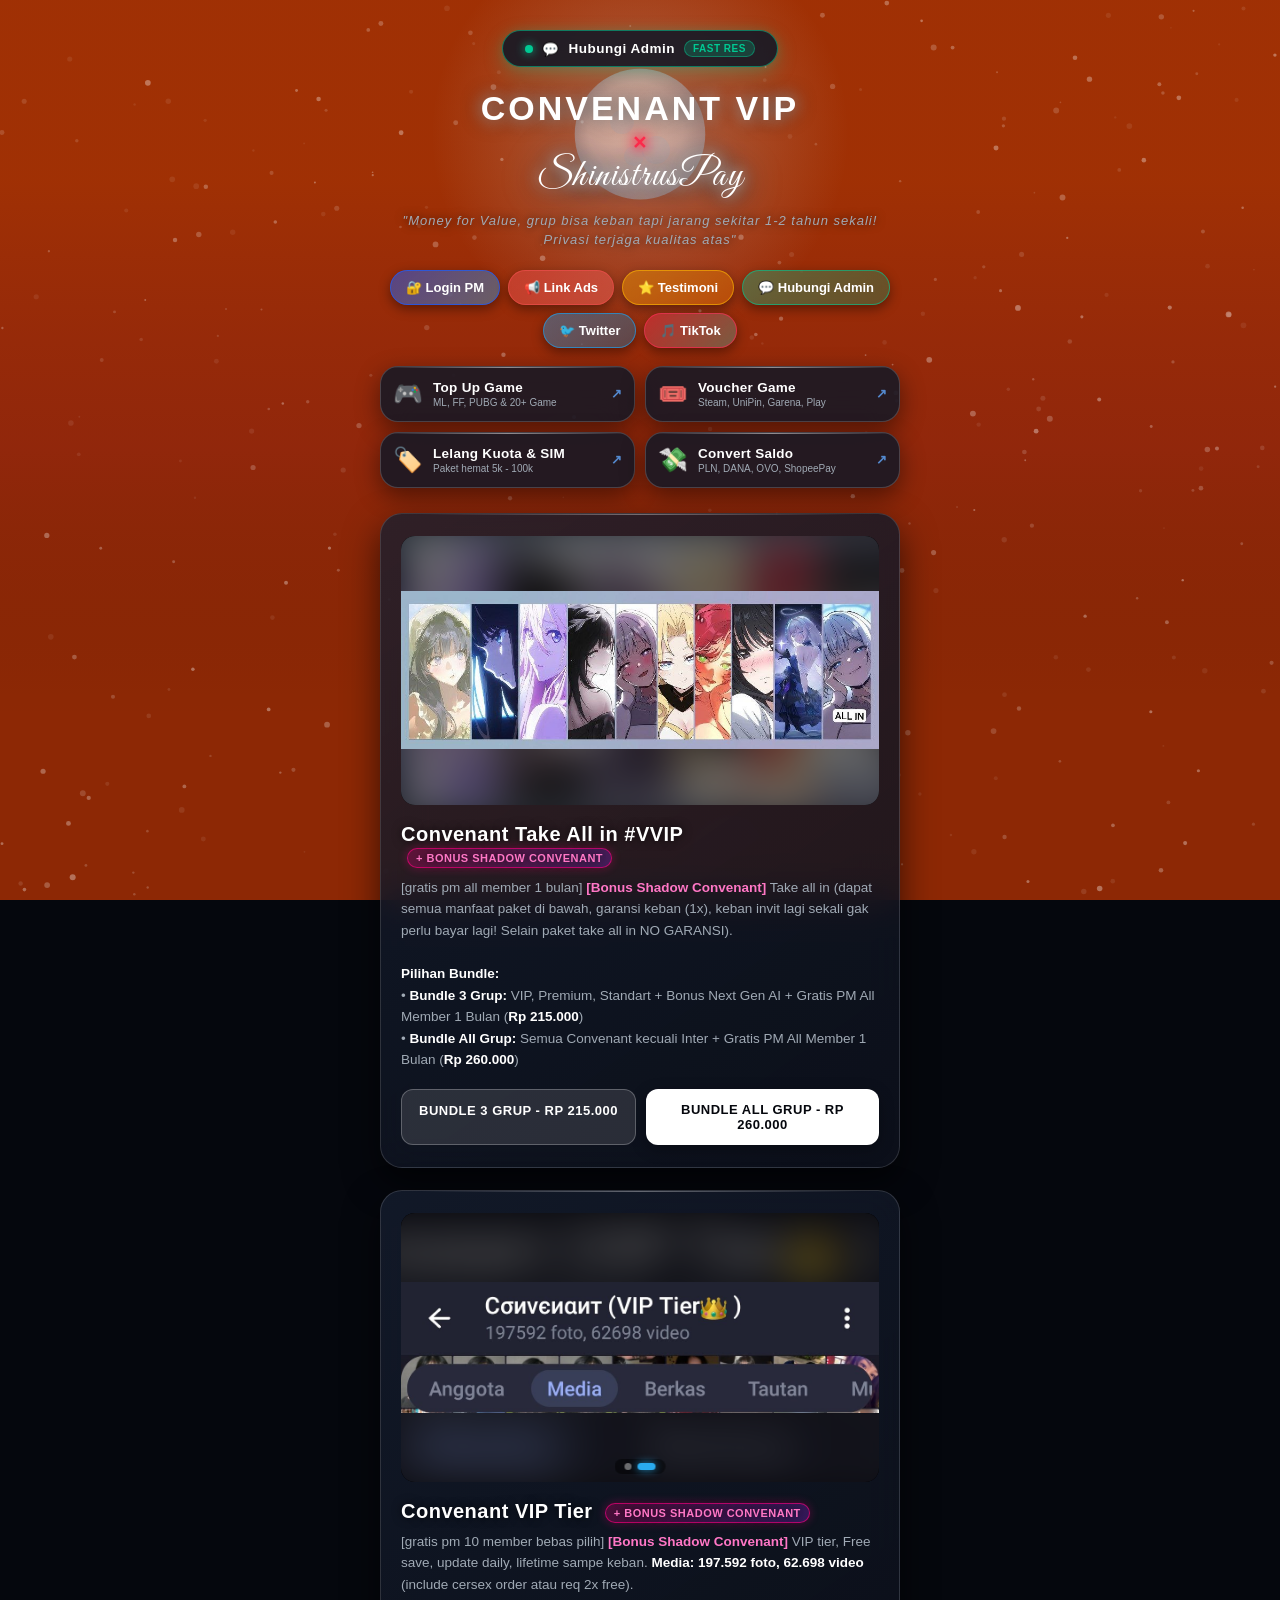
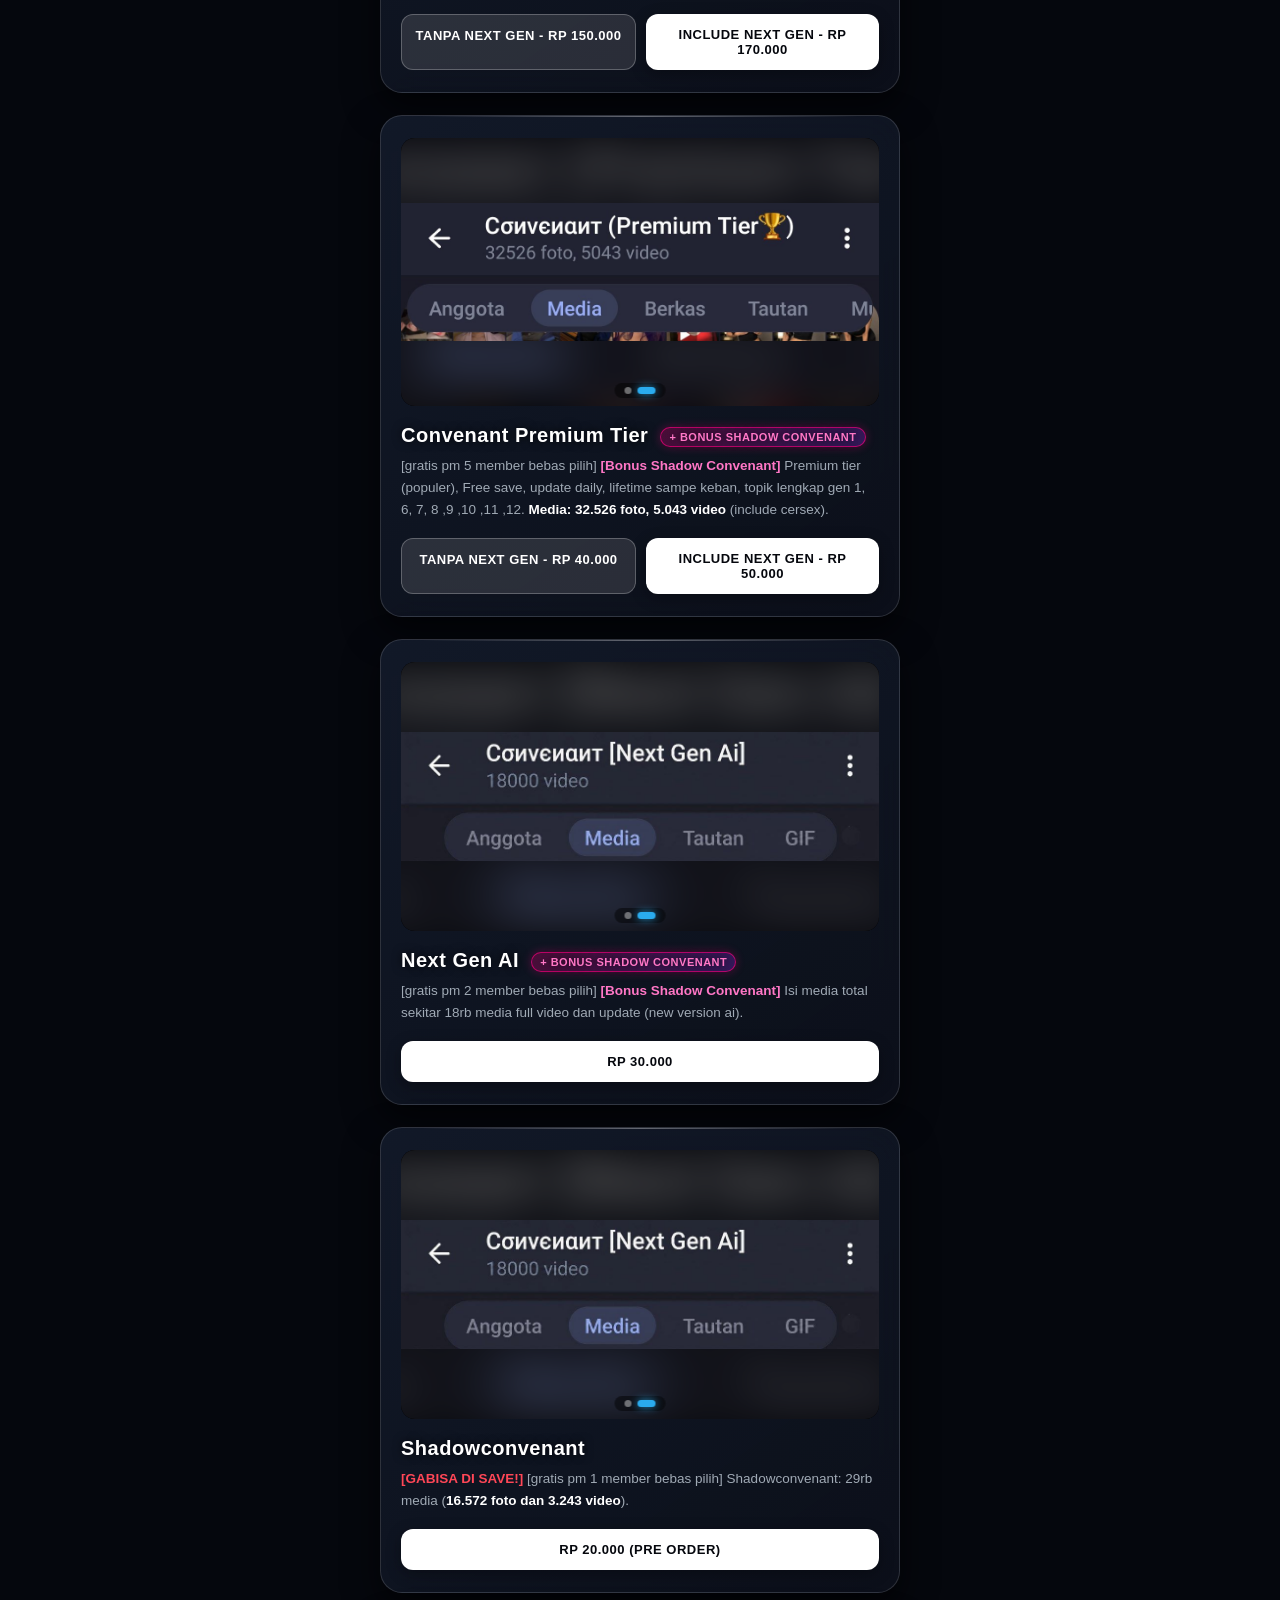
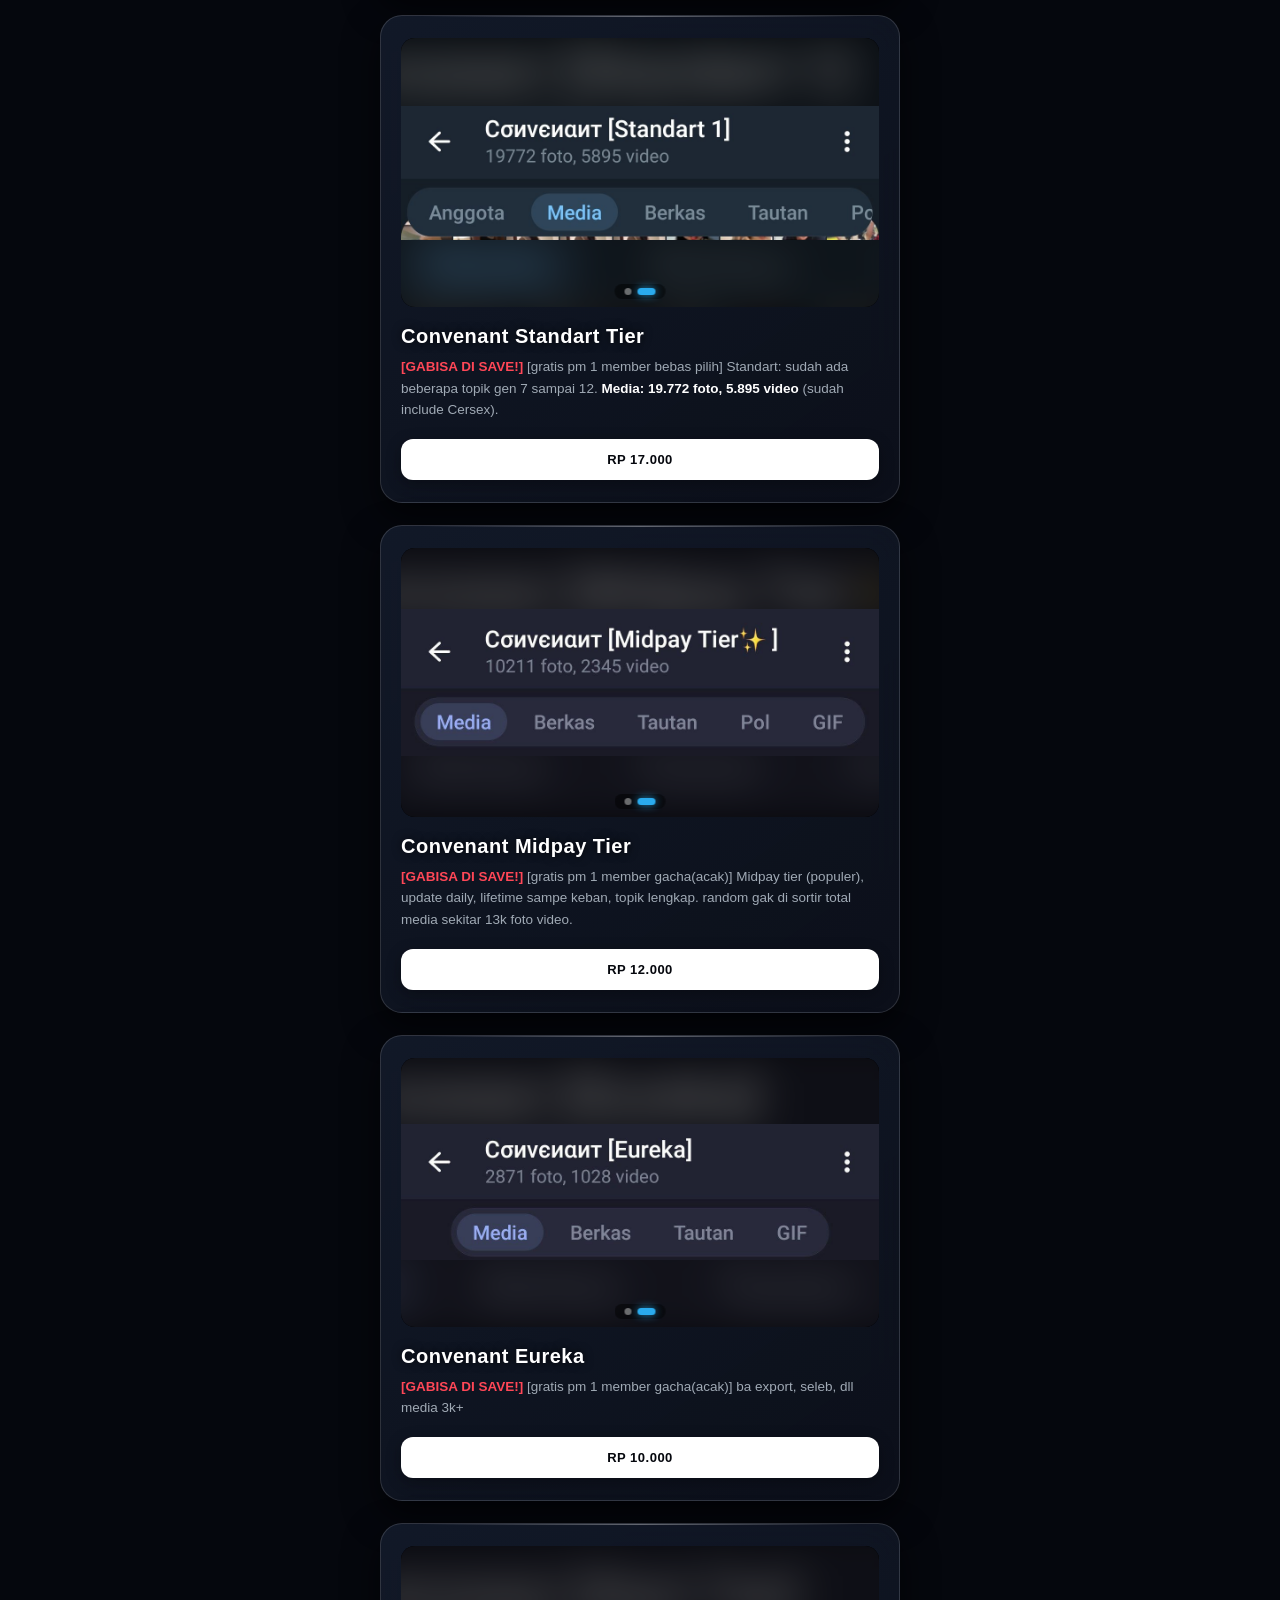
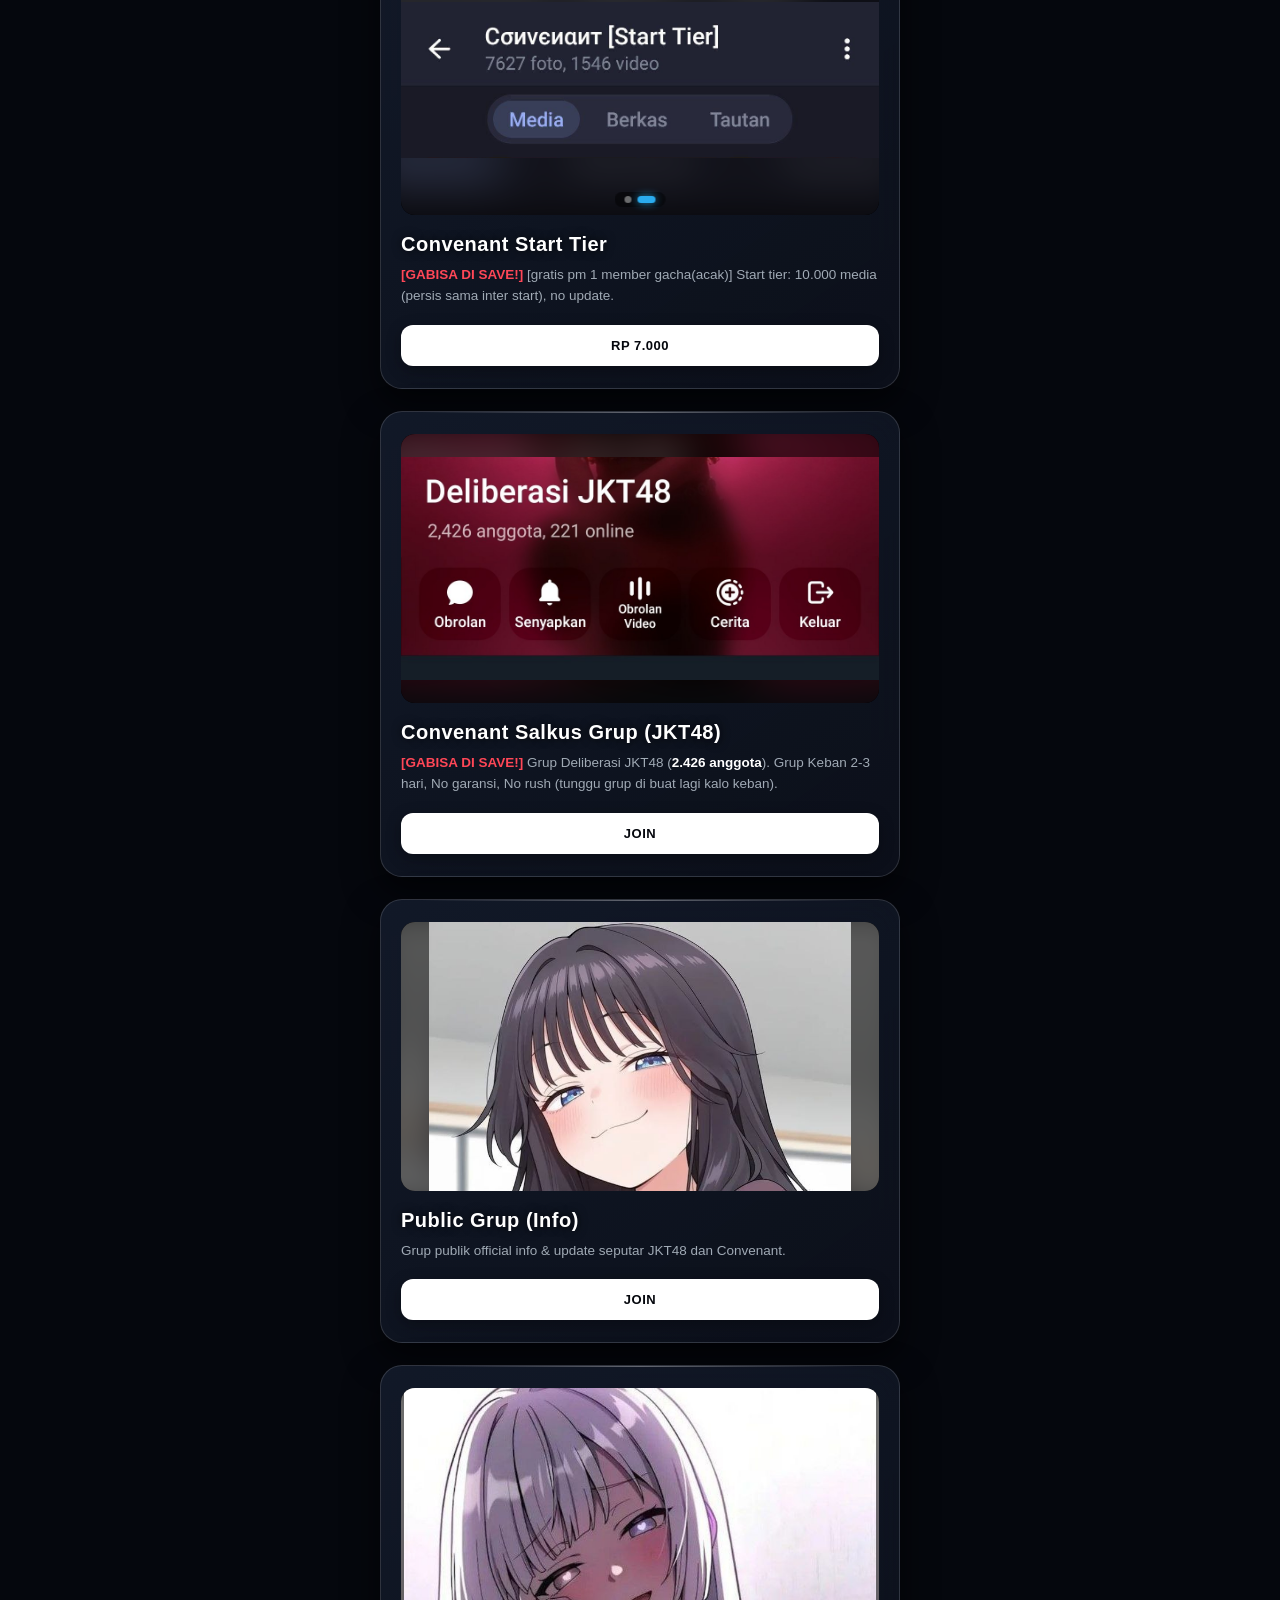
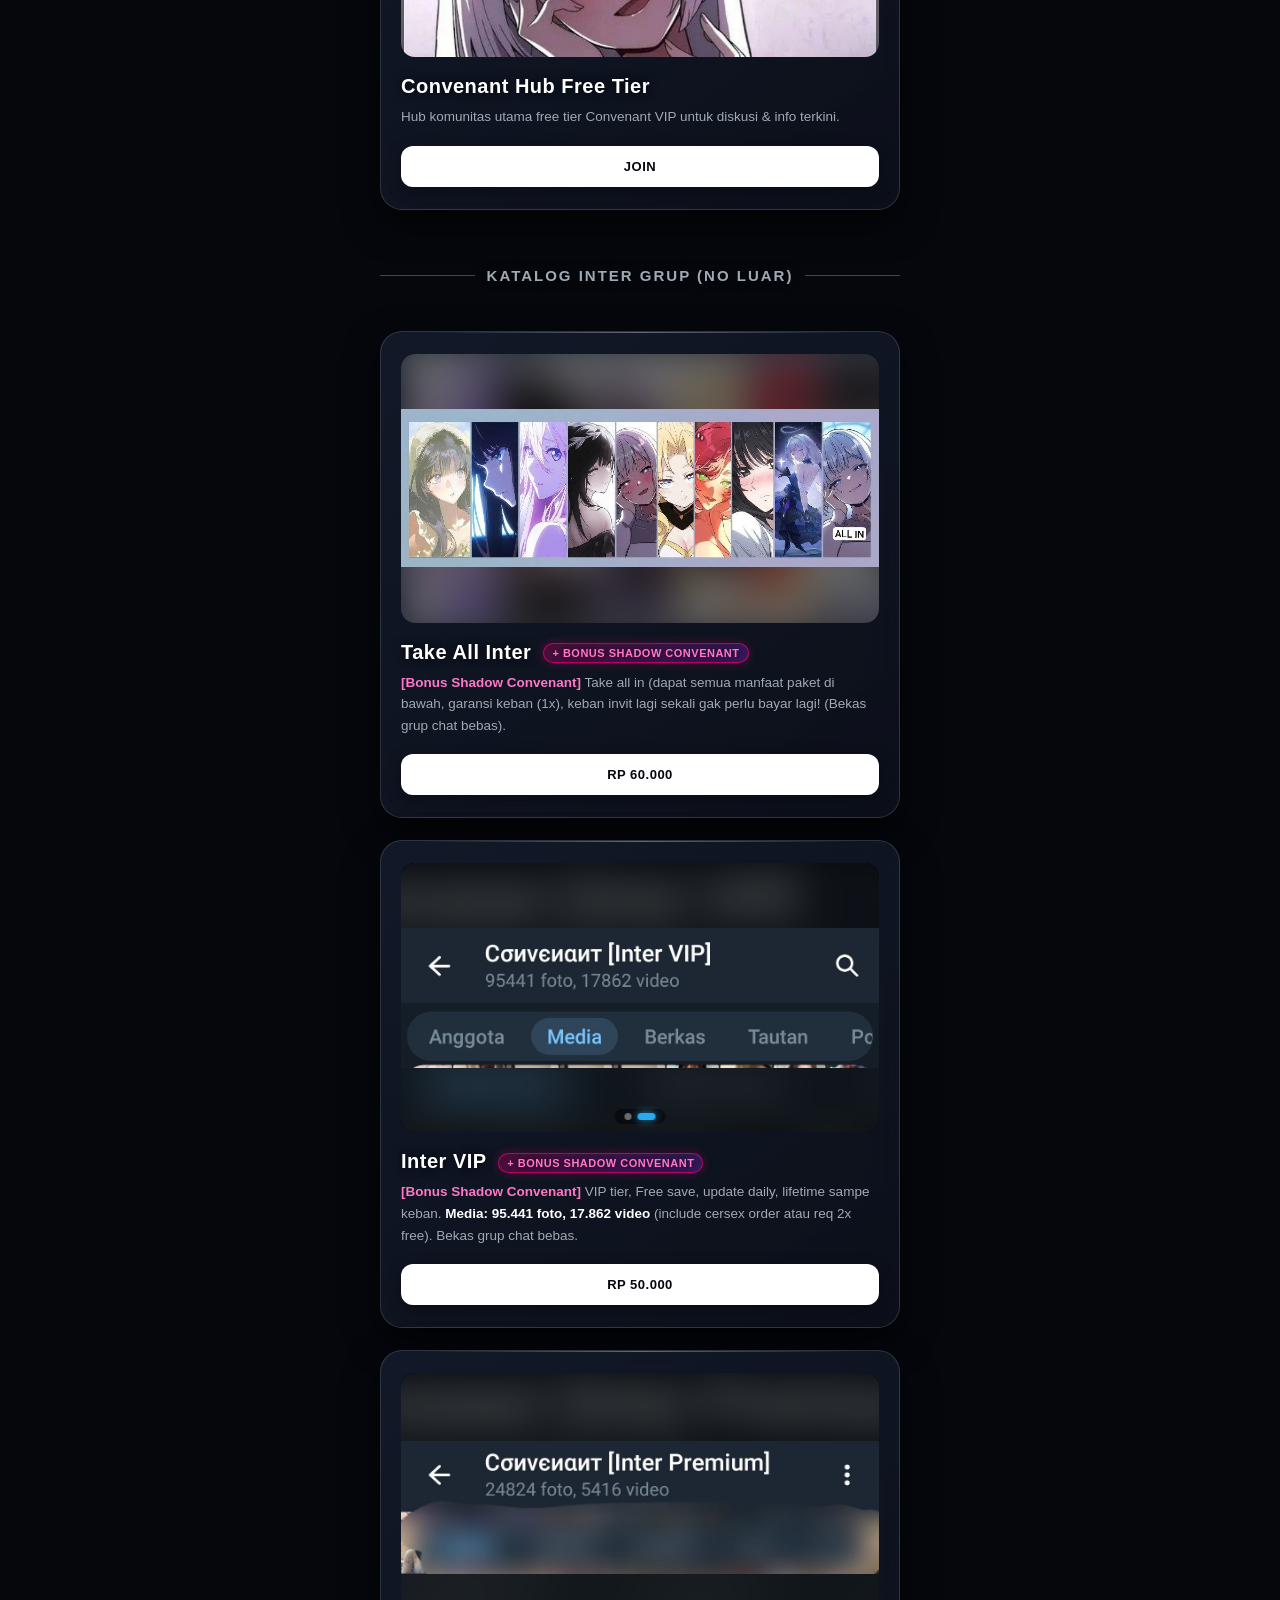
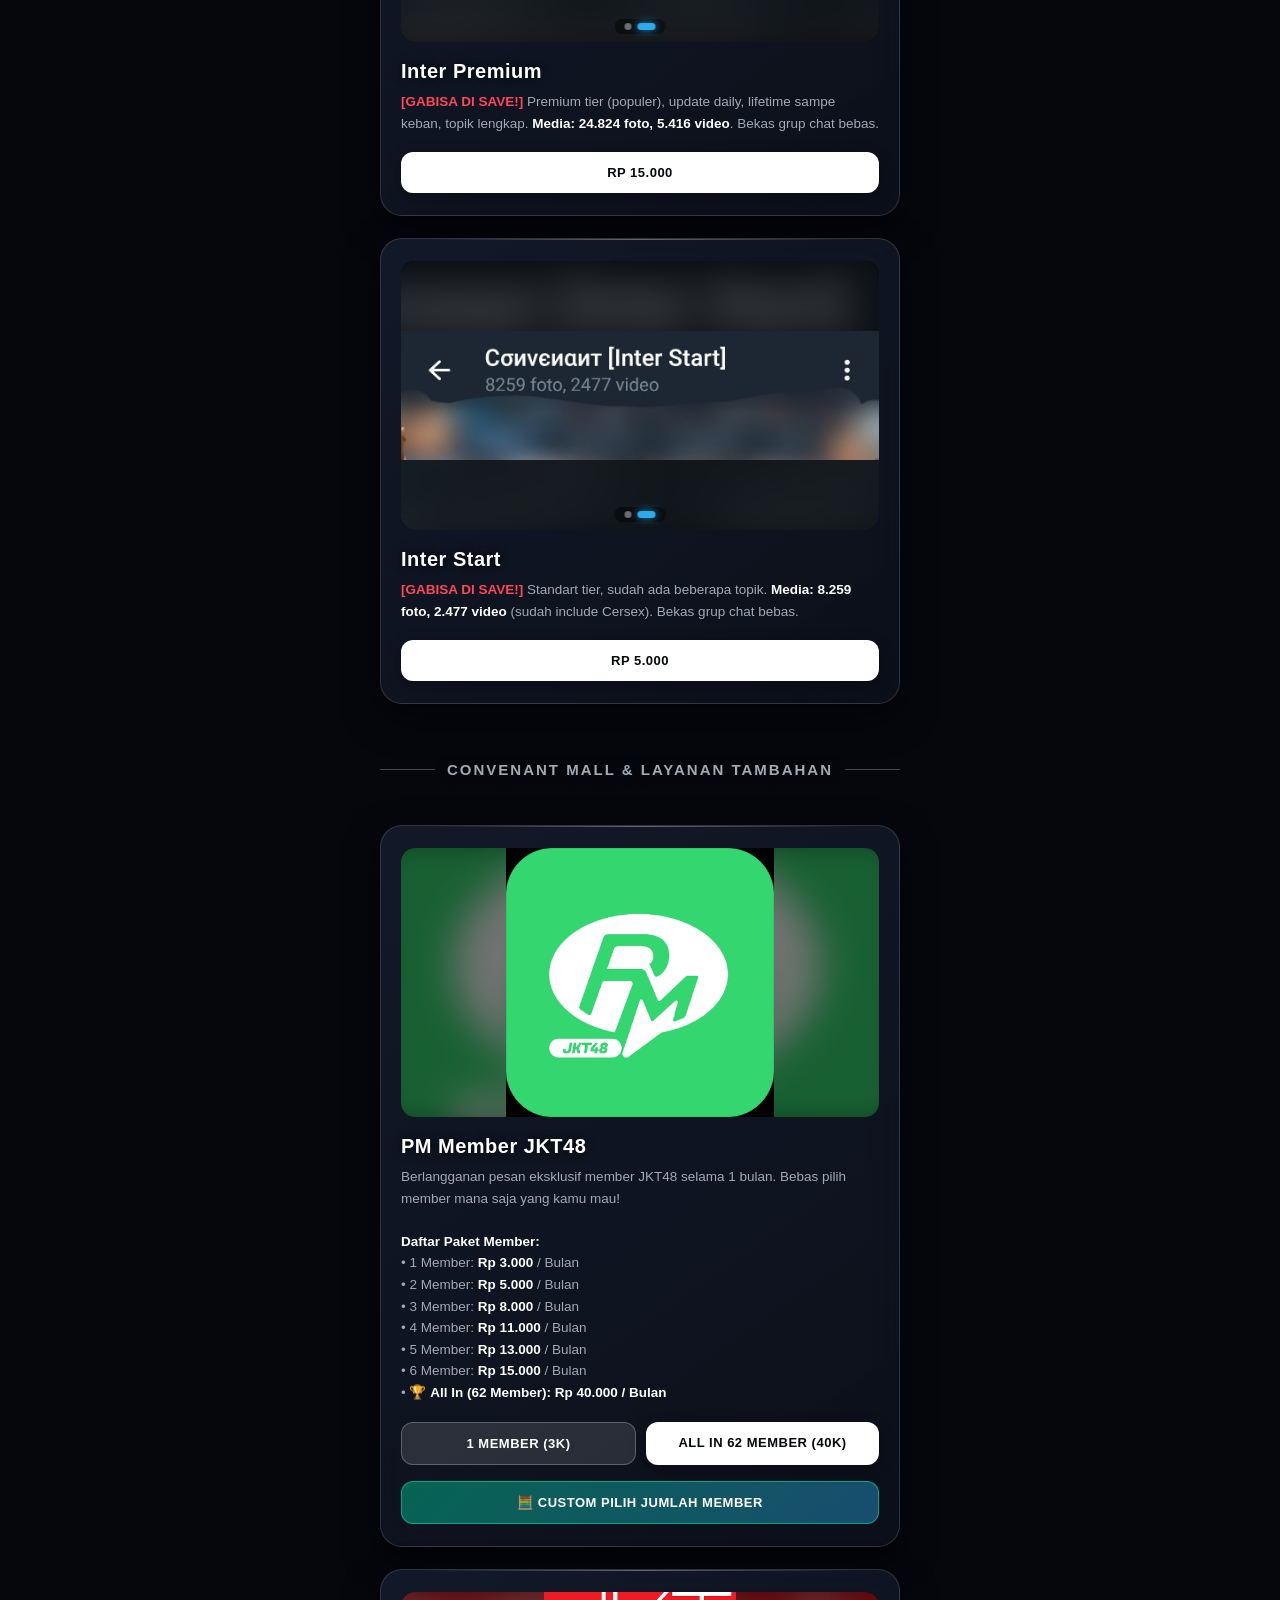
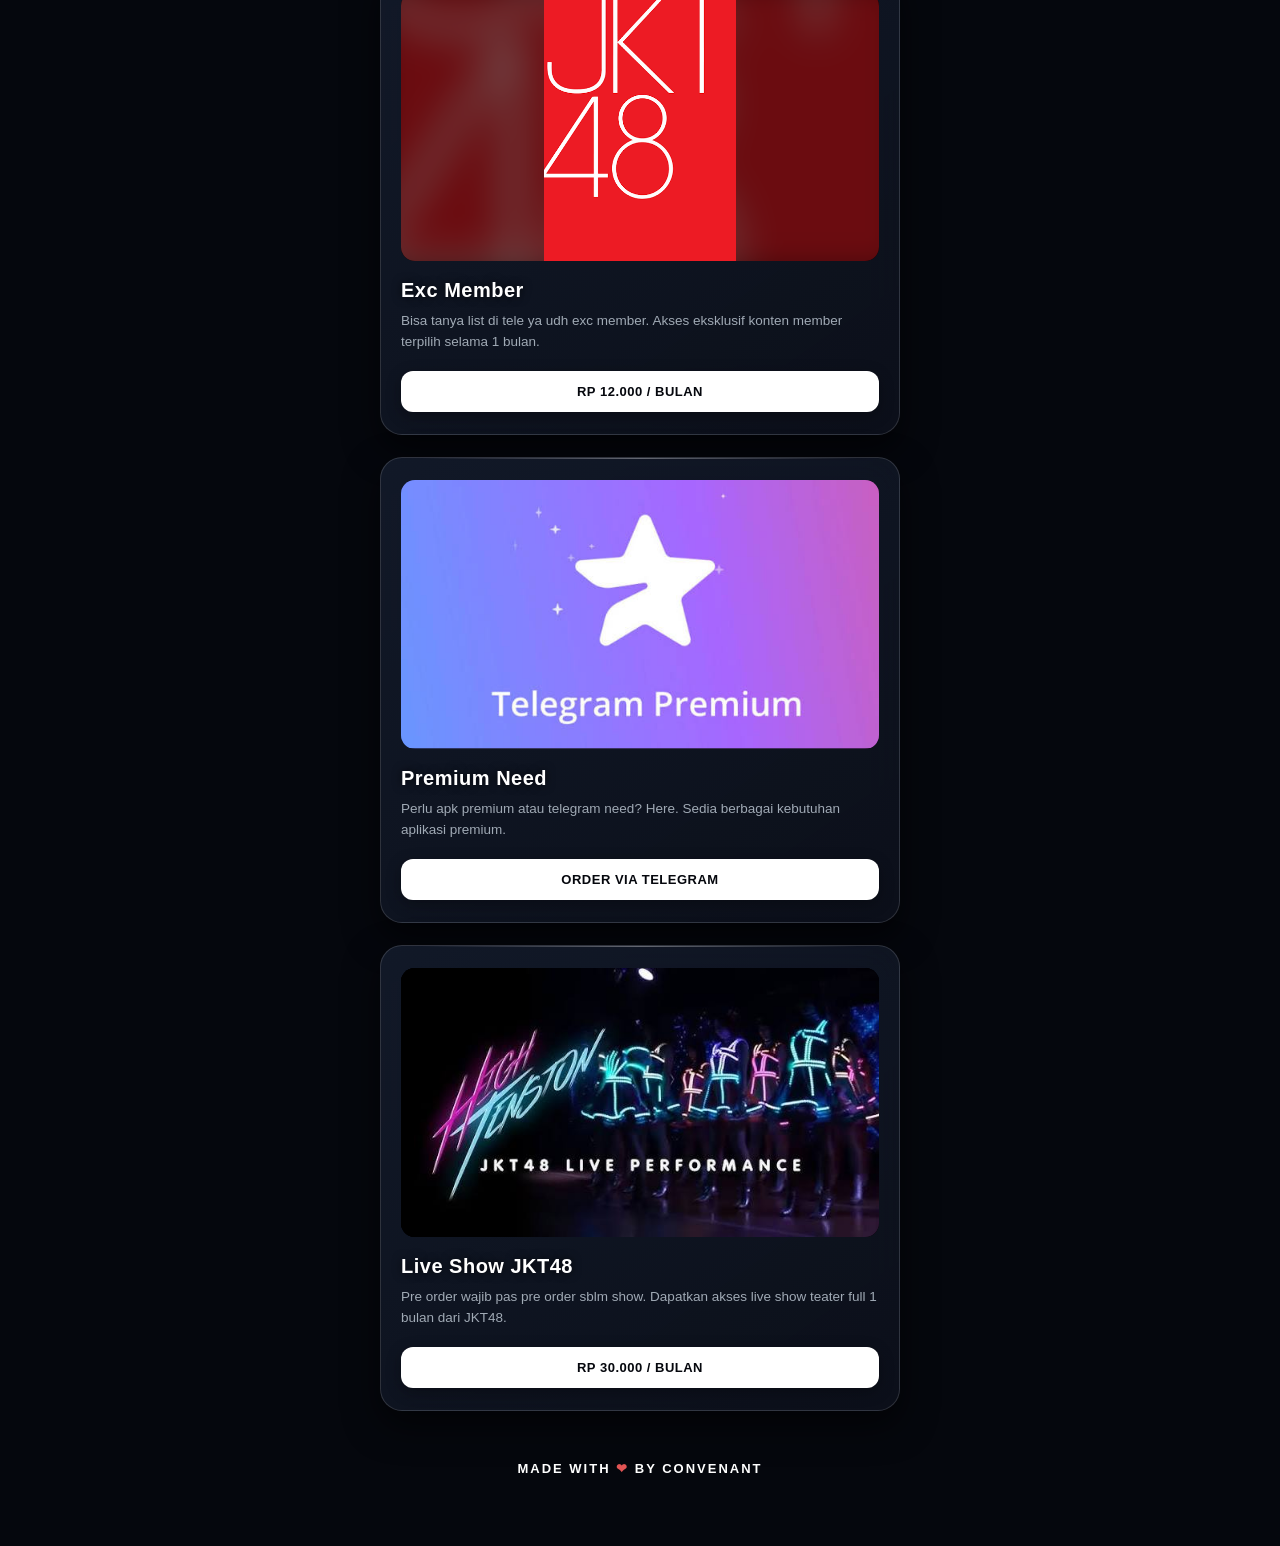
==== commit 446fe022: "Add files via upload" ====
--- a/index.html
+++ b/index.html
@@ -1,2789 +1,2037 @@
-<!DOCTYPE html>
-<html lang="id">
-<head>
-    <!-- Google tag (gtag.js) -->
-    <script async src="https://www.googletagmanager.com/gtag/js?id=G-TMMDZ0QC24"></script>
-    <script>
-      window.dataLayer = window.dataLayer || [];
-      function gtag(){dataLayer.push(arguments);}
-      gtag('js', new Date());
-      gtag('config', 'G-TMMDZ0QC24');
-    </script>
-    <meta charset="UTF-8">
-    <meta name="viewport" content="width=device-width, initial-scale=1.0, maximum-scale=1.0, user-scalable=no, viewport-fit=cover">
-    <title>Convenant VIP — Official Portal & Store</title>
-    <link rel="preconnect" href="https://fonts.googleapis.com">
-    <link rel="preconnect" href="https://fonts.gstatic.com" crossorigin>
-    <link href="https://fonts.googleapis.com/css2?family=Great+Vibes&family=Plus+Jakarta+Sans:wght@400;500;600;700;800;900&display=swap" rel="stylesheet">
-    <style>
-        :root {
-            --glass-bg: rgba(255, 255, 255, 0.82);
-            --glass-card: rgba(255, 255, 255, 0.85);
-            --glass-border: rgba(255, 255, 255, 0.9);
-            --glass-border-hover: #ffffff;
-            --glass-shadow: 0 16px 36px rgba(0, 0, 0, 0.12), 0 1px 3px rgba(255, 255, 255, 0.7) inset;
-            --text-dark: #0f172a;
-            --text-muted: #334155;
-            --accent-glow: rgba(255, 255, 255, 0.95);
-            --radius-lg: 22px;
-            --radius-md: 16px;
-            --radius-sm: 12px;
-        }
-
-        * {
-            margin: 0;
-            padding: 0;
-            box-sizing: border-box;
-            font-family: 'Plus Jakarta Sans', -apple-system, BlinkMacSystemFont, 'Segoe UI', Roboto, sans-serif;
-            -webkit-tap-highlight-color: transparent;
-        }
-
-        html, body {
-            width: 100%;
-            height: 100%;
-            height: 100dvh;
-            background-color: #000000;
-            color: var(--text-dark);
-            overflow: hidden;
-            position: relative;
-            user-select: none;
-            -webkit-font-smoothing: antialiased;
-        }
-
-        /* ── INTRO CINEMATIC WHITE CURTAIN ── */
-        #intro-curtain {
-            position: fixed;
-            inset: 0;
-            background-color: #ffffff;
-            z-index: 9999;
-            pointer-events: none;
-            transition: opacity 1.1s cubic-bezier(0.25, 1, 0.5, 1);
-        }
-        #intro-curtain.hidden {
-            opacity: 0;
-            visibility: hidden;
-        }
-
-        /* ── CAMERA VIEWPORT CONTAINER ── */
-        #camera-viewport {
-            width: 100vw;
-            height: 100dvh;
-            overflow: hidden;
-            position: relative;
-            z-index: 2;
-            transform: translateY(-50px);
-            opacity: 0;
-            transition: transform 1.2s cubic-bezier(0.16, 1, 0.3, 1), opacity 0.8s ease;
-        }
-        #camera-viewport.settled {
-            transform: translateY(0);
-            opacity: 1;
-        }
-
-        /* ── HARDWARE ACCELERATED 3-PANE TRACK (0: PREMIUM | 1: BERANDA | 2: VIP) ── */
-        #panorama-track {
-            display: flex;
-            width: 300vw;
-            height: 100dvh;
-            transform: translate3d(-100vw, 0, 0); /* Center on Beranda by default */
-            transition: transform 0.45s cubic-bezier(0.25, 1, 0.5, 1);
-            will-change: transform;
-            backface-visibility: hidden;
-            -webkit-backface-visibility: hidden;
-        }
-
-        .pane {
-            width: 100vw;
-            height: 100dvh;
-            position: relative;
-            overflow: hidden;
-            flex-shrink: 0;
-            display: flex;
-            flex-direction: column;
-            contain: layout style;
-            transform: translateZ(0);
-        }
-
-        /* ── VIDEO BACKGROUNDS ── */
-        .pane-video-bg {
-            position: absolute;
-            inset: 0;
-            width: 100%;
-            height: 100%;
-            object-fit: cover;
-            z-index: 1;
-            transform: translateZ(0);
-            pointer-events: none;
-        }
-
-        .pane-overlay {
-            position: absolute;
-            inset: 0;
-            background: radial-gradient(circle at center, rgba(0, 0, 0, 0.05) 0%, rgba(0, 0, 0, 0.35) 100%);
-            z-index: 2;
-            pointer-events: none;
-        }
-
-        .pane-content {
-            position: relative;
-            z-index: 5;
-            width: 100%;
-            height: 100%;
-            display: flex;
-            flex-direction: column;
-            overflow-y: hidden;
-        }
-
-        /* ═════════════════════════════════════════════════════════════
-           PANE 1: BERANDA (DEFAULT / GIRL)
-        ═════════════════════════════════════════════════════════════ */
-        #pane-beranda .pane-content {
-            display: flex;
-            flex-direction: column;
-            justify-content: space-between;
-            align-items: center;
-            padding: 12px 16px 18px;
-            text-align: center;
-            opacity: 0;
-            transform: scale(0.98) translateY(15px);
-            transition: opacity 0.8s cubic-bezier(0.16, 1, 0.3, 1), transform 0.8s cubic-bezier(0.16, 1, 0.3, 1);
-            height: 100dvh;
-            box-sizing: border-box;
-        }
-        #pane-beranda.active-ui .pane-content {
-            opacity: 1;
-            transform: scale(1) translateY(0);
-        }
-
-        /* Clean Floating Collab Hero (NO CARD BOX, NO BORDER) */
-        .brand-hero-wrap {
-            display: flex;
-            flex-direction: column;
-            align-items: center;
-            justify-content: center;
-            position: relative;
-            z-index: 5;
-            margin-top: 2px;
-        }
-
-        .brand-logo-hero {
-            max-height: 48px;
-            width: auto;
-            max-width: 170px;
-            object-fit: contain;
-            filter: drop-shadow(0 4px 12px rgba(0, 0, 0, 0.7)) drop-shadow(0 0 16px rgba(255, 255, 255, 0.35));
-            margin-bottom: 1px;
-            transition: transform 0.3s ease;
-        }
-
-        .collab-container {
-            display: flex;
-            flex-direction: column;
-            align-items: center;
-            justify-content: center;
-            gap: 0px;
-        }
-
-        .collab-x {
-            font-size: 11px;
-            font-weight: 900;
-            color: #ff2a4b !important;
-            letter-spacing: 1.5px;
-            line-height: 1;
-            margin: 1px 0;
-            text-shadow: 0 0 8px rgba(255, 42, 75, 0.95), 0 0 16px rgba(255, 42, 75, 0.6);
-            display: inline-block;
-            filter: drop-shadow(0 0 6px rgba(255, 42, 75, 0.8));
-        }
-
-        .shinistrus-pay-calligraphy {
-            font-family: 'Great Vibes', cursive;
-            font-size: 22px;
-            font-weight: 400;
-            color: #ffffff !important;
-            -webkit-text-fill-color: #ffffff !important;
-            letter-spacing: 1px;
-            line-height: 1.1;
-            text-shadow: 0 0 12px rgba(255, 255, 255, 0.9), 0 0 20px rgba(255, 255, 255, 0.5), 0 2px 8px rgba(0, 0, 0, 0.8);
-            filter: drop-shadow(0 2px 8px rgba(0, 0, 0, 0.8));
-        }
-
-        .header-motto {
-            font-size: 10px;
-            font-weight: 600;
-            color: rgba(255, 255, 255, 0.9);
-            max-width: 420px;
-            line-height: 1.35;
-            margin-top: 3px;
-            text-shadow: 0 1px 4px rgba(0, 0, 0, 0.9), 0 0 12px rgba(0, 0, 0, 0.8);
-        }
-
-        /* ── COMPACT GLASSMORPHISM ACTION PILLS (PUTIH TRANSPARAN GLASSSMORPHISM) ── */
-        .beranda-btn-grid {
-            display: grid;
-            grid-template-columns: repeat(2, 1fr); /* Mobile: kebawah / 2 kolom compact */
-            gap: 5px 6px;
-            max-width: 260px;
-            width: calc(100% - 84px);
-            margin-top: auto; /* Di bawah, jangan naik */
-            margin-bottom: 10px;
-            margin-left: auto;
-            margin-right: auto;
-            z-index: 5;
-        }
-
-        /* ── TOMBOL GARIS BESAR: ORDER GRUP VIP TELE > (SETARA 2 TOMBOL DI BAWAHNYA) ── */
-        .btn-order-vip-wide {
-            grid-column: 1 / -1; /* Setara 2 kolom penuh di bawahnya */
-            width: 100%;
-            background: rgba(255, 255, 255, 0.35);
-            backdrop-filter: blur(18px) saturate(180%);
-            -webkit-backdrop-filter: blur(18px) saturate(180%);
-            border: 1.4px solid rgba(255, 255, 255, 0.85);
-            border-radius: 14px;
-            padding: 5px 10px;
-            display: inline-flex;
-            align-items: center;
-            justify-content: center;
-            gap: 5px;
-            color: #ffffff;
-            text-shadow: 0 1px 4px rgba(0, 0, 0, 0.85);
-            text-decoration: none;
-            font-weight: 800;
-            font-size: 10px;
-            letter-spacing: 0.3px;
-            white-space: nowrap;
-            box-shadow: 0 4px 16px rgba(0, 0, 0, 0.12), inset 0 1px 2px rgba(255, 255, 255, 0.75);
-            transition: all 0.25s cubic-bezier(0.175, 0.885, 0.32, 1.275);
-            cursor: pointer;
-            box-sizing: border-box;
-            transform: translateZ(0);
-        }
-        .btn-order-vip-wide:hover {
-            transform: translateY(-2px) scale(1.02);
-            background: rgba(255, 255, 255, 0.52);
-            border-color: #ffffff;
-            box-shadow: 0 8px 20px rgba(0, 0, 0, 0.2), inset 0 1px 3px rgba(255, 255, 255, 0.9);
-        }
-        .btn-order-vip-wide:active {
-            transform: scale(0.97);
-        }
-
-        .btn-vip-text {
-            font-size: 10px;
-            font-weight: 800;
-            color: #ffffff;
-            letter-spacing: 0.3px;
-        }
-
-        .action-card-btn {
-            background: rgba(255, 255, 255, 0.28);
-            backdrop-filter: blur(16px) saturate(180%);
-            -webkit-backdrop-filter: blur(16px) saturate(180%);
-            border: 1.2px solid rgba(255, 255, 255, 0.55);
-            border-radius: 14px;
-            padding: 4px 6px;
-            display: inline-flex;
-            align-items: center;
-            justify-content: center;
-            gap: 4px;
-            color: #ffffff;
-            text-shadow: 0 1px 4px rgba(0, 0, 0, 0.85);
-            text-decoration: none;
-            font-weight: 700;
-            font-size: 9.5px;
-            white-space: nowrap;
-            box-shadow: 0 4px 14px rgba(0, 0, 0, 0.1), inset 0 1px 2px rgba(255, 255, 255, 0.65);
-            transition: all 0.2s cubic-bezier(0.175, 0.885, 0.32, 1.275);
-            cursor: pointer;
-            contain: content;
-            transform: translateZ(0);
-        }
-        .action-card-btn:hover {
-            transform: translateY(-2px) scale(1.04);
-            background: rgba(255, 255, 255, 0.45);
-            border-color: rgba(255, 255, 255, 0.95);
-            box-shadow: 0 8px 18px rgba(0, 0, 0, 0.18), inset 0 1px 3px rgba(255, 255, 255, 0.85);
-        }
-        .action-card-btn:active {
-            transform: scale(0.97);
-        }
-
-        .btn-icon {
-            font-size: 11px;
-            line-height: 1;
-        }
-        .btn-label {
-            font-size: 9.5px;
-            font-weight: 700;
-            color: #ffffff;
-            text-shadow: 0 1px 4px rgba(0, 0, 0, 0.85);
-            letter-spacing: 0px;
-        }
-
-        /* ── DUAL THIN LINE SWIPE INDICATORS (NO BULKY CARD) ── */
-        .swipe-thin-indicator {
-            position: fixed;
-            top: 28%; /* Diangkat ke 28% di mobile, jauh di atas tombol */
-            transform: translateY(-50%);
-            z-index: 25;
-            display: flex;
-            align-items: center;
-            gap: 4px;
-            cursor: pointer;
-            user-select: none;
-            padding: 4px 2px;
-            background: transparent;
-            border: none;
-            transition: transform 0.25s ease, opacity 0.3s ease;
-        }
-        .swipe-thin-indicator:hover {
-            transform: translateY(-50%) scale(1.06);
-        }
-
-        .indicator-left {
-            left: 2px;
-            animation: nudgeLeft 2.2s infinite alternate ease-in-out;
-        }
-        .indicator-right {
-            right: 2px;
-            animation: nudgeRight 2.2s infinite alternate ease-in-out;
-        }
-
-        @keyframes nudgeLeft {
-            0% { transform: translateY(-50%) translateX(0); }
-            100% { transform: translateY(-50%) translateX(4px); }
-        }
-        @keyframes nudgeRight {
-            0% { transform: translateY(-50%) translateX(0); }
-            100% { transform: translateY(-50%) translateX(-4px); }
-        }
-
-        .indicator-double-lines {
-            display: flex;
-            gap: 2.5px;
-            align-items: center;
-        }
-
-        .thin-bar {
-            width: 1.5px;
-            height: 50px; /* Jauh lebih ringkas */
-            background: rgba(255, 255, 255, 0.85);
-            border-radius: 1px;
-            box-shadow: 0 0 8px rgba(255, 255, 255, 0.9), 0 2px 4px rgba(0, 0, 0, 0.6);
-        }
-
-        .indicator-pointer {
-            font-size: 14px;
-            font-weight: 900;
-            color: #ffffff;
-            line-height: 1;
-            text-shadow: 0 0 10px rgba(255, 255, 255, 0.95), 0 2px 6px rgba(0, 0, 0, 0.85);
-        }
-
-        .indicator-text-wrap {
-            display: flex;
-            align-items: center;
-            justify-content: center;
-        }
-
-        .indicator-vertical-text {
-            writing-mode: vertical-rl;
-            text-orientation: mixed;
-            transform: rotate(180deg);
-            font-size: 8px; /* Lebih ramping agar tidak menjulur */
-            font-weight: 800;
-            letter-spacing: 0.4px;
-            text-transform: uppercase;
-            color: #ffffff;
-            white-space: nowrap;
-            text-shadow: 0 0 8px rgba(255, 255, 255, 0.85), 0 2px 6px rgba(0, 0, 0, 0.9);
-        }
-
-        /* ═════════════════════════════════════════════════════════════
-           PANE TOP HEADER BAR & HORIZONTAL CAROUSELS
-        ═════════════════════════════════════════════════════════════ */
-        .pane-top-bar {
-            padding: 16px 20px 10px;
-            display: flex;
-            align-items: center;
-            justify-content: space-between;
-            gap: 12px;
-            background: linear-gradient(180deg, rgba(255, 255, 255, 0.65) 0%, rgba(255, 255, 255, 0) 100%);
-            backdrop-filter: blur(8px);
-            -webkit-backdrop-filter: blur(8px);
-            z-index: 10;
-        }
-
-        .pane-title-wrap {
-            display: flex;
-            flex-direction: column;
-            text-align: left;
-        }
-        .pane-main-title {
-            font-size: 20px;
-            font-weight: 900;
-            letter-spacing: 0.5px;
-            color: #0f172a;
-            text-shadow: 0 2px 8px rgba(255, 255, 255, 0.8);
-            display: flex;
-            align-items: center;
-            gap: 8px;
-        }
-        .pane-subtitle {
-            font-size: 12px;
-            font-weight: 600;
-            color: #334155;
-            text-shadow: 0 1px 4px rgba(255, 255, 255, 0.9);
-        }
-
-        .nav-back-pill {
-            background: rgba(255, 255, 255, 0.35);
-            backdrop-filter: blur(16px);
-            -webkit-backdrop-filter: blur(16px);
-            border: 1.5px solid rgba(255, 255, 255, 0.65);
-            border-radius: 30px;
-            padding: 8px 16px;
-            color: #0f172a;
-            font-size: 12.5px;
-            font-weight: 800;
-            display: inline-flex;
-            align-items: center;
-            gap: 6px;
-            cursor: pointer;
-            text-decoration: none;
-            box-shadow: 0 6px 18px rgba(0, 0, 0, 0.12), inset 0 1px 2px rgba(255, 255, 255, 0.6);
-            transition: all 0.2s ease;
-            flex-shrink: 0;
-        }
-        .nav-back-pill:hover {
-            background: rgba(255, 255, 255, 0.55);
-            border-color: rgba(255, 255, 255, 0.95);
-            transform: scale(1.04);
-        }
-
-        /* ── HORIZONTAL SCROLL TRACKS ── */
-        .cards-horizontal-track {
-            display: flex;
-            gap: 16px;
-            padding: 16px 24px 36px;
-            overflow-x: auto;
-            overflow-y: hidden;
-            scroll-snap-type: x mandatory;
-            -webkit-overflow-scrolling: touch;
-            flex: 1;
-            align-items: stretch;
-            scroll-behavior: smooth;
-        }
-        .cards-horizontal-track::-webkit-scrollbar {
-            height: 6px;
-        }
-        .cards-horizontal-track::-webkit-scrollbar-track {
-            background: rgba(255, 255, 255, 0.2);
-            border-radius: 10px;
-            margin: 0 24px;
-        }
-        .cards-horizontal-track::-webkit-scrollbar-thumb {
-            background: rgba(255, 255, 255, 0.7);
-            border-radius: 10px;
-        }
-
-        /* Order Premium: SCROLL KE KIRI (direction: rtl) */
-        #track-premium {
-            direction: rtl;
-        }
-        #track-premium .product-card {
-            direction: ltr;
-            text-align: left;
-        }
-
-        /* Order VIP: SCROLL KE KANAN (direction: ltr) */
-        #track-vip {
-            direction: ltr;
-        }
-
-        /* ── PRODUCT CARD (PUTIH TRANSPARAN GLASSSMORPHISM) ── */
-        .product-card {
-            flex: 0 0 320px;
-            max-width: 320px;
-            scroll-snap-align: center;
-            background: rgba(255, 255, 255, 0.42);
-            backdrop-filter: blur(16px) saturate(180%);
-            -webkit-backdrop-filter: blur(16px) saturate(180%);
-            border: 1.5px solid rgba(255, 255, 255, 0.65);
-            border-radius: var(--radius-lg);
-            padding: 20px 18px;
-            box-shadow: 0 16px 36px rgba(0, 0, 0, 0.12), inset 0 1px 2px rgba(255, 255, 255, 0.6);
-            display: flex;
-            flex-direction: column;
-            justify-content: space-between;
-            position: relative;
-            contain: content;
-            transform: translateZ(0);
-            transition: transform 0.25s ease, border-color 0.25s ease, box-shadow 0.25s ease;
-        }
-        .product-card:hover {
-            transform: translateY(-4px) scale(1.01);
-            border-color: rgba(255, 255, 255, 0.95);
-            box-shadow: 0 20px 45px rgba(0, 0, 0, 0.18);
-            background: rgba(255, 255, 255, 0.55);
-        }
-
-        .card-top {
-            display: flex;
-            align-items: flex-start;
-            gap: 12px;
-            margin-bottom: 12px;
-        }
-
-        .card-app-icon {
-            width: 48px;
-            height: 48px;
-            border-radius: 14px;
-            background: rgba(255, 255, 255, 0.35);
-            backdrop-filter: blur(12px);
-            -webkit-backdrop-filter: blur(12px);
-            border: 1.5px solid rgba(255, 255, 255, 0.65);
-            display: flex;
-            align-items: center;
-            justify-content: center;
-            font-size: 26px;
-            flex-shrink: 0;
-            box-shadow: 0 8px 18px rgba(0, 0, 0, 0.08);
-        }
-
-        .card-meta {
-            display: flex;
-            flex-direction: column;
-            text-align: left;
-            flex: 1;
-        }
-
-        .card-title {
-            font-size: 17px;
-            font-weight: 800;
-            color: #0f172a;
-            line-height: 1.2;
-        }
-
-        .card-badge {
-            display: inline-block;
-            font-size: 10.5px;
-            font-weight: 700;
-            color: #0369a1;
-            background: rgba(2, 132, 199, 0.12);
-            padding: 2px 8px;
-            border-radius: 6px;
-            margin-top: 4px;
-            align-self: flex-start;
-        }
-
-        .card-desc {
-            font-size: 12px;
-            color: #475569;
-            margin-bottom: 14px;
-            text-align: left;
-            line-height: 1.4;
-        }
-
-        /* Tier Box List */
-        .tier-list-box {
-            display: flex;
-            flex-direction: column;
-            gap: 6px;
-            max-height: 220px;
-            overflow-y: auto;
-            margin-bottom: 14px;
-            padding-right: 4px;
-        }
-        .tier-list-box::-webkit-scrollbar {
-            width: 4px;
-        }
-        .tier-list-box::-webkit-scrollbar-thumb {
-            background: rgba(0, 0, 0, 0.15);
-            border-radius: 6px;
-        }
-
-        .tier-row {
-            display: flex;
-            align-items: center;
-            justify-content: space-between;
-            padding: 8px 10px;
-            background: rgba(255, 255, 255, 0.32);
-            backdrop-filter: blur(12px);
-            -webkit-backdrop-filter: blur(12px);
-            border: 1.2px solid rgba(255, 255, 255, 0.55);
-            border-radius: 10px;
-            font-size: 12px;
-            transition: all 0.2s ease;
-            cursor: pointer;
-        }
-        .tier-row:hover {
-            background: rgba(255, 255, 255, 0.52);
-            border-color: rgba(255, 255, 255, 0.95);
-            transform: translateX(2px);
-        }
-
-        .tier-label {
-            font-weight: 700;
-            color: #1e293b;
-            text-align: left;
-        }
-        .tier-price {
-            font-weight: 800;
-            color: #059669;
-            white-space: nowrap;
-        }
-
-        /* Order Direct Button */
-        .btn-order-direct {
-            width: 100%;
-            padding: 12px 16px;
-            background: linear-gradient(135deg, #0f172a 0%, #1e293b 100%);
-            color: #ffffff;
-            border: none;
-            border-radius: var(--radius-sm);
-            font-size: 13.5px;
-            font-weight: 800;
-            cursor: pointer;
-            text-decoration: none;
-            display: flex;
-            align-items: center;
-            justify-content: center;
-            gap: 8px;
-            box-shadow: 0 8px 20px rgba(15, 23, 42, 0.25);
-            transition: all 0.25s ease;
-        }
-        .btn-order-direct:hover {
-            transform: translateY(-2px);
-            background: linear-gradient(135deg, #0284c7 0%, #0369a1 100%);
-            box-shadow: 0 10px 25px rgba(2, 132, 199, 0.4);
-        }
-        .btn-order-direct:active {
-            transform: scale(0.98);
-        }
-
-        /* ── VIP CARD SPECIFIC STYLES ── */
-        .vip-img-wrap {
-            width: 100%;
-            aspect-ratio: 16/9;
-            border-radius: 12px;
-            overflow: hidden;
-            margin-bottom: 12px;
-            position: relative;
-            background: #000;
-        }
-        .vip-img-bg {
-            position: absolute;
-            inset: 0;
-            width: 100%;
-            height: 100%;
-            object-fit: cover;
-            filter: blur(14px);
-            opacity: 0.5;
-            transform: scale(1.1);
-        }
-        .vip-img-front {
-            position: relative;
-            width: 100%;
-            height: 100%;
-            object-fit: contain;
-            z-index: 2;
-        }
-
-        .vip-media-badge {
-            display: inline-flex;
-            align-items: center;
-            gap: 5px;
-            font-size: 11px;
-            font-weight: 800;
-            background: rgba(239, 68, 68, 0.15);
-            color: #dc2626;
-            border: 1px solid rgba(239, 68, 68, 0.35);
-            padding: 3px 8px;
-            border-radius: 8px;
-            margin-bottom: 10px;
-        }
-
-        /* Discount Badge & Timer */
-        .discount-badge {
-            position: absolute;
-            top: 14px;
-            right: 14px;
-            background: linear-gradient(135deg, #ef4444 0%, #dc2626 100%);
-            color: #ffffff;
-            font-size: 11px;
-            font-weight: 900;
-            padding: 4px 10px;
-            border-radius: 20px;
-            box-shadow: 0 6px 14px rgba(239, 68, 68, 0.4);
-            animation: pulseBadge 1.8s infinite alternate;
-            z-index: 10;
-        }
-        @keyframes pulseBadge {
-            from { transform: scale(1); }
-            to { transform: scale(1.08); }
-        }
-
-        .discount-timer-pill {
-            display: inline-flex;
-            align-items: center;
-            gap: 5px;
-            font-size: 11px;
-            font-weight: 800;
-            color: #d97706;
-            background: rgba(251, 191, 36, 0.25);
-            border: 1px solid rgba(251, 191, 36, 0.55);
-            padding: 4px 10px;
-            border-radius: 10px;
-            margin-bottom: 10px;
-        }
-
-        .strike-price {
-            text-decoration: line-through #ef4444 2px;
-            color: #64748b;
-            font-size: 12px;
-            margin-right: 6px;
-        }
-        .discount-price-highlight {
-            color: #059669;
-            font-weight: 900;
-        }
-
-        .vip-btn-stack {
-            display: flex;
-            flex-direction: column;
-            gap: 8px;
-            margin-top: 12px;
-        }
-        .btn-vip-action {
-            width: 100%;
-            padding: 10px 14px;
-            border-radius: 10px;
-            font-size: 12.5px;
-            font-weight: 800;
-            cursor: pointer;
-            text-decoration: none;
-            display: flex;
-            align-items: center;
-            justify-content: center;
-            transition: all 0.2s ease;
-        }
-        .btn-vip-primary {
-            background: linear-gradient(135deg, #0f172a 0%, #1e293b 100%);
-            color: #ffffff;
-            box-shadow: 0 6px 16px rgba(15, 23, 42, 0.2);
-        }
-        .btn-vip-primary:hover {
-            background: linear-gradient(135deg, #0284c7 0%, #0369a1 100%);
-        }
-        .btn-vip-secondary {
-            background: rgba(255, 255, 255, 0.32);
-            backdrop-filter: blur(12px);
-            -webkit-backdrop-filter: blur(12px);
-            color: #0f172a;
-            border: 1.5px solid rgba(255, 255, 255, 0.65);
-            box-shadow: 0 4px 14px rgba(0, 0, 0, 0.08);
-        }
-        .btn-vip-secondary:hover {
-            background: rgba(255, 255, 255, 0.52);
-            border-color: rgba(255, 255, 255, 0.95);
-        }
-
-        /* ── DESKTOP ADJUSTMENTS: MENYAMPING KLO DESKTOP ── */
-        @media (min-width: 768px) {
-            .beranda-btn-grid {
-                display: flex;
-                flex-wrap: wrap;
-                justify-content: center;
-                gap: 8px 12px;
-                max-width: 860px;
-                width: 100%;
-                margin-top: auto;
-                margin-bottom: 22px;
-            }
-            .btn-order-vip-wide {
-                flex-basis: 100%;
-                max-width: 380px;
-                margin: 0 auto 6px auto;
-                padding: 9px 22px;
-                font-size: 13px;
-                border-radius: 24px;
-            }
-            .btn-vip-text {
-                font-size: 13px;
-            }
-            .action-card-btn {
-                padding: 7px 14px;
-                font-size: 12px;
-                border-radius: 22px;
-            }
-            .btn-icon {
-                font-size: 14px;
-            }
-            .btn-label {
-                font-size: 12px;
-            }
-            .brand-logo-hero {
-                max-height: 56px;
-                max-width: 200px;
-            }
-            .shinistrus-pay-calligraphy {
-                font-size: 26px;
-            }
-
-            /* Pada Desktop: Swipe indicators kembali di tengah (50%) & elegan seperti di Gambar 1 */
-            .swipe-thin-indicator {
-                top: 50%;
-                gap: 8px;
-                padding: 8px 4px;
-            }
-            .indicator-left {
-                left: 14px;
-            }
-            .indicator-right {
-                right: 14px;
-            }
-            .thin-bar {
-                height: 110px;
-            }
-            .indicator-pointer {
-                font-size: 22px;
-            }
-            .indicator-vertical-text {
-                font-size: 11px;
-                letter-spacing: 1.2px;
-            }
-        }
-
-        /* ── DESKTOP LARGE ADJUSTMENTS ── */
-        @media (min-width: 1024px) {
-            .cards-horizontal-track {
-                padding: 20px 48px 48px;
-                gap: 20px;
-            }
-            .product-card {
-                flex: 0 0 340px;
-                max-width: 340px;
-            }
-            .brand-logo-hero {
-                max-height: 64px;
-                max-width: 230px;
-            }
-            .shinistrus-pay-calligraphy {
-                font-size: 28px;
-            }
-        }
-    </style>
-</head>
-<body>
-
-    <!-- CINEMATIC WHITE INTRO OVERLAY -->
-    <div id="intro-curtain"></div>
-
-    <!-- MAIN CAMERA VIEWPORT -->
-    <div id="camera-viewport">
-
-        <!-- 3-PANE PANORAMA TRACK -->
-        <div id="panorama-track">
-
-            <!-- ═════════════════════════════════════════════════════════
-                 PANE 0: ORDER APLIKASI PREMIUM (VIDEO ORDEROTHER)
-            ═════════════════════════════════════════════════════════ -->
-            <section class="pane" id="pane-premium">
-                <video class="pane-video-bg" id="video-orderother" src="web asset/orderother.webm" loop muted playsinline preload="metadata"></video>
-                <div class="pane-overlay"></div>
-                <div class="pane-content">
-                    <div class="pane-top-bar">
-                        <div class="pane-title-wrap">
-                            <h2 class="pane-main-title">⭐ Order Aplikasi Premium</h2>
-                            <p class="pane-subtitle">Geser ke kiri untuk melihat 29 aplikasi • Klik untuk pesan via Admin</p>
-                        </div>
-                        <a href="javascript:void(0)" class="nav-back-pill" onclick="goToPane(1)">
-                            <span>Kembali ke Beranda</span> ➡️
-                        </a>
-                    </div>
-
-                    <!-- HORIZONTAL CARDS TRACK (SCROLL KE KIRI) -->
-                    <div class="cards-horizontal-track" id="track-premium">
-
-                        <!-- APP: Netflix Premium -->
-                        <div class="product-card" data-app-id="netflix">
-                            <div>
-                                <div class="card-top">
-                                    <div class="card-app-icon">🎬</div>
-                                    <div class="card-meta">
-                                        <div class="card-title">Netflix Premium</div>
-                                        <div class="card-badge">4K Ultra HD</div>
-                                    </div>
-                                </div>
-                                <div class="card-desc">Nonton film & serial bioskop tanpa batas, kualitas 4K UHD, Anti On-Hold.</div>
-                                <div class="tier-list-box">
-
-                                <div class="tier-row" onclick="orderPremiumViaAdmin('Netflix Premium', 'Sharing 1P1U 1 Hari', 8000)">
-                                    <span class="tier-label">Sharing 1P1U 1 Hari</span>
-                                    <span class="tier-price">Rp 8.000</span>
-                                </div>
-
-                                <div class="tier-row" onclick="orderPremiumViaAdmin('Netflix Premium', 'Sharing 1P1U 3 Hari', 12000)">
-                                    <span class="tier-label">Sharing 1P1U 3 Hari</span>
-                                    <span class="tier-price">Rp 12.000</span>
-                                </div>
-
-                                <div class="tier-row" onclick="orderPremiumViaAdmin('Netflix Premium', 'Sharing 1P1U 1 Minggu', 22000)">
-                                    <span class="tier-label">Sharing 1P1U 1 Minggu</span>
-                                    <span class="tier-price">Rp 22.000</span>
-                                </div>
-
-                                <div class="tier-row" onclick="orderPremiumViaAdmin('Netflix Premium', 'Sharing 1P1U 1 Bulan', 52000)">
-                                    <span class="tier-label">Sharing 1P1U 1 Bulan</span>
-                                    <span class="tier-price">Rp 52.000</span>
-                                </div>
-
-                                <div class="tier-row" onclick="orderPremiumViaAdmin('Netflix Premium', 'Sharing 1P1U 2 Bulan', 82000)">
-                                    <span class="tier-label">Sharing 1P1U 2 Bulan</span>
-                                    <span class="tier-price">Rp 82.000</span>
-                                </div>
-
-                                <div class="tier-row" onclick="orderPremiumViaAdmin('Netflix Premium', 'Sharing 1P1U 3 Bulan', 122000)">
-                                    <span class="tier-label">Sharing 1P1U 3 Bulan</span>
-                                    <span class="tier-price">Rp 122.000</span>
-                                </div>
-
-                                <div class="tier-row" onclick="orderPremiumViaAdmin('Netflix Premium', 'Sharing 1P1U 6 Bulan', 202000)">
-                                    <span class="tier-label">Sharing 1P1U 6 Bulan</span>
-                                    <span class="tier-price">Rp 202.000</span>
-                                </div>
-
-                                <div class="tier-row" onclick="orderPremiumViaAdmin('Netflix Premium', 'Sharing 1P1U 1 Tahun', 402000)">
-                                    <span class="tier-label">Sharing 1P1U 1 Tahun</span>
-                                    <span class="tier-price">Rp 402.000</span>
-                                </div>
-
-                                <div class="tier-row" onclick="orderPremiumViaAdmin('Netflix Premium', 'Sharing 1P2U 1 Bulan', 27000)">
-                                    <span class="tier-label">Sharing 1P2U 1 Bulan</span>
-                                    <span class="tier-price">Rp 27.000</span>
-                                </div>
-
-                                <div class="tier-row" onclick="orderPremiumViaAdmin('Netflix Premium', 'Sharing 1P2U 2 Bulan', 50000)">
-                                    <span class="tier-label">Sharing 1P2U 2 Bulan</span>
-                                    <span class="tier-price">Rp 50.000</span>
-                                </div>
-
-                                <div class="tier-row" onclick="orderPremiumViaAdmin('Netflix Premium', 'Sharing 1P2U 3 Bulan', 72000)">
-                                    <span class="tier-label">Sharing 1P2U 3 Bulan</span>
-                                    <span class="tier-price">Rp 72.000</span>
-                                </div>
-
-                                <div class="tier-row" onclick="orderPremiumViaAdmin('Netflix Premium', 'Sharing 1P2U 6 Bulan', 138000)">
-                                    <span class="tier-label">Sharing 1P2U 6 Bulan</span>
-                                    <span class="tier-price">Rp 138.000</span>
-                                </div>
-
-                                <div class="tier-row" onclick="orderPremiumViaAdmin('Netflix Premium', 'Sharing 1P2U 1 Tahun', 272000)">
-                                    <span class="tier-label">Sharing 1P2U 1 Tahun</span>
-                                    <span class="tier-price">Rp 272.000</span>
-                                </div>
-
-                                <div class="tier-row" onclick="orderPremiumViaAdmin('Netflix Premium', 'Semi Private 1 Bulan', 62000)">
-                                    <span class="tier-label">Semi Private 1 Bulan</span>
-                                    <span class="tier-price">Rp 62.000</span>
-                                </div>
-
-                                <div class="tier-row" onclick="orderPremiumViaAdmin('Netflix Premium', 'VIP Sultan 1 Bulan', 82000)">
-                                    <span class="tier-label">VIP Sultan 1 Bulan</span>
-                                    <span class="tier-price">Rp 82.000</span>
-                                </div>
-                                </div>
-                            </div>
-                            <button class="btn-order-direct" onclick="orderPremiumViaAdmin('Netflix Premium', 'Sharing 1P1U 1 Hari', 8000)">
-                                <span>💬 Pesan ke Admin</span>
-                            </button>
-                        </div>
-                        <!-- APP: Canva Pro -->
-                        <div class="product-card" data-app-id="canva">
-                            <div>
-                                <div class="card-top">
-                                    <div class="card-app-icon">🎨</div>
-                                    <div class="card-meta">
-                                        <div class="card-title">Canva Pro</div>
-                                        <div class="card-badge">Design Suite</div>
-                                    </div>
-                                </div>
-                                <div class="card-desc">Akses ribuan template pro, penghapus background otomatis, & font premium.</div>
-                                <div class="tier-list-box">
-
-                                <div class="tier-row" onclick="orderPremiumViaAdmin('Canva Pro', 'Member Pro 1 Hari', 3000)">
-                                    <span class="tier-label">Member Pro 1 Hari</span>
-                                    <span class="tier-price">Rp 3.000</span>
-                                </div>
-
-                                <div class="tier-row" onclick="orderPremiumViaAdmin('Canva Pro', 'Member Pro 1 Minggu', 7000)">
-                                    <span class="tier-label">Member Pro 1 Minggu</span>
-                                    <span class="tier-price">Rp 7.000</span>
-                                </div>
-
-                                <div class="tier-row" onclick="orderPremiumViaAdmin('Canva Pro', 'Member Pro 1 Bulan', 14000)">
-                                    <span class="tier-label">Member Pro 1 Bulan</span>
-                                    <span class="tier-price">Rp 14.000</span>
-                                </div>
-
-                                <div class="tier-row" onclick="orderPremiumViaAdmin('Canva Pro', 'Member Pro 2 Bulan', 20000)">
-                                    <span class="tier-label">Member Pro 2 Bulan</span>
-                                    <span class="tier-price">Rp 20.000</span>
-                                </div>
-
-                                <div class="tier-row" onclick="orderPremiumViaAdmin('Canva Pro', 'Member Pro 6 Bulan', 44000)">
-                                    <span class="tier-label">Member Pro 6 Bulan</span>
-                                    <span class="tier-price">Rp 44.000</span>
-                                </div>
-
-                                <div class="tier-row" onclick="orderPremiumViaAdmin('Canva Pro', 'Member Pro 1 Tahun', 64000)">
-                                    <span class="tier-label">Member Pro 1 Tahun</span>
-                                    <span class="tier-price">Rp 64.000</span>
-                                </div>
-
-                                <div class="tier-row" onclick="orderPremiumViaAdmin('Canva Pro', 'Canva Owner 1 Bulan', 43000)">
-                                    <span class="tier-label">Canva Owner 1 Bulan</span>
-                                    <span class="tier-price">Rp 43.000</span>
-                                </div>
-
-                                <div class="tier-row" onclick="orderPremiumViaAdmin('Canva Pro', 'Education Lifetime (Garansi 1 Thn)', 182000)">
-                                    <span class="tier-label">Education Lifetime (Garansi 1 Thn)</span>
-                                    <span class="tier-price">Rp 182.000</span>
-                                </div>
-                                </div>
-                            </div>
-                            <button class="btn-order-direct" onclick="orderPremiumViaAdmin('Canva Pro', 'Member Pro 1 Hari', 3000)">
-                                <span>💬 Pesan ke Admin</span>
-                            </button>
-                        </div>
-                        <!-- APP: CapCut Pro -->
-                        <div class="product-card" data-app-id="capcut">
-                            <div>
-                                <div class="card-top">
-                                    <div class="card-app-icon">✂️</div>
-                                    <div class="card-meta">
-                                        <div class="card-title">CapCut Pro</div>
-                                        <div class="card-badge">Video Editor</div>
-                                    </div>
-                                </div>
-                                <div class="card-desc">Ekspor video tanpa watermark, template viral, filter & efek AI lengkap.</div>
-                                <div class="tier-list-box">
-
-                                <div class="tier-row" onclick="orderPremiumViaAdmin('CapCut Pro', 'Sharing 3 User 7 Hari', 17000)">
-                                    <span class="tier-label">Sharing 3 User 7 Hari</span>
-                                    <span class="tier-price">Rp 17.000</span>
-                                </div>
-
-                                <div class="tier-row" onclick="orderPremiumViaAdmin('CapCut Pro', 'Sharing 3 User 1 Bulan', 32000)">
-                                    <span class="tier-label">Sharing 3 User 1 Bulan</span>
-                                    <span class="tier-price">Rp 32.000</span>
-                                </div>
-
-                                <div class="tier-row" onclick="orderPremiumViaAdmin('CapCut Pro', 'Private 1 Hari', 7000)">
-                                    <span class="tier-label">Private 1 Hari</span>
-                                    <span class="tier-price">Rp 7.000</span>
-                                </div>
-
-                                <div class="tier-row" onclick="orderPremiumViaAdmin('CapCut Pro', 'Private 7 Hari', 27000)">
-                                    <span class="tier-label">Private 7 Hari</span>
-                                    <span class="tier-price">Rp 27.000</span>
-                                </div>
-
-                                <div class="tier-row" onclick="orderPremiumViaAdmin('CapCut Pro', 'Private 1 Bulan', 52000)">
-                                    <span class="tier-label">Private 1 Bulan</span>
-                                    <span class="tier-price">Rp 52.000</span>
-                                </div>
-
-                                <div class="tier-row" onclick="orderPremiumViaAdmin('CapCut Pro', 'Private 2 Bulan', 92000)">
-                                    <span class="tier-label">Private 2 Bulan</span>
-                                    <span class="tier-price">Rp 92.000</span>
-                                </div>
-
-                                <div class="tier-row" onclick="orderPremiumViaAdmin('CapCut Pro', 'Private 3 Bulan', 122000)">
-                                    <span class="tier-label">Private 3 Bulan</span>
-                                    <span class="tier-price">Rp 122.000</span>
-                                </div>
-                                </div>
-                            </div>
-                            <button class="btn-order-direct" onclick="orderPremiumViaAdmin('CapCut Pro', 'Sharing 3 User 7 Hari', 17000)">
-                                <span>💬 Pesan ke Admin</span>
-                            </button>
-                        </div>
-                        <!-- APP: Vidio Premier Platinum -->
-                        <div class="product-card" data-app-id="vidio">
-                            <div>
-                                <div class="card-top">
-                                    <div class="card-app-icon">📺</div>
-                                    <div class="card-meta">
-                                        <div class="card-title">Vidio Premier Platinum</div>
-                                        <div class="card-badge">Live Sports</div>
-                                    </div>
-                                </div>
-                                <div class="card-desc">Nonton siaran langsung olahraga, Premier League, BRI Liga 1, & series original.</div>
-                                <div class="tier-list-box">
-
-                                <div class="tier-row" onclick="orderPremiumViaAdmin('Vidio Premier Platinum', 'Only Mobile Sharing 1 Bulan', 22000)">
-                                    <span class="tier-label">Only Mobile Sharing 1 Bulan</span>
-                                    <span class="tier-price">Rp 22.000</span>
-                                </div>
-
-                                <div class="tier-row" onclick="orderPremiumViaAdmin('Vidio Premier Platinum', 'Only Mobile Private 1 Bulan', 32000)">
-                                    <span class="tier-label">Only Mobile Private 1 Bulan</span>
-                                    <span class="tier-price">Rp 32.000</span>
-                                </div>
-
-                                <div class="tier-row" onclick="orderPremiumViaAdmin('Vidio Premier Platinum', 'Only TV Private 1 Bulan', 27000)">
-                                    <span class="tier-label">Only TV Private 1 Bulan</span>
-                                    <span class="tier-price">Rp 27.000</span>
-                                </div>
-
-                                <div class="tier-row" onclick="orderPremiumViaAdmin('Vidio Premier Platinum', 'Only TV Private 1 Tahun', 122000)">
-                                    <span class="tier-label">Only TV Private 1 Tahun</span>
-                                    <span class="tier-price">Rp 122.000</span>
-                                </div>
-
-                                <div class="tier-row" onclick="orderPremiumViaAdmin('Vidio Premier Platinum', 'All Device Private 1 Bulan', 52000)">
-                                    <span class="tier-label">All Device Private 1 Bulan</span>
-                                    <span class="tier-price">Rp 52.000</span>
-                                </div>
-                                </div>
-                            </div>
-                            <button class="btn-order-direct" onclick="orderPremiumViaAdmin('Vidio Premier Platinum', 'Only Mobile Sharing 1 Bulan', 22000)">
-                                <span>💬 Pesan ke Admin</span>
-                            </button>
-                        </div>
-                        <!-- APP: Spotify Premium -->
-                        <div class="product-card" data-app-id="spotify">
-                            <div>
-                                <div class="card-top">
-                                    <div class="card-app-icon">🎧</div>
-                                    <div class="card-meta">
-                                        <div class="card-title">Spotify Premium</div>
-                                        <div class="card-badge">Music HD</div>
-                                    </div>
-                                </div>
-                                <div class="card-desc">Bebas dengar lagu tanpa jeda iklan, kualitas audio high bit rate, download lagu.</div>
-                                <div class="tier-list-box">
-
-                                <div class="tier-row" onclick="orderPremiumViaAdmin('Spotify Premium', 'Private 1 Bulan', 32000)">
-                                    <span class="tier-label">Private 1 Bulan</span>
-                                    <span class="tier-price">Rp 32.000</span>
-                                </div>
-
-                                <div class="tier-row" onclick="orderPremiumViaAdmin('Spotify Premium', 'Private 2 Bulan', 62000)">
-                                    <span class="tier-label">Private 2 Bulan</span>
-                                    <span class="tier-price">Rp 62.000</span>
-                                </div>
-
-                                <div class="tier-row" onclick="orderPremiumViaAdmin('Spotify Premium', 'Private 3 Bulan', 82000)">
-                                    <span class="tier-label">Private 3 Bulan</span>
-                                    <span class="tier-price">Rp 82.000</span>
-                                </div>
-                                </div>
-                            </div>
-                            <button class="btn-order-direct" onclick="orderPremiumViaAdmin('Spotify Premium', 'Private 1 Bulan', 32000)">
-                                <span>💬 Pesan ke Admin</span>
-                            </button>
-                        </div>
-                        <!-- APP: Meitu VIP -->
-                        <div class="product-card" data-app-id="meitu">
-                            <div>
-                                <div class="card-top">
-                                    <div class="card-app-icon">💄</div>
-                                    <div class="card-meta">
-                                        <div class="card-title">Meitu VIP</div>
-                                        <div class="card-badge">Beauty AI</div>
-                                    </div>
-                                </div>
-                                <div class="card-desc">Edit foto estetik, perbaikan wajah AI, filter anime, & filter estetik.</div>
-                                <div class="tier-list-box">
-
-                                <div class="tier-row" onclick="orderPremiumViaAdmin('Meitu VIP', 'Private 1 Bulan', 17000)">
-                                    <span class="tier-label">Private 1 Bulan</span>
-                                    <span class="tier-price">Rp 17.000</span>
-                                </div>
-                                </div>
-                            </div>
-                            <button class="btn-order-direct" onclick="orderPremiumViaAdmin('Meitu VIP', 'Private 1 Bulan', 17000)">
-                                <span>💬 Pesan ke Admin</span>
-                            </button>
-                        </div>
-                        <!-- APP: Viu Premium Anti Limit -->
-                        <div class="product-card" data-app-id="viu">
-                            <div>
-                                <div class="card-top">
-                                    <div class="card-app-icon">🍿</div>
-                                    <div class="card-meta">
-                                        <div class="card-title">Viu Premium Anti Limit</div>
-                                        <div class="card-badge">Asian Drama</div>
-                                    </div>
-                                </div>
-                                <div class="card-desc">Streaming drama Korea & Asia terlengkap bebas iklan subtitle Indonesia.</div>
-                                <div class="tier-list-box">
-
-                                <div class="tier-row" onclick="orderPremiumViaAdmin('Viu Premium Anti Limit', 'Private 1 Bulan', 7000)">
-                                    <span class="tier-label">Private 1 Bulan</span>
-                                    <span class="tier-price">Rp 7.000</span>
-                                </div>
-
-                                <div class="tier-row" onclick="orderPremiumViaAdmin('Viu Premium Anti Limit', 'Private 2 Bulan', 10000)">
-                                    <span class="tier-label">Private 2 Bulan</span>
-                                    <span class="tier-price">Rp 10.000</span>
-                                </div>
-
-                                <div class="tier-row" onclick="orderPremiumViaAdmin('Viu Premium Anti Limit', 'Private 3 Bulan', 12000)">
-                                    <span class="tier-label">Private 3 Bulan</span>
-                                    <span class="tier-price">Rp 12.000</span>
-                                </div>
-
-                                <div class="tier-row" onclick="orderPremiumViaAdmin('Viu Premium Anti Limit', 'Private 4 Bulan', 17000)">
-                                    <span class="tier-label">Private 4 Bulan</span>
-                                    <span class="tier-price">Rp 17.000</span>
-                                </div>
-
-                                <div class="tier-row" onclick="orderPremiumViaAdmin('Viu Premium Anti Limit', 'Private 1 Tahun', 71000)">
-                                    <span class="tier-label">Private 1 Tahun</span>
-                                    <span class="tier-price">Rp 71.000</span>
-                                </div>
-
-                                <div class="tier-row" onclick="orderPremiumViaAdmin('Viu Premium Anti Limit', 'Lifetime Private', 382000)">
-                                    <span class="tier-label">Lifetime Private</span>
-                                    <span class="tier-price">Rp 382.000</span>
-                                </div>
-                                </div>
-                            </div>
-                            <button class="btn-order-direct" onclick="orderPremiumViaAdmin('Viu Premium Anti Limit', 'Private 1 Bulan', 7000)">
-                                <span>💬 Pesan ke Admin</span>
-                            </button>
-                        </div>
-                        <!-- APP: Bstation / Bilibili -->
-                        <div class="product-card" data-app-id="bstation">
-                            <div>
-                                <div class="card-top">
-                                    <div class="card-app-icon">⚡</div>
-                                    <div class="card-meta">
-                                        <div class="card-title">Bstation / Bilibili</div>
-                                        <div class="card-badge">Anime 4K</div>
-                                    </div>
-                                </div>
-                                <div class="card-desc">Streaming anime Jepang, Donghua, & konten kreator terpopuler resolusi 4K.</div>
-                                <div class="tier-list-box">
-
-                                <div class="tier-row" onclick="orderPremiumViaAdmin('Bstation / Bilibili', 'Sharing 1 Bulan', 12000)">
-                                    <span class="tier-label">Sharing 1 Bulan</span>
-                                    <span class="tier-price">Rp 12.000</span>
-                                </div>
-
-                                <div class="tier-row" onclick="orderPremiumViaAdmin('Bstation / Bilibili', 'Sharing 2 Bulan', 20000)">
-                                    <span class="tier-label">Sharing 2 Bulan</span>
-                                    <span class="tier-price">Rp 20.000</span>
-                                </div>
-
-                                <div class="tier-row" onclick="orderPremiumViaAdmin('Bstation / Bilibili', 'Private 1 Bulan', 32000)">
-                                    <span class="tier-label">Private 1 Bulan</span>
-                                    <span class="tier-price">Rp 32.000</span>
-                                </div>
-                                </div>
-                            </div>
-                            <button class="btn-order-direct" onclick="orderPremiumViaAdmin('Bstation / Bilibili', 'Sharing 1 Bulan', 12000)">
-                                <span>💬 Pesan ke Admin</span>
-                            </button>
-                        </div>
-                        <!-- APP: YouTube Premium + Music -->
-                        <div class="product-card" data-app-id="youtube">
-                            <div>
-                                <div class="card-top">
-                                    <div class="card-app-icon">▶️</div>
-                                    <div class="card-meta">
-                                        <div class="card-title">YouTube Premium + Music</div>
-                                        <div class="card-badge">Ad-Free</div>
-                                    </div>
-                                </div>
-                                <div class="card-desc">Putar video tanpa iklan di latar belakang, PIP mode, & akses YouTube Music.</div>
-                                <div class="tier-list-box">
-
-                                <div class="tier-row" onclick="orderPremiumViaAdmin('YouTube Premium + Music', '1 Bulan', 22000)">
-                                    <span class="tier-label">1 Bulan</span>
-                                    <span class="tier-price">Rp 22.000</span>
-                                </div>
-
-                                <div class="tier-row" onclick="orderPremiumViaAdmin('YouTube Premium + Music', '2 Bulan', 37000)">
-                                    <span class="tier-label">2 Bulan</span>
-                                    <span class="tier-price">Rp 37.000</span>
-                                </div>
-
-                                <div class="tier-row" onclick="orderPremiumViaAdmin('YouTube Premium + Music', '3 Bulan', 52000)">
-                                    <span class="tier-label">3 Bulan</span>
-                                    <span class="tier-price">Rp 52.000</span>
-                                </div>
-                                </div>
-                            </div>
-                            <button class="btn-order-direct" onclick="orderPremiumViaAdmin('YouTube Premium + Music', '1 Bulan', 22000)">
-                                <span>💬 Pesan ke Admin</span>
-                            </button>
-                        </div>
-                        <!-- APP: PicsArt Gold -->
-                        <div class="product-card" data-app-id="picsart">
-                            <div>
-                                <div class="card-top">
-                                    <div class="card-app-icon">🖼️</div>
-                                    <div class="card-meta">
-                                        <div class="card-title">PicsArt Gold</div>
-                                        <div class="card-badge">Creative Photo</div>
-                                    </div>
-                                </div>
-                                <div class="card-desc">Tools editing foto kreatif, stiker premium, efek AI generator tanpa watermark.</div>
-                                <div class="tier-list-box">
-
-                                <div class="tier-row" onclick="orderPremiumViaAdmin('PicsArt Gold', '1 Bulan', 12000)">
-                                    <span class="tier-label">1 Bulan</span>
-                                    <span class="tier-price">Rp 12.000</span>
-                                </div>
-                                </div>
-                            </div>
-                            <button class="btn-order-direct" onclick="orderPremiumViaAdmin('PicsArt Gold', '1 Bulan', 12000)">
-                                <span>💬 Pesan ke Admin</span>
-                            </button>
-                        </div>
-                        <!-- APP: Wink Retouch VIP -->
-                        <div class="product-card" data-app-id="wink">
-                            <div>
-                                <div class="card-top">
-                                    <div class="card-app-icon">✨</div>
-                                    <div class="card-meta">
-                                        <div class="card-title">Wink Retouch VIP</div>
-                                        <div class="card-badge">HD Enhancer</div>
-                                    </div>
-                                </div>
-                                <div class="card-desc">Tingkatkan resolusi video jadi ultra HD, AI face retoucher & stabilizer.</div>
-                                <div class="tier-list-box">
-
-                                <div class="tier-row" onclick="orderPremiumViaAdmin('Wink Retouch VIP', '1 Minggu', 12000)">
-                                    <span class="tier-label">1 Minggu</span>
-                                    <span class="tier-price">Rp 12.000</span>
-                                </div>
-                                </div>
-                            </div>
-                            <button class="btn-order-direct" onclick="orderPremiumViaAdmin('Wink Retouch VIP', '1 Minggu', 12000)">
-                                <span>💬 Pesan ke Admin</span>
-                            </button>
-                        </div>
-                        <!-- APP: Alight Motion Pro -->
-                        <div class="product-card" data-app-id="alight_motion">
-                            <div>
-                                <div class="card-top">
-                                    <div class="card-app-icon">🎞️</div>
-                                    <div class="card-meta">
-                                        <div class="card-title">Alight Motion Pro</div>
-                                        <div class="card-badge">Motion Graphic</div>
-                                    </div>
-                                </div>
-                                <div class="card-desc">Aplikasi animasi grafis vektor terbaik, tanpa watermark, support impor XML.</div>
-                                <div class="tier-list-box">
-
-                                <div class="tier-row" onclick="orderPremiumViaAdmin('Alight Motion Pro', 'Private 6 Bulan', 22000)">
-                                    <span class="tier-label">Private 6 Bulan</span>
-                                    <span class="tier-price">Rp 22.000</span>
-                                </div>
-
-                                <div class="tier-row" onclick="orderPremiumViaAdmin('Alight Motion Pro', 'Private 1 Tahun', 42000)">
-                                    <span class="tier-label">Private 1 Tahun</span>
-                                    <span class="tier-price">Rp 42.000</span>
-                                </div>
-                                </div>
-                            </div>
-                            <button class="btn-order-direct" onclick="orderPremiumViaAdmin('Alight Motion Pro', 'Private 6 Bulan', 22000)">
-                                <span>💬 Pesan ke Admin</span>
-                            </button>
-                        </div>
-                        <!-- APP: WeTV VIP -->
-                        <div class="product-card" data-app-id="wetv">
-                            <div>
-                                <div class="card-top">
-                                    <div class="card-app-icon">🐉</div>
-                                    <div class="card-meta">
-                                        <div class="card-title">WeTV VIP</div>
-                                        <div class="card-badge">Fast Track</div>
-                                    </div>
-                                </div>
-                                <div class="card-desc">Nonton drama China, serial original Indonesia, & akses fast track episode.</div>
-                                <div class="tier-list-box">
-
-                                <div class="tier-row" onclick="orderPremiumViaAdmin('WeTV VIP', 'Sharing 1 Bulan', 20000)">
-                                    <span class="tier-label">Sharing 1 Bulan</span>
-                                    <span class="tier-price">Rp 20.000</span>
-                                </div>
-
-                                <div class="tier-row" onclick="orderPremiumViaAdmin('WeTV VIP', 'Sharing 2 Bulan', 38000)">
-                                    <span class="tier-label">Sharing 2 Bulan</span>
-                                    <span class="tier-price">Rp 38.000</span>
-                                </div>
-
-                                <div class="tier-row" onclick="orderPremiumViaAdmin('WeTV VIP', 'Sharing 3 Bulan', 56000)">
-                                    <span class="tier-label">Sharing 3 Bulan</span>
-                                    <span class="tier-price">Rp 56.000</span>
-                                </div>
-
-                                <div class="tier-row" onclick="orderPremiumViaAdmin('WeTV VIP', 'Sharing 4 Bulan', 74000)">
-                                    <span class="tier-label">Sharing 4 Bulan</span>
-                                    <span class="tier-price">Rp 74.000</span>
-                                </div>
-
-                                <div class="tier-row" onclick="orderPremiumViaAdmin('WeTV VIP', 'Private 1 Bulan', 37000)">
-                                    <span class="tier-label">Private 1 Bulan</span>
-                                    <span class="tier-price">Rp 37.000</span>
-                                </div>
-
-                                <div class="tier-row" onclick="orderPremiumViaAdmin('WeTV VIP', 'Private 2 Bulan', 72000)">
-                                    <span class="tier-label">Private 2 Bulan</span>
-                                    <span class="tier-price">Rp 72.000</span>
-                                </div>
-                                </div>
-                            </div>
-                            <button class="btn-order-direct" onclick="orderPremiumViaAdmin('WeTV VIP', 'Sharing 1 Bulan', 20000)">
-                                <span>💬 Pesan ke Admin</span>
-                            </button>
-                        </div>
-                        <!-- APP: Amazon Prime Video -->
-                        <div class="product-card" data-app-id="prime_video">
-                            <div>
-                                <div class="card-top">
-                                    <div class="card-app-icon">📦</div>
-                                    <div class="card-meta">
-                                        <div class="card-title">Amazon Prime Video</div>
-                                        <div class="card-badge">Blockbusters</div>
-                                    </div>
-                                </div>
-                                <div class="card-desc">Film Hollywood, series Amazon Originals, & kartun kualitas HDR.</div>
-                                <div class="tier-list-box">
-
-                                <div class="tier-row" onclick="orderPremiumViaAdmin('Amazon Prime Video', 'Sharing 1 Hari', 5000)">
-                                    <span class="tier-label">Sharing 1 Hari</span>
-                                    <span class="tier-price">Rp 5.000</span>
-                                </div>
-
-                                <div class="tier-row" onclick="orderPremiumViaAdmin('Amazon Prime Video', 'Sharing 1 Minggu', 12000)">
-                                    <span class="tier-label">Sharing 1 Minggu</span>
-                                    <span class="tier-price">Rp 12.000</span>
-                                </div>
-
-                                <div class="tier-row" onclick="orderPremiumViaAdmin('Amazon Prime Video', 'Sharing 1 Bulan', 22000)">
-                                    <span class="tier-label">Sharing 1 Bulan</span>
-                                    <span class="tier-price">Rp 22.000</span>
-                                </div>
-
-                                <div class="tier-row" onclick="orderPremiumViaAdmin('Amazon Prime Video', 'Sharing 2 Bulan', 32000)">
-                                    <span class="tier-label">Sharing 2 Bulan</span>
-                                    <span class="tier-price">Rp 32.000</span>
-                                </div>
-
-                                <div class="tier-row" onclick="orderPremiumViaAdmin('Amazon Prime Video', 'Private 1 Bulan', 37000)">
-                                    <span class="tier-label">Private 1 Bulan</span>
-                                    <span class="tier-price">Rp 37.000</span>
-                                </div>
-                                </div>
-                            </div>
-                            <button class="btn-order-direct" onclick="orderPremiumViaAdmin('Amazon Prime Video', 'Sharing 1 Hari', 5000)">
-                                <span>💬 Pesan ke Admin</span>
-                            </button>
-                        </div>
-                        <!-- APP: Getcontact Premium -->
-                        <div class="product-card" data-app-id="getcontact">
-                            <div>
-                                <div class="card-top">
-                                    <div class="card-app-icon">🔍</div>
-                                    <div class="card-meta">
-                                        <div class="card-title">Getcontact Premium</div>
-                                        <div class="card-badge">Caller ID</div>
-                                    </div>
-                                </div>
-                                <div class="card-desc">Cek siapa yang melihat tag kontak kamu, identifikasi nomor spam tanpa batas.</div>
-                                <div class="tier-list-box">
-
-                                <div class="tier-row" onclick="orderPremiumViaAdmin('Getcontact Premium', '1 Bulan', 14000)">
-                                    <span class="tier-label">1 Bulan</span>
-                                    <span class="tier-price">Rp 14.000</span>
-                                </div>
-                                </div>
-                            </div>
-                            <button class="btn-order-direct" onclick="orderPremiumViaAdmin('Getcontact Premium', '1 Bulan', 14000)">
-                                <span>💬 Pesan ke Admin</span>
-                            </button>
-                        </div>
-                        <!-- APP: Crunchyroll Mega Fan -->
-                        <div class="product-card" data-app-id="crunchyroll">
-                            <div>
-                                <div class="card-top">
-                                    <div class="card-app-icon">🍥</div>
-                                    <div class="card-meta">
-                                        <div class="card-title">Crunchyroll Mega Fan</div>
-                                        <div class="card-badge">Anime Simulcast</div>
-                                    </div>
-                                </div>
-                                <div class="card-desc">Rilis anime episode terbaru bersamaan dengan tayang di TV Jepang, bebas iklan.</div>
-                                <div class="tier-list-box">
-
-                                <div class="tier-row" onclick="orderPremiumViaAdmin('Crunchyroll Mega Fan', 'Sharing 1 Bulan', 14000)">
-                                    <span class="tier-label">Sharing 1 Bulan</span>
-                                    <span class="tier-price">Rp 14.000</span>
-                                </div>
-
-                                <div class="tier-row" onclick="orderPremiumViaAdmin('Crunchyroll Mega Fan', 'Sharing 2 Bulan', 22000)">
-                                    <span class="tier-label">Sharing 2 Bulan</span>
-                                    <span class="tier-price">Rp 22.000</span>
-                                </div>
-
-                                <div class="tier-row" onclick="orderPremiumViaAdmin('Crunchyroll Mega Fan', 'Sharing 3 Bulan', 32000)">
-                                    <span class="tier-label">Sharing 3 Bulan</span>
-                                    <span class="tier-price">Rp 32.000</span>
-                                </div>
-                                </div>
-                            </div>
-                            <button class="btn-order-direct" onclick="orderPremiumViaAdmin('Crunchyroll Mega Fan', 'Sharing 1 Bulan', 14000)">
-                                <span>💬 Pesan ke Admin</span>
-                            </button>
-                        </div>
-                        <!-- APP: Disney+ Hotstar -->
-                        <div class="product-card" data-app-id="disney">
-                            <div>
-                                <div class="card-top">
-                                    <div class="card-app-icon">🏰</div>
-                                    <div class="card-meta">
-                                        <div class="card-title">Disney+ Hotstar</div>
-                                        <div class="card-badge">Disney & Marvel</div>
-                                    </div>
-                                </div>
-                                <div class="card-desc">Koleksi lengkap Marvel Studios, Star Wars, Pixar, Disney, & film Indonesia.</div>
-                                <div class="tier-list-box">
-
-                                <div class="tier-row" onclick="orderPremiumViaAdmin('Disney+ Hotstar', 'Sharing 3 Hari', 12000)">
-                                    <span class="tier-label">Sharing 3 Hari</span>
-                                    <span class="tier-price">Rp 12.000</span>
-                                </div>
-
-                                <div class="tier-row" onclick="orderPremiumViaAdmin('Disney+ Hotstar', 'Sharing 1 Minggu', 20000)">
-                                    <span class="tier-label">Sharing 1 Minggu</span>
-                                    <span class="tier-price">Rp 20.000</span>
-                                </div>
-
-                                <div class="tier-row" onclick="orderPremiumViaAdmin('Disney+ Hotstar', 'Sharing 1 Bulan', 37000)">
-                                    <span class="tier-label">Sharing 1 Bulan</span>
-                                    <span class="tier-price">Rp 37.000</span>
-                                </div>
-
-                                <div class="tier-row" onclick="orderPremiumViaAdmin('Disney+ Hotstar', 'Sharing 2 Bulan', 62000)">
-                                    <span class="tier-label">Sharing 2 Bulan</span>
-                                    <span class="tier-price">Rp 62.000</span>
-                                </div>
-
-                                <div class="tier-row" onclick="orderPremiumViaAdmin('Disney+ Hotstar', 'Sharing 3 Bulan', 91000)">
-                                    <span class="tier-label">Sharing 3 Bulan</span>
-                                    <span class="tier-price">Rp 91.000</span>
-                                </div>
-
-                                <div class="tier-row" onclick="orderPremiumViaAdmin('Disney+ Hotstar', 'Sharing 6 Bulan', 162000)">
-                                    <span class="tier-label">Sharing 6 Bulan</span>
-                                    <span class="tier-price">Rp 162.000</span>
-                                </div>
-
-                                <div class="tier-row" onclick="orderPremiumViaAdmin('Disney+ Hotstar', 'Sharing 1 Tahun', 352000)">
-                                    <span class="tier-label">Sharing 1 Tahun</span>
-                                    <span class="tier-price">Rp 352.000</span>
-                                </div>
-
-                                <div class="tier-row" onclick="orderPremiumViaAdmin('Disney+ Hotstar', 'Private 1 Bulan', 82000)">
-                                    <span class="tier-label">Private 1 Bulan</span>
-                                    <span class="tier-price">Rp 82.000</span>
-                                </div>
-                                </div>
-                            </div>
-                            <button class="btn-order-direct" onclick="orderPremiumViaAdmin('Disney+ Hotstar', 'Sharing 3 Hari', 12000)">
-                                <span>💬 Pesan ke Admin</span>
-                            </button>
-                        </div>
-                        <!-- APP: iQIYI VIP -->
-                        <div class="product-card" data-app-id="iqiyi">
-                            <div>
-                                <div class="card-top">
-                                    <div class="card-app-icon">🎋</div>
-                                    <div class="card-meta">
-                                        <div class="card-title">iQIYI VIP</div>
-                                        <div class="card-badge">C-Drama & Anime</div>
-                                    </div>
-                                </div>
-                                <div class="card-desc">Drama Asia terpopuler dengan fitur audio Dolby Atmos & subtitle akurat.</div>
-                                <div class="tier-list-box">
-
-                                <div class="tier-row" onclick="orderPremiumViaAdmin('iQIYI VIP', 'Sharing 1 Bulan', 14000)">
-                                    <span class="tier-label">Sharing 1 Bulan</span>
-                                    <span class="tier-price">Rp 14.000</span>
-                                </div>
-
-                                <div class="tier-row" onclick="orderPremiumViaAdmin('iQIYI VIP', 'Private 1 Bulan', 30000)">
-                                    <span class="tier-label">Private 1 Bulan</span>
-                                    <span class="tier-price">Rp 30.000</span>
-                                </div>
-                                </div>
-                            </div>
-                            <button class="btn-order-direct" onclick="orderPremiumViaAdmin('iQIYI VIP', 'Sharing 1 Bulan', 14000)">
-                                <span>💬 Pesan ke Admin</span>
-                            </button>
-                        </div>
-                        <!-- APP: YOUKU VIP -->
-                        <div class="product-card" data-app-id="youku">
-                            <div>
-                                <div class="card-top">
-                                    <div class="card-app-icon">🏮</div>
-                                    <div class="card-meta">
-                                        <div class="card-title">YOUKU VIP</div>
-                                        <div class="card-badge">Exclusive Drama</div>
-                                    </div>
-                                </div>
-                                <div class="card-desc">Series romantis Tiongkok, wuxia, & variety show dengan resolusi 1080p full.</div>
-                                <div class="tier-list-box">
-
-                                <div class="tier-row" onclick="orderPremiumViaAdmin('YOUKU VIP', '1 Bulan', 12000)">
-                                    <span class="tier-label">1 Bulan</span>
-                                    <span class="tier-price">Rp 12.000</span>
-                                </div>
-
-                                <div class="tier-row" onclick="orderPremiumViaAdmin('YOUKU VIP', '2 Bulan', 17000)">
-                                    <span class="tier-label">2 Bulan</span>
-                                    <span class="tier-price">Rp 17.000</span>
-                                </div>
-
-                                <div class="tier-row" onclick="orderPremiumViaAdmin('YOUKU VIP', '3 Bulan', 22000)">
-                                    <span class="tier-label">3 Bulan</span>
-                                    <span class="tier-price">Rp 22.000</span>
-                                </div>
-                                </div>
-                            </div>
-                            <button class="btn-order-direct" onclick="orderPremiumViaAdmin('YOUKU VIP', '1 Bulan', 12000)">
-                                <span>💬 Pesan ke Admin</span>
-                            </button>
-                        </div>
-                        <!-- APP: Zoom Pro Meeting -->
-                        <div class="product-card" data-app-id="zoom">
-                            <div>
-                                <div class="card-top">
-                                    <div class="card-app-icon">📹</div>
-                                    <div class="card-meta">
-                                        <div class="card-title">Zoom Pro Meeting</div>
-                                        <div class="card-badge">Video Conference</div>
-                                    </div>
-                                </div>
-                                <div class="card-desc">Meeting online tanpa batasan 40 menit, hingga 100 peserta & cloud record.</div>
-                                <div class="tier-list-box">
-
-                                <div class="tier-row" onclick="orderPremiumViaAdmin('Zoom Pro Meeting', '7 Hari', 9000)">
-                                    <span class="tier-label">7 Hari</span>
-                                    <span class="tier-price">Rp 9.000</span>
-                                </div>
-
-                                <div class="tier-row" onclick="orderPremiumViaAdmin('Zoom Pro Meeting', '14 Hari', 17000)">
-                                    <span class="tier-label">14 Hari</span>
-                                    <span class="tier-price">Rp 17.000</span>
-                                </div>
-
-                                <div class="tier-row" onclick="orderPremiumViaAdmin('Zoom Pro Meeting', '1 Bulan', 30000)">
-                                    <span class="tier-label">1 Bulan</span>
-                                    <span class="tier-price">Rp 30.000</span>
-                                </div>
-                                </div>
-                            </div>
-                            <button class="btn-order-direct" onclick="orderPremiumViaAdmin('Zoom Pro Meeting', '7 Hari', 9000)">
-                                <span>💬 Pesan ke Admin</span>
-                            </button>
-                        </div>
-                        <!-- APP: Loklok VIP -->
-                        <div class="product-card" data-app-id="loklok">
-                            <div>
-                                <div class="card-top">
-                                    <div class="card-app-icon">🐱</div>
-                                    <div class="card-meta">
-                                        <div class="card-title">Loklok VIP</div>
-                                        <div class="card-badge">Cinema App</div>
-                                    </div>
-                                </div>
-                                <div class="card-desc">Streaming ribuan film bioskop & series mancanegara tanpa gangguan iklan.</div>
-                                <div class="tier-list-box">
-
-                                <div class="tier-row" onclick="orderPremiumViaAdmin('Loklok VIP', 'Sharing 1 Bulan', 27000)">
-                                    <span class="tier-label">Sharing 1 Bulan</span>
-                                    <span class="tier-price">Rp 27.000</span>
-                                </div>
-
-                                <div class="tier-row" onclick="orderPremiumViaAdmin('Loklok VIP', 'Sharing 2 Bulan', 52000)">
-                                    <span class="tier-label">Sharing 2 Bulan</span>
-                                    <span class="tier-price">Rp 52.000</span>
-                                </div>
-
-                                <div class="tier-row" onclick="orderPremiumViaAdmin('Loklok VIP', 'Sharing 4 Bulan', 102000)">
-                                    <span class="tier-label">Sharing 4 Bulan</span>
-                                    <span class="tier-price">Rp 102.000</span>
-                                </div>
-
-                                <div class="tier-row" onclick="orderPremiumViaAdmin('Loklok VIP', 'Sharing 6 Bulan', 152000)">
-                                    <span class="tier-label">Sharing 6 Bulan</span>
-                                    <span class="tier-price">Rp 152.000</span>
-                                </div>
-
-                                <div class="tier-row" onclick="orderPremiumViaAdmin('Loklok VIP', 'Private 1 Bulan', 47000)">
-                                    <span class="tier-label">Private 1 Bulan</span>
-                                    <span class="tier-price">Rp 47.000</span>
-                                </div>
-                                </div>
-                            </div>
-                            <button class="btn-order-direct" onclick="orderPremiumViaAdmin('Loklok VIP', 'Sharing 1 Bulan', 27000)">
-                                <span>💬 Pesan ke Admin</span>
-                            </button>
-                        </div>
-                        <!-- APP: DramaBox VIP -->
-                        <div class="product-card" data-app-id="dramabox">
-                            <div>
-                                <div class="card-top">
-                                    <div class="card-app-icon">🎭</div>
-                                    <div class="card-meta">
-                                        <div class="card-title">DramaBox VIP</div>
-                                        <div class="card-badge">Short Series</div>
-                                    </div>
-                                </div>
-                                <div class="card-desc">Nonton mini series drama viral vertikal, semua episode langsung terbuka.</div>
-                                <div class="tier-list-box">
-
-                                <div class="tier-row" onclick="orderPremiumViaAdmin('DramaBox VIP', '1 Bulan', 22000)">
-                                    <span class="tier-label">1 Bulan</span>
-                                    <span class="tier-price">Rp 22.000</span>
-                                </div>
-
-                                <div class="tier-row" onclick="orderPremiumViaAdmin('DramaBox VIP', '2 Bulan', 32000)">
-                                    <span class="tier-label">2 Bulan</span>
-                                    <span class="tier-price">Rp 32.000</span>
-                                </div>
-
-                                <div class="tier-row" onclick="orderPremiumViaAdmin('DramaBox VIP', '3 Bulan', 42000)">
-                                    <span class="tier-label">3 Bulan</span>
-                                    <span class="tier-price">Rp 42.000</span>
-                                </div>
-
-                                <div class="tier-row" onclick="orderPremiumViaAdmin('DramaBox VIP', '6 Bulan', 80000)">
-                                    <span class="tier-label">6 Bulan</span>
-                                    <span class="tier-price">Rp 80.000</span>
-                                </div>
-
-                                <div class="tier-row" onclick="orderPremiumViaAdmin('DramaBox VIP', '1 Tahun', 142000)">
-                                    <span class="tier-label">1 Tahun</span>
-                                    <span class="tier-price">Rp 142.000</span>
-                                </div>
-                                </div>
-                            </div>
-                            <button class="btn-order-direct" onclick="orderPremiumViaAdmin('DramaBox VIP', '1 Bulan', 22000)">
-                                <span>💬 Pesan ke Admin</span>
-                            </button>
-                        </div>
-                        <!-- APP: HBO Max / MAX -->
-                        <div class="product-card" data-app-id="hbo_max">
-                            <div>
-                                <div class="card-top">
-                                    <div class="card-app-icon">🎬</div>
-                                    <div class="card-meta">
-                                        <div class="card-title">HBO Max / MAX</div>
-                                        <div class="card-badge">Warner Bros</div>
-                                    </div>
-                                </div>
-                                <div class="card-desc">House of the Dragon, DC Movies, & serial eksklusif HBO kualitas 4K.</div>
-                                <div class="tier-list-box">
-
-                                <div class="tier-row" onclick="orderPremiumViaAdmin('HBO Max / MAX', 'Sharing 1 Bulan', 27000)">
-                                    <span class="tier-label">Sharing 1 Bulan</span>
-                                    <span class="tier-price">Rp 27.000</span>
-                                </div>
-
-                                <div class="tier-row" onclick="orderPremiumViaAdmin('HBO Max / MAX', 'Sharing 2 Bulan', 52000)">
-                                    <span class="tier-label">Sharing 2 Bulan</span>
-                                    <span class="tier-price">Rp 52.000</span>
-                                </div>
-
-                                <div class="tier-row" onclick="orderPremiumViaAdmin('HBO Max / MAX', 'Sharing 3 Bulan', 77000)">
-                                    <span class="tier-label">Sharing 3 Bulan</span>
-                                    <span class="tier-price">Rp 77.000</span>
-                                </div>
-
-                                <div class="tier-row" onclick="orderPremiumViaAdmin('HBO Max / MAX', 'Sharing 6 Bulan', 152000)">
-                                    <span class="tier-label">Sharing 6 Bulan</span>
-                                    <span class="tier-price">Rp 152.000</span>
-                                </div>
-
-                                <div class="tier-row" onclick="orderPremiumViaAdmin('HBO Max / MAX', 'Sharing 1 Tahun', 252000)">
-                                    <span class="tier-label">Sharing 1 Tahun</span>
-                                    <span class="tier-price">Rp 252.000</span>
-                                </div>
-
-                                <div class="tier-row" onclick="orderPremiumViaAdmin('HBO Max / MAX', 'Private 1 Bulan', 91000)">
-                                    <span class="tier-label">Private 1 Bulan</span>
-                                    <span class="tier-price">Rp 91.000</span>
-                                </div>
-                                </div>
-                            </div>
-                            <button class="btn-order-direct" onclick="orderPremiumViaAdmin('HBO Max / MAX', 'Sharing 1 Bulan', 27000)">
-                                <span>💬 Pesan ke Admin</span>
-                            </button>
-                        </div>
-                        <!-- APP: AI Perplexity Pro -->
-                        <div class="product-card" data-app-id="perplexity">
-                            <div>
-                                <div class="card-top">
-                                    <div class="card-app-icon">🔮</div>
-                                    <div class="card-meta">
-                                        <div class="card-title">AI Perplexity Pro</div>
-                                        <div class="card-badge">Deep Research</div>
-                                    </div>
-                                </div>
-                                <div class="card-desc">Pencarian AI ilmiah berbasis riset dengan GPT-4o, Claude 3.5 & sitasi akurat.</div>
-                                <div class="tier-list-box">
-
-                                <div class="tier-row" onclick="orderPremiumViaAdmin('AI Perplexity Pro', '1 Bulan', 27000)">
-                                    <span class="tier-label">1 Bulan</span>
-                                    <span class="tier-price">Rp 27.000</span>
-                                </div>
-
-                                <div class="tier-row" onclick="orderPremiumViaAdmin('AI Perplexity Pro', '1 Tahun', 252000)">
-                                    <span class="tier-label">1 Tahun</span>
-                                    <span class="tier-price">Rp 252.000</span>
-                                </div>
-                                </div>
-                            </div>
-                            <button class="btn-order-direct" onclick="orderPremiumViaAdmin('AI Perplexity Pro', '1 Bulan', 27000)">
-                                <span>💬 Pesan ke Admin</span>
-                            </button>
-                        </div>
-                        <!-- APP: Apple Music -->
-                        <div class="product-card" data-app-id="apple_music">
-                            <div>
-                                <div class="card-top">
-                                    <div class="card-app-icon">🎵</div>
-                                    <div class="card-meta">
-                                        <div class="card-title">Apple Music</div>
-                                        <div class="card-badge">Spatial Audio</div>
-                                    </div>
-                                </div>
-                                <div class="card-desc">Streaming musik Lossless Audio dan Dolby Atmos, lirik realtime di semua device.</div>
-                                <div class="tier-list-box">
-
-                                <div class="tier-row" onclick="orderPremiumViaAdmin('Apple Music', '1 Bulan', 14000)">
-                                    <span class="tier-label">1 Bulan</span>
-                                    <span class="tier-price">Rp 14.000</span>
-                                </div>
-
-                                <div class="tier-row" onclick="orderPremiumViaAdmin('Apple Music', '2 Bulan', 22000)">
-                                    <span class="tier-label">2 Bulan</span>
-                                    <span class="tier-price">Rp 22.000</span>
-                                </div>
-
-                                <div class="tier-row" onclick="orderPremiumViaAdmin('Apple Music', '3 Bulan', 30000)">
-                                    <span class="tier-label">3 Bulan</span>
-                                    <span class="tier-price">Rp 30.000</span>
-                                </div>
-                                </div>
-                            </div>
-                            <button class="btn-order-direct" onclick="orderPremiumViaAdmin('Apple Music', '1 Bulan', 14000)">
-                                <span>💬 Pesan ke Admin</span>
-                            </button>
-                        </div>
-                        <!-- APP: Remini Pro -->
-                        <div class="product-card" data-app-id="remini">
-                            <div>
-                                <div class="card-top">
-                                    <div class="card-app-icon">📸</div>
-                                    <div class="card-meta">
-                                        <div class="card-title">Remini Pro</div>
-                                        <div class="card-badge">AI Photo Enhance</div>
-                                    </div>
-                                </div>
-                                <div class="card-desc">Jernihkan foto blur jadi jernih sejernih kristal, AI generator foto profil.</div>
-                                <div class="tier-list-box">
-
-                                <div class="tier-row" onclick="orderPremiumViaAdmin('Remini Pro', '1 Bulan', 12000)">
-                                    <span class="tier-label">1 Bulan</span>
-                                    <span class="tier-price">Rp 12.000</span>
-                                </div>
-
-                                <div class="tier-row" onclick="orderPremiumViaAdmin('Remini Pro', '2 Bulan', 20000)">
-                                    <span class="tier-label">2 Bulan</span>
-                                    <span class="tier-price">Rp 20.000</span>
-                                </div>
-
-                                <div class="tier-row" onclick="orderPremiumViaAdmin('Remini Pro', '3 Bulan', 27000)">
-                                    <span class="tier-label">3 Bulan</span>
-                                    <span class="tier-price">Rp 27.000</span>
-                                </div>
-                                </div>
-                            </div>
-                            <button class="btn-order-direct" onclick="orderPremiumViaAdmin('Remini Pro', '1 Bulan', 12000)">
-                                <span>💬 Pesan ke Admin</span>
-                            </button>
-                        </div>
-                        <!-- APP: Grok AI (X Premium) -->
-                        <div class="product-card" data-app-id="grok_ai">
-                            <div>
-                                <div class="card-top">
-                                    <div class="card-app-icon">⚡</div>
-                                    <div class="card-meta">
-                                        <div class="card-title">Grok AI (X Premium)</div>
-                                        <div class="card-badge">Uncensored AI</div>
-                                    </div>
-                                </div>
-                                <div class="card-desc">Akses kecerdasan buatan Grok terkoneksi langsung dengan database realtime X.</div>
-                                <div class="tier-list-box">
-
-                                <div class="tier-row" onclick="orderPremiumViaAdmin('Grok AI (X Premium)', 'Sharing 1 Hari', 7000)">
-                                    <span class="tier-label">Sharing 1 Hari</span>
-                                    <span class="tier-price">Rp 7.000</span>
-                                </div>
-
-                                <div class="tier-row" onclick="orderPremiumViaAdmin('Grok AI (X Premium)', 'Sharing 1 Minggu', 17000)">
-                                    <span class="tier-label">Sharing 1 Minggu</span>
-                                    <span class="tier-price">Rp 17.000</span>
-                                </div>
-
-                                <div class="tier-row" onclick="orderPremiumViaAdmin('Grok AI (X Premium)', 'Sharing 1 Bulan', 37000)">
-                                    <span class="tier-label">Sharing 1 Bulan</span>
-                                    <span class="tier-price">Rp 37.000</span>
-                                </div>
-
-                                <div class="tier-row" onclick="orderPremiumViaAdmin('Grok AI (X Premium)', 'Private 1 Bulan', 82000)">
-                                    <span class="tier-label">Private 1 Bulan</span>
-                                    <span class="tier-price">Rp 82.000</span>
-                                </div>
-                                </div>
-                            </div>
-                            <button class="btn-order-direct" onclick="orderPremiumViaAdmin('Grok AI (X Premium)', 'Sharing 1 Hari', 7000)">
-                                <span>💬 Pesan ke Admin</span>
-                            </button>
-                        </div>
-                        <!-- APP: ChatGPT Plus (GPT-4o) -->
-                        <div class="product-card" data-app-id="chatgpt">
-                            <div>
-                                <div class="card-top">
-                                    <div class="card-app-icon">🤖</div>
-                                    <div class="card-meta">
-                                        <div class="card-title">ChatGPT Plus (GPT-4o)</div>
-                                        <div class="card-badge">OpenAI Flagship</div>
-                                    </div>
-                                </div>
-                                <div class="card-desc">Model GPT-4o tercanggih, analisis data cerdas, DALL-E 3, & respons instan.</div>
-                                <div class="tier-list-box">
-
-                                <div class="tier-row" onclick="orderPremiumViaAdmin('ChatGPT Plus (GPT-4o)', 'Sharing 1 Hari', 9000)">
-                                    <span class="tier-label">Sharing 1 Hari</span>
-                                    <span class="tier-price">Rp 9.000</span>
-                                </div>
-
-                                <div class="tier-row" onclick="orderPremiumViaAdmin('ChatGPT Plus (GPT-4o)', 'Sharing 1 Minggu', 22000)">
-                                    <span class="tier-label">Sharing 1 Minggu</span>
-                                    <span class="tier-price">Rp 22.000</span>
-                                </div>
-
-                                <div class="tier-row" onclick="orderPremiumViaAdmin('ChatGPT Plus (GPT-4o)', 'Sharing 1 Bulan', 42000)">
-                                    <span class="tier-label">Sharing 1 Bulan</span>
-                                    <span class="tier-price">Rp 42.000</span>
-                                </div>
-
-                                <div class="tier-row" onclick="orderPremiumViaAdmin('ChatGPT Plus (GPT-4o)', 'Private 1 Bulan', 122000)">
-                                    <span class="tier-label">Private 1 Bulan</span>
-                                    <span class="tier-price">Rp 122.000</span>
-                                </div>
-                                </div>
-                            </div>
-                            <button class="btn-order-direct" onclick="orderPremiumViaAdmin('ChatGPT Plus (GPT-4o)', 'Sharing 1 Hari', 9000)">
-                                <span>💬 Pesan ke Admin</span>
-                            </button>
-                        </div>
-                        <!-- APP: Google Gemini Advanced -->
-                        <div class="product-card" data-app-id="gemini">
-                            <div>
-                                <div class="card-top">
-                                    <div class="card-app-icon">✨</div>
-                                    <div class="card-meta">
-                                        <div class="card-title">Google Gemini Advanced</div>
-                                        <div class="card-badge">1M Token Context</div>
-                                    </div>
-                                </div>
-                                <div class="card-desc">AI Gemini 1.5 Pro Google, integrasi Google Workspace, penalaran multimodal.</div>
-                                <div class="tier-list-box">
-
-                                <div class="tier-row" onclick="orderPremiumViaAdmin('Google Gemini Advanced', 'Private Akun Pembeli 1 Bulan', 22000)">
-                                    <span class="tier-label">Private Akun Pembeli 1 Bulan</span>
-                                    <span class="tier-price">Rp 22.000</span>
-                                </div>
-
-                                <div class="tier-row" onclick="orderPremiumViaAdmin('Google Gemini Advanced', 'Private Akun Pembeli 3 Bulan', 37000)">
-                                    <span class="tier-label">Private Akun Pembeli 3 Bulan</span>
-                                    <span class="tier-price">Rp 37.000</span>
-                                </div>
-
-                                <div class="tier-row" onclick="orderPremiumViaAdmin('Google Gemini Advanced', 'Private Akun Pembeli 1 Tahun', 92000)">
-                                    <span class="tier-label">Private Akun Pembeli 1 Tahun</span>
-                                    <span class="tier-price">Rp 92.000</span>
-                                </div>
-
-                                <div class="tier-row" onclick="orderPremiumViaAdmin('Google Gemini Advanced', 'Private Akun Seller 1 Bulan', 32000)">
-                                    <span class="tier-label">Private Akun Seller 1 Bulan</span>
-                                    <span class="tier-price">Rp 32.000</span>
-                                </div>
-
-                                <div class="tier-row" onclick="orderPremiumViaAdmin('Google Gemini Advanced', 'Private Akun Seller 3 Bulan', 52000)">
-                                    <span class="tier-label">Private Akun Seller 3 Bulan</span>
-                                    <span class="tier-price">Rp 52.000</span>
-                                </div>
-
-                                <div class="tier-row" onclick="orderPremiumViaAdmin('Google Gemini Advanced', 'Private Akun Seller 1 Tahun', 102000)">
-                                    <span class="tier-label">Private Akun Seller 1 Tahun</span>
-                                    <span class="tier-price">Rp 102.000</span>
-                                </div>
-                                </div>
-                            </div>
-                            <button class="btn-order-direct" onclick="orderPremiumViaAdmin('Google Gemini Advanced', 'Private Akun Pembeli 1 Bulan', 22000)">
-                                <span>💬 Pesan ke Admin</span>
-                            </button>
-                        </div>
-                    </div> <!-- END OF TRACK PREMIUM -->
-                </div>
-            </section>
-
-            <!-- ═════════════════════════════════════════════════════════
-                 PANE 1: BERANDA UTAMA (VIDEO DEFAULT / CEWEK)
-            ═════════════════════════════════════════════════════════ -->
-            <section class="pane" id="pane-beranda">
-                <video class="pane-video-bg" id="video-default" src="web asset/default.webm" loop muted playsinline preload="auto"></video>
-                <div class="pane-overlay"></div>
-                <div class="pane-content">
-
-                    <!-- LEFT SWIPE INDICATOR (2 GARIS TIPIS |, DEPANNYA PENUNJUK, TEKS DI BELAKANG) -->
-                    <div class="swipe-thin-indicator indicator-left" onclick="goToPane(0)" title="Order Aplikasi Premium">
-                        <div class="indicator-text-wrap">
-                            <span class="indicator-vertical-text">swipe ke kanan untuk order aplikasi premium!</span>
-                        </div>
-                        <div class="indicator-double-lines">
-                            <span class="thin-bar"></span>
-                            <span class="thin-bar"></span>
-                        </div>
-                        <div class="indicator-pointer">&gt;</div>
-                    </div>
-
-                    <!-- RIGHT SWIPE INDICATOR (2 GARIS TIPIS |, DEPANNYA PENUNJUK, TEKS DI BELAKANG) -->
-                    <div class="swipe-thin-indicator indicator-right" onclick="goToPane(2)" title="Order VIP">
-                        <div class="indicator-pointer">&lt;</div>
-                        <div class="indicator-double-lines">
-                            <span class="thin-bar"></span>
-                            <span class="thin-bar"></span>
-                        </div>
-                        <div class="indicator-text-wrap">
-                            <span class="indicator-vertical-text">swipe ke kiri untuk order vip!</span>
-                        </div>
-                    </div>
-
-                    <!-- FLOATING COLLAB HERO (NO CARD BOX, NO BORDER) -->
-                    <div class="brand-hero-wrap">
-                        <img src="web asset/logo.png" alt="Convenant Logo" class="brand-logo-hero">
-                        <div class="collab-container">
-                            <span class="collab-x">✕</span>
-                            <div class="shinistrus-pay-calligraphy">ShinistrusPay</div>
-                        </div>
-                        <div class="header-motto">"Money for Value, grup bisa keban tapi jarang sekitar 1-2 tahun sekali! Privasi terjaga kualitas atas"</div>
-                    </div>
-
-                    <!-- 10 COMPACT ACTION PILL BUTTONS + 1 PROMINENT VIP BUTTON -->
-                    <div class="beranda-btn-grid">
-                        <!-- 0. ORDER GRUP VIP TELE > (TOMBOL GARIS BESAR SETARA 2 TOMBOL DI BAWAHNYA) -->
-                        <a href="javascript:void(0)" onclick="goToPane(2)" class="btn-order-vip-wide" title="Order Grup VIP Telegram">
-                            <span class="btn-icon">👑</span>
-                            <span class="btn-vip-text">ORDER GRUP VIP TELE &gt;</span>
-                        </a>
-
-                        <!-- 1. Login PM -->
-                        <a href="./login/" class="action-card-btn">
-                            <span class="btn-icon">🔐</span>
-                            <span class="btn-label">Login PM</span>
-                        </a>
-
-                        <!-- 2. Link Ads -->
-                        <a href="./linkads/" class="action-card-btn">
-                            <span class="btn-icon">📢</span>
-                            <span class="btn-label">Link Ads</span>
-                        </a>
-
-                        <!-- 3. Testimoni -->
-                        <a href="https://t.me/convenantstore" target="_blank" class="action-card-btn">
-                            <span class="btn-icon">⭐</span>
-                            <span class="btn-label">Testimoni</span>
-                        </a>
-
-                        <!-- 4. Hubungi Admin -->
-                        <a href="https://t.me/chokoretoangelina" target="_blank" class="action-card-btn">
-                            <span class="btn-icon">💬</span>
-                            <span class="btn-label">Hubungi Admin</span>
-                        </a>
-
-                        <!-- 5. Top Up Game -->
-                        <a href="./top-up-game/" target="_blank" class="action-card-btn">
-                            <span class="btn-icon">🎮</span>
-                            <span class="btn-label">Top Up Game</span>
-                        </a>
-
-                        <!-- 6. Voucher Game -->
-                        <a href="./voucher-game/" target="_blank" class="action-card-btn">
-                            <span class="btn-icon">🎟️</span>
-                            <span class="btn-label">Voucher Game</span>
-                        </a>
-
-                        <!-- 7. Lelang Kuota -->
-                        <a href="./lelang-kuota/" target="_blank" class="action-card-btn">
-                            <span class="btn-icon">🏷️</span>
-                            <span class="btn-label">Lelang Kuota</span>
-                        </a>
-
-                        <!-- 8. Convert Saldo -->
-                        <a href="./convert-saldo/" target="_blank" class="action-card-btn">
-                            <span class="btn-icon">💸</span>
-                            <span class="btn-label">Convert Saldo</span>
-                        </a>
-
-                        <!-- 9. TikTok Baru -->
-                        <a href="https://www.tiktok.com/@convenantai48" target="_blank" class="action-card-btn">
-                            <span class="btn-icon">🎵</span>
-                            <span class="btn-label">TikTok</span>
-                        </a>
-
-                        <!-- 10. Twitter / X Baru -->
-                        <a href="https://x.com/convenantvip" target="_blank" class="action-card-btn">
-                            <span class="btn-icon">🐦</span>
-                            <span class="btn-label">Twitter / X</span>
-                        </a>
-                    </div>
-
-                </div>
-            </section>
-
-            <!-- ═════════════════════════════════════════════════════════
-                 PANE 2: ORDER VIP (VIDEO ORDERVIP)
-            ═════════════════════════════════════════════════════════ -->
-            <section class="pane" id="pane-vip">
-                <video class="pane-video-bg" id="video-ordervip" src="web asset/ordervip.webm" loop muted playsinline preload="metadata"></video>
-                <div class="pane-overlay"></div>
-                <div class="pane-content">
-                    <div class="pane-top-bar">
-                        <a href="javascript:void(0)" class="nav-back-pill" onclick="goToPane(1)">
-                            ⬅️ <span>Kembali ke Beranda</span>
-                        </a>
-                        <div class="pane-title-wrap" style="text-align: right;">
-                            <h2 class="pane-main-title" style="justify-content: flex-end;">💎 Order VIP Convenant</h2>
-                            <p class="pane-subtitle">Geser ke kanan untuk melihat semua grup • Order otomatis via Bot</p>
-                        </div>
-                    </div>
-
-                    <!-- HORIZONTAL VIP CARDS TRACK (SCROLL KE KANAN) -->
-                    <div class="cards-horizontal-track" id="track-vip">
-
-                        <!-- 1. TAKE ALL IN -->
-                        <div class="product-card card" data-product="Take All In" data-prices='{"btn1": 215000, "btn2": 260000}'>
-                            <div>
-                                <div class="vip-img-wrap">
-                                    <img class="vip-img-bg" src="assets/take-all-in.jpg" alt="BG">
-                                    <img class="vip-img-front" src="assets/take-all-in.jpg" alt="Take All In">
-                                </div>
-                                <div class="card-title">Convenant Take All In #VVIP</div>
-                                <div class="vip-media-badge">+ Bonus Zeluna (70rb media)</div>
-                                <div class="card-desc">
-                                    [gratis pm all member 1 bulan] Take all in (dapat semua manfaat paket, garansi keban 1x invit lagi sekali tanpa bayar lagi). + Bonus Akses Grup Zeluna (70rb media)
-                                </div>
-                            </div>
-                            <div class="vip-btn-stack">
-                                <a href="https://t.me/VerifPmConvenantbot?start=order_take_all_3_215000&text=%2Forder%20take_all_3%20215000" class="btn-vip-action btn-vip-secondary action-btn-1" target="_blank">
-                                    Bundle 3 Grup - <span class="price-val-1">Rp 215.000</span>
-                                </a>
-                                <a href="https://t.me/VerifPmConvenantbot?start=order_take_all_all_260000&text=%2Forder%20take_all_all%20260000" class="btn-vip-action btn-vip-primary action-btn-2" target="_blank">
-                                    Bundle All Grup - <span class="price-val-2">Rp 260.000</span>
-                                </a>
-                            </div>
-                        </div>
-
-                        <!-- 2. VIP TIER -->
-                        <div class="product-card card" data-product="VIP Tier" data-prices='{"btn1": 150000, "btn2": 170000}'>
-                            <div>
-                                <div class="vip-img-wrap">
-                                    <img class="vip-img-bg" src="assets/vip.jpg" alt="BG">
-                                    <img class="vip-img-front" src="assets/vip.jpg" alt="VIP Tier">
-                                </div>
-                                <div class="card-title">Convenant VIP Tier</div>
-                                <div class="vip-media-badge">Media: 197k Foto, 62k Video • + Bonus Zeluna (70rb media)</div>
-                                <div class="card-desc">
-                                    [gratis pm 10 member] VIP tier, Free save, update daily, lifetime. Termasuk cersex order / req 2x free.
-                                </div>
-                            </div>
-                            <div class="vip-btn-stack">
-                                <a href="https://t.me/VerifPmConvenantbot?start=order_vip_tier_150000&text=%2Forder%20vip_tier%20150000" class="btn-vip-action btn-vip-secondary action-btn-1" target="_blank">
-                                    Tanpa Next Gen - <span class="price-val-1">Rp 150.000</span>
-                                </a>
-                                <a href="https://t.me/VerifPmConvenantbot?start=order_vip_tier_nextgen_170000&text=%2Forder%20vip_tier_nextgen%20170000" class="btn-vip-action btn-vip-primary action-btn-2" target="_blank">
-                                    Include Next Gen - <span class="price-val-2">Rp 170.000</span>
-                                </a>
-                            </div>
-                        </div>
-
-                        <!-- 3. PREMIUM TIER -->
-                        <div class="product-card card" data-product="Premium Tier" data-prices='{"btn1": 40000, "btn2": 50000}'>
-                            <div>
-                                <div class="vip-img-wrap">
-                                    <img class="vip-img-bg" src="assets/premium.jpg" alt="BG">
-                                    <img class="vip-img-front" src="assets/premium.jpg" alt="Premium Tier">
-                                </div>
-                                <div class="card-title">Convenant Premium Tier</div>
-                                <div class="vip-media-badge">Media: 78k Foto, 24k Video • + Bonus Zeluna (70rb media)</div>
-                                <div class="card-desc">
-                                    [gratis pm 3 member] Premium tier, update daily, lifetime. Kualitas konten tinggi dan terkurasi.
-                                </div>
-                            </div>
-                            <div class="vip-btn-stack">
-                                <a href="https://t.me/VerifPmConvenantbot?start=order_premium_tier_40000&text=%2Forder%20premium_tier%2040000" class="btn-vip-action btn-vip-secondary action-btn-1" target="_blank">
-                                    Tanpa Next Gen - <span class="price-val-1">Rp 40.000</span>
-                                </a>
-                                <a href="https://t.me/VerifPmConvenantbot?start=order_premium_nextgen_50000&text=%2Forder%20premium_nextgen%2050000" class="btn-vip-action btn-vip-primary action-btn-2" target="_blank">
-                                    Include Next Gen - <span class="price-val-2">Rp 50.000</span>
-                                </a>
-                            </div>
-                        </div>
-
-                        <!-- 4. NEXT GEN AI -->
-                        <div class="product-card card" data-product="Next Gen AI" data-prices='{"btn1": 30000}'>
-                            <div>
-                                <div class="vip-img-wrap">
-                                    <img class="vip-img-bg" src="assets/nextgen.jpg" alt="BG">
-                                    <img class="vip-img-front" src="assets/nextgen.jpg" alt="Next Gen AI">
-                                </div>
-                                <div class="card-title">Next Gen AI</div>
-                                <div class="vip-media-badge">AI Exclusive • + Bonus Zeluna (70rb media)</div>
-                                <div class="card-desc">
-                                    Full AI photorealistic member JKT48 resolusi 4K ultra detail, update berkala.
-                                </div>
-                            </div>
-                            <div class="vip-btn-stack">
-                                <a href="https://t.me/VerifPmConvenantbot?start=order_next_gen_ai_30000&text=%2Forder%20next_gen_ai%2030000" class="btn-vip-action btn-vip-primary action-btn-1" target="_blank">
-                                    Order Langsung - <span class="price-val-1">Rp 30.000</span>
-                                </a>
-                            </div>
-                        </div>
-
-                        <!-- 6. STANDART TIER -->
-                        <div class="product-card card" data-product="Standart Tier" data-prices='{"btn1": 17000}'>
-                            <div>
-                                <div class="vip-img-wrap">
-                                    <img class="vip-img-bg" src="assets/standart.jpg" alt="BG">
-                                    <img class="vip-img-front" src="assets/standart.jpg" alt="Standart Tier">
-                                </div>
-                                <div class="card-title">Convenant Standart Tier</div>
-                                <div class="vip-media-badge">Media: 32k Foto, 9k Video</div>
-                                <div class="card-desc">
-                                    Paket hemat standar cocok untuk koleksi harian oshi tanpa komitmen besar.
-                                </div>
-                            </div>
-                            <div class="vip-btn-stack">
-                                <a href="https://t.me/VerifPmConvenantbot?start=order_standart_tier_17000&text=%2Forder%20standart_tier%2017000" class="btn-vip-action btn-vip-primary action-btn-1" target="_blank">
-                                    Order Langsung - <span class="price-val-1">Rp 17.000</span>
-                                </a>
-                            </div>
-                        </div>
-
-                        <!-- 7. MIDPAY TIER -->
-                        <div class="product-card card" data-product="Midpay Tier" data-prices='{"btn1": 12000}'>
-                            <div>
-                                <div class="vip-img-wrap">
-                                    <img class="vip-img-bg" src="assets/midpay.jpg" alt="BG">
-                                    <img class="vip-img-front" src="assets/midpay.jpg" alt="Midpay Tier">
-                                </div>
-                                <div class="card-title">Convenant Midpay Tier</div>
-                                <div class="vip-media-badge">Media: 18k Foto, 5k Video</div>
-                                <div class="card-desc">
-                                    Mid tier ekonomis dengan akses arsip pilihan update setiap minggu.
-                                </div>
-                            </div>
-                            <div class="vip-btn-stack">
-                                <a href="https://t.me/VerifPmConvenantbot?start=order_midpay_tier_12000&text=%2Forder%20midpay_tier%2012000" class="btn-vip-action btn-vip-primary action-btn-1" target="_blank">
-                                    Order Langsung - <span class="price-val-1">Rp 12.000</span>
-                                </a>
-                            </div>
-                        </div>
-
-                        <!-- 8. START TIER -->
-                        <div class="product-card card" data-product="Start Tier" data-prices='{"btn1": 10000}'>
-                            <div>
-                                <div class="vip-img-wrap">
-                                    <img class="vip-img-bg" src="assets/start.jpg" alt="BG">
-                                    <img class="vip-img-front" src="assets/start.jpg" alt="Start Tier">
-                                </div>
-                                <div class="card-title">Convenant Start Tier</div>
-                                <div class="vip-media-badge">Media: 12k Foto, 3k Video</div>
-                                <div class="card-desc">
-                                    Paket starter ramah kantong untuk pemula yang ingin mencicipi galeri VIP.
-                                </div>
-                            </div>
-                            <div class="vip-btn-stack">
-                                <a href="https://t.me/VerifPmConvenantbot?start=order_start_tier_10000&text=%2Forder%20start_tier%2010000" class="btn-vip-action btn-vip-primary action-btn-1" target="_blank">
-                                    Order Langsung - <span class="price-val-1">Rp 10.000</span>
-                                </a>
-                            </div>
-                        </div>
-
-                        <!-- 9. EUREKA TIER -->
-                        <div class="product-card card" data-product="Eureka Tier" data-prices='{"btn1": 10000}'>
-                            <div>
-                                <div class="vip-img-wrap">
-                                    <img class="vip-img-bg" src="assets/eureka.jpg" alt="BG">
-                                    <img class="vip-img-front" src="assets/eureka.jpg" alt="Eureka Tier">
-                                </div>
-                                <div class="card-title">Convenant Eureka Tier</div>
-                                <div class="vip-media-badge">Media: 10k Foto, 2.5k Video</div>
-                                <div class="card-desc">
-                                    Eureka tier spesial member generasi baru dan aktivitas event live.
-                                </div>
-                            </div>
-                            <div class="vip-btn-stack">
-                                <a href="https://t.me/VerifPmConvenantbot?start=order_eureka_tier_10000&text=%2Forder%20eureka_tier%2010000" class="btn-vip-action btn-vip-primary action-btn-1" target="_blank">
-                                    Order Langsung - <span class="price-val-1">Rp 10.000</span>
-                                </a>
-                            </div>
-                        </div>
-
-                        <!-- 10. SALKUS TIER -->
-                        <div class="product-card card" data-product="Salkus Tier">
-                            <div>
-                                <div class="vip-img-wrap">
-                                    <img class="vip-img-bg" src="assets/salkus.jpg" alt="BG">
-                                    <img class="vip-img-front" src="assets/salkus.jpg" alt="Salkus Tier">
-                                </div>
-                                <div class="card-title">Convenant Salkus Tier</div>
-                                <div class="vip-media-badge" style="background: rgba(16, 185, 129, 0.15); color: #059669; border-color: rgba(16, 185, 129, 0.35);">FREE / GRATIS • Media: 8k Foto, 2k Video</div>
-                                <div class="card-desc">
-                                    Koleksi foto & video momen spesial salah fokus ekspresi lucu dan estetik member. Akses 100% gratis untuk semua!
-                                </div>
-                            </div>
-                            <div class="vip-btn-stack">
-                                <a href="https://t.me/VerifPmConvenantbot?start=join_salkus_free" class="btn-vip-action btn-vip-primary action-btn-1" target="_blank" style="background: linear-gradient(135deg, #059669 0%, #047857 100%);">
-                                    Masuk Grup - <span class="price-val-1">GRATIS</span>
-                                </a>
-                            </div>
-                        </div>
-
-                        <!-- 11. PUBLIC TIER -->
-                        <div class="product-card card" data-product="Public Tier">
-                            <div>
-                                <div class="vip-img-wrap">
-                                    <img class="vip-img-bg" src="assets/public.jpg" alt="BG">
-                                    <img class="vip-img-front" src="assets/public.jpg" alt="Public Tier">
-                                </div>
-                                <div class="card-title">Convenant Public Tier</div>
-                                <div class="vip-media-badge" style="background: rgba(16, 185, 129, 0.15); color: #059669; border-color: rgba(16, 185, 129, 0.35);">FREE / GRATIS • Media: 6k Foto, 1.5k Video</div>
-                                <div class="card-desc">
-                                    Tier komunitas terbuka untuk sharing dan arsip dokumentasi publik member JKT48. Akses 100% gratis!
-                                </div>
-                            </div>
-                            <div class="vip-btn-stack">
-                                <a href="https://t.me/VerifPmConvenantbot?start=join_public_free" class="btn-vip-action btn-vip-primary action-btn-1" target="_blank" style="background: linear-gradient(135deg, #059669 0%, #047857 100%);">
-                                    Masuk Grup - <span class="price-val-1">GRATIS</span>
-                                </a>
-                            </div>
-                        </div>
-
-                        <!-- 12. INTER TAKE ALL IN -->
-                        <div class="product-card card" data-product="Inter Take All In" data-prices='{"btn1": 80000}'>
-                            <div>
-                                <div class="vip-img-wrap">
-                                    <img class="vip-img-bg" src="assets/inter-take-all.jpg" alt="BG">
-                                    <img class="vip-img-front" src="assets/inter-take-all.jpg" alt="Inter Take All In">
-                                </div>
-                                <div class="card-title">Inter Take All In (International)</div>
-                                <div class="vip-media-badge">Bundle All Inter • + Bonus Zeluna (70rb media)</div>
-                                <div class="card-desc">
-                                    Paket lengkap internasional (AKB48, BNK48, MNL48) bundle all group lifetime access. + Bonus Akses Grup Zeluna (70rb media)
-                                </div>
-                            </div>
-                            <div class="vip-btn-stack">
-                                <a href="https://t.me/VerifPmConvenantbot?start=order_inter_take_all_80000&text=%2Forder%20inter_take_all%2080000" class="btn-vip-action btn-vip-primary action-btn-1" target="_blank">
-                                    Order Langsung - <span class="price-val-1">Rp 80.000</span>
-                                </a>
-                            </div>
-                        </div>
-
-                        <!-- 13. INTER VIP -->
-                        <div class="product-card card" data-product="Inter VIP" data-prices='{"btn1": 50000}'>
-                            <div>
-                                <div class="vip-img-wrap">
-                                    <img class="vip-img-bg" src="assets/inter-vip.jpg" alt="BG">
-                                    <img class="vip-img-front" src="assets/inter-vip.jpg" alt="Inter VIP">
-                                </div>
-                                <div class="card-title">Inter VIP Tier</div>
-                                <div class="vip-media-badge">Media: 54k Foto, 16k Video • + Bonus Zeluna (70rb media)</div>
-                                <div class="card-desc">
-                                    VIP tier untuk 48Group Internasional (Jepang & Thailand) update harian resolusi tinggi. + Bonus Akses Grup Zeluna (70rb media)
-                                </div>
-                            </div>
-                            <div class="vip-btn-stack">
-                                <a href="https://t.me/VerifPmConvenantbot?start=order_inter_vip_50000&text=%2Forder%20inter_vip%2050000" class="btn-vip-action btn-vip-primary action-btn-1" target="_blank">
-                                    Order Langsung - <span class="price-val-1">Rp 50.000</span>
-                                </a>
-                            </div>
-                        </div>
-
-                        <!-- 14. INTER PREMIUM -->
-                        <div class="product-card card" data-product="Inter Premium" data-prices='{"btn1": 30000}'>
-                            <div>
-                                <div class="vip-img-wrap">
-                                    <img class="vip-img-bg" src="assets/inter-premium.jpg" alt="BG">
-                                    <img class="vip-img-front" src="assets/inter-premium.jpg" alt="Inter Premium">
-                                </div>
-                                <div class="card-title">Inter Premium Tier</div>
-                                <div class="vip-media-badge">Media: 22k Foto, 6k Video • + Bonus Zeluna (70rb media)</div>
-                                <div class="card-desc">
-                                    Premium tier idol 48 Group Internasional dengan kurasi media eksklusif. + Bonus Akses Grup Zeluna (70rb media)
-                                </div>
-                            </div>
-                            <div class="vip-btn-stack">
-                                <a href="https://t.me/VerifPmConvenantbot?start=order_inter_premium_30000&text=%2Forder%20inter_premium%2030000" class="btn-vip-action btn-vip-primary action-btn-1" target="_blank">
-                                    Order Langsung - <span class="price-val-1">Rp 30.000</span>
-                                </a>
-                            </div>
-                        </div>
-
-                        <!-- 15. INTER START -->
-                        <div class="product-card card" data-product="Inter Start" data-prices='{"btn1": 10000}'>
-                            <div>
-                                <div class="vip-img-wrap">
-                                    <img class="vip-img-bg" src="assets/inter-start.jpg" alt="BG">
-                                    <img class="vip-img-front" src="assets/inter-start.jpg" alt="Inter Start">
-                                </div>
-                                <div class="card-title">Inter Start Tier</div>
-                                <div class="vip-media-badge">Media: 7k Foto, 1.8k Video</div>
-                                <div class="card-desc">
-                                    Paket starter idol internasional ramah kantong untuk fans baru.
-                                </div>
-                            </div>
-                            <div class="vip-btn-stack">
-                                <a href="https://t.me/VerifPmConvenantbot?start=order_inter_start_10000&text=%2Forder%20inter_start%2010000" class="btn-vip-action btn-vip-primary action-btn-1" target="_blank">
-                                    Order Langsung - <span class="price-val-1">Rp 10.000</span>
-                                </a>
-                            </div>
-                        </div>
-
-                    </div> <!-- END OF TRACK VIP -->
-                </div>
-            </section>
-
-        </div> <!-- END OF PANORAMA TRACK -->
-    </div> <!-- END OF CAMERA VIEWPORT -->
-
-    <!-- JAVASCRIPT LOGIC (PERFORMANCE OPTIMIZED) -->
-    <script>
-        // =================================================================
-        // 1. PANORAMA SLIDING SYSTEM & HARDWARE ACCELERATION
-        // =================================================================
-        let currentPane = 1; // 0: Premium | 1: Beranda | 2: VIP
-        const panoramaTrack = document.getElementById('panorama-track');
-
-        function goToPane(index) {
-            currentPane = Math.max(0, Math.min(2, index));
-            const translateX = -currentPane * 100;
-            panoramaTrack.style.transform = `translate3d(${translateX}vw, 0, 0)`;
-
-            // Manage video playback for ultra smooth 60fps performance
-            const vOther = document.getElementById('video-orderother');
-            const vDefault = document.getElementById('video-default');
-            const vVip = document.getElementById('video-ordervip');
-
-            if (currentPane === 0) {
-                if (vOther) vOther.play().catch(() => {});
-                if (vDefault) vDefault.pause();
-                if (vVip) vVip.pause();
-            } else if (currentPane === 1) {
-                if (vDefault) vDefault.play().catch(() => {});
-                if (vOther) vOther.pause();
-                if (vVip) vVip.pause();
-            } else if (currentPane === 2) {
-                if (vVip) vVip.play().catch(() => {});
-                if (vDefault) vDefault.pause();
-                if (vOther) vOther.pause();
-            }
-
-            // Sembunyikan atau tampilkan edge indicators saat tidak di beranda
-            const leftIndicator = document.querySelector('.indicator-left');
-            const rightIndicator = document.querySelector('.indicator-right');
-            if (leftIndicator && rightIndicator) {
-                if (currentPane === 1) {
-                    leftIndicator.style.opacity = '1';
-                    leftIndicator.style.pointerEvents = 'auto';
-                    rightIndicator.style.opacity = '1';
-                    rightIndicator.style.pointerEvents = 'auto';
-                } else {
-                    leftIndicator.style.opacity = '0';
-                    leftIndicator.style.pointerEvents = 'none';
-                    rightIndicator.style.opacity = '0';
-                    rightIndicator.style.pointerEvents = 'none';
-                }
-            }
-        }
-
-        // Touch & Swipe Event Listeners
-        let touchStartX = 0;
-        let touchStartY = 0;
-        let touchEndX = 0;
-        let isTouching = false;
-
-        document.addEventListener('touchstart', (e) => {
-            const trackElem = e.target.closest('.cards-horizontal-track');
-            if (trackElem) {
-                // Biarkan scroll kartu bekerja secara normal
-                return;
-            }
-            touchStartX = e.touches[0].clientX;
-            touchStartY = e.touches[0].clientY;
-            isTouching = true;
-        }, { passive: true });
-
-        document.addEventListener('touchend', (e) => {
-            if (!isTouching) return;
-            isTouching = false;
-            touchEndX = e.changedTouches[0].clientX;
-            const touchEndY = e.changedTouches[0].clientY;
-
-            const diffX = touchEndX - touchStartX;
-            const diffY = touchEndY - touchStartY;
-
-            // Swipe horizontal lebih dominan daripada vertikal
-            if (Math.abs(diffX) > 45 && Math.abs(diffX) > Math.abs(diffY)) {
-                if (diffX > 0) {
-                    // Swipe ke kanan: dari beranda (1) -> premium (0), atau dari VIP (2) -> beranda (1)
-                    if (currentPane === 1) goToPane(0);
-                    else if (currentPane === 2) goToPane(1);
-                } else {
-                    // Swipe ke kiri: dari beranda (1) -> VIP (2), atau dari premium (0) -> beranda (1)
-                    if (currentPane === 1) goToPane(2);
-                    else if (currentPane === 0) goToPane(1);
-                }
-            }
-        }, { passive: true });
-
-        // Keyboard Arrow Navigation for Desktop
-        window.addEventListener('keydown', (e) => {
-            if (e.key === 'ArrowLeft') {
-                if (currentPane === 1) goToPane(0);
-                else if (currentPane === 2) goToPane(1);
-            } else if (e.key === 'ArrowRight') {
-                if (currentPane === 1) goToPane(2);
-                else if (currentPane === 0) goToPane(1);
-            }
-        });
-
-        // =================================================================
-        // 2. INTRO CINEMATIC SEQUENCE (WHITE OVERLAY & CAMERA PAN DOWN)
-        // =================================================================
-        window.addEventListener('DOMContentLoaded', () => {
-            const curtain = document.getElementById('intro-curtain');
-            const viewport = document.getElementById('camera-viewport');
-            const paneBeranda = document.getElementById('pane-beranda');
-            const defaultVideo = document.getElementById('video-default');
-
-            // 1. Mulai video beranda saja
-            if (defaultVideo) {
-                defaultVideo.play().catch(() => {});
-            }
-
-            // 2. Turunkan kamera seolah-olah memperlihatkan cewek di video
-            setTimeout(() => {
-                viewport.classList.add('settled');
-                curtain.classList.add('hidden');
-            }, 300);
-
-            // 3. Tepat 1 detik setelah sampai di cewek, munculkan tombol & UI beranda
-            setTimeout(() => {
-                paneBeranda.classList.add('active-ui');
-            }, 1300);
-
-            // Load Diskon untuk Order VIP
-            loadBotPricing();
-
-            // Horizontal Mouse Wheel Scroll for Desktop
-            const trackPrem = document.getElementById('track-premium');
-            if (trackPrem) {
-                trackPrem.addEventListener('wheel', (e) => {
-                    if (e.deltaY !== 0) {
-                        trackPrem.scrollLeft -= e.deltaY; // In RTL, scrolling down scrolls left
-                        e.preventDefault();
-                    }
-                }, { passive: false });
-            }
-
-            const trackVip = document.getElementById('track-vip');
-            if (trackVip) {
-                trackVip.addEventListener('wheel', (e) => {
-                    if (e.deltaY !== 0) {
-                        trackVip.scrollLeft += e.deltaY;
-                        e.preventDefault();
-                    }
-                }, { passive: false });
-            }
-        });
-
-        // =================================================================
-        // 3. TEMPLATE PESAN TELEGRAM ADMIN UNTUK ORDER APLIKASI PREMIUM
-        // =================================================================
-        function orderPremiumViaAdmin(appName, tierLabel, price) {
-            const adminUsername = "chokoretoangelina";
-            const priceFormatted = "Rp " + price.toLocaleString('id-ID');
-            const message = `Halo Admin, saya mau order aplikasi ${appName} paket ${tierLabel} (Harga: ${priceFormatted}) via Web Convenant Store.`;
-            const encoded = encodeURIComponent(message);
-            const teleUrl = `https://t.me/${adminUsername}?text=${encoded}`;
-            window.open(teleUrl, '_blank');
-        }
-
-        // =================================================================
-        // 4. SISTEM DISKON LIVE DARI BOT TELEGRAM (ORDER VIP ONLY)
-        // =================================================================
-        const BACKEND_API = "https://shinezzzz-iddiletele.hf.space";
-        let botPricing = { discounts: {}, price_changes: {} };
-        let countdownTimerInterval = null;
-
-        const BOT_BASE_URL = "https://t.me/VerifPmConvenantbot";
-        const CARD_PKG_MAP = {
-            "Take All In": { "action-btn-1": { pkgId: "take_all_3", price: 215000 }, "action-btn-2": { pkgId: "take_all_all", price: 260000 } },
-            "VIP Tier": { "action-btn-1": { pkgId: "vip_tier", price: 150000 }, "action-btn-2": { pkgId: "vip_tier_nextgen", price: 170000 } },
-            "Premium Tier": { "action-btn-1": { pkgId: "premium_tier", price: 40000 }, "action-btn-2": { pkgId: "premium_nextgen", price: 50000 } },
-            "Next Gen AI": { "action-btn-1": { pkgId: "next_gen_ai", price: 30000 } },
-            "Standart Tier": { "action-btn-1": { pkgId: "standart_tier", price: 17000 } },
-            "Midpay Tier": { "action-btn-1": { pkgId: "midpay_tier", price: 12000 } },
-            "Start Tier": { "action-btn-1": { pkgId: "start_tier", price: 10000 } },
-            "Eureka Tier": { "action-btn-1": { pkgId: "eureka_tier", price: 10000 } },
-            "Inter Take All In": { "action-btn-1": { pkgId: "inter_take_all", price: 80000 } },
-            "Inter VIP": { "action-btn-1": { pkgId: "inter_vip", price: 50000 } },
-            "Inter Premium": { "action-btn-1": { pkgId: "inter_premium", price: 30000 } },
-            "Inter Start": { "action-btn-1": { pkgId: "inter_start", price: 10000 } }
-        };
-
-        async function loadBotPricing() {
-            try {
-                const res = await fetch(BACKEND_API + "/get_pricing");
-                if (res.ok) {
-                    const json = await res.json();
-                    const data = json.data || json;
-                    botPricing.discounts = data.discounts || {};
-                    botPricing.price_changes = data.price_changes || {};
-                    applyVipDiscounts();
-                }
-            } catch(e) {
-                console.warn("[PRICING] Error load pricing:", e);
-            }
-        }
-
-        function applyVipDiscounts() {
-            const discData = botPricing.discounts && (botPricing.discounts['1'] || botPricing.discounts['beranda'] || botPricing.discounts['main']);
-            const percent = typeof discData === 'object' ? (discData.percent || 0) : parseInt(discData) || 0;
-            let ttl = typeof discData === 'object' ? (discData.ttl_seconds || 7200) : 7200;
-
-            const cards = document.querySelectorAll('#track-vip .product-card');
-
-            cards.forEach(card => {
-                const rawPrices = card.getAttribute('data-prices');
-                if (!rawPrices) return;
-
-                let prices = {};
-                try { prices = JSON.parse(rawPrices); } catch(e) {}
-
-                const oldBadge = card.querySelector('.discount-badge');
-                if (oldBadge) oldBadge.remove();
-                const oldTimer = card.querySelector('.discount-timer-pill');
-                if (oldTimer) oldTimer.remove();
-
-                const prodName = card.getAttribute('data-product') || "";
-
-                if (percent > 0) {
-                    // Badge Diskon
-                    const badge = document.createElement('div');
-                    badge.className = 'discount-badge';
-                    badge.innerText = `-${percent}%`;
-                    card.appendChild(badge);
-
-                    // Timer Diskon
-                    const timerPill = document.createElement('div');
-                    timerPill.className = 'discount-timer-pill';
-                    timerPill.innerHTML = `⏱️ Flash Sale: <span class="countdown-clock" data-ttl="${ttl}">02:00:00</span>`;
-                    const titleEl = card.querySelector('.card-title');
-                    if (titleEl) {
-                        titleEl.parentNode.insertBefore(timerPill, titleEl.nextSibling);
-                    }
-
-                    // Update Harga Tombol & Teks
-                    Object.keys(prices).forEach(key => {
-                        const originalPrice = prices[key];
-                        const discountedPrice = Math.round(originalPrice * (1 - percent / 100));
-                        const btnIndex = key.replace('btn', '');
-                        const btn = card.querySelector(`.action-btn-${btnIndex}`);
-
-                        if (btn) {
-                            const origText = btn.getAttribute('data-orig-text') || btn.innerText;
-                            if (!btn.getAttribute('data-orig-text')) {
-                                btn.setAttribute('data-orig-text', origText);
-                            }
-
-                            let prefix = '';
-                            if (origText.includes('-')) {
-                                prefix = origText.split('-')[0].trim() + ' - ';
-                            }
-                            btn.innerHTML = `${prefix}<span class="strike-price">Rp ${originalPrice.toLocaleString('id-ID')}</span> <b class="discount-price-highlight">Rp ${discountedPrice.toLocaleString('id-ID')}</b>`;
-
-                            let pkgId = "beli";
-                            if (CARD_PKG_MAP[prodName] && CARD_PKG_MAP[prodName][`action-btn-${btnIndex}`]) {
-                                pkgId = CARD_PKG_MAP[prodName][`action-btn-${btnIndex}`].pkgId;
-                            }
-
-                            const discountedBotUrl = `${BOT_BASE_URL}?start=order_${pkgId}_${discountedPrice}&text=${encodeURIComponent('/order ' + pkgId + ' ' + discountedPrice)}`;
-                            btn.setAttribute('href', discountedBotUrl);
-                        }
-
-                        const descVal = card.querySelector(`.price-val-${btnIndex}`);
-                        if (descVal) {
-                            descVal.innerHTML = `<span class="strike-price">Rp ${originalPrice.toLocaleString('id-ID')}</span> <b class="discount-price-highlight">Rp ${discountedPrice.toLocaleString('id-ID')}</b>`;
-                        }
-                    });
-                }
-            });
-
-            if (percent > 0) {
-                startCountdownClocks(ttl);
-            }
-        }
-
-        function startCountdownClocks(initialSeconds) {
-            if (countdownTimerInterval) clearInterval(countdownTimerInterval);
-            let remaining = initialSeconds;
-
-            function updateDisplay() {
-                if (remaining <= 0) {
-                    clearInterval(countdownTimerInterval);
-                    document.querySelectorAll('.countdown-clock').forEach(el => el.innerText = "00:00:00");
-                    return;
-                }
-                const hrs = String(Math.floor(remaining / 3600)).padStart(2, '0');
-                const mins = String(Math.floor((remaining % 3600) / 60)).padStart(2, '0');
-                const secs = String(remaining % 60).padStart(2, '0');
-                document.querySelectorAll('.countdown-clock').forEach(el => {
-                    el.innerText = `${hrs}:${mins}:${secs}`;
-                });
-                remaining--;
-            }
-
-            updateDisplay();
-            countdownTimerInterval = setInterval(updateDisplay, 1000);
-        }
-    </script>
-</body>
-</html>+<!DOCTYPE html>
+<html lang="id">
+<head>
+    <!-- Google tag (gtag.js) -->
+    <script async src="https://www.googletagmanager.com/gtag/js?id=G-TMMDZ0QC24"></script>
+    <script>
+      window.dataLayer = window.dataLayer || [];
+      function gtag(){dataLayer.push(arguments);}
+      gtag('js', new Date());
+
+      gtag('config', 'G-TMMDZ0QC24');
+    </script>
+    <meta charset="UTF-8">
+    <meta name="viewport" content="width=device-width, initial-scale=1.0, maximum-scale=1.0, user-scalable=no">
+    <title>Convenant VIP - OrderVIP</title>
+    <!-- Google Fonts Calligraphy for ShinistrusPay -->
+    <link rel="preconnect" href="https://fonts.googleapis.com">
+    <link rel="preconnect" href="https://fonts.gstatic.com" crossorigin>
+    <link href="https://fonts.googleapis.com/css2?family=Great+Vibes&display=swap" rel="stylesheet">
+    <style>
+        /* --- CSS VARIABLES UNTUK DYNAMIC THEME --- */
+        :root {
+            --bg-color: #05070d;
+            --text-main: #ffffff;
+            --text-sub: #a0aab5;
+            --card-bg: rgba(18, 24, 38, 0.72);
+            --card-border: rgba(255, 255, 255, 0.16);
+            --card-shadow: rgba(0, 0, 0, 0.6);
+            --card-hover-bg: rgba(26, 34, 52, 0.88);
+            --card-hover-border: rgba(42, 171, 238, 0.6);
+            --btn-primary-bg: #ffffff;
+            --btn-primary-text: #05070d;
+            --btn-secondary-bg: rgba(255,255,255,0.08);
+            --btn-secondary-border: rgba(255,255,255,0.3);
+            --divider-color: rgba(255, 255, 255, 0.25);
+            --glow-color: rgba(255, 255, 255, 0.8);
+            --glow-accent: rgba(42, 171, 238, 0.8);
+            --admin-card-border: rgba(0, 201, 147, 0.4);
+        }
+
+        /* --- STYLING DASAR (DARK BASE GUARANTEE) --- */
+        html, body {
+            margin: 0;
+            padding: 0;
+            font-family: 'Segoe UI', Tahoma, Geneva, Verdana, sans-serif;
+            background-color: #05070d !important;
+            background: #05070d !important;
+            color: var(--text-main);
+            overflow-x: hidden;
+            -webkit-font-smoothing: antialiased;
+            transition: color 0.3s ease;
+            user-select: none;
+        }
+
+        #star-canvas {
+            position: fixed;
+            top: 0;
+            left: 0;
+            width: 100vw;
+            height: 100vh;
+            z-index: 1;
+            pointer-events: none;
+        }
+
+        .container {
+            max-width: 520px;
+            margin: 0 auto;
+            padding: 30px 16px 40px;
+            text-align: center;
+            position: relative;
+            z-index: 5;
+        }
+
+        /* Judul Utama */
+        .header-title {
+            font-size: 34px;
+            font-weight: 900;
+            margin-bottom: 2px;
+            letter-spacing: 3px;
+            text-transform: uppercase;
+            text-shadow: 0 0 20px rgba(0,0,0,0.9), 0 0 15px var(--glow-color);
+            animation: glowPulse 2s infinite alternate;
+        }
+
+        /* --- KONTAK ADMIN PALING ATAS --- */
+        .top-admin-container {
+            display: flex;
+            justify-content: center;
+            margin-bottom: 22px;
+        }
+
+        .top-admin-link {
+            display: inline-flex;
+            align-items: center;
+            gap: 9px;
+            padding: 9px 22px;
+            background: rgba(18, 24, 38, 0.88);
+            border: 1.5px solid rgba(0, 201, 147, 0.55);
+            border-radius: 30px;
+            color: #ffffff;
+            font-size: 13.5px;
+            font-weight: 800;
+            letter-spacing: 0.5px;
+            text-decoration: none;
+            backdrop-filter: blur(16px);
+            -webkit-backdrop-filter: blur(16px);
+            box-shadow: 0 6px 20px rgba(0, 201, 147, 0.25), 0 0 12px rgba(0, 201, 147, 0.15);
+            transition: all 0.3s cubic-bezier(0.175, 0.885, 0.32, 1.275);
+        }
+
+        .top-admin-link:hover {
+            transform: translateY(-2px) scale(1.04);
+            border-color: #00c993;
+            box-shadow: 0 8px 26px rgba(0, 201, 147, 0.5), 0 0 20px rgba(0, 201, 147, 0.35);
+            background: rgba(22, 36, 56, 0.95);
+        }
+
+        .admin-live-dot {
+            width: 8px;
+            height: 8px;
+            background: #00c993;
+            border-radius: 50%;
+            box-shadow: 0 0 10px #00c993;
+            animation: adminLiveBlink 1.5s infinite;
+        }
+
+        @keyframes adminLiveBlink {
+            0%, 100% { opacity: 1; transform: scale(1); }
+            50% { opacity: 0.35; transform: scale(0.85); }
+        }
+
+        .admin-tag {
+            font-size: 10px;
+            font-weight: 900;
+            text-transform: uppercase;
+            background: rgba(0, 201, 147, 0.22);
+            color: #00c993;
+            padding: 2px 8px;
+            border-radius: 10px;
+            border: 1px solid rgba(0, 201, 147, 0.45);
+        }
+
+        /* Collab x ShinistrusPay Calligraphy Header */
+        .collab-container {
+            display: flex;
+            flex-direction: column;
+            align-items: center;
+            justify-content: center;
+            gap: 1px;
+            margin-bottom: 12px;
+        }
+
+        .collab-x {
+            font-size: 18px;
+            font-weight: 900;
+            color: #ff2a4b !important;
+            letter-spacing: 2px;
+            line-height: 1;
+            margin: 4px 0 2px 0;
+            text-shadow: 0 0 10px rgba(255, 42, 75, 0.9), 0 0 20px rgba(255, 42, 75, 0.6);
+            display: inline-block;
+            filter: drop-shadow(0 0 6px rgba(255, 42, 75, 0.8));
+        }
+
+        .shinistrus-pay-calligraphy {
+            font-family: 'Great Vibes', 'Alex Brush', cursive;
+            font-size: 38px;
+            font-weight: 400;
+            color: #ffffff !important;
+            -webkit-text-fill-color: #ffffff !important;
+            letter-spacing: 1.5px;
+            line-height: 1.15;
+            text-shadow: 0 0 14px rgba(255, 255, 255, 0.85), 0 0 25px rgba(255, 255, 255, 0.45), 0 0 35px var(--glow-accent);
+            filter: drop-shadow(0 2px 10px rgba(0, 0, 0, 0.8));
+            animation: smoothGlowPulse 2.5s infinite alternate ease-in-out;
+        }
+
+        @keyframes smoothGlowPulse {
+            from {
+                text-shadow: 0 0 10px rgba(255, 255, 255, 0.6), 0 0 20px rgba(255, 255, 255, 0.3);
+            }
+            to {
+                text-shadow: 0 0 20px rgba(255, 255, 255, 0.95), 0 0 35px rgba(255, 255, 255, 0.6), 0 0 45px var(--glow-accent);
+            }
+        }
+
+        .header-motto {
+            font-size: 13px;
+            color: var(--text-sub);
+            letter-spacing: 1px;
+            margin-bottom: 20px;
+            font-style: italic;
+            line-height: 1.5;
+            text-shadow: 0 0 10px rgba(0,0,0,0.8);
+        }
+
+        @keyframes glowPulse {
+            from { text-shadow: 0 0 10px rgba(128, 128, 128, 0.3); }
+            to { text-shadow: 0 0 25px var(--glow-color), 0 0 10px var(--glow-accent); }
+        }
+
+        /* --- HEADER QUICK ACTION PILL BUTTONS --- */
+        .header-nav-pills {
+            display: flex;
+            justify-content: center;
+            gap: 8px;
+            margin-bottom: 18px;
+            flex-wrap: wrap;
+        }
+
+        .nav-pill {
+            padding: 9px 15px;
+            border-radius: 25px;
+            border: 1px solid var(--card-border);
+            background: rgba(18, 24, 38, 0.82);
+            backdrop-filter: blur(12px);
+            -webkit-backdrop-filter: blur(12px);
+            color: #ffffff;
+            font-weight: 700;
+            font-size: 13px;
+            text-decoration: none;
+            cursor: pointer;
+            transition: all 0.3s ease;
+            display: inline-flex;
+            align-items: center;
+            gap: 6px;
+            box-shadow: 0 4px 12px rgba(0,0,0,0.4);
+        }
+
+        .nav-pill:hover {
+            transform: translateY(-2px);
+            border-color: rgba(42, 171, 238, 0.8);
+            box-shadow: 0 6px 18px rgba(42, 171, 238, 0.4);
+            background: rgba(30, 38, 55, 0.95);
+        }
+
+        .pill-login {
+            background: linear-gradient(135deg, rgba(26, 92, 255, 0.5), rgba(42, 171, 238, 0.4));
+            border-color: rgba(26, 92, 255, 0.7);
+        }
+        .pill-ads {
+            background: linear-gradient(135deg, rgba(235, 77, 75, 0.5), rgba(255, 107, 107, 0.4));
+            border-color: rgba(235, 77, 75, 0.7);
+        }
+        .pill-testi {
+            background: linear-gradient(135deg, rgba(255, 184, 0, 0.35), rgba(255, 140, 0, 0.3));
+            border-color: rgba(255, 184, 0, 0.6);
+        }
+        .pill-admin {
+            background: linear-gradient(135deg, rgba(0, 201, 147, 0.35), rgba(0, 160, 110, 0.3));
+            border-color: rgba(0, 201, 147, 0.6);
+        }
+        .pill-twitter {
+            background: linear-gradient(135deg, rgba(29, 161, 242, 0.4), rgba(0, 119, 181, 0.35));
+            border-color: rgba(29, 161, 242, 0.65);
+        }
+        .pill-tiktok {
+            background: linear-gradient(135deg, rgba(254, 44, 85, 0.4), rgba(37, 244, 238, 0.25));
+            border-color: rgba(254, 44, 85, 0.65);
+        }
+
+        /* --- 4 JALUR TOMBOL MENU UTAMA (PINDAH TAB KE SUB FOLDER) --- */
+        .sub-portal-grid {
+            display: grid;
+            grid-template-columns: repeat(2, 1fr);
+            gap: 10px;
+            margin-bottom: 25px;
+        }
+
+        .portal-btn {
+            background: rgba(18, 24, 38, 0.85);
+            border: 1px solid rgba(255, 255, 255, 0.18);
+            border-radius: 18px;
+            padding: 13px 12px;
+            display: flex;
+            align-items: center;
+            gap: 10px;
+            text-decoration: none;
+            color: #ffffff;
+            backdrop-filter: blur(16px);
+            -webkit-backdrop-filter: blur(16px);
+            box-shadow: 0 8px 24px rgba(0, 0, 0, 0.45);
+            transition: all 0.3s cubic-bezier(0.175, 0.885, 0.32, 1.275);
+            position: relative;
+            overflow: hidden;
+            text-align: left;
+        }
+
+        .portal-btn::before {
+            content: '';
+            position: absolute;
+            top: 0; left: 0; right: 0;
+            height: 1.5px;
+            background: linear-gradient(90deg, transparent, rgba(255, 255, 255, 0.5), transparent);
+        }
+
+        .portal-btn:hover {
+            transform: translateY(-3px) scale(1.02);
+            box-shadow: 0 12px 30px rgba(42, 171, 238, 0.35);
+        }
+
+        .btn-portal-game:hover {
+            border-color: rgba(42, 171, 238, 0.85);
+            background: rgba(22, 38, 68, 0.95);
+        }
+
+        .btn-portal-voucher:hover {
+            border-color: rgba(255, 184, 0, 0.85);
+            background: rgba(50, 38, 18, 0.95);
+        }
+
+        .btn-portal-lelang:hover {
+            border-color: rgba(0, 201, 147, 0.85);
+            background: rgba(14, 48, 38, 0.95);
+        }
+
+        .btn-portal-convert:hover {
+            border-color: rgba(168, 85, 247, 0.85);
+            background: rgba(42, 22, 60, 0.95);
+        }
+
+        .portal-icon {
+            font-size: 24px;
+            flex-shrink: 0;
+        }
+
+        .portal-info {
+            display: flex;
+            flex-direction: column;
+            gap: 2px;
+            flex: 1;
+            min-width: 0;
+        }
+
+        .portal-title {
+            font-size: 13.5px;
+            font-weight: 800;
+            color: #ffffff;
+            letter-spacing: 0.3px;
+            white-space: nowrap;
+            overflow: hidden;
+            text-overflow: ellipsis;
+        }
+
+        .portal-desc {
+            font-size: 10px;
+            color: var(--text-sub);
+            white-space: nowrap;
+            overflow: hidden;
+            text-overflow: ellipsis;
+        }
+
+        .portal-arrow {
+            font-size: 13px;
+            font-weight: 800;
+            color: #60a5fa;
+            opacity: 0.8;
+            transition: transform 0.25s ease;
+        }
+
+        .portal-btn:hover .portal-arrow {
+            transform: translate(2px, -2px);
+            opacity: 1;
+        }
+
+        /* --- PEMISAH KATEGORI (DIVIDER) --- */
+        .section-divider {
+            margin: 35px 0 25px;
+            display: flex;
+            align-items: center;
+            text-align: center;
+            color: var(--text-sub);
+            font-size: 15px;
+            font-weight: bold;
+            text-transform: uppercase;
+            letter-spacing: 2px;
+            transition: color 0.3s ease;
+            text-shadow: 0 0 10px rgba(0,0,0,0.8);
+        }
+        .section-divider::before, .section-divider::after {
+            content: '';
+            flex: 1;
+            border-bottom: 1px solid var(--divider-color);
+        }
+        .section-divider::before { margin-right: 12px; }
+        .section-divider::after { margin-left: 12px; }
+
+        /* --- DESAIN KARTU MENU (PREMIUM GLASSMORPHISM) --- */
+        .card-list {
+            display: flex;
+            flex-direction: column;
+            gap: 22px;
+        }
+
+        .card {
+            background: linear-gradient(145deg, rgba(22, 30, 48, 0.78) 0%, rgba(13, 17, 28, 0.88) 100%); 
+            border: 1px solid rgba(255, 255, 255, 0.14);
+            border-radius: 22px;
+            padding: 22px 20px;
+            backdrop-filter: blur(20px);
+            -webkit-backdrop-filter: blur(20px);
+            text-align: left;
+            transition: all 0.35s cubic-bezier(0.175, 0.885, 0.32, 1.275);
+            box-shadow: 0 14px 35px var(--card-shadow);
+            position: relative;
+            overflow: hidden;
+            animation: cardGloryGlow 5s ease-in-out infinite;
+        }
+
+        .card::before {
+            content: '';
+            position: absolute;
+            top: 0;
+            left: 8%;
+            right: 8%;
+            height: 1px;
+            background: linear-gradient(90deg, transparent, rgba(255, 255, 255, 0.35), transparent);
+            pointer-events: none;
+            z-index: 1;
+        }
+
+        /* 5-SECOND HOLOGRAPHIC GLORY SWEEP EFFECT */
+        .card::after {
+            content: '';
+            position: absolute;
+            top: -65%;
+            left: -65%;
+            width: 230%;
+            height: 230%;
+            background: linear-gradient(
+                125deg,
+                transparent 22%,
+                rgba(255, 0, 128, 0.09) 35%,
+                rgba(255, 215, 0, 0.24) 44%,
+                rgba(0, 255, 220, 0.28) 50%,
+                rgba(66, 133, 244, 0.25) 56%,
+                rgba(168, 85, 247, 0.15) 65%,
+                transparent 78%
+            );
+            pointer-events: none;
+            z-index: 2;
+            opacity: 0;
+            transform: translate(-100%, -100%) rotate(25deg);
+            animation: cardHologramGlory 5s cubic-bezier(0.4, 0, 0.2, 1) infinite;
+        }
+
+        @keyframes cardHologramGlory {
+            0% {
+                opacity: 0;
+                transform: translate(-100%, -100%) rotate(25deg);
+            }
+            8% {
+                opacity: 0.3;
+            }
+            22% {
+                opacity: 0.85;
+                transform: translate(30%, 30%) rotate(25deg);
+            }
+            36% {
+                opacity: 0;
+                transform: translate(110%, 110%) rotate(25deg);
+            }
+            100% {
+                opacity: 0;
+                transform: translate(110%, 110%) rotate(25deg);
+            }
+        }
+
+        @keyframes cardGloryGlow {
+            0%, 100% {
+                box-shadow: 0 14px 35px var(--card-shadow), 0 0 0 1px rgba(255, 255, 255, 0.12);
+            }
+            25% {
+                box-shadow: 0 16px 42px rgba(0, 0, 0, 0.75), 0 0 20px rgba(42, 171, 238, 0.28), 0 0 0 1px rgba(255, 215, 0, 0.45);
+            }
+        }
+
+        /* Staggered Hologram Glory across catalog cards */
+        .card-list .card:nth-child(1)::after { animation-delay: 0s; }
+        .card-list .card:nth-child(2)::after { animation-delay: 0.4s; }
+        .card-list .card:nth-child(3)::after { animation-delay: 0.8s; }
+        .card-list .card:nth-child(4)::after { animation-delay: 1.2s; }
+        .card-list .card:nth-child(5)::after { animation-delay: 1.6s; }
+        .card-list .card:nth-child(6)::after { animation-delay: 2.0s; }
+        .card-list .card:nth-child(7)::after { animation-delay: 2.4s; }
+        .card-list .card:nth-child(8)::after { animation-delay: 2.8s; }
+        .card-list .card:nth-child(9)::after { animation-delay: 3.2s; }
+
+        .card:hover {
+            transform: translateY(-6px) scale(1.01);
+            border-color: rgba(255, 215, 0, 0.85);
+            box-shadow: 0 20px 50px rgba(42, 171, 238, 0.35), 0 0 28px rgba(255, 215, 0, 0.3);
+            background: var(--card-hover-bg);
+        }
+
+        /* --- BADGE DISKON BOT & TIMER --- */
+        .discount-badge {
+            position: absolute;
+            top: 14px;
+            right: 14px;
+            background: linear-gradient(135deg, #ff0055, #ff4757);
+            color: #ffffff;
+            font-size: 11px;
+            font-weight: 900;
+            padding: 4px 10px;
+            border-radius: 10px;
+            box-shadow: 0 4px 14px rgba(255, 0, 85, 0.5);
+            z-index: 10;
+            animation: pulseBadge 1.8s infinite alternate;
+        }
+
+        @keyframes pulseBadge {
+            from { transform: scale(1); }
+            to { transform: scale(1.08); }
+        }
+
+        .discount-timer-pill {
+            display: inline-flex;
+            align-items: center;
+            gap: 5px;
+            font-size: 11px;
+            font-weight: 800;
+            color: #ffb800;
+            background: rgba(255, 184, 0, 0.15);
+            border: 1px solid rgba(255, 184, 0, 0.4);
+            padding: 4px 10px;
+            border-radius: 10px;
+            margin-bottom: 12px;
+        }
+
+        .strike-price {
+            color: #8a96a3;
+            font-size: 11.5px;
+            text-decoration: line-through red 2px;
+            margin-right: 5px;
+        }
+
+        .discount-price-highlight {
+            color: #00ffb3;
+            font-weight: 900;
+        }
+
+        .bonus-tag {
+            display: inline-block;
+            background: linear-gradient(135deg, rgba(255, 0, 128, 0.25), rgba(121, 40, 202, 0.35));
+            border: 1px solid rgba(255, 0, 128, 0.65);
+            color: #ff77c6;
+            font-size: 11px;
+            font-weight: 800;
+            padding: 3px 8px;
+            border-radius: 20px;
+            margin-left: 6px;
+            vertical-align: middle;
+            text-transform: uppercase;
+            letter-spacing: 0.5px;
+            box-shadow: 0 0 10px rgba(255, 0, 128, 0.3);
+        }
+
+        /* --- STYLING GAMBAR & SLIDER --- */
+        .img-preview {
+            width: 100%;
+            aspect-ratio: 16/9;
+            border-radius: 14px;
+            margin-bottom: 18px;
+            overflow: hidden;
+            background-color: #000;
+            position: relative; 
+            display: flex;
+            align-items: center;
+            justify-content: center;
+            user-select: none;
+        }
+
+        .slider-track {
+            position: absolute;
+            top: 0;
+            left: 0;
+            width: 100%;
+            height: 100%;
+            display: flex;
+            transition: transform 0.5s cubic-bezier(0.25, 1, 0.5, 1);
+            z-index: 1;
+        }
+
+        .slide-item {
+            position: relative;
+            width: 100%;
+            height: 100%;
+            flex: 0 0 100%;
+            display: flex;
+            align-items: center;
+            justify-content: center;
+            overflow: hidden;
+            background-color: #000;
+        }
+
+        .img-bg {
+            position: absolute;
+            top: 0;
+            left: 0;
+            width: 100%;
+            height: 100%;
+            object-fit: cover;
+            filter: blur(18px); 
+            opacity: 0.45; 
+            z-index: 1;
+            transform: scale(1.15); 
+            pointer-events: none;
+        }
+
+        .img-front {
+            position: relative;
+            width: 100%;
+            height: 100%;
+            object-fit: contain; 
+            z-index: 2;
+            transition: transform 0.4s ease;
+            pointer-events: none;
+        }
+
+        .card:hover .img-front {
+            transform: scale(1.08); 
+        }
+
+        /* Controls Slider */
+        .slider-arrow {
+            position: absolute;
+            top: 50%;
+            transform: translateY(-50%);
+            z-index: 10;
+            background: rgba(18, 24, 38, 0.65);
+            backdrop-filter: blur(8px);
+            -webkit-backdrop-filter: blur(8px);
+            color: #ffffff;
+            border: 1px solid rgba(255, 255, 255, 0.25);
+            width: 32px;
+            height: 32px;
+            border-radius: 50%;
+            display: flex;
+            align-items: center;
+            justify-content: center;
+            cursor: pointer;
+            font-size: 16px;
+            font-weight: bold;
+            opacity: 0;
+            transition: all 0.3s ease;
+        }
+
+        .img-preview:hover .slider-arrow {
+            opacity: 1;
+        }
+
+        .slider-arrow.prev { left: 8px; }
+        .slider-arrow.next { right: 8px; }
+
+        .slider-arrow:hover {
+            background: rgba(42, 171, 238, 0.85);
+            border-color: rgba(255, 255, 255, 0.7);
+            transform: translateY(-50%) scale(1.1);
+        }
+
+        .slider-dots {
+            position: absolute;
+            bottom: 8px;
+            left: 50%;
+            transform: translateX(-50%);
+            z-index: 10;
+            display: flex;
+            gap: 6px;
+            padding: 4px 10px;
+            border-radius: 12px;
+            background: rgba(0, 0, 0, 0.45);
+            backdrop-filter: blur(6px);
+            -webkit-backdrop-filter: blur(6px);
+        }
+
+        .dot {
+            width: 7px;
+            height: 7px;
+            border-radius: 50%;
+            background: rgba(255, 255, 255, 0.4);
+            cursor: pointer;
+            transition: all 0.3s ease;
+        }
+
+        .dot.active {
+            width: 18px;
+            border-radius: 6px;
+            background: #2AABEE;
+            box-shadow: 0 0 8px rgba(42, 171, 238, 0.8);
+        }
+
+        .tier-title {
+            font-size: 20px;
+            font-weight: 800;
+            margin-bottom: 8px;
+            color: var(--text-main);
+            letter-spacing: 0.5px;
+            text-shadow: 0 0 10px rgba(0,0,0,0.8);
+        }
+
+        .tier-desc {
+            font-size: 13.5px;
+            color: var(--text-sub);
+            margin-bottom: 18px;
+            line-height: 1.6;
+        }
+
+        .tier-desc strong {
+            color: var(--text-main);
+        }
+
+        /* --- TOMBOL --- */
+        .btn-group {
+            display: flex;
+            gap: 10px;
+            flex-wrap: wrap;
+        }
+
+        .btn {
+            flex: 1;
+            min-width: 130px;
+            padding: 13px;
+            border-radius: 12px;
+            border: none;
+            font-weight: 800;
+            cursor: pointer;
+            text-align: center;
+            text-decoration: none;
+            font-size: 13px;
+            transition: all 0.3s ease;
+            text-transform: uppercase;
+            letter-spacing: 0.5px;
+            display: block; 
+            box-sizing: border-box;
+        }
+
+        .btn:active { transform: scale(0.96); }
+
+        .btn-primary { 
+            background: var(--btn-primary-bg); 
+            color: var(--btn-primary-text); 
+            box-shadow: 0 4px 15px rgba(0,0,0,0.3);
+        }
+        .btn-primary:hover { 
+            transform: translateY(-2px);
+            box-shadow: 0 6px 20px rgba(0,0,0,0.4);
+        }
+
+        .btn-secondary-option {
+            background: rgba(255, 255, 255, 0.12);
+            color: #ffffff;
+            border: 1px solid rgba(255, 255, 255, 0.25);
+        }
+        .btn-secondary-option:hover {
+            background: rgba(255, 255, 255, 0.25);
+            border-color: rgba(255, 255, 255, 0.5);
+        }
+
+        /* --- FOOTER --- */
+        .footer {
+            margin-top: 50px;
+            padding-bottom: 30px;
+            font-size: 13px;
+            font-weight: 600;
+            letter-spacing: 2px;
+            text-transform: uppercase;
+            text-align: center;
+            animation: glowingWave 3.5s infinite ease-in-out;
+        }
+
+        @keyframes glowingWave {
+            0%, 100% {
+                opacity: 0.4;
+                text-shadow: 0 0 5px rgba(255, 255, 255, 0);
+            }
+            50% {
+                opacity: 1;
+                text-shadow: 0 0 15px var(--glow-color), 0 0 25px var(--glow-accent);
+            }
+        }
+        
+        .heart { color: #e25555; }
+    </style>
+</head>
+<body>
+
+    <canvas id="star-canvas"></canvas>
+
+    <div class="container">
+        
+        <!-- KONTAK ADMIN PALING ATAS -->
+        <div class="top-admin-container">
+            <a href="https://t.me/chokoretoangelina" target="_blank" class="top-admin-link">
+                <span class="admin-live-dot"></span>
+                <span class="admin-icon">💬</span>
+                <span class="admin-label">Hubungi Admin</span>
+                <span class="admin-tag">Fast Res</span>
+            </a>
+        </div>
+
+        <!-- JUDUL & MOTO -->
+        <div class="header-title">Convenant VIP</div>
+        <div class="collab-container">
+            <span class="collab-x">✕</span>
+            <div class="shinistrus-pay-calligraphy">ShinistrusPay</div>
+        </div>
+        <div class="header-motto">"Money for Value, grup bisa keban tapi jarang sekitar 1-2 tahun sekali! Privasi terjaga kualitas atas"</div>
+
+        <!-- RECTANGULAR HEADER ACTION PILL BUTTONS -->
+        <div class="header-nav-pills">
+            <a href="./login/" class="nav-pill pill-login">🔐 Login PM</a>
+            <a href="./linkads/" class="nav-pill pill-ads">📢 Link Ads</a>
+            <a href="https://t.me/convenantstore" target="_blank" class="nav-pill pill-testi">⭐ Testimoni</a>
+            <a href="https://t.me/chokoretoangelina" target="_blank" class="nav-pill pill-admin">💬 Hubungi Admin</a>
+            <a href="https://twitter.com/convenantvip" target="_blank" class="nav-pill pill-twitter">🐦 Twitter</a>
+            <a href="https://tiktok.com/@convenantai48" target="_blank" class="nav-pill pill-tiktok">🎵 TikTok</a>
+        </div>
+
+        <!-- 4 JALUR TOMBOL MENU UTAMA (PINDAH TAB KE MASING-MASING FOLDER) -->
+        <div class="sub-portal-grid">
+            <a href="./top-up-game/" target="_blank" class="portal-btn btn-portal-game">
+                <span class="portal-icon">🎮</span>
+                <div class="portal-info">
+                    <span class="portal-title">Top Up Game</span>
+                    <span class="portal-desc">ML, FF, PUBG & 20+ Game</span>
+                </div>
+                <span class="portal-arrow">↗</span>
+            </a>
+            <a href="./voucher-game/" target="_blank" class="portal-btn btn-portal-voucher">
+                <span class="portal-icon">🎟️</span>
+                <div class="portal-info">
+                    <span class="portal-title">Voucher Game</span>
+                    <span class="portal-desc">Steam, UniPin, Garena, Play</span>
+                </div>
+                <span class="portal-arrow">↗</span>
+            </a>
+            <a href="./lelang-kuota/" target="_blank" class="portal-btn btn-portal-lelang">
+                <span class="portal-icon">🏷️</span>
+                <div class="portal-info">
+                    <span class="portal-title">Lelang Kuota & SIM</span>
+                    <span class="portal-desc">Paket hemat 5k - 100k</span>
+                </div>
+                <span class="portal-arrow">↗</span>
+            </a>
+            <a href="./convert-saldo/" target="_blank" class="portal-btn btn-portal-convert">
+                <span class="portal-icon">💸</span>
+                <div class="portal-info">
+                    <span class="portal-title">Convert Saldo</span>
+                    <span class="portal-desc">PLN, DANA, OVO, ShopeePay</span>
+                </div>
+                <span class="portal-arrow">↗</span>
+            </a>
+        </div>
+
+        <!-- ================= MAIN SINGLE-COLUMN CATALOG LIST ================= -->
+        <div class="card-list" id="main-catalog-list">
+
+            <!-- 1. TAKE ALL IN (Rp 260.000 / Rp 215.000) -->
+            <div class="card" data-product="Take All In" data-prices='{"btn1": 215000, "btn2": 260000}'>
+                <div class="img-preview" data-base="assets/take-all-in.jpg">
+                    <img class="img-bg" src="assets/take-all-in.jpg" alt="Blur BG">
+                    <img class="img-front" src="assets/take-all-in.jpg" alt="Take All In">
+                </div>
+                <div class="tier-title">Convenant Take All in #VVIP <span class="bonus-tag">+ Bonus Shadow Convenant</span></div>
+                <div class="tier-desc">
+                    [gratis pm all member 1 bulan] <span style="color:#ff77c6; font-weight:700;">[Bonus Shadow Convenant]</span> Take all in (dapat semua manfaat paket di bawah, garansi keban (1x), keban invit lagi sekali gak perlu bayar lagi! Selain paket take all in NO GARANSI).<br><br>
+                    <strong>Pilihan Bundle:</strong><br>
+                    • <strong>Bundle 3 Grup:</strong> VIP, Premium, Standart + Bonus Next Gen AI + Gratis PM All Member 1 Bulan (<strong class="price-val-1">Rp 215.000</strong>)<br>
+                    • <strong>Bundle All Grup:</strong> Semua Convenant kecuali Inter + Gratis PM All Member 1 Bulan (<strong class="price-val-2">Rp 260.000</strong>)
+                </div>
+                <div class="btn-group">
+                    <a href="https://t.me/VerifPmConvenantbot?start=order_take_all_3_215000&text=%2Forder%20take_all_3%20215000" class="btn btn-secondary-option action-btn-1" target="_blank">Bundle 3 Grup - Rp 215.000</a>
+                    <a href="https://t.me/VerifPmConvenantbot?start=order_take_all_all_260000&text=%2Forder%20take_all_all%20260000" class="btn btn-primary action-btn-2" target="_blank">Bundle All Grup - Rp 260.000</a>
+                </div>
+            </div>
+
+            <!-- 2. VIP TIER (Rp 170.000 / Rp 150.000) -->
+            <div class="card" data-product="VIP Tier" data-prices='{"btn1": 150000, "btn2": 170000}'>
+                <div class="img-preview" data-base="assets/vip.jpg">
+                    <img class="img-bg" src="assets/vip.jpg" alt="Blur BG">
+                    <img class="img-front" src="assets/vip.jpg" alt="VIP Tier">
+                </div>
+                <div class="tier-title">Convenant VIP Tier <span class="bonus-tag">+ Bonus Shadow Convenant</span></div>
+                <div class="tier-desc">
+                    [gratis pm 10 member bebas pilih] <span style="color:#ff77c6; font-weight:700;">[Bonus Shadow Convenant]</span> VIP tier, Free save, update daily, lifetime sampe keban. <strong>Media: 197.592 foto, 62.698 video</strong> (include cersex order atau req 2x free).
+                </div>
+                <div class="btn-group">
+                    <a href="https://t.me/VerifPmConvenantbot?start=order_vip_tier_150000&text=%2Forder%20vip_tier%20150000" class="btn btn-secondary-option action-btn-1" target="_blank">Tanpa Next Gen - Rp 150.000</a>
+                    <a href="https://t.me/VerifPmConvenantbot?start=order_vip_tier_nextgen_170000&text=%2Forder%20vip_tier_nextgen%20170000" class="btn btn-primary action-btn-2" target="_blank">Include Next Gen - Rp 170.000</a>
+                </div>
+            </div>
+
+            <!-- 3. PREMIUM TIER (Rp 50.000 / Rp 40.000) -->
+            <div class="card" data-product="Premium Tier" data-prices='{"btn1": 40000, "btn2": 50000}'>
+                <div class="img-preview" data-base="assets/premium.jpg">
+                    <img class="img-bg" src="assets/premium.jpg" alt="Blur BG">
+                    <img class="img-front" src="assets/premium.jpg" alt="Premium Tier">
+                </div>
+                <div class="tier-title">Convenant Premium Tier <span class="bonus-tag">+ Bonus Shadow Convenant</span></div>
+                <div class="tier-desc">
+                    [gratis pm 5 member bebas pilih] <span style="color:#ff77c6; font-weight:700;">[Bonus Shadow Convenant]</span> Premium tier (populer), Free save, update daily, lifetime sampe keban, topik lengkap gen 1, 6, 7, 8 ,9 ,10 ,11 ,12. <strong>Media: 32.526 foto, 5.043 video</strong> (include cersex).
+                </div>
+                <div class="btn-group">
+                    <a href="https://t.me/VerifPmConvenantbot?start=order_premium_tier_40000&text=%2Forder%20premium_tier%2040000" class="btn btn-secondary-option action-btn-1" target="_blank">Tanpa Next Gen - Rp 40.000</a>
+                    <a href="https://t.me/VerifPmConvenantbot?start=order_premium_nextgen_50000&text=%2Forder%20premium_nextgen%2050000" class="btn btn-primary action-btn-2" target="_blank">Include Next Gen - Rp 50.000</a>
+                </div>
+            </div>
+
+            <!-- 4. NEXT GEN AI (Rp 30.000) -->
+            <div class="card" data-product="Next Gen AI" data-prices='{"btn1": 30000}'>
+                <div class="img-preview" data-base="assets/nextgen.jpg" data-fallback="assets/free.jpg">
+                    <img class="img-bg" src="assets/nextgen.jpg" alt="Blur BG" onerror="this.onerror=null; this.src='assets/free.jpg';">
+                    <img class="img-front" src="assets/nextgen.jpg" alt="Next Gen AI" onerror="this.onerror=null; this.src='assets/free.jpg';">
+                </div>
+                <div class="tier-title">Next Gen AI <span class="bonus-tag">+ Bonus Shadow Convenant</span></div>
+                <div class="tier-desc">
+                    [gratis pm 2 member bebas pilih] <span style="color:#ff77c6; font-weight:700;">[Bonus Shadow Convenant]</span> Isi media total sekitar 18rb media full video dan update (new version ai).
+                </div>
+                <div class="btn-group">
+                    <a href="https://t.me/VerifPmConvenantbot?start=order_next_gen_ai_30000&text=%2Forder%20next_gen_ai%2030000" class="btn btn-primary action-btn-1" target="_blank">Rp 30.000</a>
+                </div>
+            </div>
+
+            <!-- 4.5 SHADOWCONVENANT (Rp 20.000) -->
+            <div class="card" data-product="Shadowconvenant" data-prices='{"btn1": 20000}'>
+                <div class="img-preview" data-base="assets/shadow.jpg" data-fallback="assets/vip.jpg">
+                    <img class="img-bg" src="assets/shadow.jpg" alt="Blur BG" onerror="this.onerror=null; this.src='assets/vip.jpg';">
+                    <img class="img-front" src="assets/shadow.jpg" alt="Shadowconvenant" onerror="this.onerror=null; this.src='assets/vip.jpg';">
+                </div>
+                <div class="tier-title">Shadowconvenant</div>
+                <div class="tier-desc">
+                    <span style="color:#ff4757; font-weight:800;">[GABISA DI SAVE!]</span> [gratis pm 1 member bebas pilih] Shadowconvenant: 29rb media (<strong>16.572 foto dan 3.243 video</strong>).
+                </div>
+                <div class="btn-group">
+                    <a href="https://t.me/VerifPmConvenantbot?start=order_shadowconvenant_20000&text=%2Forder%20shadowconvenant%2020000" class="btn btn-primary action-btn-1" target="_blank">Rp 20.000 (Pre Order)</a>
+                </div>
+            </div>
+
+            <!-- 5. STANDART TIER (Rp 17.000) -->
+            <div class="card" data-product="Standart Tier" data-prices='{"btn1": 17000}'>
+                <div class="img-preview" data-base="assets/standart.jpg">
+                    <img class="img-bg" src="assets/standart.jpg" alt="Blur BG">
+                    <img class="img-front" src="assets/standart.jpg" alt="Standart Tier">
+                </div>
+                <div class="tier-title">Convenant Standart Tier</div>
+                <div class="tier-desc">
+                    <span style="color:#ff4757; font-weight:800;">[GABISA DI SAVE!]</span> [gratis pm 1 member bebas pilih] Standart: sudah ada beberapa topik gen 7 sampai 12. <strong>Media: 19.772 foto, 5.895 video</strong> (sudah include Cersex).
+                </div>
+                <div class="btn-group">
+                    <a href="https://t.me/VerifPmConvenantbot?start=order_standart_tier_17000&text=%2Forder%20standart_tier%2017000" class="btn btn-primary action-btn-1" target="_blank">Rp 17.000</a>
+                </div>
+            </div>
+
+            <!-- 6. MIDPAY TIER (Rp 12.000) -->
+            <div class="card" data-product="Midpay Tier" data-prices='{"btn1": 12000}'>
+                <div class="img-preview" data-base="assets/midpay.jpg" data-fallback="assets/inter-premium.jpg">
+                    <img class="img-bg" src="assets/midpay.jpg" alt="Blur BG" onerror="this.onerror=null; this.src='assets/inter-premium.jpg';">
+                    <img class="img-front" src="assets/midpay.jpg" alt="Midpay Tier" onerror="this.onerror=null; this.src='assets/inter-premium.jpg';">
+                </div>
+                <div class="tier-title">Convenant Midpay Tier</div>
+                <div class="tier-desc">
+                    <span style="color:#ff4757; font-weight:800;">[GABISA DI SAVE!]</span> [gratis pm 1 member gacha(acak)] Midpay tier (populer), update daily, lifetime sampe keban, topik lengkap. random gak di sortir total media sekitar 13k foto video.
+                </div>
+                <div class="btn-group">
+                    <a href="https://t.me/VerifPmConvenantbot?start=order_midpay_tier_12000&text=%2Forder%20midpay_tier%2012000" class="btn btn-primary action-btn-1" target="_blank">Rp 12.000</a>
+                </div>
+            </div>
+
+            <!-- 7. EUREKA TIER (Rp 10.000) -->
+            <div class="card" data-product="Eureka Tier" data-prices='{"btn1": 10000}'>
+                <div class="img-preview" data-base="assets/eureka.jpg" data-fallback="assets/premium.jpg">
+                    <img class="img-bg" src="assets/eureka.jpg" alt="Blur BG" onerror="this.onerror=null; this.src='assets/premium.jpg';">
+                    <img class="img-front" src="assets/eureka.jpg" alt="Eureka Tier" onerror="this.onerror=null; this.src='assets/premium.jpg';">
+                </div>
+                <div class="tier-title">Convenant Eureka</div>
+                <div class="tier-desc">
+                    <span style="color:#ff4757; font-weight:800;">[GABISA DI SAVE!]</span> [gratis pm 1 member gacha(acak)] ba export, seleb, dll media 3k+
+                </div>
+                <div class="btn-group">
+                    <a href="https://t.me/VerifPmConvenantbot?start=order_eureka_tier_10000&text=%2Forder%20eureka_tier%2010000" class="btn btn-primary action-btn-1" target="_blank">Rp 10.000</a>
+                </div>
+            </div>
+
+            <!-- 8. START TIER (Rp 7.000) -->
+            <div class="card" data-product="Start Tier" data-prices='{"btn1": 7000}'>
+                <div class="img-preview" data-base="assets/start.jpg" data-fallback="assets/standart.jpg">
+                    <img class="img-bg" src="assets/start.jpg" alt="Blur BG" onerror="this.onerror=null; this.src='assets/standart.jpg';">
+                    <img class="img-front" src="assets/start.jpg" alt="Start Tier" onerror="this.onerror=null; this.src='assets/standart.jpg';">
+                </div>
+                <div class="tier-title">Convenant Start Tier</div>
+                <div class="tier-desc">
+                    <span style="color:#ff4757; font-weight:800;">[GABISA DI SAVE!]</span> [gratis pm 1 member gacha(acak)] Start tier: 10.000 media (persis sama inter start), no update.
+                </div>
+                <div class="btn-group">
+                    <a href="https://t.me/VerifPmConvenantbot?start=order_start_tier_7000&text=%2Forder%20start_tier%207000" class="btn btn-primary action-btn-1" target="_blank">Rp 7.000</a>
+                </div>
+            </div>
+
+            <!-- 9. SALKUS GRUP (JKT48) -->
+            <div class="card">
+                <div class="img-preview" data-base="assets/salkus.jpg" data-fallback="assets/free.jpg">
+                    <img class="img-bg" src="assets/salkus.jpg" alt="Blur BG" onerror="this.onerror=null; this.src='assets/free.jpg';">
+                    <img class="img-front" src="assets/salkus.jpg" alt="Salkus Grup" onerror="this.onerror=null; this.src='assets/free.jpg';">
+                </div>
+                <div class="tier-title">Convenant Salkus Grup (JKT48)</div>
+                <div class="tier-desc">
+                    <span style="color:#ff4757; font-weight:800;">[GABISA DI SAVE!]</span> Grup Deliberasi JKT48 (<strong>2.426 anggota</strong>). Grup Keban 2-3 hari, No garansi, No rush (tunggu grup di buat lagi kalo keban).
+                </div>
+                <div class="btn-group">
+                    <a href="https://t.me/+Z1fvS2ymaIY1MjE1" class="btn btn-primary" target="_blank">Join</a>
+                </div>
+            </div>
+
+            <!-- 10. PUBLIC GRUP (INFO) -->
+            <div class="card">
+                <div class="img-preview" data-base="assets/public.jpg" data-fallback="assets/free.jpg">
+                    <img class="img-bg" src="assets/public.jpg" alt="Blur BG" onerror="this.onerror=null; this.src='assets/free.jpg';">
+                    <img class="img-front" src="assets/public.jpg" alt="Public Grup Info" onerror="this.onerror=null; this.src='assets/free.jpg';">
+                </div>
+                <div class="tier-title">Public Grup (Info)</div>
+                <div class="tier-desc">
+                    Grup publik official info & update seputar JKT48 dan Convenant.
+                </div>
+                <div class="btn-group">
+                    <a href="https://t.me/aijkt48share" class="btn btn-primary" target="_blank">Join</a>
+                </div>
+            </div>
+
+            <!-- 11. CONVENANT HUB FREE TIER -->
+            <div class="card">
+                <div class="img-preview" data-base="assets/hub.jpg" data-fallback="assets/free.jpg">
+                    <img class="img-bg" src="assets/hub.jpg" alt="Blur BG" onerror="this.onerror=null; this.src='assets/free.jpg';">
+                    <img class="img-front" src="assets/hub.jpg" alt="Convenant Hub Free Tier" onerror="this.onerror=null; this.src='assets/free.jpg';">
+                </div>
+                <div class="tier-title">Convenant Hub Free Tier</div>
+                <div class="tier-desc">
+                    Hub komunitas utama free tier Convenant VIP untuk diskusi & info terkini.
+                </div>
+                <div class="btn-group">
+                    <a href="https://t.me/+_smha9Eiju4xNTY1" class="btn btn-primary" target="_blank">Join</a>
+                </div>
+            </div>
+
+            <!-- KATALOG INTER GRUP -->
+            <div class="section-divider">Katalog Inter Grup (No Luar)</div>
+
+            <div class="card" data-product="Take All Inter" data-prices='{"btn1": 60000}'>
+                <div class="img-preview" data-base="assets/inter-take-all.jpg">
+                    <img class="img-bg" src="assets/inter-take-all.jpg" alt="Blur BG">
+                    <img class="img-front" src="assets/inter-take-all.jpg" alt="Inter Take All">
+                </div>
+                <div class="tier-title">Take All Inter <span class="bonus-tag">+ Bonus Shadow Convenant</span></div>
+                <div class="tier-desc">
+                    <span style="color:#ff77c6; font-weight:700;">[Bonus Shadow Convenant]</span> Take all in (dapat semua manfaat paket di bawah, garansi keban (1x), keban invit lagi sekali gak perlu bayar lagi! (Bekas grup chat bebas).
+                </div>
+                <div class="btn-group">
+                    <a href="https://t.me/VerifPmConvenantbot?start=order_take_all_inter_60000&text=%2Forder%20take_all_inter%2060000" class="btn btn-primary action-btn-1" target="_blank">Rp 60.000</a>
+                </div>
+            </div>
+
+            <div class="card" data-product="Inter VIP" data-prices='{"btn1": 50000}'>
+                <div class="img-preview" data-base="assets/inter-vip.jpg">
+                    <img class="img-bg" src="assets/inter-vip.jpg" alt="Blur BG">
+                    <img class="img-front" src="assets/inter-vip.jpg" alt="Inter VIP">
+                </div>
+                <div class="tier-title">Inter VIP <span class="bonus-tag">+ Bonus Shadow Convenant</span></div>
+                <div class="tier-desc">
+                    <span style="color:#ff77c6; font-weight:700;">[Bonus Shadow Convenant]</span> VIP tier, Free save, update daily, lifetime sampe keban. <strong>Media: 95.441 foto, 17.862 video</strong> (include cersex order atau req 2x free). Bekas grup chat bebas.
+                </div>
+                <div class="btn-group">
+                    <a href="https://t.me/VerifPmConvenantbot?start=order_inter_vip_50000&text=%2Forder%20inter_vip%2050000" class="btn btn-primary action-btn-1" target="_blank">Rp 50.000</a>
+                </div>
+            </div>
+
+            <div class="card" data-product="Inter Premium" data-prices='{"btn1": 15000}'>
+                <div class="img-preview" data-base="assets/inter-premium.jpg">
+                    <img class="img-bg" src="assets/inter-premium.jpg" alt="Blur BG">
+                    <img class="img-front" src="assets/inter-premium.jpg" alt="Inter Premium">
+                </div>
+                <div class="tier-title">Inter Premium</div>
+                <div class="tier-desc">
+                    <span style="color:#ff4757; font-weight:800;">[GABISA DI SAVE!]</span> Premium tier (populer), update daily, lifetime sampe keban, topik lengkap. <strong>Media: 24.824 foto, 5.416 video</strong>. Bekas grup chat bebas.
+                </div>
+                <div class="btn-group">
+                    <a href="https://t.me/VerifPmConvenantbot?start=order_inter_premium_15000&text=%2Forder%20inter_premium%2015000" class="btn btn-primary action-btn-1" target="_blank">Rp 15.000</a>
+                </div>
+            </div>
+
+            <div class="card" data-product="Inter Start" data-prices='{"btn1": 5000}'>
+                <div class="img-preview" data-base="assets/inter-start.jpg">
+                    <img class="img-bg" src="assets/inter-start.jpg" alt="Blur BG">
+                    <img class="img-front" src="assets/inter-start.jpg" alt="Inter Start">
+                </div>
+                <div class="tier-title">Inter Start</div>
+                <div class="tier-desc">
+                    <span style="color:#ff4757; font-weight:800;">[GABISA DI SAVE!]</span> Standart tier, sudah ada beberapa topik. <strong>Media: 8.259 foto, 2.477 video</strong> (sudah include Cersex). Bekas grup chat bebas.
+                </div>
+                <div class="btn-group">
+                    <a href="https://t.me/VerifPmConvenantbot?start=order_inter_start_5000&text=%2Forder%20inter_start%205000" class="btn btn-primary action-btn-1" target="_blank">Rp 5.000</a>
+                </div>
+            </div>
+
+            <!-- CONVENANT MALL SECTION AT THE VERY BOTTOM -->
+            <div class="section-divider">Convenant Mall & Layanan Tambahan</div>
+
+            <!-- PM MEMBER JKT48 (UPDATED PRICING & CUSTOM CALCULATOR) -->
+            <div class="card" data-product="PM Member" data-prices='{"btn1": 3000, "btn2": 40000}'>
+                <div class="img-preview" data-base="assets/pm.jpg">
+                    <img class="img-bg" src="assets/pm.jpg" alt="Blur BG">
+                    <img class="img-front" src="assets/pm.jpg" alt="PM All Member">
+                </div>
+                <div class="tier-title">PM Member JKT48</div>
+                <div class="tier-desc">
+                    Berlangganan pesan eksklusif member JKT48 selama 1 bulan. Bebas pilih member mana saja yang kamu mau!<br><br>
+                    <strong>Daftar Paket Member:</strong><br>
+                    • 1 Member: <strong class="price-val-1">Rp 3.000</strong> / Bulan<br>
+                    • 2 Member: <strong>Rp 5.000</strong> / Bulan<br>
+                    • 3 Member: <strong>Rp 8.000</strong> / Bulan<br>
+                    • 4 Member: <strong>Rp 11.000</strong> / Bulan<br>
+                    • 5 Member: <strong>Rp 13.000</strong> / Bulan<br>
+                    • 6 Member: <strong>Rp 15.000</strong> / Bulan<br>
+                    • 🏆 <strong>All In (62 Member): <span class="price-val-2">Rp 40.000</span> / Bulan</strong>
+                </div>
+                <div class="btn-group">
+                    <a href="https://t.me/VerifPmConvenantbot?start=order_pm_1_3000&text=%2Forder%20pm_1%203000" class="btn btn-secondary-option action-btn-1" target="_blank">1 Member (3k)</a>
+                    <a href="https://t.me/VerifPmConvenantbot?start=order_pm_all_40000&text=%2Forder%20pm_all%2040000" class="btn btn-primary action-btn-2" target="_blank">All In 62 Member (40k)</a>
+                    <button onclick="showPmCustomModal()" class="btn" style="background: linear-gradient(135deg, rgba(0, 201, 147, 0.45), rgba(42, 171, 238, 0.4)); border: 1px solid rgba(0, 201, 147, 0.7); color: #fff; flex: 100%; margin-top: 6px; font-weight: 800;">🧮 Custom Pilih Jumlah Member</button>
+                </div>
+            </div>
+
+            <div class="card" data-product="Exc Member" data-prices='{"btn1": 12000}'>
+                <div class="img-preview" data-base="assets/exc.jpg">
+                    <img class="img-bg" src="assets/exc.jpg" alt="Blur BG">
+                    <img class="img-front" src="assets/exc.jpg" alt="Exc Member">
+                </div>
+                <div class="tier-title">Exc Member</div>
+                <div class="tier-desc">
+                    Bisa tanya list di tele ya udh exc member. Akses eksklusif konten member terpilih selama 1 bulan.
+                </div>
+                <div class="btn-group">
+                    <a href="https://t.me/chokoretoangelina?text=Halo%20bos,%20gw%20beli%20exc%20member." class="btn btn-primary action-btn-1" target="_blank">Rp 12.000 / Bulan</a>
+                </div>
+            </div>
+
+            <div class="card" data-product="Premium Need">
+                <div class="img-preview" data-base="assets/telegram.jpg">
+                    <img class="img-bg" src="assets/telegram.jpg" alt="Blur BG">
+                    <img class="img-front" src="assets/telegram.jpg" alt="Telegram Need">
+                </div>
+                <div class="tier-title">Premium Need</div>
+                <div class="tier-desc">
+                    Perlu apk premium atau telegram need? Here. Sedia berbagai kebutuhan aplikasi premium.
+                </div>
+                <div class="btn-group">
+                    <a href="https://t.me/chokoretoangelina?text=Halo%20bos,%20gw%20mau%20order%20APK%20Premium%20/%20Telegram%20Need." class="btn btn-primary" target="_blank">Order via Telegram</a>
+                </div>
+            </div>
+
+            <div class="card" data-product="Live Show" data-prices='{"btn1": 30000}'>
+                <div class="img-preview" data-base="assets/show.jpg">
+                    <img class="img-bg" src="assets/show.jpg" alt="Blur BG">
+                    <img class="img-front" src="assets/show.jpg" alt="Live Show JKT48">
+                </div>
+                <div class="tier-title">Live Show JKT48</div>
+                <div class="tier-desc">
+                    Pre order wajib pas pre order sblm show. Dapatkan akses live show teater full 1 bulan dari JKT48.
+                </div>
+                <div class="btn-group">
+                    <a href="https://t.me/chokoretoangelina?text=Halo%20bos,%20gw%20mau%20order%20Live%20Show%20JKT48." class="btn btn-primary action-btn-1" target="_blank">Rp 30.000 / Bulan</a>
+                </div>
+            </div>
+
+        </div> <!-- END OF CARD LIST -->
+
+        <!-- FOOTER -->
+        <div class="footer">
+            Made with <span class="heart">❤</span> by Convenant
+        </div>
+    </div>
+
+    <!-- SCRIPT JAVASCRIPT: BOT DISCOUNT INTEGRATION, REFERRAL SYSTEM, CAROUSEL & CELESTIAL CANVAS -->
+    <script>
+        const BACKEND_API = "https://shinezzzz-iddiletele.hf.space";
+        let botPricing = { discounts: {}, price_changes: {} };
+        let countdownTimerInterval = null;
+
+        // ================= BOT PRICING & LIVE DISCOUNT (KATEGORI 1: CONVENANT VIP) =================
+        async function loadBotPricing() {
+            try {
+                const res = await fetch(BACKEND_API + "/get_pricing");
+                if (res.ok) {
+                    const json = await res.json();
+                    const data = json.data || json;
+                    botPricing.discounts = data.discounts || {};
+                    botPricing.price_changes = data.price_changes || {};
+                    applyCategory1Discounts();
+                }
+            } catch(e) {
+                console.warn("[PRICING] loadBotPricing error:", e);
+            }
+        }
+
+        function applyCategory1Discounts() {
+            const discData = botPricing.discounts && (botPricing.discounts['1'] || botPricing.discounts['beranda'] || botPricing.discounts['main']);
+            const percent = typeof discData === 'object' ? (discData.percent || 0) : parseInt(discData) || 0;
+            let ttl = typeof discData === 'object' ? (discData.ttl_seconds || 7200) : 7200;
+
+            const cards = document.querySelectorAll('#main-catalog-list .card');
+
+            cards.forEach(card => {
+                const rawPrices = card.getAttribute('data-prices');
+                if (!rawPrices) return;
+
+                let prices = {};
+                try { prices = JSON.parse(rawPrices); } catch(e) {}
+
+                // Hapus badge lama jika ada
+                const oldBadge = card.querySelector('.discount-badge');
+                if (oldBadge) oldBadge.remove();
+                const oldTimer = card.querySelector('.discount-timer-pill');
+                if (oldTimer) oldTimer.remove();
+
+                const prodName = card.getAttribute('data-product') || "";
+
+                if (percent > 0) {
+                    // Pasang Badge Diskon
+                    const badge = document.createElement('div');
+                    badge.className = 'discount-badge';
+                    badge.innerText = `-${percent}%`;
+                    card.appendChild(badge);
+
+                    // Pasang Timer Diskon
+                    const timerPill = document.createElement('div');
+                    timerPill.className = 'discount-timer-pill';
+                    timerPill.innerHTML = `⏱️ Flash Sale: <span class="countdown-clock" data-ttl="${ttl}">02:00:00</span>`;
+                    const titleEl = card.querySelector('.tier-title');
+                    if (titleEl) {
+                        titleEl.parentNode.insertBefore(timerPill, titleEl.nextSibling);
+                    }
+
+                    // Update Harga Tombol & Teks
+                    Object.keys(prices).forEach(key => {
+                        const originalPrice = prices[key];
+                        const discountedPrice = Math.round(originalPrice * (1 - percent / 100));
+                        const btnIndex = key.replace('btn', '');
+                        const btn = card.querySelector(`.action-btn-${btnIndex}`);
+                        
+                        if (btn) {
+                            const origText = btn.getAttribute('data-orig-text') || btn.innerText;
+                            if (!btn.getAttribute('data-orig-text')) {
+                                btn.setAttribute('data-orig-text', origText);
+                            }
+                            
+                            // Format teks tombol baru dengan harga diskon
+                            let prefix = '';
+                            if (origText.includes('-')) {
+                                prefix = origText.split('-')[0].trim() + ' - ';
+                            } else if (origText.toLowerCase().includes('pre order')) {
+                                prefix = '(Pre Order) - ';
+                            }
+                            btn.innerHTML = `${prefix}<span class="strike-price">Rp ${originalPrice.toLocaleString('id-ID')}</span> <b class="discount-price-highlight">Rp ${discountedPrice.toLocaleString('id-ID')}</b>`;
+
+                            // Dapatkan pkgId dari CARD_PKG_MAP
+                            let pkgId = "beli";
+                            if (CARD_PKG_MAP[prodName]) {
+                                const mapData = CARD_PKG_MAP[prodName];
+                                const btnClass = `action-btn-${btnIndex}`;
+                                if (mapData[btnClass]) {
+                                    pkgId = mapData[btnClass].pkgId;
+                                } else if (mapData['action-btn-1']) {
+                                    pkgId = mapData['action-btn-1'].pkgId;
+                                }
+                            }
+
+                            // Update URL & Onclick Telegram dengan harga diskon
+                            const discountedBotUrl = `${BOT_BASE_URL}?start=order_${pkgId}_${discountedPrice}&text=${encodeURIComponent('/order ' + pkgId + ' ' + discountedPrice)}`;
+                            btn.setAttribute('href', discountedBotUrl);
+                            btn.setAttribute('target', '_blank');
+                            btn.onclick = (e) => {
+                                e.stopPropagation();
+                                window.open(discountedBotUrl, '_blank');
+                                return false;
+                            };
+                        }
+
+                        // Update juga teks di tier-desc jika ada
+                        const descVal = card.querySelector(`.price-val-${btnIndex}`);
+                        if (descVal) {
+                            descVal.innerHTML = `<span class="strike-price">Rp ${originalPrice.toLocaleString('id-ID')}</span> <b class="discount-price-highlight">Rp ${discountedPrice.toLocaleString('id-ID')}</b>`;
+                        }
+                    });
+                } else {
+                    // Restore original text & bot URL if discount inactive/expired
+                    Object.keys(prices).forEach(key => {
+                        const originalPrice = prices[key];
+                        const btnIndex = key.replace('btn', '');
+                        const btn = card.querySelector(`.action-btn-${btnIndex}`);
+                        if (btn && btn.getAttribute('data-orig-text')) {
+                            btn.innerText = btn.getAttribute('data-orig-text');
+
+                            let pkgId = "beli";
+                            if (CARD_PKG_MAP[prodName]) {
+                                const mapData = CARD_PKG_MAP[prodName];
+                                const btnClass = `action-btn-${btnIndex}`;
+                                if (mapData[btnClass]) pkgId = mapData[btnClass].pkgId;
+                            }
+                            const origBotUrl = `${BOT_BASE_URL}?start=order_${pkgId}_${originalPrice}&text=${encodeURIComponent('/order ' + pkgId + ' ' + originalPrice)}`;
+                            btn.setAttribute('href', origBotUrl);
+                            btn.onclick = (e) => {
+                                e.stopPropagation();
+                                window.open(origBotUrl, '_blank');
+                                return false;
+                            };
+                        }
+                    });
+                }
+            });
+
+            if (percent > 0) {
+                startCountdownClocks(ttl);
+            }
+        }
+
+        function startCountdownClocks(initialSeconds) {
+            if (countdownTimerInterval) clearInterval(countdownTimerInterval);
+            let remaining = initialSeconds;
+
+            function updateDisplay() {
+                if (remaining <= 0) {
+                    clearInterval(countdownTimerInterval);
+                    document.querySelectorAll('.countdown-clock').forEach(el => el.innerText = "00:00:00");
+                    return;
+                }
+                const hrs = String(Math.floor(remaining / 3600)).padStart(2, '0');
+                const mins = String(Math.floor((remaining % 3600) / 60)).padStart(2, '0');
+                const secs = String(remaining % 60).padStart(2, '0');
+                document.querySelectorAll('.countdown-clock').forEach(el => {
+                    el.innerText = `${hrs}:${mins}:${secs}`;
+                });
+                remaining--;
+            }
+
+            updateDisplay();
+            countdownTimerInterval = setInterval(updateDisplay, 1000);
+        }
+
+        // ================= REFERRAL / AFFILIATE TRACKING SYSTEM =================
+        const VALID_REF_MAP = {
+            '4TEX': '4tex',
+            'V33J': 'V33j',
+            'DCDR': 'DcDr',
+            'ANGC': 'AngC'
+        };
+        const DEFAULT_REF = 'AngC';
+
+        function getActiveRefCode() {
+            const urlParams = new URLSearchParams(window.location.search);
+            const queryRef = urlParams.get('ref') || urlParams.get('admin') || urlParams.get('code');
+
+            if (queryRef) {
+                const upperQuery = queryRef.trim().toUpperCase();
+                if (VALID_REF_MAP[upperQuery]) {
+                    const matchedCode = VALID_REF_MAP[upperQuery];
+                    localStorage.setItem('convenant_active_ref', matchedCode);
+                    return matchedCode;
+                }
+            }
+
+            const savedRef = localStorage.getItem('convenant_active_ref');
+            if (savedRef) {
+                const upperSaved = savedRef.trim().toUpperCase();
+                if (VALID_REF_MAP[upperSaved]) {
+                    return VALID_REF_MAP[upperSaved];
+                }
+            }
+
+            return DEFAULT_REF;
+        }
+
+        const BOT_BASE_URL = "https://t.me/VerifPmConvenantbot";
+
+        const CARD_PKG_MAP = {
+            "Take All In": { 
+                "action-btn-1": { pkgId: "take_all_3", price: 215000 }, 
+                "action-btn-2": { pkgId: "take_all_all", price: 260000 } 
+            },
+            "VIP Tier": { 
+                "action-btn-1": { pkgId: "vip_tier", price: 150000 }, 
+                "action-btn-2": { pkgId: "vip_tier_nextgen", price: 170000 } 
+            },
+            "Premium Tier": { 
+                "action-btn-1": { pkgId: "premium_tier", price: 40000 }, 
+                "action-btn-2": { pkgId: "premium_nextgen", price: 50000 } 
+            },
+            "Next Gen AI": { 
+                "action-btn-1": { pkgId: "next_gen_ai", price: 30000 } 
+            },
+            "Shadowconvenant": { 
+                "action-btn-1": { pkgId: "shadowconvenant", price: 20000 } 
+            },
+            "Standart Tier": { 
+                "action-btn-1": { pkgId: "standart_tier", price: 17000 } 
+            },
+            "Midpay Tier": { 
+                "action-btn-1": { pkgId: "midpay_tier", price: 12000 } 
+            },
+            "Eureka Tier": { 
+                "action-btn-1": { pkgId: "eureka_tier", price: 10000 } 
+            },
+            "Start Tier": { 
+                "action-btn-1": { pkgId: "start_tier", price: 7000 } 
+            },
+            "Take All Inter": { 
+                "action-btn-1": { pkgId: "take_all_inter", price: 60000 } 
+            },
+            "Inter VIP": { 
+                "action-btn-1": { pkgId: "inter_vip", price: 50000 } 
+            },
+            "Inter Premium": { 
+                "action-btn-1": { pkgId: "inter_premium", price: 15000 } 
+            },
+            "Inter Start": { 
+                "action-btn-1": { pkgId: "inter_start", price: 5000 } 
+            },
+            "PM Member": {
+                "action-btn-1": { pkgId: "pm_1", price: 3000 },
+                "action-btn-2": { pkgId: "pm_all", price: 40000 }
+            }
+        };
+
+        function setupDirectBotOrderButtons() {
+            // 1. Setup semua tombol order di katalog agar langsung membuka bot Telegram dengan /order [nama_paket] [harga]
+            document.querySelectorAll('#main-catalog-list .card').forEach(card => {
+                const prodName = card.getAttribute('data-product') || "";
+                
+                card.querySelectorAll('.btn-group a.btn').forEach(btn => {
+                    const rawHref = btn.getAttribute('href') || "";
+                    // Biarkan link grup publik/free tetap join link asli
+                    if (rawHref.includes('+Z1fvS2ymaIY1MjE1') || rawHref.includes('aijkt48share') || rawHref.includes('+_smha9Eiju4xNTY1')) {
+                        return;
+                    }
+
+                    let pkgId = "beli";
+                    let price = 0;
+                    if (CARD_PKG_MAP[prodName]) {
+                        const mapData = CARD_PKG_MAP[prodName];
+                        let item = null;
+                        if (btn.classList.contains('action-btn-1') && mapData['action-btn-1']) {
+                            item = mapData['action-btn-1'];
+                        } else if (btn.classList.contains('action-btn-2') && mapData['action-btn-2']) {
+                            item = mapData['action-btn-2'];
+                        } else if (mapData['action-btn-1']) {
+                            item = mapData['action-btn-1'];
+                        }
+                        if (item) {
+                            pkgId = item.pkgId;
+                            price = item.price;
+                        }
+                    }
+
+                    const targetBotUrl = `${BOT_BASE_URL}?start=order_${pkgId}_${price}&text=${encodeURIComponent('/order ' + pkgId + ' ' + price)}`;
+                    btn.setAttribute('href', targetBotUrl);
+                    btn.setAttribute('target', '_blank');
+                    btn.removeAttribute('onclick');
+                    btn.onclick = (e) => {
+                        e.stopPropagation();
+                        window.open(targetBotUrl, '_blank');
+                        return false;
+                    };
+                });
+            });
+
+            // 2. Setup link Kontak Admin (di paling atas & nav pills) langsung membuka chat admin tanpa modal
+            document.querySelectorAll('a[href*="t.me/chokoretoangelina"]').forEach(link => {
+                let currentUrl = link.getAttribute('href');
+                if (currentUrl && !currentUrl.includes('%5BRef:')) {
+                    const activeRef = typeof getActiveRefCode === 'function' ? getActiveRefCode() : DEFAULT_REF;
+                    const separator = currentUrl.includes('text=') ? '%20' : (currentUrl.includes('?') ? '&text=' : '?text=');
+                    currentUrl = currentUrl + separator + `%5BRef:%20${activeRef}%5D`;
+                    link.setAttribute('href', currentUrl);
+                }
+                link.setAttribute('target', '_blank');
+                link.onclick = null; // Tidak ada modal, langsung buka chat admin
+            });
+        }
+
+        function applyRefToLinks() {
+            setupDirectBotOrderButtons();
+        }
+
+        function confirmInter(url) {
+            window.open(`${BOT_BASE_URL}?start=order_take_all_inter_60000&text=%2Forder%20take_all_inter%2060000`, '_blank');
+        }
+
+        // ================= CARD PREVIEW AUTO MULTI-SLIDE CAROUSEL SYSTEM =================
+        function initCardCarousels() {
+            document.querySelectorAll('.img-preview').forEach(preview => {
+                const baseSrc = preview.getAttribute('data-base') || preview.querySelector('.img-front')?.getAttribute('src');
+                if (!baseSrc) return;
+
+                const fallbackSrc = preview.getAttribute('data-fallback') || baseSrc;
+                const extMatch = baseSrc.match(/\.(jpg|jpeg|png|webp)$/i);
+                const ext = extMatch ? extMatch[0] : '.jpg';
+                const baseWithoutExt = baseSrc.substring(0, baseSrc.length - ext.length);
+
+                const slideCandidates = [
+                    baseSrc,
+                    baseWithoutExt + '2' + ext,
+                    baseWithoutExt + '3' + ext
+                ];
+
+                preview.innerHTML = '';
+
+                const sliderTrack = document.createElement('div');
+                sliderTrack.className = 'slider-track';
+                preview.appendChild(sliderTrack);
+
+                const dotsContainer = document.createElement('div');
+                dotsContainer.className = 'slider-dots';
+                dotsContainer.style.display = 'none';
+                preview.appendChild(dotsContainer);
+
+                const prevBtn = document.createElement('button');
+                prevBtn.className = 'slider-arrow prev';
+                prevBtn.innerHTML = '‹';
+                prevBtn.style.display = 'none';
+                preview.appendChild(prevBtn);
+
+                const nextBtn = document.createElement('button');
+                nextBtn.className = 'slider-arrow next';
+                nextBtn.innerHTML = '›';
+                nextBtn.style.display = 'none';
+                preview.appendChild(nextBtn);
+
+                let validSlides = [];
+                let currentIndex = 0;
+                let autoSlideTimer = null;
+
+                slideCandidates.forEach((url, idx) => {
+                    const slideItem = document.createElement('div');
+                    slideItem.className = 'slide-item';
+                    
+                    const bgImg = document.createElement('img');
+                    bgImg.className = 'img-bg';
+                    bgImg.src = url;
+                    bgImg.alt = 'Blur BG';
+
+                    const frontImg = document.createElement('img');
+                    frontImg.className = 'img-front';
+                    frontImg.src = url;
+                    frontImg.alt = 'Preview ' + (idx + 1);
+
+                    function removeSlide() {
+                        if (slideItem.parentNode === sliderTrack) {
+                            sliderTrack.removeChild(slideItem);
+                        }
+                        validSlides = validSlides.filter(s => s !== slideItem);
+                        updateControls();
+                    }
+
+                    frontImg.onerror = function() {
+                        if (idx === 0 && fallbackSrc !== baseSrc) {
+                            this.onerror = function() { removeSlide(); };
+                            this.src = fallbackSrc;
+                            bgImg.src = fallbackSrc;
+                        } else {
+                            removeSlide();
+                        }
+                    };
+
+                    slideItem.appendChild(bgImg);
+                    slideItem.appendChild(frontImg);
+                    sliderTrack.appendChild(slideItem);
+                    validSlides.push(slideItem);
+                });
+
+                function updateControls() {
+                    dotsContainer.innerHTML = '';
+                    if (validSlides.length <= 1) {
+                        dotsContainer.style.display = 'none';
+                        prevBtn.style.display = 'none';
+                        nextBtn.style.display = 'none';
+                        if (autoSlideTimer) clearInterval(autoSlideTimer);
+                        return;
+                    }
+
+                    dotsContainer.style.display = 'flex';
+                    prevBtn.style.display = 'flex';
+                    nextBtn.style.display = 'flex';
+
+                    validSlides.forEach((_, i) => {
+                        const dot = document.createElement('span');
+                        dot.className = 'dot' + (i === currentIndex ? ' active' : '');
+                        dot.onclick = (e) => {
+                            e.stopPropagation();
+                            goToSlide(i);
+                        };
+                        dotsContainer.appendChild(dot);
+                    });
+                }
+
+                function goToSlide(index) {
+                    if (validSlides.length === 0) return;
+                    currentIndex = (index + validSlides.length) % validSlides.length;
+                    sliderTrack.style.transform = `translateX(-${currentIndex * 100}%)`;
+                    
+                    const dots = dotsContainer.querySelectorAll('.dot');
+                    dots.forEach((d, i) => {
+                        d.classList.toggle('active', i === currentIndex);
+                    });
+                }
+
+                function startAutoSlide() {
+                    if (autoSlideTimer) clearInterval(autoSlideTimer);
+                    autoSlideTimer = setInterval(() => {
+                        if (validSlides.length > 1) {
+                            goToSlide(currentIndex + 1);
+                        }
+                    }, 2500);
+                }
+
+                prevBtn.onclick = (e) => {
+                    e.stopPropagation();
+                    goToSlide(currentIndex - 1);
+                    startAutoSlide();
+                };
+
+                nextBtn.onclick = (e) => {
+                    e.stopPropagation();
+                    goToSlide(currentIndex + 1);
+                    startAutoSlide();
+                };
+
+                let startX = 0;
+                preview.addEventListener('touchstart', (e) => {
+                    startX = e.touches[0].clientX;
+                }, { passive: true });
+
+                preview.addEventListener('touchend', (e) => {
+                    const endX = e.changedTouches[0].clientX;
+                    const diffX = startX - endX;
+                    if (Math.abs(diffX) > 30) {
+                        if (diffX > 0) goToSlide(currentIndex + 1);
+                        else goToSlide(currentIndex - 1);
+                        startAutoSlide();
+                    }
+                }, { passive: true });
+
+                updateControls();
+                if (validSlides.length > 1) startAutoSlide();
+            });
+        }
+
+        // ================= CHAT SELECTION MODAL SYSTEM =================
+        function showChatSelectionModal(adminUrl, isInter = false) {
+            let overlay = document.getElementById('chat-modal-overlay');
+            if (!overlay) {
+                overlay = document.createElement('div');
+                overlay.id = 'chat-modal-overlay';
+                overlay.style.cssText = `
+                    position: fixed; inset: 0; background: rgba(3, 7, 18, 0.68);
+                    backdrop-filter: blur(18px); -webkit-backdrop-filter: blur(18px);
+                    z-index: 999999; display: flex; align-items: center; justify-content: center;
+                    padding: 20px; box-sizing: border-box;
+                `;
+                document.body.appendChild(overlay);
+            }
+
+            let rawText = "Halo Admin, gw butuh bantuan atau mau tanya-tanya nih.";
+            try {
+                const parsed = new URL(adminUrl);
+                rawText = parsed.searchParams.get("text") || rawText;
+            } catch(e) {}
+
+            const botUrl = `https://t.me/VerifPmConvenantbot?text=` + encodeURIComponent(`/start ${rawText}`);
+
+            overlay.innerHTML = `
+                <div style="background: rgba(18, 24, 38, 0.75); border: 1px solid rgba(255, 255, 255, 0.2); backdrop-filter: blur(28px); -webkit-backdrop-filter: blur(28px); border-radius: 24px; padding: 28px 24px; max-width: 420px; width: 100%; text-align: center; box-shadow: 0 20px 60px rgba(0,0,0,0.75), 0 0 35px rgba(42, 171, 238, 0.15); color: #fff; box-sizing: border-box; position: relative; overflow: hidden;">
+                    <div style="position: absolute; top: 0; left: 0; right: 0; height: 2px; background: linear-gradient(90deg, transparent, rgba(42, 171, 238, 0.8), transparent);"></div>
+                    
+                    <div style="font-size: 38px; margin-bottom: 8px;">💬</div>
+                    <h3 style="margin: 0 0 8px; font-size: 20px; font-weight: 800; color: #fff; letter-spacing: 0.5px;">Pilih Jalur Chat Admin</h3>
+                    <p style="margin: 0 0 22px; font-size: 13.5px; color: #a0aab5; line-height: 1.5;">
+                        Apakah kamu mau chat <strong>Admin Langsung</strong> (fast res) atau <strong>Bot Admin</strong> (jika akun kamu sedang limit/spambot)?
+                    </p>
+                    <div style="display: flex; flex-direction: column; gap: 12px; margin-bottom: 18px;">
+                        <button onclick="handleModalChoice('${encodeURIComponent(adminUrl)}', ${isInter})" style="padding: 14px; border-radius: 14px; border: 1px solid rgba(42, 171, 238, 0.6); background: linear-gradient(135deg, rgba(42, 171, 238, 0.85), rgba(26, 92, 255, 0.85)); color: #fff; font-weight: 800; font-size: 14px; cursor: pointer; display: flex; align-items: center; justify-content: center; gap: 8px; box-shadow: 0 4px 18px rgba(42,171,238,0.4); transition: all 0.3s ease;">
+                            👤 Admin Langsung (Fast Res)
+                        </button>
+                        <button onclick="handleModalChoice('${encodeURIComponent(botUrl)}', ${isInter})" style="padding: 14px; border-radius: 14px; border: 1px solid rgba(0, 201, 147, 0.6); background: rgba(0, 201, 147, 0.18); backdrop-filter: blur(10px); color: #00C993; font-weight: 800; font-size: 14px; cursor: pointer; display: flex; align-items: center; justify-content: center; gap: 8px; transition: all 0.3s ease;">
+                            🤖 Bot Admin (Jika Limit Telegram)
+                        </button>
+                    </div>
+                    <button onclick="closeChatModal()" style="background: rgba(255, 255, 255, 0.08); border: 1px solid rgba(255, 255, 255, 0.2); color: #a0aab5; font-size: 13px; cursor: pointer; padding: 8px 18px; border-radius: 20px; font-weight: 700; transition: all 0.3s ease;">
+                        ✕ Batal
+                    </button>
+                </div>
+            `;
+            overlay.style.display = 'flex';
+        }
+
+        function closeChatModal() {
+            const overlay = document.getElementById('chat-modal-overlay');
+            if (overlay) overlay.style.display = 'none';
+        }
+
+        function handleModalChoice(targetUrlEncoded, isInter) {
+            const targetUrl = decodeURIComponent(targetUrlEncoded);
+            closeChatModal();
+            if (isInter) {
+                const isConfirmed = confirm("Pastikan nomor telegram anda merupakan international (+1) atau lainnya untuk membuka grup.");
+                if (isConfirmed) {
+                    window.open(targetUrl, '_blank');
+                }
+            } else {
+                window.open(targetUrl, '_blank');
+            }
+        }
+
+        // ================= PM MEMBER CUSTOM CALCULATOR MODAL =================
+        function calculatePmPrice(count) {
+            if (count <= 1) return 3000;
+            if (count === 2) return 5000;
+            if (count === 3) return 8000;
+            if (count === 4) return 11000;
+            if (count === 5) return 13000;
+            if (count === 6) return 15000;
+            if (count >= 62) return 40000;
+            const step = (40000 - 15000) / (62 - 6);
+            return Math.min(40000, Math.round(15000 + (count - 6) * step));
+        }
+
+        let currentPmCount = 1;
+
+        function showPmCustomModal() {
+            let overlay = document.getElementById('pm-custom-modal-overlay');
+            if (!overlay) {
+                overlay = document.createElement('div');
+                overlay.id = 'pm-custom-modal-overlay';
+                overlay.style.cssText = `
+                    position: fixed; inset: 0; background: rgba(3, 7, 18, 0.68);
+                    backdrop-filter: blur(18px); -webkit-backdrop-filter: blur(18px);
+                    z-index: 999999; display: flex; align-items: center; justify-content: center;
+                    padding: 20px; box-sizing: border-box;
+                `;
+                document.body.appendChild(overlay);
+            }
+            updatePmModalContent();
+            overlay.style.display = 'flex';
+        }
+
+        function closePmCustomModal() {
+            const overlay = document.getElementById('pm-custom-modal-overlay');
+            if (overlay) overlay.style.display = 'none';
+        }
+
+        function setPmCount(val) {
+            currentPmCount = Math.min(62, Math.max(1, parseInt(val) || 1));
+            updatePmModalContent();
+        }
+
+        function updatePmModalContent() {
+            const overlay = document.getElementById('pm-custom-modal-overlay');
+            if (!overlay) return;
+            const price = calculatePmPrice(currentPmCount);
+            const formattedPrice = "Rp " + price.toLocaleString('id-ID');
+            const labelText = currentPmCount >= 62 ? "🏆 ALL IN ALL MEMBER (62 Member)" : `${currentPmCount} Member Bebas Pilih`;
+
+            overlay.innerHTML = `
+                <div style="background: rgba(18, 24, 38, 0.75); border: 1px solid rgba(0, 201, 147, 0.45); backdrop-filter: blur(28px); -webkit-backdrop-filter: blur(28px); border-radius: 24px; padding: 28px 24px; max-width: 420px; width: 100%; text-align: center; box-shadow: 0 20px 60px rgba(0,0,0,0.75), 0 0 35px rgba(0, 201, 147, 0.15); color: #fff; box-sizing: border-box; position: relative; overflow: hidden;">
+                    <div style="position: absolute; top: 0; left: 0; right: 0; height: 2px; background: linear-gradient(90deg, transparent, rgba(0, 201, 147, 0.8), transparent);"></div>
+                    
+                    <div style="font-size: 38px; margin-bottom: 4px;">🧮</div>
+                    <h3 style="margin: 0 0 6px; font-size: 20px; font-weight: 800; color: #fff; letter-spacing: 0.5px;">Custom Pilih PM Member</h3>
+                    <p style="margin: 0 0 18px; font-size: 13px; color: #a0aab5; line-height: 1.5;">
+                        Pilih jumlah member JKT48 yang ingin kamu langgani selama 1 bulan.
+                    </p>
+                    
+                    <!-- QUANTITY DISPLAY & COUNTER -->
+                    <div style="background: rgba(10, 15, 25, 0.55); border: 1px solid rgba(255, 255, 255, 0.18); backdrop-filter: blur(12px); border-radius: 18px; padding: 18px; margin-bottom: 20px;">
+                        <div style="font-size: 14px; font-weight: 800; color: #2AABEE; margin-bottom: 10px;">${labelText}</div>
+                        
+                        <div style="display: flex; align-items: center; justify-content: center; gap: 14px; margin-bottom: 14px;">
+                            <button onclick="setPmCount(${currentPmCount - 1})" style="width: 42px; height: 42px; border-radius: 12px; border: 1px solid rgba(255,255,255,0.25); background: rgba(255,255,255,0.12); color: #fff; font-size: 20px; font-weight: 900; cursor: pointer; transition: all 0.2s ease;">-</button>
+                            <input type="number" min="1" max="62" value="${currentPmCount}" onchange="setPmCount(this.value)" style="width: 70px; height: 42px; text-align: center; font-size: 20px; font-weight: 900; background: rgba(0,0,0,0.45); border: 1px solid rgba(42,171,238,0.6); color: #fff; border-radius: 10px; outline: none;">
+                            <button onclick="setPmCount(${currentPmCount + 1})" style="width: 42px; height: 42px; border-radius: 12px; border: 1px solid rgba(255,255,255,0.25); background: rgba(255,255,255,0.12); color: #fff; font-size: 20px; font-weight: 900; cursor: pointer; transition: all 0.2s ease;">+</button>
+                        </div>
+                        
+                        <input type="range" min="1" max="62" value="${currentPmCount}" oninput="setPmCount(this.value)" style="width: 100%; accent-color: #2AABEE; cursor: pointer; margin-bottom: 10px;">
+                        
+                        <div style="font-size: 26px; font-weight: 900; color: #00C993; text-shadow: 0 0 12px rgba(0,201,147,0.4);">${formattedPrice}</div>
+                    </div>
+
+                    <!-- PRESET BUTTONS -->
+                    <div style="display: flex; gap: 6px; flex-wrap: wrap; justify-content: center; margin-bottom: 20px;">
+                        <button onclick="setPmCount(1)" style="padding: 7px 11px; border-radius: 10px; border: 1px solid rgba(255,255,255,0.2); background: rgba(255,255,255,0.08); color: #fff; font-size: 11.5px; font-weight: 700; cursor: pointer; transition: all 0.2s ease;">1 Member (3k)</button>
+                        <button onclick="setPmCount(3)" style="padding: 7px 11px; border-radius: 10px; border: 1px solid rgba(255,255,255,0.2); background: rgba(255,255,255,0.08); color: #fff; font-size: 11.5px; font-weight: 700; cursor: pointer; transition: all 0.2s ease;">3 Member (8k)</button>
+                        <button onclick="setPmCount(6)" style="padding: 7px 11px; border-radius: 10px; border: 1px solid rgba(255,255,255,0.2); background: rgba(255,255,255,0.08); color: #fff; font-size: 11.5px; font-weight: 700; cursor: pointer; transition: all 0.2s ease;">6 Member (15k)</button>
+                        <button onclick="setPmCount(62)" style="padding: 7px 11px; border-radius: 10px; border: 1px solid rgba(0,201,147,0.6); background: rgba(0,201,147,0.25); color: #00C993; font-size: 11.5px; font-weight: 800; cursor: pointer; transition: all 0.2s ease;">🏆 All In (40k)</button>
+                    </div>
+
+                    <div style="display: flex; flex-direction: column; gap: 10px;">
+                        <button onclick="submitPmCustomOrder()" style="padding: 14px; border-radius: 14px; border: none; background: linear-gradient(135deg, #00C993, #00966b); color: #fff; font-weight: 800; font-size: 14px; cursor: pointer; box-shadow: 0 4px 18px rgba(0,201,147,0.4); transition: all 0.3s ease;">
+                            🚀 Order Sekarang (${formattedPrice})
+                        </button>
+                        <button onclick="closePmCustomModal()" style="background: rgba(255, 255, 255, 0.08); border: 1px solid rgba(255, 255, 255, 0.2); color: #a0aab5; font-size: 13px; cursor: pointer; padding: 8px 18px; border-radius: 20px; font-weight: 700; transition: all 0.3s ease;">
+                            ✕ Batal
+                        </button>
+                    </div>
+                </div>
+            `;
+        }
+
+        function submitPmCustomOrder() {
+            closePmCustomModal();
+            const price = calculatePmPrice(currentPmCount);
+            const pkgParam = currentPmCount >= 62 ? "pm_all" : "pm_1";
+            const targetUrl = `${BOT_BASE_URL}?start=order_${pkgParam}_${price}&text=${encodeURIComponent('/order ' + pkgParam + ' ' + price)}`;
+            window.open(targetUrl, '_blank');
+        }
+
+        // ================= MAGHRIB TWILIGHT CELESTIAL CANVAS =================
+        const canvas = document.getElementById('star-canvas');
+        const ctx = canvas.getContext('2d');
+        let width = window.innerWidth;
+        let height = window.innerHeight;
+        let scrollRatio = 0;
+
+        function resizeCanvas() {
+            width = window.innerWidth;
+            height = window.innerHeight;
+            canvas.width = width;
+            canvas.height = height;
+        }
+
+        function getScrollRatio() {
+            const scrollTop = window.pageYOffset || document.documentElement.scrollTop || document.body.scrollTop || 0;
+            const scrollHeight = Math.max(
+                document.body.scrollHeight, document.documentElement.scrollHeight,
+                document.body.offsetHeight, document.documentElement.offsetHeight
+            ) || 1;
+            const clientHeight = window.innerHeight || document.documentElement.clientHeight || 1;
+            const maxScroll = Math.max(1, scrollHeight - clientHeight);
+            return Math.min(1.0, Math.max(0, scrollTop / maxScroll));
+        }
+
+        // Star Particles
+        class Star {
+            constructor() { this.reset(); }
+            reset() {
+                this.x = Math.random() * width;
+                this.y = Math.random() * height;
+                this.radius = Math.random() * 2.2 + 0.8;
+                this.speed = Math.random() * 0.015 + 0.005;
+                this.alpha = Math.random();
+                this.dir = Math.random() > 0.5 ? 1 : -1;
+            }
+            update() {
+                this.alpha += this.speed * this.dir;
+                if (this.alpha >= 1) { this.alpha = 1; this.dir = -1; }
+                else if (this.alpha <= 0.2) { this.alpha = 0.2; this.dir = 1; }
+            }
+            draw(fade) {
+                if (fade <= 0.01) return;
+                ctx.beginPath();
+                ctx.arc(this.x, this.y, this.radius, 0, Math.PI * 2);
+                ctx.fillStyle = `rgba(255, 255, 255, ${this.alpha * fade})`;
+                ctx.fill();
+            }
+        }
+
+        // Dusk / Maghrib Cloud Silhouette Particles
+        class Cloud {
+            constructor() { this.reset(); }
+            reset() {
+                this.x = Math.random() * (width + 400) - 200;
+                this.y = Math.random() * (height * 0.65);
+                this.radius = Math.random() * 95 + 60;
+                this.speed = Math.random() * 0.5 + 0.2;
+                this.opacity = Math.random() * 0.4 + 0.25;
+            }
+            update() {
+                this.x += this.speed;
+                if (this.x - this.radius > width) {
+                    this.x = -this.radius;
+                    this.y = Math.random() * (height * 0.65);
+                }
+            }
+            draw(fade, isMaghrib) {
+                if (fade <= 0.01) return;
+                ctx.beginPath();
+                ctx.arc(this.x, this.y, this.radius, 0, Math.PI * 2);
+                const g = ctx.createRadialGradient(this.x, this.y, 0, this.x, this.y, this.radius);
+                if (isMaghrib) {
+                    g.addColorStop(0, `rgba(70, 30, 45, ${this.opacity * fade * 0.8})`);
+                    g.addColorStop(0.65, `rgba(180, 70, 30, ${this.opacity * fade * 0.4})`);
+                    g.addColorStop(1, `rgba(0, 0, 0, 0)`);
+                } else {
+                    g.addColorStop(0, `rgba(255, 255, 255, ${this.opacity * fade})`);
+                    g.addColorStop(0.7, `rgba(240, 248, 255, ${this.opacity * 0.5 * fade})`);
+                    g.addColorStop(1, `rgba(255, 255, 255, 0)`);
+                }
+                ctx.fillStyle = g;
+                ctx.fill();
+            }
+        }
+
+        let starList = [];
+        let cloudList = [];
+
+        function initParticles() {
+            starList = [];
+            cloudList = [];
+            for (let i = 0; i < 350; i++) starList.push(new Star());
+            for (let i = 0; i < 35; i++) cloudList.push(new Cloud());
+        }
+
+        function lerpColor(r1, g1, b1, r2, g2, b2, t) {
+            const r = Math.round(r1 + (r2 - r1) * t);
+            const g = Math.round(g1 + (g2 - g1) * t);
+            const b = Math.round(b1 + (b2 - b1) * t);
+            return `rgb(${r}, ${g}, ${b})`;
+        }
+
+        function renderLoop() {
+            scrollRatio += (getScrollRatio() - scrollRatio) * 0.08;
+
+            // 1. SKY COLOR GRADIENT INTERPOLATION (NIGHT -> MAGHRIB SUNSET -> SKY BLUE DAY)
+            let skyColor;
+            if (scrollRatio < 0.55) {
+                skyColor = lerpColor(5, 7, 13, 217, 59, 0, scrollRatio / 0.55);
+            } else {
+                skyColor = lerpColor(217, 59, 0, 2, 136, 209, (scrollRatio - 0.55) / 0.45);
+            }
+
+            ctx.fillStyle = skyColor;
+            ctx.fillRect(0, 0, width, height);
+
+            // Maghrib Horizon Glow Layer (During dusk transition 0.30 -> 0.75)
+            if (scrollRatio > 0.30 && scrollRatio < 0.75) {
+                const maghribAlpha = Math.sin((scrollRatio - 0.30) / 0.45 * Math.PI);
+                const horizGlow = ctx.createLinearGradient(0, height * 0.2, 0, height * 0.8);
+                horizGlow.addColorStop(0, `rgba(255, 90, 0, ${0.45 * maghribAlpha})`);
+                horizGlow.addColorStop(0.5, `rgba(180, 30, 60, ${0.3 * maghribAlpha})`);
+                horizGlow.addColorStop(1, `rgba(0, 0, 0, 0)`);
+                ctx.fillStyle = horizGlow;
+                ctx.fillRect(0, 0, width, height);
+            }
+
+            // 2. CELESTIAL BODY POSITION (Header Area Above Cards)
+            const sunMoonX = width * 0.5;
+            const sunMoonY = 120 + scrollRatio * 40;
+            const bodyRadius = 60 + scrollRatio * 15;
+
+            // 3. DRAW FULL MOON (Night -> Sunset)
+            if (scrollRatio < 0.65) {
+                const moonFade = Math.max(0, 1.0 - (scrollRatio / 0.65));
+                if (moonFade > 0.01) {
+                    const moonGlow = ctx.createRadialGradient(sunMoonX, sunMoonY, 0, sunMoonX, sunMoonY, bodyRadius * 3.2);
+                    moonGlow.addColorStop(0, `rgba(220, 240, 255, ${0.6 * moonFade})`);
+                    moonGlow.addColorStop(1, `rgba(220, 240, 255, 0)`);
+                    ctx.beginPath();
+                    ctx.arc(sunMoonX, sunMoonY, bodyRadius * 3.2, 0, Math.PI * 2);
+                    ctx.fillStyle = moonGlow;
+                    ctx.fill();
+
+                    const moonGrad = ctx.createRadialGradient(sunMoonX - 15, sunMoonY - 15, 5, sunMoonX, sunMoonY, bodyRadius);
+                    moonGrad.addColorStop(0, `rgba(255, 255, 255, ${moonFade})`);
+                    moonGrad.addColorStop(0.7, `rgba(230, 240, 250, ${moonFade})`);
+                    moonGrad.addColorStop(1, `rgba(175, 195, 215, ${moonFade})`);
+                    ctx.beginPath();
+                    ctx.arc(sunMoonX, sunMoonY, bodyRadius, 0, Math.PI * 2);
+                    ctx.fillStyle = moonGrad;
+                    ctx.fill();
+
+                    ctx.fillStyle = `rgba(150, 170, 190, ${0.4 * moonFade})`;
+                    ctx.beginPath(); ctx.arc(sunMoonX - 18, sunMoonY - 12, 12, 0, Math.PI * 2); ctx.fill();
+                    ctx.beginPath(); ctx.arc(sunMoonX + 16, sunMoonY + 16, 14, 0, Math.PI * 2); ctx.fill();
+                    ctx.beginPath(); ctx.arc(sunMoonX - 6, sunMoonY + 22, 10, 0, Math.PI * 2); ctx.fill();
+                }
+            }
+
+            // 4. DRAW RISING SUN (Sunset -> Sky Blue Day)
+            if (scrollRatio > 0.45) {
+                const sunFade = Math.min(1.0, (scrollRatio - 0.45) / 0.55);
+                if (sunFade > 0.01) {
+                    const sunGlow = ctx.createRadialGradient(sunMoonX, sunMoonY, 0, sunMoonX, sunMoonY, bodyRadius * 3.8);
+                    sunGlow.addColorStop(0, `rgba(255, 240, 140, ${0.85 * sunFade})`);
+                    sunGlow.addColorStop(0.5, `rgba(255, 170, 40, ${0.5 * sunFade})`);
+                    sunGlow.addColorStop(1, `rgba(255, 120, 0, 0)`);
+                    ctx.beginPath();
+                    ctx.arc(sunMoonX, sunMoonY, bodyRadius * 3.8, 0, Math.PI * 2);
+                    ctx.fillStyle = sunGlow;
+                    ctx.fill();
+
+                    const sunGrad = ctx.createRadialGradient(sunMoonX - 12, sunMoonY - 12, 2, sunMoonX, sunMoonY, bodyRadius);
+                    sunGrad.addColorStop(0, `rgba(255, 255, 255, ${sunFade})`);
+                    sunGrad.addColorStop(0.5, `rgba(255, 245, 140, ${sunFade})`);
+                    sunGrad.addColorStop(1, `rgba(255, 195, 20, ${sunFade})`);
+                    ctx.beginPath();
+                    ctx.arc(sunMoonX, sunMoonY, bodyRadius, 0, Math.PI * 2);
+                    ctx.fillStyle = sunGrad;
+                    ctx.fill();
+                }
+            }
+
+            // 5. DRAW TWINKLING STARS (Night)
+            const starFade = Math.max(0, 1.0 - (scrollRatio / 0.55));
+            if (starFade > 0.01) {
+                starList.forEach(s => { s.update(); s.draw(starFade); });
+            }
+
+            // 6. DRAW CLOUD PARTICLES (Dusk & Sky Blue Day)
+            const cloudFade = Math.min(1.0, Math.max(0, (scrollRatio - 0.35) / 0.65));
+            if (cloudFade > 0.01) {
+                const isMaghrib = scrollRatio >= 0.35 && scrollRatio <= 0.65;
+                cloudList.forEach(c => { c.update(); c.draw(cloudFade, isMaghrib); });
+            }
+
+            requestAnimationFrame(renderLoop);
+        }
+
+        window.addEventListener('resize', () => { resizeCanvas(); initParticles(); });
+        window.addEventListener('scroll', getScrollRatio, { passive: true });
+
+        document.addEventListener('DOMContentLoaded', () => {
+            try { resizeCanvas(); } catch(e) {}
+            try { initParticles(); } catch(e) {}
+            try { renderLoop(); } catch(e) {}
+            try { applyRefToLinks(); } catch(e) { console.error("[REF] Error:", e); }
+            try { initCardCarousels(); } catch(e) { console.error("[CAROUSEL] Error:", e); }
+            try { loadBotPricing(); } catch(e) { console.error("[PRICING] Error:", e); }
+        });
+    </script>
+</body>
+</html>
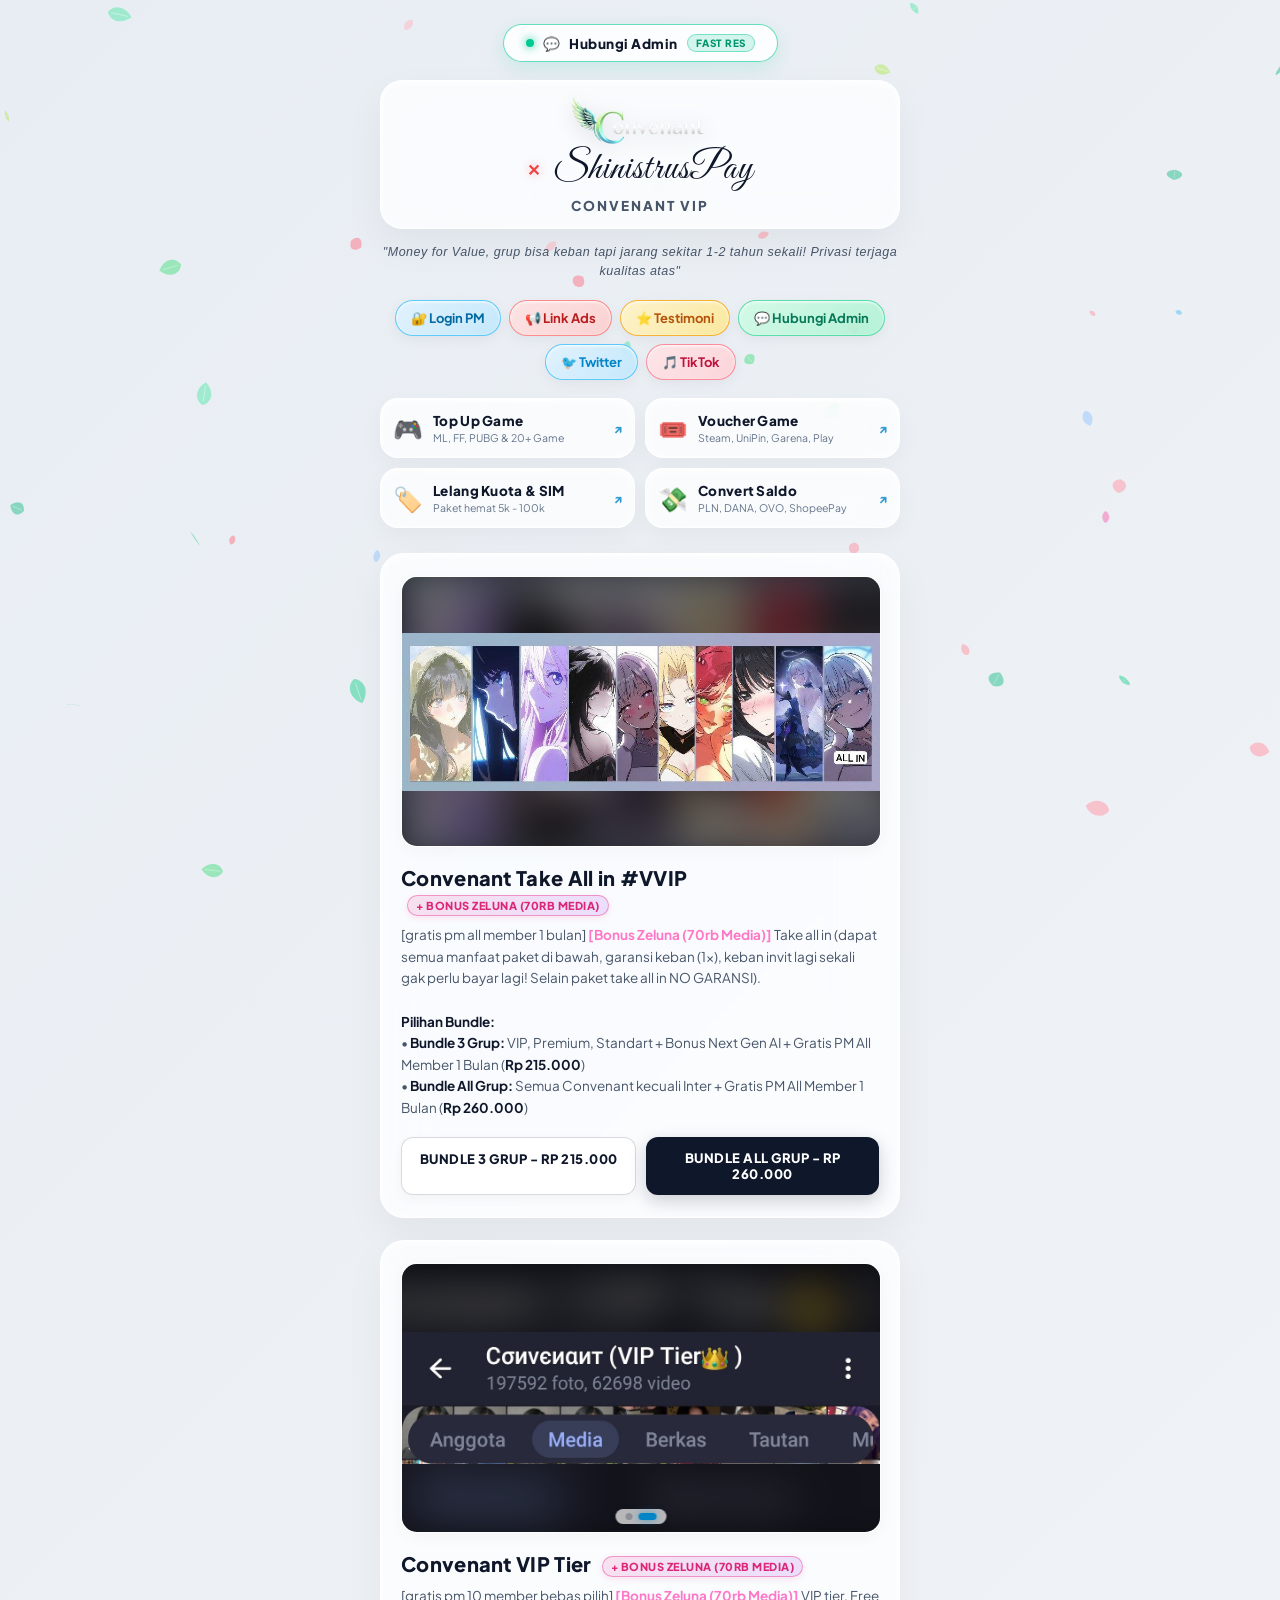
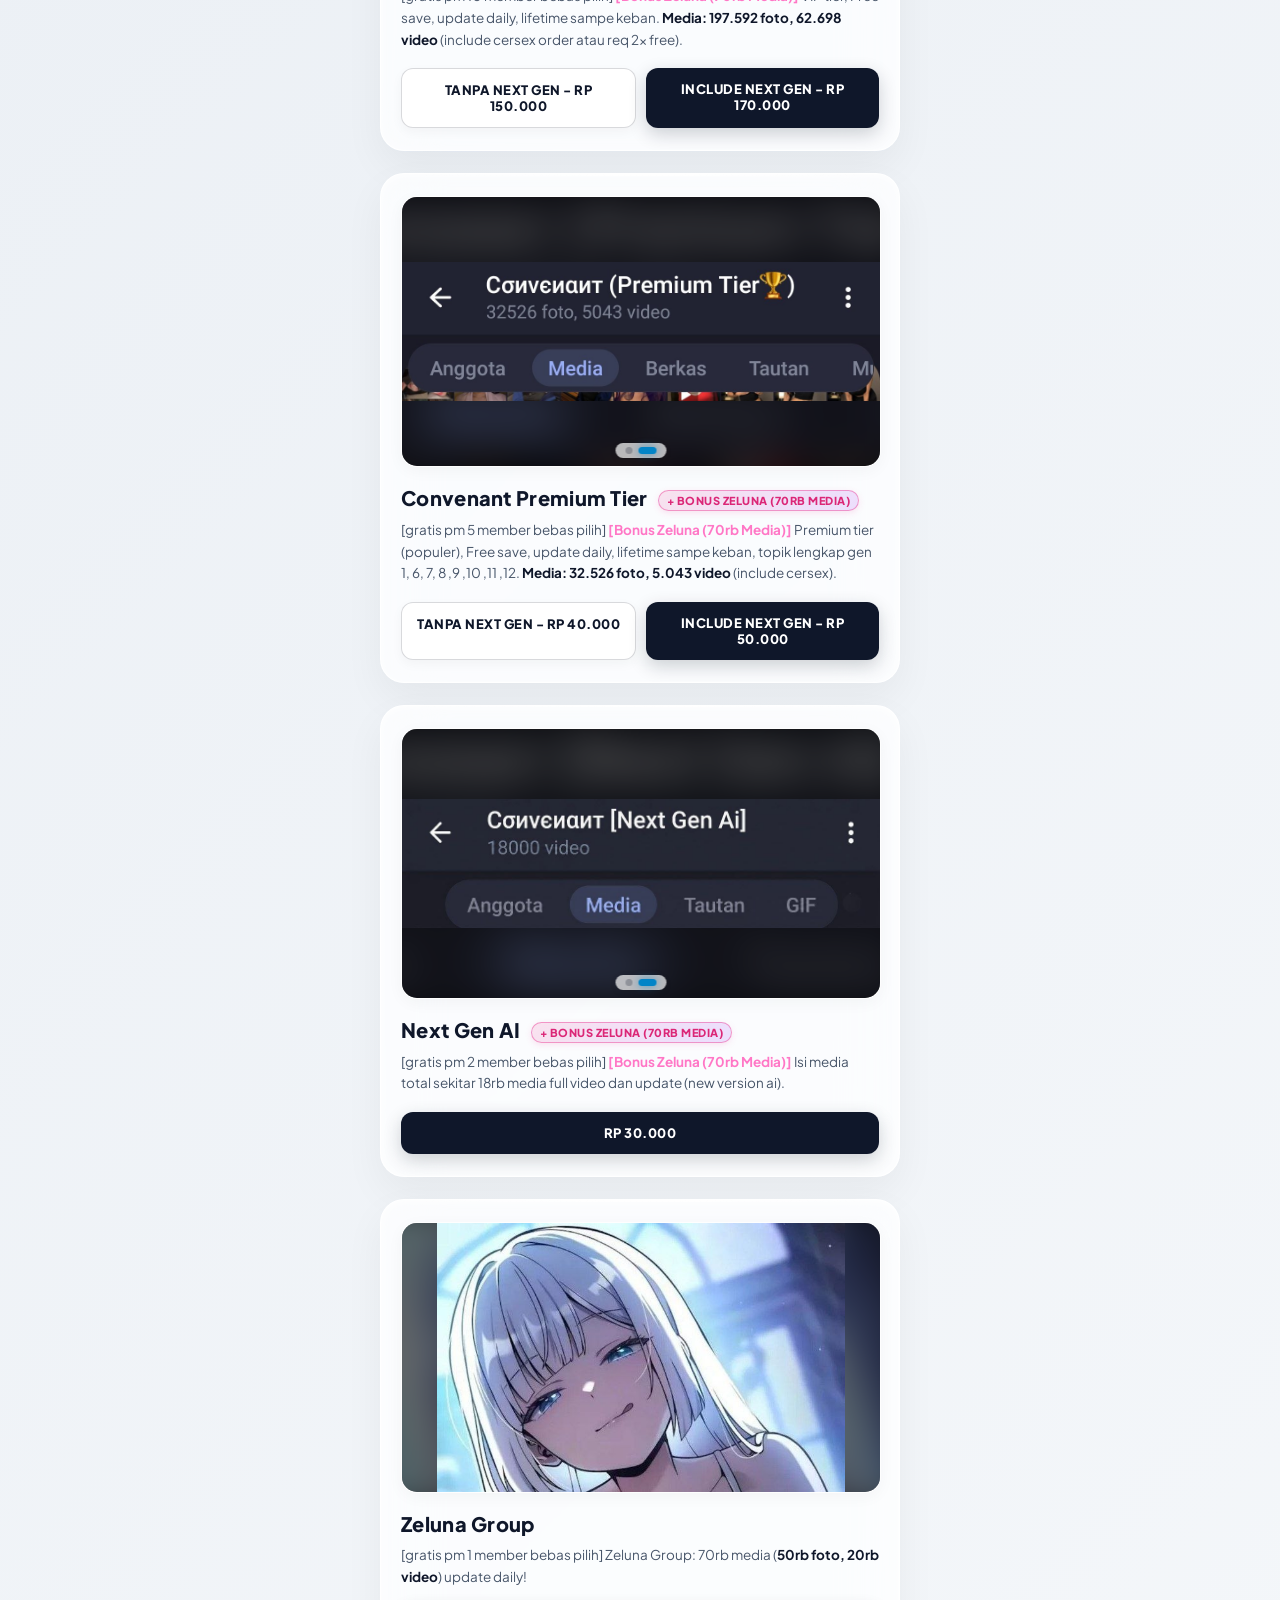
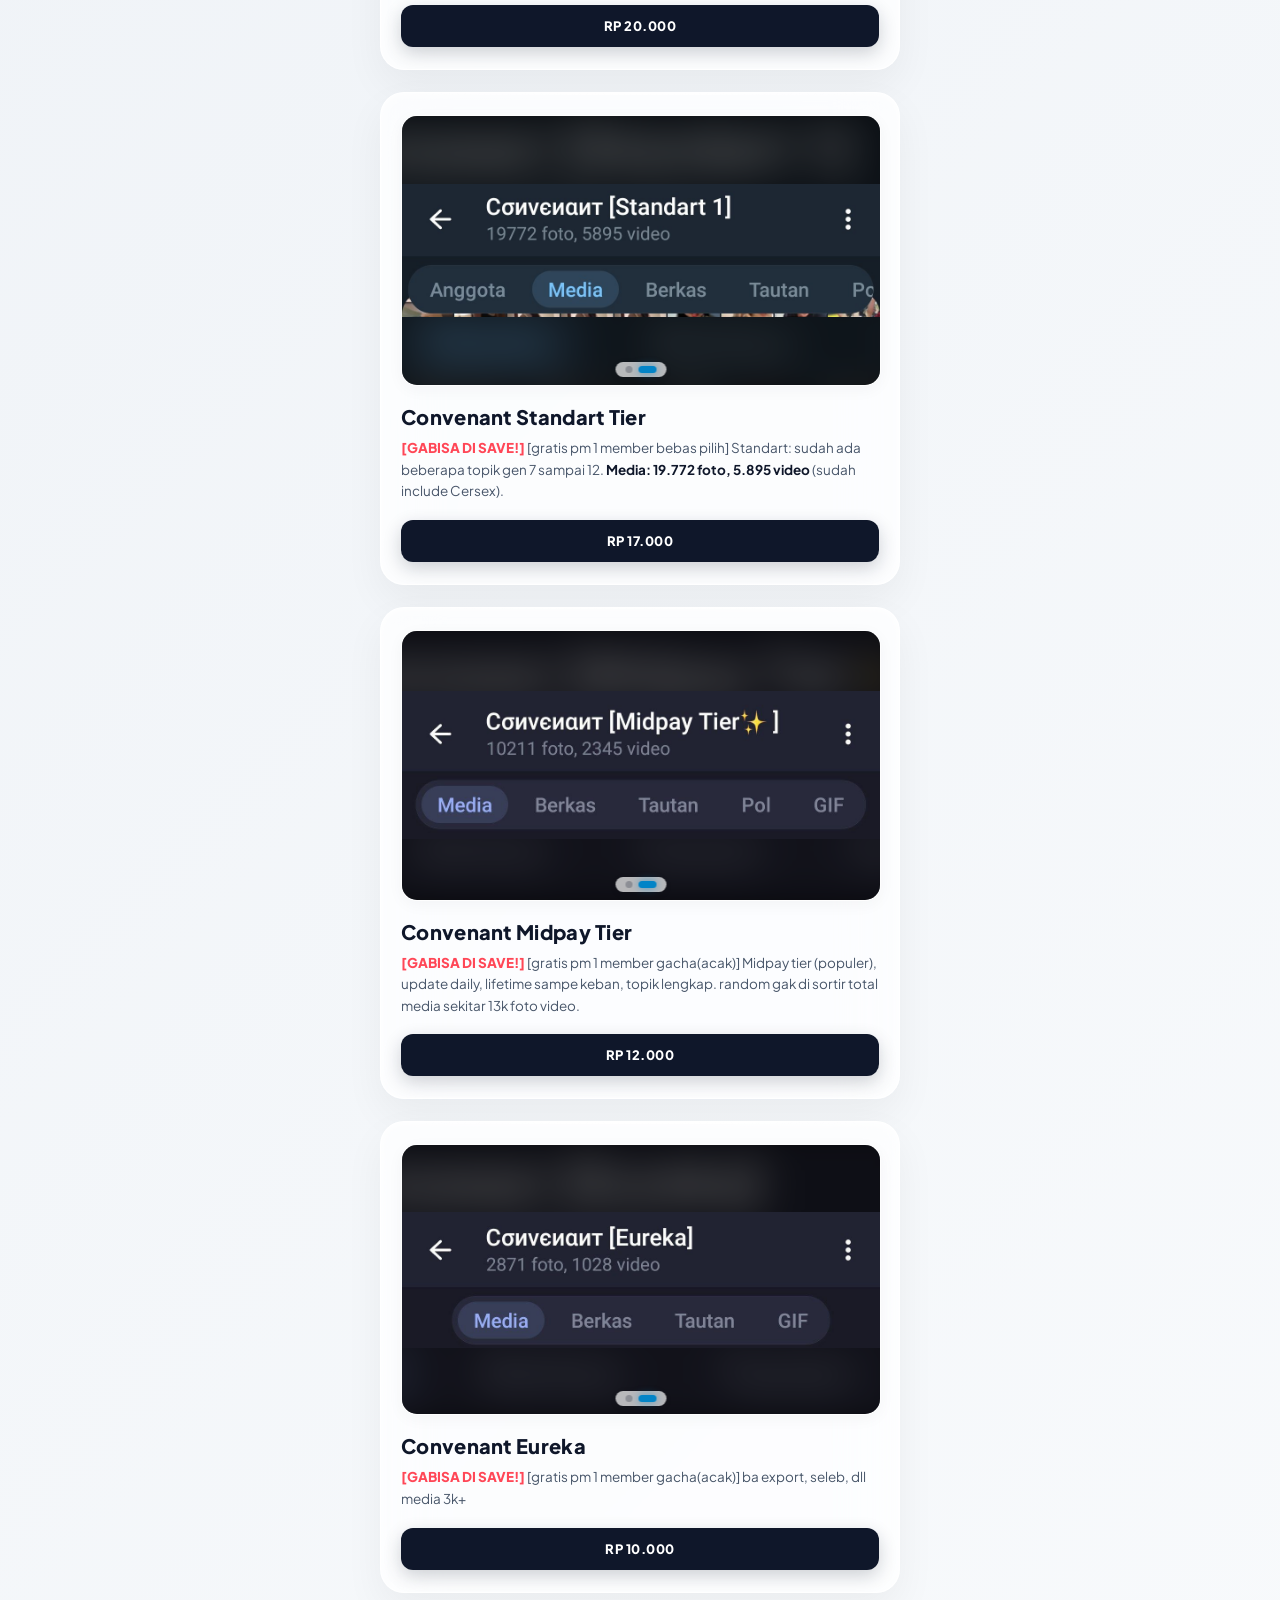
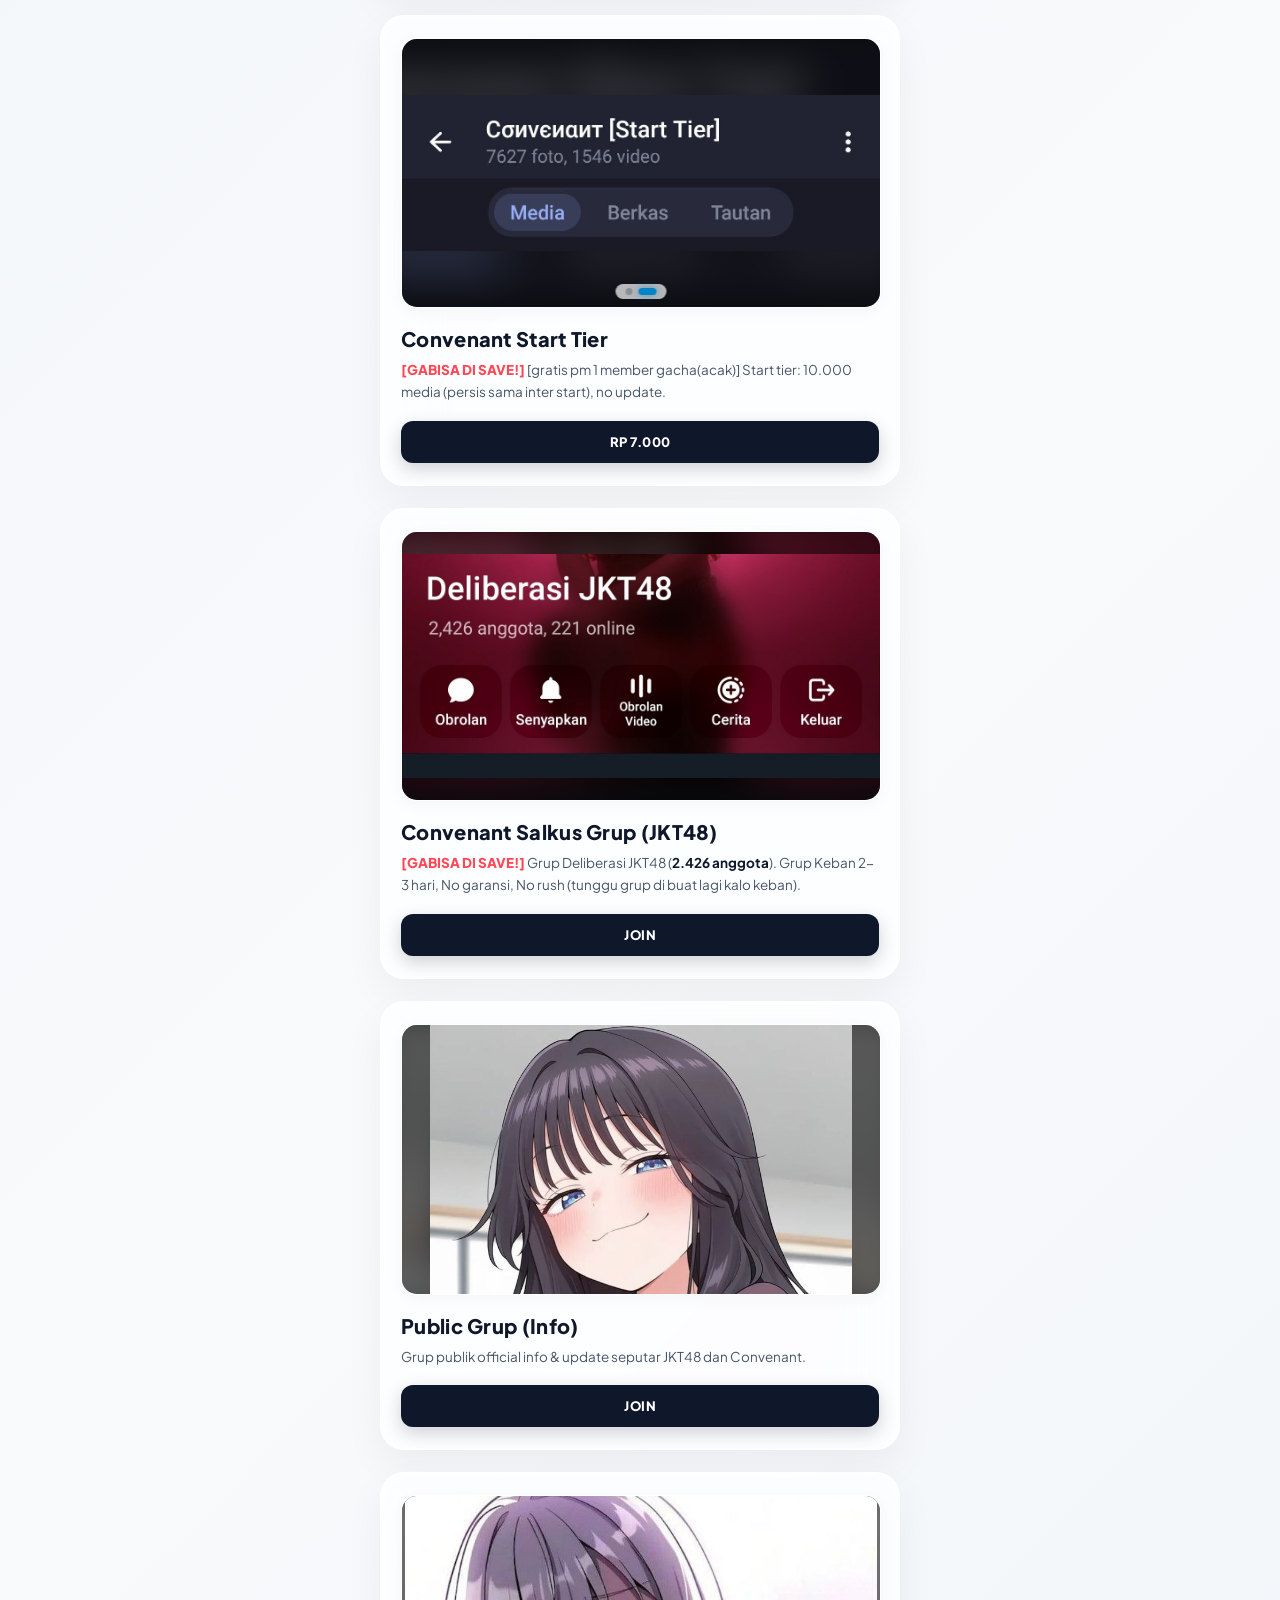
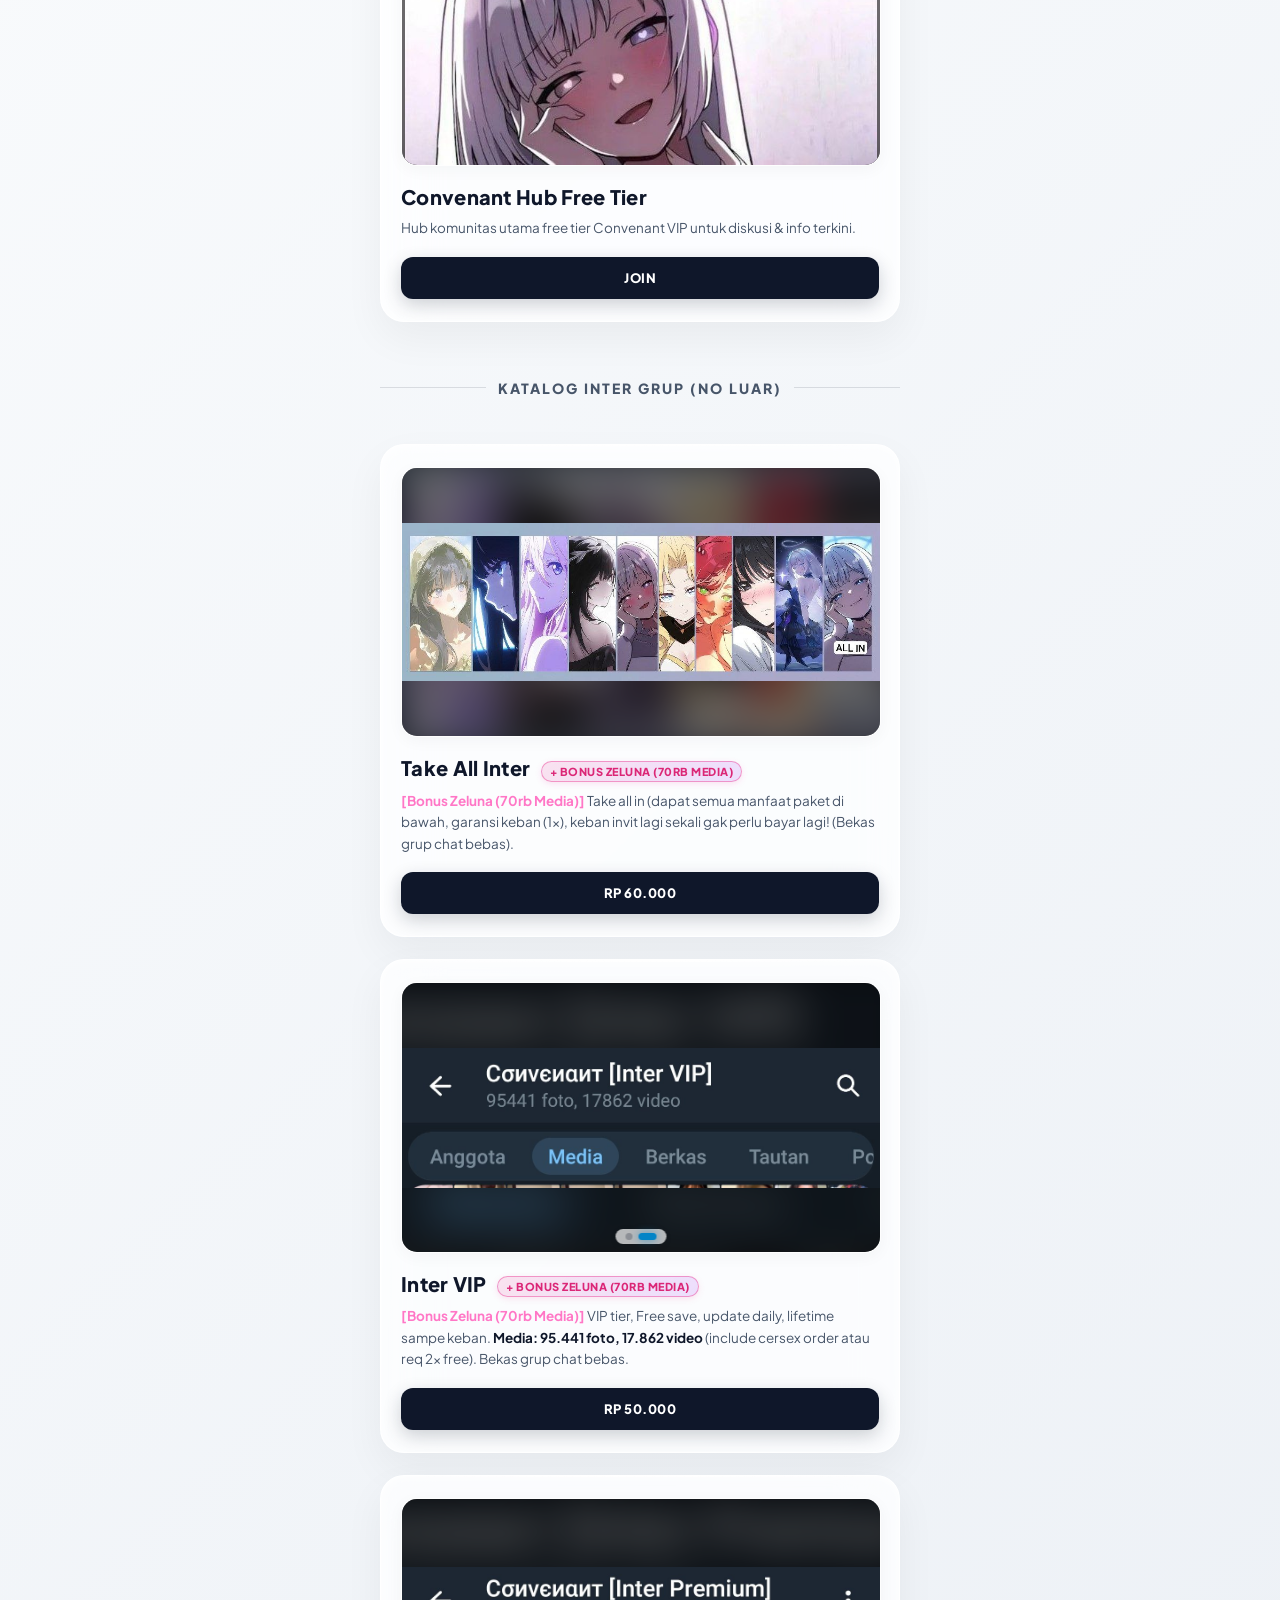
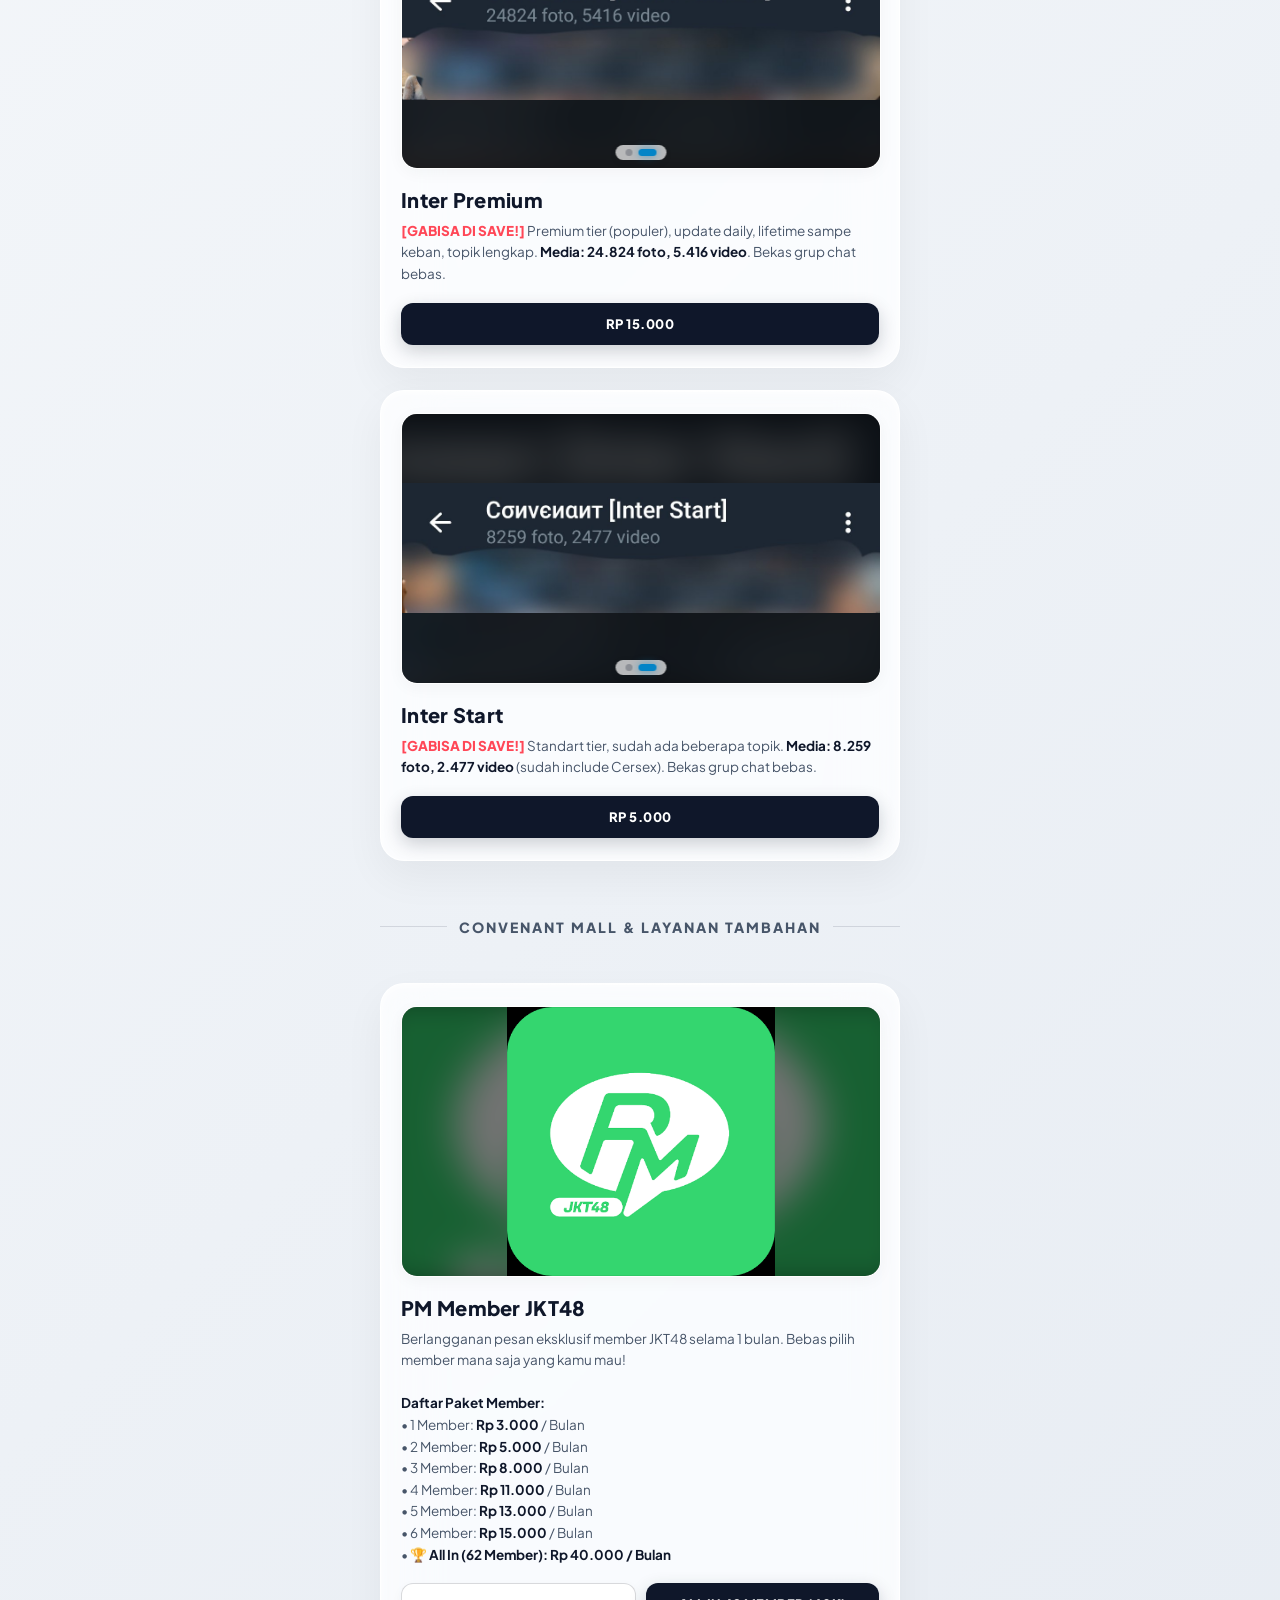
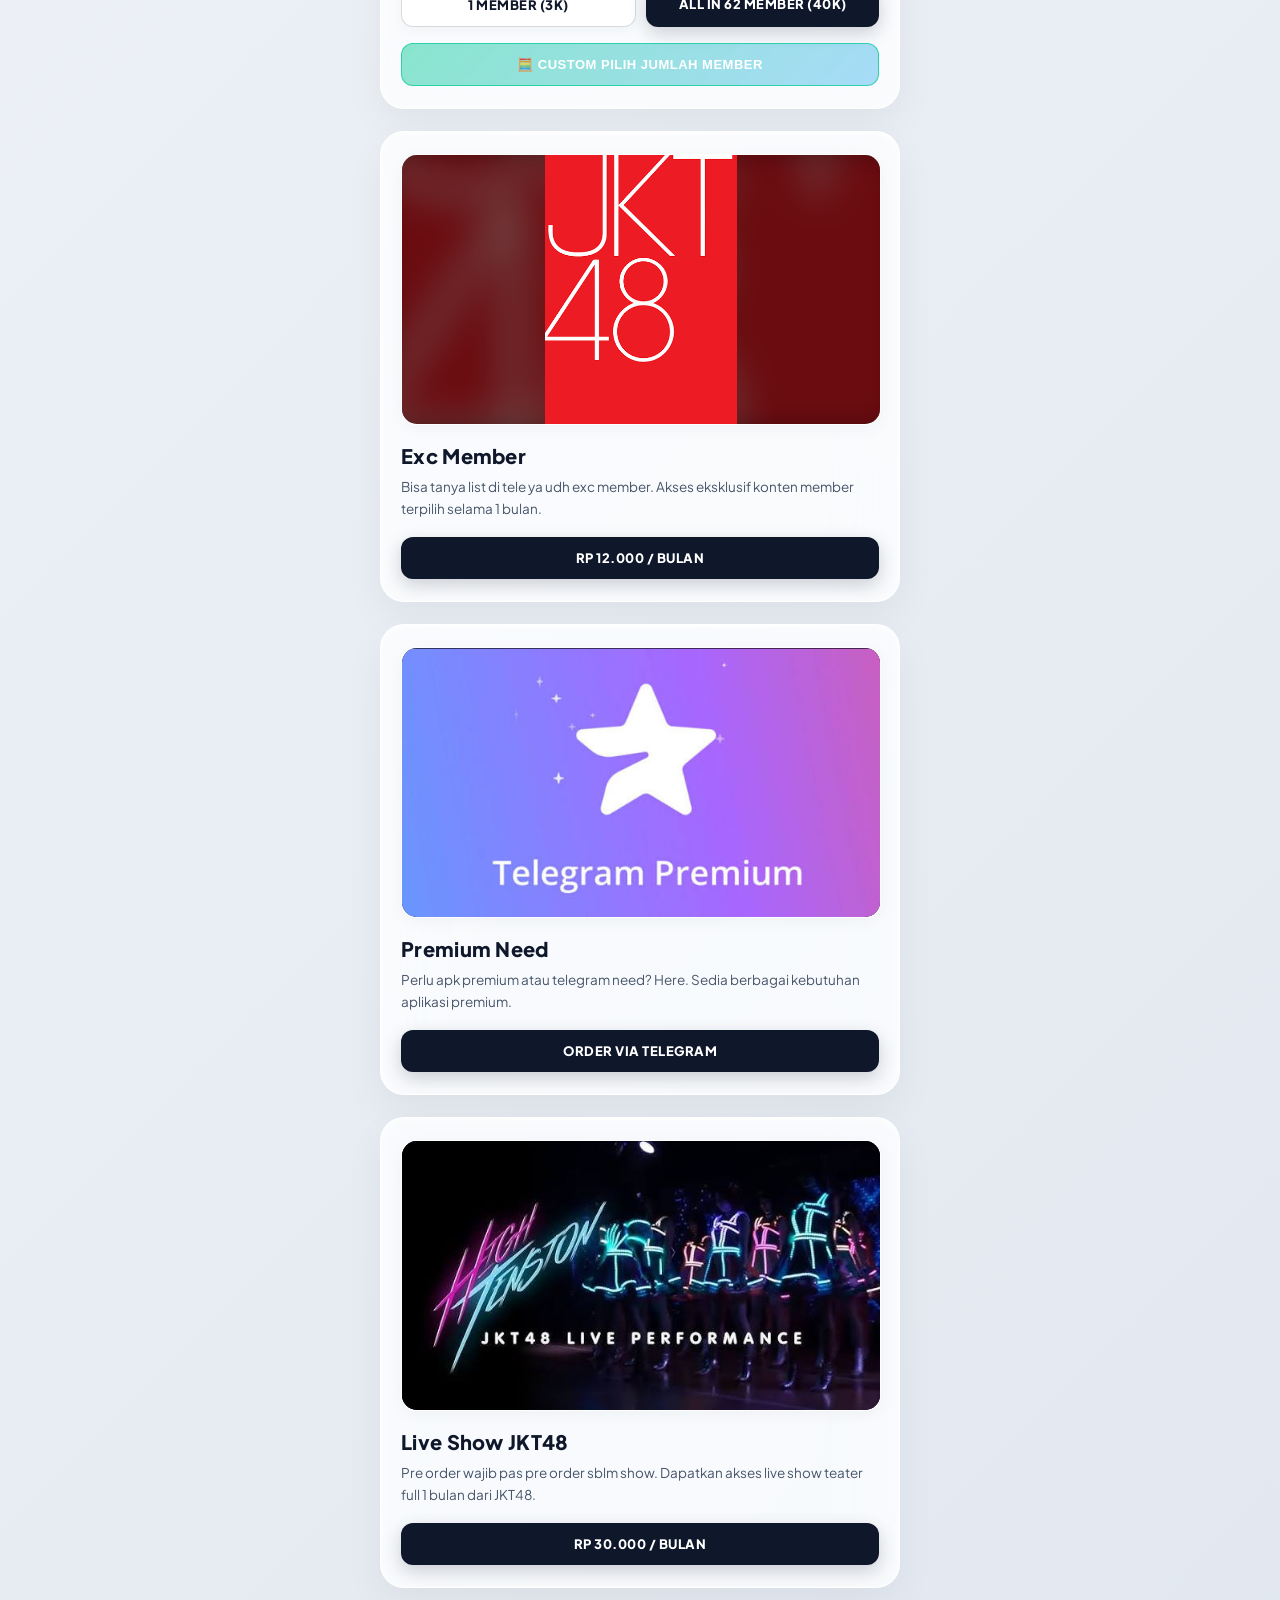
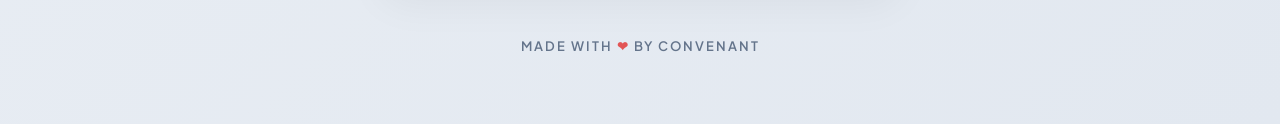
==== commit 5f3a8ae9: "Add files via upload" ====
--- a/index.html
+++ b/index.html
@@ -13,43 +13,44 @@
     <meta charset="UTF-8">
     <meta name="viewport" content="width=device-width, initial-scale=1.0, maximum-scale=1.0, user-scalable=no">
     <title>Convenant VIP - OrderVIP</title>
-    <!-- Google Fonts Calligraphy for ShinistrusPay -->
+    <!-- Google Fonts Calligraphy for ShinistrusPay & Plus Jakarta Sans -->
     <link rel="preconnect" href="https://fonts.googleapis.com">
     <link rel="preconnect" href="https://fonts.gstatic.com" crossorigin>
-    <link href="https://fonts.googleapis.com/css2?family=Great+Vibes&display=swap" rel="stylesheet">
+    <link href="https://fonts.googleapis.com/css2?family=Great+Vibes&family=Plus+Jakarta+Sans:wght@400;500;600;700;800;900&display=swap" rel="stylesheet">
     <style>
-        /* --- CSS VARIABLES UNTUK DYNAMIC THEME --- */
+        /* --- CSS VARIABLES UNTUK PURE WHITE GLASS THEME (SAMA SEPERTI WEB PM) --- */
         :root {
-            --bg-color: #05070d;
-            --text-main: #ffffff;
-            --text-sub: #a0aab5;
-            --card-bg: rgba(18, 24, 38, 0.72);
-            --card-border: rgba(255, 255, 255, 0.16);
-            --card-shadow: rgba(0, 0, 0, 0.6);
-            --card-hover-bg: rgba(26, 34, 52, 0.88);
-            --card-hover-border: rgba(42, 171, 238, 0.6);
-            --btn-primary-bg: #ffffff;
-            --btn-primary-text: #05070d;
-            --btn-secondary-bg: rgba(255,255,255,0.08);
-            --btn-secondary-border: rgba(255,255,255,0.3);
-            --divider-color: rgba(255, 255, 255, 0.25);
-            --glow-color: rgba(255, 255, 255, 0.8);
-            --glow-accent: rgba(42, 171, 238, 0.8);
-            --admin-card-border: rgba(0, 201, 147, 0.4);
-        }
-
-        /* --- STYLING DASAR (DARK BASE GUARANTEE) --- */
+            --bg-color: #f8fafc;
+            --text-main: #0f172a;
+            --text-sub: #475569;
+            --card-bg: rgba(255, 255, 255, 0.72);
+            --card-border: rgba(255, 255, 255, 0.92);
+            --card-shadow: 0 16px 40px rgba(0, 0, 0, 0.05), 0 2px 6px rgba(255, 255, 255, 0.8) inset;
+            --card-hover-bg: rgba(255, 255, 255, 0.92);
+            --card-hover-border: rgba(2, 132, 199, 0.5);
+            --btn-primary-bg: #0f172a;
+            --btn-primary-text: #ffffff;
+            --btn-secondary-bg: rgba(255, 255, 255, 0.85);
+            --btn-secondary-border: rgba(15, 23, 42, 0.16);
+            --divider-color: rgba(15, 23, 42, 0.12);
+            --glow-color: rgba(2, 132, 199, 0.35);
+            --glow-accent: rgba(2, 132, 199, 0.6);
+            --admin-card-border: rgba(0, 201, 147, 0.55);
+        }
+
+        /* --- STYLING DASAR (PURE WHITE GLASS THEME) --- */
         html, body {
             margin: 0;
             padding: 0;
-            font-family: 'Segoe UI', Tahoma, Geneva, Verdana, sans-serif;
-            background-color: #05070d !important;
-            background: #05070d !important;
+            font-family: 'Plus Jakarta Sans', -apple-system, BlinkMacSystemFont, 'Segoe UI', Roboto, sans-serif;
+            background: linear-gradient(135deg, #e8edf3 0%, #f8fafc 50%, #e2e8f0 100%) !important;
+            background-color: #f8fafc !important;
             color: var(--text-main);
             overflow-x: hidden;
             -webkit-font-smoothing: antialiased;
             transition: color 0.3s ease;
             user-select: none;
+            min-height: 100vh;
         }
 
         #star-canvas {
@@ -65,28 +66,17 @@
         .container {
             max-width: 520px;
             margin: 0 auto;
-            padding: 30px 16px 40px;
+            padding: 24px 16px 40px;
             text-align: center;
             position: relative;
             z-index: 5;
-        }
-
-        /* Judul Utama */
-        .header-title {
-            font-size: 34px;
-            font-weight: 900;
-            margin-bottom: 2px;
-            letter-spacing: 3px;
-            text-transform: uppercase;
-            text-shadow: 0 0 20px rgba(0,0,0,0.9), 0 0 15px var(--glow-color);
-            animation: glowPulse 2s infinite alternate;
         }
 
         /* --- KONTAK ADMIN PALING ATAS --- */
         .top-admin-container {
             display: flex;
             justify-content: center;
-            margin-bottom: 22px;
+            margin-bottom: 18px;
         }
 
         .top-admin-link {
@@ -94,25 +84,25 @@
             align-items: center;
             gap: 9px;
             padding: 9px 22px;
-            background: rgba(18, 24, 38, 0.88);
-            border: 1.5px solid rgba(0, 201, 147, 0.55);
+            background: rgba(255, 255, 255, 0.85);
+            border: 1.5px solid rgba(0, 201, 147, 0.6);
             border-radius: 30px;
-            color: #ffffff;
+            color: #0f172a;
             font-size: 13.5px;
             font-weight: 800;
             letter-spacing: 0.5px;
             text-decoration: none;
             backdrop-filter: blur(16px);
             -webkit-backdrop-filter: blur(16px);
-            box-shadow: 0 6px 20px rgba(0, 201, 147, 0.25), 0 0 12px rgba(0, 201, 147, 0.15);
+            box-shadow: 0 6px 20px rgba(0, 201, 147, 0.15), 0 2px 6px rgba(255, 255, 255, 0.8) inset;
             transition: all 0.3s cubic-bezier(0.175, 0.885, 0.32, 1.275);
         }
 
         .top-admin-link:hover {
             transform: translateY(-2px) scale(1.04);
             border-color: #00c993;
-            box-shadow: 0 8px 26px rgba(0, 201, 147, 0.5), 0 0 20px rgba(0, 201, 147, 0.35);
-            background: rgba(22, 36, 56, 0.95);
+            box-shadow: 0 8px 26px rgba(0, 201, 147, 0.35);
+            background: #ffffff;
         }
 
         .admin-live-dot {
@@ -133,45 +123,60 @@
             font-size: 10px;
             font-weight: 900;
             text-transform: uppercase;
-            background: rgba(0, 201, 147, 0.22);
-            color: #00c993;
+            background: rgba(0, 201, 147, 0.16);
+            color: #00966d;
             padding: 2px 8px;
             border-radius: 10px;
             border: 1px solid rgba(0, 201, 147, 0.45);
         }
 
-        /* Collab x ShinistrusPay Calligraphy Header */
-        .collab-container {
+        /* --- COLLAB HEADER BOX DENGAN LOGO X SHINISTRUSPAY --- */
+        .collab-header-box {
+            background: rgba(255, 255, 255, 0.75);
+            backdrop-filter: blur(28px) saturate(180%);
+            -webkit-backdrop-filter: blur(28px) saturate(180%);
+            border: 1.5px solid rgba(255, 255, 255, 0.95);
+            border-radius: 22px;
+            padding: 16px 22px 14px;
+            box-shadow: 0 16px 40px rgba(0, 0, 0, 0.05), 0 2px 6px rgba(255, 255, 255, 0.8) inset;
+            margin-bottom: 14px;
             display: flex;
             flex-direction: column;
             align-items: center;
+            gap: 4px;
+        }
+
+        .collab-row {
+            display: inline-flex;
+            align-items: center;
             justify-content: center;
-            gap: 1px;
-            margin-bottom: 12px;
+            gap: 12px;
+        }
+
+        .brand-logo-img {
+            max-height: 48px;
+            width: auto;
+            object-fit: contain;
+            filter: drop-shadow(0 4px 10px rgba(0,0,0,0.12));
         }
 
         .collab-x {
-            font-size: 18px;
+            font-size: 16px;
             font-weight: 900;
-            color: #ff2a4b !important;
-            letter-spacing: 2px;
-            line-height: 1;
-            margin: 4px 0 2px 0;
-            text-shadow: 0 0 10px rgba(255, 42, 75, 0.9), 0 0 20px rgba(255, 42, 75, 0.6);
+            color: #ef4444 !important;
+            letter-spacing: 1px;
+            text-shadow: 0 0 10px rgba(239, 68, 68, 0.4);
             display: inline-block;
-            filter: drop-shadow(0 0 6px rgba(255, 42, 75, 0.8));
-        }
-
-        .shinistrus-pay-calligraphy {
-            font-family: 'Great Vibes', 'Alex Brush', cursive;
+        }
+
+        .shinistrus-calligraphy {
+            font-family: 'Great Vibes', cursive;
             font-size: 38px;
             font-weight: 400;
-            color: #ffffff !important;
-            -webkit-text-fill-color: #ffffff !important;
-            letter-spacing: 1.5px;
-            line-height: 1.15;
-            text-shadow: 0 0 14px rgba(255, 255, 255, 0.85), 0 0 25px rgba(255, 255, 255, 0.45), 0 0 35px var(--glow-accent);
-            filter: drop-shadow(0 2px 10px rgba(0, 0, 0, 0.8));
+            color: #0f172a !important;
+            letter-spacing: 1px;
+            line-height: 1.1;
+            text-shadow: 0 0 12px rgba(255, 255, 255, 0.9);
             animation: smoothGlowPulse 2.5s infinite alternate ease-in-out;
         }
 
@@ -180,23 +185,27 @@
                 text-shadow: 0 0 10px rgba(255, 255, 255, 0.6), 0 0 20px rgba(255, 255, 255, 0.3);
             }
             to {
-                text-shadow: 0 0 20px rgba(255, 255, 255, 0.95), 0 0 35px rgba(255, 255, 255, 0.6), 0 0 45px var(--glow-accent);
-            }
+                text-shadow: 0 0 20px rgba(255, 255, 255, 0.95), 0 0 35px rgba(255, 255, 255, 0.6);
+            }
+        }
+
+        .header-title-sub {
+            font-size: 13.5px;
+            font-weight: 800;
+            letter-spacing: 2px;
+            text-transform: uppercase;
+            color: #475569;
+            margin-top: 2px;
         }
 
         .header-motto {
-            font-size: 13px;
+            font-size: 12.5px;
             color: var(--text-sub);
-            letter-spacing: 1px;
+            letter-spacing: 0.5px;
             margin-bottom: 20px;
             font-style: italic;
             line-height: 1.5;
-            text-shadow: 0 0 10px rgba(0,0,0,0.8);
-        }
-
-        @keyframes glowPulse {
-            from { text-shadow: 0 0 10px rgba(128, 128, 128, 0.3); }
-            to { text-shadow: 0 0 25px var(--glow-color), 0 0 10px var(--glow-accent); }
+            text-shadow: none;
         }
 
         /* --- HEADER QUICK ACTION PILL BUTTONS --- */
@@ -211,11 +220,11 @@
         .nav-pill {
             padding: 9px 15px;
             border-radius: 25px;
-            border: 1px solid var(--card-border);
-            background: rgba(18, 24, 38, 0.82);
+            border: 1px solid rgba(255, 255, 255, 0.95);
+            background: rgba(255, 255, 255, 0.75);
             backdrop-filter: blur(12px);
             -webkit-backdrop-filter: blur(12px);
-            color: #ffffff;
+            color: #0f172a;
             font-weight: 700;
             font-size: 13px;
             text-decoration: none;
@@ -224,39 +233,45 @@
             display: inline-flex;
             align-items: center;
             gap: 6px;
-            box-shadow: 0 4px 12px rgba(0,0,0,0.4);
+            box-shadow: 0 4px 14px rgba(0,0,0,0.05), 0 1px 3px rgba(255, 255, 255, 0.9) inset;
         }
 
         .nav-pill:hover {
             transform: translateY(-2px);
-            border-color: rgba(42, 171, 238, 0.8);
-            box-shadow: 0 6px 18px rgba(42, 171, 238, 0.4);
-            background: rgba(30, 38, 55, 0.95);
+            border-color: rgba(2, 132, 199, 0.6);
+            box-shadow: 0 6px 20px rgba(2, 132, 199, 0.18);
+            background: #ffffff;
         }
 
         .pill-login {
-            background: linear-gradient(135deg, rgba(26, 92, 255, 0.5), rgba(42, 171, 238, 0.4));
-            border-color: rgba(26, 92, 255, 0.7);
+            background: linear-gradient(135deg, rgba(224, 242, 254, 0.9), rgba(186, 230, 253, 0.8));
+            border-color: rgba(56, 189, 248, 0.75);
+            color: #0369a1;
         }
         .pill-ads {
-            background: linear-gradient(135deg, rgba(235, 77, 75, 0.5), rgba(255, 107, 107, 0.4));
-            border-color: rgba(235, 77, 75, 0.7);
+            background: linear-gradient(135deg, rgba(254, 226, 226, 0.9), rgba(254, 202, 202, 0.8));
+            border-color: rgba(248, 113, 113, 0.75);
+            color: #b91c1c;
         }
         .pill-testi {
-            background: linear-gradient(135deg, rgba(255, 184, 0, 0.35), rgba(255, 140, 0, 0.3));
-            border-color: rgba(255, 184, 0, 0.6);
+            background: linear-gradient(135deg, rgba(254, 243, 199, 0.9), rgba(253, 230, 138, 0.8));
+            border-color: rgba(245, 158, 11, 0.75);
+            color: #b45309;
         }
         .pill-admin {
-            background: linear-gradient(135deg, rgba(0, 201, 147, 0.35), rgba(0, 160, 110, 0.3));
-            border-color: rgba(0, 201, 147, 0.6);
+            background: linear-gradient(135deg, rgba(209, 250, 229, 0.9), rgba(167, 243, 208, 0.8));
+            border-color: rgba(52, 211, 153, 0.75);
+            color: #047857;
         }
         .pill-twitter {
-            background: linear-gradient(135deg, rgba(29, 161, 242, 0.4), rgba(0, 119, 181, 0.35));
-            border-color: rgba(29, 161, 242, 0.65);
+            background: linear-gradient(135deg, rgba(224, 242, 254, 0.9), rgba(186, 230, 253, 0.8));
+            border-color: rgba(56, 189, 248, 0.75);
+            color: #0284c7;
         }
         .pill-tiktok {
-            background: linear-gradient(135deg, rgba(254, 44, 85, 0.4), rgba(37, 244, 238, 0.25));
-            border-color: rgba(254, 44, 85, 0.65);
+            background: linear-gradient(135deg, rgba(255, 228, 230, 0.9), rgba(254, 205, 211, 0.8));
+            border-color: rgba(251, 113, 133, 0.75);
+            color: #be123c;
         }
 
         /* --- 4 JALUR TOMBOL MENU UTAMA (PINDAH TAB KE SUB FOLDER) --- */
@@ -268,18 +283,18 @@
         }
 
         .portal-btn {
-            background: rgba(18, 24, 38, 0.85);
-            border: 1px solid rgba(255, 255, 255, 0.18);
+            background: rgba(255, 255, 255, 0.75);
+            border: 1.5px solid rgba(255, 255, 255, 0.95);
             border-radius: 18px;
             padding: 13px 12px;
             display: flex;
             align-items: center;
             gap: 10px;
             text-decoration: none;
-            color: #ffffff;
+            color: #0f172a;
             backdrop-filter: blur(16px);
             -webkit-backdrop-filter: blur(16px);
-            box-shadow: 0 8px 24px rgba(0, 0, 0, 0.45);
+            box-shadow: 0 8px 24px rgba(0, 0, 0, 0.04), 0 2px 6px rgba(255, 255, 255, 0.8) inset;
             transition: all 0.3s cubic-bezier(0.175, 0.885, 0.32, 1.275);
             position: relative;
             overflow: hidden;
@@ -291,32 +306,29 @@
             position: absolute;
             top: 0; left: 0; right: 0;
             height: 1.5px;
-            background: linear-gradient(90deg, transparent, rgba(255, 255, 255, 0.5), transparent);
+            background: linear-gradient(90deg, transparent, rgba(255, 255, 255, 0.95), transparent);
         }
 
         .portal-btn:hover {
             transform: translateY(-3px) scale(1.02);
-            box-shadow: 0 12px 30px rgba(42, 171, 238, 0.35);
+            box-shadow: 0 12px 30px rgba(2, 132, 199, 0.15);
+            background: rgba(255, 255, 255, 0.95);
         }
 
         .btn-portal-game:hover {
-            border-color: rgba(42, 171, 238, 0.85);
-            background: rgba(22, 38, 68, 0.95);
+            border-color: rgba(2, 132, 199, 0.65);
         }
 
         .btn-portal-voucher:hover {
-            border-color: rgba(255, 184, 0, 0.85);
-            background: rgba(50, 38, 18, 0.95);
+            border-color: rgba(245, 158, 11, 0.65);
         }
 
         .btn-portal-lelang:hover {
-            border-color: rgba(0, 201, 147, 0.85);
-            background: rgba(14, 48, 38, 0.95);
+            border-color: rgba(16, 185, 129, 0.65);
         }
 
         .btn-portal-convert:hover {
-            border-color: rgba(168, 85, 247, 0.85);
-            background: rgba(42, 22, 60, 0.95);
+            border-color: rgba(168, 85, 247, 0.65);
         }
 
         .portal-icon {
@@ -335,7 +347,7 @@
         .portal-title {
             font-size: 13.5px;
             font-weight: 800;
-            color: #ffffff;
+            color: #0f172a;
             letter-spacing: 0.3px;
             white-space: nowrap;
             overflow: hidden;
@@ -343,8 +355,8 @@
         }
 
         .portal-desc {
-            font-size: 10px;
-            color: var(--text-sub);
+            font-size: 10.5px;
+            color: #64748b;
             white-space: nowrap;
             overflow: hidden;
             text-overflow: ellipsis;
@@ -353,7 +365,7 @@
         .portal-arrow {
             font-size: 13px;
             font-weight: 800;
-            color: #60a5fa;
+            color: #0284c7;
             opacity: 0.8;
             transition: transform 0.25s ease;
         }
@@ -369,23 +381,23 @@
             display: flex;
             align-items: center;
             text-align: center;
-            color: var(--text-sub);
-            font-size: 15px;
-            font-weight: bold;
+            color: #475569;
+            font-size: 14px;
+            font-weight: 800;
             text-transform: uppercase;
             letter-spacing: 2px;
             transition: color 0.3s ease;
-            text-shadow: 0 0 10px rgba(0,0,0,0.8);
+            text-shadow: none;
         }
         .section-divider::before, .section-divider::after {
             content: '';
             flex: 1;
-            border-bottom: 1px solid var(--divider-color);
+            border-bottom: 1.5px solid rgba(15, 23, 42, 0.12);
         }
         .section-divider::before { margin-right: 12px; }
         .section-divider::after { margin-left: 12px; }
 
-        /* --- DESAIN KARTU MENU (PREMIUM GLASSMORPHISM) --- */
+        /* --- DESAIN KARTU MENU (PREMIUM WHITE GLASSMORPHISM) --- */
         .card-list {
             display: flex;
             flex-direction: column;
@@ -393,15 +405,15 @@
         }
 
         .card {
-            background: linear-gradient(145deg, rgba(22, 30, 48, 0.78) 0%, rgba(13, 17, 28, 0.88) 100%); 
-            border: 1px solid rgba(255, 255, 255, 0.14);
-            border-radius: 22px;
+            background: rgba(255, 255, 255, 0.75); 
+            border: 1.5px solid rgba(255, 255, 255, 0.95);
+            border-radius: 24px;
             padding: 22px 20px;
-            backdrop-filter: blur(20px);
-            -webkit-backdrop-filter: blur(20px);
+            backdrop-filter: blur(28px) saturate(180%);
+            -webkit-backdrop-filter: blur(28px) saturate(180%);
             text-align: left;
             transition: all 0.35s cubic-bezier(0.175, 0.885, 0.32, 1.275);
-            box-shadow: 0 14px 35px var(--card-shadow);
+            box-shadow: 0 16px 40px rgba(0, 0, 0, 0.05), 0 2px 6px rgba(255, 255, 255, 0.8) inset;
             position: relative;
             overflow: hidden;
             animation: cardGloryGlow 5s ease-in-out infinite;
@@ -413,8 +425,8 @@
             top: 0;
             left: 8%;
             right: 8%;
-            height: 1px;
-            background: linear-gradient(90deg, transparent, rgba(255, 255, 255, 0.35), transparent);
+            height: 1.5px;
+            background: linear-gradient(90deg, transparent, rgba(255, 255, 255, 0.95), transparent);
             pointer-events: none;
             z-index: 1;
         }
@@ -430,11 +442,11 @@
             background: linear-gradient(
                 125deg,
                 transparent 22%,
-                rgba(255, 0, 128, 0.09) 35%,
-                rgba(255, 215, 0, 0.24) 44%,
-                rgba(0, 255, 220, 0.28) 50%,
-                rgba(66, 133, 244, 0.25) 56%,
-                rgba(168, 85, 247, 0.15) 65%,
+                rgba(255, 0, 128, 0.06) 35%,
+                rgba(255, 215, 0, 0.15) 44%,
+                rgba(0, 255, 220, 0.18) 50%,
+                rgba(66, 133, 244, 0.15) 56%,
+                rgba(168, 85, 247, 0.1) 65%,
                 transparent 78%
             );
             pointer-events: none;
@@ -468,10 +480,10 @@
 
         @keyframes cardGloryGlow {
             0%, 100% {
-                box-shadow: 0 14px 35px var(--card-shadow), 0 0 0 1px rgba(255, 255, 255, 0.12);
-            }
-            25% {
-                box-shadow: 0 16px 42px rgba(0, 0, 0, 0.75), 0 0 20px rgba(42, 171, 238, 0.28), 0 0 0 1px rgba(255, 215, 0, 0.45);
+                box-shadow: 0 16px 40px rgba(0, 0, 0, 0.05), 0 2px 6px rgba(255, 255, 255, 0.8) inset;
+            }
+            50% {
+                box-shadow: 0 20px 45px rgba(2, 132, 199, 0.1), 0 0 20px rgba(2, 132, 199, 0.08), 0 2px 6px rgba(255, 255, 255, 0.9) inset;
             }
         }
 
@@ -488,9 +500,9 @@
 
         .card:hover {
             transform: translateY(-6px) scale(1.01);
-            border-color: rgba(255, 215, 0, 0.85);
-            box-shadow: 0 20px 50px rgba(42, 171, 238, 0.35), 0 0 28px rgba(255, 215, 0, 0.3);
-            background: var(--card-hover-bg);
+            border-color: rgba(2, 132, 199, 0.45);
+            box-shadow: 0 22px 50px rgba(2, 132, 199, 0.12), 0 2px 8px rgba(255, 255, 255, 1) inset;
+            background: rgba(255, 255, 255, 0.92);
         }
 
         /* --- BADGE DISKON BOT & TIMER --- */
@@ -498,13 +510,13 @@
             position: absolute;
             top: 14px;
             right: 14px;
-            background: linear-gradient(135deg, #ff0055, #ff4757);
+            background: linear-gradient(135deg, #ef4444, #f43f5e);
             color: #ffffff;
             font-size: 11px;
             font-weight: 900;
             padding: 4px 10px;
             border-radius: 10px;
-            box-shadow: 0 4px 14px rgba(255, 0, 85, 0.5);
+            box-shadow: 0 4px 14px rgba(239, 68, 68, 0.35);
             z-index: 10;
             animation: pulseBadge 1.8s infinite alternate;
         }
@@ -520,31 +532,31 @@
             gap: 5px;
             font-size: 11px;
             font-weight: 800;
-            color: #ffb800;
-            background: rgba(255, 184, 0, 0.15);
-            border: 1px solid rgba(255, 184, 0, 0.4);
+            color: #b45309;
+            background: rgba(254, 243, 199, 0.85);
+            border: 1px solid rgba(245, 158, 11, 0.45);
             padding: 4px 10px;
             border-radius: 10px;
             margin-bottom: 12px;
         }
 
         .strike-price {
-            color: #8a96a3;
+            color: #94a3b8;
             font-size: 11.5px;
-            text-decoration: line-through red 2px;
+            text-decoration: line-through #ef4444 2px;
             margin-right: 5px;
         }
 
         .discount-price-highlight {
-            color: #00ffb3;
+            color: #0284c7;
             font-weight: 900;
         }
 
         .bonus-tag {
             display: inline-block;
-            background: linear-gradient(135deg, rgba(255, 0, 128, 0.25), rgba(121, 40, 202, 0.35));
-            border: 1px solid rgba(255, 0, 128, 0.65);
-            color: #ff77c6;
+            background: linear-gradient(135deg, rgba(236, 72, 153, 0.15), rgba(168, 85, 247, 0.18));
+            border: 1px solid rgba(236, 72, 153, 0.5);
+            color: #db2777;
             font-size: 11px;
             font-weight: 800;
             padding: 3px 8px;
@@ -553,17 +565,19 @@
             vertical-align: middle;
             text-transform: uppercase;
             letter-spacing: 0.5px;
-            box-shadow: 0 0 10px rgba(255, 0, 128, 0.3);
+            box-shadow: 0 2px 6px rgba(236, 72, 153, 0.15);
         }
 
         /* --- STYLING GAMBAR & SLIDER --- */
         .img-preview {
             width: 100%;
             aspect-ratio: 16/9;
-            border-radius: 14px;
+            border-radius: 16px;
             margin-bottom: 18px;
             overflow: hidden;
-            background-color: #000;
+            background-color: #f1f5f9;
+            border: 1px solid rgba(255, 255, 255, 0.9);
+            box-shadow: 0 4px 16px rgba(0, 0, 0, 0.04);
             position: relative; 
             display: flex;
             align-items: center;
@@ -628,11 +642,11 @@
             top: 50%;
             transform: translateY(-50%);
             z-index: 10;
-            background: rgba(18, 24, 38, 0.65);
+            background: rgba(255, 255, 255, 0.85);
             backdrop-filter: blur(8px);
             -webkit-backdrop-filter: blur(8px);
-            color: #ffffff;
-            border: 1px solid rgba(255, 255, 255, 0.25);
+            color: #0f172a;
+            border: 1px solid rgba(0, 0, 0, 0.08);
             width: 32px;
             height: 32px;
             border-radius: 50%;
@@ -644,6 +658,7 @@
             font-weight: bold;
             opacity: 0;
             transition: all 0.3s ease;
+            box-shadow: 0 4px 12px rgba(0,0,0,0.08);
         }
 
         .img-preview:hover .slider-arrow {
@@ -654,8 +669,9 @@
         .slider-arrow.next { right: 8px; }
 
         .slider-arrow:hover {
-            background: rgba(42, 171, 238, 0.85);
-            border-color: rgba(255, 255, 255, 0.7);
+            background: #0284c7;
+            color: #ffffff;
+            border-color: #0284c7;
             transform: translateY(-50%) scale(1.1);
         }
 
@@ -669,16 +685,17 @@
             gap: 6px;
             padding: 4px 10px;
             border-radius: 12px;
-            background: rgba(0, 0, 0, 0.45);
+            background: rgba(255, 255, 255, 0.7);
             backdrop-filter: blur(6px);
             -webkit-backdrop-filter: blur(6px);
+            box-shadow: 0 2px 8px rgba(0, 0, 0, 0.06);
         }
 
         .dot {
             width: 7px;
             height: 7px;
             border-radius: 50%;
-            background: rgba(255, 255, 255, 0.4);
+            background: rgba(15, 23, 42, 0.25);
             cursor: pointer;
             transition: all 0.3s ease;
         }
@@ -686,28 +703,28 @@
         .dot.active {
             width: 18px;
             border-radius: 6px;
-            background: #2AABEE;
-            box-shadow: 0 0 8px rgba(42, 171, 238, 0.8);
+            background: #0284c7;
+            box-shadow: 0 0 8px rgba(2, 132, 199, 0.6);
         }
 
         .tier-title {
             font-size: 20px;
             font-weight: 800;
             margin-bottom: 8px;
-            color: var(--text-main);
-            letter-spacing: 0.5px;
-            text-shadow: 0 0 10px rgba(0,0,0,0.8);
+            color: #0f172a;
+            letter-spacing: 0.3px;
+            text-shadow: none;
         }
 
         .tier-desc {
             font-size: 13.5px;
-            color: var(--text-sub);
+            color: #475569;
             margin-bottom: 18px;
             line-height: 1.6;
         }
 
         .tier-desc strong {
-            color: var(--text-main);
+            color: #0f172a;
         }
 
         /* --- TOMBOL --- */
@@ -738,23 +755,27 @@
         .btn:active { transform: scale(0.96); }
 
         .btn-primary { 
-            background: var(--btn-primary-bg); 
-            color: var(--btn-primary-text); 
-            box-shadow: 0 4px 15px rgba(0,0,0,0.3);
+            background: #0f172a; 
+            color: #ffffff; 
+            box-shadow: 0 6px 18px rgba(15, 23, 42, 0.2);
+            border: none;
         }
         .btn-primary:hover { 
             transform: translateY(-2px);
-            box-shadow: 0 6px 20px rgba(0,0,0,0.4);
+            background: #1e293b;
+            box-shadow: 0 8px 24px rgba(15, 23, 42, 0.3);
         }
 
         .btn-secondary-option {
-            background: rgba(255, 255, 255, 0.12);
-            color: #ffffff;
-            border: 1px solid rgba(255, 255, 255, 0.25);
+            background: rgba(255, 255, 255, 0.85);
+            color: #0f172a;
+            border: 1.5px solid rgba(15, 23, 42, 0.16);
+            box-shadow: 0 4px 12px rgba(0,0,0,0.04);
         }
         .btn-secondary-option:hover {
-            background: rgba(255, 255, 255, 0.25);
-            border-color: rgba(255, 255, 255, 0.5);
+            background: #ffffff;
+            border-color: #0f172a;
+            box-shadow: 0 6px 16px rgba(0,0,0,0.08);
         }
 
         /* --- FOOTER --- */
@@ -764,6 +785,7 @@
             font-size: 13px;
             font-weight: 600;
             letter-spacing: 2px;
+            color: #64748b;
             text-transform: uppercase;
             text-align: center;
             animation: glowingWave 3.5s infinite ease-in-out;
@@ -799,11 +821,14 @@
             </a>
         </div>
 
-        <!-- JUDUL & MOTO -->
-        <div class="header-title">Convenant VIP</div>
-        <div class="collab-container">
-            <span class="collab-x">✕</span>
-            <div class="shinistrus-pay-calligraphy">ShinistrusPay</div>
+        <!-- BRAND LOGO X SHINISTRUSPAY COLLAB BOX -->
+        <div class="collab-header-box">
+            <img src="web asset/logo.png" alt="Convenant Logo" class="brand-logo-img">
+            <div class="collab-row">
+                <span class="collab-x">✕</span>
+                <span class="shinistrus-calligraphy">ShinistrusPay</span>
+            </div>
+            <div class="header-title-sub">Convenant VIP</div>
         </div>
         <div class="header-motto">"Money for Value, grup bisa keban tapi jarang sekitar 1-2 tahun sekali! Privasi terjaga kualitas atas"</div>
 
@@ -862,9 +887,9 @@
                     <img class="img-bg" src="assets/take-all-in.jpg" alt="Blur BG">
                     <img class="img-front" src="assets/take-all-in.jpg" alt="Take All In">
                 </div>
-                <div class="tier-title">Convenant Take All in #VVIP <span class="bonus-tag">+ Bonus Shadow Convenant</span></div>
+                <div class="tier-title">Convenant Take All in #VVIP <span class="bonus-tag">+ Bonus Zeluna (70rb Media)</span></div>
                 <div class="tier-desc">
-                    [gratis pm all member 1 bulan] <span style="color:#ff77c6; font-weight:700;">[Bonus Shadow Convenant]</span> Take all in (dapat semua manfaat paket di bawah, garansi keban (1x), keban invit lagi sekali gak perlu bayar lagi! Selain paket take all in NO GARANSI).<br><br>
+                    [gratis pm all member 1 bulan] <span style="color:#ff77c6; font-weight:700;">[Bonus Zeluna (70rb Media)]</span> Take all in (dapat semua manfaat paket di bawah, garansi keban (1x), keban invit lagi sekali gak perlu bayar lagi! Selain paket take all in NO GARANSI).<br><br>
                     <strong>Pilihan Bundle:</strong><br>
                     • <strong>Bundle 3 Grup:</strong> VIP, Premium, Standart + Bonus Next Gen AI + Gratis PM All Member 1 Bulan (<strong class="price-val-1">Rp 215.000</strong>)<br>
                     • <strong>Bundle All Grup:</strong> Semua Convenant kecuali Inter + Gratis PM All Member 1 Bulan (<strong class="price-val-2">Rp 260.000</strong>)
@@ -881,9 +906,9 @@
                     <img class="img-bg" src="assets/vip.jpg" alt="Blur BG">
                     <img class="img-front" src="assets/vip.jpg" alt="VIP Tier">
                 </div>
-                <div class="tier-title">Convenant VIP Tier <span class="bonus-tag">+ Bonus Shadow Convenant</span></div>
+                <div class="tier-title">Convenant VIP Tier <span class="bonus-tag">+ Bonus Zeluna (70rb Media)</span></div>
                 <div class="tier-desc">
-                    [gratis pm 10 member bebas pilih] <span style="color:#ff77c6; font-weight:700;">[Bonus Shadow Convenant]</span> VIP tier, Free save, update daily, lifetime sampe keban. <strong>Media: 197.592 foto, 62.698 video</strong> (include cersex order atau req 2x free).
+                    [gratis pm 10 member bebas pilih] <span style="color:#ff77c6; font-weight:700;">[Bonus Zeluna (70rb Media)]</span> VIP tier, Free save, update daily, lifetime sampe keban. <strong>Media: 197.592 foto, 62.698 video</strong> (include cersex order atau req 2x free).
                 </div>
                 <div class="btn-group">
                     <a href="https://t.me/VerifPmConvenantbot?start=order_vip_tier_150000&text=%2Forder%20vip_tier%20150000" class="btn btn-secondary-option action-btn-1" target="_blank">Tanpa Next Gen - Rp 150.000</a>
@@ -897,9 +922,9 @@
                     <img class="img-bg" src="assets/premium.jpg" alt="Blur BG">
                     <img class="img-front" src="assets/premium.jpg" alt="Premium Tier">
                 </div>
-                <div class="tier-title">Convenant Premium Tier <span class="bonus-tag">+ Bonus Shadow Convenant</span></div>
+                <div class="tier-title">Convenant Premium Tier <span class="bonus-tag">+ Bonus Zeluna (70rb Media)</span></div>
                 <div class="tier-desc">
-                    [gratis pm 5 member bebas pilih] <span style="color:#ff77c6; font-weight:700;">[Bonus Shadow Convenant]</span> Premium tier (populer), Free save, update daily, lifetime sampe keban, topik lengkap gen 1, 6, 7, 8 ,9 ,10 ,11 ,12. <strong>Media: 32.526 foto, 5.043 video</strong> (include cersex).
+                    [gratis pm 5 member bebas pilih] <span style="color:#ff77c6; font-weight:700;">[Bonus Zeluna (70rb Media)]</span> Premium tier (populer), Free save, update daily, lifetime sampe keban, topik lengkap gen 1, 6, 7, 8 ,9 ,10 ,11 ,12. <strong>Media: 32.526 foto, 5.043 video</strong> (include cersex).
                 </div>
                 <div class="btn-group">
                     <a href="https://t.me/VerifPmConvenantbot?start=order_premium_tier_40000&text=%2Forder%20premium_tier%2040000" class="btn btn-secondary-option action-btn-1" target="_blank">Tanpa Next Gen - Rp 40.000</a>
@@ -913,27 +938,27 @@
                     <img class="img-bg" src="assets/nextgen.jpg" alt="Blur BG" onerror="this.onerror=null; this.src='assets/free.jpg';">
                     <img class="img-front" src="assets/nextgen.jpg" alt="Next Gen AI" onerror="this.onerror=null; this.src='assets/free.jpg';">
                 </div>
-                <div class="tier-title">Next Gen AI <span class="bonus-tag">+ Bonus Shadow Convenant</span></div>
+                <div class="tier-title">Next Gen AI <span class="bonus-tag">+ Bonus Zeluna (70rb Media)</span></div>
                 <div class="tier-desc">
-                    [gratis pm 2 member bebas pilih] <span style="color:#ff77c6; font-weight:700;">[Bonus Shadow Convenant]</span> Isi media total sekitar 18rb media full video dan update (new version ai).
+                    [gratis pm 2 member bebas pilih] <span style="color:#ff77c6; font-weight:700;">[Bonus Zeluna (70rb Media)]</span> Isi media total sekitar 18rb media full video dan update (new version ai).
                 </div>
                 <div class="btn-group">
                     <a href="https://t.me/VerifPmConvenantbot?start=order_next_gen_ai_30000&text=%2Forder%20next_gen_ai%2030000" class="btn btn-primary action-btn-1" target="_blank">Rp 30.000</a>
                 </div>
             </div>
 
-            <!-- 4.5 SHADOWCONVENANT (Rp 20.000) -->
-            <div class="card" data-product="Shadowconvenant" data-prices='{"btn1": 20000}'>
-                <div class="img-preview" data-base="assets/shadow.jpg" data-fallback="assets/vip.jpg">
-                    <img class="img-bg" src="assets/shadow.jpg" alt="Blur BG" onerror="this.onerror=null; this.src='assets/vip.jpg';">
-                    <img class="img-front" src="assets/shadow.jpg" alt="Shadowconvenant" onerror="this.onerror=null; this.src='assets/vip.jpg';">
-                </div>
-                <div class="tier-title">Shadowconvenant</div>
+            <!-- 4.5 ZELUNA GROUP (Rp 20.000) -->
+            <div class="card" data-product="Zeluna" data-prices='{"btn1": 20000}'>
+                <div class="img-preview" data-base="assets/zeluna.jpg" data-fallback="assets/vip.jpg">
+                    <img class="img-bg" src="assets/zeluna.jpg" alt="Blur BG" onerror="this.onerror=null; this.src='assets/vip.jpg';">
+                    <img class="img-front" src="assets/zeluna.jpg" alt="Zeluna Group" onerror="this.onerror=null; this.src='assets/vip.jpg';">
+                </div>
+                <div class="tier-title">Zeluna Group</div>
                 <div class="tier-desc">
-                    <span style="color:#ff4757; font-weight:800;">[GABISA DI SAVE!]</span> [gratis pm 1 member bebas pilih] Shadowconvenant: 29rb media (<strong>16.572 foto dan 3.243 video</strong>).
+                    [gratis pm 1 member bebas pilih] Zeluna Group: 70rb media (<strong>50rb foto, 20rb video</strong>) update daily!
                 </div>
                 <div class="btn-group">
-                    <a href="https://t.me/VerifPmConvenantbot?start=order_shadowconvenant_20000&text=%2Forder%20shadowconvenant%2020000" class="btn btn-primary action-btn-1" target="_blank">Rp 20.000 (Pre Order)</a>
+                    <a href="https://t.me/VerifPmConvenantbot?start=order_zeluna_20000&text=%2Forder%20zeluna%2020000" class="btn btn-primary action-btn-1" target="_blank">Rp 20.000</a>
                 </div>
             </div>
 
@@ -1050,9 +1075,9 @@
                     <img class="img-bg" src="assets/inter-take-all.jpg" alt="Blur BG">
                     <img class="img-front" src="assets/inter-take-all.jpg" alt="Inter Take All">
                 </div>
-                <div class="tier-title">Take All Inter <span class="bonus-tag">+ Bonus Shadow Convenant</span></div>
+                <div class="tier-title">Take All Inter <span class="bonus-tag">+ Bonus Zeluna (70rb Media)</span></div>
                 <div class="tier-desc">
-                    <span style="color:#ff77c6; font-weight:700;">[Bonus Shadow Convenant]</span> Take all in (dapat semua manfaat paket di bawah, garansi keban (1x), keban invit lagi sekali gak perlu bayar lagi! (Bekas grup chat bebas).
+                    <span style="color:#ff77c6; font-weight:700;">[Bonus Zeluna (70rb Media)]</span> Take all in (dapat semua manfaat paket di bawah, garansi keban (1x), keban invit lagi sekali gak perlu bayar lagi! (Bekas grup chat bebas).
                 </div>
                 <div class="btn-group">
                     <a href="https://t.me/VerifPmConvenantbot?start=order_take_all_inter_60000&text=%2Forder%20take_all_inter%2060000" class="btn btn-primary action-btn-1" target="_blank">Rp 60.000</a>
@@ -1064,9 +1089,9 @@
                     <img class="img-bg" src="assets/inter-vip.jpg" alt="Blur BG">
                     <img class="img-front" src="assets/inter-vip.jpg" alt="Inter VIP">
                 </div>
-                <div class="tier-title">Inter VIP <span class="bonus-tag">+ Bonus Shadow Convenant</span></div>
+                <div class="tier-title">Inter VIP <span class="bonus-tag">+ Bonus Zeluna (70rb Media)</span></div>
                 <div class="tier-desc">
-                    <span style="color:#ff77c6; font-weight:700;">[Bonus Shadow Convenant]</span> VIP tier, Free save, update daily, lifetime sampe keban. <strong>Media: 95.441 foto, 17.862 video</strong> (include cersex order atau req 2x free). Bekas grup chat bebas.
+                    <span style="color:#ff77c6; font-weight:700;">[Bonus Zeluna (70rb Media)]</span> VIP tier, Free save, update daily, lifetime sampe keban. <strong>Media: 95.441 foto, 17.862 video</strong> (include cersex order atau req 2x free). Bekas grup chat bebas.
                 </div>
                 <div class="btn-group">
                     <a href="https://t.me/VerifPmConvenantbot?start=order_inter_vip_50000&text=%2Forder%20inter_vip%2050000" class="btn btn-primary action-btn-1" target="_blank">Rp 50.000</a>
@@ -1396,8 +1421,14 @@
             "Next Gen AI": { 
                 "action-btn-1": { pkgId: "next_gen_ai", price: 30000 } 
             },
+            "Zeluna": { 
+                "action-btn-1": { pkgId: "zeluna", price: 20000 } 
+            },
+            "Zeluna Group": { 
+                "action-btn-1": { pkgId: "zeluna", price: 20000 } 
+            },
             "Shadowconvenant": { 
-                "action-btn-1": { pkgId: "shadowconvenant", price: 20000 } 
+                "action-btn-1": { pkgId: "zeluna", price: 20000 } 
             },
             "Standart Tier": { 
                 "action-btn-1": { pkgId: "standart_tier", price: 17000 } 
@@ -1503,12 +1534,16 @@
                 const extMatch = baseSrc.match(/\.(jpg|jpeg|png|webp)$/i);
                 const ext = extMatch ? extMatch[0] : '.jpg';
                 const baseWithoutExt = baseSrc.substring(0, baseSrc.length - ext.length);
-
-                const slideCandidates = [
+                const cleanBase = baseWithoutExt.replace(/1$/, '');
+
+                const rawCandidates = [
                     baseSrc,
-                    baseWithoutExt + '2' + ext,
-                    baseWithoutExt + '3' + ext
+                    cleanBase + ext,
+                    cleanBase + '1' + ext,
+                    cleanBase + '2' + ext,
+                    cleanBase + '3' + ext
                 ];
+                const slideCandidates = Array.from(new Set(rawCandidates));
 
                 preview.innerHTML = '';
 
@@ -1739,8 +1774,8 @@
                 overlay = document.createElement('div');
                 overlay.id = 'pm-custom-modal-overlay';
                 overlay.style.cssText = `
-                    position: fixed; inset: 0; background: rgba(3, 7, 18, 0.68);
-                    backdrop-filter: blur(18px); -webkit-backdrop-filter: blur(18px);
+                    position: fixed; inset: 0; background: rgba(15, 23, 42, 0.45);
+                    backdrop-filter: blur(14px); -webkit-backdrop-filter: blur(14px);
                     z-index: 999999; display: flex; align-items: center; justify-content: center;
                     padding: 20px; box-sizing: border-box;
                 `;
@@ -1768,43 +1803,43 @@
             const labelText = currentPmCount >= 62 ? "🏆 ALL IN ALL MEMBER (62 Member)" : `${currentPmCount} Member Bebas Pilih`;
 
             overlay.innerHTML = `
-                <div style="background: rgba(18, 24, 38, 0.75); border: 1px solid rgba(0, 201, 147, 0.45); backdrop-filter: blur(28px); -webkit-backdrop-filter: blur(28px); border-radius: 24px; padding: 28px 24px; max-width: 420px; width: 100%; text-align: center; box-shadow: 0 20px 60px rgba(0,0,0,0.75), 0 0 35px rgba(0, 201, 147, 0.15); color: #fff; box-sizing: border-box; position: relative; overflow: hidden;">
-                    <div style="position: absolute; top: 0; left: 0; right: 0; height: 2px; background: linear-gradient(90deg, transparent, rgba(0, 201, 147, 0.8), transparent);"></div>
+                <div style="background: rgba(255, 255, 255, 0.94); border: 1.5px solid rgba(255, 255, 255, 0.98); backdrop-filter: blur(28px); -webkit-backdrop-filter: blur(28px); border-radius: 24px; padding: 28px 24px; max-width: 420px; width: 100%; text-align: center; box-shadow: 0 20px 60px rgba(0,0,0,0.12), 0 0 35px rgba(2, 132, 199, 0.12); color: #0f172a; box-sizing: border-box; position: relative; overflow: hidden;">
+                    <div style="position: absolute; top: 0; left: 0; right: 0; height: 3px; background: linear-gradient(90deg, #0284c7, #00C993, #0284c7);"></div>
                     
                     <div style="font-size: 38px; margin-bottom: 4px;">🧮</div>
-                    <h3 style="margin: 0 0 6px; font-size: 20px; font-weight: 800; color: #fff; letter-spacing: 0.5px;">Custom Pilih PM Member</h3>
-                    <p style="margin: 0 0 18px; font-size: 13px; color: #a0aab5; line-height: 1.5;">
+                    <h3 style="margin: 0 0 6px; font-size: 20px; font-weight: 800; color: #0f172a; letter-spacing: 0.5px;">Custom Pilih PM Member</h3>
+                    <p style="margin: 0 0 18px; font-size: 13px; color: #475569; line-height: 1.5;">
                         Pilih jumlah member JKT48 yang ingin kamu langgani selama 1 bulan.
                     </p>
                     
                     <!-- QUANTITY DISPLAY & COUNTER -->
-                    <div style="background: rgba(10, 15, 25, 0.55); border: 1px solid rgba(255, 255, 255, 0.18); backdrop-filter: blur(12px); border-radius: 18px; padding: 18px; margin-bottom: 20px;">
-                        <div style="font-size: 14px; font-weight: 800; color: #2AABEE; margin-bottom: 10px;">${labelText}</div>
+                    <div style="background: rgba(241, 245, 249, 0.85); border: 1.5px solid rgba(226, 232, 240, 0.9); backdrop-filter: blur(12px); border-radius: 18px; padding: 18px; margin-bottom: 20px;">
+                        <div style="font-size: 14px; font-weight: 800; color: #0284c7; margin-bottom: 10px;">${labelText}</div>
                         
                         <div style="display: flex; align-items: center; justify-content: center; gap: 14px; margin-bottom: 14px;">
-                            <button onclick="setPmCount(${currentPmCount - 1})" style="width: 42px; height: 42px; border-radius: 12px; border: 1px solid rgba(255,255,255,0.25); background: rgba(255,255,255,0.12); color: #fff; font-size: 20px; font-weight: 900; cursor: pointer; transition: all 0.2s ease;">-</button>
-                            <input type="number" min="1" max="62" value="${currentPmCount}" onchange="setPmCount(this.value)" style="width: 70px; height: 42px; text-align: center; font-size: 20px; font-weight: 900; background: rgba(0,0,0,0.45); border: 1px solid rgba(42,171,238,0.6); color: #fff; border-radius: 10px; outline: none;">
-                            <button onclick="setPmCount(${currentPmCount + 1})" style="width: 42px; height: 42px; border-radius: 12px; border: 1px solid rgba(255,255,255,0.25); background: rgba(255,255,255,0.12); color: #fff; font-size: 20px; font-weight: 900; cursor: pointer; transition: all 0.2s ease;">+</button>
+                            <button onclick="setPmCount(${currentPmCount - 1})" style="width: 42px; height: 42px; border-radius: 12px; border: 1.5px solid rgba(203, 213, 225, 0.8); background: #ffffff; color: #0f172a; font-size: 20px; font-weight: 900; cursor: pointer; transition: all 0.2s ease; box-shadow: 0 2px 6px rgba(0,0,0,0.06);">-</button>
+                            <input type="number" min="1" max="62" value="${currentPmCount}" onchange="setPmCount(this.value)" style="width: 70px; height: 42px; text-align: center; font-size: 20px; font-weight: 900; background: #ffffff; border: 1.5px solid rgba(2, 132, 199, 0.5); color: #0f172a; border-radius: 10px; outline: none;">
+                            <button onclick="setPmCount(${currentPmCount + 1})" style="width: 42px; height: 42px; border-radius: 12px; border: 1.5px solid rgba(203, 213, 225, 0.8); background: #ffffff; color: #0f172a; font-size: 20px; font-weight: 900; cursor: pointer; transition: all 0.2s ease; box-shadow: 0 2px 6px rgba(0,0,0,0.06);">+</button>
                         </div>
                         
-                        <input type="range" min="1" max="62" value="${currentPmCount}" oninput="setPmCount(this.value)" style="width: 100%; accent-color: #2AABEE; cursor: pointer; margin-bottom: 10px;">
+                        <input type="range" min="1" max="62" value="${currentPmCount}" oninput="setPmCount(this.value)" style="width: 100%; accent-color: #0284c7; cursor: pointer; margin-bottom: 10px;">
                         
-                        <div style="font-size: 26px; font-weight: 900; color: #00C993; text-shadow: 0 0 12px rgba(0,201,147,0.4);">${formattedPrice}</div>
+                        <div style="font-size: 26px; font-weight: 900; color: #00966b;">${formattedPrice}</div>
                     </div>
 
                     <!-- PRESET BUTTONS -->
                     <div style="display: flex; gap: 6px; flex-wrap: wrap; justify-content: center; margin-bottom: 20px;">
-                        <button onclick="setPmCount(1)" style="padding: 7px 11px; border-radius: 10px; border: 1px solid rgba(255,255,255,0.2); background: rgba(255,255,255,0.08); color: #fff; font-size: 11.5px; font-weight: 700; cursor: pointer; transition: all 0.2s ease;">1 Member (3k)</button>
-                        <button onclick="setPmCount(3)" style="padding: 7px 11px; border-radius: 10px; border: 1px solid rgba(255,255,255,0.2); background: rgba(255,255,255,0.08); color: #fff; font-size: 11.5px; font-weight: 700; cursor: pointer; transition: all 0.2s ease;">3 Member (8k)</button>
-                        <button onclick="setPmCount(6)" style="padding: 7px 11px; border-radius: 10px; border: 1px solid rgba(255,255,255,0.2); background: rgba(255,255,255,0.08); color: #fff; font-size: 11.5px; font-weight: 700; cursor: pointer; transition: all 0.2s ease;">6 Member (15k)</button>
-                        <button onclick="setPmCount(62)" style="padding: 7px 11px; border-radius: 10px; border: 1px solid rgba(0,201,147,0.6); background: rgba(0,201,147,0.25); color: #00C993; font-size: 11.5px; font-weight: 800; cursor: pointer; transition: all 0.2s ease;">🏆 All In (40k)</button>
+                        <button onclick="setPmCount(1)" style="padding: 7px 11px; border-radius: 10px; border: 1.5px solid rgba(226, 232, 240, 0.9); background: #ffffff; color: #0f172a; font-size: 11.5px; font-weight: 700; cursor: pointer; transition: all 0.2s ease;">1 Member (3k)</button>
+                        <button onclick="setPmCount(3)" style="padding: 7px 11px; border-radius: 10px; border: 1.5px solid rgba(226, 232, 240, 0.9); background: #ffffff; color: #0f172a; font-size: 11.5px; font-weight: 700; cursor: pointer; transition: all 0.2s ease;">3 Member (8k)</button>
+                        <button onclick="setPmCount(6)" style="padding: 7px 11px; border-radius: 10px; border: 1.5px solid rgba(226, 232, 240, 0.9); background: #ffffff; color: #0f172a; font-size: 11.5px; font-weight: 700; cursor: pointer; transition: all 0.2s ease;">6 Member (15k)</button>
+                        <button onclick="setPmCount(62)" style="padding: 7px 11px; border-radius: 10px; border: 1.5px solid rgba(0,201,147,0.7); background: rgba(209, 250, 229, 0.8); color: #047857; font-size: 11.5px; font-weight: 800; cursor: pointer; transition: all 0.2s ease;">🏆 All In (40k)</button>
                     </div>
 
                     <div style="display: flex; flex-direction: column; gap: 10px;">
-                        <button onclick="submitPmCustomOrder()" style="padding: 14px; border-radius: 14px; border: none; background: linear-gradient(135deg, #00C993, #00966b); color: #fff; font-weight: 800; font-size: 14px; cursor: pointer; box-shadow: 0 4px 18px rgba(0,201,147,0.4); transition: all 0.3s ease;">
+                        <button onclick="submitPmCustomOrder()" style="padding: 14px; border-radius: 14px; border: none; background: linear-gradient(135deg, #0f172a, #1e293b); color: #fff; font-weight: 800; font-size: 14px; cursor: pointer; box-shadow: 0 4px 18px rgba(15,23,42,0.25); transition: all 0.3s ease;">
                             🚀 Order Sekarang (${formattedPrice})
                         </button>
-                        <button onclick="closePmCustomModal()" style="background: rgba(255, 255, 255, 0.08); border: 1px solid rgba(255, 255, 255, 0.2); color: #a0aab5; font-size: 13px; cursor: pointer; padding: 8px 18px; border-radius: 20px; font-weight: 700; transition: all 0.3s ease;">
+                        <button onclick="closePmCustomModal()" style="background: rgba(241, 245, 249, 0.9); border: 1px solid rgba(203, 213, 225, 0.8); color: #475569; font-size: 13px; cursor: pointer; padding: 8px 18px; border-radius: 20px; font-weight: 700; transition: all 0.3s ease;">
                             ✕ Batal
                         </button>
                     </div>
@@ -1820,209 +1855,144 @@
             window.open(targetUrl, '_blank');
         }
 
-        // ================= MAGHRIB TWILIGHT CELESTIAL CANVAS =================
+        // ================= AMBIENT WIND DRIFTING LEAVES & SAKURA PETALS CANVAS =================
         const canvas = document.getElementById('star-canvas');
-        const ctx = canvas.getContext('2d');
+        const ctx = canvas ? canvas.getContext('2d') : null;
         let width = window.innerWidth;
         let height = window.innerHeight;
-        let scrollRatio = 0;
 
         function resizeCanvas() {
+            if (!canvas) return;
             width = window.innerWidth;
             height = window.innerHeight;
             canvas.width = width;
             canvas.height = height;
         }
 
-        function getScrollRatio() {
-            const scrollTop = window.pageYOffset || document.documentElement.scrollTop || document.body.scrollTop || 0;
-            const scrollHeight = Math.max(
-                document.body.scrollHeight, document.documentElement.scrollHeight,
-                document.body.offsetHeight, document.documentElement.offsetHeight
-            ) || 1;
-            const clientHeight = window.innerHeight || document.documentElement.clientHeight || 1;
-            const maxScroll = Math.max(1, scrollHeight - clientHeight);
-            return Math.min(1.0, Math.max(0, scrollTop / maxScroll));
-        }
-
-        // Star Particles
-        class Star {
-            constructor() { this.reset(); }
-            reset() {
-                this.x = Math.random() * width;
-                this.y = Math.random() * height;
-                this.radius = Math.random() * 2.2 + 0.8;
-                this.speed = Math.random() * 0.015 + 0.005;
-                this.alpha = Math.random();
-                this.dir = Math.random() > 0.5 ? 1 : -1;
-            }
+        class LeafPetalParticle {
+            constructor() {
+                this.reset(true);
+            }
+
+            reset(initial = false) {
+                this.x = initial ? Math.random() * width : -30;
+                this.y = initial ? Math.random() * height : Math.random() * height * 0.95;
+                this.size = Math.random() * 9 + 6;
+                this.speedX = Math.random() * 1.3 + 0.6;
+                this.speedY = Math.random() * 0.8 + 0.4;
+                this.angle = Math.random() * Math.PI * 2;
+                this.spin = (Math.random() - 0.5) * 0.035;
+                this.flip = Math.random() * Math.PI;
+                this.flipSpeed = Math.random() * 0.03 + 0.01;
+                this.wobble = Math.random() * Math.PI * 2;
+                this.wobbleSpeed = Math.random() * 0.04 + 0.015;
+
+                // Types: Leaf (pastel greens) & Sakura Petals (pastel pinks / sky blues)
+                const typeRand = Math.random();
+                if (typeRand < 0.52) {
+                    this.type = 'leaf';
+                    const greens = [
+                        'rgba(52, 211, 153, 0.55)',
+                        'rgba(74, 222, 128, 0.50)',
+                        'rgba(110, 231, 183, 0.60)',
+                        'rgba(16, 185, 129, 0.45)',
+                        'rgba(163, 230, 53, 0.40)'
+                    ];
+                    this.color = greens[Math.floor(Math.random() * greens.length)];
+                    this.veinColor = 'rgba(255, 255, 255, 0.45)';
+                } else if (typeRand < 0.85) {
+                    this.type = 'petal';
+                    const pinks = [
+                        'rgba(251, 113, 133, 0.50)',
+                        'rgba(244, 114, 182, 0.55)',
+                        'rgba(253, 164, 175, 0.60)',
+                        'rgba(255, 182, 193, 0.50)'
+                    ];
+                    this.color = pinks[Math.floor(Math.random() * pinks.length)];
+                } else {
+                    this.type = 'petal';
+                    const blues = [
+                        'rgba(56, 189, 248, 0.45)',
+                        'rgba(186, 230, 253, 0.55)',
+                        'rgba(147, 197, 253, 0.50)'
+                    ];
+                    this.color = blues[Math.floor(Math.random() * blues.length)];
+                }
+            }
+
             update() {
-                this.alpha += this.speed * this.dir;
-                if (this.alpha >= 1) { this.alpha = 1; this.dir = -1; }
-                else if (this.alpha <= 0.2) { this.alpha = 0.2; this.dir = 1; }
-            }
-            draw(fade) {
-                if (fade <= 0.01) return;
+                this.wobble += this.wobbleSpeed;
+                this.x += this.speedX + Math.sin(this.wobble) * 0.45;
+                this.y += this.speedY;
+                this.angle += this.spin;
+                this.flip += this.flipSpeed;
+
+                if (this.x > width + 40 || this.y > height + 40) {
+                    this.reset(false);
+                }
+            }
+
+            draw() {
+                if (!ctx) return;
+                ctx.save();
+                ctx.translate(this.x, this.y);
+                ctx.rotate(this.angle);
+                ctx.scale(1, Math.cos(this.flip));
+
+                ctx.fillStyle = this.color;
                 ctx.beginPath();
-                ctx.arc(this.x, this.y, this.radius, 0, Math.PI * 2);
-                ctx.fillStyle = `rgba(255, 255, 255, ${this.alpha * fade})`;
-                ctx.fill();
-            }
-        }
-
-        // Dusk / Maghrib Cloud Silhouette Particles
-        class Cloud {
-            constructor() { this.reset(); }
-            reset() {
-                this.x = Math.random() * (width + 400) - 200;
-                this.y = Math.random() * (height * 0.65);
-                this.radius = Math.random() * 95 + 60;
-                this.speed = Math.random() * 0.5 + 0.2;
-                this.opacity = Math.random() * 0.4 + 0.25;
-            }
-            update() {
-                this.x += this.speed;
-                if (this.x - this.radius > width) {
-                    this.x = -this.radius;
-                    this.y = Math.random() * (height * 0.65);
-                }
-            }
-            draw(fade, isMaghrib) {
-                if (fade <= 0.01) return;
-                ctx.beginPath();
-                ctx.arc(this.x, this.y, this.radius, 0, Math.PI * 2);
-                const g = ctx.createRadialGradient(this.x, this.y, 0, this.x, this.y, this.radius);
-                if (isMaghrib) {
-                    g.addColorStop(0, `rgba(70, 30, 45, ${this.opacity * fade * 0.8})`);
-                    g.addColorStop(0.65, `rgba(180, 70, 30, ${this.opacity * fade * 0.4})`);
-                    g.addColorStop(1, `rgba(0, 0, 0, 0)`);
+
+                if (this.type === 'leaf') {
+                    // Graceful organic leaf shape with pointed ends
+                    ctx.moveTo(0, -this.size);
+                    ctx.bezierCurveTo(this.size * 0.75, -this.size * 0.35, this.size * 0.75, this.size * 0.65, 0, this.size);
+                    ctx.bezierCurveTo(-this.size * 0.75, this.size * 0.65, -this.size * 0.75, -this.size * 0.35, 0, -this.size);
+                    ctx.fill();
+
+                    // Subtle leaf midrib / vein
+                    ctx.strokeStyle = this.veinColor;
+                    ctx.lineWidth = 0.8;
+                    ctx.beginPath();
+                    ctx.moveTo(0, -this.size * 0.7);
+                    ctx.lineTo(0, this.size * 0.7);
+                    ctx.stroke();
                 } else {
-                    g.addColorStop(0, `rgba(255, 255, 255, ${this.opacity * fade})`);
-                    g.addColorStop(0.7, `rgba(240, 248, 255, ${this.opacity * 0.5 * fade})`);
-                    g.addColorStop(1, `rgba(255, 255, 255, 0)`);
-                }
-                ctx.fillStyle = g;
-                ctx.fill();
-            }
-        }
-
-        let starList = [];
-        let cloudList = [];
-
-        function initParticles() {
-            starList = [];
-            cloudList = [];
-            for (let i = 0; i < 350; i++) starList.push(new Star());
-            for (let i = 0; i < 35; i++) cloudList.push(new Cloud());
-        }
-
-        function lerpColor(r1, g1, b1, r2, g2, b2, t) {
-            const r = Math.round(r1 + (r2 - r1) * t);
-            const g = Math.round(g1 + (g2 - g1) * t);
-            const b = Math.round(b1 + (b2 - b1) * t);
-            return `rgb(${r}, ${g}, ${b})`;
-        }
-
-        function renderLoop() {
-            scrollRatio += (getScrollRatio() - scrollRatio) * 0.08;
-
-            // 1. SKY COLOR GRADIENT INTERPOLATION (NIGHT -> MAGHRIB SUNSET -> SKY BLUE DAY)
-            let skyColor;
-            if (scrollRatio < 0.55) {
-                skyColor = lerpColor(5, 7, 13, 217, 59, 0, scrollRatio / 0.55);
-            } else {
-                skyColor = lerpColor(217, 59, 0, 2, 136, 209, (scrollRatio - 0.55) / 0.45);
-            }
-
-            ctx.fillStyle = skyColor;
-            ctx.fillRect(0, 0, width, height);
-
-            // Maghrib Horizon Glow Layer (During dusk transition 0.30 -> 0.75)
-            if (scrollRatio > 0.30 && scrollRatio < 0.75) {
-                const maghribAlpha = Math.sin((scrollRatio - 0.30) / 0.45 * Math.PI);
-                const horizGlow = ctx.createLinearGradient(0, height * 0.2, 0, height * 0.8);
-                horizGlow.addColorStop(0, `rgba(255, 90, 0, ${0.45 * maghribAlpha})`);
-                horizGlow.addColorStop(0.5, `rgba(180, 30, 60, ${0.3 * maghribAlpha})`);
-                horizGlow.addColorStop(1, `rgba(0, 0, 0, 0)`);
-                ctx.fillStyle = horizGlow;
-                ctx.fillRect(0, 0, width, height);
-            }
-
-            // 2. CELESTIAL BODY POSITION (Header Area Above Cards)
-            const sunMoonX = width * 0.5;
-            const sunMoonY = 120 + scrollRatio * 40;
-            const bodyRadius = 60 + scrollRatio * 15;
-
-            // 3. DRAW FULL MOON (Night -> Sunset)
-            if (scrollRatio < 0.65) {
-                const moonFade = Math.max(0, 1.0 - (scrollRatio / 0.65));
-                if (moonFade > 0.01) {
-                    const moonGlow = ctx.createRadialGradient(sunMoonX, sunMoonY, 0, sunMoonX, sunMoonY, bodyRadius * 3.2);
-                    moonGlow.addColorStop(0, `rgba(220, 240, 255, ${0.6 * moonFade})`);
-                    moonGlow.addColorStop(1, `rgba(220, 240, 255, 0)`);
-                    ctx.beginPath();
-                    ctx.arc(sunMoonX, sunMoonY, bodyRadius * 3.2, 0, Math.PI * 2);
-                    ctx.fillStyle = moonGlow;
-                    ctx.fill();
-
-                    const moonGrad = ctx.createRadialGradient(sunMoonX - 15, sunMoonY - 15, 5, sunMoonX, sunMoonY, bodyRadius);
-                    moonGrad.addColorStop(0, `rgba(255, 255, 255, ${moonFade})`);
-                    moonGrad.addColorStop(0.7, `rgba(230, 240, 250, ${moonFade})`);
-                    moonGrad.addColorStop(1, `rgba(175, 195, 215, ${moonFade})`);
-                    ctx.beginPath();
-                    ctx.arc(sunMoonX, sunMoonY, bodyRadius, 0, Math.PI * 2);
-                    ctx.fillStyle = moonGrad;
-                    ctx.fill();
-
-                    ctx.fillStyle = `rgba(150, 170, 190, ${0.4 * moonFade})`;
-                    ctx.beginPath(); ctx.arc(sunMoonX - 18, sunMoonY - 12, 12, 0, Math.PI * 2); ctx.fill();
-                    ctx.beginPath(); ctx.arc(sunMoonX + 16, sunMoonY + 16, 14, 0, Math.PI * 2); ctx.fill();
-                    ctx.beginPath(); ctx.arc(sunMoonX - 6, sunMoonY + 22, 10, 0, Math.PI * 2); ctx.fill();
-                }
-            }
-
-            // 4. DRAW RISING SUN (Sunset -> Sky Blue Day)
-            if (scrollRatio > 0.45) {
-                const sunFade = Math.min(1.0, (scrollRatio - 0.45) / 0.55);
-                if (sunFade > 0.01) {
-                    const sunGlow = ctx.createRadialGradient(sunMoonX, sunMoonY, 0, sunMoonX, sunMoonY, bodyRadius * 3.8);
-                    sunGlow.addColorStop(0, `rgba(255, 240, 140, ${0.85 * sunFade})`);
-                    sunGlow.addColorStop(0.5, `rgba(255, 170, 40, ${0.5 * sunFade})`);
-                    sunGlow.addColorStop(1, `rgba(255, 120, 0, 0)`);
-                    ctx.beginPath();
-                    ctx.arc(sunMoonX, sunMoonY, bodyRadius * 3.8, 0, Math.PI * 2);
-                    ctx.fillStyle = sunGlow;
-                    ctx.fill();
-
-                    const sunGrad = ctx.createRadialGradient(sunMoonX - 12, sunMoonY - 12, 2, sunMoonX, sunMoonY, bodyRadius);
-                    sunGrad.addColorStop(0, `rgba(255, 255, 255, ${sunFade})`);
-                    sunGrad.addColorStop(0.5, `rgba(255, 245, 140, ${sunFade})`);
-                    sunGrad.addColorStop(1, `rgba(255, 195, 20, ${sunFade})`);
-                    ctx.beginPath();
-                    ctx.arc(sunMoonX, sunMoonY, bodyRadius, 0, Math.PI * 2);
-                    ctx.fillStyle = sunGrad;
+                    // Delicate sakura / flower petal shape
+                    ctx.moveTo(0, -this.size);
+                    ctx.bezierCurveTo(this.size * 0.85, -this.size * 0.35, this.size * 0.6, this.size * 0.8, 0, this.size);
+                    ctx.bezierCurveTo(-this.size * 0.6, this.size * 0.8, -this.size * 0.85, -this.size * 0.35, 0, -this.size);
                     ctx.fill();
                 }
-            }
-
-            // 5. DRAW TWINKLING STARS (Night)
-            const starFade = Math.max(0, 1.0 - (scrollRatio / 0.55));
-            if (starFade > 0.01) {
-                starList.forEach(s => { s.update(); s.draw(starFade); });
-            }
-
-            // 6. DRAW CLOUD PARTICLES (Dusk & Sky Blue Day)
-            const cloudFade = Math.min(1.0, Math.max(0, (scrollRatio - 0.35) / 0.65));
-            if (cloudFade > 0.01) {
-                const isMaghrib = scrollRatio >= 0.35 && scrollRatio <= 0.65;
-                cloudList.forEach(c => { c.update(); c.draw(cloudFade, isMaghrib); });
-            }
-
+
+                ctx.restore();
+            }
+        }
+
+        let particles = [];
+        const PARTICLE_COUNT = 45;
+
+        function initParticles() {
+            particles = [];
+            for (let i = 0; i < PARTICLE_COUNT; i++) {
+                particles.push(new LeafPetalParticle());
+            }
+        }
+
+        function renderLoop() {
+            if (ctx) {
+                ctx.clearRect(0, 0, width, height);
+                for (let i = 0; i < particles.length; i++) {
+                    particles[i].update();
+                    particles[i].draw();
+                }
+            }
             requestAnimationFrame(renderLoop);
         }
 
-        window.addEventListener('resize', () => { resizeCanvas(); initParticles(); });
-        window.addEventListener('scroll', getScrollRatio, { passive: true });
+        window.addEventListener('resize', () => {
+            resizeCanvas();
+            initParticles();
+        });
 
         document.addEventListener('DOMContentLoaded', () => {
             try { resizeCanvas(); } catch(e) {}
